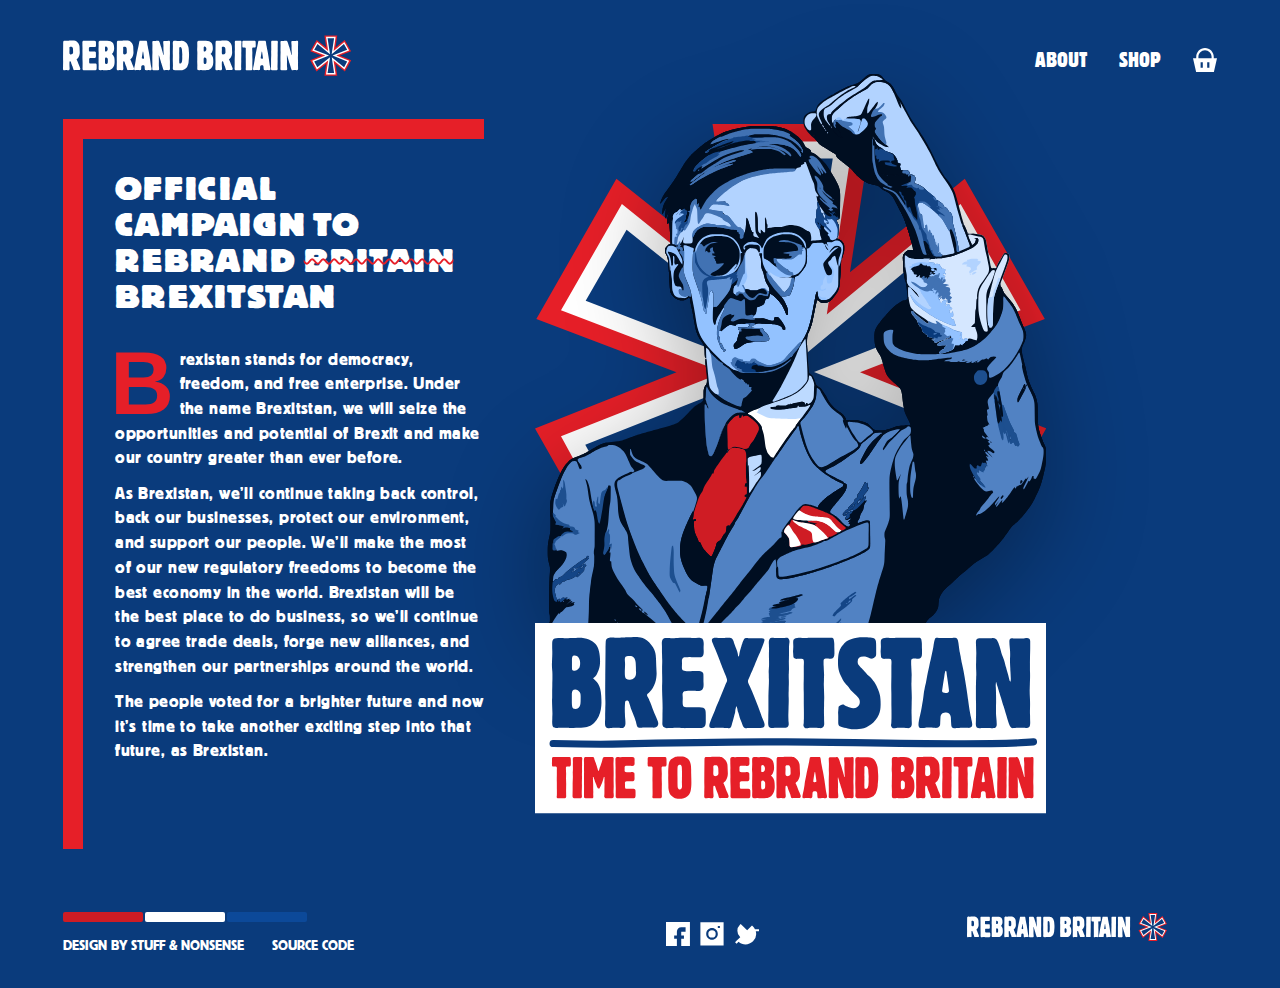
==== about.html @ 07d40673 "First commit" ====
<!DOCTYPE html>
<html lang="en" data-user-color-scheme="blue-theme" class="no-js">
<title>Brexitstan | Rebrand Britain</title>
<meta charset="utf-8">
<meta name="viewport" content="width=device-width, initial-scale=1">

<!-- ****************************************************
Andy Clarke @malarkey https://stuffandnonsense.co.uk
********************************************************* -->

<style>@keyframes progress{0%{transform:scaleX(.1)}to{transform:scaleX(.9)}}:root{--font-family-default:"block-berthold-regular", sans-serif;--font-family-condensed:"block-berthold-condensed", sans-serif;--font-family-heavy:"block-berthold-heavy", sans-serif;--font-size-x-small:11px;--font-size-small:clamp(0.69rem, calc(0.64rem + 0.27vw), 0.88rem);--font-size-default:clamp(0.83rem, calc(0.76rem + 0.38vw), 1.10rem);--font-size-medium:clamp(1.00rem, calc(0.89rem + 0.54vw), 1.38rem);--font-size-large:clamp(1.20rem, calc(1.05rem + 0.74vw), 1.72rem);--font-size-x-large:clamp(1.44rem, calc(1.24rem + 1.01vw), 2.15rem);--font-size-display:clamp(2.07rem, calc(1.71rem + 1.83vw), 3.36rem);--font-weight-default:400;--font-weight-medium:500;--font-weight-bold:900;--lineheight-text-default:1.45;--lineheight-text-alt:1.1;--color-accent:#e61f28;--color-background:#0a3b7c;--color-background-selection:rgba(0,0,0,.15);--color-border:var(--color-accent);--color-text-default:#fff;--color-text-link:var(--color-accent);--color-text-link-hover:var(--color-text-link);--color-text-link-underline:var(--color-text-link);--color-button-background:var(--color-accent);--color-button-text:var(--color-text-default);--color-input-background:var(--color-background);--color-input-border-active:var(--color-input-background);--color-input-placeholder:var(--color-text-default);--color-logo-outer:#e61f28;--color-logo-middle:#fff;--color-logo-inner:#0a3b7c;--color-header-base:#fff;--color-header-title:#e61f28;--color-header-divider:#0a3b7c;--color-header-tagline:#0a3b7c;--color-bg-outer:#e61f28;--color-bg-middle:#fff;--color-bg-inner:#0a3b7c;--color-banner-1:#144586;--color-banner-2:#1d4f8f;--color-banner-3:#b2d3ff;--color-banner-4:#000e21;--color-banner-5:#4172b3;--color-banner-6:#5182c3;--color-banner-7:#cf1c24;--color-banner-8:#93c2ff;--color-banner-9:#afd2ff;--color-banner-10:#bddaff;--color-banner-11:#d5e7ff;--color-banner-12:#5283c4;--color-banner-13:#fff;--color-banner-14:#6091d2;--color-banner-15:#a4cbff;--color-banner-16:#fff;--color-banner-17:#093a7b;--color-banner-18:#144586;--border-width-thin:5px;--border-width-thick:20px;--border-radius-default:.25rem;--border-radius-large:5rem;--grid-template-columns:[a1] 4fr [a2] 1fr [a3] 3fr [a4] 2fr [a5] 2fr [a6] 3fr [a7] 1fr [a8] 4fr [a9];--grid-column-gap:4vw;--grid-row-gap:2vh;--max-width:90rem;--spacing-small:clamp(0.50rem, calc(0.45rem + 0.27vw), 0.69rem);--spacing-default:clamp(1.50rem, calc(1.34rem + 0.80vw), 2.06rem);--spacing-medium:clamp(1.50rem, calc(1.34rem + 0.80vw), 2.06rem);--spacing-large:clamp(3.00rem, calc(2.68rem + 1.61vw), 4.13rem);--svg-width:clamp(1.50rem, calc(1.34rem + 0.80vw), 2.06rem);--animate-duration:5s;--animate-delay:1s;--animate-function:ease-in;--animate-repeat:1;--duration-promptly:.25s;--duration-quickly:.5s;--scale-up:1.1;--scale-down:.98;--brightness-up:1.25}[data-user-color-scheme=red-theme]{--color-background:#1d1b18;--color-text-default:#e61f28;--color-button-text:var(--color-background);--color-logo-outer:#e61f28;--color-logo-middle:#1d1b18;--color-logo-inner:#e61f28;--color-header-base:#e61f28;--color-header-title:#1d1b18;--color-header-divider:#1d1b18;--color-header-tagline:#1d1b18;--color-bg-outer:#e61f28;--color-bg-middle:#1d1b18;--color-bg-inner:#e61f28;--color-banner-1:#807c72;--color-banner-2:#801318;--color-banner-3:#fff;--color-banner-4:#151515;--color-banner-5:#ccc6b7;--color-banner-6:#cf1c24;--color-banner-7:#cf1c24;--color-banner-8:#f0e9d7;--color-banner-9:#f0e9d7;--color-banner-10:#e6dfce;--color-banner-11:#fff;--color-banner-12:#cf1c24;--color-banner-13:#fff;--color-banner-14:#ccc6b7;--color-banner-15:#fff;--color-banner-16:#fff;--color-banner-17:#807C72;--color-banner-18:#99151b}[data-user-color-scheme=blue-theme],[data-user-color-scheme=white-theme]{--color-header-title:#e61f28;--color-banner-7:#cf1c24;--color-banner-13:#fff;--color-banner-16:#fff}[data-user-color-scheme=white-theme]{--color-background:#fffdf5;--color-text-default:#151515;--color-button-text:var(--color-background);--color-logo-outer:#151515;--color-logo-middle:#fff8e4;--color-logo-inner:#e61f28;--color-header-base:#151515;--color-header-divider:#e61f28;--color-header-tagline:#e61f28;--color-bg-outer:#151515;--color-bg-middle:#fff8e4;--color-bg-inner:#e61f28;--color-banner-1:#807c72;--color-banner-2:#801318;--color-banner-3:#fff;--color-banner-4:#151515;--color-banner-5:#ccc6b7;--color-banner-6:#cf1c24;--color-banner-8:#f0e9d7;--color-banner-9:#f0e9d7;--color-banner-10:#e6dfce;--color-banner-11:#fff;--color-banner-12:#cf1c24;--color-banner-14:#ccc6b7;--color-banner-15:#fff;--color-banner-17:#807C72;--color-banner-18:#99151b}[data-user-color-scheme=blue-theme]{--color-background:#0a3b7c;--color-text-default:#fff;--color-button-text:var(--color-text-default);--color-logo-outer:#e61f28;--color-logo-middle:#fff;--color-logo-inner:#0a3b7c;--color-header-base:#fff;--color-header-divider:#0a3b7c;--color-header-tagline:#0a3b7c;--color-bg-outer:#e61f28;--color-bg-middle:#fff;--color-bg-inner:#0a3b7c;--color-banner-1:#144586;--color-banner-2:#1d4f8f;--color-banner-3:#b2d3ff;--color-banner-4:#000e21;--color-banner-5:#4172b3;--color-banner-6:#5182c3;--color-banner-8:#93c2ff;--color-banner-9:#afd2ff;--color-banner-10:#bddaff;--color-banner-11:#d5e7ff;--color-banner-12:#5283c4;--color-banner-14:#6091d2;--color-banner-15:#a4cbff;--color-banner-17:#093a7b;--color-banner-18:#144586}@-ms-viewport{width:device-width}@-o-viewport{width:device-width}@viewport{width:device-width}::-moz-selection{background-color:var(--color-background-selection);text-shadow:none}::selection{background-color:var(--color-background-selection);text-shadow:none}::-webkit-scrollbar{height:6px;width:6px}::-webkit-scrollbar-thumb{width:3px;background-color:var(--color-accent);border-radius:3px}::-webkit-scrollbar-track{background-color:rgba(0,0,0,.15);border-radius:0}[id]{scroll-margin-top:var(--spacing-large)}.sr-only{position:absolute;margin:-1px;padding:0;height:1px;width:1px;overflow:hidden;border:0;-webkit-clip-path:polygon(0 0,0 0,0 0);clip-path:polygon(0 0,0 0,0 0);white-space:nowrap}@font-face{font-family:"block-berthold-regular";src:url(/fonts/block-berthold-regular.woff2)format("woff2");font-display:swap;font-weight:400;font-style:normal}@font-face{font-family:"block-berthold-condensed";src:url(/fonts/block-berthold-condensed.woff2)format("woff2");font-display:swap;font-weight:400;font-style:normal}@font-face{font-family:"block-berthold-heavy";src:url(/fonts/block-berthold-heavy.woff2)format("woff2");font-display:swap;font-weight:400;font-style:normal}body,html{font-size:1em}html{-webkit-text-size-adjust:100%;overflow-x:hidden;scroll-behavior:smooth}@media screen and (prefers-reduced-motion:reduce){html{scroll-behavior:auto;animation-duration:1ms!important;animation-iteration-count:1!important;transition-duration:1ms!important}}body{margin:0 auto;padding:var(--spacing-default);max-width:var(--max-width);background-color:var(--color-background);color:var(--color-text-default);font-family:var(--font-family-default);font-feature-settings:liga 1;font-weight:var(--font-weight-default);line-height:var(--lineheight-text-default)}@media (min-width:64em){body{padding:var(--spacing-default) var(--spacing-large)}}@supports (font-variant-ligatures:common-ligatures){body{font-feature-settings:normal;font-variant-ligatures:common-ligatures}}a,a:visited{display:inline-block;color:var(--color-text-link);text-decoration:underline;text-decoration-color:var(--color-text-link-hover);text-decoration-thickness:.5px;text-underline-offset:.15em;transform:translateY(0);transition:all var(--duration-quickly) ease}a:hover{text-decoration-skip-ink:auto;color:var(--color-text-link-hover)}a:active,a:focus-visible{color:var(--color-text-link);outline:0;text-decoration-thickness:1.5px;text-underline-offset:.15em;transform:translateY(1px)}a:not([class]){text-decoration-skip-ink:ink}:is(h1,h2,h3,h4){margin:0 0 var(--spacing-default);font-style:normal;font-weight:400;letter-spacing:.025em;line-height:var(--lineheight-text-alt);text-transform:uppercase;text-wrap:balance}:is(h1,h2,h3),:is(h1,h2,h3,h4){font-family:var(--font-family-heavy)}blockquote p,h1{font-size:var(--font-size-display)}h2{font-size:var(--font-size-x-large)}h3{margin:0 0 var(--spacing-small);font-size:var(--font-size-large)}h2 span{text-decoration:line-through;text-decoration-color:var(--color-accent);text-decoration-style:wavy;text-decoration-thickness:2px}body>h2,p{font-size:var(--font-size-default)}body>h2{text-align:center}p{margin:0 0 var(--spacing-small);letter-spacing:.025em;line-height:var(--lineheight-text-default);orphans:3}.alt--dropcap::first-letter{float:left;margin-top:5px;margin-right:15px;padding:10px;width:65px;height:65px;font-family:var(--font-family-heavy);font-size:45px;line-height:50px;text-align:center;background-color:var(--color-text-default);color:var(--color-background);transition:all .5s ease-in-out;box-sizing:border-box}@media (min-width:64em){.alt--secondary{font-size:var(--font-size-small)}}blockquote{margin:0 0 var(--spacing-medium)0;padding:0}blockquote p{line-height:var(--lineheight-text-alt);text-transform:uppercase;text-wrap:balance}@media (min-width:64em){.warp,.warp p{position:relative}.warp{margin:var(--spacing-large)0 0;perspective:800px;perspective-origin:100px 50%}.warp p{top:-30px;left:-120px;margin-bottom:0;font-family:var(--font-family-condensed);hanging-punctuation:first;transform:rotateY(-50deg)}}:is(ol,ul){list-style-type:none;margin-top:var(--spacing-default);margin-bottom:var(--spacing-default);margin-left:0;padding-left:0;font-size:var(--font-size-default);counter-reset:list-counter}ol li:before,ul li:before{margin-right:var(--spacing-small);color:var(--color-accent)}ul li:before{content:"• "}ol li{counter-increment:list-counter}ol li:before{content:counter(list-counter)}ul[class*=alt-] li:before{content:"";display:none}[class=alt-themes]{display:flex;justify-content:flex-start;gap:0 2px;margin:0}[class=alt-themes] li{width:80px}[class=alt-themes] li label{display:block;cursor:pointer}[class=alt-themes] li svg{display:block;margin:0 auto}[class=alt-themes] input{display:none}b,strong{font-weight:var(--font-weight-default)}em,i,small{font-style:normal}small{font-size:var(--font-size-small)}form,hr{padding:0}hr{border:0;border-bottom:var(--border-width-thin) solid var(--color-border);clear:both;display:block;height:1px;margin:var(--spacing-default)0}hr.alt--spacer{margin:var(--spacing-medium)0;border-bottom-width:0}img{border-width:0;content-visibility:auto;vertical-align:middle;max-width:100%;height:auto}.logo-path{fill:var(--color-text-default)}.logo-stroke{fill:var(--color-background)}.logo-outer{fill:var(--color-logo-outer)}.logo-middle{fill:var(--color-logo-middle)}.logo-inner{fill:var(--color-logo-inner)}form{margin:0 0 var(--spacing-default)0}label{display:inline-block;margin:0 0 var(--spacing-small);font-size:var(--font-size-default);text-transform:uppercase}:is([type=email],[type=text]){-webkit-appearance:none;appearance:none;display:inline-block;margin:0 0 var(--spacing-default);padding:var(--spacing-small);width:100%;background-color:var(--color-input-background);border-color:var(--color-border);border-width:var(--border-width-thin);border-style:solid;border-radius:var(--border-radius-default);box-shadow:none;box-sizing:border-box;font-family:var(--font-family-default);font-size:var(--font-size-default);color:var(--color-text-default);transition:all var(--duration-quickly) ease;caret-color:var(--color-accent)}:is([type=email]:focus,[type=text]:focus){outline:0;border-color:var(--color-border);accent-color:var(--color-accent)}:is([type=email].error,[type=text].error){border-color:var(--color-accent)}input[type]::placeholder{font-family:var(--font-family-default);color:var(--color-input-placeholder)}input:focus::-webkit-input-placeholder{transition:opacity .5s .25s ease!important;opacity:0}input:focus::placeholder{transition:opacity .5s .25s ease!important;opacity:0}label:has(br){display:none}@media (min-width:64em){label:has(br){display:block}}:is(.btn,.btn:visited){display:block;margin:0;padding:.85rem var(--spacing-default);width:100%;background-color:var(--color-button-background);border-width:0;border-radius:var(--border-radius-default);box-sizing:border-box;font-family:var(--font-family-default);font-size:var(--font-size-medium);text-decoration:none;text-transform:uppercase;color:var(--color-button-text);text-align:center;transform:scale(var(--scale-down));transition:all .5s ease;cursor:pointer}.btn:hover{text-decoration:none;background-color:var(--color-accent);color:var(--color-button-text);transform:scale(1)}.btn:active{text-decoration:none;transform:scale(var(--scale-down))}@media (min-width:48em){.flex{display:flex;gap:0 var(--grid-column-gap)}.flex-align-start{align-items:flex-start}.flex>*{flex:1}}header{margin-bottom:var(--spacing-default)}header h1{margin:0 auto;max-width:320px}header h1 a{display:block}@media (min-width:64em){header{display:grid;grid-template-columns:var(--grid-template-columns)}header h1{grid-column:a1/a3;margin:0;max-width:100%}header [role=navigation]{grid-column:a7/a9}}[role=banner]{display:grid;grid-template-columns:var(--grid-template-columns);align-items:start;margin-bottom:var(--spacing-medium)}[role=banner] svg{grid-column:a1/a9;max-width:100%}[role=banner] svg:nth-of-type(1),[role=banner] svg:nth-of-type(2){grid-row:1}[role=banner] svg:nth-of-type(1){transform:translateY(50px)}[role=banner] svg:nth-of-type(2){filter:drop-shadow(0 25px 50px rgba(0,0,0,.35))}[role=banner] svg:nth-of-type(3){grid-row:2;z-index:2}@media (min-width:64em){[role=banner]{margin-bottom:-10px;transform:translateY(-45px)}[role=banner] svg{grid-column:a2/a8}}#svg-banner__bg .bg-outer{fill:var(--color-bg-outer)}#svg-banner__bg .bg-middle{fill:var(--color-bg-middle)}#svg-banner__bg .bg-inner{fill:var(--color-bg-inner)}#svg-banner__img .img-color-1{fill:var(--color-banner-1)}#svg-banner__img .img-color-2{fill:var(--color-banner-2)}#svg-banner__img .img-color-3{fill:var(--color-banner-3)}#svg-banner__img .img-color-4{fill:var(--color-banner-4)}#svg-banner__img .img-color-5{fill:var(--color-banner-5)}#svg-banner__img .img-color-6{fill:var(--color-banner-6)}#svg-banner__img .img-color-7{fill:var(--color-banner-7)}#svg-banner__img .img-color-8{fill:var(--color-banner-8)}#svg-banner__img .img-color-9{fill:var(--color-banner-9)}#svg-banner__img .img-color-10{fill:var(--color-banner-10)}#svg-banner__img .img-color-11{fill:var(--color-banner-11)}#svg-banner__img .img-color-12{fill:var(--color-banner-12)}#svg-banner__img .img-color-13{fill:var(--color-banner-13)}#svg-banner__img .img-color-14{fill:var(--color-banner-14)}#svg-banner__img .img-color-15{fill:var(--color-banner-15)}#svg-banner__img .img-color-16{fill:var(--color-banner-16)}#svg-banner__img .img-color-17{fill:var(--color-banner-17)}#svg-banner__img .img-color-18{fill:var(--color-banner-18)}#svg-header .header__base{fill:var(--color-header-base)}#svg-header .header__title{fill:var(--color-header-title)}#svg-header .header__divider{stroke:var(--color-header-divider)}#svg-header .header__tagline{fill:var(--color-header-tagline)}[role=navigation]{display:flex;justify-content:center;align-items:center;gap:0 var(--spacing-default)}[role=navigation] a,[role=navigation] a:visited{display:flex;align-items:center;gap:0 var(--spacing-small);font-family:var(--font-family-condensed);font-size:var(--font-size-medium);color:var(--color-text-default);text-decoration:none;text-transform:uppercase;transition:all var(--duration-promptly) ease-in-out}[role=navigation] a:hover{text-decoration:underline;text-decoration-color:var(--color-accent);text-decoration-style:wavy}@media (min-width:64em){[role=navigation]{justify-content:flex-end}}[role=contentinfo] a,[role=contentinfo] a:visited{color:var(--color-text-default);text-decoration:none;text-transform:uppercase}[role=contentinfo]>*{margin-bottom:var(--spacing-default)}[role=contentinfo] [title=Top]{display:block;width:200px}[role=contentinfo] [title=Top] svg{width:200px}@media (min-width:64em){[role=contentinfo]{display:grid;grid-template-columns:var(--grid-template-columns);gap:var(--grid-column-gap)}[role=contentinfo]>*{margin-bottom:0}[role=contentinfo]>:nth-child(1){grid-column:a1/a5}[role=contentinfo]>:nth-child(2){grid-column:a5/a7}[role=contentinfo]>:nth-child(3){grid-column:a7/a9}}main{padding:var(--spacing-default);border-top:var(--border-width-thick) solid var(--color-border);border-bottom:var(--border-width-thick) solid var(--color-border);border-left:var(--border-width-thick) solid var(--color-border)}@media (min-width:64em){main{display:grid;grid-template-columns:var(--grid-template-columns);gap:var(--grid-column-gap)}main div{grid-column:span 4}}my-about{display:block;margin-bottom:var(--spacing-medium)}@supports (initial-letter:1) or (-webkit-initial-letter:1){my-about p:first-of-type:first-letter{margin-right:1ch;font-family:-apple-system,BlinkMacSystemFont,sans-serif;font-weight:700;-webkit-initial-letter:3;initial-letter:3;color:var(--color-accent)}}my-about>:nth-child(1){padding:var(--spacing-default)0 0 var(--spacing-default);border-top:var(--border-width-thick) solid var(--color-border);border-left:var(--border-width-thick) solid var(--color-border)}@media (min-width:64em){my-about{display:grid;grid-template-columns:var(--grid-template-columns);gap:var(--grid-column-gap);align-content:start;margin-bottom:var(--spacing-large)}my-about>:nth-child(1){grid-column:a1/a4;grid-row:1}my-about>:nth-child(2){grid-column:a3/a9;grid-row:1;align-self:start;z-index:-1}}my-form,my-introduction{display:block;border-bottom:var(--border-width-thick) solid var(--color-border)}my-introduction{margin-bottom:var(--spacing-large);padding:0 0 var(--spacing-default) var(--spacing-default);border-left:var(--border-width-thick) solid var(--color-border);column-width:28em;gap:var(--grid-column-gap);text-wrap:balance}my-form p,my-introduction h2,my-introduction p{margin-bottom:0}my-introduction h2{float:left;margin:0 var(--spacing-default)0 0;font-family:var(--font-family-condensed);font-size:var(--font-size-display);line-height:1;color:var(--color-accent)}my-introduction p+p{text-indent:3ch}my-form{padding:var(--spacing-large);border-right:var(--border-width-thick) solid var(--color-border)}my-form b{font-size-adjust:.75}@media (min-width:64em){my-form form{display:grid;grid-template-columns:var(--grid-template-columns);gap:var(--grid-column-gap);margin:0;padding:0}my-form form div{grid-column:span 4}}my-newspapers,my-parties{display:flex;justify-content:center;align-items:center;gap:var(--spacing-default)}my-newspapers{margin-bottom:var(--spacing-medium);padding:0 var(--spacing-large)}@media (min-width:64em){my-newspapers{margin-bottom:var(--spacing-large)}}my-parties{padding:var(--spacing-default) var(--spacing-large);border-left:var(--border-width-thick) solid var(--color-border)}my-progress{margin:0 0 var(--spacing-small);background-color:var(--color-text-default)}my-progress,my-progress span,my-reel p{border-radius:var(--border-radius-default)}my-progress,my-progress span{display:block;height:var(--border-width-thin)}my-progress span{background-color:var(--color-accent);transform-origin:0 0;animation-name:progress;animation-delay:2s;animation-duration:2s;animation-fill-mode:both}my-reel,my-shop{margin-bottom:var(--spacing-medium)}my-reel{display:flex;gap:0 var(--spacing-default);overflow-x:auto;overflow-y:hidden;padding-bottom:var(--spacing-medium);scroll-snap-type:x mandatory}my-reel>div{flex:0 0 320px;display:grid;grid-template-columns:var(--spacing-default) auto var(--spacing-default);grid-template-rows:auto min-content var(--spacing-default)}my-reel img{grid-column:1/4;grid-row:1/4;transform:scale(.95);transition:transform 1s ease-in-out}my-reel>div:hover img{transform:scale(1)}my-reel p{margin:0;grid-column:2/3;grid-row:2;z-index:2;padding:.5rem 0;text-align:center;text-transform:uppercase}my-reel a,my-reel a:hover,my-reel a:visited,my-reel p{background-color:var(--color-button-background);color:var(--color-button-text)}my-shop{display:block;padding:var(--spacing-default) var(--spacing-default)0 var(--spacing-default);border-top:var(--border-width-thick) solid var(--color-border);border-left:var(--border-width-thick) solid var(--color-border)}@media (min-width:64em){my-shop{margin-bottom:var(--spacing-large)}}my-shop h1+p{column-width:28em;gap:var(--grid-column-gap);text-wrap:balance}my-social{display:flex;gap:var(--spacing-small)}</style>

<link rel="preload" type="font/woff2" href="/fonts/block-berthold-regular.woff2" as="font" crossorigin="">
<link rel="preload" type="font/woff2" href="/fonts/block-berthold-heavy.woff2" as="font" crossorigin="">

<link rel="apple-touch-icon" sizes="180x180" href="apple-touch-icon.png">
<link rel="icon" type="image/png" sizes="32x32" href="favicon-32x32.png">
<link rel="icon" type="image/png" sizes="16x16" href="favicon-16x16.png">

<meta name="twitter:card" content="summary">
<meta name="twitter:image" property="og:image" content="/img/card.webp">

<meta name="author" content="Rebrand Britain">
<meta name="robots" content="index, follow, noodp">

<meta property="og:type" content="article">
<meta property="article:author" content="Rebrand Britain">
<meta property="og:description" content="">

<meta name="apple-mobile-web-app-title" content="Brexitstan">
<meta name="msapplication-TileColor" content="#e61f28">
<meta name="theme-color" content="#e61f28">

<link rel="manifest" href="site.webmanifest">

<body id="rebrand-britain">

<header>

<h1><a href="/index.html" rel="home">
<svg xmlns="http://www.w3.org/2000/svg" viewBox="0 0 400 60" class="logo">

<g fill="none" fill-rule="evenodd">

<path class="logo-outer" fill="#CF1C24" fill-rule="nonzero" d="m378.123 41.441 13.096 10.537L400 36.323 384.225 30l15.626-6.022-8.929-15.806-12.799 10.538L380.653 2h-17.859l2.53 16.86-13.246-10.688-8.929 15.806L358.775 30 343 36.323l8.781 15.655 13.543-10.838-2.53 16.86h17.859z"/>

<path class="logo-middle" fill="#FFF" d="M364.993 3.969h13.442l-2.897 19.499 14.914-12.439 6.698 11.959L379.243 30l17.907 7.204-6.412 11.959-15.2-12.247 2.897 19.163h-13.442l2.992-19.163-15.627 12.247-6.461-11.959L363.995 30l-18.098-7.012 6.793-11.959 15.295 12.439z"/>

<path class="logo-inner" fill="#CF1C24" d="M367.225 5.89h8.977l-3.325 22.285 17.005-14.264 4.466 8.02-20.235 8.021 20.282 8.213-4.275 8.068-17.147-13.88 3.229 21.757h-9.024l3.42-21.757-17.623 13.88-4.37-8.068 20.615-8.213-20.568-8.021 4.56-8.02 17.386 14.072z"/>

<path class="logo-path" fill="#FFF" fill-rule="nonzero" d="M.23 15.076v-1.129c0-.482.01-.974.03-1.475.019-.502.038-.965.057-1.389.02-.424.067-.694.144-.81.192-.501.558-.8 1.096-.897.538-.096.999-.145 1.383-.145h.606c.288 0 .596.01.922.03.327.019.634.028.923.028h.72c.116 0 .337-.01.663-.029.327-.019.683-.038 1.067-.057l1.067-.058c.326-.02.547-.03.663-.03a96.605 96.605 0 0 1 2.22-.086C12.5 9.009 13.221 9 13.951 9c.346 0 .788.02 1.326.058a6.194 6.194 0 0 1 1.73.405c.615.231 1.269.588 1.96 1.07.692.483 1.365 1.187 2.018 2.112.5.656.884 1.273 1.153 1.852.27.579.471 1.206.606 1.88.134.676.22 1.438.26 2.286.038.85.076 1.871.114 3.067 0 .155.01.415.03.781l.057 1.158c.02.405.038.8.058 1.186.019.386.028.656.028.81 0 .463-.048 1.06-.144 1.794-.096.733-.269 1.495-.519 2.285-.25.791-.605 1.582-1.066 2.373a8.667 8.667 0 0 1-1.73 2.112c-.346.309-.576.52-.692.636a.627.627 0 0 0-.173.463c0 .193.058.386.173.579l.346.579c.077.193.154.366.23.52.078.155.155.328.231.521a26.116 26.116 0 0 1 .808 1.968c.115.308.24.646.374 1.012.135.367.318.859.548 1.476.308.81.634 1.61.98 2.401.346.791.673 1.572.98 2.344.116.27.212.53.289.78.077.252.115.531.115.84 0 .347-.144.723-.432 1.128-.289.405-.856.608-1.701.608-.116 0-.308-.01-.577-.03-.269-.018-.557-.028-.865-.028-.307 0-.605-.01-.893-.029a10.61 10.61 0 0 0-.606-.029c-.115 0-.307.01-.576.029-.27.02-.567.039-.894.058-.327.02-.634.038-.922.058-.289.019-.49.029-.606.029-.73 0-1.182-.164-1.355-.492-.173-.328-.336-.82-.49-1.476a6.14 6.14 0 0 0-.23-.954c-.116-.367-.23-.724-.346-1.071a21.38 21.38 0 0 0-.317-.897l-.144-.376a17.704 17.704 0 0 1-.52-1.273 17.704 17.704 0 0 0-.518-1.273 11.031 11.031 0 0 1-.692-2.083 21.345 21.345 0 0 0-.548-1.736c-.173-.463-.47-.694-.893-.694-.308 0-.52.077-.635.231-.115.154-.173.27-.173.347-.038.116-.067.347-.086.695-.02.347-.038.733-.058 1.157-.019.424-.029.83-.029 1.215v.81c0 .424.01.8.03 1.128.019.328.028.589.028.782a27.543 27.543 0 0 0 .115 1.88 27.544 27.544 0 0 1 .116 1.939c0 .115-.01.299-.03.55-.018.25-.086.5-.2.752-.116.25-.29.472-.52.665-.23.193-.557.29-.98.29-.115 0-.317-.01-.605-.03l-.894-.057-.922-.058c-.308-.02-.52-.03-.635-.03-.23 0-.451.01-.663.03a8.96 8.96 0 0 0-.663.087c-.115 0-.374.028-.778.086a7.375 7.375 0 0 1-.778.087c-.462 0-.836-.173-1.125-.52C.144 49.504 0 48.945 0 48.173v-.636c0-.309.01-.57.029-.781a7.73 7.73 0 0 0 .029-.695v-2.228c0-.154.01-.443.028-.868.02-.424.03-.867.03-1.33 0-.463.009-.907.028-1.331.02-.425.029-.733.029-.926v-1.07c0-.213-.01-.483-.029-.81-.02-.329-.029-.763-.029-1.303a137.386 137.386 0 0 1-.029-4.976c.02-1.852.03-3.53.03-5.034l.115-11.11Zm8.706 3.992c0 .193.02.57.058 1.129.039.56.058.935.058 1.128 0 .617-.02 1.225-.058 1.823a28.41 28.41 0 0 0-.029 3.067c.02.405.087.762.202 1.07.115.309.308.57.577.781.269.213.653.319 1.153.319.269 0 .576-.039.922-.116a2.796 2.796 0 0 0 1.01-.463c.326-.231.605-.55.835-.955.23-.405.346-.935.346-1.591v-.434c0-.135-.02-.299-.058-.492v-.81c0-.386-.01-.79-.028-1.215l-.058-1.244c-.02-.405-.048-.685-.087-.84-.076-.655-.23-1.166-.46-1.533-.231-.366-.481-.636-.75-.81a1.742 1.742 0 0 0-.836-.29c-.289-.018-.548-.028-.779-.028-.884 0-1.441.125-1.672.376-.23.25-.346.627-.346 1.128Zm37.777 28.528c0 .463-.086.983-.26 1.562-.172.579-.682.945-1.527 1.1h-5.362c-.192 0-.577.01-1.153.028-.577.02-.961.03-1.153.03-.116 0-.317-.01-.606-.03a215.21 215.21 0 0 0-1.816-.115c-.307-.02-.519-.03-.634-.03-.192 0-.519.01-.98.03-.461.019-.961.038-1.5.057l-1.527.058c-.48.02-.817.03-1.009.03-.577 0-1.067-.174-1.47-.522-.404-.347-.606-.887-.606-1.62 0-.038.01-.385.03-1.041.019-.656.028-1.389.028-2.2 0-.81.01-1.59.029-2.343.02-.752.029-1.263.029-1.533a149.848 149.848 0 0 0-.115-4.427 149.847 149.847 0 0 1-.116-4.484v-.695c0-.347.01-.704.029-1.07.02-.367.029-.723.029-1.07v-.753c0-.81-.01-1.63-.029-2.459-.02-.83-.029-1.65-.029-2.46v-.838c0-.405.01-.83.029-1.273.02-.444.029-.868.029-1.273v-.897c0-.116-.01-.338-.029-.666a18.38 18.38 0 0 1-.029-1.07c0-.386-.01-.743-.029-1.07-.019-.329-.028-.57-.028-.724v-2.141c0-.193-.01-.56-.03-1.1-.019-.54-.028-.906-.028-1.099 0-.578.144-1.07.432-1.475.289-.405.817-.608 1.586-.608h.461c.23 0 .48.02.75.058.269 0 .528.01.778.029.25.02.413.029.49.029a61.09 61.09 0 0 0 2.739-.116 59.185 59.185 0 0 1 2.853-.116c.154 0 .433.01.836.03.404.019.836.028 1.298.028.46 0 .893.01 1.297.03.403.018.701.028.893.028.308 0 .635-.01.98-.029.347-.02.692-.029 1.038-.029 1.115 0 1.807.232 2.076.695.269.462.404 1.138.404 2.025 0 .308-.01.598-.03.868-.018.27-.028.56-.028.868 0 .115.01.414.029.897.019.482.029.8.029.954 0 .965-.173 1.63-.52 1.997-.345.366-.96.55-1.844.55-.23 0-.471-.01-.721-.03-.25-.019-.49-.028-.72-.028h-.98c-.231 0-.462-.01-.693-.03a8.297 8.297 0 0 0-.691-.028c-.193 0-.567.01-1.125.029-.557.019-.932.029-1.124.029-.192 0-.404.029-.634.086-.23.058-.423.241-.577.55a1.459 1.459 0 0 0-.202.637c-.019.231-.01.752.03 1.562 0 .154-.01.444-.03.868-.019.424-.028.714-.028.868 0 .656.134 1.109.403 1.36.27.25.846.376 1.73.376h1.643c.788 0 1.509-.02 2.162-.058.23-.039.461-.058.692-.058h.692c.307 0 .663.039 1.066.116.404.077.74.29 1.01.636.076.116.143.222.201.319.058.096.096.27.115.52.02.251.03.598.03 1.042v1.88c0 .155.009.454.028.897.02.444.029.743.029.897 0 1.08-.212 1.823-.634 2.228-.423.405-1.096.608-2.018.608-.116 0-.327-.01-.634-.03-.308-.019-.644-.038-1.01-.057l-1.037-.058c-.327-.02-.548-.029-.663-.029-1.46 0-2.383.106-2.768.318a1.31 1.31 0 0 0-.691.955c-.039.154-.039.502 0 1.042.038.54.057.906.057 1.1 0 .115-.01.395-.029.838-.019.444-.028.743-.028.897 0 1.119.144 1.803.432 2.054.288.251.798.357 1.528.318h.49c.25 0 .51.01.778.03.27.019.52.028.75.028h.519c.115 0 .394-.01.836-.029.442-.019.74-.029.893-.029.961 0 1.73.03 2.306.087.577.058 1 .203 1.269.434.269.232.442.579.519 1.042.077.463.115 1.1.115 1.91v3.298ZM67.827 27.69a17.73 17.73 0 0 1 1.701 1.707c.596.675 1.105 1.688 1.528 3.038.23.887.384 1.929.461 3.125.077 1.196.116 2.257.116 3.182 0 .926-.096 1.958-.289 3.096a12.652 12.652 0 0 1-1.037 3.298 10.18 10.18 0 0 1-2.018 2.865c-.846.848-1.922 1.446-3.229 1.793-.384.116-.913.193-1.586.232-.672.039-1.393.077-2.162.116-.768.038-1.537.058-2.306.058h-1.902c-.116 0-.298-.01-.548-.03-.25-.019-.51-.028-.778-.028-.27 0-.529-.01-.779-.03a7.963 7.963 0 0 0-.547-.028c-.077 0-.24.01-.49.029-.25.019-.51.029-.779.029s-.528.01-.778.029c-.25.019-.433.029-.548.029-1.23 0-1.95-.222-2.162-.666-.211-.444-.317-1.167-.317-2.17 0-.116.01-.337.029-.665.019-.328.029-.685.029-1.07 0-.387.01-.743.028-1.071.02-.328.03-.57.03-.724 0-.192-.01-.559-.03-1.099l-.057-1.707-.058-1.707c-.02-.54-.029-.926-.029-1.157V37.7c0-.232.01-.473.03-.724.018-.25.028-.482.028-.694V33.535c0-.232.01-.618.029-1.158.019-.54.029-1.128.029-1.765 0-.636.01-1.234.028-1.793.02-.56.03-.955.03-1.187V26.07c0-.501-.02-1.022-.058-1.562a31.71 31.71 0 0 1-.173-3.125c0-.154.01-.453.028-.897.02-.444.039-.916.058-1.418l.058-1.417c.019-.444.029-.762.029-.955v-.781c0-.367-.01-.772-.03-1.215a28.85 28.85 0 0 1-.028-1.244v-.81c0-.463.01-.897.029-1.302.019-.406.115-.753.288-1.042.173-.29.442-.511.807-.665.365-.155.894-.232 1.586-.232h.692c.307 0 .634.02.98.058.346 0 .682.01 1.009.029.326.02.547.029.663.029.23 0 .615-.01 1.153-.03.538-.018 1.124-.038 1.758-.057l1.788-.058c.557-.02.95-.029 1.181-.029 1.845 0 3.392.241 4.642.723 1.249.483 2.248 1.177 2.998 2.084.75.906 1.278 2.025 1.585 3.356.308 1.33.461 2.845.461 4.542 0 1.273-.153 2.373-.46 3.298-.308.926-.539 1.524-.693 1.794-.307.772-.653 1.34-1.037 1.707a9.633 9.633 0 0 1-.98.84Zm-8.244-10.3c-.577 0-.942.184-1.096.55-.153.367-.211.974-.173 1.823v3.53c0 .192.048.395.145.607.096.212.451.318 1.066.318.346 0 .711-.096 1.096-.289.307-.193.615-.482.922-.868.308-.386.461-1.138.461-2.257 0-.925-.22-1.726-.663-2.401-.442-.675-1.028-1.013-1.758-1.013Zm.23 15.334c-.538 0-.932.184-1.181.55-.25.367-.375.84-.375 1.418v3.935c0 .771.067 1.456.202 2.054.134.598.586.897 1.354.897.539 0 1-.145 1.384-.434.385-.29.634-.646.75-1.07.153-.387.24-.956.26-1.708a89.5 89.5 0 0 0 .028-2.285c0-.309-.02-.656-.058-1.042a2.39 2.39 0 0 0-.346-1.042 2.744 2.744 0 0 0-.893-.925 2.075 2.075 0 0 0-1.125-.348ZM74.76 15.076v-1.129c0-.482.01-.974.029-1.475.019-.502.038-.965.057-1.389.02-.424.068-.694.144-.81.193-.501.558-.8 1.096-.897.538-.096 1-.145 1.384-.145h.605c.288 0 .596.01.922.03.327.019.635.028.923.028h.721c.115 0 .336-.01.663-.029.326-.019.682-.038 1.066-.057l1.067-.058c.327-.02.548-.03.663-.03a96.605 96.605 0 0 1 2.22-.086C87.029 9.009 87.75 9 88.48 9c.345 0 .788.02 1.326.058a6.194 6.194 0 0 1 1.73.405c.614.231 1.268.588 1.96 1.07.691.483 1.364 1.187 2.017 2.112.5.656.884 1.273 1.154 1.852.269.579.47 1.206.605 1.88.134.676.22 1.438.26 2.286.038.85.076 1.871.115 3.067 0 .155.01.415.028.781.02.367.039.753.058 1.158l.058 1.186c.019.386.029.656.029.81 0 .463-.048 1.06-.145 1.794-.096.733-.269 1.495-.518 2.285-.25.791-.606 1.582-1.067 2.373a8.667 8.667 0 0 1-1.73 2.112c-.346.309-.576.52-.692.636a.627.627 0 0 0-.172.463c0 .193.057.386.172.579l.346.579c.077.193.154.366.231.52.077.155.154.328.23.521a26.116 26.116 0 0 1 .808 1.968l.375 1.012c.134.367.317.859.547 1.476.308.81.634 1.61.98 2.401.346.791.673 1.572.98 2.344.116.27.212.53.289.78.077.252.115.531.115.84 0 .347-.144.723-.432 1.128-.289.405-.855.608-1.701.608-.115 0-.308-.01-.577-.03-.269-.018-.557-.028-.864-.028-.308 0-.606-.01-.894-.029a10.61 10.61 0 0 0-.605-.029c-.116 0-.308.01-.577.029-.27.02-.567.039-.894.058-.326.02-.634.038-.922.058-.288.019-.49.029-.606.029-.73 0-1.181-.164-1.354-.492-.173-.328-.337-.82-.49-1.476a6.14 6.14 0 0 0-.231-.954c-.115-.367-.23-.724-.346-1.071a21.38 21.38 0 0 0-.317-.897l-.144-.376a17.704 17.704 0 0 1-.52-1.273 17.704 17.704 0 0 0-.518-1.273 11.031 11.031 0 0 1-.692-2.083 21.345 21.345 0 0 0-.548-1.736c-.173-.463-.47-.694-.893-.694-.308 0-.52.077-.634.231-.116.154-.173.27-.173.347-.039.116-.068.347-.087.695-.02.347-.038.733-.058 1.157-.019.424-.028.83-.028 1.215v.81c0 .424.01.8.028 1.128.02.328.03.589.03.782a27.543 27.543 0 0 0 .115 1.88 27.543 27.543 0 0 1 .115 1.939c0 .115-.01.299-.029.55-.02.25-.086.5-.202.752-.115.25-.288.472-.519.665-.23.193-.557.29-.98.29-.115 0-.317-.01-.605-.03l-.894-.057-.922-.058c-.308-.02-.52-.03-.634-.03-.231 0-.452.01-.663.03a8.96 8.96 0 0 0-.663.087c-.116 0-.375.028-.779.086a7.375 7.375 0 0 1-.778.087c-.461 0-.836-.173-1.124-.52-.289-.348-.433-.907-.433-1.679v-.636c0-.309.01-.57.029-.781a7.73 7.73 0 0 0 .029-.695v-2.228c0-.154.01-.443.029-.868.019-.424.028-.867.028-1.33 0-.463.01-.907.03-1.331.019-.425.028-.733.028-.926v-1.07c0-.213-.01-.483-.029-.81-.019-.329-.029-.763-.029-1.303a137.386 137.386 0 0 1-.028-4.976c.019-1.852.028-3.53.028-5.034l.116-11.11Zm8.706 3.992c0 .193.019.57.057 1.129.039.56.058.935.058 1.128 0 .617-.02 1.225-.058 1.823a28.41 28.41 0 0 0-.029 3.067c.02.405.087.762.202 1.07.116.309.308.57.577.781.269.213.653.319 1.153.319.269 0 .576-.039.922-.116a2.796 2.796 0 0 0 1.01-.463c.326-.231.605-.55.835-.955.23-.405.346-.935.346-1.591v-.434c0-.135-.019-.299-.057-.492v-.81c0-.386-.01-.79-.03-1.215-.018-.424-.038-.84-.057-1.244-.02-.405-.048-.685-.086-.84-.077-.655-.231-1.166-.462-1.533-.23-.366-.48-.636-.75-.81a1.742 1.742 0 0 0-.835-.29c-.288-.018-.548-.028-.778-.028-.885 0-1.442.125-1.672.376-.231.25-.346.627-.346 1.128Zm15.233 29.859c0-.58.077-1.293.23-2.141a38.33 38.33 0 0 1 .52-2.43c.269-1.12.5-2.248.692-3.386.192-1.138.384-2.266.576-3.385.115-.887.221-1.746.317-2.575.096-.83.24-1.668.433-2.517.077-.463.163-.926.26-1.389.095-.463.2-.906.316-1.33l.577-3.125a71.93 71.93 0 0 1 .634-3.067c.154-.695.298-1.389.432-2.083a27.21 27.21 0 0 1 .49-2.083c.193-.965.394-1.93.606-2.894.211-.964.413-1.948.605-2.95l.173-1.216c.039-.193.077-.395.115-.607.039-.213.077-.415.116-.608.077-.424.182-.83.317-1.215.134-.386.47-.579 1.009-.579.154 0 .413.01.778.03.365.018.76.028 1.182.028.423 0 .817.01 1.182.029.365.02.625.029.778.029.154 0 .404-.01.75-.029.346-.02.71-.029 1.095-.029s.75-.01 1.096-.029c.346-.02.595-.029.75-.029.384 0 .71.039.98.116.268.077.499.328.691.752.077.154.164.502.26 1.042s.182 1.118.26 1.736c.076.617.153 1.215.23 1.793.077.58.153.984.23 1.216.039.27.087.52.144.752.058.231.106.482.145.752.076.309.134.617.173.926.038.309.096.617.173.926.076.54.172 1.06.288 1.562a102.318 102.318 0 0 1 1.153 5.787c.269 1.581.519 3.105.75 4.57.23 1.467.422 2.75.576 3.849l.288 2.054c.154 1.119.308 2.247.461 3.385.154 1.138.346 2.266.577 3.385.077.425.163.868.26 1.331.096.463.182.907.259 1.33.077.194.154.531.23 1.014.077.482.116.877.116 1.186 0 .926-.52 1.389-1.557 1.389-.115 0-.298-.01-.548-.03-.25-.019-.509-.028-.778-.028s-.528-.01-.778-.03a7.963 7.963 0 0 0-.548-.028 19.455 19.455 0 0 0-1.672.116 20.38 20.38 0 0 1-1.614.115c-1 0-1.586-.183-1.759-.55-.173-.366-.26-.858-.26-1.475 0-.154-.018-.492-.057-1.013-.038-.52-.057-.858-.057-1.012 0-.309-.02-.637-.058-.984a2.905 2.905 0 0 0-.288-.984 2.152 2.152 0 0 0-.663-.78c-.289-.213-.683-.32-1.182-.32-.154 0-.289.01-.404.03l-.519.087a3.565 3.565 0 0 0-.692.231c-.153.077-.326.27-.519.579a3.267 3.267 0 0 0-.259.52 2.272 2.272 0 0 0-.115.608c-.02.25-.039.598-.058 1.042l-.086 1.88c0 .232-.02.463-.058.695a1.54 1.54 0 0 1-.26.636c-.134.193-.336.357-.605.492-.269.135-.653.203-1.153.203a8.96 8.96 0 0 1-1.095-.116 4.187 4.187 0 0 0-.692-.058h-1.961c-.269 0-.557.02-.864.058-.462.077-.779.116-.952.116h-.836c-.615 0-.99-.155-1.124-.463-.134-.309-.202-.579-.202-.81Zm12.223-24.709c-.038 0-.086.116-.144.348-.058.231-.115.482-.173.752a13.656 13.656 0 0 0-.202 1.215c-.038.27-.115.762-.23 1.475-.116.714-.231 1.447-.346 2.2-.116.752-.221 1.446-.318 2.082-.096.637-.144 1.013-.144 1.129 0 .386.154.636.462.752.307.116.672.174 1.095.174.308 0 .644-.049 1.009-.145.365-.096.548-.415.548-.955 0-.115-.058-.588-.173-1.417l-.375-2.691c-.135-.965-.26-1.842-.375-2.633-.115-.79-.173-1.225-.173-1.302 0-.656-.153-.984-.461-.984Zm13.1 16.376v-.926c0-.463-.01-.945-.028-1.446a37.82 37.82 0 0 1-.03-1.447V32.29c0-.675.01-1.33.03-1.967.019-.636.028-1.148.028-1.533 0-.039.01-.193.03-.463.018-.27.028-.55.028-.84 0-.289.01-.559.029-.81.02-.25.029-.414.029-.491 0-.772-.02-1.534-.058-2.286a44.788 44.788 0 0 1-.058-2.286c0-.192.01-.53.03-1.012.018-.482.028-1.003.028-1.563 0-.559.01-1.09.029-1.59.02-.502.029-.85.029-1.042 0-.193-.01-.53-.03-1.013a285.97 285.97 0 0 1-.057-1.562c-.019-.56-.038-1.09-.057-1.592-.02-.501-.03-.848-.03-1.041 0-.926.366-1.447 1.096-1.562.077-.04.298-.058.663-.058H127.942c.154 0 .413-.01.778-.03.365-.019.75-.028 1.153-.028.404 0 .779-.01 1.125-.03.346-.018.557-.028.634-.028.538 0 .99.116 1.355.347.365.232.759.887 1.182 1.967.038.155.125.425.26.81.134.386.268.81.403 1.274a79.19 79.19 0 0 1 .605 2.198c.192.58.394 1.148.605 1.707.212.56.414 1.11.606 1.65.192.578.355 1.167.49 1.764.134.598.298 1.187.49 1.765.038.193.134.55.288 1.07.154.522.308 1.071.461 1.65.154.579.298 1.119.433 1.62.134.502.22.868.26 1.1.038.308.134.54.288.694l.172.174c.039 0 .068-.068.087-.203.02-.135.038-.29.058-.463.019-.173.028-.328.028-.463v-.26c0-.116-.01-.357-.028-.723-.02-.367-.039-.791-.058-1.273-.02-.483-.048-.975-.087-1.476a17.091 17.091 0 0 1-.057-1.273 48.036 48.036 0 0 1-.115-3.298v-.637c0-.308.01-.636.028-.984.02-.347.03-.675.03-.983v-.637c0-.578-.03-1.176-.087-1.794-.058-.617-.125-1.369-.202-2.256 0-.193-.01-.444-.029-.753a14.01 14.01 0 0 1-.029-.867c0-.888.365-1.331 1.096-1.331.115 0 .365.01.75.029.384.019.633.029.749.029H144.892a6.75 6.75 0 0 0 1.211-.116c.154-.039.298-.068.433-.087.134-.02.297-.029.49-.029.422 0 .768.106 1.037.318.27.212.404.589.404 1.129v2.835c0 .54-.01 1.206-.029 1.996a1154 1154 0 0 0-.058 2.489c-.019.867-.028 1.707-.028 2.517V23.582c0 .386.01.8.028 1.244.02.444.03.878.03 1.302v.868c0 .231-.01.646-.03 1.244-.019.598-.038 1.234-.057 1.91l-.058 1.909c-.02.598-.029 1.032-.029 1.302 0 1.003.03 1.987.087 2.951.057.964.086 1.948.086 2.951 0 .656-.01 1.312-.029 1.968a67.16 67.16 0 0 0-.028 1.967c0 .154.01.453.028.897.02.443.03.906.03 1.389 0 .482.009.945.028 1.388.02.444.029.762.029.955 0 1.003-.154 1.65-.461 1.939-.308.289-.692.434-1.153.434h-.375c-.135 0-.279-.02-.433-.058a9.104 9.104 0 0 0-1.008-.058h-2.307c-.365 0-.72.038-1.066.116-.154 0-.337.019-.548.057a2.94 2.94 0 0 1-.432.058c-.577 0-1.01-.28-1.298-.839-.288-.56-.682-1.63-1.182-3.211l-.836-2.807c-.326-1.1-.605-2.035-.836-2.806-.269-.733-.48-1.389-.634-1.967a12.202 12.202 0 0 0-.26-.897c-.095-.29-.182-.589-.259-.897-.115-.425-.24-.82-.374-1.187a14.42 14.42 0 0 1-.375-1.186c-.077-.193-.192-.569-.346-1.128a79.942 79.942 0 0 0-.49-1.707c-.173-.579-.327-1.1-.461-1.562l-.202-.695c-.077 0-.135.193-.173.579-.039.386-.058.733-.058 1.041 0 .386.02.675.058.868a173.117 173.117 0 0 1 .115 5.729v.868c0 .424-.01.878-.029 1.36-.019.482-.028.945-.028 1.388v1.794c0 .251.01.54.028.868.02.328.048.733.087 1.215.038.483.096 1.11.173 1.881 0 .193.01.463.029.81.019.347.028.617.028.81 0 .425-.067.752-.201.984-.135.231-.289.395-.462.492a1.402 1.402 0 0 1-.547.173c-.192.02-.365.03-.52.03h-.691c-.346 0-.72-.01-1.124-.03-.404-.019-.779-.029-1.125-.029h-1.21c-.23 0-.471.01-.721.03-.25.019-.49.028-.72.028h-.52c-.807 0-1.278-.231-1.412-.694-.135-.463-.202-.868-.202-1.215 0-.116.01-.347.029-.695a20.5 20.5 0 0 0 .029-1.128c0-.405.01-.781.029-1.128.019-.348.028-.598.028-.753v-4.108Zm28.322-28.064c0-1.273.182-2.103.547-2.488.365-.386 1.163-.58 2.393-.58.115 0 .327.01.634.03.308.02.625.029.952.029.326 0 .643.01.95.029.308.019.52.029.635.029H162.057c.327 0 .683-.01 1.067-.03.384-.019.74-.028 1.067-.028h.663c1.537 0 2.969.376 4.295 1.128 1.326.752 2.316 1.765 2.97 3.038.422.849.768 1.562 1.037 2.141.269.579.48 1.11.634 1.591.154.482.279.965.375 1.447.096.482.182 1.032.26 1.649 0 .116.028.463.086 1.042.057.578.106 1.215.144 1.91.038.694.086 1.35.144 1.967.058.617.087 1.003.087 1.157.038.424.057.839.057 1.244v1.244c0 .772-.01 1.514-.029 2.228-.019.713-.067 1.437-.144 2.17l-.173 1.91a8.64 8.64 0 0 0-.115 1.417 17.942 17.942 0 0 1-.922 5.642c-.346 1.003-.673 1.832-.98 2.488a9.827 9.827 0 0 1-.952 1.649 6.27 6.27 0 0 1-1.009 1.1c-.346.289-.73.568-1.153.838-1.115.656-2.085 1.08-2.912 1.273-.826.193-1.796.328-2.911.406H158.886c-.326 0-.663.01-1.009.028-.345.02-.615.03-.807.03-.153 0-.49.01-1.009.028-.519.02-.855.03-1.009.03-.46 0-.855-.068-1.182-.203-.326-.135-.663-.415-1.008-.84-.193-.308-.318-.568-.375-.78a2.527 2.527 0 0 1-.087-.666c0-.154.01-.405.03-.752.018-.347.038-.723.057-1.128l.057-1.158c.02-.366.03-.627.03-.781 0-.309-.01-.608-.03-.897-.019-.29-.028-.588-.028-.897 0-.463-.01-1.041-.03-1.736l-.057-2.083c-.02-.694-.038-1.321-.058-1.88-.019-.56-.028-.936-.028-1.129 0-.154.01-.463.028-.926.02-.463.03-.945.03-1.446 0-.502.009-.974.028-1.418.02-.444.029-.762.029-.955 0-.887-.02-1.784-.058-2.69a63.517 63.517 0 0 1-.057-2.691c0-1.196.028-2.614.086-4.253a123.3 123.3 0 0 0 .087-4.253c0-.154-.01-.424-.03-.81-.018-.386-.038-.8-.057-1.244-.02-.444-.038-.868-.058-1.273-.019-.405-.028-.704-.028-.897Zm10.377 5.67c-.307 0-.557.078-.75.232-.307.193-.49.405-.547.636a3.107 3.107 0 0 0-.086.753v5.063c0 .25-.01.52-.03.81-.018.29-.028.56-.028.81v.55c0 .154.02.51.058 1.07.038.56.057.916.057 1.07 0 .194-.01.396-.028.608-.02.212-.03.415-.03.608 0 .116.01.376.03.781.019.405.028.685.028.84 0 .153-.01.423-.028.81-.02.385-.03.79-.03 1.214 0 .425-.009.84-.028 1.244-.02.405-.029.685-.029.84v.52c0 .27.01.55.029.84.02.289.029.568.029.838v.579c0 .424.048.868.144 1.33.096.464.452.695 1.066.695.231 0 .49-.058.779-.173.288-.116.47-.213.548-.29.384-.231.682-.646.893-1.244.212-.598.337-.955.375-1.07.077-.27.134-.685.173-1.244l.115-1.707c.039-.579.058-1.09.058-1.534v-.665c0-.116-.01-.425-.029-.926-.02-.502-.029-.83-.029-.984 0-.077.01-.222.029-.434a7.73 7.73 0 0 0 .029-.694c0-.25.01-.482.029-.694.019-.213.029-.377.029-.492a79.983 79.983 0 0 0-.231-3.414 74.866 74.866 0 0 1-.173-3.299c-.192-1.195-.48-2.14-.865-2.835-.384-.694-.903-1.042-1.557-1.042Zm42.056 9.49a17.73 17.73 0 0 1 1.701 1.707c.596.675 1.105 1.688 1.528 3.038.23.887.384 1.929.461 3.125.077 1.196.115 2.257.115 3.182 0 .926-.096 1.958-.288 3.096a12.652 12.652 0 0 1-1.038 3.298 10.18 10.18 0 0 1-2.017 2.865c-.846.848-1.922 1.446-3.23 1.793-.384.116-.912.193-1.585.232-.672.039-1.393.077-2.162.116-.768.038-1.537.058-2.306.058h-1.902c-.116 0-.298-.01-.548-.03-.25-.019-.51-.028-.779-.028s-.528-.01-.778-.03a7.963 7.963 0 0 0-.548-.028c-.076 0-.24.01-.49.029-.25.019-.509.029-.778.029-.27 0-.528.01-.778.029-.25.019-.433.029-.548.029-1.23 0-1.95-.222-2.162-.666-.211-.444-.317-1.167-.317-2.17 0-.116.01-.337.029-.665.019-.328.028-.685.028-1.07 0-.387.01-.743.03-1.071.019-.328.028-.57.028-.724 0-.192-.01-.559-.029-1.099l-.057-1.707-.058-1.707a37.2 37.2 0 0 1-.029-1.157V37.7c0-.232.01-.473.029-.724.02-.25.029-.482.029-.694V33.535c0-.232.01-.618.029-1.158.019-.54.028-1.128.028-1.765 0-.636.01-1.234.03-1.793.019-.56.028-.955.028-1.187V26.07c0-.501-.02-1.022-.058-1.562a31.711 31.711 0 0 1-.173-3.125c0-.154.01-.453.03-.897.019-.444.038-.916.057-1.418.02-.501.038-.974.058-1.417.019-.444.028-.762.028-.955v-.781c0-.367-.01-.772-.028-1.215a28.85 28.85 0 0 1-.03-1.244v-.81c0-.463.01-.897.03-1.302.019-.406.115-.753.288-1.042.173-.29.442-.511.807-.665.365-.155.894-.232 1.586-.232h.691c.308 0 .635.02.98.058.346 0 .683.01 1.01.029.326.02.547.029.663.029.23 0 .615-.01 1.153-.03.538-.018 1.124-.038 1.758-.057l1.787-.058c.558-.02.952-.029 1.182-.029 1.845 0 3.392.241 4.641.723 1.25.483 2.249 1.177 2.999 2.084.749.906 1.278 2.025 1.585 3.356.308 1.33.461 2.845.461 4.542 0 1.273-.153 2.373-.461 3.298-.307.926-.538 1.524-.692 1.794-.307.772-.653 1.34-1.038 1.707a9.633 9.633 0 0 1-.98.84Zm-8.244-10.3c-.577 0-.942.184-1.096.55-.154.367-.211.974-.173 1.823v3.53c0 .192.048.395.144.607.096.212.452.318 1.067.318.346 0 .711-.096 1.095-.289.308-.193.615-.482.923-.868.307-.386.461-1.138.461-2.257 0-.925-.22-1.726-.663-2.401-.442-.675-1.028-1.013-1.758-1.013Zm.23 15.334c-.538 0-.932.184-1.182.55-.25.367-.374.84-.374 1.418v3.935c0 .771.067 1.456.201 2.054.135.598.587.897 1.355.897.538 0 1-.145 1.384-.434.384-.29.634-.646.75-1.07.153-.387.24-.956.259-1.708.02-.752.029-1.514.029-2.285 0-.309-.02-.656-.058-1.042a2.39 2.39 0 0 0-.346-1.042 2.744 2.744 0 0 0-.893-.925 2.075 2.075 0 0 0-1.125-.348Zm14.946-17.648v-1.129c0-.482.01-.974.028-1.475.02-.502.039-.965.058-1.389.02-.424.067-.694.144-.81.192-.501.558-.8 1.096-.897.538-.096.999-.145 1.383-.145h.606c.288 0 .596.01.922.03.327.019.634.028.923.028h.72c.116 0 .337-.01.663-.029.327-.019.683-.038 1.067-.057l1.067-.058c.326-.02.547-.03.663-.03a96.605 96.605 0 0 1 2.22-.086c.71-.02 1.431-.029 2.161-.029.346 0 .788.02 1.326.058a6.194 6.194 0 0 1 1.73.405c.615.231 1.269.588 1.96 1.07.692.483 1.365 1.187 2.018 2.112.5.656.884 1.273 1.153 1.852.27.579.471 1.206.606 1.88.134.676.22 1.438.26 2.286.038.85.076 1.871.114 3.067 0 .155.01.415.03.781l.057 1.158c.02.405.038.8.058 1.186.019.386.028.656.028.81 0 .463-.048 1.06-.144 1.794-.096.733-.269 1.495-.519 2.285-.25.791-.605 1.582-1.066 2.373a8.667 8.667 0 0 1-1.73 2.112c-.346.309-.576.52-.692.636a.627.627 0 0 0-.173.463c0 .193.058.386.173.579l.346.579c.077.193.154.366.23.52.078.155.155.328.231.521a26.116 26.116 0 0 1 .808 1.968c.115.308.24.646.374 1.012.135.367.318.859.548 1.476.308.81.634 1.61.98 2.401.346.791.673 1.572.98 2.344.116.27.212.53.289.78.077.252.115.531.115.84 0 .347-.144.723-.432 1.128-.289.405-.856.608-1.701.608-.116 0-.308-.01-.577-.03-.269-.018-.557-.028-.865-.028-.307 0-.605-.01-.893-.029a10.61 10.61 0 0 0-.606-.029c-.115 0-.307.01-.576.029-.27.02-.567.039-.894.058-.327.02-.634.038-.922.058-.289.019-.49.029-.606.029-.73 0-1.182-.164-1.355-.492-.173-.328-.336-.82-.49-1.476a6.14 6.14 0 0 0-.23-.954 71.11 71.11 0 0 0-.346-1.071 21.38 21.38 0 0 0-.317-.897l-.144-.376a17.704 17.704 0 0 1-.52-1.273 17.704 17.704 0 0 0-.518-1.273 11.031 11.031 0 0 1-.692-2.083 21.345 21.345 0 0 0-.548-1.736c-.173-.463-.47-.694-.893-.694-.308 0-.52.077-.635.231-.115.154-.173.27-.173.347-.038.116-.067.347-.086.695-.02.347-.038.733-.058 1.157-.019.424-.029.83-.029 1.215v.81c0 .424.01.8.03 1.128.019.328.028.589.028.782a27.544 27.544 0 0 0 .115 1.88 27.542 27.542 0 0 1 .116 1.939c0 .115-.01.299-.03.55-.018.25-.086.5-.2.752-.116.25-.29.472-.52.665-.23.193-.557.29-.98.29-.115 0-.317-.01-.605-.03l-.894-.057-.922-.058c-.308-.02-.52-.03-.635-.03-.23 0-.451.01-.663.03a8.96 8.96 0 0 0-.663.087c-.115 0-.374.028-.778.086a7.375 7.375 0 0 1-.778.087c-.462 0-.836-.173-1.125-.52-.288-.348-.432-.907-.432-1.679v-.636c0-.309.01-.57.029-.781a7.73 7.73 0 0 0 .029-.695v-2.228c0-.154.01-.443.028-.868.02-.424.03-.867.03-1.33 0-.463.009-.907.028-1.331.02-.425.029-.733.029-.926v-1.07c0-.213-.01-.483-.029-.81-.02-.329-.029-.763-.029-1.303a137.387 137.387 0 0 1-.029-4.976c.02-1.852.03-3.53.03-5.034l.115-11.11Zm8.705 3.992c0 .193.02.57.058 1.129.039.56.058.935.058 1.128 0 .617-.02 1.225-.058 1.823a28.411 28.411 0 0 0-.029 3.067c.02.405.087.762.202 1.07.115.309.308.57.577.781.269.213.653.319 1.153.319.269 0 .576-.039.922-.116a2.796 2.796 0 0 0 1.01-.463c.326-.231.605-.55.835-.955.23-.405.346-.935.346-1.591v-.434c0-.135-.02-.299-.058-.492v-.81c0-.386-.01-.79-.028-1.215l-.058-1.244c-.02-.405-.048-.685-.087-.84-.076-.655-.23-1.166-.46-1.533-.231-.366-.481-.636-.75-.81a1.742 1.742 0 0 0-.836-.29c-.289-.018-.548-.028-.779-.028-.884 0-1.441.125-1.672.376-.23.25-.346.627-.346 1.128Zm18.002-7.464c0-.849.124-1.437.374-1.765.25-.328.74-.492 1.47-.492.116 0 .298.01.548.03.25.018.52.028.807.028.289 0 .567.01.836.029.27.02.462.029.577.029.115 0 .327-.01.634-.029.308-.02.644-.029 1.009-.029.365 0 .711-.01 1.038-.029.327-.02.548-.029.663-.029.346 0 .605.068.778.203.173.135.308.299.404.492.096.192.154.385.173.578.019.193.029.328.029.405a5 5 0 0 1-.03.55c-.018.174-.047.357-.086.55a20.45 20.45 0 0 0-.115 2.141v2.922c0 .945-.02 1.919-.058 2.922 0 .501.01 1.1.03 1.794.018.694.028 1.292.028 1.794 0 .077-.01.231-.029.463-.02.231-.029.472-.029.723 0 .25-.01.482-.029.694-.019.212-.028.376-.028.492v.81c0 .386.01.791.028 1.215.02.425.03.84.03 1.244v.84c0 .154-.01.443-.03.867-.019.425-.028.868-.028 1.331 0 .463-.01.907-.03 1.331-.018.424-.028.714-.028.868v.666c0 .327.01.684.029 1.07.019.386.029.743.029 1.07v.666c0 .231-.01.656-.03 1.273-.018.617-.038 1.273-.057 1.967-.02.695-.038 1.36-.058 1.997a51.67 51.67 0 0 0-.028 1.36c0 .424.01.839.028 1.244.02.405.03.82.03 1.244.038.115.067.366.086.752.019.386.029.636.029.752 0 .232-.087.521-.26.868-.173.347-.548.56-1.124.637-.115.038-.423.048-.923.029-.5-.02-.845-.03-1.037-.03h-.865c-.423 0-.884.01-1.384.03-.5.019-.97.029-1.412.029h-.894c-.692 0-1.095-.27-1.21-.81-.116-.54-.174-.984-.174-1.331v-.116c0-.193.01-.56.03-1.1.018-.54.028-1.109.028-1.707 0-.598.01-1.167.029-1.707.019-.54.029-.925.029-1.157V35.965c0-.27.01-.743.028-1.418.02-.675.048-1.398.087-2.17a99.743 99.743 0 0 0 .115-3.703c0-.154-.01-.415-.029-.781-.019-.367-.028-.772-.028-1.215 0-.444-.01-.859-.03-1.244a19.04 19.04 0 0 1-.028-.81c0-.116.01-.319.029-.608l.057-.897.058-.897c.02-.29.029-.492.029-.608v-1.012c0-.482-.01-.994-.029-1.534-.02-.54-.029-1.06-.029-1.562v-1.041c0-.155.01-.502.029-1.042.02-.54.029-.907.029-1.1 0-.115-.01-.298-.029-.55-.02-.25-.029-.52-.029-.81 0-.289-.01-.559-.029-.81a8.05 8.05 0 0 1-.028-.55Zm20.999-2.315c.269 0 .538.01.807.03.269.019.557.028.865.028h.46c.231 0 .385-.02.462-.058h4.036c.653 0 1.038.3 1.153.897.115.598.192 1.225.23 1.88v.869c0 .424.01.868.03 1.33.019.464.028.917.028 1.36v.897c0 1.543-.576 2.315-1.73 2.315-.076 0-.288-.02-.634-.058a8.691 8.691 0 0 0-.634-.058c-.769 0-1.278.068-1.528.203s-.374.51-.374 1.128v1.07c0 .444.019.82.057 1.129 0 .116.01.366.03.752l.057 1.215c.019.425.038.82.057 1.187.02.366.03.626.03.78 0 .155-.01.425-.03.81a23.41 23.41 0 0 0-.025.811l-.003.434c0 .444-.01.858-.03 1.244-.018.386-.028.656-.028.81 0 .232.01.627.029 1.186.019.56.038 1.167.057 1.823l.058 1.88c.017.524.026.907.028 1.15v.095c0 .231-.009.627-.028 1.186-.02.56-.029 1.157-.029 1.794 0 .636-.01 1.244-.029 1.823-.019.578-.028.983-.028 1.215 0 .655.01 1.292.028 1.91.02.616.03 1.253.03 1.909 0 .154.009.492.028 1.012.02.521.029.859.029 1.013 0 .116-.01.29-.029.52a1.67 1.67 0 0 1-.202.666 1.821 1.821 0 0 1-.519.579c-.23.173-.557.26-.98.26a3.05 3.05 0 0 1-.432-.029 9.164 9.164 0 0 1-.49-.086 6.771 6.771 0 0 0-.836-.058h-1.528c-.154 0-.48.01-.98.029-.5.019-.807.048-.923.086-.128 0-.247.009-.358.026l-.16.032a2.136 2.136 0 0 1-.52.058 1.43 1.43 0 0 1-1.008-.405c-.289-.27-.433-.579-.433-.926 0-.193.02-.328.058-.405.077-.386.115-.752.115-1.1 0-.346.02-.867.058-1.562v-2.343c0-.579-.004-1.166-.013-1.762l-.016-.9a125.63 125.63 0 0 1-.029-2.662v-3.356c0-.482-.01-.993-.029-1.533a43.22 43.22 0 0 1-.029-1.534v-1.012c0-.437.005-.879.013-1.325l.016-.672c.02-.675.03-1.34.03-1.996v-4.224c0-.309.009-.704.028-1.186.02-.482.029-.878.029-1.186 0-.772-.173-1.216-.52-1.331a3.62 3.62 0 0 0-1.152-.174h-.807a5.243 5.243 0 0 1-.404.087c-.115.02-.25.029-.404.029-.23 0-.5-.068-.807-.203-.307-.135-.519-.299-.634-.492 0-.038-.01-.192-.029-.462-.019-.27-.038-.57-.057-.897-.02-.328-.039-.618-.058-.868a8.333 8.333 0 0 1-.029-.492c0-.154.02-.492.058-1.013.038-.52.057-.877.057-1.07 0-.155-.01-.492-.028-1.013-.02-.52-.03-.878-.03-1.07 0-.232.03-.512.087-.84.058-.327.24-.588.548-.78.23-.155.615-.251 1.153-.29.538-.039.961-.058 1.268-.058.154 0 .49.01 1.01.03.518.018.874.028 1.066.028h.461c.23 0 .48-.01.75-.029.269-.02.519-.038.75-.058.23-.019.403-.029.518-.029h2.94Zm13.475.087c.365.02.759.03 1.182.03.422 0 .816.009 1.182.028.304.016.535.025.692.028h.086c.154 0 .404-.009.75-.028.345-.02.71-.029 1.095-.029.384 0 .75-.01 1.095-.029.346-.02.596-.029.75-.029.384 0 .71.039.98.116.269.077.5.328.692.752.077.154.163.502.26 1.042.095.54.182 1.118.259 1.736.077.617.153 1.215.23 1.793.077.58.154.984.23 1.216.04.27.087.52.145.752.058.231.106.482.144.752.077.309.135.617.173.926.039.309.096.617.173.926.077.54.173 1.06.288 1.562a102.318 102.318 0 0 1 1.153 5.787c.27 1.581.52 3.105.75 4.57.23 1.467.423 2.75.577 3.849.153 1.1.25 1.784.288 2.054.154 1.119.307 2.247.461 3.385.154 1.138.346 2.266.577 3.385.076.425.163.868.26 1.331.095.463.182.907.258 1.33.077.194.154.531.231 1.014.077.482.115.877.115 1.186 0 .926-.518 1.389-1.556 1.389-.116 0-.298-.01-.548-.03a9.763 9.763 0 0 0-.512-.025l-.266-.003c-.27 0-.529-.01-.779-.03a7.963 7.963 0 0 0-.547-.028 19.455 19.455 0 0 0-1.672.116 20.381 20.381 0 0 1-1.615.115c-.999 0-1.585-.183-1.758-.55-.173-.366-.26-.858-.26-1.475 0-.154-.019-.492-.057-1.013-.039-.52-.058-.858-.058-1.012 0-.309-.02-.637-.058-.984a2.905 2.905 0 0 0-.288-.984 2.152 2.152 0 0 0-.663-.78c-.288-.213-.682-.32-1.182-.32-.154 0-.288.01-.403.03l-.52.087a3.565 3.565 0 0 0-.691.231c-.154.077-.327.27-.519.579a3.267 3.267 0 0 0-.26.52 2.272 2.272 0 0 0-.115.608c-.019.25-.038.598-.057 1.042-.02.443-.048 1.07-.087 1.88 0 .232-.02.463-.058.695a1.54 1.54 0 0 1-.259.636c-.135.193-.336.357-.605.492-.27.135-.654.203-1.153.203a8.96 8.96 0 0 1-1.095-.116 4.187 4.187 0 0 0-.693-.058h-1.96c-.269 0-.557.02-.865.058-.461.077-.778.116-.951.116h-.836c-.615 0-.99-.155-1.124-.463-.135-.309-.202-.579-.202-.81 0-.58.077-1.293.23-2.141.154-.85.327-1.66.52-2.43.268-1.12.499-2.248.691-3.386.192-1.138.385-2.266.577-3.385.115-.887.22-1.746.317-2.575.096-.83.24-1.668.432-2.517.077-.463.164-.926.26-1.389.096-.463.202-.906.317-1.33l.576-3.125a71.93 71.93 0 0 1 .635-3.067c.153-.695.297-1.389.432-2.083a27.21 27.21 0 0 1 .49-2.083c.192-.965.394-1.93.605-2.894.212-.964.414-1.948.606-2.95l.173-1.216c.038-.193.077-.395.115-.607.038-.213.077-.415.115-.608.077-.424.183-.83.317-1.215.135-.386.471-.579 1.01-.579.153 0 .413.01.778.03Zm3.027 14.842c-.039 0-.087.116-.145.348-.057.231-.115.482-.172.752a13.655 13.655 0 0 0-.202 1.215c-.039.27-.116.762-.23 1.475-.116.714-.232 1.447-.347 2.2l-.317 2.082c-.096.637-.144 1.013-.144 1.129 0 .386.154.636.461.752.308.116.673.174 1.096.174.307 0 .643-.049 1.009-.145.365-.096.547-.415.547-.955 0-.115-.057-.588-.173-1.417l-.374-2.691c-.135-.965-.26-1.842-.375-2.633-.115-.79-.173-1.225-.173-1.302 0-.656-.154-.984-.461-.984ZM288.9 11.604c0-.849.125-1.437.374-1.765.25-.328.74-.492 1.47-.492.116 0 .299.01.548.03.25.018.52.028.808.028.288 0 .566.01.836.029.269.02.46.029.576.029.115 0 .327-.01.634-.029.308-.02.644-.029 1.01-.029.364 0 .71-.01 1.037-.029.327-.02.548-.029.663-.029.346 0 .605.068.778.203.173.135.308.299.404.492.096.192.154.385.173.578.02.193.029.328.029.405a5 5 0 0 1-.03.55c-.018.174-.047.357-.086.55a20.45 20.45 0 0 0-.115 2.141v2.922c0 .945-.02 1.919-.058 2.922 0 .501.01 1.1.03 1.794.019.694.028 1.292.028 1.794 0 .077-.01.231-.029.463-.019.231-.029.472-.029.723 0 .25-.01.482-.028.694-.02.212-.03.376-.03.492v.81c0 .386.01.791.03 1.215.019.425.028.84.028 1.244v.84c0 .154-.01.443-.028.867-.02.425-.03.868-.03 1.331 0 .463-.009.907-.028 1.331-.02.424-.029.714-.029.868v.666c0 .327.01.684.029 1.07.02.386.029.743.029 1.07v.666c0 .231-.01.656-.029 1.273-.02.617-.038 1.273-.058 1.967l-.057 1.997a51.67 51.67 0 0 0-.03 1.36c0 .424.01.839.03 1.244.019.405.029.82.029 1.244.038.115.067.366.086.752.02.386.029.636.029.752 0 .232-.087.521-.26.868-.173.347-.547.56-1.124.637-.115.038-.423.048-.922.029-.5-.02-.846-.03-1.038-.03h-.865c-.423 0-.884.01-1.384.03-.5.019-.97.029-1.412.029h-.894c-.692 0-1.095-.27-1.21-.81-.116-.54-.174-.984-.174-1.331v-.116c0-.193.01-.56.03-1.1.018-.54.028-1.109.028-1.707 0-.598.01-1.167.029-1.707.02-.54.029-.925.029-1.157V35.965c0-.27.01-.743.029-1.418.019-.675.048-1.398.086-2.17a99.75 99.75 0 0 0 .115-3.703c0-.154-.01-.415-.028-.781-.02-.367-.03-.772-.03-1.215 0-.444-.009-.859-.028-1.244a19.04 19.04 0 0 1-.029-.81c0-.116.01-.319.029-.608.02-.29.038-.588.058-.897l.057-.897c.02-.29.029-.492.029-.608v-1.012c0-.482-.01-.994-.029-1.534-.019-.54-.029-1.06-.029-1.562v-1.041c0-.155.01-.502.03-1.042.018-.54.028-.907.028-1.1 0-.115-.01-.298-.029-.55-.019-.25-.029-.52-.029-.81 0-.289-.01-.559-.028-.81a8.05 8.05 0 0 1-.03-.55Zm12.927 28.99v-.926c0-.463-.01-.945-.029-1.446a37.82 37.82 0 0 1-.029-1.447V32.29c0-.675.01-1.33.03-1.967.019-.636.028-1.148.028-1.533 0-.039.01-.193.029-.463.02-.27.029-.55.029-.84 0-.289.01-.559.029-.81.019-.25.028-.414.028-.491 0-.772-.019-1.534-.057-2.286a44.788 44.788 0 0 1-.058-2.286c0-.192.01-.53.029-1.012.02-.482.029-1.003.029-1.563 0-.559.01-1.09.029-1.59.019-.502.028-.85.028-1.042 0-.193-.01-.53-.028-1.013a285.97 285.97 0 0 1-.058-1.562c-.02-.56-.038-1.09-.058-1.592-.019-.501-.029-.848-.029-1.041 0-.926.366-1.447 1.096-1.562.077-.04.298-.058.663-.058H305.749c.153 0 .413-.01.778-.03.365-.019.75-.028 1.153-.028.404 0 .778-.01 1.124-.03.346-.018.558-.028.635-.028.538 0 .99.116 1.354.347.366.232.76.887 1.182 1.967.039.155.125.425.26.81.134.386.269.81.403 1.274a79.19 79.19 0 0 1 .606 2.198c.192.58.394 1.148.605 1.707.212.56.413 1.11.606 1.65.192.578.355 1.167.49 1.764.134.598.297 1.187.49 1.765.038.193.134.55.288 1.07.154.522.307 1.071.461 1.65.154.579.298 1.119.433 1.62.134.502.22.868.259 1.1.038.308.135.54.288.694l.173.174c.039 0 .067-.068.087-.203.019-.135.038-.29.057-.463.02-.173.03-.328.03-.463v-.26c0-.116-.01-.357-.03-.723-.019-.367-.038-.791-.057-1.273-.02-.483-.048-.975-.087-1.476a17.091 17.091 0 0 1-.057-1.273 48.036 48.036 0 0 1-.115-3.298v-.637c0-.308.009-.636.028-.984.02-.347.029-.675.029-.983v-.637c0-.578-.029-1.176-.087-1.794-.057-.617-.124-1.369-.201-2.256 0-.193-.01-.444-.03-.753a14.01 14.01 0 0 1-.028-.867c0-.888.365-1.331 1.095-1.331.116 0 .366.01.75.029.384.019.634.029.75.029H322.698a6.75 6.75 0 0 0 1.21-.116c.155-.039.299-.068.433-.087.135-.02.298-.029.49-.029.423 0 .77.106 1.038.318.27.212.404.589.404 1.129v2.835c0 .54-.01 1.206-.03 1.996l-.057 2.489c-.019.867-.029 1.707-.029 2.517V23.582c0 .386.01.8.03 1.244.018.444.028.878.028 1.302v.868c0 .231-.01.646-.029 1.244-.019.598-.038 1.234-.057 1.91l-.058 1.909c-.02.598-.029 1.032-.029 1.302 0 1.003.029 1.987.087 2.951.057.964.086 1.948.086 2.951 0 .656-.01 1.312-.029 1.968a67.16 67.16 0 0 0-.029 1.967c0 .154.01.453.03.897.018.443.028.906.028 1.389 0 .482.01.945.029 1.388.02.444.029.762.029.955 0 1.003-.154 1.65-.462 1.939-.307.289-.691.434-1.153.434h-.374c-.135 0-.28-.02-.433-.058a9.104 9.104 0 0 0-1.009-.058h-2.306c-.365 0-.72.038-1.067.116-.153 0-.336.019-.547.057a2.94 2.94 0 0 1-.433.058c-.576 0-1.009-.28-1.297-.839-.288-.56-.682-1.63-1.182-3.211-.23-.772-.51-1.707-.836-2.807-.327-1.1-.605-2.035-.836-2.806-.269-.733-.48-1.389-.634-1.967a12.201 12.201 0 0 0-.26-.897c-.096-.29-.182-.589-.259-.897a14.42 14.42 0 0 0-.375-1.187 14.42 14.42 0 0 1-.374-1.186c-.077-.193-.193-.569-.346-1.128a79.942 79.942 0 0 0-.49-1.707 215.244 215.244 0 0 1-.663-2.257c-.077 0-.135.193-.173.579-.039.386-.058.733-.058 1.041 0 .386.02.675.058.868a173.127 173.127 0 0 1 .115 5.729v.868c0 .424-.01.878-.029 1.36-.02.482-.029.945-.029 1.388v1.794c0 .251.01.54.03.868.018.328.047.733.086 1.215a99.6 99.6 0 0 0 .173 1.881c0 .193.01.463.028.81.02.347.03.617.03.81 0 .425-.068.752-.203.984-.134.231-.288.395-.46.492a1.402 1.402 0 0 1-.549.173c-.192.02-.365.03-.518.03h-.692c-.346 0-.721-.01-1.125-.03-.403-.019-.778-.029-1.124-.029h-1.21c-.231 0-.471.01-.721.03-.25.019-.49.028-.72.028h-.52c-.807 0-1.278-.231-1.412-.694-.135-.463-.202-.868-.202-1.215 0-.116.01-.347.029-.695a20.5 20.5 0 0 0 .028-1.128c0-.405.01-.781.03-1.128.019-.348.028-.598.028-.753v-4.108Z"/></g></svg>
<span class="sr-only">Rebrand Britain</span>
</a></h1>

<nav role="navigation">
<a href="/about.html">About</a>
<a href="/shop.html">Shop</a>
<a href="javascript:void(0)" title="Cart (disabled)"><span class="sr-only">Cart</span> <svg xmlns="http://www.w3.org/2000/svg" viewBox="0 0 32 32" width="24">
<path class="logo-path" fill="#FFF" fill-rule="evenodd" d="M16 0c6.462 0 11.7 5.27 11.7 11.77v1.839H32L27.845 32H4.155L0 13.61l4.299-.001V11.77C4.3 5.27 9.538 0 16 0Zm-2.925 19.126h-2.926v7.357h2.926v-7.357Zm8.775 0h-2.925v7.357h2.925v-7.357ZM16 2.943c-4.847 0-8.776 3.952-8.776 8.827v1.839h17.551V11.77c0-4.875-3.929-8.827-8.775-8.827Z"/></svg></a>
</nav>

</header>

<my-about>

<div>
<h2>Official campaign to rebrand <span>Britain</span> Brexitstan</h2>

<p>Brexistan stands for democracy, freedom, and free enterprise. Under the name Brexitstan, we will seize the opportunities and potential of Brexit and make our country greater than ever before.</p>

<p>As Brexistan, we&#8217;ll continue taking back control, back our businesses, protect our environment, and support our people. We&#8217;ll make the most of our new regulatory freedoms to become the best economy in the world. Brexistan will be the best place to do business, so we&#8217;ll continue to agree trade deals, forge new alliances, and strengthen our partnerships around the world. </p>

<p>The people voted for a brighter future and now it&#8217;s time to take another exciting step into that future, as Brexistan.</p>
</div><!-- one -->

<div role="banner">
<svg xmlns="http://www.w3.org/2000/svg" viewBox="0 0 1200 1220" id="svg-banner__bg">

<g fill="none" fill-rule="evenodd">
<path class="bg-outer" fill="#E61F28" fill-rule="nonzero" d="m739.426 821.215 275.718 219.409L1200 714.645 867.885 583l328.982-125.376-187.99-329.113-269.451 219.408L792.689 0H416.71l53.264 351.054-278.851-222.543L3.133 457.624 332.115 583 0 714.645l184.856 325.979 285.118-225.678L416.71 1166h375.979z"/>

<path class="bg-middle" fill="#FFF" d="M463 41h283l-61 406 314-259 141 249-377 146 377 150-135 249-320-255 61 399H463l63-399-329 255L61 733l381-150L61 437l143-249 322 259z"/>

<path class="bg-inner" fill="#0A3B7C" d="M510 81h189l-70 464 358-297 94 167-426 167 427 171-90 168-361-289 68 453H509l72-453-371 289-92-168 434-171-433-167 96-167 366 293z"/>
</g></svg>
<svg xmlns="http://www.w3.org/2000/svg" viewBox="0 0 1024 1100" id="svg-banner__img">

<g fill="none" fill-rule="nonzero">

<path class="img-color-4" fill="#000E21" d="M668.443 49.677h1.229l-.063 1.89-.321 2.563-.365 2.745-.48 2.63-1.305 3.532-1.152 3.839-.33 3.359-.13 3.55-.106 3.427.566 1.949 2.054-1.57 1.35-1.508 1.51-1.836 1.631-2.02 1.718-2.18c.875-1.131.875-1.131 1.766-2.286l1.795-2.344 1.824-2.388 1.756-2.272 1.582-2.069 1.44-1.64 2.458-1.229-.115 2.37-1.114 3.773-1.127 2.295-1.368 2.475-1.483 2.577-1.55 2.634-1.55 2.664-1.482 2.567-1.36 2.318-1.136 2.126-1.228 3.685 2.083-.36 2.984-1.099 3.1-1.108 2.889-1.118 3.378-1.536 2.764-.921 3.609.153 2.533 1.075-.806 2.299-1.65 2.615-1.992 1.876-2.231 1.733-2.304 1.91-2.073 1.852-2.38 3.148-1.305 2.994-.384 3.302.384 2.84c.81.812 1.622 1.622 2.457 2.458v3.685l-2.457 1.229.202 2.75 1.026 3.392 1.795 3.124 2.351 3.249 1.282 1.749 1.367 1.792 1.46 1.801c.518.594 1.038 1.187 1.573 1.798l1.747 1.78 1.823 1.743 1.831 1.688 1.816 1.623 1.773 1.553 1.672 1.446 2.85 2.452 2.458 2.457-3.12-.264-2.112-.412-2.139-.552-3.33-1.387-3.273-1.761-3.508-1.982-3.402-2.241-3.056-2.587-2.702-2.634-2.395-2.476-1.674-2.131v-2.457h-2.457l-.225 3.954.04 2.628.084 2.896.067 2.99.075 3.106.096 3.224.093 3.238.06 3.126.058 3.09.073 3.092.092 3.087.117 3.099.151 3.085.192 3.05.255 3.017.36 2.987.42 2.923.462 2.84.476 2.715.444 2.52.46 2.388.493 2.28.57 2.232.74 2.309.79 2.216 1.465 3.767 1.454 3.36 1.694 3.09 2.28 3.19c.868.975 1.738 1.949 2.634 2.952l2.908 2.395 3.08 2.135 3.244 2.207c1.007.615 2.014 1.23 3.052 1.862l2.438 1.094 2.015.672 2.918.691-2.073-.844-2.841-1.613-2.994-2.84-1.55-1.646-1.598-1.656-1.713-1.464-1.666-1.454-2.764-3.224-.787-2.213c-.145-.765-.29-1.53-.441-2.318v-4.069l1.536-1.92 2.15-.537 1.996 1.229 1.689 1.228 1.228-2.457c.81.406 1.622.81 2.457 1.229v2.457l3.685 1.228 2.534-1.843 2.38-1.842 2.457 1.228h2.457l2.457 2.457 2.457-1.766 2.456-1.92 2.457 1.23v1.228l2.457 1.228 2.15-.384 2.764-.844 3.532-1.229 3.839-1.228 2.154-.605 2.068-.47 3.148-.154-.23 2.457-.998 2.457 1.228-1.228h3.686l.393 2.87-.24 3.733-.441 3.752-.94 3.158-3.84 1.843-2.322.302-2.438.312-2.438.888-2.322 1.031-3.839 1.766-1.228 1.229 2.567.033 3.498-.11 3.489-.12 2.73.197v2.457l-2.457 1.228 2.006-.096 3.061-.21 3.124-.054c.946.12 1.891.238 2.865.36l2.994 2.995 1.92 3.148 2.457 1.228.998 2.764.23 3.379-1.843 3.224-1.842 2.918 1.228 3.686.26 2.13.2 2.476.294 2.942.475 3.508.414 2.118.483 2.273a4125662.117 4125662.117 0 0 0 1.022 4.746l.504 2.385.475 2.36.434 2.317.353 2.228.326 4.046.058 3.479-.015 3.08-.369 1.68-1.104-1.41-1.353-2.275-2.38-2.15-2.534-2.764-1.007-1.881-.912-2.112-.888-2.203-.878-2.404-.916-2.826-.927-2.779-.806-2.615-1.036-1.608-1.805 1.195-1.88 1.262c-.47-.438-.938-.877-1.421-1.329l-1.036-2.356-.423-2.779-.192-2.98-.192-3.008-.422-2.29h-2.457l-1.382-2.84-1.075-3.302v-3.685l-3.685-1.229-.537-3.071-.691-3.071-2.644-1.094-2.27-.135.604 1.824 1.7 2.783 1.803 3.062 2.035 3.388 2.111 3.618 2.035 3.599 1.948 3.369 1.277 2.927-1.229 3.685-1.924-2.164-1.177-1.693-1.275-1.901-1.335-1.891-1.372-1.934-1.394-1.99-1.35-1.94-2.361-3.431-2.323-3.172-2.433-3.023-2.71-2.659-3.365-2.044-3.546-1.641-3.272-1.306-3.33-1.151-2.053-.696-2.046-.686-3.272-1.075 3.46 1.31 2.218.87 2.383.968 2.408 1.028 2.376 1.064 2.312 1.092 2.04 1.039c.867.55 1.733 1.102 2.626 1.67l1.981 1.785 1.906 2.164 2.087 2.98 1.379 2.167 1.514 2.464 1.568 2.614 1.604 2.737 1.602 2.805 1.585 2.8 1.56 2.754 1.472 2.543 1.291 2.064 1.205 1.852 1.178 1.807 1.163 1.802 1.174 1.879 1.206 1.998 1.253 2.145 1.358 2.424 1.56 2.903 1.664 3.2 1.714 3.4c.575 1.17 1.15 2.342 1.741 3.55l1.73 3.6 1.72 3.717 1.708 3.852.843 1.987.833 2.046.818 2.137.804 2.188.791 2.214.778 2.228.764 2.229.748 2.22.73 2.202.709 2.165.684 2.097.662 2.05 1.264 3.977 1.186 3.813 1.118 3.649 1.08 3.529.993 3.28.859 2.857.753 2.619.579 2.725.65 2.189 2.183 1.19 2.653.652 2.697.581 2.294.034 1.612-2.534.845-2.38 2.226 1.382 1.46 2.303-2.122 1.296-1.564 1.161 2.327.691 3.585.538 3.555.537 2.817.691v2.457l-2.457.778-3.685.604-2.067.308-2.29.292-2.555.257-2.916.218-3.471.165-3.765.118-3.891.064-3.92.037-3.787.065-3.68-.003-3.563-.117-3.405-.329-3.232-.718-2.968-.918-2.585-.897-2.271-1.152-2.116-2.211-1.57-1.475-.489 3.84-.023 2.826.052 3.162.032 3.195.074 3.322.142 3.473.213 3.523.298 3.476.364 3.444.424 3.417c.148 1.099.296 2.198.45 3.33l.405 3.168.458 3.061.566 2.977.72 2.926.95 2.952 1.142 2.869 1.304 2.734 1.518 2.501 1.815 2.089 1.985 1.87 2.063 1.757 2.122 1.732 2.164 1.875 2.106 1.882 1.988 1.813 1.726 1.724 2.179 3.037 1.353 2.645.989 2.274.393 1.872-1.228 2.457-2.193-2.37-1.349-1.727-1.449-1.892-1.48-1.84-1.514-1.865-1.54-1.907-1.531-1.913c-.49-.63-.979-1.262-1.483-1.912l-1.435-1.83-2.687-3.168-2.409-2.356-1.814-.562-.739 2.856-.116 2.14.01 2.452.095 2.603.18 2.733.259 2.836.311 2.808.326 2.605.36 2.5.414 2.443.436 2.356.404 2.254.46 2.166.558 2.085.728 2.018 1.02 1.985 1.197 1.907 1.31 1.813 1.386 1.666 2.832 2.706 3.157 2.515 1.725 1.39c.602.48 1.205.958 1.826 1.45l1.917 1.474 2.056 1.521 2.287 1.598 2.377 1.627 2.367 1.63c.77.527 1.542 1.053 2.336 1.595l2.293 1.489 2.131 1.448 1.887 1.408 1.52 1.49 1.488 3.59-.26 2.553-2.557-.533-3.584-1.924-3.393-2.27-1.767-1.317-1.827-1.404-1.918-1.46-1.955-1.506-1.952-1.541-1.93-1.559-1.877-1.558-1.813-1.542-1.726-1.506-1.647-1.46-3.052-2.72-2.17-2.27v-2.457h-2.456l1.075 3.532 1.06 2.366 1.55 2.701 2.356 3.048c.87 1.046 1.74 2.093 2.635 3.172l2.577 2.96 2.26 3.105 1.415 3.945 1.042 3.426 1.842 1.92 1.843 1.766 1.229 3.148 1.228 2.994 2.15 1.612c.506.28 1.013.558 1.535.845h-2.457v2.457c1.217-.405 2.433-.81 3.686-1.229v2.457l2.457 1.766 2.456 1.92v3.685l3.686-1.228v2.457l1.967-.115 2.486-.5 4.146-.614-2.457 2.457 3.685 1.229v-2.457l2.457 1.228-1.228 2.457-2.457 1.229 2.457 1.228v3.686l2.303-.768 3.839-1.69 3.014-.997 3.282-.999 3.157-.969 2.831-.72h3.686l-1.996-1.075-1.69-1.382 2.918-1.612 3.225-.845-1.229 3.686h3.685l1.229-2.457v-3.686h3.685v3.686l2.716.744 2.198.484-1.374.758-2.767.845-2.987.945-3.237.984-3.107.955-3.03.955-2.96.954-2.65.975-3.652 2.083-2.49 1.603h-2.457v2.457l4.29-.106 2.64-.179 2.744-.176 2.664-.1 2.446.014 3.643.547-.159 2.006-1.914 2.6-2.524 2.717-2.774 2.505-2.16 1.66-1.91 1.257-3.3 1.996-1.23 2.457 2.63-.35 3.82-.955 4.079-1.094 2.117-.626 2.096-.66 3.906-1.363 3.618-1.478 3.374-1.57c.863-.57 1.726-1.142 2.615-1.731l1.041-2.078.418-2.069.998-3.224 2.255-.063 2.735.447 2.654.676 2.183.168 1.229-3.685 2.534 1.766 2.38 1.92v-2.458h2.457v-2.457h2.456v-2.457l1.363-1.713 2.016-1.742 2.332-1.665 2.888-1.022 3.81.552 4.022 1.137 3.867 1.334 3.043.662 1.228-3.685.25-2.121.057-2.332-.019-2.592-.288-2.783-.825-3.014-1.017-2.975-1.037-2.754-.806-2.313v-2.457l-2.097-.024-2.587.254-3.915-.23c.81-.989 1.621-1.977 2.457-2.995l1.92-1.684 1.765-1.464 1.228-1.228.233-2.45.113-3.184.14-3.465.129-3.647.13-3.618.138-3.474.113-3.193.233-2.768 1.228-3.685.26-4.261.105-2.433.096-2.52.067-2.519.115-2.433.189-2.25c.13-.664.262-1.327.397-2.011l1.852-3.043 1.833-.643.5 3.926.072 2.863.042 3.193.112 3.233.143 3.327.156 3.43.204 3.37.284 3.095.344 2.975.393 2.935.437 2.895.47 2.889c.17.947.342 1.894.519 2.87l.58 2.836.658 2.846.774 2.932.848 2.903.91 2.785.923 2.666.833 2.569.88 2.321 2.202 3.48 3.777.676 3.594-.677 2.457-2.456-1.228-2.457 2.303-1.229 2.61-1.228 1.229-2.457.2-2.207.067-2.703.089-3.074.085-3.346.116-3.475.124-3.606.124-3.722.116-3.742.09-3.644.092-3.605.116-3.589.144-3.564.173-3.551.227-3.499.294-3.416.4-3.31.572-3.172.678-3.033.753-2.89.78-2.725.712-2.534.757-2.353.842-2.162 1.048-2.016 1.49-1.972 1.633-1.752 3.02-2.418 2.533 1.382 2.38 3.531.921 2.251.998 2.587 1.22 2.936c.585 1.084 1.17 2.167 1.775 3.283l1.359 1.792 1.568 1.874c.554.64 1.108 1.278 1.68 1.936l1.765 2c.595.68 1.19 1.363 1.802 2.065l1.811 2.1 1.805 2.118 1.722 2.085 1.526 1.96 1.426 1.937 1.382 1.98 1.348 2.032 1.344 2.088 1.338 2.211 1.334 2.361 1.358 2.63 1.431 3.1c.48 1.105.96 2.21 1.453 3.35l1.447 3.459 1.428 3.528 1.387 3.522 1.348 3.474 1.306 3.394 1.256 3.2 1.199 2.835 1.133 2.606 1.061 2.45.984 2.32.904 2.263.809 2.143 1.281 3.81.705 2.889.216 2.562-.172 2.524-.749 3.081-.756 2.214-.914 2.48-.982 2.594-1.033 2.617-1.062 2.461-1.011 2.42-.908 2.454-.705 2.416-.349 2.26-.092 2.309.103 2.464.338 2.795.627 3.43.813 3.783.93 3.947 1.009 4.12.512 2.133.514 2.155.515 2.152.512 2.14.514 2.123.501 2.073.924 3.885.713 3.222.611 2.862.577 2.675.556 2.527.57 2.487.591 2.422.616 2.351.68 2.338.805 2.4.874 2.403.913 2.376.94 2.342.942 2.289.953 2.245.966 2.208.977 2.164.992 2.111.99 2.069.982 2.062.952 1.974 1.742 3.47.84 1.936.873 2.348 1.01 3.148 1.005 3.61.927 3.877.743 4.107.367 4.23.105 2.164.07 2.191.054 2.209.038 2.233c.01.745.018 1.49.027 2.257l.03 2.299c.02.785.038 1.57.057 2.38l.068 2.4.069 2.377.07 2.345.067 2.302.067 2.216.14 4.023.144 3.036.168 2.512.208 2.27.248 2.087.633 4.089.449 2.09.607 2.344.875 2.93 1.025 3.193 1.098 3.258 1.148 3.287c.38 1.071.762 2.142 1.155 3.245l1.143 3.119 1.118 2.954 1.037 2.583 1.655 3.388 1.34 2.678 1.112 2.716.807 3.503.254 2.67.168 3.06.093 3.246c.007 1.118.022 2.235.022 3.386l-.043 3.424-.106 3.419-.167 3.389-.221 3.204-.265 2.782-.316 2.583-.373 2.52-.428 2.48-.487 2.506-.545 2.562c-.3 1.304-.3 1.304-.604 2.635l-.668 2.817-.74 3.172-.8 3.354-.856 3.432-.905 3.478-.946 3.464-.993 3.437-1.039 3.396-1.091 3.293-1.16 3.102-1.201 2.974-1.227 2.877c-.412.923-.824 1.845-1.25 2.795l-1.276 2.749-1.271 2.659-1.255 2.552-1.188 2.405-1.04 2.18-.98 2.048-.98 1.982-.992 1.929c-.338.625-.676 1.25-1.023 1.895l-1.089 1.91-1.17 1.95-1.325 2.076-1.593 2.351-1.747 2.482-1.83 2.526-1.894 2.546-1.914 2.518-1.93 2.478-1.934 2.428-1.9 2.327-1.808 2.15-1.757 2.03-1.723 1.939-1.698 1.866-1.698 1.84-1.666 1.76c-.535.547-1.07 1.094-1.62 1.659l-1.542 1.498-2.74 2.313-2.635 2.14-2.687 2.299-2.994 3.076-1.814 2.313-1.948 2.644-2.011 2.8-2.058 2.915-2.076 2.944-2.066 2.925-2.043 2.879-1.954 2.693-1.757 2.294-1.664 2.087-1.637 1.992-1.621 1.919-1.631 1.897-1.666 1.894-1.713 1.9-1.824 1.987-2.04 2.209-2.149 2.292-2.192 2.29-2.218 2.269-2.213 2.214-2.187 2.12-2.148 2.005-2.05 1.8-1.865 1.45-1.759 1.242-3.364 2.145-3.287 1.934-3.239 1.828-3.277 1.944-3.326 2.049-3.368 2.14-1.736 1.17-1.806 1.297-1.93 1.517-1.995 1.64-2.02 1.7-2.04 1.746-2.048 1.773-2.03 1.763-1.998 1.738-1.908 1.636-1.727 1.41-1.642 1.31-3.234 2.578-3.278 2.663-1.734 1.451-1.898 1.644-2.22 2.014-2.372 2.195-2.417 2.256-2.435 2.288-2.403 2.27-2.328 2.198-2.228 2.099-2.024 1.88-3.1 2.71-2.505 2.126-2.216 1.93-2.006 1.832-2.006 1.987-1.91 2.083-1.761 2.174-1.694 2.356-1.732 2.625-1.646 2.903-1.507 3.129-1.257 3.628-.44 2.234-.357 2.392-.318 2.45-.267 2.444-.19 2.33-.204 2.258-.256 2.195-.425 2.124-.792 2.069-.95 1.948-1.943 3.354-1.358 2.03-1.33 1.579-1.593 1.852-1.862 1.91-2.322 1.987-2.515 2.082-2.336 1.829-2.654 2.701-1.773 2.261-1.903 2.687-1.91 2.95c-.59 1.042-1.178 2.085-1.785 3.159l-1.407 3.243-1.256 3.379c-.405 1.163-.81 2.326-1.229 3.524l-1.252 3.674-1.389 3.87-1.461 3.952-1.499 3.958-1.563 3.883c-.82 1.823-.82 1.823-1.659 3.682l-1.71 3.545-1.727 3.43-1.737 3.317-1.734 3.243-1.706 3.087-1.664 2.888-1.576 2.606-1.417 2.18-1.323 1.895-2.48 3.22-2.342 2.735-2.265 2.255-2.342 1.795-2.265 1.66-2.116 1.733-1.876 2.183-1.454 3.22-1.233 3.844-1.114 4.15-.542 2.271-.57 2.486-.658 2.854-.686 3.014-.681 3.027-.663 3.005-.622 2.943-.583 2.754-.51 2.46-.512 2.055-1.228 2.457-2.064.31-2.745.002-3.163.022-3.521-.014-3.72.014-3.953.012-4.194-.004a127956.596 127956.596 0 0 0-4.358-.005l-2.205.003-2.229.005-2.261.006-2.295.006-2.33.005-2.367.004-2.399.005-2.436.003-2.478.002h-18.086l-2.636.003-2.643.004-2.656.003-2.67.005c-.888 0-1.776.002-2.69.004l-2.706.004-2.723.004-2.741.005-2.76.004-2.78.004-2.798.003-2.815.004-2.832.004-2.85.003-2.868.003-2.89.003-2.915.002-2.936.002-2.952.002-2.967.001-2.98.002h-2.99l-3.005.002h-3.014l-3.026.002H585.5l-3.04.002h-3.046l-3.053.002h-3.054l-3.054.002-3.05.001-3.035.002a2547818.125 2547818.125 0 0 0-9.088.006l-3.033.002-3.035.002-3.038.002-3.044.003-3.05.002-3.056.002-3.062.002-3.067.002-3.072.002-3.078.003-3.085.002-3.092.002-3.102.002-3.11.002-3.116.002c-1.03 0-2.061 0-3.123.002l-3.13.001-3.137.002-3.143.002-3.149.002-3.154.001-3.16.002-3.166.002-3.173.001-3.18.001-3.187.002-3.195.001-3.203.001-3.214.001h-3.223l-3.23.001h-3.236l-3.242.001h-3.247l-3.253.001h-6.52l-3.266.001a1080068.084 1080068.084 0 0 1-6.544 0l-3.277.001H419.122l-3.287.001H409.257l-3.292.001h-3.295l-3.296.001h-3.298l-3.3.001-3.302.001h-3.303l-3.305.002h-3.305l-3.307.002-3.307.001-3.308.002-3.308.002-3.309.002-3.309.002-3.308.003-3.308.004-3.308.003-3.308.004-3.306.003-3.305.004-3.305.004-3.302.004-3.301.004-3.3.004-3.297.005c-1.087 0-2.175.002-3.295.004l-3.294.004-3.291.004-3.29.005-3.287.004-3.285.004-3.282.004-3.279.005-3.275.004-3.271.004-3.267.004-3.263.004-3.259.004a3918673.556 3918673.556 0 0 0-12.982.015l-3.23.003-3.224.003-3.214.003-3.204.002-3.195.002-3.187.002-3.18.002h-3.173c-1.567.002-1.567.002-3.166.002l-3.16.001-3.154.001-3.148.001-3.143.001-3.136.001h-3.13l-3.123.001-3.117.001h-6.21l-3.092.001h-3.084a303532.977 303532.977 0 0 1-6.149 0h-15.275l-3.038.001a568501.894 568501.894 0 0 0-6.067.001l-3.029.001-3.029.001-3.03.002-3.035.002-3.05.004-3.056.004-3.055.005-3.053.005-3.048.005a1712193.626 1712193.626 0 0 1-9.103.016l-3.016.005-3.005.005-2.993.005-2.98.005-2.968.004-2.953.004-2.936.004-2.915.002-2.889.001H102.086l-2.83-.002-2.814-.001-2.796-.002-2.778-.001-2.759-.003-2.739-.003-2.72-.003-2.704-.002-2.688-.003-2.669-.003-2.654-.001H66.658l-2.639.006-2.63.007a7587454.03 7587454.03 0 0 0-5.205.017l-2.57.008-2.542.007-2.515.007-2.479.004-2.434-.001-2.397-.004-2.364-.005a200674.182 200674.182 0 0 0-4.618-.013 161850.308 161850.308 0 0 0-4.484-.013h-2.203l-2.198.01-2.17.015c-2.08.012-2.08.012-4.201.029-1.953-.014-1.953-.014-3.945-.023l-3.709-.024c-1.167.015-2.335.03-3.538.047l-3.144-.044-2.658-.198-1.844-.568-.171-2.952 1.4-3.19 1.387-2.673 1.76-2.625 2.002-2.884 2.222-2.875 2.413-2.682 2.5-2.539 2.5-2.409 2.414-2.197 2.222-1.891 2-1.641 3.149-2.61 1.228-2.458.23-3.609-.23-3.762a1030335.397 1030335.397 0 0 1-2.457-3.685l-.307-3.686.307-3.685 1.305-1.843 1.152-1.843-.153-3.224-1.075-4.146-1.186-2.117-1.348-2.414-1.305-2.84-1.075-3.686-.326-2.505-.212-2.793-.117-2.943-.036-3.046.015-3.065.105-3.058.212-3.025.359-2.906.585-2.666.715-2.498.788-2.364.83-2.223.822-2.086.819-1.94 1.583-3.422 1.416-2.5 1.041-2.414.283-3.263-.053-3.493-.024-3.494-.206-3.263-.617-2.356-.611-2.558-.156-2.376-.003-2.509-.012-2.88.007-3.095-.004-3.24-.003-3.372.008-3.48.009-3.541.003-3.554.004-3.554.009-3.53.013-3.494.02-3.47.027-3.36c.01-1.057.022-2.114.034-3.203l.044-2.939.058-2.497.068-2.22.152-3.916.165-3.464.17-3.105.167-2.985.16-2.769.151-2.519.137-2.323.211-4.189.096-3.72-.02-3.42-.287-3.413-.825-3.757-1.018-4.074-.515-2.11-.492-2.228-.457-2.385-.378-2.644-.234-3.086-.14-3.326-.073-3.438-.014-3.51.017-3.508.074-3.474.141-3.416.229-3.269.358-2.995.433-2.807.475-2.67.5-2.508.5-2.305.493-2.181.926-4.19.678-3.788.315-2.28.235-2.531.064-2.786-.022-3.008-.06-3.198-.078-3.389-.049-3.596-.046-3.727-.053-3.807-.063-3.823-.088-3.744-.084-3.713-.055-3.7-.022-3.68.01-3.675.078-3.63.163-3.564.305-3.47.544-3.342.681-3.225.757-3.11.816-2.997.844-2.907.853-2.767.85-2.607.798-2.387 1.268-3.914 1.136-3.318 1.13-2.995 1.15-2.902 1.256-3.224 1.296-3.26 1.298-3.147 1.293-3.038 1.265-2.87 1.25-2.74 1.241-2.624 1.235-2.515 1.234-2.426L54.3 793.4l1.204-2.17 1.176-2.005c.734-1.124 1.47-2.248 2.226-3.407l2.15-2.889 2.164-2.533 2.059-2.227 1.713-1.996 1.819-1.843 2.14-1.747 2.927-1.785 2.122-.986 2.417-1.03L81 767.727l2.706-1.075 2.752-1.078 2.781-1.096 2.794-1.121 2.73-1.158 2.561-1.221c.813-.413 1.625-.826 2.463-1.25l2.392-1.26 2.334-1.26 2.315-1.254 2.239-1.232 2.138-1.203 1.984-1.148 3.316-2.045 2.98-1.871 2.97-1.77 3.018-1.685 3.134-1.646 3.546-1.579 1.938-.775 2.146-.751 2.4-.723 2.806-.669 3.463-.562 3.855-.522 4.141-.549 4.204-.516 3.822-.359 3.99-.467 2.14-.303 2.298-.399 2.483-.518 2.772-.719 3.233-1.052 3.524-1.247 3.716-1.358 3.875-1.444 3.969-1.483c.666-.248 1.333-.496 2.02-.75l2.041-.755 2.066-.758 2.08-.753 2.092-.74 2.095-.716 2.086-.67 2.085-.641 2.088-.626 2.093-.613 2.1-.607 2.103-.6 2.106-.592 2.105-.589 2.104-.59 2.103-.587 2.105-.585 2.105-.582 2.103-.578 2.105-.577 2.111-.578 2.127-.583 2.16-.594 2.17-.599 2.163-.598 2.154-.596 2.138-.594 2.11-.587 4.101-1.14 3.813-1.039 3.646-1.008 3.513-1.004 3.51-1.07 3.783-1.277 3.663-1.308 3.283-1.196 2.784-1.133 3.455-2.078 2.687-2.299 1.592-1.348 1.758-1.536 1.877-1.733 2.144-2.063 2.614-2.614 2.866-2.909 2.983-3.03 1.523-1.552 1.53-1.565 1.523-1.577c.5-.519 1.001-1.037 1.517-1.57l3.007-3.063 2.953-2.916 2.824-2.545 2.594-1.805 2.416-1.43c.744-.42 1.488-.842 2.254-1.276l2.103-1.17 1.998-1.16 1.803-1.226 2.802-2.99.715-2.312.398-2.635c.07-.908.14-1.817.21-2.753l.06-2.818-.031-2.775-.07-2.69-.08-2.58.027-2.32.753-3.403 1.013-2.586 1.919-3.84 1.33-1.568 1.127-2.117.326-3.7.015-2.178-.034-2.337-.014-2.443-.044-2.534-.093-2.604-.156-2.631-.252-2.608-.305-2.59-.329-2.563-.343-2.528-.343-2.488-.328-2.411-.305-2.307-.252-2.16-.25-3.74-.057-3.094.307-4.223 2.457 1.228.578 2.099.382 2.758.441 3.116.442 3.39.48 3.473.48 3.582.46 3.684.422 3.697.346 3.61a3822733.262 3822733.262 0 0 1 .607 7.008c.09 1.107.182 2.215.276 3.356l.218 3.202.242 3.046.317 2.887.451 2.689.679 2.43.852 2.225.993 2.061 1.161 1.883 1.369 1.677 1.515 1.548 1.618 1.462c.567.48 1.134.96 1.717 1.456l1.82 1.585 1.856 1.591 1.856 1.535 1.762 1.431 2.927 2.351 2.832 2.102 2.984 2.02 3.542 2.126 2.352 1.279 2.571 1.346 2.64 1.348 2.648 1.325 2.54 1.258 2.436 1.185 2.332 1.106 2.136.981 3.411 1.44 2.73 1.017 3.993 1.152 3.379.077.844-2.304.384-3.839.571-2.615.811-2.836.984-2.903c.435-.892.87-1.784 1.32-2.702l1.895-2.05 2.173-1.79 2.241-1.712 2.29-1.819 2.327-2.318 2.125-2.366 1.968-2.173.95-1.742-3.685-1.229 1.92-2.534 1.765-2.38h-4.914l.077-2.534-.077-2.38-3.148.538-2.994.69 1.228-3.685h-3.685v-2.457l-2.457-1.228v-2.457l-1.986-.614-2.774-.615-3.037-.93-3.259-1.527-3.296-2.754-1.635-1.593-1.595-1.642-1.518-1.574-1.462-1.564-2.778-3.158-2.375-3.143-2.539-2.999-1.65-1.364-1.786-1.3-1.8-1.25-1.827-1.23-1.886-1.274-1.78-1.236-2.784-2.174v-2.457l-2.188-1.161-2.725-1.296-2.112-1.603-2.188-1.929c-.84-.75-1.679-1.5-2.543-2.274l-2.985-2.793-1.851-1.784-1.978-1.93-2.004-1.978-1.998-1.986-1.95-1.933-1.841-1.849-1.643-1.647-1.476-1.635-1.397-2.3-1.06-1.385-.422 4.026-.11 2.757-.082 2.968-.082 2.953-.11 2.762-.423 4.19-2.456-2.458-.38-4.237-.093-2.546-.065-2.66-.05-2.59-.099-2.57-.176-2.56-.366-2.492-.74-2.378-.925-2.244-1.004-2.109-1.016-1.869-1.757-2.697-1.775-2.37-1.943-2.899-1.896-3.09-1.627-3.09-1.52-3.513-.75-1.934-.748-2.155c-.245-.799-.49-1.598-.744-2.42l-.753-2.858-.782-3.588-.792-3.995-.79-4.2-.394-2.16-.39-2.181-.385-2.182-.382-2.18-.379-2.175-.375-2.164-.373-2.153c-.182-1.05-.182-1.05-.37-2.12l-.73-4.072-.727-3.672-.708-3.406-.681-3.207-.648-2.998c-.3-1.384-.3-1.384-.608-2.795l-.563-2.603-.533-2.39-.446-2.27-.254-2.327-.226-2.112-.749-2.932-1.88.355-2.419 1.642-2.687 1.545-2.841 1.372-2.764.528-2.764.086-2.788-.153-2.74-.46-2.625-.769-2.52-1.075-2.398-1.353-2.285-1.718-2.207-2.255-2.015-2.505-1.761-2.37-1.387-2.698-.665-3.322-.564-4.049-.326-4.075-.125-2.157-.12-2.266-.139-2.423-.146-2.522-.145-2.583-.15-2.631-.16-2.662-.165-2.675-.166-2.666-.167-2.65-.167-2.635-.164-2.57-.162-2.477-.154-2.32-.273-3.941-.26-3.448-.268-3.148-.274-2.899-.28-2.79-.31-2.599-.353-2.372-.44-2.143-1.29-3.556-1.397-2.894-1.271-2.423-.955-2.184-.302-2.298.148-2.232 1.382-4.07 1.656-2.168 1.953-2.054 1.953-1.838 1.809-1.31h2.457l.073-3.682-.138-2.436-.19-2.664-.166-2.709-.177-2.8-.199-2.895-.201-2.93-.182-2.918-.176-2.88-.18-2.802-.177-2.716-.167-2.649-.173-2.459-.404-4-1.228-2.457-2.457 2.457-.37-2.241-.014-3.518.053-3.762.33-3.992c.275-1.293.549-2.585.83-3.916l1.013-3.686 1.037-3.43.806-2.482-1.57 3.667-.99 2.25-1.049 2.376-1.034 2.433-.995 2.231-1.733 3.014-.883-1.546-.345-3.368.149-3.35.388-3.56.38-3.58.311-3.024v-2.457l-1.3 2.448c-.56 1.168-1.118 2.337-1.694 3.541l-1.684 3.523-1.464 2.773h-1.228l.019-2.03.288-2.807.388-3.071.533-3.148.648-2.764.81-2.688.941-2.71c.425-.956.85-1.91 1.286-2.895l2.054-3.47 2.17-3.44 2.144-3.196 1.003-2.178-2.025.019-2.889 1.21-1.962 1.87-1.8 2.275-1.809 2.256c-.89 1.088-.89 1.088-1.8 2.197l-2.14 2.405-1.545 1.28.187-1.626.965-2.903 1.156-3.206 1.378-3.32 1.338-2.707 1.58-2.745 1.943-3.119 1.16-1.753 1.35-1.961 1.642-2.288 1.827-2.501 1.943-2.652 2.035-2.771 2.078-2.829 2.12-2.92 2.157-3.017 2.167-3.135 2.153-3.308 2.132-3.382 2.098-3.382 2.063-3.365 2.04-3.333 1.962-3.217 1.853-3.055c.55-.91 1.101-1.82 1.669-2.756l1.352-2.233 1.172-1.928 2.082-3.364c.645-1 1.29-2.001 1.953-3.033l2.04-2.956 2.538-3.416 1.361-1.75 1.399-1.744 1.407-1.706 1.428-1.672 1.454-1.641 1.469-1.584 2.96-2.918 3.028-2.764 3.12-2.697 3.176-2.677 3.177-2.755 3.273-2.773 1.684-1.38 1.732-1.38 1.785-1.381 1.862-1.388 1.977-1.401 2.054-1.406 2.106-1.402 2.155-1.396 2.193-1.383 2.222-1.371 2.246-1.357 2.245-1.34 2.208-1.32 2.207-1.3 2.231-1.275 2.26-1.25 2.302-1.222 2.348-1.191 2.4-1.156 2.47-1.114 2.572-1.061 2.645-1.017 2.706-.977 2.75-.937 2.754-.9 2.808-.862 2.873-.824 3.005-.793 3.259-.768 3.348-.734 3.335-.692 3.264-.647 3.103-.594 2.943-.543 2.575-.462 2.742-.474 3.324-.657 4.046-.571 2.467-.132 2.701-.066 2.874-.036 3.048-.016 3.223-.021 3.339-.017 3.41-.007 3.43-.012 3.37-.039 3.341-.038 3.318-.02h3.287l3.27.029 3.205.069 3.11.116 2.973.19 2.762.304 2.605.379 2.473.427 2.353.469 2.262.496 2.138.52 3.834 1.09 3.064 1.066 2.603 1.098 2.318 1.155 2.226 1.211 2.466 1.29 2.463 1.33 2.333 1.345 2.182 1.333c.64.42 1.278.842 1.937 1.275l1.772 1.25c1.057.813 2.113 1.627 3.201 2.466l2.86 2.457 2.514 2.38 2.208 2.227 1.938 2.15 1.718 2.101L537 136.9l1.276 2.275 1.18 2.255 1.148 2.145 1.31 1.925 1.809 1.502 1.953 1.262 3.608 2.15 2.304 1.996 1.382 1.69v2.456l2.668 1.075 3.474 1.382 3.167 2.227 3.282 2.687 3.244 2.61 1.782 1.588 2.038 1.944 2.527 2.53 2.77 2.941 1.428 1.581 1.443 1.66 1.452 1.744 1.436 1.83 1.384 1.93 1.36 2.007 1.349 2.065 1.339 2.117 1.334 2.159 1.329 2.189 1.324 2.21 1.33 2.214 1.356 2.187c.67 1.08.67 1.08 1.355 2.18l1.335 2.18 1.309 2.187 1.27 2.212 1.225 2.21 1.174 2.197 1.11 2.153 1.028 2.048.955 2.017.881 2.035.812 2.063.752 2.103.67 2.184.581 2.286.463 2.463.3 2.764.188 2.94.11 3.042.045 3.112-.003 3.118-.04 3.146-.069 3.173-.07 3.198-.03 3.244-.023 3.227-.033 3.169-.039 3.062-.039 2.878-.06 2.736-.095 2.594-.142 2.508-.203 2.55-.269 2.371-.756 3.678-2.61.768-2.304.46.154 2.841 1.075 3.302 1.292 2.34 1.165 2.574.205 2.53-.148 2.657-.158 2.925-.207 3.021-.148 3.035-.178 2.92-.164 2.654-.43 2.37-1.262 2.36-1.196 1.326-.067-3.239.102-2.366.119-2.61.061-2.591.006-2.597c-.016-.858-.032-1.717-.05-2.601l-.17-2.423-.912-3.758-1.238-3.152-1.368-2.875-1.396-2.5-1.205-2.155-1.176-1.76-2.533-2.227-3.302.23-2.84.998h-1.229l1.843 2.303 1.842 2.611-1.228 2.457-2.313-1.502-2.754-2.26-2.774-2.27-1.987-1.339 1.229 3.686-1.229 1.228 1.766 1.766 1.92 1.92v2.456l2.193 2.573 2.797 2.956 2.807 2.956 2.03 2.572-1.228 2.457-1.872-1.555-2.274-2.438c-.744-.792-1.489-1.583-2.255-2.4l-2.198-2.207-2.16-1.68-1.526-.777.615 2.61 1.842 3.533 3.071 2.457 3.072 2.457 1.842 3.455.614 2.687-3.685-1.228 2.073 2.15 2.84 2.764 1.153 2.226 1.305 1.46 3.07-.308 3.072-.921 2.457-1.229 2.217.74 2.543 1.256 2.644 1.387 2.423 1.531 1.694 1.57c.43.52.859 1.041 1.3 1.578.634.988 1.268 1.976 1.92 2.995.406 1.216.81 2.432 1.229 3.685l.206 2.476.024 2.745-.034 2.966-.196 2.87-.466 2.332-.61 2.12-.676 2.054-.705 2.093-.667 2.4-.639 2.36-1.151 3.84-1.229 1.228-.213 2.323-.089 3.07-.117 3.453c-.04 1.236-.078 2.472-.118 3.746l-.144 3.82-.163 3.91-.178 3.99-.206 3.943-.254 3.746-.284 3.61c-.1 1.154-.2 2.307-.305 3.495l-.309 3.353-.278 3.205-.293 3.02-.334 2.819-.4 2.55-1.094 4.065-1.363 3.306-1.636 2.88-1.819 2.648-1.986 2.855-1.93 2.673-1.545 2.174-1.449 1.896-1.516 1.722-1.632 1.58-1.862 1.54-2.053 1.377-2.198 1.142-2.486.854-3.023.47-3.196.144-3.157-.057-2.908-.557-2.294-1.631-1.929-1.747-3.148-1.536-.995 2.49-.833 3.744-.939 4.135-.465 2.19-.453 2.183-.844 4.071-.826 4.073-.84 4.195c-.14.705-.282 1.41-.428 2.137l-.44 2.185-.46 2.272-.472 2.305-.484 2.3-.494 2.284-.5 2.26-.512 2.201-1.07 4.115c-.39 1.115-.778 2.23-1.178 3.38l-1.212 3.007-1.2 2.848-1.171 2.742-1.131 2.76-1.043 2.788-.929 2.829-.736 2.987-.414 3.313-.214 3.501-.085 3.617.022 3.696.083 3.69.147 3.763.212 3.864.25 4.04.127 2.157.131 2.214.137 2.239.142 2.253.147 2.247.153 2.235.155 2.215.159 2.176.321 4.165.327 3.969.336 3.762.321 3.537.256 3.328.262 3.006.21 2.599.5 2.123 2.841 2.534c1.09.785 2.18 1.57 3.302 2.38l1.367 2.126 1.243 2.48 1.21 2.573 1.093 2.649.864 2.649.826 2.572.887 2.476 1.109 2.13 3.455 2.458 1.958 1.132 1.957 1.325 1.728 1.785 1.727 2.207 1.848 2.568 2.068 3.268 1.204 2.155 1.286 2.38 1.342 2.491 1.389 2.571 1.42 2.595 1.45 2.573 1.476 2.523 1.489 2.367 1.48 2.056 1.486 1.874 1.504 1.766 1.519 1.675 1.528 1.637 1.552 1.574 1.58 1.5 1.635 1.432c.575.448 1.15.897 1.741 1.36l1.782 1.303 1.779 1.261 1.762 1.22 3.383 2.327 3.066 2.357 2.49 2.701 2.04 2.673 1.704 2.41 1.137 2.043v2.457l3.738.11 2.44-.082 2.651-.104 2.695-.052 2.733-.01 2.756.025 2.642.113 2.34.272 2.175.367 4.084.897 3.901 1.046 3.47 1.104 2.74.95 2.404 1.046 2.327 1.219 2.356 1.699 2.548 2.773 2.827 3.062 3.138 2.903 1.774 1.28 1.998 1.038 2.352.621 2.571.353 2.706.167 2.812.01c.944-.023 1.888-.048 2.86-.073l2.908-.204 2.948-.352 2.955-.522 2.925-.752 2.9-.889 2.867-.959 2.824-1.009 2.779-1.037 2.706-1.007 2.615-.942 2.495-.776 2.338-.45 2.197-.27 3.988-.278 3.412-.1 2.807-.13 3.685-1.229 2.414.312 2.423.38 3.762-.692-.321-2.255-1.214-3.043-1.589-3.426-1.79-3.56-1.598-3.177-1.55-3.196-1.564-3.417-1.43-3.724-.591-2.078-.532-2.183-.491-2.257-.459-2.312-.442-2.33-.417-2.372-.39-2.417-.363-2.478-.33-2.584-.308-2.618-.298-2.599-.293-2.565-.292-2.517-.298-2.416-.309-2.286-.329-2.071-.753-3.206-.86-2.553-.753-2.01c-.435-.68-.87-1.359-1.32-2.059l-2.706-2.894-1.647-1.595-1.789-1.653-1.877-1.656-1.957-1.694-2.01-1.74c-.68-.601-1.362-1.202-2.064-1.82l-2.15-1.971-2.116-2.008-2.016-1.99-1.78-1.863-2.375-2.97-1.77-2.942c-.53-1.083-1.058-2.167-1.603-3.283l-.781-1.945-.84-2.373-1.005-3.15-1.079-3.55-1.116-3.724-1.1-3.78-.972-3.611-.986-3.535c-.35-1.15-.698-2.301-1.058-3.487l-1.284-3.419-1.807-3.38-1.965-3.228-1.923-3.028-1.676-2.648-1.794-3.561-1.123-3.043-1.123-3.723-.467-2.078-.406-2.337-.36-2.779-.283-3.018-.188-3.13-.09-3.205.003-3.216.135-3.18.287-3.113.496-2.929.808-2.57 1.01-2.358 1.146-2.234 1.258-2.128 1.333-2.081 1.393-2.013 1.44-1.937 1.44-1.878 1.372-1.835 1.353-1.788 1.358-1.742 1.367-1.699 1.394-1.65 1.404-1.618 2.807-3.181 2.769-3.22 2.76-3.153 2.773-3.033 2.754-2.879 2.678-2.649 2.696-2.495 2.745-2.366 2.937-2.318 3.397-2.433 3.513-2.327 3.196-2.064 3.407-1.775 2.34-.295 2.396-.305 3.863-1.857.533-2.652-.058-3.4-.343-3.771-.516-4.075-.432-4.203-.47-4.266-.273-2.155-.29-2.129-.608-4.061-.617-3.481-.63-3.214-.642-3.132-.645-3.073-.65-3.08-.626-3.139-.587-3.215-.517-3.465-.402-4.002-.317-4.213c-.12-2.087-.12-2.087-.24-4.216l-.192-4.153-.214-3.98-.127-3.737.009-3.451.255-2.96 1.631-3.776 2.054-2.366 1.627-1.675 1.675-1.166 1.81-1.135c.746-.31 1.49-.62 2.259-.938l2.598.097 2.661.306 2.607.046 1.961-.45.101-3.565-.67-2.36-.89-2.597-.804-2.688-.837-2.778-.92-2.857-.893-2.81-.74-2.585-.69-2.506-.697-2.513-.714-2.53-.767-2.59-.807-2.646-.84-2.704-.888-2.81-.955-2.998-1.002-3.092-1.04-3.126-1.072-3.146-1.098-3.143-1.124-3.105-1.146-3.046-1.162-2.914-1.166-2.664-1.18-2.528-1.199-2.462-1.215-2.404-1.227-2.366-1.249-2.366-1.274-2.381-1.317-2.485-1.394-2.734-1.428-2.823-1.445-2.82-1.415-2.756-1.295-2.57-1.286-2.464-1.333-2.381-1.46-2.336-1.738-2.384-1.861-2.285-1.897-2.117-1.875-1.813-3.416-2.237-3.34-1.602-3.542-1.795-3.215-1.737-2.293-1.737-1.853-1.642-3.224-2.764-2.841-1.305-3.302-1.152-3.349-.787-3.56-.748-3.921-.974-3.91-1.176-3.49-1.445-3.344-1.703-3.325-1.934-3.355-2.289-1.763-1.38-1.783-1.485-1.767-1.54-1.75-1.584-1.739-1.616-1.678-1.609-1.598-1.583-1.435-1.488-2.11-2.457-1.882-2.303-1.982-2.366-2.625-2.702-1.998-1.72-2.277-1.864-2.395-1.918-2.466-1.945-2.45-1.93-2.397-1.88-2.319-1.816-2.124-1.669c-1.087-.87-2.173-1.742-3.292-2.639-.865-.725-1.73-1.45-2.62-2.198l-2.231-1.967-1.685-1.795-1.535-3.455-.922-2.687-2.034-1.104-2.88-1.353-3.627-2.174-1.984-1.224-2.066-1.286-2.148-1.339-2.142-1.334-2.086-1.299-1.916-1.172-2.927-1.665-2.448-1.406c-1.125-.704-1.125-.704-2.274-1.42l-2.179-1.652-2.332-2.341-2.274-2.573-2.097-2.543-1.896-2.37-1.626-1.91-1.368-1.622-1.92-2.611v-2.457h3.686l-1.92-3.302-1.444-2.053-1.55-2.016-2.764-2.994-2.15-3.148-.537-4.07.144-2.198.393-2.332.624-2.562.835-2.582 1.022-2.471 1.205-2.213 2.917-3.07 3.225-1.844 3.225-.767 2.917.767 1.204 1.66 1.023 2.026 1.458 3.685-.806-1.934-1.036-2.596-.989-2.735-.854-2.563-.768-3.148.768-2.994 1.713-2.155 2.203-2.298 2.37-2.198 2.313-1.948 3.455-2.457 2.687-1.229 2.457 1.229-2.303 2.38-1.41 1.66c-.595 1.04-.595 1.04-1.2 2.102l-.51 2.793-.105 3.12.154 3.248.46 3.124.768 2.548 1.075 2.366 1.325 2.351 1.746 2.563 2.515 3.253 1.346 1.685 1.36 1.665 2.63 3.1 1.977 2.582v2.457h2.457l1.905 1.934 2.164 2.596 2.294 2.697 2.236 2.6c.636.682 1.273 1.362 1.929 2.064l1.68 1.699 2.533 2.38v-1.228l-.154-2.534-1.075-3.609-1.636-2.332-1.972-2.505-1.991-2.529-1.771-2.462-1.118-2.27-.725-2.03-.614-3.07h2.457l-.768-3.149-.46-2.994 2.216.235 2.697.993 1.67 1.344 1.708 1.728 2.189 1.986 3.032 2.313 2.256 1.35 2.543 1.424 2.645 1.456 2.69 1.452 2.644 1.384 2.52 1.351 2.364 1.32c.658.435 1.316.87 1.993 1.32l2.198 2.74 1.488 2.174 3.838.844 2.265-.13 2.496-.714 2.802-1.675c.95-.714 1.9-1.429 2.88-2.164l2.806-2.385 2.568-2.376 2.068-1.953 1.694-1.81 1.377-1.808 1.003-1.8.768-3.685-.768-3.686-1.305-2.188-1.613-2.111-1.64-1.958-1.584-1.114-2.457 2.457-.936 2.383-.873 2.877-.967 3.133-.986 3.278c-.496 1.622-.496 1.622-1 3.278l-.963 3.133-.869 2.877-.777 2.383-1.228 2.457-2.457-1.229.792-3.623.679-2.239.755-2.353.713-2.282.693-2.263.657-2.239.625-2.2.645-2.195.497-2.032.086-3.144-2.318-.633-3.44.326-3.714.202-4.04.105-4.272-.431-4.098-.644-3.862-.604-2.51-.778 2.457-2.457 1.966-.465 2.314-.226 2.563-.278 2.677-.259 2.62-.26 2.582-.277 2.33-.226 2.603-.466 3.75-.839 3.62-1.617c.717-1.016 1.433-2.032 2.17-3.08l1.732-3.836.95-2.046.976-2.112.96-2.166.967-2.193 1-2.2.999-2.174.969-2.111.933-2.043 1.71-3.832 1.376-2.92 1.228-1.228Zm-93.361 51.596.921 2.995 1.536 3.148 1.228-2.457-1.92-2.38-1.765-1.306Zm3.685 6.143 1.228 3.685v-3.685h-1.228Zm2.457 3.685 1.228 3.686V111.1h-1.228Zm3.685 4.914 1.229 3.686v-3.686h-1.229Zm-2.457 181.816 2.15-.307 2.764.307v2.457l-2.764-1.075-2.15-1.382Zm202.693 55.282 2.457 1.228c-.405.811-.81 1.622-1.229 2.457l-1.228-3.685Z"/>

<path class="img-color-4" fill="#000E21" d="M668.443 49.677h1.229l-.063 1.89-.321 2.563-.365 2.745-.48 2.63-1.305 3.532-1.152 3.839-.33 3.359c-.044 1.172-.086 2.344-.13 3.55l-.106 3.427.566 1.949 2.054-1.57 1.35-1.508 1.51-1.836 1.631-2.02 1.718-2.18 1.766-2.286 1.795-2.344 1.824-2.388 1.756-2.272 1.582-2.069 1.44-1.64 2.458-1.229-.115 2.37-1.114 3.773-1.127 2.295-1.368 2.475-1.483 2.577-1.55 2.634-1.55 2.664-1.482 2.567c-.45.765-.898 1.53-1.36 2.318l-1.136 2.126-1.228 3.685 2.083-.36 2.984-1.099 3.1-1.108c.953-.37 1.907-.738 2.889-1.118l3.378-1.536 2.764-.921 3.609.153 2.533 1.075-.806 2.299-1.65 2.615-1.992 1.876-2.231 1.733-2.304 1.91-2.073 1.852-2.38 3.148-1.305 2.994-.384 3.302.384 2.84c.81.812 1.622 1.622 2.457 2.458v3.685l-2.457 1.229.202 2.75 1.026 3.392 1.795 3.124 2.351 3.249 1.282 1.749 1.367 1.792 1.46 1.801c.518.594 1.038 1.187 1.573 1.798l1.747 1.78 1.823 1.743 1.831 1.688 1.816 1.623 1.773 1.553 1.672 1.446 2.85 2.452 2.458 2.457-3.12-.264-2.112-.412-2.139-.552-3.33-1.387-3.273-1.761-3.508-1.982-3.402-2.241-3.056-2.587-2.702-2.634-2.395-2.476-1.674-2.131v-2.457h-2.457l-.225 3.954.04 2.628.084 2.896.067 2.99.075 3.106.096 3.224.093 3.238.06 3.126.058 3.09.073 3.092.092 3.087.117 3.099.151 3.085.192 3.05.255 3.017.36 2.987.42 2.923.462 2.84.476 2.715.444 2.52.46 2.388.493 2.28.57 2.232.74 2.309.79 2.216 1.465 3.767 1.454 3.36 1.694 3.09 2.28 3.19c.868.975 1.738 1.949 2.634 2.952l2.908 2.395 3.08 2.135 3.244 2.207 3.052 1.862 2.438 1.094 2.015.672 2.918.691-2.073-.844-2.841-1.613-2.994-2.84-1.55-1.646-1.598-1.656-1.713-1.464-1.666-1.454-2.764-3.224-.787-2.213c-.145-.765-.29-1.53-.441-2.318v-4.069l1.536-1.92 2.15-.537 1.996 1.229 1.689 1.228 1.228-2.457c.81.406 1.622.81 2.457 1.229v2.457l3.685 1.228 2.534-1.843 2.38-1.842 2.457 1.228h2.457l2.457 2.457 2.457-1.766 2.456-1.92 2.457 1.23v1.228l2.457 1.228 2.15-.384 2.764-.844 3.532-1.229 3.839-1.228 2.154-.605 2.068-.47 3.148-.154-.23 2.457-.998 2.457 1.228-1.228h3.686l.393 2.87-.24 3.733-.441 3.752-.94 3.158-3.84 1.843-2.322.302-2.438.312-2.438.888-2.322 1.031-3.839 1.766-1.228 1.229 2.567.033 3.498-.11 3.489-.12 2.73.197v2.457l-2.457 1.228 2.006-.096 3.061-.21 3.124-.054c.946.12 1.891.238 2.865.36l2.994 2.995 1.92 3.148 2.457 1.228.998 2.764.23 3.379-1.843 3.224-1.842 2.918 1.228 3.686.26 2.13.2 2.476.294 2.942.475 3.508.414 2.118.483 2.273a4125662.117 4125662.117 0 0 0 1.022 4.746l.504 2.385.475 2.36.434 2.317.353 2.228.326 4.046.058 3.479-.015 3.08-.369 1.68-1.104-1.41-1.353-2.275c-.785-.71-1.57-1.42-2.38-2.15l-2.534-2.764-1.007-1.881-.912-2.112-.888-2.203-.878-2.404-.916-2.826-.927-2.779-.806-2.615-1.036-1.608-1.805 1.195-1.88 1.262c-.47-.438-.938-.877-1.421-1.329l-1.036-2.356-.423-2.779-.192-2.98-.192-3.008-.422-2.29h-2.457l-1.382-2.84-1.075-3.302v-3.685l-3.685-1.229-.537-3.071-.691-3.071-2.644-1.094-2.27-.135.604 1.824 1.7 2.783 1.803 3.062 2.035 3.388 2.111 3.618 2.035 3.599 1.948 3.369 1.277 2.927-1.229 3.685-1.924-2.164-1.177-1.693-1.275-1.901-1.335-1.891-1.372-1.934-1.394-1.99-1.35-1.94-2.361-3.431-2.323-3.172-2.433-3.023-2.71-2.659-3.365-2.044-3.546-1.641-3.272-1.306-3.33-1.151-2.053-.696-2.046-.686-3.272-1.075 3.46 1.31 2.218.87 2.383.968 2.408 1.028 2.376 1.064 2.312 1.092 2.04 1.039c.867.55 1.733 1.102 2.626 1.67l1.981 1.785 1.906 2.164 2.087 2.98 1.379 2.167 1.514 2.464 1.568 2.614 1.604 2.737 1.602 2.805 1.585 2.8 1.56 2.754c.485.84.971 1.679 1.472 2.543l1.291 2.064 1.205 1.852 1.178 1.807 1.163 1.802 1.174 1.879 1.206 1.998 1.253 2.145 1.358 2.424 1.56 2.903 1.664 3.2 1.714 3.4c.575 1.17 1.15 2.342 1.741 3.55l1.73 3.6 1.72 3.717 1.708 3.852.843 1.987.833 2.046.818 2.137.804 2.188.791 2.214.778 2.228.764 2.229.748 2.22.73 2.202.709 2.165.684 2.097.662 2.05 1.264 3.977 1.186 3.813a10751602.416 10751602.416 0 0 0 2.197 7.178l.994 3.28.859 2.857.753 2.619.579 2.725.65 2.189 2.183 1.19 2.653.652 2.697.581 2.294.034 1.612-2.534.845-2.38 2.226 1.382 1.46 2.303-2.122 1.296-1.564 1.161 2.327.691 3.585.538 3.555.537 2.817.691v2.457l-2.457.778-3.685.604-2.067.308-2.29.292-2.555.257-2.916.218-3.471.165c-1.243.04-2.485.078-3.765.118l-3.891.064-3.92.037-3.787.065-3.68-.003-3.563-.117-3.405-.329-3.232-.718-2.968-.918-2.585-.897-2.271-1.152-2.116-2.211-1.57-1.475c-.16 1.267-.322 2.534-.489 3.84l-.023 2.826.052 3.162.032 3.195.074 3.322.142 3.473.213 3.523.298 3.476.364 3.444.424 3.417c.148 1.099.296 2.198.45 3.33l.405 3.168.458 3.061.566 2.977.72 2.926.95 2.952 1.142 2.869 1.304 2.734 1.518 2.501 1.815 2.089 1.985 1.87 2.063 1.757 2.122 1.732 2.164 1.875 2.106 1.882 1.988 1.813 1.726 1.724 2.179 3.037 1.353 2.645.989 2.274.393 1.872-1.228 2.457-2.193-2.37-1.349-1.727-1.449-1.892-1.48-1.84c-.5-.615-1-1.23-1.514-1.865l-1.54-1.907-1.531-1.913c-.49-.63-.979-1.262-1.483-1.912l-1.435-1.83-2.687-3.168-2.409-2.356-1.814-.562-.739 2.856-.116 2.14.01 2.452.095 2.603.18 2.733.259 2.836.311 2.808.326 2.605.36 2.5.414 2.443.436 2.356.404 2.254.46 2.166.558 2.085.728 2.018 1.02 1.985 1.197 1.907 1.31 1.813 1.386 1.666 2.832 2.706 3.157 2.515 1.725 1.39c.602.48 1.205.958 1.826 1.45l1.917 1.474 2.056 1.521 2.287 1.598 2.377 1.627 2.367 1.63c.77.527 1.542 1.053 2.336 1.595l2.293 1.489 2.131 1.448 1.887 1.408 1.52 1.49 1.488 3.59-.26 2.553-2.557-.533-3.584-1.924-3.393-2.27-1.767-1.317-1.827-1.404-1.918-1.46-1.955-1.506-1.952-1.541-1.93-1.559-1.877-1.558-1.813-1.542-1.726-1.506-1.647-1.46-3.052-2.72-2.17-2.27v-2.457h-2.456l1.075 3.532 1.06 2.366 1.55 2.701 2.356 3.048c.87 1.046 1.74 2.093 2.635 3.172l2.577 2.96 2.26 3.105 1.415 3.945 1.042 3.426 1.842 1.92 1.843 1.766 1.229 3.148 1.228 2.994 2.15 1.612 1.535.845h-2.457v2.457c1.217-.405 2.433-.81 3.686-1.229v2.457l2.457 1.766 2.456 1.92v3.685l3.686-1.228v2.457l1.967-.115 2.486-.5 4.146-.614-2.457 2.457 3.685 1.229v-2.457l2.457 1.228-1.228 2.457-2.457 1.229 2.457 1.228v3.686l2.303-.768 3.839-1.69 3.014-.997 3.282-.999 3.157-.969 2.831-.72h3.686l-1.996-1.075-1.69-1.382 2.918-1.612 3.225-.845-1.229 3.686h3.685l1.229-2.457v-3.686h3.685v3.686l2.716.744 2.198.484-1.374.758-2.767.845-2.987.945-3.237.984-3.107.955-3.03.955-2.96.954-2.65.975-3.652 2.083-2.49 1.603h-2.457v2.457l4.29-.106 2.64-.179 2.744-.176 2.664-.1 2.446.014 3.643.547-.159 2.006-1.914 2.6-2.524 2.717-2.774 2.505-2.16 1.66-1.91 1.257-3.3 1.996-1.23 2.457 2.63-.35 3.82-.955 4.079-1.094 2.117-.626 2.096-.66 3.906-1.363 3.618-1.478 3.374-1.57c.863-.57 1.726-1.142 2.615-1.731l1.041-2.078.418-2.069.998-3.224 2.255-.063 2.735.447 2.654.676 2.183.168 1.229-3.685 2.534 1.766 2.38 1.92v-2.458h2.457v-2.457h2.456v-2.457l1.363-1.713 2.016-1.742 2.332-1.665 2.888-1.022 3.81.552 4.022 1.137 3.867 1.334 3.043.662 1.228-3.685.25-2.121.057-2.332-.019-2.592-.288-2.783-.825-3.014-1.017-2.975-1.037-2.754-.806-2.313v-2.457l-2.097-.024-2.587.254-3.915-.23c.81-.989 1.621-1.977 2.457-2.995l1.92-1.684 1.765-1.464 1.228-1.228.233-2.45.113-3.184.14-3.465.129-3.647.13-3.618.138-3.474.113-3.193.233-2.768 1.228-3.685.26-4.261.105-2.433.096-2.52.067-2.519.115-2.433.189-2.25c.13-.664.262-1.327.397-2.011l1.852-3.043 1.833-.643.5 3.926.072 2.863.042 3.193.112 3.233.143 3.327.156 3.43.204 3.37.284 3.095.344 2.975.393 2.935.437 2.895.47 2.889c.17.947.342 1.894.519 2.87l.58 2.836.658 2.846.774 2.932.848 2.903.91 2.785.923 2.666.833 2.569.88 2.321 2.202 3.48 3.777.676 3.594-.677 2.457-2.456-1.228-2.457 2.303-1.229 2.61-1.228 1.229-2.457.2-2.207.067-2.703.089-3.074.085-3.346.116-3.475.124-3.606.124-3.722.116-3.742.09-3.644.092-3.605.116-3.589.144-3.564.173-3.551.227-3.499.294-3.416.4-3.31.572-3.172.678-3.033.753-2.89.78-2.725.712-2.534.757-2.353.842-2.162 1.048-2.016 1.49-1.972 1.633-1.752 3.02-2.418 2.533 1.382 2.38 3.531.921 2.251.998 2.587 1.22 2.936c.585 1.084 1.17 2.167 1.775 3.283l1.359 1.792 1.568 1.874c.554.64 1.108 1.278 1.68 1.936l1.765 2c.595.68 1.19 1.363 1.802 2.065l1.811 2.1 1.805 2.118 1.722 2.085 1.526 1.96 1.426 1.937 1.382 1.98 1.348 2.032 1.344 2.088 1.338 2.211 1.334 2.361 1.358 2.63 1.431 3.1c.48 1.105.96 2.21 1.453 3.35l1.447 3.459 1.428 3.528 1.387 3.522 1.348 3.474 1.306 3.394 1.256 3.2 1.199 2.835 1.133 2.606 1.061 2.45.984 2.32.904 2.263.809 2.143 1.281 3.81.705 2.889.216 2.562-.172 2.524-.749 3.081-.756 2.214-.914 2.48-.982 2.594-1.033 2.617-1.062 2.461-1.011 2.42-.908 2.454-.705 2.416-.349 2.26-.092 2.309.103 2.464.338 2.795.627 3.43.813 3.783.93 3.947 1.009 4.12.512 2.133.514 2.155.515 2.152.512 2.14.514 2.123.501 2.073.924 3.885.713 3.222.611 2.862.577 2.675.556 2.527.57 2.487.591 2.422.616 2.351.68 2.338.805 2.4.874 2.403.913 2.376.94 2.342.942 2.289.953 2.245.966 2.208.977 2.164.992 2.111.99 2.069.982 2.062.952 1.974 1.742 3.47.84 1.936.873 2.348 1.01 3.148 1.005 3.61.927 3.877.743 4.107.367 4.23.105 2.164.07 2.191.054 2.209.038 2.233c.01.745.018 1.49.027 2.257l.03 2.299c.02.785.038 1.57.057 2.38l.068 2.4.069 2.377.07 2.345.067 2.302.067 2.216.14 4.023.144 3.036.168 2.512.208 2.27.248 2.087.633 4.089.449 2.09.607 2.344.875 2.93 1.025 3.193 1.098 3.258 1.148 3.287c.38 1.071.762 2.142 1.155 3.245l1.143 3.119 1.118 2.954 1.037 2.583 1.655 3.388 1.34 2.678 1.112 2.716.807 3.503.254 2.67.168 3.06.093 3.246.022 3.386-.043 3.424-.106 3.419-.167 3.389-.221 3.204-.265 2.782-.316 2.583-.373 2.52-.428 2.48-.487 2.506-.545 2.562-.604 2.635-.668 2.817-.74 3.172-.8 3.354-.856 3.432-.905 3.478-.946 3.464-.993 3.437-1.039 3.396-1.091 3.293-1.16 3.102-1.201 2.974-1.227 2.877c-.412.923-.824 1.845-1.25 2.795l-1.276 2.749-1.271 2.659-1.255 2.552-1.188 2.405-1.04 2.18-.98 2.048-.98 1.982-.992 1.929c-.338.625-.676 1.25-1.023 1.895l-1.089 1.91-1.17 1.95-1.325 2.076-1.593 2.351-1.747 2.482-1.83 2.526-1.894 2.546-1.914 2.518-1.93 2.478-1.934 2.428-1.9 2.327-1.808 2.15-1.757 2.03-1.723 1.939-1.698 1.866-1.698 1.84-1.666 1.76c-.535.547-1.07 1.094-1.62 1.659l-1.542 1.498-2.74 2.313-2.635 2.14-2.687 2.299-2.994 3.076-1.814 2.313-1.948 2.644-2.011 2.8-2.058 2.915-2.076 2.944-2.066 2.925-2.043 2.879-1.954 2.693-1.757 2.294-1.664 2.087-1.637 1.992-1.621 1.919-1.631 1.897-1.666 1.894-1.713 1.9-1.824 1.987-2.04 2.209-2.149 2.292-2.192 2.29-2.218 2.269-2.213 2.214-2.187 2.12-2.148 2.005-2.05 1.8-1.865 1.45-1.759 1.242-3.364 2.145-3.287 1.934-3.239 1.828-3.277 1.944-3.326 2.049-3.368 2.14-1.736 1.17-1.806 1.297-1.93 1.517-1.995 1.64-2.02 1.7-2.04 1.746-2.048 1.773-2.03 1.763-1.998 1.738-1.908 1.636-1.727 1.41-1.642 1.31-3.234 2.578-3.278 2.663-1.734 1.451-1.898 1.644-2.22 2.014-2.372 2.195-2.417 2.256-2.435 2.288-2.403 2.27-2.328 2.198-2.228 2.099-2.024 1.88-3.1 2.71-2.505 2.126-2.216 1.93-2.006 1.832-2.006 1.987-1.91 2.083-1.761 2.174-1.694 2.356-1.732 2.625-1.646 2.903-1.507 3.129-1.257 3.628-.44 2.234-.357 2.392-.318 2.45-.267 2.444-.19 2.33-.204 2.258-.256 2.195-.425 2.124-.792 2.069-.95 1.948-1.943 3.354-1.358 2.03-1.33 1.579-1.593 1.852-1.862 1.91-2.322 1.987-2.515 2.082-2.336 1.829-2.654 2.701-1.773 2.261-1.903 2.687-1.91 2.95c-.59 1.042-1.178 2.085-1.785 3.159l-1.407 3.243-1.256 3.379-1.229 3.524-1.252 3.674-1.389 3.87-1.461 3.952-1.499 3.958-1.563 3.883-1.659 3.682-1.71 3.545-1.727 3.43-1.737 3.317-1.734 3.243-1.706 3.087-1.664 2.888-1.576 2.606-1.417 2.18-1.323 1.895-2.48 3.22-2.342 2.735-2.265 2.255-2.342 1.795-2.265 1.66-2.116 1.733-1.876 2.183-1.454 3.22-1.233 3.844-1.114 4.15-.542 2.271-.57 2.486-.658 2.854-.686 3.014-.681 3.027-.663 3.005-.622 2.943-.583 2.754-.51 2.46-.512 2.055-1.228 2.457-3.709.37-2.396.059-2.644.026-2.772.055-2.916.052-3.058.036-3.134.03-3.127.036-3.165.034-3.222.03-3.272.028-3.332.019-3.37.018-3.39.02-3.404.032-3.412.058-3.403.066-3.383.067-3.341.056-3.273.028-3.218.017-3.157.008-3.124.021-3.147.078-3.068.072c-.96.006-1.92.018-2.91.018l-2.743-.04c-.85-.03-1.7-.062-2.575-.094l-2.294-.215-3.403-.985-.745-2.36.613-2.92 1.184-2.897 1.405-2.88.925-2.77.712-2.369.888-2.57.93-2.655.979-2.859.994-2.948.99-2.972.953-2.969.862-2.912.813-2.875.795-2.873.755-2.78.675-2.529.678-2.524.718-2.65.846-2.97 1.124-3.642 1.247-3.983.64-2.055.643-2.083c.21-.696.422-1.39.64-2.107l.62-2.1 1.121-4.089 1.067-4.078 1.051-4.093.525-2.065.535-2.106.564-2.197.571-2.224.567-2.204.559-2.176.547-2.135.527-2.055.965-3.747c.247-.942.494-1.884.75-2.854l.637-2.396.588-2.196.559-2.075.568-2.12c.19-.715.382-1.43.579-2.165l.594-2.225.639-2.396.72-2.709.782-2.95.836-3.175.886-3.374.915-3.486.98-3.765 1.063-4.117.573-2.246.615-2.433.678-2.722.717-2.903c.245-.996.49-1.993.744-3.019l.765-3.109.776-3.15.787-3.194.797-3.23.802-3.243.8-3.236.798-3.218.795-3.183.788-3.142.784-3.103.77-3.02.755-2.914c.24-.909.48-1.818.729-2.754l.69-2.504.664-2.334.64-2.208.621-2.096 1.188-3.937 1.11-3.582 1.037-3.29.96-3.011.816-2.503.873-2.79 1.285-4.062.635-2.246.537-2.291.308-2.207.196-2.222.149-2.287.124-2.378.155-2.537.157-2.62.146-2.654.147-2.674.16-2.668.161-2.647.155-2.621.148-2.54.14-2.37.124-2.3.106-2.251.08-2.336.05-2.676.017-2.663.01-2.425-.076-2.064-.615-2.457-.614-2.457-.208-1.993-.094-2.369.017-2.657.285-2.809.789-2.775 1.05-2.806 1.158-2.843 1.226-2.862 1.212-2.906 1.163-2.829 1.072-2.52.93-2.571.667-2.744.56-3.399.124-3.676-.042-4.133-.018-2.297-.019-2.416-.027-2.505-.027-2.575-.017-2.614-.015-2.663-.015-2.71-.015-2.752-.018-2.796-.02-2.82-.02-2.833-.024-2.829-.028-2.8-.029-2.782-.028-2.77-.025-2.752-.02-2.732-.016-2.712-.011-2.686-.006-2.667-.003-2.663.005-2.63.016-2.574.027-2.515.038-2.451.056-2.361.075-2.256.103-2.11.317-3.641c.199-1.572.199-1.572.4-3.176l.448-2.859.485-2.59.506-2.422.516-2.236 1.013-3.96.816-3.529.768-3.151.798-2.832.843-2.773.936-3.078 1.007-3.136 1.064-3.066 1.139-3.005 1.24-2.904 1.308-2.82 1.355-2.744 1.394-2.665 1.418-2.598 1.438-2.503 1.45-2.394 1.453-2.256 1.437-2.07 1.427-1.928 1.417-1.813 1.4-1.714 2.735-3.196 2.64-2.793 2.562-2.255 2.351-2.044 2.04-1.953 1.646-2.347 1.147-3.613.619-3.835.105-3.498-.643-2.567h-4.223l-2.452.844-3.152 1.613-2.234 1.228-2.479 1.459-2.57 1.636-2.545 1.82-2.302 2.01-2.204 2.135-2.171 2.208-2.152 2.246-2.196 2.245-2.157 2.208-2.078 2.157-1.938 1.989-1.684 1.627-1.546 1.487c-.96 1-1.922 1.999-2.912 3.028l-1.491 1.895-1.484 2.016-1.435 1.99-1.425 2.008-1.483 2.109-1.416 1.955c-1.15 1.37-1.15 1.37-2.322 2.77l-1.229-2.458 1.771-3.83 1.255-2.26 1.35-2.356 1.25-2.327 1.29-2.27 1.4-2.212 1.512-1.944 3.416-2.442 1.887-1.12 2.067-1.352 2.378-2.003 2.493-2.282 2.43-2.32 2.45-2.378 2.666-2.45 2.358-2.296 2.424-3.47-1.738-.315-2.85.277-3.268.567-3.2.7-4.046 1.022-3.555 1.205-3.585 1.175c-1.173.5-2.347.998-3.556 1.512l-1.894 1.032-1.896 1.18-1.855 1.3-1.725 1.402-2.76 3.023c-.435.566-.87 1.132-1.32 1.714l-1.371 1.866-1.526 2.022-1.646 2.215-1.745 2.416-1.917 2.714-2.2 3.19-2.344 3.437-2.414 3.552-1.213 1.792-1.196 1.773-2.267 3.402-2.234 3.33-2.227 3.27-2.331 3.281-1.313 1.735-1.354 1.742-2.66 3.342-2.43 3.006-2.07 2.46c-.812.81-1.622 1.621-2.458 2.457h-3.685l.221-2.716 1.007-3.427 1.166-2.812 1.435-2.87 1.626-3.221 1.762-3.381 1.823-3.483 1.877-3.476 1.921-3.403 1.903-3.152 1.803-2.623 1.753-2.32 1.728-2.136 1.703-1.98 1.693-1.91 1.661-1.795 1.614-1.663 1.558-1.543 2.903-2.745 2.625-2.323c.748-.61 1.495-1.222 2.265-1.852l2.035-1.68 1.958-2.063 1.727-1.622h2.457v-2.457l-2.783-.014-3.666.398-3.628.37-3.436.475-2.975.897-1.939.331 1.229-3.685-2.05-2.294-3.094-2.467-1.704-1.308-1.775-1.307-1.846-1.272c-.6-.39-1.198-.78-1.816-1.18l-3.239-1.877-3.364-1.578-3.618-1.34-2.064-.637-2.456-.71-3.214-.947-3.533-.978-3.558-.87-3.515-.738-3.374-.582-3.032-.291-2.586.064-1.757.656.226 3.868 1.035 2.55 1.426 2.795 1.592 2.89 1.758 2.95 1.901 2.976 1.89 2.855 1.678 2.533 1.575 2.338 1.506 2.198 1.46 2.068 1.505 1.996 1.379 1.838 1.953 3-1.229 2.456-2.289-.763-2.625-1.694-1.972-2.193-1.943-2.797-2.236-3.316-1.192-1.888-1.256-2.09-1.352-2.384-1.402-2.554-1.42-2.645-1.43-2.706-1.441-2.73-1.41-2.707-1.359-2.652-1.242-2.507-1.01-2.223-.9-2.052-1.698-3.787-1.732-3.512-2.03-3.168-2.836-2.783c-1.04-.83-2.08-1.66-3.153-2.514l-3.205-2.342-3.09-2.188-2.63-2.035-2.438-2.035-2.39-2.13-2.37-2.4-2.447-2.937-2.467-3.282-2.418-3.46-1.224-1.848-1.272-1.986-1.386-2.231-1.416-2.333-1.382-2.339-1.344-2.31-1.305-2.233-1.19-2.106-1.804-3.647v-3.685l2.15 2.533 1.209 1.656 1.555 1.953 2.428 2.294 2.485 2.62 1.66 2.96 1.565 3.26 1.915 3.598 1.064 1.851 1.167 1.844 1.315 1.787 1.415 1.755 1.486 1.733 1.542 1.712 1.571 1.708 1.61 1.67 1.65 1.618 1.695 1.53 1.757 1.387 1.78 1.301 3.527 2.457 3.383 2.327 3.066 2.357 2.49 2.701 2.04 2.673 1.704 2.41 1.137 2.043v2.457l3.738.11 2.44-.082 2.651-.104 2.695-.052 2.733-.01 2.756.025 2.642.113 2.34.272 2.175.367 4.084.897 3.901 1.046 3.47 1.104 2.74.95 2.404 1.046 2.327 1.219 2.356 1.699 2.548 2.773 2.827 3.062 3.138 2.903 1.774 1.28 1.998 1.038 2.352.621 2.571.353 2.706.167 2.812.01c.944-.023 1.888-.048 2.86-.073l2.908-.204 2.948-.352 2.955-.522 2.925-.752 2.9-.889 2.867-.959 2.824-1.009 2.779-1.037 2.706-1.007 2.615-.942 2.495-.776 2.338-.45 2.197-.27 3.988-.278 3.412-.1 2.807-.13 3.685-1.229 2.414.312 2.423.38 3.762-.692-.321-2.255-1.214-3.043-1.589-3.426-1.79-3.56-1.598-3.177-1.55-3.196-1.564-3.417-1.43-3.724-.591-2.078-.532-2.183-.491-2.257-.459-2.312-.442-2.33-.417-2.372-.39-2.417-.363-2.478-.33-2.584-.308-2.618-.298-2.599-.293-2.565-.292-2.517-.298-2.416-.309-2.286-.329-2.071-.753-3.206-.86-2.553-.753-2.01c-.435-.68-.87-1.359-1.32-2.059l-2.706-2.894-1.647-1.595-1.789-1.653-1.877-1.656-1.957-1.694-2.01-1.74c-.68-.601-1.362-1.202-2.064-1.82l-2.15-1.971-2.116-2.008-2.016-1.99-1.78-1.863-2.375-2.97-1.77-2.942c-.53-1.083-1.058-2.167-1.603-3.283l-.781-1.945-.84-2.373-1.005-3.15-1.079-3.55-1.116-3.724-1.1-3.78-.972-3.611-.986-3.535c-.35-1.15-.698-2.301-1.058-3.487l-1.284-3.419-1.807-3.38-1.965-3.228-1.923-3.028-1.676-2.648-1.794-3.561-1.123-3.043-1.123-3.723-.467-2.078-.406-2.337-.36-2.779-.283-3.018-.188-3.13-.09-3.205c0-1.592 0-1.592.003-3.216l.135-3.18.287-3.113.496-2.929.808-2.57 1.01-2.358 1.146-2.234 1.258-2.128 1.333-2.081 1.393-2.013 1.44-1.937 1.44-1.878 1.372-1.835 1.353-1.788 1.358-1.742 1.367-1.699 1.394-1.65 1.404-1.618 2.807-3.181 2.769-3.22 2.76-3.153 2.773-3.033 2.754-2.879 2.678-2.649 2.696-2.495 2.745-2.366 2.937-2.318 3.397-2.433 3.513-2.327 3.196-2.064 3.407-1.775 2.34-.295 2.396-.305 3.863-1.857.533-2.652-.058-3.4-.343-3.771-.516-4.075-.432-4.203-.47-4.266-.273-2.155-.29-2.129-.608-4.061-.617-3.481-.63-3.214-.642-3.132-.645-3.073-.65-3.08-.626-3.139-.587-3.215c-.17-1.143-.34-2.287-.517-3.465l-.402-4.002-.317-4.213-.24-4.216-.192-4.153-.214-3.98-.127-3.737.009-3.451.255-2.96 1.631-3.776 2.054-2.366 1.627-1.675 1.675-1.166 1.81-1.135c.746-.31 1.49-.62 2.259-.938l2.598.097 2.661.306 2.607.046 1.961-.45.101-3.565-.67-2.36-.89-2.597-.804-2.688-.837-2.778-.92-2.857-.893-2.81-.74-2.585-.69-2.506-.697-2.513-.714-2.53-.767-2.59-.807-2.646-.84-2.704-.888-2.81-.955-2.998-1.002-3.092-1.04-3.126-1.072-3.146-1.098-3.143-1.124-3.105-1.146-3.046-1.162-2.914-1.166-2.664-1.18-2.528-1.199-2.462-1.215-2.404-1.227-2.366-1.249-2.366-1.274-2.381-1.317-2.485-1.394-2.734-1.428-2.823-1.445-2.82-1.415-2.756-1.295-2.57-1.286-2.464-1.333-2.381-1.46-2.336-1.738-2.384-1.861-2.285-1.897-2.117-1.875-1.813-3.416-2.237-3.34-1.602-3.542-1.795-3.215-1.737-2.293-1.737-1.853-1.642-3.224-2.764-2.841-1.305-3.302-1.152-3.349-.787-3.56-.748-3.921-.974-3.91-1.176-3.49-1.445-3.344-1.703-3.325-1.934-3.355-2.289-1.763-1.38-1.783-1.485-1.767-1.54-1.75-1.584-1.739-1.616-1.678-1.609-1.598-1.583-1.435-1.488-2.11-2.457-1.882-2.303-1.982-2.366-2.625-2.702-1.998-1.72-2.277-1.864-2.395-1.918-2.466-1.945-2.45-1.93-2.397-1.88-2.319-1.816-2.124-1.669c-1.087-.87-2.173-1.742-3.292-2.639-.865-.725-1.73-1.45-2.62-2.198l-2.231-1.967-1.685-1.795-1.535-3.455-.922-2.687-2.034-1.104-2.88-1.353-3.627-2.174-1.984-1.224-2.066-1.286-2.148-1.339-2.142-1.334-2.086-1.299-1.916-1.172-2.927-1.665-2.448-1.406c-1.125-.704-1.125-.704-2.274-1.42l-2.179-1.652-2.332-2.341-2.274-2.573-2.097-2.543-1.896-2.37-1.626-1.91-1.368-1.622-1.92-2.611v-2.457h3.686l-1.92-3.302-1.444-2.053-1.55-2.016-2.764-2.994-2.15-3.148-.537-4.07.144-2.198.393-2.332.624-2.562.835-2.582 1.022-2.471 1.205-2.213 2.917-3.07 3.225-1.844 3.225-.767 2.917.767 1.204 1.66 1.023 2.026 1.458 3.685-.806-1.934-1.036-2.596-.989-2.735-.854-2.563-.768-3.148.768-2.994 1.713-2.155 2.203-2.298 2.37-2.198 2.313-1.948 3.455-2.457 2.687-1.229 2.457 1.229-2.303 2.38-1.41 1.66c-.595 1.04-.595 1.04-1.2 2.102l-.51 2.793-.105 3.12.154 3.248.46 3.124.768 2.548 1.075 2.366 1.325 2.351 1.746 2.563 2.515 3.253 1.346 1.685 1.36 1.665 2.63 3.1 1.977 2.582v2.457h2.457l1.905 1.934 2.164 2.596 2.294 2.697 2.236 2.6c.636.682 1.273 1.362 1.929 2.064l1.68 1.699 2.533 2.38v-1.228l-.154-2.534-1.075-3.609-1.636-2.332-1.972-2.505-1.991-2.529-1.771-2.462-1.118-2.27-.725-2.03-.614-3.07h2.457l-.768-3.149-.46-2.994 2.216.235 2.697.993 1.67 1.344 1.708 1.728 2.189 1.986 3.032 2.313 2.256 1.35 2.543 1.424 2.645 1.456 2.69 1.452 2.644 1.384c1.247.67 1.247.67 2.52 1.351l2.364 1.32c.658.435 1.316.87 1.993 1.32l2.198 2.74 1.488 2.174 3.838.844 2.265-.13 2.496-.714 2.802-1.675c.95-.714 1.9-1.429 2.88-2.164l2.806-2.385 2.568-2.376 2.068-1.953 1.694-1.81 1.377-1.808 1.003-1.8.768-3.685-.768-3.686-1.305-2.188-1.613-2.111-1.64-1.958-1.584-1.114-2.457 2.457-.936 2.383-.873 2.877-.967 3.133-.986 3.278-1 3.278-.963 3.133-.869 2.877-.777 2.383-1.228 2.457-2.457-1.229.792-3.623.679-2.239.755-2.353.713-2.282.693-2.263.657-2.239.625-2.2.645-2.195.497-2.032.086-3.144-2.318-.633-3.44.326-3.714.202-4.04.105-4.272-.431-4.098-.644-3.862-.604-2.51-.778 2.457-2.457 1.966-.465 2.314-.226 2.563-.278 2.677-.259 2.62-.26 2.582-.277 2.33-.226 2.603-.466 3.75-.839 3.62-1.617c.717-1.016 1.433-2.032 2.17-3.08l1.732-3.836.95-2.046.976-2.112.96-2.166.967-2.193 1-2.2.999-2.174.969-2.111.933-2.043 1.71-3.832 1.376-2.92 1.228-1.228Zm-93.361 51.596.921 2.995 1.536 3.148 1.228-2.457-1.92-2.38-1.765-1.306Zm3.685 6.143 1.228 3.685v-3.685h-1.228Zm2.457 3.685 1.228 3.686V111.1h-1.228Zm3.685 4.914 1.229 3.686v-3.686h-1.229Zm200.236 237.098 2.457 1.228c-.405.811-.81 1.622-1.229 2.457l-1.228-3.685ZM616.85 692.175l2.457 2.457 1.358 2.798 1.329 3.268 1.358 3.258.868 2.96-1.228 3.686-1.464-2.735-.827-2.001-.857-2.174-.87-2.088-.824-2.03-1.3-3.714v-3.685Zm78.62 61.424v3.686-3.686Z"/>

<path class="img-color-6" fill="#5182C3" d="m494.005 317.487 2.186-.174 2.406-.143 2.507-.097c.85-.015 1.7-.03 2.575-.047l2.582.008 2.552.074 2.499.144 2.348.235 3.925.801 3.445 1.118 3.191 1.358 2.952 1.637 2.835 1.982 2.616 2.164 2.341 2.265L537 331l1.65 1.804c.444.57.888 1.14 1.344 1.728l1.92 3.839.648 3.047.427 3.172.297 3.038-.144 1.8-1.127-1.296-1.33-2.39-1.458-3.916-.965-2.265-1.262-2.418-1.761-2.573-2.078-2.572-2.265-2.476-2.495-2.207-2.802-1.67-2.88-1.325-2.658-1.07c-.896-.28-1.793-.56-2.716-.85l-2.942-.714-3.2-.514c-1.18-.082-2.36-.164-3.575-.25l-3.873-.057-4.232.034-4.29.273-4.06.696-3.848.917-3.652 1.031-3.181 1.042-2.299.85c-.61.276-1.22.553-1.847.839l-3.225 1.996-1.814 1.08-1.871 1.3-1.814 1.618-1.872 2.145-2.101 3.028-2.045 3.575-1.837 3.858-.777 2.07-.61 2.21-.337 2.44-.167 2.532-.058 2.522.024 2.488.054 2.425.105 2.268.379 3.753 1.228 2.457 2.659.96c1.15.493 2.299.988 3.483 1.497l1.818 1.377 1.897 1.655 2.006 1.803 2.11 1.921 2.234 1.974 2.32 2.01 2.379 2.023 2.435 1.978 2.497 1.854 2.508 1.765 2.481 1.686 2.418 1.606 2.303 1.538 2.193 1.427 2.086 1.295 1.94 1.114 3.335 1.526 2.807.931 2.342.423 1.958.192 3.071.614-1.152 1.228-2.533 1.229-3.686 1.228-2.11.14-2.28-.02-2.484-.012-2.57-.031-2.612-.017c-.815-.005-1.63-.01-2.469-.017l-3.901-.043 2.423.658 3.719.57 2.39-.096 2.596-.215 2.671-.206 2.708-.173 2.722-.094 2.552.046 4.016.739.907 2.428-.6 3.177-1.219 3.392-1.545 3.288-1.161 2.557-1.142 2.203-1.286 2.044-1.325 1.795-2.61 2.764-2.303 2.15-1.176 2.102-1.281 1.583-3.148-1.996-1.982-1.81c-.74-.77-1.479-1.541-2.24-2.336l-2.51-2.913-2.712-3.306-1.41-1.767-1.445-1.818-1.475-1.854-1.505-1.855-1.538-1.803-1.557-1.792-1.563-1.804-1.56-1.819-1.55-1.84-1.531-1.864-1.508-1.889-1.477-1.931-1.439-2.009-1.392-2.041-1.339-2.045-1.281-2.044-1.23-2.039c-.38-.66-.76-1.32-1.15-2.002-.66-1.25-1.318-2.502-1.997-3.79l-1.382-3.177-.998-2.966-.768-2.908-.537-3.234-.173-2.08-.134-2.23-.13-2.231-.1-2.212-.072-4.156-.62-3.062-2.59-.686-2.323.686 1.459 3.763 1.18 2.74 1.046 3.325.278 3.978.057 2.183.049 2.285.078 2.35.143 2.44.224 2.532.4 2.66.725 2.86.896 2.946.973 2.957 1.014 2.907.988 2.759.965 2.654.948 2.568.861 2.461.67 2.339.592 2.215 1.195 4.046 1.584 3.354 1.64 3.018 1.661 3.048 1.257 2.864.36 2.832-.36 2.082-2.84-.076-3.302-1.152-1.766-1.92-1.92-1.766-3.378-.46-3.992.46-1.915.835-2 1.008-2.15 1.013-2.534.83-3.378.331-3.609.053-3.392-.015c-1.034-.122-2.068-.243-3.134-.37l-2.668-1.276-2.246-1.18-3.148.384-2.994-.384-1.123-1.862-.95-2.361-.782-2.375-.83-2.001-2.457-1.229.792 1.857 1.435 2.673 1.405 2.625 1.282 2.673.907 2.72.321 2.194-1.996 1.075-2.918.153-2.994-1.305-3.148-1.152c-1.115.28-2.23.558-3.378.845l-2.764 1.612-1.228 3.686-1.896-.7-1.79-1.757-.446-2.217.062-2.544.11-2.644.274-2.423.922-2.994 1.535-1.92 2.61-1.152 2.304-.076v3.685l2.457-1.228 1.142-2.376 1.161-3.076 1.286-3.33 1.325-3.503 1.324-3.503 1.286-3.33 1.161-3.077 1.142-2.375 2.457-1.229.201-3.856-.049-2.462-.085-2.68-.046-2.75-.045-2.847-.06-2.938-.07-2.967-.082-2.934-.076-2.899-.043-2.853-.038-2.769-.1-2.641-.026-2.52.111-2.39.408-2.262.992-2.162c.415-.654.831-1.31 1.26-1.983l2.662-3.226 1.868-1.407 1.817-1.05 2.25-.37 2.434-.014 2.61.067 2.534.317 2.15.7 1.919.912 3.301 2.073 2.006 2.294 1.68 1.392.619-1.972.072-3.172-.13-3.158-.561-2.755-2.764-1.92-2.016-.364-2.59-.173c-1.16-.082-2.32-.164-3.513-.25l-3.859-.133-3.862.062c-1.737.16-1.737.16-3.508.321l-2.548.744-1.982.946-2.84 1.996-1.23 2.457h2.458l-1.229 3.685-2.457-1.228-.403-2.894.403-3.249 1.632-2.212 2.36-1.857 2.707-1.847 3.129-1.454 3.59-.725 3.78-.197 3.791.192c1.182.24 2.363.482 3.58.73l3.042 1.497 2.64 1.88 2.274 1.901 1.872 2.092 1.242 3.196 1.215 1.718 1.818-3.023 1.017-2.287 1.08-2.521 1.148-2.469 1.18-2.426 1.193-2.378 1.163-2.094 2.087-2.63 2.059-1.824 2.15-1.564 2.303-1.353 2.61-1.43 2.764-1.334 2.865-1.152 2.817-.998 2.47-.845 2.52-.69 2.74-.529 3.326-.393Zm-173.21-58.968 1.228 3.686 1.871 3.786.988 2.283.826 2.53.395 2.805.19 2.968.116 3.04.067 3.088.096 3.131.106 3.026.065 2.72.194 2.564.496 2.928.732 1.985 2.14-2.26 1.282-1.811 1.338-1.994 1.31-1.864 1.291-1.855 1.295-1.876 1.172-1.853 1.622-3.537c1.02-1.29 1.02-1.29 2.063-2.605l3.872-.61 2.289.174 2.438.436 2.491.652 2.581.84 2.675 1.004 2.772 1.112 2.9 1.149 2.94 1.212 2.918 1.284 2.835 1.346 2.658 1.413 2.52 1.447 2.39 1.46 2.26 1.439 2.162 1.37 1.983 1.331 3.225 2.596 1.536 2.712.921 2.202 2.457 1.229-2.534.768-3.608.46-2.918-.46-3.224-.768-3.993-.691-2.178-.312-2.429-.226-2.965-.033-3.023.033-2.831.077-2.237-.077-1.228-1.228-3.609-.691-2.384-.264-2.606-.274-2.567-.465-2.808-.302-3.104.033-3.805.734-2.535.913-2.768 1.165-2.832 1.34-2.845 1.42-2.777 1.314-2.63 1.407-2.434 1.564-2.063 1.934-1.43 2.718-1.022 2.954-.76 2.802-.473 2.582-.154 3.916.154 3.455-.058 3.825-1.17 3.546-3.926 1.152-2.363.12-2.464-.043-2.441-.005-2.3-.15-3.705-1.074-.864-2.764.403-3.378.816-3.456.874-2.687-1.258 2.558-1.66 3.354-1.641 3.326-1.584 3.047-1.66 2.164-.797 1.521 3.686 1.229-3.686 1.228 2.457 2.457h2.457l.845 2.38.384 2.534-1.229 1.229h2.457l-.062-2.15-.322-2.764-.053-2.702.437-2.212 3.532-.998 2.332.336 2.735.662 3.35.585c1.124.34 2.248.678 3.407 1.027l3.176 1.69 2.352 2.84.423 2.265.085 2.65-.104 2.868-.25 3.043c-.102 1.036-.203 2.073-.306 3.14l-.352 3.176-.385 3.174-.34 3.026-.191 2.65-.111 2.475-.063 2.407-.019 2.372.004 2.419.054 2.433.122 2.44.204 2.46.31 2.483.4 2.531.489 2.602.567 2.672.625 2.724.719 2.847.825 3 .979 3.253 1.219 3.68 1.353 3.917 1.418 4.036.727 2.05.734 2.057.736 2.046.735 2.042.728 2.04.719 2.035 1.4 4.048 1.287 3.99 1.065 3.908.931 3.784.847 3.612.765 3.438.696 3.29.643 3.006.528 2.62.667 2.14 2.457 2.457.916-2.476.85-3.974.47-2.142.485-2.282.484-2.458.48-2.638.466-2.878.46-2.986.466-2.994c.149-.979.298-1.958.45-2.967l.397-2.909.41-2.744.338-2.44.699-2.195 1.753-2.133 1.932-1.553h2.457v4.914h2.457l.287 2.041-.028 2.898-.012 3.27c-.017 1.182-.034 2.364-.05 3.582l-.02 3.656-.021 3.784-.038 3.916-.042 3.957-.034 3.91-.03 3.861-.023 3.793-.023 3.682-.042 3.53-.025 3.351.017 3.137.084 2.914.19 2.714.272 2.394.766 3.492h2.457l.325-1.797.116-2.489.276-2.724.511-2.818 1.03-2.555 1.293-2.489 1.416-2.507 1.482-2.507 1.426-2.551 1.434-2.493 1.452-2.334 1.523-2.22 1.735-2.225 1.701-1.907 2.707-2.01.59 2.893-.171 2.219-.42 2.258c-.69 1.59-.69 1.59-1.396 3.21l-1.905 3.317-1 1.877-1.02 2.005-1.035 2.102-1.014 2.231-.952 2.4-.905 2.51-.86 2.584c-.27.871-.538 1.743-.815 2.641l-.775 2.676-.708 2.694-.622 2.701-.505 2.679-.338 2.615-.214 2.572-.114 2.533-.025 2.491.037 2.453.121 2.399.212 2.334.32 2.258.47 2.168.562 2.08 1.272 3.891 1.296 3.35 1.315 3.253 1.16 4.022 1.296 3.349c1.217.405 2.433.81 3.686 1.229v3.685h2.84l2.074-1.228-2.61-2.841-1.83-1.666-1.703-1.636-1.612-2.61-.845-2.304v-3.685h-2.456l-1.229-3.686-.033-2.51.11-2.634.12-2.663-.197-2.02h-2.457l-.326-2.645.02-3.421-.02-3.412.326-2.808 2.457-1.228v2.457l2.687-1.382 3.455-2.303 2.995-2.38c1.038-.837 2.077-1.673 3.148-2.534l1.593-1.493 1.708-1.425 1.833-1.253 2.236-.743c1.042.122 2.084.243 3.158.37l3.368.781 3.21.955 2.549.35 1.228-3.685 2.063-.672 2.697-.25 2.99-.24 3.306-.066 3.652.163 3.642.297 3.412.336 2.807.432 2.457 1.229-.845 2.457-1.612 2.457-3.686 1.228-3.853.26-2.147.105-2.215.096-2.257.067-2.133.115-3.364.586v3.685h2.457l.921 2.15.307 2.764-.998 2.457-1.459 2.457-1.228 2.227-1.229 2.687-.528 2.006-.547 2.217-.59 2.255-.792 2.121c-.886 1.04-1.773 2.078-2.687 3.148l-2.226 2.995-.077 4.146 1.305 3.225 2.764-.15 3.378-1.079 3.115-1.915 3.104-2.308 3.115-2.298 2.95-2.078c.756-.47 1.511-.938 2.29-1.42l2.624-1.037 4.003-.735 2.297-.292 2.453-.279 2.563-.314 2.677-.31 2.776-.284 2.887-.243 3.04-.167 3.083-.13 3.036-.13 2.971-.11 2.9-.056 2.696-.093c.788-.017 1.576-.034 2.389-.05l1.996-.493 1.536-1.738.921-1.947-.532-2.208-1.234-2.399-1.396-2.596-1.751-2.625-2.251-2.51-2.356-2.327-2.284-2.107-1.708-1.655v-1.229l-2.24-.155-3.082-.018-3.275-.072-3.458-.062-3.529-.005-3.251-.091-2.8-.238-1.706-.587 1.982-2.899 2.015-1.665 2.145-1.579 3.019-2.207 3.124-1.478 3.315-.403 3.671.096 4.228.12 2.299.096 2.456.09 2.682.038 2.803.035 2.852.062 2.873.096 2.853.136 2.795.2 2.707.272 2.547.39 2.284.582 2.088.695 3.69 1.564 3.153 1.521 2.298 1.78.648 2.664.58 2.25 2.716.735 2.198-.734-.873-2.923-.94-1.884c-.365-.67-.73-1.338-1.104-2.027l-1.072-2.034-1.102-2.026-1.155-2-1.124-1.848-1.934-2.85-1.828-2.295-1.829-1.948-1.78-1.507-3.378-1.612-2.764.384-1.075 3.608-1.382 3.763-3.685.69-2.361-.186-2.553-.504-2.476-.85-2.745-.993-3.052-1.065-4.012-.778-2.953.004-3.285.14-3.335.162c-1.097.05-2.195.102-3.325.155l-3.227.103-2.93-.007-2.657.025-1.628-.582.598-2.225 1.475-2.535 2.726-3.043 2.572-3.253.652-3.254.192-3.196.446-3.124 1.167-2.711 2.97-1.752c1.798-.69 1.798-.69 3.632-1.396 1.215-.439 2.43-.877 3.68-1.33l3.23-1.664 1.81-2.779c.39-1.009.782-2.017 1.185-3.057l.84-2.898 1.08-2.323 2.46-.662 2.453-.566 1.113-2.045.73-2.409.729-2.428 1.113-1.718 2.17.02 2.744 1.209 3.09 2.332 1.648 1.456 1.711 1.586 1.79 1.654 1.804 1.715 1.779 1.77 1.69 1.772 1.505 1.704 1.39 1.684 2.557 3.368 2.337 3.374 2.04 3.383 1.693 3.498 1.377 3.335 1.114 3 .73 2.452v2.457h2.456l.005-2.62c-.18-1.213-.358-2.426-.542-3.676-.36-2.003-.36-2.003-.725-4.046l-.518-2.166-.677-2.234-.931-2.287-1.07-2.305-1.133-2.296c-.384-.742-.77-1.484-1.165-2.249l-1.15-2.153-1.115-2.065-1.036-1.963-.999-1.88-1.967-3.557-.49-2.586 3.08-.48 2.134.067 2.31.106 2.277-.03 2.215-.143 3.954-.749 2.035-2.13 1.19-2.784c.304-1.005.608-2.01.92-3.047l.769-3.095.998-2.673.998-2.625.907-2.72.782-3.038.513-3.844.485-3.988.59-3.815.869-3.095 3.225-2.073 1.957-.615 2.189-.998 2.495-2.303 2.572-2.841 2.51-2.946c.742-.98 1.485-1.958 2.25-2.966l1.675-2.735c.435-.846.87-1.692 1.32-2.563l1.07-2.289.849-2.241.678-2.208.55-2.706.003-2.96c-.06-1.076-.122-2.151-.185-3.26l-.13-3.579-.148-3.714-.236-3.715-.1-3.58.114-3.371.682-2.848 1.88-1.822 2.329-1.273 2.338-.896 2.052-.923 1.92-3.301 1.766-2.841 3.23-.773 4.14-.455c.73-.05 1.461-.1 2.214-.15l2.268-.1 2.28-.038 2.298-.02 2.385-.076 2.25-.02 3.503.404v3.685h3.686l2.687 3.071 2.227 3.071-1.152-2.15-1.305-2.764-1.382-2.764.153-2.15 1.857-.177 2.52.1 2.759.154 2.692-.076 3.839-1.92 3.531-1.766h3.762c1.191.405 2.382.81 3.609 1.229l1.785 1.334 1.67 1.583 2.687 3.225 1.229 3.685.307 3.993-.024 2.663-.283 3.172-.782 3.748-.477 2.09-.507 2.224-.52 2.34-.507 2.493-.484 2.658-.409 2.875-.255 3.187-.177 3.382-.141 3.506-.118 3.592-.117 3.615-.123 3.645-.13 3.662-.167 3.666-.244 3.67-.284 3.62-.31 3.523-.314 3.391-.278 3.209-.293 3.015-.334 2.82-.4 2.55-1.094 4.065-1.363 3.306-1.636 2.88-1.819 2.648-1.986 2.855-1.93 2.673-1.545 2.174-1.449 1.896-1.516 1.722-1.632 1.58-1.862 1.54-2.053 1.377-2.198 1.142-2.486.854-3.023.47-3.196.144-3.157-.057-2.908-.557-2.294-1.631-1.929-1.747-3.148-1.536-.995 2.49-.833 3.744-.939 4.135-.465 2.19-.453 2.183-.844 4.071-.826 4.073-.84 4.195-.428 2.137-.44 2.185-.46 2.272-.472 2.305-.484 2.3-.494 2.284-.5 2.26-.512 2.201-1.07 4.115c-.39 1.115-.778 2.23-1.178 3.38l-1.212 3.007-1.2 2.848-1.171 2.742-1.131 2.76-1.043 2.788-.929 2.829-.736 2.987-.414 3.313-.214 3.501-.085 3.617.022 3.696.083 3.69.147 3.763.212 3.864.25 4.04.127 2.157.131 2.214.137 2.239.142 2.253.147 2.247.153 2.235.155 2.215.159 2.176.321 4.165.327 3.969.336 3.762.321 3.537.256 3.328.262 3.006.21 2.599.5 2.123 2.841 2.534c1.09.785 2.18 1.57 3.302 2.38l1.367 2.126 1.243 2.48 1.21 2.573 1.093 2.649.864 2.649.826 2.572.887 2.476 1.109 2.13 3.455 2.458 1.91 1.065 2.005 1.392 2.16 2.39 2.063 2.677 1.915 2.543 1.233 2.218-1.228 2.456-2.457-2.456.932 1.815 1.323 2.547 1.487 2.815 1.632 3.034 1.682 3.064 1.73 3.055 1.77 3.015 1.728 2.767 1.57 2.216 1.506 1.916 1.497 1.76 1.493 1.633 1.506 1.597 1.531 1.532 3.182 2.86c.585.464 1.17.93 1.774 1.408l1.83 1.375 1.825 1.333 1.788 1.258 3.291 2.179 3.004 2.274 2.803 3.038 2.111 3.105.662 2.577.106 2.414.201 2.524.26 2.313 1.228 3.301 1.228 1.613 1.229-3.686 1.15 1.569 1.398 2.832 1.567 3.093 1.643 3.332 1.572 3.175 1.59 3.145 1.639 3.137 1.725 3.059c.635.982 1.27 1.964 1.923 2.977l1.94 2.719 1.765 2.422 1.743 1.71h3.685l-2.068-3.513-1.603-2.293-1.78-2.487-1.741-2.516-1.738-2.551-1.74-2.577-1.614-2.49-1.322-2.261-1.15-2.116-1.036-2.012-.945-1.904-1.737-3.513c-.39-.969-.78-1.938-1.18-2.937v-3.685l3.469-.264 2.271.126 2.474.215 2.52.2 2.567.246c.859.105 1.718.21 2.603.32l2.522.385 2.282.458 2.152.516 4.088 1.176 3.92 1.334 3.528 1.43 2.874 1.43 2.5 1.488 2.24 1.564 2.213 1.66 2.635 1.815 2.51 1.871 2.279 1.69 1.175 1.996-1.223 2.96-2.462 3.182-3.014 2.76-1.68 1.337-1.755 1.354-1.814 1.449-1.814 1.45-1.778 1.404-1.658 1.302-2.668 2.093-2.246 1.823-2.044 1.752-1.641 1.703-1.69 3.532c-.26.607-.522 1.213-.791 1.838l-1.204 2.001-2.241 2.347-2.75 2.49-2.956 2.52-3.11 2.471-3.109 2.28-3.11 2.173-3.138 2.131-2.927 2.016-2.313 1.785-2.217 1.746-2.385 1.805-2.912 2.034-1.943 1.239-2.16 1.334-2.286 1.383-2.364 1.42-2.342 1.43-2.38 1.434-2.428 1.428-2.524 1.389-2.735 1.297-2.755 1.251-2.631 1.228-2.474 1.215-2.285 1.218-1.943 1.215-2.375 2.404 1.118 2.365 3.105 2.395 1.937 1.204 2.194 1.234 2.455 1.274 2.704 1.356 2.986 1.509 3.132 1.581 3.158 1.613 3.162 1.593 3.174 1.472 2.978 1.455 2.654 1.479 2.096 1.582 1.68 3.753c-.15 1.194-.298 2.388-.451 3.618l-2.601 2.668-3.542 2.246-3.08 2.016-3.215 1.977-3.575 2.255-1.83 1.17-1.812 1.182-3.45 2.351-3.384 2.41-3.359 2.48-3.32 2.587-1.668 1.374-1.653 1.404-3.205 2.827-3 2.788-2.759 2.663-2.49 2.395-2.116 2.212-1.67 2.073-1.094 1.92v3.378l2.456 2.764 2.41.936 2.965.83 3.34.878 3.57 1.041 3.57 1.387 3.647 1.684 3.743 1.934 1.888 1.11 1.893 1.256 1.893 1.481 1.888 1.614 1.882 1.69 1.861 1.741 1.818 1.757 1.8 1.761 1.787 1.755 1.812 1.714 1.919 1.634 1.91 1.567 1.81 1.508 1.732 1.434 3.225 2.61 1.689 2.304-1.713 1.929-3.2 1.756-3.317 1.757-3.67 1.775-1.953.951-1.973.969-3.83 1.92-3.291 1.842-2.927 1.69-2.577 1.525-2.26 1.085h-3.685v2.457l-3.566 1.367-2.364.721-2.593.753-2.648.795-2.745.822-2.848.835-2.892.85-2.881.862-2.858.86-2.812.84c-.902.27-1.805.538-2.735.815l-2.627.784-2.493.733-2.347.669-2.13.578-3.378.792-2.764.437-2.481.034-2.203-.11-3.915.076v2.457l-1.933.617-2.688.43c-.97.157-1.94.316-2.94.479l-3.111.47-3.04.5-2.963.47-2.872.394-2.565.325-3.556.413-2.586-.413-2.059-1.938-1.627-2.976-1.435-3.896-.636-2.154-.616-2.242-.654-2.304-.618-2.293-.542-2.235-.413-2.074-.225-3.311.072-2.678.153-3.84h-2.456l.105 2.117.355 2.874.053 3.09-.513 2.976-1.704 2.13-2.366 1.94-2.74 2.087-3.018 2.443-1.514 1.548c-.51.56-1.018 1.122-1.543 1.7l-1.594 1.794-1.645 1.868-1.694 1.901-1.76 1.943-1.829 1.982-1.934 2.005-2.106 2.01-2.193 2.017-2.22 2.015-2.233 2.02-2.24 2.042-2.185 2.018-2.103 1.976-1.918 1.873-1.563 1.661-1.383 1.573-2.582 3.138-2.586 3.297-1.384 1.809-1.558 2.035-1.898 2.443-2.08 2.668-2.165 2.779-2.226 2.86-2.233 2.88-2.23 2.878-2.218 2.855-2.148 2.75-1.995 2.52-1.911 2.394-1.866 2.33c-.604.75-1.207 1.502-1.829 2.277l-1.815 2.257a345851.894 345851.894 0 0 0-3.564 4.442l-1.761 2.207-1.771 2.246-1.761 2.246-1.738 2.22-1.717 2.195-1.7 2.17-1.664 2.12-1.62 2.057-1.542 1.945-1.403 1.743-1.337 1.645-2.635 3.215-2.682 3.263-1.43 1.737c-.776.946-.776.946-1.57 1.91l-1.833 2.236-1.971 2.41-2.031 2.486-2.072 2.543-2.08 2.554-2.057 2.537-2.019 2.503-1.906 2.387-1.676 2.142-1.558 2.019-1.51 1.967-1.475 1.934-1.475 1.939-1.49 1.953-1.513 1.974-1.587 2.042-1.741 2.182-1.82 2.257-1.856 2.297-1.877 2.324-1.868 2.322-1.865 2.333-1.864 2.348-1.85 2.365-1.832 2.393-1.806 2.396-1.771 2.379-1.732 2.352-1.688 2.315-1.633 2.263-1.566 2.204-1.485 2.125-1.38 2.019-1.288 1.925-2.323 3.58-1.963 3.081-1.646 2.908-1.377 3.676-1.08 2.467-1.228-3.686 1.075-4.07 1.046-2.677 1.564-3.08 2.41-3.389 1.37-1.88 1.441-2.026 1.477-2.178 1.484-2.361 1.474-2.56 1.4-2.806 1.233-3.132 1.143-3.384 1.095-3.59 1.06-3.79c.347-1.312.695-2.622 1.054-3.973l1.033-4.138.506-2.13.498-2.166.493-2.195.485-2.214.475-2.214.468-2.233.463-2.264.46-2.3.458-2.352.456-2.394c.15-.803.3-1.606.453-2.434l.452-2.466.448-2.48.447-2.524c.149-.855.298-1.71.45-2.592l.454-2.66.457-2.722.464-2.825.474-2.947.491-3.133.52-3.43.536-3.604a2373645.748 2373645.748 0 0 0 1.099-7.472l.56-3.79.56-3.799.558-3.794c.27-1.855.27-1.855.543-3.748l.507-3.648.494-3.57.497-3.496.503-3.423.52-3.368.54-3.265.562-3.14.6-2.963.655-2.694c.23-.83.46-1.66.695-2.516l.728-2.395.758-2.29.782-2.224.811-2.157.841-2.095.872-2.056.908-2.045.938-2.025.965-2.006.99-1.986 1.01-1.96 1.035-1.96 1.057-1.972 1.082-2.017 1.115-2.112 1.135-2.158 1.15-2.173 1.159-2.18 1.165-2.167 1.166-2.155 1.165-2.14 1.159-2.113 1.144-2.07 1.131-2.035 1.12-2.002 1.106-1.97 1.092-1.94 1.074-1.901 2.085-3.669 1.98-3.443 1.869-3.251 1.743-3.05 1.625-2.925 1.54-2.968 1.368-2.737 1.185-2.418.821-1.704-1.526 1.924-2.006 2.452-1.986 2.462-1.853 1.76-2.456-1.228 1.07-2.02 1.924-2.663 2.116-3.038 2.26-3.335 2.068-3.45 2.078-3.614 1.075-1.873 1.099-1.908 1.121-1.936 1.158-1.96 1.221-1.98 1.25-1.994 1.262-2.006 1.258-2.006 1.232-1.984 1.215-1.985 1.199-1.988 1.19-2.028c.4-.706.8-1.411 1.211-2.139l1.18-2.146 1.098-2.078 1.042-2.006 1.934-3.71.906-2.663h-3.685v-3.685l3.685-1.229.49-3.613.014-2.172-.043-2.277.043-2.291-.014-2.167-.49-3.45h-3.685l.23-3.071.999-3.072h2.456l-.007-1.829-.415-2.787-.408-3.404-.398-4.264-.12-2.6-.086-2.827-.074-2.982-.065-3.099-.07-3.152-.07-3.211-.065-3.256-.064-3.29-.064-3.329-.066-3.303-.07-3.22-.069-3.114-.05-2.982-.063-2.785-.046-2.434-.186-2.327-.447-2.655-.782-2.26-2.913-1.597-3.766-1.243-4.031-1.214-4.031-.86-3.494-.206-3.186.207-2.99.465-2.615.763-2.039 1.109-1.646 1.271c-.81.837-1.621 1.673-2.457 2.534l-2.457 2.457v-1.92l1.229-2.994 1.646-1.66 1.962-1.641 1.953-1.55 1.81-1.291 2.456-1.229 2.184-.25 2.653-.057 2.97.015 3.25.292 3.517.869 3.546 1.05 3.282 1.08 3.167.687 3.244-.14 2.898-1.089 1.997-2.591 1.689-3.244 1.689-3.206 1.996-3.244 3.004-2.903 1.6-1.528 1.538-1.711 1.319-2.09 1.205-2.282 1.133-2.358 1.103-2.407 1.19-2.392 1.104-2.363.926-2.317.62-2.218-.154-3.969-1.075-3.402-1.526-2.524-2.006-2.237-2.332-2.48-2.735-2.587-1.59-1.418-1.683-1.437-1.729-1.4-1.755-1.35-3.479-2.471-3.277-1.752-2.778-.254-2.366.408-3.455 1.074v-2.457h-2.457l-.537 2.457-.691 2.457h-3.686l.043-2.519-.043-2.395-1.847.024-2.53.975-2.71 1.147-2.74 1.54-2.395 1.963-2.212 2.183-2.107 2.26-1.885 2.193-1.54 1.925-1.301 1.684-2.073 2.534h-2.457l-3.685 1.228-1.267 2.63-1.19 3.513c-.469 1.26-.938 2.52-1.42 3.82l-.793 2.15-.858 2.322-.93 2.487-1.019 2.7-1.107 2.919c-.41 1.075-.82 2.15-1.244 3.257l-1.465 3.82-.778 2.021-.8 2.063-.808 2.071-.816 2.079-.818 2.08-.81 2.067-.789 2.043-.774 2.004-1.518 3.838-1.484 3.552-1.424 3.075-1.338 2.31-1.263 1.745-2.313 2.087-3.685-1.228-1.36-3.662-.603-2.337-.59-2.558-.636-2.664-.624-2.762-.583-2.847-.518-2.826-.403-2.659-.334-2.606-.292-2.619-.257-2.64-.238-2.698-.22-2.741-.203-2.778-.203-2.834-.223-2.923-.226-2.973-.218-2.998-.206-3.012-.19-3.007-.174-3.002-.159-2.991-.14-2.973-.115-2.95-.097-2.914-.08-2.872-.063-2.815-.043-2.734-.03-2.669-.017-2.6-.015-2.559-.03-2.57-.022-2.49.008-2.334.015-2.203.013-4.017.477-2.356 1.796 1.214 1.889 2.471 1.228 3.686 2.457 1.228-1.104-3.445-.865-2.377-.948-2.624-.903-2.665-.858-2.762c-.402-1.421-.402-1.421-.81-2.872l-.654-2.91-.341-2.888-.163-2.857-.053-2.81.02-2.732.01-2.627.071-2.494.164-2.314.292-2.163 1.108-3.901 1.349-2.241 1.223 1.103 1.234 2.582 1.195 2.659 1.338 3.023 1.646 3.297 1.963 3.306 2.385 2.96 2.682 2.799 2.903 2.72 3.086 2.577 3.2 2.385 3.326 2.222 3.46 2.088 3.527 1.905 3.488 1.636 3.575 1.512 3.695 1.463 3.983 1.531 2.25.878 2.347.922 2.38.94 2.39.946 2.369.924 2.32.918 2.25.917 2.12.926 3.643 1.92 3.19 1.766 2.693 1.612 2.759.845 3.556-.869 3.815-1.588c1.79-.768 1.79-.768 3.618-1.55l3.906-1.752 2.16-.96c.766-.33 1.533-.661 2.322-1.003l2.47-1.037 2.722-1.07 3.154-1.102 3.343-1.12 3.363-1.126 3.346-1.105 3.282-1.03 3.07-1.014 2.75-.871 2.26-1.23 1.389-2.59 1.069-2.325h2.456l1.032-2.476 1.425-3.666 1.124-2.042 1.338-2.239 1.498-2.498 1.645-2.742 1.748-2.97 1.89-3.263 2.038-3.573 1.086-1.936 1.146-2.078 1.233-2.285 1.288-2.416 1.323-2.504 1.348-2.57 1.359-2.603 1.369-2.635 1.375-2.66a15159664.287 15159664.287 0 0 1 2.752-5.349l1.363-2.66 1.341-2.628 1.315-2.59 1.289-2.552 1.242-2.476 1.186-2.38 1.1-2.232c.613-1.27 1.225-2.54 1.855-3.85l1.581-3.373 1.398-3.066 1.232-2.764 1.114-2.503.993-2.305.846-2.104.81-2.148.964-2.636.84-2.532.652-3.431-2.222 1.492-1.552 1.562-1.677 1.783-1.663 1.653-1.557 1.605-2.385 2.96 1.229 2.458-1.416 2.13-2.193 2.477-2.447 2.663-2.544 2.558-2.159 1.982-2.217 1.78-2.48 1.756-2.971 1.853-1.878 1.09-2.052 1.146-2.147 1.15-2.215 1.144-2.237 1.111-2.245 1.063-2.24 1-2.184.895-4.04 1.32-3.792.983-3.33.759-3.58.624c-1.377.224-2.755.45-4.174.68-.838.1-1.676.2-2.54.301l-3.113.247-4.117.155-2.278.055-2.377.04-2.43.023-2.479.015-2.52.007-2.533.012c-1.24.02-1.24.02-2.505.038l-2.49.039-2.475.02h-2.453l-2.431-.025-2.39-.066-2.336-.116-2.268-.197-2.178-.333-2.092-.412-3.911-.944-3.393-.931-3.167-1.065-3.408-1.407-2.965-1.358-3.008-1.612-2.903-1.766-2.788-1.92-2.74-2.072-2.76-2.251-2.768-2.356-2.73-2.318c-.95-.831-1.898-1.663-2.875-2.52l-3.086-2.83c-.56-.528-1.122-1.055-1.7-1.598l-1.894-1.79-2.225-2.099-2.405-2.288c-1.235-1.19-1.235-1.19-2.494-2.406l-2.55-2.498-2.55-2.542-2.531-2.583-2.498-2.618-2.402-2.622-2.225-2.594-2.098-2.57-1.995-2.538-1.897-2.51-1.83-2.503-1.716-2.435-1.58-2.34-1.4-2.166-2.097-3.547-1.588-3.21-1.306-3.268-1.151-3.489-1.229-3.987-.616-2.2-.612-2.335-.598-2.446-.602-2.636-.615-2.862-.642-3.19-.69-3.693-.72-4.008-.744-4.21-.38-2.168-.384-2.198-.388-2.213-.392-2.233-.397-2.25-.401-2.268-.407-2.284-.41-2.291-.413-2.294-.416-2.287-.416-2.268-.419-2.255-.422-2.245-.428-2.234-.434-2.224-.44-2.21-.447-2.196c-.148-.72-.296-1.44-.45-2.181l-.449-2.169-.455-2.15-.466-2.125-.477-2.098-.989-4.1-1.079-3.943-1.247-3.73-1.32-3.544-1.333-3.376-1.32-3.17-1.272-2.9c-.397-.9-.795-1.798-1.205-2.724l-1.124-2.615-1.006-2.51-.844-2.398-.692-2.387-.558-2.432-.363-2.611-.066-3.01.085-3.205.139-3.264.149-3.343c.03-1.141.062-2.282.094-3.457l.007-3.396-.093-3.237-.315-2.886-.733-2.225-.942-1.825-2.087-2.937-2.117-2.318-1.492-1.752 1.228-2.457h1.229c-.405-1.216-.81-2.432-1.229-3.685l-3.685 1.228v-2.457h-2.457l.604 1.746 1.263 2.425 1.35 2.636 1.467 2.79 1.422 2.748 1.366 2.652 1.275 2.436 1.08 2.223 1.23 3.686.249 2.413.057 2.424-.307 3.762-1.64-1.838-2.045-3.076-1.756-2.994-1.776-3.148-1.967-3.268-1.872-2.875-2.764-2.994-3.378-1.92-3.287-1.444-3.546-1.32-3.249-.868-2.202-.053 1.535 3.762 1.69 2.783 1.688 3.283.922 3.82.614 3.935.557 3.747.364 3.24v3.685h2.457l.333-1.824.046-2.519.094-2.704.065-2.858.05-2.872.098-2.699.543-4.18 3.685 1.229.1 3.656-.136 2.189-.194 2.293-.238 2.323-.122 2.179.59 3.33 3.728-.283 3.643-.945-.461 2.533-1.996 3.609-1.243 1.838-1.291 1.847-1.272 1.69-1.108 1.996-.744 2.898-.485 3.244-.249 3.167-.058 3.283.048 3.537.26 3.527.566 3.335.815 3.037 1.008 2.707 1.296 1.977 3.685.537 3.685-.537 2.304.845 1.382 1.612.537 3.378-.537 2.764-2.457-1.305-2.457-1.152-.691 3.148.691 4.223 1.128 1.824 1.482 1.631 1.7 1.488 1.832 1.2 3.686 1.151 3.685.077 3.839-1.459 2.303-.998-1.92 2.227-2.994 2.687-2.457 1.229-3.205.292-3.858.092-4.007-.039-3.67-.345-2.482-.883-1.895-1.19-2.995-2.841-2.226-3.071-1.459-3.072-.686-2.354-.542-2.56-.214-2.314-.089-2.398-.117-2.706-.118-2.87-.144-3.003-.163-3.03-.177-2.999-.207-2.792-.254-2.298-.283-2.074-.614-3.997-.658-4.103-.331-2.217-.317-2.51-.273-3.091c-.085-1.11-.17-2.22-.26-3.363l-.275-3.454-.266-3.452-.202-3.277-.25-3.163-.334-3.064-.596-2.934-1.185-2.8-1.364-2.604-1.346-2.262-1.02-2.162-.18-2.33.258-2.277 1.151-3.993 1.382-2.994 2.304-1.92 4.222-.46 2.284.12 2.093.34 2.687 1.306 2.226 1.151c.912-.1 1.825-.202 2.764-.307l2.15-.921v-2.457l-2.375-.466-3.076-.225-3.066-.235-2.539-.303-1.228-1.228-.179-4.137-.023-2.649-.005-2.888-.012-2.973-.01-3.079.001-3.18-.003-3.207-.022-3.154-.023-3.118-.006-3.088-.001-3.001c-.01-.934-.018-1.867-.027-2.829l.011-2.743.08-2.683.219-2.725.48-2.97.612-2.937.597-2.637.768-2.512 1.131-2.664 1.325-2.25 2.918-1.843 3.225-1.843 2.687-2.764 2.226-2.15 2.457 1.229-1.91 2.226-2.85 2.688-2.831 2.687-2.236 2.227v1.228l1.665-1.675 2.25-2.394 2.347-2.39 2.337-2.14 2.068-1.296 1.77-.777 2.304-.384-1.305 2.303-2.38 2.61h-2.457v2.458l3.071-1.229 3.071-1.228v2.457l2.457 1.228-2.049 1.958-3.095 2.342-3.047 2.342-2.865 1.958-3.685 1.228-1.382 2.38-1.075 2.534-1.229 2.457 2.304-2.534 2.61-2.38c.81.405 1.622.81 2.457 1.229l2.303-1.075 2.61-1.382 3.072-1.152 1.843-.077-2.15 2.764-1.517 1.632-1.247 1.747v3.685l-1.118 1.756-1.416 1.776-1.353 1.895-1.027 1.944.077 3.916 1.151 2.226 1.69-2.764 1.996-3.378 3.685 1.228-1.612 3.763-2.073 3.608 2.38-2.533 2.534-2.38 1.228 1.228 1.915-2.63 1.125-1.815 1.183-2.005 1.201-2.055 1.164-2.096 1.098-2.126.913-2.015.897-3.258.485-3.115.437-3.282c.21-1.273.42-2.547.638-3.858l.622-2.546.746-2.771.803-2.83.823-2.833.766-2.734.765-2.597.782-2.414.835-2.16 1.963-3.306 1.722-1.608Zm-30.712 20.885-1.228 2.457h2.457c-.405-.811-.81-1.622-1.229-2.457Zm291.14 62.652c.28 1.14.558 2.28.845 3.456l1.613 3.915 2.764 2.61 2.15 1.076c-.228-.608-.457-1.216-.691-1.843l-1.766-3.071-1.92-3.378-1.766-2.765h-1.228Zm38.083 352.576 2.456 2.457-1.228 3.685-.845-2.994-.383-3.148Zm-234.633 210.07 3.455-.613 2.688.614-.605 1.703-1.315 2.213-1.535 2.37-1.46 2.313-1.304 3.455-1.152 2.688-2.15 1.92-1.535.537 1.089-2.064 1.368-2.85.465-2.855.226-2.904.235-2.932.302-2.366 1.228-1.228Z"/>

<path class="img-color-6" fill="#5182C3" d="m744.607 706.917 2.245-.754 2.054-.398 3.071 1.152.883 2.596.346 3.393-.188 3.747-1.04 3.777-2.463 3.2-1.512 1.519-1.63 1.5-1.699 1.532-1.713 1.53-1.699 1.515-1.57 1.489-2.384 2.85-2.068 2.908-2.04 3.096-2.106 3.43-1.2 1.941-1.252 2.067-1.268 2.172-1.27 2.267-1.25 2.33-1.227 2.43-1.202 2.539-1.159 2.682-1.092 2.894-1.038 3.018-.998 3.125-.941 3.094-.857 2.802-.818 2.87-.79 3.196-.837 3.57-1.026 3.993-.52 2.246-.507 2.428-.487 2.594-.446 2.856-.394 3.16-.305 3.608-.151 4.295-.04 2.318-.02 2.406c-.006 1.221-.006 1.221-.01 2.467l.002 2.528.013 2.582.019 2.618.02 2.63.023 2.653.028 2.68.032 2.7.037 2.723.04 2.74.04 2.749.044 2.758.046 2.768.045 2.766.045 2.755.04 2.739.027 2.72.023 2.689.02 2.647.027 2.587c.02.824.038 1.648.057 2.496l.055 2.43.032 2.381.006 2.33-.021 2.279-.076 2.24-.143 2.206-.26 2.2-.455 2.246-.566 2.228-.627 2.177-.658 2.086-1.275 3.755-1.333 3.478-1.468 3.531-1.296 2.996-1.223 2.951-.926 2.807c-.116.914-.232 1.828-.35 2.77l-.034 2.605.09 2.255.294 2.198.639 2.205.59 2.71.045 2.952-.151 3.285-.16 3.678-.196 3.905a8949395.53 8949395.53 0 0 1-.393 8.047l-.203 3.962-.171 3.654-.086 2.967-.058 2.614-.071 2.448-.092 2.336-.131 2.35-.186 2.329-.25 2.298-.355 2.314-.517 2.376-.625 2.427-.7 2.479-.768 2.545-.819 2.628-.866 2.713-.91 2.813-.937 2.903-.932 2.965-.954 3.096-.996 3.291c-.34 1.145-.682 2.29-1.034 3.47l-1.067 3.595-1.126 3.896-.584 2.07-.606 2.197-.632 2.342-.668 2.561-.726 2.902-.761 3.11-.781 3.238-.798 3.338-.808 3.39-.811 3.424-.812 3.446-.799 3.411-.766 3.301-.751 3.242-.746 3.21-.74 3.175-.738 3.152-.74 3.12-.744 3.082-.763 3.056-.809 3.052c-.27.993-.542 1.986-.822 3.009l-.815 2.935-.803 2.857-.786 2.78-.753 2.657-.712 2.517-.643 2.306-.98 3.752-.79 3.177-.703 2.873-.675 2.79-.77 3.125-.78 3.132-.745 2.98-.699 2.74c-.2.752-.4 1.505-.608 2.28l-.568 2.058-1.127 3.955-1.19 4.074-.662 2.246-.759 2.586-.93 3.224-1.027 3.566-1.077 3.728-1.112 3.84-1.121 3.852-1.124 3.836-1.12 3.797-1.088 3.64-1.01 3.315-.967 3.126-.953 3.044-.909 2.877-.808 2.559-.814 2.552-.923 2.507-.986 3.362-.247 2.154-.228 2.346-.344 2.42-.496 2.475-.702 2.52-.99 2.421c-.435.74-.87 1.479-1.32 2.24l-1.816 1.851-2.576 1.126-3.085.709-3.445.471-3.758.282-3.973.203-4.196.116-2.183.022-2.23.012-2.27.008-2.3.02-2.318.056-2.344.07-2.375.076-2.406.076-2.438.071-2.468.067-2.498.065-2.53.056-2.564.042-2.593.034-2.615.03-2.635.026-2.652.026-2.665.025-2.675.026-2.675.028-2.662.036-2.66.04-2.666.04-2.673.042-2.684.041-2.693.04-2.703.04-2.715.04a173785.141 173785.141 0 0 0-5.472.073l-2.753.035-2.764.034-2.773.032-2.785.03-2.796.029-2.808.024-2.824.019-2.837.015-2.846.013-2.855.012-2.862.012-2.87.012-2.875.013-2.88.012-2.884.012-2.888.014-2.891.016-2.895.019-2.897.021-2.9.026-2.9.031-2.903.041-2.903.055-2.904.065-2.903.07-2.902.073-2.9.076-2.896.078-2.893.079-2.89.08-2.886.08-2.88.08-2.875.077-2.868.075-2.86.074-2.85.07-2.841.064-2.827.056-2.81.04-2.797.033-2.784.026-2.772.022-2.763.02-2.752.017-2.74.014-2.727.011-2.712.005-2.7.004-2.691.005-2.68.007-2.67.007-2.664.013-2.66.023-2.662.04-2.678.075-2.68.091-2.672.097-2.658.1c-.872.03-1.743.062-2.64.094l-2.62.088-2.596.08-2.568.065-2.53.041-2.497.022c-1.22.006-1.22.006-2.465.006-.803 0-1.606-.008-2.433-.012l-2.398-.03-2.365-.049-2.33-.066-2.3-.08-2.276-.083-2.24-.102-2.197-.13-2.146-.163-4.114-.457-3.878-.627-3.643-.79-3.32-1.051-2.953-1.356-2.454-1.809-1.73-2.51-1.234-2.95-.876-3.235-.565-3.46-.346-3.576-.13-3.69.075-3.785.222-3.814.302-3.768.399-3.732.494-3.688.58-3.634.672-3.589.715-3.471.729-3.312.693-3.068c.19-.887.382-1.774.579-2.688l.52-2.423.491-2.228.462-2.028.868-3.503.765-3.1.635-3.3.594-2.842 1.3-2.952 1.694-3.114 2.015-3.58 1.135-1.901 1.226-1.967c.44-.668.88-1.335 1.332-2.024l1.413-2.074 1.477-2.116 1.537-2.155 1.588-2.195 1.627-2.215 1.654-2.221 1.657-2.198 1.618-2.127 1.616-2.101 1.635-2.105 1.657-2.113 1.683-2.13c.85-1.07.85-1.07 1.719-2.16l1.76-2.197 1.824-2.266 1.936-2.391 1.995-2.456 2.018-2.481 2.036-2.5 2.046-2.507 2.028-2.489 1.997-2.457 1.914-2.375 1.746-2.207 1.666-2.126 1.64-2.101 1.628-2.089 1.637-2.1 1.67-2.132 1.713-2.175 1.813-2.269 2-2.441 2.103-2.54 2.153-2.594 2.19-2.637c.725-.874 1.451-1.75 2.2-2.65l2.2-2.667 2.196-2.68 2.156-2.675 2.065-2.647 2.019-2.632 1.998-2.624 1.98-2.616 1.973-2.608 1.971-2.599 1.971-2.584c.658-.85 1.315-1.7 1.993-2.574l2.05-2.57 2.067-2.55 2.056-2.523 2.042-2.492 2.023-2.467 1.98-2.419 1.925-2.362 1.827-2.273 1.654-2.13 1.56-2.045 1.517-2 1.488-1.964 1.49-1.95 1.5-1.946 1.515-1.951 1.56-1.984 1.642-2.062 1.703-2.104 1.758-2.13 1.807-2.15 1.83-2.15 1.899-2.17 1.982-2.195 2.12-2.238 2.356-2.316 2.477-2.349 2.525-2.356c.84-.774 1.68-1.549 2.547-2.346l2.525-2.309 2.484-2.28 2.426-2.247 2.315-2.225 2.133-2.224 1.994-2.171 1.876-2.075 1.752-1.975 1.63-1.884 1.503-1.715 2.625-2.697 3.686-1.229.23-2.495-.23-3.033-.23-3.033.23-2.495 3.685-1.229.187 1.694-.264 2.683-.11 3.047.187 3.633.426 2.157.567 2.282.636 2.312.674 2.309.648 2.258.648 2.147 1.315 3.733 1.06 2.371 1.397 1.315 2.365.134 2.932-.441 3.278-.446 3.709-.476c.706-.05 1.411-.102 2.138-.155l2.224-.128 2.208-.13 2.183-.124 4.155-.226 3.062-.465v-2.457l1.826-.594 2.598-.419 2.942-.514 3.229-.546 3.294-.599 3.429-.663 3.575-.729 3.676-.85 3.756-1.066 3.763-1.165 3.694-1.185 3.605-1.19 3.518-1.185 3.281-1.1 2.899-.997 2.51-.711h3.685v-2.457c.524-.352 1.049-.703 1.59-1.064l2.234-1.067 2.486-1.202 2.673-1.274 2.648-1.348 2.673-1.354 2.695-1.326 2.656-1.193 2.573-.881 2.432-.756 2.148-.594 2.06-.917 2.608-1.94 1.691-2.283-.975-2.085-2.148-2.167-2.375-2.401-2.717-2.484-2.896-2.486-2.958-2.423-2.949-2.322-2.637-2.06-1.86-1.545-1.499-1.262-2.706-2.106-2.793-1.867-3.426-1.819-2.525-1.09-2.82-1.15-2.885-1.16-2.903-1.13-2.843-1.02-2.651-.99-2.395-.848-1.862-1.211-.65-2.51-.578-2.404-3.685-1.229h2.457l1.031-2.073 1.425-2.84 2.462-2.918 1.497-1.57 1.646-1.655 1.757-1.76 1.895-1.83 2.04-1.873 2.216-1.908 2.461-1.927 2.602-1.931 2.67-1.92 2.71-1.9 2.706-1.878 2.668-1.822 2.6-1.744 2.467-1.62 2.236-1.423 2.063-1.288 1.913-1.191 1.773-1.088 3.186-1.886 2.342-1.723 1.228-3.686.538-2.533-.538-2.38-3.119-1.051-2.031-.62-2.22-.787-2.271-1.11-2.36-1.289-2.448-1.374-2.519-1.448-2.602-1.49-2.59-1.494-2.515-1.472-2.35-1.379-2.044-1.177-1.824-1.06-3.12-1.909-2.7-1.641-1.369-1.584 1.362-1.705 2.324-1.98 2.91-1.842 3.424-1.935 1.87-1.07 1.94-1.111 1.988-1.129 1.995-1.129 1.942-1.096c.635-.36 1.27-.72 1.926-1.09l1.924-1.098 1.924-1.107 1.934-1.12 1.926-1.138c.629-.38 1.258-.76 1.905-1.153l1.874-1.181 1.825-1.232 1.784-1.254 3.46-2.514 3.323-2.479 3.121-2.349 2.819-2.059 2.628-1.91 2.488-1.835 2.43-1.797 2.531-1.84 2.455-1.822 2.283-1.767 2.021-1.712 1.584-1.64 1.3-1.57 2.03-2.932 1.272-2.596 1.185-2.318 1.915-1.972 2.308-1.944 2.624-2.217 2.98-2.467 1.702-1.43 1.777-1.497 1.8-1.5 1.785-1.485 1.71-1.433 1.649-1.355 3.09-2.356 2.419-1.53 2.495-.927 3.436-.326 3.628.019 3.666-.02 2.783.327v2.457l-1.804 1.819-2.496 2.097-2.725 2.337-2.803 2.346-2.495 2.002-2.418 1.991-2.472 2.193-2.442 2.414-2.327 2.682-2.357 3.076-2.408 3.436-1.295 1.99-1.44 2.33-1.73 2.934-1.85 3.227-1.863 3.317-1.852 3.344-1.805 3.264-1.683 3.103-1.507 2.781-1.224 2.599-.948 2.86-.28 2.054 2.625-1.08 1.739-1.162 1.778-1.444 1.505-1.583 1.437-1.752 1.466-1.917 1.504-2.042 1.615-2.145 1.634-2.193 1.605-2.207 1.519-2.13 1.321-1.91 1.227-1.815 2.365-3.57 1.177-1.796 1.199-1.827 1.228-1.864 1.31-1.96 1.479-2.158 1.559-2.243 1.583-2.256 1.598-2.25 1.599-2.212 1.563-2.14 1.514-2.052 1.39-1.889 2.173-3.056 1.973-2.548 2.03-2.242 2.423-1.981 3.46-1.867c1.265-.55 2.53-1.1 3.834-1.665l3.843-1.426 3.604-1.185 2.874-.916 2.5-.696 2.265-.48 2.188-.365 2.496-.441 2.265-.25 2.61.691-2.38 3.455-2.207 2.337-2.784 2.808-1.648 1.713-1.749 1.823-1.79 1.842-1.8 1.839-1.767 1.818-1.702 1.704-3.056 2.774-3.686 1.228-1.32 1.719-1.19 2.164-1.307 2.339-1.327 2.455-1.37 2.469-1.293 2.334-2.02 3.72 1.353-1.848 1.871-2.53 2.054-2.725 2.092-2.726c.59-.747 1.179-1.495 1.785-2.265l1.747-2.111 1.852-2.13 1.987-2.093 2.217-2.016 2.39-2.053 2.514-2.121 2.707-2.41 1.48-1.495 1.533-1.604 1.557-1.634c.519-.54 1.037-1.082 1.572-1.64l1.571-1.608 1.557-1.544 3.014-2.76 2.706-1.876 2.515-1.348 2.36-.974 2.247-.715Zm-49.138 46.682v3.686-3.686Z"/>

<path class="img-color-4" fill="#000E21" d="m428.897 104.959 2.467-.132 2.701-.066 2.874-.036 3.048-.016 3.223-.021 3.339-.017 3.41-.007 3.43-.012 3.37-.039 3.341-.038 3.318-.02h3.287l3.27.029 3.205.069 3.11.116 2.973.19 2.762.304 2.605.379 2.473.427 2.353.469 2.262.496 2.138.52 3.834 1.09 3.064 1.066 2.603 1.098 2.318 1.155 2.226 1.211c1.221.64 1.221.64 2.466 1.29l2.463 1.33 2.333 1.345 2.182 1.333 1.937 1.275 1.772 1.25c1.057.813 2.113 1.627 3.201 2.466l2.86 2.457c.83.785 1.66 1.57 2.514 2.38l2.208 2.227 1.938 2.15 1.718 2.101L537 136.9l1.276 2.275 1.18 2.255 1.148 2.145 1.31 1.925 1.809 1.502 1.953 1.262 3.608 2.15 2.304 1.996 1.382 1.69v2.456l2.668 1.075 3.474 1.382 3.167 2.227 3.282 2.687 3.244 2.61 1.782 1.588 2.038 1.944 2.527 2.53 2.77 2.941 1.428 1.581 1.443 1.66 1.452 1.744 1.436 1.83 1.384 1.93 1.36 2.007 1.349 2.065 1.339 2.117 1.334 2.159 1.329 2.189 1.324 2.21 1.33 2.214 1.356 2.187c.67 1.08.67 1.08 1.355 2.18l1.335 2.18 1.309 2.187 1.27 2.212 1.225 2.21 1.174 2.197 1.11 2.153 1.028 2.048.955 2.017.881 2.035.812 2.063.752 2.103.67 2.184.581 2.286.463 2.463c.1.912.198 1.824.3 2.764l.188 2.94.11 3.042.045 3.112-.003 3.118-.04 3.146-.069 3.173-.07 3.198-.03 3.244-.023 3.227-.033 3.169-.039 3.062-.039 2.878-.06 2.736-.095 2.594-.142 2.508-.203 2.55-.269 2.371-.756 3.678-2.61.768-2.304.46.154 2.841 1.075 3.302 1.292 2.34 1.165 2.574.205 2.53-.148 2.657-.158 2.925-.207 3.021-.148 3.035-.178 2.92-.164 2.654-.43 2.37-1.262 2.36-1.196 1.326-.067-3.239.102-2.366.119-2.61.061-2.591.006-2.597c-.016-.858-.032-1.717-.05-2.601l-.17-2.423-.912-3.758-1.238-3.152-1.368-2.875-1.396-2.5-1.205-2.155-1.176-1.76-2.533-2.227-3.302.23-2.84.998h-1.229l1.843 2.303 1.842 2.611-1.228 2.457-2.313-1.502-2.754-2.26-2.774-2.27-1.987-1.339 1.229 3.686-1.229 1.228 1.766 1.766 1.92 1.92v2.456l2.193 2.573 2.797 2.956 2.807 2.956 2.03 2.572-1.228 2.457-1.872-1.555-2.274-2.438c-.744-.792-1.489-1.583-2.255-2.4l-2.198-2.207-2.16-1.68-1.526-.777.615 2.61 1.842 3.533 3.071 2.457 3.072 2.457 1.842 3.455.614 2.687-3.685-1.228 2.073 2.15 2.84 2.764 1.153 2.226 1.305 1.46 3.07-.308 3.072-.921 2.457-1.229 2.217.74 2.543 1.256 2.644 1.387 2.423 1.531 1.694 1.57c.43.52.859 1.041 1.3 1.578.634.988 1.268 1.976 1.92 2.995.406 1.216.81 2.432 1.229 3.685l.206 2.476.024 2.745-.034 2.966-.196 2.87-.466 2.332-.61 2.12-.676 2.03-.705 2.117-.667 2.615-.639 2.529-1.151 3.455-.758-1.876-.47-3.038.417-2.821.734-3.014.7-3.263.605-3.187.298-2.725.086-2.496-.072-2.37-.312-2.237-.657-2.159-.878-1.987-2.15-3.224-2.303-1.766-2.61-.691c-.989.1-1.977.202-2.995.307l-3.148.921-2.84 1.382-3.302 1.075-2.745-.374-2.86-.547-4.223-.307 1.92 3.378 1.694 1.977 1.3 2.015-1.228 3.686-1.334-1.253a3398960.009 3398960.009 0 0 0-3.148-4.376l-1.66-1.742h-3.686l-1.228-2.457-3.086-.283-3.901.053-4.045.09-3.71.14-2.442.024-1.857.13-3.071 1.075-1.397 1.636-1.29 1.972-1.051 1.953-1.176 1.81-1.752 1.463-1.933.993h-3.686l1.229 2.457.217 2.34.075 2.843.068 3.146.024 3.342v3.395l-.053 3.352-.122 3.252-.21 2.9-.753 3.925-1.089 2.985-1.339 2.702-1.732 2.673-2.385 3.325-2.606 3.355-2.5 2.99-2.337 2.615-1.837 2.116-1.848 1.57-2.577.287-2.337.94-1.07 3.859-.36 2.43-.336 2.618-.414 2.662-.459 2.703-.483 2.73-.563 2.655-.716 2.453-.79 2.316-.82 2.202c-.27.69-.542 1.378-.822 2.089l-1.54 3.867-1.454 3.043-2.457 2.457c-1.36-.15-2.72-.298-4.122-.451l-2.337-.333-2.37-.291-2.32-.171-2.076.056-2.745 1.19.3 1.8 1.025 2.308 1.392 2.557 1.66 2.702 1.719 2.65 1.74 2.619 1.725 2.592 1.495 2.428 1.627 3.954.83 3.416.326 3.139-.019 2.85.02 2.908-.327 2.16h-2.457l-1.507-3.019-.829-1.973-.889-2.149-.965-2.192-1.021-2.227-1.064-2.252-1.096-2.158-1.104-1.905-1.132-1.776-2.37-3.383-2.49-3.273-2.731-3.177-1.58-1.635-1.65-1.618-1.659-1.556-1.637-1.487-3.057-2.697-2.701-2.063-3.686-1.229-.69 2.764-.538 3.379-.998 2.15-1.46 1.535-2.451.418-2.462.81-.94 2.098-.595 2.586-.864 2.678-1.286 2.467-2.284 1.698-2.63 1.296-2.534 1.07-2.38.85-3.685 1.228-.638 2.462-.36 3.143-.466 3.335-.993 3.345-2.567 3-2.654 2.682-1.491 2.21-.659 1.936 4.012.475 2.764.001 3.052-.092 3.15-.139 3.17-.14 3.131-.116 2.833.01 3.93.74 3.057 1.027 2.774.998 2.524.921 2.6.691 2.39.46 3.609.078 1.075-2.227.153-2.687 1.229-2.457 2.879-.418 3.263.418 2.265 1.76 2.035 2.463 2.192 2.697 2.107 2.908 1.915 2.985 1.694 2.927 1.492 2.711 1.041 2.433v3.686l-2.303.537-2.61-.537-1.085-2.323-1.372-2.591-2.15-1.512-2.764-1.176-3.316-1.223-4.055-1.003-2.484-.332-2.684-.249-2.79-.196-2.867-.145-2.898-.102-2.88-.075-2.829-.056-2.68-.074-2.382-.155-2.205-.166-4.089-.216-3.69.01-3.603.527-2.12.71-2.137.893-3.728 2.006-2.046 1.97-1.025 1.792 1.628.52 2.81.07 3.047.128 3.34.05 3.431-.034 3.35.005 3.137-.064 2.597.554 1.48 2.378.977 2.535 1.723 1.747 1.885 1.632 1.949 1.886 1.813 2.106 1.43 2.53 1.104 2.615.965 2.433.187 2.25-1.399 1.933-2.287 1.753-3.155.605-3.76.206-4.162.266-2.172.116-2.183.112-4.254.242-4.196.262-4.136.29-3.921.358-3.52.467-3.208.564c-.974.215-1.948.43-2.952.65l-2.604.776c-.699.318-1.398.636-2.117.965l-1.823 1.07-3.2 2.264-3.25 2.265-3.123 2.035-3.316 1.574-2.826.883-2.457-1.228-1.152-3.302-.077-4.07 1.21-1.78 1.631-1.751 1.737-1.829 1.564-2.01.874-2.433.585-2.558.509-2.524.49-2.313c.43-1.09.86-2.18 1.305-3.302l1.151-2.84.922-3.456c.1-.887.202-1.773.307-2.687h-2.457l-1.363-2.419.134-2.495 4.05-.576 2.65-.053a78450040.467 78450040.467 0 0 1 5.585.03l2.668-.054c.827-.045 1.654-.09 2.506-.138l2.196-.437 2.961-2.433.725-2.481-3.057-.792-2.238-.14-2.46-.067-2.424-.111-2.413-.09-2.4-.035-2.206.006-3.302.125-2.61.259-3.916.845-1.228 2.457-2.376-.332-3.076-.667-3.34-.427-3.493.197c-1.127.56-2.255 1.118-3.416 1.694l-3.263 2.299-2.99 2.322-2.615 2.285-2.025 2.188-1.66 1.497-2.688-.921-2.226-.308-.23 3.993.177 2.323.053 2.284-1.229 3.685h2.457l.422 2.956.192 3.801.192 3.8.423 2.957h2.456l1.498 2.687a6057788.579 6057788.579 0 0 1 3.147 6.91l1.498 2.688h2.457v2.457l-2.38.998-2.534.23-1.229-3.685c-.58-.563-1.162-1.125-1.76-1.704l-1.925-1.982-1.348-2.788-1.186-3.124-1.195-3.095c-.39-1.082-.782-2.163-1.185-3.278l-1.343-3.522-1.114-3.849-.292-2.09-.164-2.195-.073-2.29-.008-2.408.002-2.569.07-2.662.167-2.712.298-2.73.495-2.69.623-2.674.712-2.664.78-2.644c.27-.866.538-1.732.815-2.625l.86-2.586.906-2.533.952-2.468 1.014-2.39 1.035-2.303 1.019-2.204 1-2.086 1.906-3.748 1.396-3.239.247-2.88-.247-2.034-1.069 1.11-1.488 2.408-1.63 2.617-1.725 2.848-1.682 2.69-1.643 2.67-1.594 2.695-1.453 2.618-1.197 2.461-1.001 2.28-1.488 3.858-.69 3.609-.538 2.534h-2.457l-1.367-3.791-.613-2.399-.477-2.41-.283-3.887.053-4.252.019-2.401c.01-.883.022-1.766.034-2.676l.069-2.962.108-3.478.08-2.11.091-2.28.098-2.374.1-2.44.098-2.443.098-2.458.099-2.467.104-2.47.12-2.478.12-2.433.098-2.333.094-2.237.195-4.144-.166-2.959h-2.457l.153-2.687-.153-2.227-2.342 1.051c-.849.87-1.697 1.74-2.572 2.635-.235.715-.47 1.43-.71 2.168l-.49 2.554-.418 2.78-.378 2.94a2340178.73 2340178.73 0 0 1-.883 6.013l-.413 2.945-.393 2.713-.73 4.16-.652 3.44-.58 3.11-.495 2.803-.38 2.726-.311 2.418-.538 3.455h-1.228l-1.228-3.685-1.229-3.686h-1.228l-.85-4.069-.506-2.733-.564-3.025-.616-3.125-.694-3.291-.778-3.475-.906-3.623-1.113-3.761-1.224-3.835-1.281-3.87-1.296-3.813-1.236-3.606-1.22-3.53-1.216-3.49-1.242-3.578-1.347-3.94-1.32-3.916c-.395-1.165-.788-2.33-1.194-3.531l-1.052-3.355-.875-3.446-.661-3.004-.542-3.35-.38-3.714-.114-2.167-.072-2.315-.038-2.41-.006-2.475.021-2.48c.015-.835.03-1.67.047-2.53l.07-2.589.093-2.69.111-2.881.129-2.934.144-2.886.153-2.815.146-2.724.156-2.526.39-4.118 1.228-2.457-2.61-1.228c-1.166-.405-2.332-.81-3.533-1.229l-2.917-1.305-3.225-1.152-2.342-.815-2.418-.643-3.839.23-.1 2.39.484 3.061.753 3.144.092 2.461-2.405.504-2.51-.504v-2.457h2.458l-1.536-2.61-2.15-2.304-2.457 2.457c-.1-.734-.202-1.47-.307-2.226l.307-2.688 2.457-1.228-2.457-1.229.879-2.053 1.578-2.86 1.54-3.705 1.608-3.973.823-2.064.794-1.948 1.378-3.052h1.228l.154 3.916.01 2.202-.164 2.481-1.07 3.268-.158 2.875 3.018 1.247 4.122.288 4.127-.125 3.474-1.41 1.401-3.868.337-2.377.181-2.508.088-2.47.07-2.454.121-2.438.259-2.313 1.257-3.916 2.428-3.455 2.062-1.607 2.434-1.531 2.63-1.443 2.778-1.408 2.845-1.47 2.832-1.39 2.768-1.235 2.535-.972 3.805-.749 3.104-.019 2.808.302 2.567.466 2.606.273 2.384.264 3.609.691 1.228 1.229 3.667.034 2.255-.046 2.37-.065 2.313-.079 2.275-.04 2.236.015c.687.06 1.375.12 2.083.18 1.107.397 2.213.793 3.354 1.2l2.788 1.258 2.385.456 1.991.081 2.994-.537-1.665-2.721-1.45-1.689-1.798-1.733c-.693-.513-1.385-1.027-2.098-1.557l-2.346-1.514-2.541-1.526-2.69-1.545-2.789-1.62-2.834-1.6-2.839-1.53-2.747-1.392-2.517-1.138-2.377-.979-2.295-.87-2.178-.776-3.963-1.348-3.868-1.032-2.312-.633-2.323-.514-3.964-.081-1.459 2.553-.998 3.59-2.303 3.512-1.286 1.77c-.437.588-.874 1.176-1.325 1.78l-1.324 1.839-1.286 1.751-2.303 2.86-2.457 1.229-.74-2.275c-.16-1.276-.322-2.552-.489-3.867l-.147-2.562-.112-2.842-.105-3.014-.096-3.1-.068-3.07-.115-3.024-.186-2.94-.4-2.79-.869-2.568-1.02-2.317-1.796-3.714v-2.457l-1.684 3.018-1.021 2.115-.98 2.238-1.348 4.007-.596 2.068-.59 2.14-.65 2.277-.64 2.301-.594 2.267-.496 2.139-.513 3.56-.408 3.273-.518 3.21-1.017 3.47-1.02 2.152-1.226 2.277-1.311 2.255-1.357 2.223-1.328 2.18-1.283 1.985-2.303 2.898-2.457-1.228-2.764 2.764-2.15 2.15.845-2.61 1.612-3.533 1.229-2.457-2.457-1.228-1.229 2.918-1.228 3.224-2.457 1.229-1.152-2.995-.307-2.034.23-2.342 1.383-2.726 1.765-2.726 1.848-2.605 1.147-1.771-2.457 1.228.921-2.226 1.536-2.687 2.457-2.457-1.526 1.118-2.006 1.415-1.987 1.426-1.852.955-2.457-1.229-3.225 2.61-2.917 2.304v-3.685l2-2.976 1.36-1.6 1.554-1.567 1.731-1.394 1.834-1.312c.61-.418 1.22-.837 1.85-1.267l1.879-1.248 1.979-1.305 1.816-1.248 2.424-2.054-3.686-1.228h-3.685v-2.457l2.457-2.457-2.02 1.751-2.664 2.318-2.634 2.29-2.51 2.24c-.723.75-1.447 1.498-2.193 2.27l-1.492 1.416.46-2.304.75-1.77c.41-.683.823-1.366 1.247-2.069l2.092-2.337 2.36-2.346 2.352-2.251 1.795-1.665-1.752 1.612-2.317 2.073-2.29 2.073-2.24 1.613h-3.686l-.764 2.135-.464 2.779-.641 2.51-.636 2.636-.646 2.937-.534 2.973-.257 2.734-.12 2.694-.059 2.755-.02 2.84-.033 3.01-.027 3.096-.007 3.125-.014 3.164-.061 3.223-.062 3.195-.017 3.086-.009 2.978-.073 2.907.023 2.65.736 3.997 3.114.444 3.028-.444v2.457h4.914v2.457h-3.685l-1.229 2.457-1.996-1.075-2.917-1.382-2.107-.432-2.27-.182-4.222.614-2.457 3.301-1.229 4.07.154 2.994c.354 1.04.71 2.078 1.075 3.148l1.785 3.422.991 2.299.909 2.879.626 3.783c.085.691.17 1.382.26 2.095l.237 2.184.23 2.228.22 2.273.212 2.31.211 2.325.225 2.327.226 2.31.223 2.27.219 2.23.209 2.202.202 2.107.385 3.753.362 2.604.33 2.085.537 3.91c.05.845.1 1.688.15 2.558l.109 2.774.105 2.805.096 2.843.068 2.83.115 2.809.197 2.76.388 2.734.765 2.777.939 2.641.91 2.352 1.071 2.058 2.995 3.072 1.89 1.089 2.486.753 3.714.331 4.04.053 3.902-.091 3.085-.293 1.229-1.228-3.225-.384-4.146-.845-3.455-2.073-2.687-2.84-1.075-3.84-.153-3.532 1.228-2.457 3.685 1.229.691-2.303-.69-2.611-3.456-.845-3.915-.383-3.686-1.229-1.166-2.063-.907-2.697-.911-3.014-.701-3.282-.317-3.436-.067-3.475.12-3.455.264-3.148.302-2.38.466-2.073.624-1.967 1.065-2.18 2.063-3.022 2.236-3.12 2.265-2.917.807-1.996-3.436.796-3.935.432-.902-3.33-.063-2.179.044-2.323-.015-2.293-.043-2.189-.25-3.656-2.456-1.229-.197 2.932.12 4.055.11 4.007-.033 3.748-.456 2.942-.773 1.972h-2.457l-.916-3.772-.43-2.418-.42-2.563-.405-2.476-.434-2.448-.47-2.424-.61-2.326-.941-2.163-1.022-1.974-1.722-3.234v-2.457l2.385.038 3.22.576 3.402.773 3.277 1.07 2.471 1.339 2.136 1.655 2.02 1.925 1.972 2.452 2.164 3.488 2.059 3.73 1.838 3.598 1.31 2.697-.077-3.839-.307-2.668-.845-3.32-.902-2.115-1.094-2.282-1.166-2.326-1.214-2.338c-.405-.76-.81-1.52-1.226-2.304l-1.159-2.178-1.838-3.657v-2.457l2.841.154 3.301 1.075 2.304 2.38 1.382 2.534-1.229 2.457h-1.228l1.224 1.718 1.77 2.428 1.737 2.73 1.411 2.952.413 2.913-.029 2.999-.158 3.126-.226 3.247-.116 3.424c-.015 1.14-.03 2.282-.047 3.457l.004 3.408.16 3.224c.15.927.3 1.855.456 2.81l.628 2.593.739 2.52.787 2.365c.23.683.462 1.366.7 2.069l.768 2.106.897 2.326 1.166 2.867.808 1.871.901 2.082.945 2.216.974 2.33c.486 1.186.486 1.186.98 2.397l.966 2.462.938 2.523.859 2.546.704 2.516.617 2.524.572 2.551.535 2.578.52 2.605.508 2.638a6923604.275 6923604.275 0 0 1 .997 5.395l.543 2.82.555 2.859.55 2.856.54 2.843.524 2.816.503 2.757.482 2.684.449 2.555.396 2.344.362 2.208.662 4.148.614 3.897.576 3.68.565 3.57.563 3.403.568 3.209.608 3.025.699 2.837.745 2.667.78 2.525.77 2.336c.455 1.316.91 2.632 1.377 3.988l.794 1.944.977 2.13 1.322 2.638 1.514 2.828 1.626 2.852 1.68 2.738 1.616 2.348 1.657 2.211 1.759 2.217 1.878 2.284 2.04 2.489 2.188 2.612 2.323 2.687 2.509 2.808 2.783 2.995 2.932 3.075 2.998 3.08 1.515 1.533 1.519 1.525 3.029 3.013 2.974 2.9 2.886 2.744 2.704 2.476 2.383 2.025 2.171 1.737 2.025 1.55 1.867 1.368 3.292 2.299 3.004 2.078 3.181 2.505 2.96 2.409 2.395 1.876 2.136 1.732 2.226 1.9c.608.615 1.216 1.23 1.843 1.862l1.459 3.302.998 2.84c.887.685 1.773 1.37 2.687 2.074l2.227 1.612-1.229 2.457-3.148-1.689-1.991-1.415-2.232-1.81-2.5-2.308-2.567-2.529-2.39-2.414-2.37-2.577-2.313-3.061-2.6-3.08-1.655-1.37-1.782-1.294-1.8-1.25c-.602-.407-1.206-.813-1.827-1.231l-1.886-1.274-1.78-1.236-2.784-2.174v-2.457l-2.188-1.161-2.725-1.296-2.112-1.603-2.188-1.929c-.84-.75-1.679-1.5-2.543-2.274l-2.985-2.793-1.851-1.784-1.978-1.93-2.004-1.978-1.998-1.986-1.95-1.933-1.841-1.849-1.643-1.647-1.476-1.635-1.397-2.3-1.06-1.385-.422 4.026-.11 2.757-.082 2.968-.082 2.953-.11 2.762-.423 4.19-2.456-2.458-.38-4.237-.093-2.546-.065-2.66-.05-2.59-.099-2.57-.176-2.56-.366-2.492-.74-2.378-.925-2.244-1.004-2.109-1.016-1.869-1.757-2.697-1.775-2.37-1.943-2.899-1.896-3.09-1.627-3.09-1.52-3.513-.75-1.934-.748-2.155-.744-2.42-.753-2.858-.782-3.588-.792-3.995-.79-4.2-.394-2.16-.39-2.181-.385-2.182-.382-2.18-.379-2.175-.375-2.164-.373-2.153c-.122-.7-.243-1.4-.37-2.12l-.73-4.072-.727-3.672-.708-3.406-.681-3.207-.648-2.998c-.3-1.384-.3-1.384-.608-2.795l-.563-2.603-.533-2.39-.446-2.27-.254-2.327-.226-2.112-.749-2.932-1.88.355-2.419 1.642-2.687 1.545-2.841 1.372-2.764.528-2.764.086-2.788-.153-2.74-.46-2.625-.769-2.52-1.075-2.398-1.353-2.285-1.718-2.207-2.255-2.015-2.505-1.761-2.37-1.387-2.698-.665-3.322-.564-4.049-.326-4.075-.125-2.157-.12-2.266-.139-2.423-.146-2.522-.145-2.583c-.05-.868-.1-1.736-.15-2.631l-.16-2.662-.165-2.675-.166-2.666-.167-2.65-.167-2.635-.164-2.57-.162-2.477-.154-2.32-.273-3.941-.26-3.448-.268-3.148-.274-2.899-.28-2.79-.31-2.599-.353-2.372-.44-2.143-1.29-3.556-1.397-2.894-1.271-2.423-.955-2.184-.302-2.298.148-2.232 1.382-4.07 1.656-2.168 1.953-2.054 1.953-1.838 1.809-1.31h2.457l.073-3.682-.138-2.436-.19-2.664-.166-2.709-.177-2.8-.199-2.895-.201-2.93-.182-2.918-.176-2.88-.18-2.802-.177-2.716-.167-2.649-.173-2.459-.404-4-1.228-2.457-2.457 2.457-.37-2.241-.014-3.518.053-3.762.33-3.992c.275-1.293.549-2.585.83-3.916l1.013-3.686 1.037-3.43.806-2.482-1.57 3.667-.99 2.25-1.049 2.376-1.034 2.433-.995 2.231-1.733 3.014-.883-1.546-.345-3.368.149-3.35.388-3.56.38-3.58.311-3.024v-2.457l-1.3 2.448c-.56 1.168-1.118 2.337-1.694 3.541l-1.684 3.523-1.464 2.773h-1.228l.019-2.03.288-2.807.388-3.071.533-3.148.648-2.764.81-2.688.941-2.71c.425-.956.85-1.91 1.286-2.895l2.054-3.47 2.17-3.44 2.144-3.196 1.003-2.178-2.025.019-2.889 1.21-1.962 1.87-1.8 2.275-1.809 2.256c-.89 1.088-.89 1.088-1.8 2.197l-2.14 2.405-1.545 1.28.187-1.626.965-2.903 1.156-3.206 1.378-3.32 1.338-2.707 1.58-2.745 1.943-3.119 1.16-1.753 1.35-1.961 1.642-2.288 1.827-2.501 1.943-2.652 2.035-2.771 2.078-2.829 2.12-2.92 2.157-3.017 2.167-3.135 2.153-3.308 2.132-3.382 2.098-3.382 2.063-3.365 2.04-3.333 1.962-3.217 1.853-3.055c.55-.91 1.101-1.82 1.669-2.756l1.352-2.233 1.172-1.928 2.082-3.364c.645-1 1.29-2.001 1.953-3.033l2.04-2.956 2.538-3.416 1.361-1.75 1.399-1.744 1.407-1.706 1.428-1.672 1.454-1.641 1.469-1.584 2.96-2.918 3.028-2.764 3.12-2.697 3.176-2.677 3.177-2.755 3.273-2.773 1.684-1.38 1.732-1.38 1.785-1.381 1.862-1.388 1.977-1.401 2.054-1.406 2.106-1.402 2.155-1.396 2.193-1.383 2.222-1.371 2.246-1.357 2.245-1.34 2.208-1.32c.728-.43 1.456-.858 2.207-1.3l2.231-1.275 2.26-1.25 2.302-1.222 2.348-1.191 2.4-1.156 2.47-1.114 2.572-1.061 2.645-1.017 2.706-.977 2.75-.937 2.754-.9 2.808-.862 2.873-.824 3.005-.793 3.259-.768 3.348-.734 3.335-.692 3.264-.647 3.103-.594 2.943-.543 2.575-.462 2.742-.474 3.324-.657 4.046-.571Zm65.108 212.528-4.122.57-3.71.812-3.531 1.032-3.379 1.271c-1.114.509-2.23 1.017-3.378 1.54l-3.225 1.762-2.994 1.948-2.687 2.121-2.227 2.275-1.92 2.409-1.707 2.452-1.517 2.692-1.363 3.345-1.247 3.258-1.171 2.807-1.132 1.646-2.304-2.687-1.257-2.327-1.353-2.357-3.071-2.917-1.891-1.133-2.409-.863-3.407-.557-3.81-.211-3.848.13c-1.213.21-2.426.42-3.676.638l-3.138 1.444-2.697 1.857-2.361 1.857-1.632 2.212-.48 3.326.48 2.817h3.686v-2.457h-2.457l2.073-2.38 2.84-2.534c1.217-.405 2.433-.81 3.686-1.229l3.325-.206 3.815-.024 3.959.067 3.642.163 2.606.164 2 .374 2.765 1.92.69 2.84.231 3.225-.187 3.019-.734 1.972-3.455-2.304-1.944-1.986-1.972-1.853-3.685-1.228-2.294-.293-2.466-.091-2.61.034-2.458.35-3.532 2.15-2.61 2.764-1.382 2.031-1.075 2.883-.192 2.041-.048 2.331.025 2.521.062 2.68.028 2.78.03 2.866.045 2.93.05 2.965.05 2.986.046 2.953.03 2.862.028 2.77.062 2.702.024 2.486-.24 3.895-2.457 1.229-1.142 2.375-1.161 3.076-1.286 3.33a9856860.771 9856860.771 0 0 1-2.649 7.007l-1.286 3.33-1.161 3.076-1.142 2.376-2.457 1.228c-.406-1.216-.81-2.432-1.229-3.685l-3.685 1.228-1.459 1.92-.998 2.994-.278 2.423-.106 2.644-.062 2.544.446 2.217 1.79 1.756 1.896.7 1.228-3.685 1.871-.983 2.275-.629 2.255-.677 2.198-.168 1.948 1.186 1.737 1.271 2.764-.153 2.15-1.075-.312-2.193-.916-2.721-1.282-2.673-1.405-2.625-1.435-2.673-.792-1.857c.81.405 1.622.81 2.457 1.229.245.646.49 1.292.744 1.957l.715 2.342.93 2.352 1.296 1.948 2.064.797 2.312.278 4.223.153 2.457 1.229 2.894.25 3.479.057 3.675-.02 3.465-.287 2.543-.825 2.14-1.018 2.006-1.003 1.91-.84 3.916-.537 3.455.537 2.61 2.457 2.303 2.457 2.841.845 2.073-.845.077-3.608-.47-2.414-.835-2.577-1.296-2.385-1.545-2.529-1.665-2.798-1.636-3.344-.709-2.136-.659-2.322-.633-2.393-.61-2.44-.6-2.454-.585-2.388-.566-2.28-.552-2.015-1.08-2.72-.993-2.194-.898-2.188-.714-2.726-.215-2.034c-.05-.76-.102-1.52-.155-2.304l-.133-2.408-.112-2.467-.093-2.431-.113-2.373c-.05-.757-.1-1.514-.15-2.294l-.258-2.116-1.06-3.373-1.166-2.692-1.46-3.763 2.323-.686 2.592.686.619 3.062.072 4.156.103 2.215.132 2.233.135 2.23.167 2.075.494 3.19.734 2.875.989 2.956 1.468 3.263 1.076 1.982 1.237 2.126c.44.722.882 1.443 1.336 2.186l1.419 2.23 1.474 2.235 1.506 2.213 1.524 2.173 1.484 2.054 1.355 1.81c.432.557.864 1.114 1.308 1.689l2.635 3.258 2.725 3.22 1.45 1.684 1.583 1.853 1.843 2.212 1.958 2.36 1.985 2.371 1.969 2.347 1.875 2.265 1.796 2.116 1.713 1.92 1.602 1.607 2.784 1.877 2.13.58 1.766-2.457 1.92-3.685 1.463-1.54 1.608-1.608 1.588-1.824 1.483-2.399 1.214-3.705 1.012-4.05.869-3.901.59-3.086v-1.228l-4.127-.077-2.62.029-2.773.048-2.716.048-2.64.028-2.417.044-2.362-.12-2.756-.62-2.158-.609 3.503.087 2.25.033 2.386.034 2.298.062 2.28.024 2.26-.042 2.221-.198 2.211-.514 2.041-.647 3.12-1.296v-1.228l-1.944-.355-2.74-.413-3.076-.662c-1.088-.34-2.176-.678-3.297-1.027l-3.181-1.641-3.268-2.045-3.417-2.298-1.78-1.262-1.867-1.354-2.02-1.483-2.087-1.554-2.096-1.584-2.089-1.598-2.06-1.593-1.99-1.56-1.898-1.507-1.73-1.405-2.706-2.337-2.207-1.963-1.93-1.709-1.756-1.362-3.531-1.536-2.61-.921-1.23-2.457-.378-3.753-.106-2.267-.053-2.426-.016-2.493.064-2.527.17-2.532c.105-.802.21-1.604.32-2.43l.55-2.17.707-2.024 1.737-3.79c1.014-1.766 1.014-1.766 2.05-3.566l2.326-3.191 2.52-2.693 2.701-2.298 2.841-1.972 2.994-1.637 3.225-1.29 3.225-1.013 2.936-.758 2.899-.624 2.96-.682 3.182-.547c1.208-.082 2.417-.164 3.661-.25l3.94-.057c2.1.02 2.1.02 4.242.038l4.127.27 3.512.652 3.167.883 2.97 1.036 2.635 1.114 2.136 1.036 1.857 1.114 1.694 1.271 1.684 1.493 1.953 1.838 1.962 2.077 1.834 2.208 1.621 2.476 1.239 3.014.988 3.052.792 2.874.667 2.116h1.228l.154-2.03-.154-2.807-.384-3.052-.844-3.167-1.613-2.937-2.073-2.822-2.341-2.744-2.572-2.553-2.726-2.246-2.802-1.977-2.572-1.685-2.956-1.463-4.055-1.402-2.237-.592-2.307-.463-2.293-.25-2.328-.12-2.375-.035-2.448.02-2.592.022-2.614.06-2.57.121-2.435.182Zm-203.922-38.083 1.229 2.457-2.457-1.229 1.228-1.228Zm292.37 18.427 2.15-.307 2.763.307v2.457l-2.764-1.075-2.15-1.382Zm-1.23 44.225 1.536.538 2.15 1.92 2.15 3.07 1.536 3.072-1.229 2.457c-.81-.862-1.621-1.723-2.457-2.61l-1.31-1.743-1.147-1.79-1.151-2.994-.077-1.92Z"/>

<path class="img-color-6" fill="#5182C3" d="m145.127 743.771 3.124-.336 3.249-.124 3.565.043 3.575.417 3.307 1.07 3.143 1.464 2.783 1.425 3.052 2.184 2.034 1.648 2.198 1.994 2.224 2.286 2.143 2.671 1.854 3.206 1.726 3.512 1.679 3.662c.545 1.237 1.09 2.473 1.65 3.748.555 1.236 1.11 2.473 1.68 3.748l1.67 3.661 1.572 3.52 1.682 3.198 2.197 2.6 2.03 2.233 1.915 3.767-1.78 1.572-2.918 1.427-3.453 1.327-3.75 1.279-3.563 1.293-3.515 1.322-3.5 1.344-3.318 1.492-2.979 1.852-2.65 1.944-2.298 1.794-1.9 1.781-1.466 1.938-.992 1.747-.413 2.045-.047 2.409.057 3.009.403 3.594.454 2.042.563 2.205.622 2.371.664 2.519.687 2.621.681 2.801.66 3.006.583 3.32.414 3.837c.11 1.353.218 2.705.33 4.1l.3 4.21.261 4.206.203 3.993.224 3.901.289 3.854.436 3.839.719 3.932.888 3.842.991 3.658 1.087 3.31 1.162 2.669 1.218 2.316 1.257 2.124 1.277 2.027 1.276 2.129 1.258 2.09 1.221 2.008 1.159 1.835 2.03 2.832 1.655 3.31.59 2.538.49 2.929.429 3.123.41 3.312.466 3.453.465 3.515.438 3.524.397 3.405.32 3.088.285 2.92.274 2.83.273 2.756.285 2.739.305 2.679.333 2.596.382 2.505.464 2.384.52 2.294.563 2.223.603 2.159.637 2.11.673 2.06 1.454 3.968 1.57 3.777c.57 1.212 1.142 2.423 1.731 3.671l1.905 3.604 2.165 3.69c.413.658.827 1.315 1.254 1.992l1.332 2.044 1.376 2.052 1.412 2.051 1.433 2.034 1.437 1.997 1.428 1.948 1.384 1.853 2.504 3.263 2.41 3.033 2.442 2.999 2.471 2.99 2.51 3.028 2.634 3.19 1.36 1.658 1.423 1.745 1.5 1.855 1.63 2.037 1.849 2.339 1.97 2.512 2.024 2.604 2.064 2.68 2.081 2.73 2.06 2.73 2.02 2.709 1.9 2.58 1.657 2.283 1.535 2.16 1.49 2.153 1.461 2.157 1.466 2.189 1.495 2.298 1.536 2.442 1.645 2.745 1.861 3.317 1.973 3.598 2.021 3.697 2.053 3.746c.677 1.226 1.354 2.45 2.05 3.713l2.039 3.605 2.017 3.454 1.956 3.126 1.83 2.525 1.76 2.173 1.717 1.96 1.68 1.787 1.653 1.698 1.634 1.604 1.615 1.512 1.624 1.482 1.676 1.54 1.678 1.532 1.646 1.484 1.603 1.433 3.013 2.668 2.668 2.4 2.13 2.015 1.71 1.824c.76 1.165 1.52 2.33 2.302 3.532l.331 3.685-.063 2.29-.268 2.624-.565 3.051-.735 3.312-.823 3.46-.87 3.537-.857 3.508-.828 3.47-.789 3.43-.675 3.259-.452 2.874-.325 2.721-.255 2.69-.196 2.771-.165 3.064-.138 3.175-.122 3.167-.113 3.186-.098 3.244-.127 3.148-.094 2.809-.372 2.777-.527 3.196-1.93 2.946-2.18.569-2.768.2-3.155.047-3.486-.044-3.688.026c-1.29.007-2.58.014-3.908.024-1.362-.01-2.723-.016-4.126-.023l-4.277-.023-2.16.002-2.183.007-2.211.008-2.24.01-2.27.006-2.298.006c-.768.002-1.536.007-2.327.007H253.11c-.798 0-1.597-.006-2.42-.008l-2.442-.007-2.461-.007a568043.049 568043.049 0 0 1-4.967-.015l-2.498-.007-2.496-.005-2.483-.002h-2.48l-2.484.002-2.49.001-2.5.002-2.51.002-2.518.002-2.529.002-2.543.001h-2.555l-2.565.001h-7.756l-2.606-.002-2.618-.002-2.634-.004-2.645-.005-2.655-.006-2.664-.006-2.67-.006-2.677-.006-2.683-.007-2.687-.006-2.691-.007-2.695-.007-2.697-.006a1620462.876 1620462.876 0 0 1-5.404-.011l-2.705-.005-2.707-.004-2.707-.003h-5.417l-2.707.002-2.706.003-2.703.002-2.701.003-2.698.004-2.694.003-2.691.004-2.686.003-2.68.004a330886.17 330886.17 0 0 0-10.646.012 428754.217 428754.217 0 0 1-5.255.001h-2.606l-2.595-.002-2.584-.001-2.575-.002-2.565-.003a426195.976 426195.976 0 0 1-5.095-.005l-2.527-.003-2.517-.004-2.508-.003-2.498-.003-2.489-.004-2.482-.003-2.48-.002h-4.982l-2.5.004-2.492.003-2.482.004-2.464.003-2.445.002-2.424.002H48.98l-2.355-.005-2.324-.006-2.294-.008-2.265-.008-2.233-.01-2.205-.01-2.177-.008-2.16-.004-4.287.013-4.137.01-3.894-.02c-1.211-.01-2.423-.018-3.67-.026l-3.511.03-3.126-.04-2.734-.005-1.751-.618.247-2.333.981-2.58 1.387-2.597 1.761-2.702 2.03-2.936 2.193-2.822 2.154-2.284 2.299-2.093 2.495-2.063 2.88-2.16c.58-.41 1.162-.82 1.76-1.244l1.886-1.299 1.94-1.312 1.938-1.289 1.826-1.195 1.792-1.16c1.187-.769 2.375-1.537 3.599-2.328l1.97-1.372 1.95-1.354 3.45-2.188 3.455-.384 2.688.384 1.228 1.228 2.591.346 3.244.268 3.206.27 3.243.345 3.182 1.022 2.96.206 2.481-2.48c1.09-1.7 1.09-1.7 2.203-3.432l2.25-3.402 1.666-2.97v-2.458a1968238.67 1968238.67 0 0 1-7.371 1.229v-2.457l-2.87-.24-3.733.086-3.714.067-3.196.087h-2.457l-2.533.153-2.38-.153-1.229-2.457-2.84.307-3.302.921-2.84 1.766-2.074.691-.768-2.917.135-2.097.633-2.357 1.401-2.47 1.824-2.52 2.006-2.481 2.14-2.356 2.217-2.165 2.082-1.828 3.071-2.15-.614 1.766-1.842 3.148-1.382 2.764-1.075 2.15 2.61-2.457 1.684-1.665 1.848-2.02 1.962-2.597 1.953-2.701 1.82-2.596 1.635-1.934h2.457v3.685l2.457-1.228-1.459 3.378-.998 2.764 2.697-2.38 1.73-1.782 1.716-1.98 1.352-1.952 1.224-2.022 1.21-2.123 1.204-2.196 1.277-2.277c.416-.753.832-1.506 1.262-2.281l1.2-2.235 1.098-2.113 1.723-3.58 1.348-3.023 1.113-2.64.73-1.814-1.229 1.229-1.151 2.087-1.305 2.443-1.306 2.471-1.151 1.598-1.229-2.457.691-3.301.538-2.841-2.457 1.228-1.229-2.457-1.766 1.843-1.919 1.843-2.457-2.457-2.02 1.372-1.665 1.085-.091-1.91.475-2.85.446-2.832.398-2.236-1.3 2.817-1.694 3.556-1.684 3.585-1.464 2.327-1.228-3.686v-2.457l-1.032 1.502-1.349 2.26-1.338 2.27-1.195 1.34-1.229-3.686-1.377 1.79-1.617 2.894-1.607 2.864-1.54 2.28h-2.458l-1.305 2.764-1.152 2.15-.575-2.88-.653-2.034-.84 3.55-.458 2.568-.468 2.788-.453 2.73-.463 2.587-.406 2.435-.597 1.77h-2.457l-.691-1.839-.538-2.385-.537-2.375-.691-2.001-2.457-1.229-.777-2.15-.605-2.764-.624-2.687c-.149-1.14-.298-2.28-.45-3.455-.073-.82-.144-1.641-.218-2.486l-.119-2.778.034-2.9.302-2.893.767-2.648 1.037-2.568 1.192-2.56 1.304-2.589 1.327-2.723 1.37-2.714 1.411-2.623 1.42-2.459 1.39-2.166 1.364-1.956 2.62-3.402 2.409-2.928 2.044-1.833 2.457 1.229 2.035-2.61 2.265-3.533 2.265-3.531 2.034-2.611 2.457 1.228.845-1.689 1.612-1.996 4.146-.614 2.303-.24 2.15-.374 2.918-1.69 1.996-1.996 1.228-3.685-2.15 1.689-2.764 1.996-3.685-1.228 1.612-1.92 2.073-1.766-1.794 1.656-2.352 2.106-2.332 2.117-2.12 1.492-2.458-1.228 2.083-2.313 2.985-2.755 3.004-2.774 1.756-1.986-2.16.47-2.754.758v-2.457l-3.224 1.382-2.918 1.075 1.228-2.38 1.229-2.534-2.764.307-3.378.922h-2.457l-3.225 2.687-2.917 2.227v-3.686l-1.69 1.152-1.996 1.305-2.457-2.457-.465-2.39-.226-2.677-.235-2.697-.302-2.064h-1.228l-.562-1.804-.437-2.495-.311-2.692.081-2.837.888-2.797 1.262-2.654 1.286-2.452 1.478-1.924 3.685-1.229 1.229-2.457v3.686h2.457v-2.457h2.456l1.152-2.38 1.305-2.534 3.686-1.229h2.456l2.4-.633 2.821-.902 2.995-1.023 2.84-1.127 2.15-1.166 1.843-1.215 3.378-2.533 1.77-1.32 1.685-1.29 2.687-2.304 1.229-2.457h2.457l-.922 2.226-1.535 2.688-1.325 2.01-1.132 1.675 2.913-2.87 1.83-1.813 1.936-1.92 1.922-1.89 1.836-1.824 1.696-1.677 1.38-1.52 1.228-2.456-2.457-1.229 1.843-2.457 1.843-2.457-2.457-1.228-2.356.95-2.558 1.507-2.059 1.539-2.01 1.7-2.236 1.84-2.294 1.908-2.294 1.95-2.236 1.827-2.01 1.687-2.06 1.062-2.815-.328-2.098-.9 1.68-1.829 3.08-2.24 2.985-2.213 3.311-2.318 3.508-2.274 1.868-1.239 1.995-1.4 2.215-1.711 2.31-1.865 2.296-1.917 2.315-1.955 2.416-1.97 2.263-1.912 2.06-1.719 1.323-1.693-1.229-3.686-2.236 1.617-2.831 2.76-2.774 2.692c-1.06.91-2.122 1.82-3.215 2.76l-1.912 1.15-2.085 1.133-2.223 1.217-2.379 1.413-2.561 1.818-2.684 2.035-2.751 2.136-2.83 2.227-2.941 2.291-2.922 2.296-2.825 2.258-2.598 2.138-2.155 1.898-1.885 1.73-1.71 1.585-1.544 1.467-2.72 2.682-2.27 1.694-3.685-1.228-.691 2.303-.538 2.61-2.457 1.23v-2.458l-3.07.922-3.072 1.535v2.457h-2.457l-.499-2.03-.115-2.807.082-3.071.532-3.148 1.262-2.764 1.733-2.688 2.03-2.769 2.346-2.836 2.692-2.95 2.836-3.038 2.836-3.09 2.692-3.206 2.346-3.436 2.03-3.475 1.704-3.388 1.29-3.215.792-2.908.283-2.62-.182-2.337-.893-1.963-2.044-1.463c-.845-.353-1.69-.707-2.562-1.07l-2.591-.811c-1.302-.17-1.302-.17-2.63-.341l-2.548.614-2.366.614-3.762-1.151-3.608-1.306h-3.686l-.446-2.965.062-3.945.11-4.07.274-3.761.389-2.534.533-1.92 1.535-2.917 2.13-1.147 2.784-1.31 3.263-1.992 3.493-2.231 3.494-2.222 3.263-2.155 2.385-2.111 2.528-1.574 3.835-.274 4.074.197 4.14.187 2.693-.11-1.262-1.147-2.424-1.31-2.456-1.229v-3.685l-1.934-.715-2.596-.283-2.688-.264-2.61.033-3.916 1.382-2.226 1.075 2.01-1.65 1.675-2.035-1.843-1.123-3.07-.873-3.139-.931-3.004-.759-3.839-.614-2.303-.614 1.228-3.686v-1.228l-1.031-1.828-1.349-2.241-1.338-2.213-1.195-2.317-.668-2.232-.56-2.682-.238-2.82-.099-3.107-.087-3.487-.037-3.716-.002-3.867.064-3.888.147-3.839.251-3.532c.13-.927.258-1.855.39-2.812l.508-2.485.615-2.402.714-2.359.788-2.404c.297-.839.595-1.678.9-2.543l1.028-2.725 1.2-3.154 1.458-3.983.792-2.161.82-2.23.84-2.252.856-2.278.874-2.3.886-2.302.894-2.286.898-2.26.896-2.221.891-2.178.888-2.137.87-2.057 1.65-3.752 1.418-2.947 1.297-2.466 1.237-2.177 1.191-1.931 2.347-3.45 2.337-3 2.529-3.114 2.538-2.798 2.452-2.25 2.308-1.666 3.916-1.228 3.455 1.228 1.732 2.098 1.646 2.586 1.44 2.635 1.324 2.51 1.401 2.394 1.056 1.29v-3.685l-1.344-2.38-1.727-2.534-1.728-2.533-1.343-2.38v-3.686l1.85-1.145 2.608-.976 2.906-1.136 3.154-1.196 3.206-1.273 3.244-1.328 3.263-1.367 3.11-1.407 2.715-1.455 2.505-1.472 2.39-1.463 2.294-1.445c.746-.47 1.493-.938 2.262-1.421l2.186-1.363 2.087-1.283 1.987-1.154 3.652-1.747 3.258-1.324 2.735-1.037c1.306-.4 1.306-.4 2.64-.806.992-.231 1.985-.463 3.008-.7l3.133-.529ZM37.025 939.101l1.228 2.456-1.228-2.456Zm3.685 8.599 1.228 2.457-1.228-2.457Zm30.711 163.389 1.228 2.456-1.228-2.456Zm30.711-141.276 2.457 1.228-1.536 1.996-2.15 1.69-2.456-1.229 1.535-1.996 2.15-1.69Zm-7.37 15.97 2.456 1.228c-.506.66-1.013 1.318-1.535 1.997l-2.15 1.689c-.81-.405-1.622-.81-2.457-1.229l1.536-1.996 2.15-1.689Zm-15.97 2.457 2.457 1.228-1.824 1.776-2.783 2.063-2.745 2.083-2.476 1.45-2.457-1.23 1.824-1.775 2.783-2.063 2.745-2.083 2.476-1.45Zm-22.112 67.567 2.457 1.228H55.45l1.229-1.228Zm-7.37 20.884v3.685-3.685Z"/>

<path class="img-color-11" fill="#D5E7FF" d="m681.956 15.28 3.436-.413 3.628-.048 3.91.086 3.767.374 3.115.758 2.797 1.085 2.668 1.416 2.476 1.655L710 21.887l2.13 2.068 2.069 2.553c.71 1.16 1.422 2.319 2.154 3.513l1.225 2.517 1.275 2.839 1.286 2.992 1.282 3.092 1.25 3.097 1.216 3.055 1.177 2.977 1.117 2.772 1.03 2.389.957 2.132 1.698 3.695 1.459 3.162.998 2.136-.408-1.891-.59-2.563-.662-2.706-.797-2.668-1.027-2.208-1.046-1.938-1.612-3.225 1.228-2.457 1.034 1.322 1.255 2.325 1.436 2.623 1.573 2.944 1.66 3.034 1.733 3.175 1.796 3.33 1.798 3.36 1.706 3.235 1.696 3.224 1.733 3.27 1.775 3.323 1.83 3.407 1.903 3.47 1.983 3.518 2.115 3.58 1.147 1.822 1.189 1.838 1.216 1.849 1.237 1.856 1.247 1.86 1.257 1.864 1.266 1.865 1.269 1.864 1.266 1.86 1.263 1.857 1.255 1.85 1.244 1.842 1.236 1.834 1.217 1.823 2.346 3.599 2.155 3.513 2.03 3.436 1.94 3.358 1.86 3.283 1.813 3.226 1.738 3.128 1.653 3.01 1.552 2.844 1.418 2.584 1.327 2.426 1.265 2.332 1.211 2.256 1.174 2.207 1.149 2.188 1.135 2.186 1.149 2.248 1.207 2.412 1.23 2.483 1.237 2.502 1.24 2.508 1.235 2.487 1.231 2.46 1.23 2.433 1.217 2.371 1.19 2.261c.39.725.78 1.45 1.18 2.197l1.191 2.162 1.2 2.133 1.206 2.122 1.236 2.11 1.275 2.104c.445.696.89 1.393 1.35 2.11l1.49 2.14 1.557 2.15 1.596 2.188 1.576 2.121 1.441 1.849 1.443 1.914 1.506 2.18 1.675 2.657 2.045 3.487 1.086 1.977 1.107 2.108 1.11 2.203 1.106 2.329 1.093 2.466 1.052 2.629.97 2.845.924 2.989.897 3.088.876 3.161.862 3.19.85 3.226.841 3.253.844 3.278.87 3.318.872 3.3c.285 1.071.57 2.143.862 3.247l.832 3.14.756 2.94.735 2.81.742 2.696.78 2.658.878 2.789.923 2.665.825 2.375 1.06 1.999 1.854 1.29 1.83 1.167 1.704 3.378.804 1.958.794 2.035.838 2.035c.26.646.52 1.292.79 1.957l1.213 3.379v2.457l2.438.153 3.397-.153 3.714-.058 3.964.058 3.964.364 3.867.557 3.705.682 3.205.854 2.208 1.084 1.631 1.22 2.303 2.61 1.285 2.188 1.172 2.726.765 3.232.646 3.683.74 4.13.379 2.172.388 2.215.403 2.23a6005279.778 6005279.778 0 0 1 .822 4.492l.411 2.252.41 2.254.404 2.227.396 2.18.379 2.102.683 3.84.636 3.54.625 3.29.59 3.073c.168.984.338 1.967.512 2.98l.529 2.678 1.338 3.94 2.378.217 2.536-.217 2.61.46 2.304-.46 1.075-2.918.537-2.03.845-2.423 1.612-2.922 1.92-3.144 1.967-3.181 1.871-3.038 1.488-2.615 1.276-2.299 2.15-3.685 2.457-2.457 3.071.307 3.071.921 2.457 2.457.34 2.076-.01 2.433-.07 2.663-.26 2.656-.509 2.28-.673 2.176-.784 2.212-.86 2.277-.883 2.449-.914 2.527-.948 2.552-.955 2.569-.935 2.569-.924 2.551-.913 2.512-.899 2.464-.886 2.42-.856 2.322-.816 2.198-.758 2.005-1.28 3.198-1.037 2.585-1.368 4.045.183 2.61.431 2.534.614 3.455-1.458-1.612-2.227-2.073-2.389 1.764-2.525 3.15-.955 1.926-.83 2.15-.777 2.375-.749 2.57-.801 2.748-.77 2.906-.691 3.046-.569 3.163-.352 3.255-.227 3.339-.154 3.413-.102 3.468-.09 3.502-.068 3.533-.048 3.552c-.01 1.181-.022 2.362-.034 3.58l-.02 3.63-.033 3.615-.066 3.543-.102 3.454-.126 3.35-.21 3.181-.316 2.974-.509 2.665-.841 2.193-1.023 1.868-2.277 3.036-2.243 2.341-2.215 1.618-3.916 1.305-3.455-1.305-1.377-1.627-1.233-2.212-1.152-2.726-1.151-3.263-1.305-3.877-.658-2.09-.648-2.172-.626-2.242-.597-2.278-.566-2.293-.514-2.247-.811-4.155-.648-4.137-.547-4.204-.236-2.234-.215-2.469-.195-2.948-.18-3.136-.166-3.116-.15-3.084-.118-3.056-.117-2.78-.302-3.992-1.229 2.457-.345 4.141-.14 2.445-.129 2.55-.13 2.537-.139 2.45-.113 2.233-.232 2.071-1.229 3.685-.135 2.69.006 3.098-.055 3.407-.046 3.551.026 3.522-.079 3.417-.23 3.248-.715 2.866-1.81 2.179-2.12 1.698-3.44 2.265 2.917.154 2.226.158 2.227.917 1.612 2.72 1.305 3.499 1.152 3.695.845 3.599.384 2.908.076 2.543-.048 2.222-.412 2.155-.811 2.845-1.646 2.069-3.249-.5-3.892-1.343-4.006-1.176-3.595-.667-2.25.83-1.588 1.397-2.304 2.687h-2.457v2.457h-2.456v2.457h-2.457v2.457l-2.38-1.228-2.534-1.229c-.406.811-.81 1.622-1.229 2.457l-4.146-.307-2.39-.072-2.063.38-1.535 3.3-.773 2.03-1.377 2.04-2.874 1.77-3.499 1.608-3.627 1.493-3.513 1.271-2.898.927-2.553.686-2.222.523-2.154.321-2.808.284-2.106-.284 1.228-3.685 2.38-2.073 2.534-1.612h2.457l1.152-2.227 1.305-2.687 2.49-2.011 1.195-1.675-3.714-.23-2.572.086-2.774.144-2.744.144-2.582.086-4.04-.23 1.228-3.685 2.289-1.531 3.009-1.464 3.31-1.603 3.676-1.545 2.043-.678 2.094-.637 4.079-1.219 3.853-1.04 2.673-1.34-.106-2.735-1.123-2.179-1.612 2.073-2.073 2.841-2.61 1.075-2.304.154-1.228-2.457V531.243l-2.428.917c-1.074.28-2.148.56-3.254.85l-3.392.935-3.21.984-2.328 1.099-1.895 1.05-3.148 1.536-3.686-1.228-1.228-3.686-2.994-.768-1.92-.46 3.455-.614 3.916-.615-1.229-1.228-2.533-.614-2.38-.615v-1.228l-1.881-.26-2.419-.2-2.418-.183-1.882-.586v-3.685c-1.216-.406-2.432-.81-3.685-1.229l-2.457-2.457-2.457-1.228-1.305-2.15-1.151-2.764-.538-3.302-.69-2.84-3.686-1.229v-2.457l-2.457-1.228-1.027-3.292-.613-2.01-.817-2.07-1.23-1.906-1.428-1.865-1.488-1.876-1.536-1.877-1.564-1.905-1.478-1.867-2.332-3.445-.49-2.908.49-2.006h2.457l2.207 2.73 1.298 1.705 1.409 1.707 3.09 2.76 1.648 1.339 1.711 1.353 1.787 1.435 1.802 1.44 1.778 1.4 1.697 1.33 2.936 2.308 2.592 1.991 2.264 1.728 2.035 1.344 3.685 1.228-.098-2.153-1.13-2.76-1.994-1.869-2.574-1.76-2.843-1.983-3.03-2.067-3.053-2.148-3.018-2.142-2.942-2.086-2.658-1.916-2.068-1.56-1.728-1.367-2.884-2.448-2.457-2.313-1.919-2.14-1.382-1.987-.998-2.006-.71-2.135-.595-2.471-.749-3.124-.71-3.556-.547-3.748-.232-2.043-.22-2.271-.238-2.709-.212-2.872-.153-2.849-.087-2.78-.018-2.656.09-2.378.619-3.412 3.685 1.766 2.361 2.553 2.553 3.052 2.63 2.898 2.59 2.86 2.4 2.779 2.207 2.52 2.131 2.173 1.555 1.512-.782-1.9-1.291-2.707-1.656-3.047-2.413-3.403-1.8-1.812-2.035-1.859-2.13-1.899-2.174-1.877c-1.058-.866-1.058-.866-2.139-1.748l-2.055-1.75-1.943-1.829-1.694-1.967-1.236-2.22-.967-2.397-.806-2.533-.676-2.678-.62-2.825-.547-2.958-.469-3.072-.437-3.2-.47-3.358-.442-3.442-.388-3.47-.313-3.474-.198-3.45-.119-3.378-.054-3.252-.013-3.126-.02-3.036.035-2.78c.01-.807.02-1.614.032-2.446l.337-1.873 2.457-1.228 2.073 2.226 2.84 2.688 3.585 1.382 2.311.606 2.704.469 3.205.212 3.523.07 3.704-.003 3.849-.049 3.954-.03 3.925-.042 3.811-.071 3.511-.087 2.926-.092 2.554-.105 2.286-.128 2.062-.136 3.685-.26 2.457-.508v-2.457l-2.644-.422-3.421-.192-3.412-.192-2.807-.422c-.406-.811-.81-1.622-1.229-2.457l3.686-1.229v-2.457l-3.686 1.229-1.228 2.457-3.532-.23-3.839-.999-1.97-1.642-1.715-2.043-1.01-1.98-.785-2.224-.925-2.632-.965-2.992-1.033-3.395-1.088-3.688-1.135-3.89-1.197-4.076-.635-2.118-.652-2.148-.664-2.155-.674-2.154-.682-2.15-.688-2.118-1.38-4.049-1.356-3.544-1.355-3.275-1.365-3.135-1.375-3.022-1.39-2.985c-.46-.966-.922-1.932-1.398-2.927l-1.404-2.855-1.413-2.826c-.47-.943-.942-1.885-1.427-2.856l-1.428-2.826-1.419-2.761-1.407-2.69-1.396-2.612-1.368-2.509-1.334-2.396-1.277-2.235-1.18-1.99-1.123-1.834-2.15-3.393-2.082-3.153-2.064-3.143-2.14-3.566-2.16-3.575-2.183-3.378-2.116-2.994-1.847-2.227-1.915-1.843-2.087-1.655-2.75-1.646-2.038-.974-2.286-1.018-2.353-1.013-2.383-.988-2.351-.918-2.207-.867-3.58-1.593-1.229-2.457 1.824.35 2.783.955 3.085 1.109 3.364 1.271 3.402 1.234 3.431 1.377 3.446 1.617 3.234 1.915 2.697 2.337 2.447 2.653 2.318 2.841 2.366 3.225 1.37 1.944 1.418 2.049 1.388 2.044 1.352 2.025c.43.66.862 1.32 1.306 1.999l1.189 1.845 1.804 2.836-.955-3.215-.68-2.043-.822-2.113-.989-1.911-1.088-1.86-1.135-1.877-1.164-1.876-1.178-1.906-1.13-1.866-1.915-3.446-1.06-2.903-.168-2.01 2.917-.078 3.225 1.306.845 3.07.383 3.072c.811.406 1.622.81 2.457 1.229l1.382 2.917 1.075 3.225v3.686h2.457l.691 2.375.538 3.076.537 3.066.691 2.539 2.457 1.228 1.195-2.236 1.262-1.45 1.454 3.005.765 2.169.775 2.351.76 2.265.77 2.198 1.618 3.983 1.91 2.092 1.775 1.594 1.166 2.274.907 2.179 1.613 2.918.259-3.345-.044-2.464-.215-2.79-.487-2.906-.632-3.05-.688-3.174-.727-3.232-.741-3.247-.684-3.17-.605-3.023-.35-2.769.212-2.36.407-2.011c.2-.99.402-1.98.61-3l-2.458-1.228 1.69-2.764 1.996-3.378.537-3.302-.537-2.84-2.304-1.383-2.61-1.075-.912-1.905-1.545-1.78-3.55-.274-4.128.197-4.165.187-2.898-.11 2.457-2.457h3.685v-2.457l-3.397.201-2.083.26c-.725.1-1.45.202-2.198.307l-2.255.336-2.064.25-2.744-.126 1.77-2.38 3.143-2.534 3.916-.767 3.455-.461c.405-.81.81-1.622 1.229-2.457l3.685.691 3.685-.691.888-3 .417-3.757.274-3.8-.35-2.956h-3.686v2.457l-2.457-1.229 1.229-3.685-2.351.048-3.33.72-3.427.762-3.177.927-3.685 2.073-2.457 1.612-2.457-1.228h-3.685l1.228-3.686-2.226 1.69-2.687 1.996-2.457-1.229h-2.457l-2.457-1.228-2.534 1.305-2.38 1.152-1.228-2.457-4.146-.768-2.255-.279-2.198-.182h-3.686c-.1 1.216-.202 2.433-.307 3.686l.399 2.356 1.137 2.558 2.558 2.672c1.005.867 2.01 1.733 3.047 2.625l3.076 2.443 2.375 2.087v2.457l2.15.615 2.764.614 2.994 1.228 1.92 1.229-3.686 1.228-3.239-1.19-3.748-1.88-1.987-1.032-1.99-1.07-1.957-1.113-1.82-1.086-2.894-1.89-2.48-1.949-2.309-2.193-2.145-2.567-2.106-3.22-1.963-3.613-1.766-3.815-.801-2.003-.734-2.09-.648-2.23-.58-2.286c-.175-.757-.348-1.514-.527-2.294l-.472-2.25-.792-4.176-.667-3.964-.643-3.25-.585-4.12-.124-2.456-.055-2.667-.023-2.83-.005-2.98-.012-3.107-.01-3.203.001-3.258-.002-3.301-.023-3.341-.023-3.306-.006-3.194-.001-3.087c-.01-.998-.018-1.996-.027-3.025l.011-2.76.299-4.168h2.457l1.689 1.89 1.996 2.563 2.299 2.707 2.615 2.668 3.037 2.207 3.182 1.939 2.96 1.718 3.105 1.507 2.263.966 2.233.857 2.875.634-2.428-2.467-2.106-1.811-2.376-2.018-2.294-2.028-2.294-2.09-2.315-2.165-2.157-2.163-1.773-2.077-1.548-2.021-1.393-1.977-1.275-1.91-2.37-3.57-1.468-3.187.22-2.88 1.008-2.034h2.457l-1.766-2.534-1.92-3.608-.23-3.993.418-2.183 1.041-2.424 2.155-2.922 2.605-2.99 2.601-2.788 2.467-2.356 2.159-1.396 1.526-1.061v-2.457l-3.148.23-2.035.394-2.188.605-2.188.911-2.188 1.008-2.155.965-2.068.801-3.685.614-2.457-.614.106-2.476 1.122-3.666 1.168-2.328 1.414-2.529 1.516-2.61 1.584-2.668 1.612-2.726 1.507-2.592 1.4-2.357.855-1.846-1.228-1.229-1.302 1.362-1.601 2.108-1.769 2.296-1.854 2.45-1.812 2.378-1.782 2.32-1.745 2.243-1.648 2.042-2.817 3.095-2.097 1.819-1.228-1.228-.25-2.419-.057-3.11.019-3.35.288-3.406.825-3.1 1.018-2.89 1.036-2.6.806-2.467.233-2.993-.233-1.92-1.217 2.202c-.562 1.29-1.125 2.578-1.705 3.906l-.93 2.06-.968 2.137-1.006 2.243-1.007 2.27-.961 2.224-.951 2.188-.96 2.142-.972 2.089-.999 2.057-1.014 1.936-2.051 3.258-2.046 1.77-2.095.98-2.164.586-2.294.349-2.541.453-2.642.401-2.62.283-2.639.245-2.754.274-2.582.273-3.877.528 1.228 1.228 2.414.151 3.124.032 3.373.11 3.527.168 3.482.252 3.289.386 3.01.546 2.35.812 1.483 2.779-.331 3.44-.994 3.633-1.386 3.662-1.042 3.392-.955 3.057-1.046 2.784-.643 1.823 1.229-1.228.87-2.508 1.001-3.256 1.113-3.515 1.162-3.697 1.132-3.712 1.123-3.51 1.01-3.252 1.188-2.349h3.685l1.704 1.354 1.598 1.871 1.569 2.054 1.271 2.092.922 3.532-.922 3.84-1.593 2.389-2.092 2.524-2.37 2.496-2.544 2.418-2.543 2.265-2.524 2.035-2.313 1.804-2.447 1.267-3.139.48-3.004-.48-1.996-1.977-1.689-2.63-1.862-2.716-1.823-2.505-1.747-1.66-1.631-1.257-2.764-1.997-2.457-2.457 1.91-.69 2.85-.538 2.831-.538 2.236-.69v-2.458l-3.771-.916-2.419-.43-2.562-.42-2.476-.405-2.448-.434-2.42-.46-2.33-.62-2.206-1.028-2.007-1.088-3.158-1.57-1.228 2.457-3.609-.998-3.762-.23-.902 1.953-.557 2.5-.998 4.146-1.92-1.151-1.765-2.534-1.229-2.457-.292-2.4-.092-2.821.048-3.004.336-2.832 1.92-3.839 1.382-1.751 1.612-1.78 1.766-1.973 1.996-2.097 2.256-2.183 2.581-2.347 3.042-2.615 1.636-1.367 1.695-1.392 1.74-1.408 1.777-1.419 1.807-1.428 1.816-1.427 1.792-1.413 1.793-1.404 1.807-1.397 1.825-1.391 1.849-1.389 1.87-1.375 1.89-1.358 1.915-1.33 1.95-1.28 1.97-1.253 1.99-1.236 1.998-1.221 1.994-1.212 2.004-1.207 2.016-1.204 2.048-1.214 2.12-1.243 2.136-1.253 2.112-1.251 2.078-1.244 2.031-1.222 1.951-1.211 3.542-2.404 2.697-2.443 2.217-2.318 1.765-2.063 1.92-1.776 2.86-1.44c1.083-.335 2.166-.67 3.282-1.017Zm103.19 337.833 1.227 3.685v-3.685h-1.228Z"/>

<path class="img-color-8" fill="#93C2FF" d="m494.005 317.487 2.186-.174 2.406-.143 2.507-.097c.85-.015 1.7-.03 2.575-.047l2.582.008 2.552.074 2.499.144 2.348.235 3.925.801 3.445 1.118 3.191 1.358 2.952 1.637 2.835 1.982 2.616 2.164 2.341 2.265L537 331l1.65 1.804c.444.57.888 1.14 1.344 1.728l1.92 3.839.648 3.047.427 3.172.297 3.038-.144 1.8-1.127-1.296-1.33-2.39-1.458-3.916-.965-2.265-1.262-2.418-1.761-2.573-2.078-2.572-2.265-2.476-2.495-2.207-2.802-1.67-2.88-1.325-2.658-1.07c-.896-.28-1.793-.56-2.716-.85l-2.942-.714-3.2-.514c-1.18-.082-2.36-.164-3.575-.25l-3.873-.057-4.232.034-4.29.273-4.06.696-3.848.917-3.652 1.031-3.181 1.042-2.299.85c-.61.276-1.22.553-1.847.839l-3.225 1.996-1.814 1.08-1.871 1.3-1.814 1.618-1.872 2.145-2.101 3.028-2.045 3.575-1.837 3.858-.777 2.07-.61 2.21-.337 2.44-.167 2.532-.058 2.522.024 2.488.054 2.425.105 2.268.379 3.753 1.228 2.457 2.659.96c1.15.493 2.299.988 3.483 1.497l1.818 1.377 1.897 1.655 2.006 1.803 2.11 1.921 2.234 1.974 2.32 2.01 2.379 2.023 2.435 1.978 2.497 1.854 2.508 1.765 2.481 1.686 2.418 1.606 2.303 1.538 2.193 1.427 2.086 1.295 1.94 1.114 3.335 1.526 2.807.931 2.342.423 1.958.192 3.071.614-1.152 1.228-2.533 1.229-3.686 1.228-2.11.14-2.28-.02-2.484-.012-2.57-.031-2.612-.017c-.815-.005-1.63-.01-2.469-.017l-3.901-.043 2.423.658 3.719.57 2.39-.096 2.596-.215 2.671-.206 2.708-.173 2.722-.094 2.552.046 4.016.739.907 2.428-.6 3.177-1.219 3.392-1.545 3.288-1.161 2.557-1.142 2.203-1.286 2.044-1.325 1.795-2.61 2.764-2.303 2.15-1.176 2.102-1.281 1.583-3.148-1.996-1.982-1.81c-.74-.77-1.479-1.541-2.24-2.336l-2.51-2.913-2.712-3.306-1.41-1.767-1.445-1.818-1.475-1.854-1.505-1.855-1.538-1.803-1.557-1.792-1.563-1.804-1.56-1.819-1.55-1.84-1.531-1.864-1.508-1.889-1.477-1.931-1.439-2.009-1.392-2.041-1.339-2.045-1.281-2.044-1.23-2.039c-.38-.66-.76-1.32-1.15-2.002-.66-1.25-1.318-2.502-1.997-3.79l-1.382-3.177-.998-2.966-.768-2.908-.537-3.234-.173-2.08-.134-2.23-.13-2.231-.1-2.212-.072-4.156-.62-3.062-2.59-.686-2.323.686 1.459 3.763 1.18 2.74 1.046 3.325.278 3.978.057 2.183.049 2.285.078 2.35.143 2.44.224 2.532.4 2.66.725 2.86.896 2.946.973 2.957 1.014 2.907.988 2.759.965 2.654.948 2.568.861 2.461.67 2.339.592 2.215 1.195 4.046 1.584 3.354 1.64 3.018 1.661 3.048 1.257 2.864.36 2.832-.36 2.082-2.84-.076-3.302-1.152-1.766-1.92-1.92-1.766-3.378-.46-3.992.46-1.915.835-2 1.008-2.15 1.013-2.534.83-3.378.331-3.609.053-3.392-.015c-1.034-.122-2.068-.243-3.134-.37l-2.668-1.276-2.246-1.18-3.148.384-2.994-.384-1.123-1.862-.95-2.361-.782-2.375-.83-2.001-2.457-1.229.792 1.857 1.435 2.673 1.405 2.625 1.282 2.673.907 2.72.321 2.194-1.996 1.075-2.918.153-2.994-1.305-3.148-1.152c-1.115.28-2.23.558-3.378.845l-2.764 1.612-1.228 3.686-1.896-.7-1.79-1.757-.446-2.217.062-2.544.11-2.644.274-2.423.922-2.994 1.535-1.92 2.61-1.152 2.304-.076v3.685l2.457-1.228 1.142-2.376 1.161-3.076 1.286-3.33 1.325-3.503 1.324-3.503 1.286-3.33 1.161-3.077 1.142-2.375 2.457-1.229.201-3.856-.049-2.462-.085-2.68-.046-2.75-.045-2.847-.06-2.938-.07-2.967-.082-2.934-.076-2.899-.043-2.853-.038-2.769-.1-2.641-.026-2.52.111-2.39.408-2.262.992-2.162c.415-.654.831-1.31 1.26-1.983l2.662-3.226 1.868-1.407 1.817-1.05 2.25-.37 2.434-.014 2.61.067 2.534.317 2.15.7 1.919.912 3.301 2.073 2.006 2.294 1.68 1.392.619-1.972.072-3.172-.13-3.158-.561-2.755-2.764-1.92-2.016-.364-2.59-.173c-1.16-.082-2.32-.164-3.513-.25l-3.859-.133-3.862.062c-1.737.16-1.737.16-3.508.321l-2.548.744-1.982.946-2.84 1.996-1.23 2.457h2.458l-1.229 3.685-2.457-1.228-.403-2.894.403-3.249 1.632-2.212 2.36-1.857 2.707-1.847 3.129-1.454 3.59-.725 3.78-.197 3.791.192c1.182.24 2.363.482 3.58.73l3.042 1.497 2.64 1.88 2.274 1.901 1.872 2.092 1.242 3.196 1.215 1.718 1.818-3.023 1.017-2.287 1.08-2.521 1.148-2.469 1.18-2.426 1.193-2.378 1.163-2.094 2.087-2.63 2.059-1.824 2.15-1.564 2.303-1.353 2.61-1.43 2.764-1.334 2.865-1.152 2.817-.998 2.47-.845 2.52-.69 2.74-.529 3.326-.393Zm-173.21-58.968 1.228 3.686 1.871 3.786.988 2.283.826 2.53.395 2.805.19 2.968.116 3.04.067 3.088.096 3.131.106 3.026.065 2.72.194 2.564.496 2.928.732 1.985 2.14-2.26 1.282-1.811 1.338-1.994 1.31-1.864 1.291-1.855 1.295-1.876 1.172-1.853 1.622-3.537c1.02-1.29 1.02-1.29 2.063-2.605l3.872-.61 2.289.174 2.438.436 2.491.652 2.581.84 2.675 1.004 2.772 1.112 2.9 1.149 2.94 1.212 2.918 1.284 2.835 1.346 2.658 1.413 2.52 1.447 2.39 1.46 2.26 1.439 2.162 1.37 1.983 1.331 3.225 2.596 1.536 2.712.921 2.202 2.457 1.229-2.534.768-3.608.46-2.918-.46-3.224-.768-3.993-.691-2.178-.312-2.429-.226-2.965-.033-3.023.033-2.831.077-2.237-.077-1.228-1.228-3.609-.691-2.384-.264-2.606-.274-2.567-.465-2.808-.302-3.104.033-3.805.734-2.535.913-2.768 1.165-2.832 1.34-2.845 1.42-2.777 1.314-2.63 1.407-2.434 1.564-2.063 1.934-1.43 2.718-1.022 2.954-.76 2.802-.473 2.582-.154 3.916.154 3.455-.058 3.825-1.17 3.546-3.926 1.152-2.363.12-2.464-.043-2.441-.005-2.3-.15-3.705-1.074-.864-2.764.403-3.378.816-3.456.874-2.687-1.258 2.558-1.66 3.354-1.641 3.326-1.584 3.047-1.66 2.164-.797 1.521 3.686 1.229-3.686 1.228 2.457 2.457h2.457l.845 2.38.384 2.534-1.229 1.229h2.457l-.062-2.15-.322-2.764-.053-2.702.437-2.212 3.532-.998 2.332.336 2.735.662 3.35.585c1.124.34 2.248.678 3.407 1.027l3.176 1.69 2.352 2.84.423 2.265.085 2.65-.104 2.868-.25 3.043c-.102 1.036-.203 2.073-.306 3.14l-.352 3.176-.385 3.174-.34 3.026-.191 2.65-.111 2.475-.063 2.407-.019 2.372.004 2.419.054 2.433.122 2.44.204 2.46.31 2.483.4 2.531.489 2.602.567 2.672.625 2.724.719 2.847.825 3 .979 3.253 1.219 3.68 1.353 3.917 1.418 4.036.727 2.05.734 2.057.736 2.046.735 2.042.728 2.04.719 2.035 1.4 4.048 1.287 3.99 1.065 3.908.931 3.784.847 3.612.765 3.438.696 3.29.643 3.006.528 2.62.667 2.14 2.457 2.457.916-2.476.85-3.974.47-2.142.485-2.282.484-2.458.48-2.638.466-2.878.46-2.986.466-2.994c.149-.979.298-1.958.45-2.967l.397-2.909.41-2.744.338-2.44.699-2.195 1.753-2.133 1.932-1.553h2.457v4.914h2.457l.287 2.041-.028 2.898-.012 3.27c-.017 1.182-.034 2.364-.05 3.582l-.02 3.656-.021 3.784-.038 3.916-.042 3.957-.034 3.91-.03 3.861-.023 3.793-.023 3.682-.042 3.53-.025 3.351.017 3.137.084 2.914.19 2.714.272 2.394.766 3.492h2.457l.325-1.797.116-2.489.276-2.724.511-2.818 1.03-2.555 1.293-2.489 1.416-2.507 1.482-2.507 1.426-2.551 1.434-2.493 1.452-2.334 1.523-2.22 1.735-2.225 1.701-1.907 2.707-2.01.59 2.893-.171 2.219-.42 2.258c-.69 1.59-.69 1.59-1.396 3.21l-1.905 3.317-1 1.877-1.02 2.005-1.035 2.102-1.014 2.231-.952 2.4-.905 2.51-.86 2.584c-.27.871-.538 1.743-.815 2.641l-.775 2.676-.708 2.694-.622 2.701-.505 2.679-.338 2.615-.214 2.572-.114 2.533-.025 2.491.037 2.453.121 2.399.212 2.334.32 2.258.47 2.168.562 2.08 1.272 3.891 1.296 3.35 1.315 3.253 1.16 4.022 1.296 3.349c1.217.405 2.433.81 3.686 1.229v3.685h2.84l2.074-1.228-2.61-2.841-1.83-1.666-1.703-1.636-1.612-2.61-.845-2.304v-3.685h-2.456l-1.229-3.686-.033-2.51.11-2.634.12-2.663-.197-2.02h-2.457l-.326-2.645.02-3.421-.02-3.412.326-2.808 2.457-1.228v2.457l2.687-1.382 3.455-2.303 2.995-2.38c1.038-.837 2.077-1.673 3.148-2.534l1.593-1.493 1.708-1.425 1.833-1.253 2.236-.743c1.042.122 2.084.243 3.158.37l3.368.781 3.21.955 2.549.35 1.228-3.685 2.063-.672 2.697-.25 2.99-.24 3.306-.066 3.652.163 3.642.297 3.412.336 2.807.432 2.457 1.229-.845 2.457-1.612 2.457-3.686 1.228-3.853.26-2.147.105-2.215.096-2.257.067-2.133.115-3.364.586v3.685h2.457l.921 2.15.307 2.764-.998 2.457-1.459 2.457-1.228 2.227-1.229 2.687-.528 2.006-.547 2.217-.59 2.255-.792 2.121c-.886 1.04-1.773 2.078-2.687 3.148l-2.226 2.995-.077 4.146 1.305 3.225 2.764-.15 3.378-1.079 3.115-1.915 3.104-2.308 3.115-2.298 2.95-2.078c.756-.47 1.511-.938 2.29-1.42l2.624-1.037 4.003-.735 2.297-.292 2.453-.279 2.563-.314 2.677-.31 2.776-.284 2.887-.243 3.04-.167 3.083-.13 3.036-.13 2.971-.11 2.9-.056 2.696-.093c.788-.017 1.576-.034 2.389-.05l1.996-.493 1.536-1.738.921-1.947-.532-2.208-1.234-2.399-1.396-2.596-1.751-2.625-2.251-2.51-2.356-2.327-2.284-2.107-1.708-1.655v-1.229l-2.24-.155-3.082-.018-3.275-.072-3.458-.062-3.529-.005-3.251-.091-2.8-.238-1.706-.587 1.982-2.899 2.015-1.665 2.145-1.579 3.019-2.207 3.124-1.478 3.315-.403 3.671.096 4.228.12 2.299.096 2.456.09 2.682.038 2.803.035 2.852.062 2.873.096 2.853.136 2.795.2 2.707.272 2.547.39 2.284.582 2.088.695 3.69 1.564 3.153 1.521 2.298 1.78.648 2.664.58 2.25 2.716.735 2.198-.734-.873-2.923-.94-1.884c-.365-.67-.73-1.338-1.104-2.027l-1.072-2.034-1.102-2.026-1.155-2-1.124-1.848-1.934-2.85-1.828-2.295-1.829-1.948-1.78-1.507-3.378-1.612-2.764.384-1.075 3.608-1.382 3.763-3.685.69-2.361-.186-2.553-.504-2.476-.85-2.745-.993-3.052-1.065-4.012-.778-2.953.004-3.285.14-3.335.162c-1.097.05-2.195.102-3.325.155l-3.227.103-2.93-.007-2.657.025-1.628-.582.598-2.225 1.475-2.535 2.726-3.043 2.572-3.253.652-3.254.192-3.196.446-3.124 1.167-2.711 2.97-1.752c1.798-.69 1.798-.69 3.632-1.396 1.215-.439 2.43-.877 3.68-1.33l3.23-1.664 1.81-2.779c.39-1.009.782-2.017 1.185-3.057l.84-2.898 1.08-2.323 2.46-.662 2.453-.566 1.113-2.045.73-2.409.729-2.428 1.113-1.718 2.17.02 2.744 1.209 3.09 2.332 1.648 1.456 1.711 1.586 1.79 1.654 1.804 1.715 1.779 1.77 1.69 1.772 1.505 1.704 1.39 1.684 2.557 3.368 2.337 3.374 2.04 3.383 1.693 3.498 1.377 3.335 1.114 3 .73 2.452v2.457h2.456l.005-2.62c-.18-1.213-.358-2.426-.542-3.676-.36-2.003-.36-2.003-.725-4.046l-.518-2.166-.677-2.234-.931-2.287-1.07-2.305-1.133-2.296c-.384-.742-.77-1.484-1.165-2.249l-1.15-2.153-1.115-2.065-1.036-1.963-.999-1.88-1.967-3.557-.49-2.586 3.08-.48 2.134.067 2.31.106 2.277-.03 2.215-.143 3.954-.749 2.035-2.13 1.19-2.784c.304-1.005.608-2.01.92-3.047l.769-3.095.998-2.673.998-2.625.907-2.72.782-3.038.513-3.844.485-3.988.59-3.815.869-3.095 3.225-2.073 1.957-.615 2.189-.998 2.495-2.303 2.572-2.841 2.51-2.946c.742-.98 1.485-1.958 2.25-2.966l1.675-2.735c.435-.846.87-1.692 1.32-2.563l1.07-2.289.849-2.241.678-2.208.55-2.706.003-2.96c-.06-1.076-.122-2.151-.185-3.26l-.13-3.579-.148-3.714-.236-3.715-.1-3.58.114-3.371.682-2.848 1.88-1.822 2.329-1.273 2.338-.896 2.052-.923 1.92-3.301 1.766-2.841 3.23-.773 4.14-.455c.73-.05 1.461-.1 2.214-.15l2.268-.1 2.28-.038 2.298-.02 2.385-.076 2.25-.02 3.503.404v3.685h3.686l2.687 3.071 2.227 3.071-1.152-2.15-1.305-2.764-1.382-2.764.153-2.15 1.857-.177 2.52.1 2.759.154 2.692-.076 3.839-1.92 3.531-1.766h3.762c1.191.405 2.382.81 3.609 1.229l1.785 1.334 1.67 1.583 2.687 3.225 1.229 3.685.2 2.095.02 2.31-.034 2.624-.186 2.8-.426 2.865-.563 2.94-.638 2.995-.677 3.024-.647 3.052-.648 2.984-.585 2.657-.73 2.824-1.292 3.455-1.165 3.915-.22 2.127-.074 2.237-.014 2.337.015 2.456-.028 2.606c-.01.89-.02 1.78-.032 2.696l-.02 2.743-.01 2.761.008 2.735.003 2.712-.022 2.68-.052 2.642-.08 2.61-.141 2.529-.218 2.42-.343 2.25c-.406 1.25-.813 2.5-1.23 3.788l-1.554 3.223c-.554.937-1.11 1.874-1.68 2.84l-1.679 2.433-1.42 2.026-1.339 1.732-2.692 2.922-2.682 2.99-2.923 2.615-3.685 2.155-3.685 1.53-2.923.577-2.682.038-2.85-.106-2.601-.508-1.987-1.123-1.622-1.488-1.339-1.468-1.194-2.064-.578-2.15-.59-2.262c-.425-.976-.85-1.953-1.29-2.959l-1.083 3.456-.535 2.853-.555 3.255-.606 3.27-.63 3.403-.637 3.58-.637 3.601-.617 3.45-.614 3.4-.62 3.396-.63 3.388c-.21 1.125-.42 2.251-.638 3.411l-.654 3.38-.67 3.311-.7 3.214-.755 3.066-.78 2.94-.797 2.831-.783 2.68-.714 2.456-.716 2.338-.748 2.264-.85 2.31-1.09 2.577-1.166 2.58-1.153 2.45-1.044 2.144-1.381 2.719-1.177 2.132-1.37 2.478-1.447 2.575-1.546 2.772-1.616 2.857-1.662 2.87-1.702 2.865-1.73 2.823-1.749 2.753-1.759 2.664-1.748 2.509-1.706 2.25-1.687 2.079-1.683 1.958c-.555.611-1.11 1.222-1.68 1.852l-1.689 1.777-1.69 1.692-1.69 1.605-1.688 1.529-1.69 1.466-1.688 1.399-3.379 2.586-3.359 2.308-3.397 2.069-3.551 1.876-3.513 1.656-3.392 1.425-3.057 1.185-2.327.917-2.05.696-2.015.499-2.207.345-2.822.269-3.09.115-3.148-.058-3.224-.326-3.302-.787-3.225-.979-2.903-.993-2.855-.926-3.277-.581-2.865-.648-2.457-2.457h-2.457v-3.685l-3.378 2.15-2.054 1.454-1.938 1.31-2.457.998-2.457.23-3.993-.384-3.378-.844v-2.457l-3.992-.615-2.38-.25-2.227-.364-2.764-1.535-2.15-.922-2.073 1.306-1.612 2.38-.998 3.225-.23 2.917 2.456 1.229v2.457l3.532 1.305 3.84 1.152 2.456 1.228 1.228 3.686 3.686 1.228 2.847.217 3.367.076 3.783.066 4.053.025 4.159.01 4.215-.044 4.228-.119 4.059-.231 3.632-.408 3.388-.518 3.235-.584 3.104-.64 3.059-.678c.964-.23 1.927-.461 2.92-.7l2.739-.709 2.492-.677 4.002-1.118 3.368-1.109 3.057-1.228 3.085-1.459 3.739-1.92 1.935-1.057 1.927-1.092 3.68-2.203 3.46-2.327 3.115-2.596 2.72-2.472 2.362-2.313 1.631-1.219v3.686l-1.996 2.433-2.918 2.711-1.627 1.455-1.76 1.487-1.911 1.495-2.072 1.475-2.274 1.413-2.4 1.366-2.474 1.32-2.526 1.276-2.555 1.241-2.541 1.173-2.5 1.083-2.385.956c-.715.25-1.43.5-2.166.759l-2.028.628-3.791.993-3.263.725-3.494.58-4.165.677-2.543.303-3.12.249-4.116.156-2.278.054-2.377.04-2.43.023-2.479.015-2.52.007-2.533.012c-1.24.02-1.24.02-2.505.038l-2.49.039-2.475.02h-2.453l-2.431-.025-2.39-.066-2.336-.116-2.268-.197-2.178-.333-2.092-.412-3.911-.944-3.393-.931-3.167-1.065-3.408-1.407-2.965-1.358-3.008-1.612-2.903-1.766-2.788-1.92-2.74-2.072-2.76-2.251-2.768-2.356-2.73-2.318c-.95-.831-1.898-1.663-2.875-2.52l-3.086-2.83c-.56-.528-1.122-1.055-1.7-1.598l-1.894-1.79-2.225-2.099-2.405-2.288c-1.235-1.19-1.235-1.19-2.494-2.406l-2.55-2.498-2.55-2.542-2.531-2.583-2.498-2.618-2.402-2.622-2.225-2.594-2.098-2.57-1.995-2.538-1.897-2.51-1.83-2.503-1.716-2.435-1.58-2.34-1.4-2.166-2.097-3.547-1.588-3.21-1.306-3.268-1.151-3.489-1.229-3.987-.616-2.2-.612-2.335-.598-2.446-.602-2.636-.615-2.862-.642-3.19-.69-3.693-.72-4.008-.744-4.21-.38-2.168-.384-2.198-.388-2.213-.392-2.233-.397-2.25-.401-2.268-.407-2.284-.41-2.291-.413-2.294-.416-2.287-.416-2.268-.419-2.255-.422-2.245-.428-2.234-.434-2.224-.44-2.21-.447-2.196c-.148-.72-.296-1.44-.45-2.181l-.449-2.169-.455-2.15-.466-2.125-.477-2.098-.989-4.1-1.079-3.943-1.247-3.73-1.32-3.544-1.333-3.376-1.32-3.17-1.272-2.9c-.397-.9-.795-1.798-1.205-2.724l-1.124-2.615-1.006-2.51-.844-2.398-.692-2.387-.558-2.432-.363-2.611-.066-3.01.085-3.205.139-3.264.149-3.343c.03-1.141.062-2.282.094-3.457l.007-3.396-.093-3.237-.315-2.886-.733-2.225-.942-1.825-2.087-2.937-2.117-2.318-1.492-1.752 1.228-2.457h1.229c-.405-1.216-.81-2.432-1.229-3.685l-3.685 1.228v-2.457h-2.457l.604 1.746 1.263 2.425 1.35 2.636 1.467 2.79 1.422 2.748 1.366 2.652 1.275 2.436 1.08 2.223 1.23 3.686.249 2.413.057 2.424-.307 3.762-1.64-1.838-2.045-3.076-1.756-2.994-1.776-3.148-1.967-3.268-1.872-2.875-2.764-2.994-3.378-1.92-3.287-1.444-3.546-1.32-3.249-.868-2.202-.053 1.535 3.762 1.69 2.783 1.688 3.283.922 3.82.614 3.935.557 3.747.364 3.24v3.685h2.457l.333-1.824.046-2.519.094-2.704.065-2.858.05-2.872.098-2.699.543-4.18 3.685 1.229.1 3.656-.136 2.189-.194 2.293-.238 2.323-.122 2.179.59 3.33 3.728-.283 3.643-.945-.461 2.533-1.996 3.609-1.243 1.838-1.291 1.847-1.272 1.69-1.108 1.996-.744 2.898-.485 3.244-.249 3.167-.058 3.283.048 3.537.26 3.527.566 3.335.815 3.037 1.008 2.707 1.296 1.977 3.685.537 3.685-.537 2.304.845 1.382 1.612.537 3.378-.537 2.764-2.457-1.305-2.457-1.152-.691 3.148.691 4.223 1.128 1.824 1.482 1.631 1.7 1.488 1.832 1.2 3.686 1.151 3.685.077 3.839-1.459 2.303-.998-1.92 2.227-2.994 2.687-2.457 1.229-3.205.292-3.858.092-4.007-.039-3.67-.345-2.482-.883-1.895-1.19-2.995-2.841-2.226-3.071-1.459-3.072-.686-2.354-.542-2.56-.214-2.314-.089-2.398-.117-2.706-.118-2.87-.144-3.003-.163-3.03-.177-2.999-.207-2.792-.254-2.298-.283-2.074-.614-3.997-.658-4.103-.331-2.217-.317-2.51-.273-3.091c-.085-1.11-.17-2.22-.26-3.363l-.275-3.454-.266-3.452-.202-3.277-.25-3.163-.334-3.064-.596-2.934-1.185-2.8-1.364-2.604-1.346-2.262-1.02-2.162-.18-2.33.258-2.277 1.151-3.993 1.382-2.994 2.304-1.92 4.222-.46 2.284.12 2.093.34 2.687 1.306 2.226 1.151c.912-.1 1.825-.202 2.764-.307l2.15-.921v-2.457l-2.375-.466-3.076-.225-3.066-.235-2.539-.303-1.228-1.228-.179-4.137-.023-2.649-.005-2.888-.012-2.973-.01-3.079.001-3.18-.003-3.207-.022-3.154-.023-3.118-.006-3.088-.001-3.001c-.01-.934-.018-1.867-.027-2.829l.011-2.743.08-2.683.219-2.725.48-2.97.612-2.937.597-2.637.768-2.512 1.131-2.664 1.325-2.25 2.918-1.843 3.225-1.843 2.687-2.764 2.226-2.15 2.457 1.229-1.91 2.226-2.85 2.688-2.831 2.687-2.236 2.227v1.228l1.665-1.675 2.25-2.394 2.347-2.39 2.337-2.14 2.068-1.296 1.77-.777 2.304-.384-1.305 2.303-2.38 2.61h-2.457v2.458l3.071-1.229 3.071-1.228v2.457l2.457 1.228-2.049 1.958-3.095 2.342-3.047 2.342-2.865 1.958-3.685 1.228-1.382 2.38-1.075 2.534-1.229 2.457 2.304-2.534 2.61-2.38c.81.405 1.622.81 2.457 1.229l2.303-1.075 2.61-1.382 3.072-1.152 1.843-.077-2.15 2.764-1.517 1.632-1.247 1.747v3.685l-1.118 1.756-1.416 1.776-1.353 1.895-1.027 1.944.077 3.916 1.151 2.226 1.69-2.764 1.996-3.378 3.685 1.228-1.612 3.763-2.073 3.608 2.38-2.533 2.534-2.38 1.228 1.228 1.915-2.63 1.125-1.815 1.183-2.005 1.201-2.055 1.164-2.096 1.098-2.126.913-2.015.897-3.258.485-3.115.437-3.282c.21-1.273.42-2.547.638-3.858l.622-2.546.746-2.771.803-2.83.823-2.833.766-2.734.765-2.597.782-2.414.835-2.16 1.963-3.306 1.722-1.608Zm-30.712 20.885-1.228 2.457h2.457c-.405-.811-.81-1.622-1.229-2.457Zm291.14 62.652c.28 1.14.558 2.28.845 3.456l1.613 3.915 2.764 2.61 2.15 1.076c-.228-.608-.457-1.216-.691-1.843l-1.766-3.071-1.92-3.378-1.766-2.765h-1.228Z"/>

<path class="img-color-4" fill="#000E21" d="M611.935 372.769h1.228l.066 2.184-.128 3.09-.141 3.464c-.06 1.247-.12 2.493-.18 3.777-.06 1.266-.118 2.532-.178 3.836l-.197 3.928-.224 4.013-.246 3.963-.265 3.751-.282 3.61c-.1 1.153-.199 2.305-.3 3.493l-.305 3.35-.277 3.204-.294 3.02-.334 2.82-.4 2.55-1.094 4.065-1.363 3.306-1.636 2.88-1.819 2.648-1.986 2.855-1.93 2.673-1.545 2.174-1.449 1.896-1.516 1.722-1.632 1.58-1.862 1.54-2.053 1.377-2.198 1.142-2.486.854-3.023.47-3.196.144-3.157-.057-2.908-.557-2.294-1.631-1.929-1.747-3.148-1.536-.995 2.49-.833 3.744-.939 4.135-.465 2.19-.453 2.183-.844 4.071-.826 4.073-.84 4.195-.428 2.137-.44 2.185-.46 2.272-.472 2.305-.484 2.3-.494 2.284-.5 2.26-.512 2.201-1.07 4.115c-.39 1.115-.778 2.23-1.178 3.38l-1.212 3.007-1.2 2.848-1.171 2.742-1.131 2.76-1.043 2.788-.929 2.829-.736 2.987-.414 3.313-.214 3.501-.085 3.617.022 3.696.083 3.69.147 3.763.212 3.864.25 4.04.127 2.157.131 2.214.137 2.239.142 2.253.147 2.247.153 2.235.155 2.215.159 2.176.321 4.165.327 3.969.336 3.762.321 3.537.256 3.328.262 3.006.21 2.599.5 2.123 2.841 2.534c1.09.785 2.18 1.57 3.302 2.38l1.367 2.126 1.243 2.48 1.21 2.573 1.093 2.649.864 2.649.826 2.572.887 2.476 1.109 2.13 3.455 2.458 1.91 1.065 2.005 1.392 2.16 2.39 2.063 2.677 1.915 2.543 1.233 2.218-1.228 2.456-2.457-2.456.932 1.815 1.323 2.547 1.487 2.815 1.632 3.034 1.682 3.064 1.73 3.055 1.77 3.015 1.728 2.767 1.57 2.216 1.506 1.916 1.497 1.76 1.493 1.633 1.506 1.597 1.531 1.532 3.182 2.86c.585.464 1.17.93 1.774 1.408l1.83 1.375 1.825 1.333 1.788 1.258 3.291 2.179 3.004 2.274 2.803 3.038 2.111 3.105.662 2.577.106 2.414.201 2.524.26 2.313 1.228 3.301 1.228 1.613 1.229-3.686 1.15 1.569 1.398 2.832 1.567 3.093 1.643 3.332 1.572 3.175 1.59 3.145 1.639 3.137 1.725 3.059c.635.982 1.27 1.964 1.923 2.977l1.94 2.719 1.765 2.422 1.743 1.71h3.685l-2.068-3.513-1.603-2.293-1.78-2.487-1.741-2.516-1.738-2.551-1.74-2.577-1.614-2.49-1.322-2.261-1.15-2.116-1.036-2.012-.945-1.904-1.737-3.513c-.39-.969-.78-1.938-1.18-2.937v-3.685l3.469-.264 2.271.126 2.474.215 2.52.2 2.567.246 2.603.32 2.522.385 2.282.458 2.152.516 4.088 1.176 3.92 1.334 3.528 1.43 2.874 1.43 2.5 1.488 2.24 1.564 2.213 1.66 2.635 1.815 2.51 1.871 2.279 1.69 1.175 1.996-1.223 2.96-2.462 3.182-3.014 2.76-1.68 1.337-1.755 1.354-1.814 1.449-1.814 1.45-1.778 1.404-1.658 1.302-2.668 2.093-2.246 1.823-2.044 1.752-1.641 1.703-1.69 3.532c-.26.607-.522 1.213-.791 1.838l-1.204 2.001-2.241 2.347-2.75 2.49-2.956 2.52-3.11 2.471-3.109 2.28-3.11 2.173c-1.035.703-2.07 1.407-3.138 2.131l-2.927 2.016-2.313 1.785-2.217 1.746-2.385 1.805-2.912 2.034-1.943 1.239-2.16 1.334-2.286 1.383-2.364 1.42-2.342 1.43-2.38 1.434-2.428 1.428-2.524 1.389-2.735 1.297-2.755 1.251-2.631 1.228-2.474 1.215-2.285 1.218-1.943 1.215-2.375 2.404 1.118 2.365 3.105 2.395 1.934 1.196 2.192 1.227 2.455 1.273 2.709 1.372 3.006 1.568 3.155 1.652 3.175 1.663 3.178 1.643 3.206 1.566 2.99 1.49c.891.434 1.783.866 2.702 1.312l1.928 1.39v3.686l-2.654-.802-3.488-1.655-3.22-1.464-3.46-1.684c-.629-.314-1.258-.628-1.907-.95l-1.994-1.022-2.052-1.087-2.108-1.164-2.162-1.265-2.19-1.331-2.2-1.373-2.201-1.406-2.198-1.43-2.16-1.434-2.099-1.429-1.989-1.388-1.797-1.298-1.677-1.25-3.128-2.443-2.937-2.447-2.745-2.39-2.591-2.236-2.476-2.294-2.385-2.472-2.375-2.826-2.49-3.48c-.414-.627-.828-1.255-1.253-1.902l-1.248-1.989-1.233-2.054-1.22-2.121c-.396-.722-.794-1.443-1.203-2.187l-1.181-2.237-1.147-2.267-1.123-2.311-1.102-2.37-1.081-2.42-1.06-2.46-1.042-2.526-1.026-2.595-1.018-2.707-1.028-2.894-1.016-2.985-.99-3.01-.959-3.012-.922-2.968-.877-2.91-.825-2.837-.754-2.725-.653-2.567-.58-2.42-.524-2.263-.47-2.118-.791-3.81-.667-2.793-1.228-1.228-2.376 3.037-1.474 2.092-1.602 2.318-1.679 2.393-1.723 2.454-1.75 2.506c-.554.792-1.11 1.583-1.68 2.399l-1.466 2.052-1.39 1.93-1.4 1.942-1.426 1.984-1.497 2.094-1.584 2.225-1.68 2.368-1.842 2.603-2.1 2.978-2.267 3.222-2.379 3.396-1.226 1.755-1.242 1.779-1.246 1.786-1.26 1.807-1.277 1.838-1.294 1.868-1.31 1.897-1.33 1.933-1.35 1.971-1.374 2.026-1.414 2.106-1.436 2.154-1.447 2.18-1.452 2.193-1.448 2.187c-.716 1.08-.716 1.08-1.445 2.184-.476.718-.95 1.437-1.44 2.178a1385194.163 1385194.163 0 0 1-2.867 4.338l-1.416 2.142-1.39 2.095-1.362 2.046-1.333 1.996c-.425.63-.85 1.26-1.286 1.91l-2.376 3.46-1.95 2.658-1.702 2.212-1.567 1.988-1.46 1.818-1.414 1.76-1.385 1.757-1.371 1.788-1.436 1.989-1.613 2.444-1.693 2.676-1.717 2.775-1.733 2.854-1.726 2.876-1.71 2.873-1.691 2.864-1.63 2.75-1.494 2.473-1.442 2.374-1.446 2.4-1.453 2.428-1.46 2.457c-.504.865-1.009 1.73-1.53 2.62l-1.625 2.837-1.834 3.296-1.08 2.004-1.152 2.165-1.194 2.255-1.224 2.32-1.234 2.331-1.24 2.348-1.244 2.355-1.23 2.342-1.193 2.308-1.168 2.26-1.157 2.204-1.112 2.115-1.007 1.983-.998 1.884-2.194 3.524-1.533 1.72-1.632 1.63-2.977 2.792-2.687 2.918-2.227 1.996c-.81-.405-1.621-.81-2.456-1.229l1.07-2.02 1.924-2.663 2.116-3.038 2.26-3.335 2.068-3.45 2.078-3.614 1.075-1.873 1.099-1.908 1.121-1.936 1.158-1.96 1.221-1.98 1.25-1.994 1.262-2.006 1.258-2.006 1.232-1.984 1.215-1.985 1.199-1.988 1.19-2.028c.4-.706.8-1.411 1.211-2.139l1.18-2.146 1.098-2.078 1.042-2.006 1.934-3.71.906-2.663h-3.685v-3.685l3.685-1.229.49-3.613.014-2.172-.043-2.277.043-2.291-.014-2.167-.49-3.45h-3.685l.23-3.071.999-3.072h2.456l-.007-1.829-.415-2.787-.408-3.404-.398-4.264-.12-2.6-.086-2.827-.074-2.982-.065-3.099-.07-3.152-.07-3.211-.065-3.256-.064-3.29-.064-3.329-.066-3.303-.07-3.22-.069-3.114-.05-2.982-.063-2.785-.046-2.434-.186-2.327-.447-2.655-.782-2.26-2.913-1.597-3.766-1.243-4.031-1.214-4.031-.86-3.494-.206-3.186.207-2.99.465-2.615.763-2.039 1.109-1.646 1.271c-.81.837-1.621 1.673-2.457 2.534l-2.457 2.457v-1.92l1.229-2.994 1.646-1.66 1.962-1.641 1.953-1.55 1.81-1.291 2.456-1.229 2.184-.25 2.653-.057 2.97.015 3.25.292 3.517.869 3.546 1.05 3.282 1.08 3.167.687 3.244-.14 2.898-1.089 1.997-2.591 1.689-3.244 1.689-3.206 1.996-3.244 3.004-2.903 1.6-1.528c.76-.847.76-.847 1.538-1.711l1.319-2.09 1.205-2.282 1.133-2.358 1.103-2.407 1.19-2.392 1.104-2.363.926-2.317.62-2.218-.154-3.969-1.075-3.402-1.526-2.524-2.006-2.237-2.332-2.48-2.735-2.587-1.59-1.418-1.683-1.437-1.729-1.4-1.755-1.35-3.479-2.471-3.277-1.752-2.778-.254-2.366.408-3.455 1.074v-2.457h-2.457l-.537 2.457-.691 2.457h-3.686l.043-2.519-.043-2.395-1.847.024-2.53.975-2.71 1.147-2.74 1.54-2.395 1.963-2.212 2.183-2.107 2.26-1.885 2.193-1.54 1.925-1.301 1.684-2.073 2.534h-2.457l-3.685 1.228-1.267 2.63-1.19 3.513c-.469 1.26-.938 2.52-1.42 3.82l-.793 2.15-.858 2.322-.93 2.487-1.019 2.7-1.107 2.919-1.244 3.257-1.465 3.82-.778 2.021-.8 2.063-.808 2.071-.816 2.079-.818 2.08-.81 2.067-.789 2.043-.774 2.004-1.518 3.838-1.484 3.552-1.424 3.075-1.338 2.31-1.263 1.745-2.313 2.087-3.685-1.228-1.36-3.662-.603-2.337-.59-2.558-.636-2.664-.624-2.762-.583-2.847-.518-2.826-.403-2.659-.334-2.606-.292-2.619-.257-2.64-.238-2.698-.22-2.741-.203-2.778-.203-2.834-.223-2.923-.226-2.973-.218-2.998-.206-3.012-.19-3.007-.174-3.002-.159-2.991-.14-2.973-.115-2.95-.097-2.914-.08-2.872-.063-2.815-.043-2.734-.03-2.669-.017-2.6-.015-2.559-.03-2.57-.022-2.49c0-.77.005-1.54.008-2.334l.015-2.203.013-4.017.477-2.356 1.796 1.214 1.889 2.471 1.228 3.686 2.457 1.228-1.104-3.445-.865-2.377-.948-2.624-.903-2.665-.858-2.762-.81-2.872-.654-2.91-.341-2.888-.163-2.857-.053-2.81.02-2.732.01-2.627.071-2.494.164-2.314.292-2.163 1.108-3.901 1.349-2.241 1.223 1.103 1.234 2.582 1.195 2.659 1.338 3.023 1.646 3.297 1.963 3.306 2.385 2.96 2.682 2.799 2.903 2.72 3.086 2.577 3.2 2.385 3.326 2.222 3.46 2.088 3.527 1.905 3.488 1.636 3.575 1.512 3.695 1.463 3.983 1.531 2.25.878 2.347.922 2.38.94 2.39.946 2.369.924 2.32.918 2.25.917 2.12.926 3.643 1.92 3.19 1.766 2.693 1.612 2.759.845 3.556-.869 3.815-1.588 3.618-1.55 3.906-1.752 2.16-.96c.766-.33 1.533-.661 2.322-1.003l2.47-1.037 2.722-1.07 3.154-1.102 3.343-1.12 3.363-1.126 3.346-1.105 3.282-1.03 3.07-1.014 2.75-.871 2.26-1.23 1.389-2.59 1.069-2.325h2.456l1.032-2.476 1.425-3.666 1.124-2.042 1.338-2.239 1.498-2.498 1.645-2.742 1.748-2.97 1.89-3.263 2.038-3.573 1.086-1.936 1.146-2.078 1.233-2.285 1.288-2.416 1.323-2.504 1.348-2.57 1.359-2.603 1.369-2.635 1.375-2.66a15159664.287 15159664.287 0 0 1 2.752-5.349l1.363-2.66 1.341-2.628 1.315-2.59 1.289-2.552 1.242-2.476 1.186-2.38 1.1-2.232c.613-1.27 1.225-2.54 1.855-3.85l1.581-3.373 1.398-3.066 1.232-2.764 1.114-2.503.993-2.305c.28-.696.562-1.39.851-2.107l.804-2.145.92-2.606.803-2.51.734-3.483-1.641 1.17-2.505 2.822-2.486 2.783-1.967 1.824v-3.686l1.622-2.102 2.217-2.317 2.385-2.63 2.375-2.778 1.953-2.764 1.81-2.837 1.798-2.936 1.81-3.057 1.927-3.257 1.916-3.308 1.839-3.282 1.688-3.13 1.406-2.754 1.238-2.581 1.138-2.525 1.055-2.505 1.02-2.564.967-2.604.91-2.642.865-2.708.827-2.8.795-2.897.774-3.016.752-3.112.724-3.14.725-3.314.743-3.542.803-3.978.456-2.32.48-2.468.493-2.549.5-2.6.5-2.603.5-2.609.497-2.607.49-2.59.471-2.564.46-2.51.453-2.43.434-2.33.39-2.198.388-2.06.858-3.645 1.293-3.078 1.164-1.836.605 2.035.47 3.494.638 3.522.744 3.234 1.92 3.225 2.994 1.69 2.476.45 2.821.163 2.942-.168 2.817-.446 2.24-.638 2.06-.974 2.053-1.344 2.246-1.958 2.86-3.033 1.495-1.726 1.48-1.767 1.404-1.674 1.34-1.69 1.2-1.67 1.277-1.953 1.03-1.909.936-2.037.953-2.292.766-2.361.342-2.244.13-2.26.038-2.337-.01-2.436.04-2.601.04-2.69.02-2.727.014-2.745.014-2.726.02-2.704.034-2.674.048-2.631.054-2.584.09-2.506.135-2.405.22-2.27.815-4.019.989-3.405.976-2.895.905-1.966Zm-100.732 194.1 2.893.26 2.02.969-2.456 2.457-2.001 1.593-2.376 1.785-2.668 1.972-2.783 2.02-2.63 1.906-2.668 1.857-2.811 1.833-2.947 1.776-3.1 1.698-3.272 1.603-3.427 1.497-3.714 1.344-2.081.58-2.17.533-2.226.501-2.199.46-4.035.781-2.14.382-2.347.449-2.711.635-2.975.675-3.17.635-3.428.511-3.78.237-3.965.09-4.012.01-4.06-.03-4.145.03-3.983-.01-3.584-.009-3.182-.317-2.88-1.019c-.671-.475-1.342-.95-2.034-1.438v-3.686l-3.532-1.382-3.839-1.075-2.457-1.228v-2.457l-3.685-1.229.768-3.532 1.689-3.839 1.536-2.534 2.15-1.151 3.531 1.535 1.92 1.128 1.919 1.022 3.532.691 2.61.538v2.457l2.227-.538 2.687-.69 3.685 1.228 2.918-.922 3.224-1.535 3.532-2.304 2.61-1.382-.46 2.304-.768 2.61 3.686-1.228 2.073.921 2.84 1.536 2.328.945 2.586.974 2.457.926c.81.278 1.621.555 2.457.84l2.418.7 2.496.529 2.648.292 2.88.092 3.258-.039 3.498-.345 3.69-.883 3.757-1.19 3.748-1.368 3.546-1.473 3.047-1.435 2.788-1.483 2.644-1.536 2.577-1.689 2.692-2.073 2.606-2.073 2.289-1.948 2.24-1.277Zm108.103 127.763 2.456 2.457-1.228 3.685-.845-2.994-.383-3.148Zm-234.633 210.07 3.455-.613 2.688.614-.605 1.703-1.315 2.213-1.535 2.37-1.46 2.313-1.304 3.455-1.152 2.688-2.15 1.92-1.535.537 1.089-2.064 1.368-2.85.465-2.855.226-2.904.235-2.932.302-2.366 1.228-1.228Z"/>

<path class="img-color-6" fill="#5182C3" d="M190.58 751.142h1.228l.71 2.16.826 2.908 1.022 3.066 1.128 2.923 1.089 2.116 1.29 1.8 1.575 1.727 2.188 1.727 3.416 1.958 1.92.993 1.958.965 3.718 1.742 3.729 1.713 3.695 1.584 3.676 2.102 1.822 1.63 1.82 1.878 1.81 1.996 1.842 2.097 1.949 2.162 1.937 2.157 1.863 2.11 1.698 1.94 2.562 2.975 2.121 2.477 1.963 2.265 1.953 2.111 2.299 2.188 2.308 2.035 2.053 1.761 1.94 1.387 3.684 1.228 3.381.062 4.072-.114 2.21-.04 2.288-.04 2.348-.045 2.362-.053 2.316-.073 2.293-.068 2.277-.046 2.255-.02 2.24.006 2.193.059 4.162.372 3.691.992 3.281 1.269 2.814 1.257 2.498 1.396 2.433 1.717 2.02 1.662 2.006 2.207 2.14 3.014 1.338 2.176 1.417 2.45 1.398 2.578 1.375 2.624 1.352 2.518 1.22 2.472c.51 1.224.51 1.224 1.032 2.471l.696 2.367-.11 4.15-.463 2.122-.656 2.327-.766 2.773-.89 3.02-1.01 3.136-1.096 3.28-1.149 3.448-1.197 3.48-1.239 3.434-1.252 3.227-1.228 2.757-1.224 2.522-1.23 2.424-1.232 2.355-1.236 2.355-1.235 2.367-1.225 2.385-1.217 2.49-1.213 2.731-1.191 2.837-1.159 2.855c-.37.946-.74 1.89-1.12 2.865l-1.08 2.85-1.022 2.783-.954 2.696-.86 2.497-1.354 4.04-1.026 3.715-.759 3.82-.291 2.07-.256 2.325-.255 2.795-.215 3.06-.146 3.201-.075 3.306.003 3.327.103 3.357.215 3.384.37 3.368.601 3.306.753 3.254.854 3.2.94 3.14.998 3.086 1.046 2.993 1.086 2.877 1.093 2.714 1.054 2.48 1.048 2.304 1.053 2.164 1.068 2.035 1.106 1.94 1.11 1.818 2.16 3.23 1.852 2.576 1.91 2.184 2.126 1.92 2.711 1.919 1.88 1.16 2.098 1.22 2.22 1.205 2.248 1.175 2.102 1.113 2.11 1.027 2.152.973 2.388.726 3.035.127 3.084.046 2.818.251 2.12.805c.214.65.43 1.3.65 1.97l-.118 2.627-.496 2.996-.728 3.31-.634 3.455-.69 3.642-.813 3.833-.857 3.965-.828 4.036-.842 4.107-.877 4.166-.908 4.198-.47 2.107-.48 2.107-.484 2.103-.49 2.096-.99 4.156c-.33 1.35-.66 2.701-1.002 4.093l-1.016 4.011-1.013 3.892-.997 3.739-.966 3.56-.916 3.362-.87 3.117-.841 2.83-.751 2.516-1.056 3.963-1.401 2.179-2.764-.475-3.378-1.982-1.738-1.236-1.794-1.399-1.875-1.574-1.964-1.703-2.089-1.795c-.71-.62-1.42-1.238-2.153-1.876l-2.181-1.947-2.176-1.983-2.119-1.98-2.085-1.989-2.057-2.003-2.031-2.014-2.019-2.032-1.969-2.022-1.9-1.995-1.79-1.936-1.613-1.825-1.501-1.76-1.448-1.741c-.446-.548-.89-1.096-1.35-1.66l-2.327-2.933c-.425-.549-.85-1.098-1.29-1.663-.503-.638-1.007-1.275-1.527-1.931l-1.945-2.307-2.292-2.76-2.585-3.231-1.438-1.869-1.567-2.118-1.753-2.492-1.874-2.73-1.955-2.887-2.02-3.01-2.051-3.075-2.085-3.137-2.11-3.188-2.122-3.206a990062.9 990062.9 0 0 1-4.232-6.351l-2.085-3.133-2.052-3.094-2.018-3.057-1.955-2.976-1.874-2.868-1.754-2.707-1.573-2.458-1.443-2.282-1.342-2.146-1.251-2.025-1.187-1.941-1.103-1.83-1.928-3.288-1.492-2.69-1.23-2.349c-.53-1.07-.53-1.07-1.073-2.16l-1.042-2.168-1.213-2.492-1.263-2.6c-.415-.86-.829-1.722-1.255-2.609l-1.26-2.588-1.25-2.459-1.264-2.47-1.299-2.58-1.331-2.703-1.355-2.824-1.419-3.069-1.498-3.366-1.64-3.87-.921-2.28c-.32-.806-.64-1.613-.968-2.445l-.998-2.555-1.019-2.644-1.027-2.689-1.036-2.74-1.044-2.787-1.048-2.821c-.347-.94-.694-1.88-1.05-2.85-.346-.942-.69-1.884-1.045-2.855l-1.031-2.84-1.016-2.819-1.001-2.804-.97-2.738-.93-2.647-.866-2.483-.76-2.2-.694-2.037-1.276-3.825-1.2-3.72-1.137-3.651-1.106-3.656-1.13-3.859-.575-2.01-.602-2.135c-.21-.756-.422-1.513-.64-2.292l-.707-2.556-.828-2.997-.894-3.252-.928-3.395-.949-3.495-.945-3.512-.945-3.535-.944-3.547-.938-3.524-.93-3.468-.908-3.394-.866-3.304-.828-3.17-.8-2.978-.725-2.82-.618-2.666-.467-2.54-.249-2.476-.073-2.303.322-3.82c.84-1.095 1.679-2.191 2.543-3.32l1.715-1.471 1.884-1.351 1.895-1.216 2.011-1.145 2.19-1.112 2.35-1.134 2.5-1.24c.887-.426 1.774-.853 2.687-1.294.947-.435 1.894-.87 2.87-1.32l3.152-1.367 3.618-1.444 3.825-1.474 3.851-1.474 3.831-1.443 3.755-1.357 3.525-1.311 3.15-1.136c.89-.468 1.781-.936 2.7-1.417l2.432-2.477 1.253-2.437-3.594-2.241-2.575-1.125-2.814-1.164-2.774-1.25-2.745-1.308-2.705-1.342-2.448-1.398-1.892-1.49c-.52-.5-1.038-1.002-1.573-1.519l-2.6-2.98-2.184-2.754-1.579-2.313-1.228-2.457-.163-2.659.01-3.023c-.006-1.506-.006-1.506-.01-3.043l.163-2.332Z"/>

<path class="img-color-4" fill="#000E21" d="m100.904 811.338 1.607 1.128 2.078 2.557 1.262 2.592 1.118 3.244 1.262 3.935c.21.762.42 1.525.638 2.31l.634 2.661.62 3.218.613 3.52.613 3.656a16033854.962 16033854.962 0 0 1 1.22 7.456c.2 1.203.402 2.405.61 3.644l.612 3.517.625 3.244.654 2.76.661 2.428.658 2.16.638 1.943 1.161 3.46 1.142 1.991 2.457-2.457.96 1.93.883 3.138.95 3.417.892 3.8.74 4.108.642 4.03.547 3.811.528 2.793h1.229l.419-1.811.377-2.56.435-2.868c.15-1.032.302-2.063.458-3.126l.487-3.19.501-3.255.508-3.31.5-3.221.471-2.938.46-2.787.456-2.702.456-2.63.462-2.61.464-2.53.461-2.417.455-2.27.879-3.96.887-3.488.912-3.163 1.008-2.903 1.238-2.788 1.295-2.586 1.267-2.328 1.113-2.126 1.306-3.762 1.151-2.38 3.686 1.228.457 2.46-.011 3.236.003 3.582-.065 3.852-.037 3.938-.064 3.917c-.04 1.267-.078 2.533-.118 3.838-.055 1.132-.11 2.265-.165 3.433l-.218 2.525-.257 2.096-.6 3.824-.686 3.945-.355 2.197-.341 2.611-.298 3.428-.283 3.838-.284 3.997-.287 4.093-.297 4.062-.312 3.967c-.11 1.264-.218 2.528-.33 3.83l-.366 3.497-.428 2.87-.46 2.5-.474 2.28-.48 2.102-.946 3.949-.897 3.498-.783 3.153-.676 2.99-.59 2.917-.408 3.225-.063 4.146.022 2.211.04 2.243.05 2.213.032 2.182-.081 4.204-.58 3.743-.726 3.32-.734 2.9-.417 2.322 1.228 2.457 1.646-2.006 1.963-3.062 1.953-3.004 1.809-2.985 1.31-2.83 1.147-2.084h2.457l-.384 4.07-.37 2.289-.475 2.24-1.228 3.686h2.457l-.116 3.763-.225 2.35-.274 2.487-.273 2.485-.226 2.352-.115 3.762h2.457l.336 1.987.125 2.773.288 3.076.48 3.22.863 2.952 1.133 2.96 1.348 3.125 1.57 3.248 1.76 3.364 2.001 3.547 1.067 1.816 1.146 1.888 1.236 1.98 1.388 2.147 1.653 2.455 1.778 2.593 1.816 2.632 1.817 2.609 1.756 2.479 1.68 2.387 1.604 2.31 1.41 2.19 1.015 2.013.865 1.885 1.805 3.474 2.744 3.061 3.09 2.928 1.656 1.595 1.66 1.615 1.629 1.582 1.505 1.504 2.327 2.586 2.05 2.404 1.995 2.352 2.227 2.486 1.478 1.476 1.593 1.547 1.581 1.535 1.567 1.507 2.96 2.798c.62.724 1.24 1.447 1.877 2.193l-2.457 1.228v2.457l2.083 1.085 2.83 1.372 2.832 2.14 3.158 2.62 1.732 1.44 1.833 1.526 1.919 1.614 2.04 1.717 2.227 1.86 2.307 1.93 2.316 1.954 2.286 1.934 2.2 1.842 2.095 1.786 1.978 1.736 1.789 1.7 1.494 1.704 1.29 1.626 2.13 2.812 2.84 2.918 1.565 1.526 1.737 1.698 2.044 2.083 2.179 2.217 2.197 2.212 2.179 2.088 2.102 1.742 1.967 1.56 1.752 1.319 1.55 1.521 1.122 2.337 1.334 2.577 2.347 2.37 2.644 2.39 2.615 2.573 2.222 2.495 1.262 2.188.58 1.958-.614 3.225-1.615 1.125-2.281.79-2.716.586-3.215-.044-3.753-1.244-2.028-.885-2.108-1.005-2.167-1.068-2.225-1.135-2.28-1.195-2.33-1.223-2.39-1.212-2.417-1.213-2.414-1.212-2.405-1.21-2.393-1.217-2.337-1.188-2.26-1.14-2.118-1.052-3.6-1.693-3.204-1.445-3.033-1.344-2.908-1.276-2.898-1.29-2.908-1.302-2.929-1.312-3.089-1.394-3.463-1.577-3.629-1.667-3.669-1.707-3.673-1.73-3.603-1.714-3.523-1.711-3.429-1.71-3.265-1.698-3-1.678-2.81-1.652-2.658-1.618-2.511-1.578-2.39-1.532-2.25-1.477-2.097-1.412-1.939-1.337-3.383-2.405-2.76-2.049-2.226-1.737-1.458-1.18 1.386 1.526 1.761 2.006c.585.655 1.17 1.31 1.771 1.986l1.224 1.853-1.229 2.457-2.39-1.397-2.677-1.905-3.532-1.612 1.291 2.572 1.19 1.856 1.435 2.098 1.542 2.194 1.702 2.317 1.869 2.435 2.027 2.498 2.21 2.507 2.3 2.503 2.318 2.475 2.309 2.42 2.287 2.345 2.161 2.228 1.931 1.953 1.682 1.996 1.265 2.575 1.192 2.34 3.033 2.058 3.724 2.01 1.96 1.093c.66.373 1.32.745 1.999 1.13l2.02 1.14 2.006 1.168 1.952 1.21 1.882 1.213 3.46 2.337 3.18 2.14 1.81 1.699-3.685 1.228 2.605 1.872 1.951 1.113 2.123 1.162 1.994 1.132 1.994 1.123 2.047 1.122 2.027 1.076 3.834 1.881 3.537 1.804 3.042 1.93 2.64 1.91 2.734 1.928 1.411 1.603-1.89.912-3.024.317-2.645-.595-2.268-.634a999194.013 999194.013 0 0 0 4.976 2.064l3.14 1.31 3.323 1.387 3.28 1.358 3.155 1.32 2.905 1.208 2.561 1.181 2.41 1.392 1.275 1.065-3.608-.23-2.76-.394c-1.712-.3-1.712-.3-3.46-.604l-2.169-.431-2.326-.481-2.355-.498-2.363-.51-2.365-.517-2.203-.486-3.416-.763 2.644.72 3.421.97 3.412.95 2.807 1.046 1.228 2.457-2.456 1.228 1.863.664 3.002.713 3.215.795 3.436.822 3.407.81 3.225.798 3.01.717 2.182.823v2.457l2.457 2.457-2.265.154-3.263-.154-3.263-.153-2.265.153 2.457 2.457-1.229 2.457-2.394.37-3.364.014-3.997-.072-2.333-.12-2.653-.192-3.147-.293-3.413-.364-3.54-.426-3.566-.452-3.415-.407-3.351-.457-3.327-.563-3.267-.723-3.183-.983-3.108-1.167-3.042-1.306-2.951-1.458-2.817-1.62-2.745-1.74-2.698-1.818-2.72-1.886c-.946-.641-1.892-1.283-2.868-1.943l-2.866-1.953-2.775-1.927-2.623-1.855-2.36-1.72-2.155-1.6-1.966-1.46c-.598-.45-1.195-.9-1.811-1.362l-3.282-2.534-1.939-1.152.816 2.054 1.641 2.86 1.382 2.764 1.075 2.15-2.84-3.071-1.599-1.728-1.703-1.343h-3.686l-2.51-2.688-1.307-1.68-1.327-1.775a611586.81 611586.81 0 0 1-2.663-3.455l-2.02-2.687 1.622 2.567 2.217 3.499 1.163 1.842 1.188 1.872c.6.937.6.937 1.21 1.894l1.199 1.84 2.255 3.272 2.044 2.946 1.882 2.654 1.19 2.184-1.229 2.457-1.742-.941-2.174-1.824-2.322-2.044-2.36-2.562-2.208-3.408-2.016-3.503-1.838-3.426-1.31-1.948-.407 1.775.407 3.139 1.44 2.725 1.939 2.803 2.025 2.922 1.967 2.606 2.918 2.995 1.996 1.919v2.457h-3.686l1.72 1.408 3.036 1.956 3.294 2.133 3.544 2.258 3.414 2.214 3.338 2.148 3.252 2.057 2.971 1.796 2.458 1.293 2.039.987 2.874 1.406v1.228l-2.102.162-3.006.01-3.43.022-3.812.004-3.976.019-4.184.017-2.18.005-2.22.004-2.25.003-2.26.004a5556395.202 5556395.202 0 0 1-4.49.01l-2.263.006-2.28.005-2.302.005-2.323.004-2.34.005-2.36.003-2.385.002-2.403.002-2.417.002-2.428.001-2.434.002-2.44.002-2.446.004-2.45.004-2.45.008-2.451.01-2.447.01-2.44.01-2.435.011-2.424.01-2.409.01-2.39.008-2.36.005-2.34.003-2.32.003-2.3.001-2.276.001h-2.26l-2.244.002-2.242.004-2.266.011-2.257.013-2.227.013-2.183.01-4.169-.004-3.956-.008-3.834.034-3.399-.02-3.002.005-1.638-.457 1.499-1.724 2.186-1.961.864-2.347.672-2.644.921-3.004 1.229-3.062 1.842-2.677c.71-.916 1.42-1.83 2.15-2.774l2.303-3.167 1.171-1.759 1.133-1.907 1.017-2.09.979-2.268.99-2.453 1.006-2.633 1.027-2.787 1.09-3.01 1.166-3.264 1.324-3.608.78-2.007.836-2.11.867-2.189.89-2.255.896-2.303.903-2.35.908-2.397.906-2.433.9-2.46.886-2.483.867-2.502.846-2.517.825-2.533.788-2.532.741-2.522.674-2.49.567-2.423.497-2.388.447-2.37.403-2.36.372-2.36.34-2.357.31-2.354.288-2.353.278-2.355.26-2.36.24-2.368.22-2.375.2-2.38.18-2.397.163-2.42c.05-.813.098-1.626.148-2.463l.134-2.54.12-2.579.11-2.594.097-2.6.089-2.585.08-2.574.073-2.56.065-2.545.057-2.532.052-2.5.051-2.452.051-2.402.052-2.354.056-2.274.142-4.22.218-3.511.262-3.112.287-2.91.308-2.753.315-2.672.332-2.678.355-2.728.38-2.978.413-3.55.436-3.807.452-3.87.465-3.899.469-3.858.476-3.733.483-3.57.491-3.197.506-2.487.506-2.13.984-3.905.922-3.868.412-2.168.355-2.64.26-3.6.201-4.05.17-4.18.137-4.218.104-4.08.098-3.871.065-3.47.194-3.244.617-2.797.611-3.345.126-2.377.053-2.71.023-2.91.005-3.103.012-3.255.01-3.37-.001-3.448.003-3.474.022-3.427.023-3.394.01-3.353c0-1.636 0-1.636-.003-3.305l-.02-3.271-.05-3.165-.08-3.018-.133-2.788-.215-2.418-.264-2.174-.615-3.849-.676-3.385-.687-2.916-.603-2.49-.582-2.193-1.195-3.916-.645-2.185-.65-2.22-.637-2.154-.601-2.04-1.008-3.504-.912-3.407-.888-3.58-.437-1.983-.44-2.268-.456-2.797-.461-3.068-.465-3.18-.461-3.24-.445-3.2-.448-3.14-.457-3.057-.493-2.888-.58-2.605-.6-2.381-.57-2.162-.553-1.989-1.066-3.604-.316-2.001Zm19.655 63.881 1.228 2.457-1.228-2.457Zm79.848 189.187.768 1.766 1.69 1.92 2.456-1.229-2.457-1.536-2.457-.92Zm7.37 6.142 1.536 2.534 2.15 2.38 2.457-1.228-1.535-1.92-2.15-1.766h-2.457Zm-49.137 22.113 1.766 2.073 1.92 1.613-1.229-3.686h-2.457Zm63.88 89.68.997 1.228 2.688 1.229 2.687-.461 2.226-.768-2.01-.355-2.52-.413-4.069-.46Zm29.482 19.655 4.914 1.229-4.914-1.229Zm-34.397-125.305 1.997.614 2.917 1.843 2.457 2.764 1.229 2.15-1.997-.614c-.962-.609-1.925-1.217-2.917-1.843l-2.457-2.764-1.229-2.15Zm61.422 60.196 2.457 1.228-2.457-1.228Zm-62.65 22.112 2.457 1.229-2.457-1.229Zm-46.68 22.113 1.765.768 1.92 1.69-1.229 2.456-1.535-2.457-.922-2.457Zm79.848 11.057 2.428.33 3.253.668 3.36.71 3.243.749 2.63.671 2.13.634 2.611 1.152-1.814.83-3.1.398-3.704-.912-3.974-1.391-4.011-1.373-3.052-1.238v-1.228Zm245.688-872.225 3.906-.279 4.079-.105 4.074.072 3.91.312 3.49.657 3.19.878 2.976 1.042 2.63 1.108 2.091.994 1.824 1.08 1.694 1.276 1.76 1.564 2.184 2.025 2.27 2.352 2.164 2.634 1.982 2.817 1.636 2.779 1.358 3.056 1.109 3.431.445 1.97.366 2.277.274 2.81.191 3.088.113 3.198.036 3.266-.039 3.266-.115 3.179-.192 3.042-.268 2.721-.768 3.882-1.075 3.028-1.339 2.702-1.732 2.673-2.385 3.325-2.606 3.355-2.5 2.99-2.337 2.615-1.837 2.116-1.848 1.57-2.577.287-2.337.94-1.07 3.859-.36 2.43-.336 2.618-.414 2.662-.459 2.703-.483 2.73-.563 2.655-.716 2.453-.79 2.316-.82 2.202c-.27.69-.542 1.378-.822 2.089l-1.54 3.867-1.454 3.043-2.457 2.457c-1.36-.15-2.72-.298-4.122-.451l-2.337-.333-2.37-.291-2.32-.171-2.076.056-2.745 1.19.3 1.8 1.025 2.308 1.392 2.557 1.66 2.702 1.719 2.65 1.74 2.619 1.725 2.592 1.495 2.428 1.627 3.954.83 3.416.326 3.139-.019 2.85.02 2.908-.327 2.16h-2.457l-1.507-3.019-.829-1.973-.889-2.149-.965-2.192-1.021-2.227-1.064-2.252-1.096-2.158-1.104-1.905-1.132-1.776-2.37-3.383-2.49-3.273-2.731-3.177-1.58-1.635-1.65-1.618-1.659-1.556-1.637-1.487-3.057-2.697-2.701-2.063-3.686-1.229-.69 2.764-.538 3.379-.998 2.15-1.46 1.535-2.451.418-2.462.81-.94 2.098-.595 2.586-.864 2.678-1.286 2.467-2.284 1.698-2.63 1.296-2.534 1.07-2.38.85-3.685 1.228-.638 2.462-.36 3.143-.466 3.335-.993 3.345-2.567 3-2.654 2.682-1.491 2.21-.659 1.936 4.012.475 2.764.001 3.052-.092 3.15-.139 3.17-.14 3.131-.116 2.833.01 3.93.74 3.057 1.027 2.774.998 2.524.921 2.6.691 2.39.46 3.609.078 1.075-2.227.153-2.687 1.229-2.457 2.879-.418 3.263.418 2.265 1.76 2.035 2.463 2.192 2.697 2.107 2.908 1.915 2.985 1.694 2.927 1.492 2.711 1.041 2.433v3.686l-2.303.537-2.61-.537-1.085-2.323-1.372-2.591-2.15-1.512-2.764-1.176-3.316-1.223-4.055-1.003-2.484-.332-2.684-.249-2.79-.196-2.867-.145-2.898-.102-2.88-.075-2.829-.056-2.68-.074-2.382-.155-2.205-.166-4.089-.216-3.69.01-3.603.527-2.12.71-2.137.893-3.728 2.006-2.046 1.97-1.025 1.792 1.628.52 2.81.07 3.047.128 3.34.05 3.431-.034 3.35.005 3.137-.064 2.597.554 1.48 2.378.977 2.535 1.723 1.747 1.885 1.632 1.949 1.886 1.813 2.106 1.43 2.53 1.104 2.615.965 2.433.187 2.25-1.399 1.933-2.287 1.753-3.155.605-3.76.206-4.162.266-2.172.116-2.183.112-4.254.242-4.196.262-4.136.29-3.921.358-3.52.467-3.208.564-2.952.65-2.604.776-2.117.965-1.823 1.07-3.2 2.264-3.25 2.265-3.123 2.035-3.316 1.574-2.826.883-2.457-1.228-1.152-3.302-.077-4.07 1.21-1.78 1.631-1.751 1.737-1.829 1.564-2.01.874-2.433.585-2.558.509-2.524.49-2.313c.43-1.09.86-2.18 1.305-3.302l1.151-2.84.922-3.456c.1-.887.202-1.773.307-2.687h-2.457l-1.363-2.419.134-2.495 4.05-.576 2.65-.053a78450040.467 78450040.467 0 0 1 5.585.03l2.668-.054c.827-.045 1.654-.09 2.506-.138l2.196-.437 2.961-2.433.725-2.481-3.057-.792-2.238-.14-2.46-.067-2.424-.111-2.413-.09-2.4-.035-2.206.006-3.302.125-2.61.259-3.916.845-1.228 2.457-2.376-.332-3.076-.667-3.34-.427-3.493.197c-1.127.56-2.255 1.118-3.416 1.694l-3.263 2.299-2.99 2.322-2.615 2.285-2.025 2.188-1.66 1.497-2.688-.921-2.226-.308-.23 3.993.177 2.323.053 2.284-1.229 3.685h2.457l.422 2.956.192 3.801.192 3.8.423 2.957h2.456l1.498 2.687a6057788.579 6057788.579 0 0 1 3.147 6.91l1.498 2.688h2.457v2.457l-2.38.998-2.534.23-1.229-3.685-1.76-1.704-1.925-1.982-1.348-2.788-1.186-3.124-1.195-3.095c-.39-1.082-.782-2.163-1.185-3.278l-1.343-3.522-1.114-3.849-.292-2.09-.164-2.195-.073-2.29-.008-2.408.002-2.569.07-2.662.167-2.712.298-2.73.495-2.69.623-2.674.712-2.664.78-2.644c.27-.866.538-1.732.815-2.625l.86-2.586.906-2.533.952-2.468 1.014-2.39 1.035-2.303 1.019-2.204 1-2.086 1.906-3.748 1.396-3.239.247-2.88-.247-2.034-1.069 1.11-1.488 2.408-1.63 2.617-1.725 2.848-1.682 2.69-1.643 2.67-1.594 2.695-1.453 2.618-1.197 2.461-1.001 2.28-1.488 3.858-.69 3.609-.538 2.534h-2.457l-1.367-3.791-.613-2.399-.477-2.41-.283-3.887.053-4.252.019-2.401c.01-.883.022-1.766.034-2.676l.069-2.962.108-3.478.08-2.11.091-2.28.098-2.374.1-2.44.098-2.443.098-2.458.099-2.467.104-2.47.12-2.478.12-2.433.098-2.333.094-2.237.195-4.144-.166-2.959h-2.457l.153-2.687-.153-2.227-2.342 1.051c-.849.87-1.697 1.74-2.572 2.635-.235.715-.47 1.43-.71 2.168l-.49 2.554-.418 2.78-.378 2.94a2340178.73 2340178.73 0 0 1-.883 6.013l-.413 2.945-.393 2.713-.73 4.16-.652 3.44-.58 3.11-.495 2.803-.38 2.726-.311 2.418-.538 3.455h-1.228l-1.228-3.685-1.229-3.686h-1.228l-.85-4.069-.506-2.733-.564-3.025-.616-3.125-.694-3.291-.778-3.475-.906-3.623-1.113-3.761-1.224-3.835-1.281-3.87-1.296-3.813-1.236-3.606-1.22-3.53-1.216-3.49-1.242-3.578-1.347-3.94-1.32-3.916c-.395-1.165-.788-2.33-1.194-3.531l-1.052-3.355-.875-3.447-.661-3.003-.542-3.335-.38-3.729-.114-2.227-.072-2.384-.039-2.467-.005-2.52.026-2.511.051-2.517.072-2.52.082-2.51.072-2.5.081-2.452.112-2.371.119-2.274c.07-1.376.142-2.752.216-4.17l.628-3.431 1.766-1.963 1.92-1.723 1.089-2.658.983-3.023 1.272-3.288 1.57-3.315 2.067-3.048 2.385-2.865c.85-.894 1.698-1.789 2.572-2.71l2.803-2.434 3.11-2.01 3.186-1.675 2.927-1.382 3.061-1.075 3.431-.749 3.94-.48 2.325-.15 2.488-.1 2.575-.046c1.321-.006 1.321-.006 2.67-.01h2.787l2.789.042 2.722.097 2.527.167 4.022.61 3.426.85 3.172 1.04 2.893 1.186 2.702 1.223 2.519 1.387 2.342 1.613 2.265 1.92 2.341 2.38 2.265 2.687 2.107 2.855 1.886 3.133 1.54 3.633c.43 1.208.858 2.417 1.3 3.662l1.061 3.412 1.013 2.807 2.456 2.457-3.685 1.228-.187 3.182.264 4.112.067 2.185.014 2.206-.158 4.286-.734 3.402-1.109 3.047-1.3 2.918-1.77 2.917-2.731 3.302-2.874 3.148-2.846 2.86-1.377 1.747 2.5-.557 3.642-1.9 2.562-2.702 2.352-3.44 1.148-1.952 1.126-2.065 1.091-2.142 1.088-2.21 1.14-2.288 1.106-2.276 1.024-2.212.876-2.054 1.056-3.307.633-2.682.768-3.84h1.228l.291 3.629.099 2.397.085 2.617.095 2.653.095 2.739.088 2.829.092 2.87.112 2.875.11 2.837.092 2.737.084 2.65.108 2.625.063 2.385-.185 3.47-2.457-1.23-1.123 2.097-1.137 3.115-1.27 3.355-1.307 3.565-1.293 3.537-1.275 3.364-1.141 3.123-1.282 2.415-3.685 1.228c-.406-.81-.81-1.622-1.229-2.457h-3.685l-.844 1.843-.384 3.071-.154 2.471-.077 2.673-.052 2.587.283 2.097 2.457 1.228 2.303-2.303 2.61-2.61 2.534-1.076 2.38-.153 1.92 1.152 1.765 1.305h3.686l-.154-2.073-1.075-2.841-1.92-3.148-1.765-2.994v-3.686l3.685 1.229 1.613 3.685 2.073 3.685 3.762.999 3.608.23 2.457 1.228 2.894.25 3.479.058 3.675-.02 3.465-.288 2.543-.825 2.14-1.017 2.006-1.003 1.91-.84 3.916-.538 3.455.538 2.61 2.38 2.303 2.534 2.721 1.166 2.193.062-.465-2.62-1.454-3.676-1.387-3.618-1.608-3.599-1.876-2.96-1.809-3.182-.694-2.048-.611-2.238-.58-2.305-.572-2.393c-.205-.826-.41-1.651-.623-2.502-.207-.817-.415-1.633-.63-2.474l-.612-2.374-.592-2.094-1.089-2.74-.984-2.174-.892-2.173-.72-2.74-.234-2.095-.179-2.373-.155-2.474-.123-2.503-.073-2.392-.085-2.306-.12-2.223-.26-2.062-1.261-3.402-1.195-2.74v-3.686l2.392-.5 2.522.5.779 1.796.247 2.523.338 2.794.325 3.022.432 3.076.484 3.076.513 3.044.567 2.782 1.348 4.06 1.646 3.464 1.934 3.46 1.134 1.796 1.308 1.962 1.582 2.312 1.744 2.482 1.835 2.541 1.903 2.57 1.927 2.533 1.936 2.486 1.932 2.427 1.883 2.305 1.772 2.093 1.697 1.947 1.645 1.843 1.565 1.718 2.836 3.047 2.77 2.865 1.67 1.687 1.674 1.677 2.797 2.778 1.229 1.229c1.06-1.014 1.06-1.014 2.14-2.05l2.62-3.094 2.606-3.384 1.261-1.833 1.2-1.924 1.119-2.034.998-2.069.829-2.04.663-1.996.787-3.762-.71-2.84c-1.172-.28-2.344-.558-3.551-.845l-2.309-.04-2.51.116-2.57.187-2.583.221-2.549.234-2.355.126-3.599-.446-2.773-.706-3.455-1.305 1.698-.696 3.215-.532 4.113-.077 2.253.029 2.31.048 2.325.048 2.248.029 3.95-.077 3.685-1.229-1.584-.892-2.87-1.104-3.166-1.339-3.436-1.579-3.282-1.847-3.321-2.068-3.436-2.242-3.474-2.442-1.74-1.332-1.734-1.38-1.726-1.402-1.71-1.414-1.683-1.407-1.662-1.396-3.258-2.725c-1.062-.85-2.125-1.698-3.22-2.573l-2.999-2.341-2.653-2.073-2.184-1.613-2.457-1.228-1.228 3.685-.658-2.299-.57-3.843-.38-4.113-.105-2.231-.053-2.333-.02-2.442.063-2.476.169-2.463.325-2.37c.189-.71.377-1.421.57-2.154.242-.668.483-1.337.73-2.025.585-1.256 1.17-2.512 1.771-3.806l2.04-3.565 2.26-3.191 2.375-2.693 2.462-2.298 2.538-1.977 2.453-1.632 2.106-1.248 2.04-.978 2.13-.778 2.323-.681 2.706-.758 2.975-.701 3.158-.566 3.445-.432Z"/>

<path class="img-color-6" fill="#5182C3" d="M969.411 558.27h1.229l.811 3.086.45 2.062c.16.75.317 1.502.48 2.276.17.775.338 1.55.512 2.35l.536 2.456.555 2.57.571 2.63.584 2.631.593 2.644.596 2.645.598 2.641.601 2.65.592 2.596.577 2.506.543 2.34.927 3.92.848 3.446.84 3.233.84 3.068.856 3.037.914 3.01.99 2.982c.38 1.024.762 2.047 1.155 3.102l1.478 3.448 1.627 3.558 1.668 3.532 1.677 3.436 1.625 3.211c.51 1.002 1.018 2.005 1.542 3.037l1.378 2.641 1.29 2.935c.23.644.462 1.287.7 1.95l.674 2.146.608 2.239.475 2.265.223 2.152.09 2.156c.01.732.018 1.465.027 2.22l-.004 2.316.03 2.49.035 2.59.026 2.647.033 2.7.053 2.744.066 2.76.077 2.752.087 2.734.095 2.716.109 2.645.127 2.546.154 2.372.41 3.977.497 3.46.558 3.188.608 2.965.635 2.886.68 2.781.73 2.667.796 2.646.891 2.756.942 2.748.966 2.684.963 2.56.913 2.31.896 2.202.884 2.185.915 2.21 1.046 2.306 1.023 2.397.915 2.485.702 2.64.306 2.9.058 3.05-.103 3.14-.261 3.195-.396 3.196-.506 3.215-.595 3.22-.653 3.268-.674 3.43c-.23 1.115-.458 2.23-.694 3.38l-.708 3.217-.688 2.872-1.204 4.055-1.176 3.086-1.219 2.658-1.315 2.486-1.545 2.947-1.603 2.812-1.463 2.471-1.53 1.598-3.686-1.228-.077-2.534.077-2.38h-2.457l-1.152 2.764-1.305 3.378-1.92 2.918-1.765 1.996-1.229-1.229-1.022 1.479-1.204 2.25-1.315 2.397-1.373 2.55-1.372 2.566-1.315 2.392-2.226 3.565-1.229-2.457.876-2.421 1.423-2.925 1.523-3.167 1.63-3.31 1.614-3.34 1.529-3.158c.47-.963.942-1.925 1.427-2.916l1.034-2.104-2.38 2.534-2.534 2.38-1.228-1.228-1.828 2.524-2.241 3.464-2.212 3.446-2.318 2.85-2.587.855-2.327.374-2.457 2.457-1.228-1.229-1.843 3.225-1.842 2.918-1.229-3.686-2.418 2.928-1.498 2.18-1.612 2.417c-.545.79-1.09 1.58-1.65 2.395l-1.69 2.428-1.718 2.47-1.698 2.381-1.622 2.137-1.565 1.985-1.509 1.869-1.447 1.764-2.687 3.287-2.226 2.471-2.457 1.229.84-3.446.388-2.696-2.567 2.754-1.691 2.126-1.807 2.337-1.792 2.308-1.697 2.136-2.73 3.08v-3.685l1.612-2.779 2.073-2.98 2.073-3.008 1.613-2.29-2.15 2.549-2.764 3.21-2.764 3.24-2.15 2.058v-3.686l1.57-2.648 2.039-2.88 2.03-2.879 1.732-2.649 1.228-3.685-2.76 2.788-1.874 2.068-2.046 2.284-2.06 2.263-2.062 2.258-2.05 2.249-1.89 2.06-2.826 3.004-2.394 2.447-2.303 2.27-2.304 2.107-2.61 2.145-2.61 2-2.323 1.719-2.284 1.507-2.592 1.43-2.322 1.027h-2.457l-2.764 2.226-2.15 1.46.615-2.458 1.842-3.685 2.457-3.148 2.457-2.995 1.152-2.38 1.305-2.534 1.689-2.068 1.996-2.155 2.284-2.543 2.63-3.062 1.543-1.951 1.624-2.108 1.646-2.153 1.636-2.157 1.579-2.096 1.512-1.997 1.422-1.88 1.322-1.628 2.284-2.087 1.402-1.598-1.229-3.686-2.25-.307-2.664.307-2.24.614-2.29.615-2.59.321-2.707-.321-2.706-1.589-2.745-2.327-2.75-2.711-2.855-3.201-1.585-1.878-1.616-1.976-1.57-1.993-1.525-1.985-1.5-1.949-1.35-1.842-1.91-3.119 1.228-2.457 2.097 2.361 1.265 1.67 1.322 1.804 2.558 3.436 2.586 3.014 2.586 1.521 2.328.936 3.07 1.766 1.843.69-1.765-2.456-1.464-1.742-1.684-1.944-1.8-2.058-1.732-2.011-2.61-3.302h2.456l-1.684-2.557-2.538-3.355-2.53-3.325-1.847-3.047 1.229-3.686 3.685 1.229-.153-2.534.153-2.38 2.918.921 3.224 1.536h2.457l1.843-1.46 1.842-2.226 1.306-3.225 1.151-2.917 2.457-1.229-1.228-1.92-1.229-1.765h2.457l-1.382-3.071-1.075-3.072 2.534.077 2.38-.077-1.459-3.531-1.127-1.987-1.1-1.852c-.607-1.217-.607-1.217-1.228-2.457l2.38 1.151 2.534 1.306v-1.229l-1.387-1.646-1.76-1.963-1.771-1.953-1.224-1.809 1.228-2.457 3.076 2.448 1.836 1.703 1.922 1.838 1.936 1.81 1.83 1.712 2.913 2.774-2.284-2.903-2.63-3.24-2.764-2.687c-.709-.735-1.418-1.47-2.15-2.226v-2.457l2.765.23 3.378.998 2.687 1.996 2.227 1.69 2.457-1.229v-2.457l-2.064-1.991-2.697-2.232-2.677-2.222-2.39-2.154-1.67-2.045-.787-1.64 1.996-1.152 1.69-1.306-2.457-2.533-2.457-2.38 3.685-1.23-1.339-1.376a2276236.565 2276236.565 0 0 1-4.53-3.225l-1.502-1.54 2.457-2.458 1.996 1.075 1.69 1.382-2.15-2.74-1.344-1.763-1.42-1.87-1.42-1.796-1.344-1.788-2.15-3.556-.23-3.364.23-2.778-1.228-2.457h3.685l1.228-2.457 2.457 1.228 1.229-1.766 1.228-1.92h2.457l-1.612-2.38-2.073-3.762-.571-2.826-.35-3.009-.289-2.898-.019-2.323 1.229-1.229-.279-2.495-.49-3.033-.508-3.033.048-2.495 3.686-1.228-.221-2.86-.854-3.59-.835-3.551-.547-3.513.182-3.066 1.046-3.076 1.124-1.746 1.371-1.81 1.483-1.788 1.55-1.797 1.55-1.869 1.483-1.763 2.495-2.74h1.229l.302 3.867.122 2.52.113 2.673.098 2.529.128 2.567.173 2.69.292 2.81.531 2.97.635 3.066.664 3.122.627 3.126.466 3.035.407 3.03.403 3.065.413 3.155.46 3.361.49 3.424.508 3.406.538 3.322.587 3.12.613 2.994.625 2.901.632 2.81.627 2.737.62 2.637.613 2.52.597 2.394.578 2.26.554 2.117 1.018 3.762.902 3.196.633 2.178.312-2.073.38-2.84.354-3.014.183-3.129-.279-3.052-.412-2.783-.538-3.993 1.118 1.363 1.34 2.323 1.228 3.685 2.456-1.228 1.315 3.104.648 2.028.648 2.162.677 2.147.638 2.032.988 3.268-1.118-4.127-.688-2.62-.727-2.773-.742-2.716-.684-2.64-.643-2.417-.312-2.362.488-2.892c.245-.668.49-1.335.74-2.022l1.066 2.183 1.238 3.882.657 2.044.663 2.122.66 2.234.63 2.277.57 2.267.53 2.243c.165.723.33 1.445.502 2.189l.472 2.13.859 4.046.753 3.095 1.228 1.228 2.457-2.457 2.457.768 2.457 1.69 1.152 2.687 1.305 2.226 3.316.087 2.826-1.315-.7-3.978-.883-2.44-1.027-2.565-.94-2.522-.913-2.455-.912-2.359-.767-2.108-.681-2.97-.547-1.944-2.457-1.229-1.1-2.063-1.127-2.697-1.305-3.067-1.382-3.23-1.382-2.96-1.459-3.105-1.545-3.388-.836-1.897-.92-2.163-1.074-2.643-1.143-2.875-1.16-2.957-1.153-2.965-1.108-2.848-1.056-2.742-1.005-2.61-.9-2.472-.714-2.392-.616-2.114-1.127-2.865-2.457 2.457-.691-1.533-.538-2.599-.612-2.891-.616-3.19-.63-3.224-.627-3.292-.609-3.358-.59-3.255-.583-2.928-.54-2.763-.473-2.679-.401-2.61-.342-2.599-.22-2.535-.07-2.441.171-2.329.57-2.175.798-2.057 1.934-3.83 2.14-3.522 1.929-3.158.93-2.697c.226-.807.45-1.615.682-2.447l.83-2.351 1.243-2.332 2.203-2.41c.894-.851 1.79-1.703 2.71-2.581l2.938-2.764 1.566-1.546 1.64-1.756 1.734-2.13 1.778-2.323 1.78-2.399 1.77-2.438 1.747-2.415 1.68-2.355 1.59-2.271 1.433-2.096 2.179-3.369 1.66-2.697 1.315-2.26.988-1.502Zm12.285 60.196 1.228 2.457-1.228-2.457Zm-1.229 2.457-.983 1.668-1.157 2.33-1.281 2.569-1.34 2.723c-.431.866-.864 1.731-1.31 2.623l-1.29 2.603-1.263 2.607-1.203 2.532-1.123 2.386-1.008 2.24-1.555 3.974-.49 2.894.03 2.25.46 3.455 1.679-1.91 2.007-3.004 1.565-2.564 1.525-2.72 1.66-3.025 1.699-3.13 1.756-3.089 1.641-3.04 1.442-2.954.996-2.819.132-2.66-.305-2.383-1.055-3.556h-1.229Zm3.685 1.228-.69 2.457-.538 2.457 1.305-2.457 1.152-2.457h-1.229Zm-76.163 52.825 1.229 2.457-1.229-2.457Zm3.685 61.424 1.229 2.457 2.457-1.228c-1.216-.406-2.433-.81-3.686-1.229Zm58.966 8.6 1.228 2.457L970.64 745Zm-70.022 49.14 1.229 2.456-1.229-2.457Zm90.905 13.513 1.229 2.457-1.229-2.457Zm-1.228 2.457 1.228 2.456-1.228-2.456Zm-17.199 3.685-.844 2.303-.384 2.61 1.228 2.458 1.997-2.15 1.689-2.764-1.229-2.457h-2.457Zm-11.055 9.828 1.228 2.457-1.228-2.457Zm-22.112 15.97v3.686-3.686Zm-2.457 3.686-2.61 2.764-2.304 3.378 1.228 2.457 2.61-2.764 2.304-3.378-1.228-2.457Zm41.767-214.985 1.228 3.685-2.457 1.229.384-2.61.845-2.304Zm-82.306 79.851 2.457 1.229-1.228 2.457-1.229-3.686Zm-1.228 15.97 1.742 1.104 2.173 1.814 2.203 1.795 1.252 1.43h-3.685l-2.073-1.69-1.612-1.996v-2.456Zm55.28 0 2.456 2.457.308 3.379-.308 2.764-2.456-2.457-.308-3.378.308-2.764Zm-51.595 28.256 2.457 1.228c-.405.811-.81 1.622-1.229 2.457l-1.228-3.685Zm-22.112 52.825 2.457 1.228-1.228 2.457-1.229-3.685Zm93.362 18.427v3.685-3.685Z"/>

<path class="img-color-3" fill="#B2D3FF" d="m681.956 15.28 3.436-.413 3.628-.048 3.91.086 3.767.374 3.115.758 2.797 1.085 2.668 1.416 2.476 1.655L710 21.887l2.13 2.068 2.069 2.553c.71 1.16 1.422 2.319 2.154 3.513l1.225 2.517 1.275 2.839 1.286 2.992 1.282 3.092 1.25 3.097 1.216 3.055 1.177 2.977 1.117 2.772 1.03 2.389.957 2.132 1.698 3.695 1.459 3.162.998 2.136-.408-1.891-.59-2.563-.662-2.706-.797-2.668-1.027-2.208-1.046-1.938-1.612-3.225 1.228-2.457 1.034 1.322 1.255 2.325 1.436 2.623 1.573 2.944 1.66 3.034 1.733 3.175 1.796 3.33 1.798 3.36 1.706 3.235 1.696 3.224 1.733 3.27 1.775 3.323 1.83 3.407 1.903 3.47 1.983 3.518 2.115 3.58 1.147 1.822 1.189 1.838 1.216 1.849 1.237 1.856 1.247 1.86 1.257 1.864 1.266 1.865 1.269 1.864 1.266 1.86 1.263 1.857 1.255 1.85 1.244 1.842 1.236 1.834 1.217 1.823 2.346 3.599 2.155 3.513 2.03 3.436 1.94 3.358 1.86 3.283 1.813 3.226 1.738 3.128 1.653 3.01 1.552 2.844 1.418 2.584 1.327 2.426 1.265 2.332 1.211 2.256 1.174 2.207 1.149 2.188 1.135 2.186 1.149 2.248 1.207 2.412 1.23 2.483 1.237 2.502 1.24 2.508 1.235 2.487 1.231 2.46 1.23 2.433 1.217 2.371 1.19 2.261c.39.725.78 1.45 1.18 2.197l1.191 2.162 1.2 2.133 1.206 2.122 1.236 2.11 1.275 2.104c.445.696.89 1.393 1.35 2.11l1.49 2.14 1.557 2.15 1.596 2.188 1.576 2.121 1.441 1.849 1.443 1.914 1.505 2.176 1.676 2.66 2.059 3.526 1.091 1.994 1.112 2.12 1.115 2.214 1.104 2.326 1.086 2.446 1.032 2.574.927 2.722.868 2.835.84 2.924.816 2.997.808 3.041.803 3.094.8 3.142.818 3.2.865 3.286.883 3.31.882 3.29.878 3.253.864 3.21.846 3.107.825 2.974.79 2.754.733 2.39.695 2.158 1.322 3.888 1.262 3.53 1.21 3.237 1.175 3.109 1.151 2.98 1.131 2.854 1.149 2.88 1.23 3.136a2935087.15 2935087.15 0 0 1 3.607 9.226l1.097 2.73 1.01 2.535.88 2.358.775 2.129 1.272 3.43-.044 2.712-2.802 2.169-1.91.93-2.044.894-1.93.95-1.947.911-2.015.759-2.093.758-2.256 1.065-2.255.797-4.088-.634-1.425-2.955-1.166-4.07-.53-2.246-.506-2.356-.487-2.456-.493-2.501-.535-2.482-.545-2.475-.536-2.464-.524-2.445-.5-2.441-.478-2.373c-.15-.749-.3-1.497-.453-2.269-.14-.69-.278-1.381-.421-2.093l-.712-3.402-.603-2.855-.529-2.541-.46-2.258-.758-3.993-.623-3.378-.663-3.268-.566-2.874-.614-4.223-.322-2.198-.292-2.179-.384-4.07-.845-3.3-2.303-1.383-2.61-1.075c-.71-.81-1.42-1.621-2.15-2.457l-1.536-2.457v-2.457l-2.994-1.075-3.148-1.382-.614-2.457-.614-2.457-2.61-1.075-3.533-1.382-2.058-1.482c-.714-.6-1.429-1.2-2.164-1.82l-2.227-1.971-2.15-2.097-1.842-2.136-1.766-2.164-1.795-2.174-1.967-2.126-2.429-2.01c-.845-.63-1.69-1.258-2.562-1.906l-2.52-1.8-2.317-1.655-1.819-1.463-1.56-1.3c-.911-.71-1.823-1.42-2.763-2.15a2088379.992 2088379.992 0 0 1-4.914-2.458l-1.843-1.92-1.842-1.765-2.534-.691-2.38-.538-2.457-2.457h-3.685l-.307-2.994.307-3.148 1.228-1.229.154-2.917-.154-3.225-1.228-3.685-3.455-.384-3.916-.845-1.147-1.708-1.003-2.054-1.127-2.025-1.637-1.584-2.903-.355-3.316.125-3.19.331-2.875-.1-2.169-1.599-1.516-2.087-.845-3.686-.384-3.685v-3.686l-1.655-1.012-2.03-1.445-1.454-3.248-1.54-3.892-.9-2.028-1.015-1.989-1.132-1.908-1.33-1.676-3.498-2.165-3.872-1.52-3.873-1.297-3.498-1.16-2.462-1.316-1.914-1.295-2.995-2.304-1.92-1.92-1.765-1.765-2.918-1.613-3.224-2.073-1.718-1.612-1.66-1.843-1.498-1.886-1.266-2.03-.96-2.375-.576-2.231.307-2.765 3.148 2.688 2.351 2.212 3.1 2.471 2.1 1.226 2.305 1.207 2.354 1.178 2.378 1.15 2.38 1.152 2.222 1.065 3.46 1.622-2.774-2.793-1.705-1.707-1.664-1.643-2.447-2.274-2.313-2.179-2.52-2.524-2.547-2.85-1.303-1.686-1.284-1.78-1.226-1.805-1.178-1.793-2.193-3.36-1.415-3.09.235-2.86.993-2.054h2.457l-1.766-2.534-1.92-3.608-.23-3.993.418-2.183 1.041-2.424 2.155-2.922 2.605-2.99 2.601-2.788 2.467-2.356 2.159-1.396 1.526-1.061v-2.457l-3.148.23-2.035.394-2.188.605-2.188.911-2.188 1.008-2.155.965-2.068.801-3.685.614-2.457-.614.106-2.476 1.122-3.666 1.168-2.328 1.414-2.529 1.516-2.61 1.584-2.668 1.612-2.726 1.507-2.592 1.4-2.357.855-1.846-1.228-1.229-1.302 1.362-1.601 2.108-1.769 2.296-1.854 2.45-1.812 2.378-1.782 2.32-1.745 2.243-1.648 2.042-2.817 3.095-2.097 1.819-1.228-1.228-.25-2.419-.057-3.11.019-3.35.288-3.406.825-3.1 1.018-2.89 1.036-2.6.806-2.467.233-2.993-.233-1.92-1.217 2.202c-.562 1.29-1.125 2.578-1.705 3.906l-.93 2.06-.968 2.137-1.006 2.243-1.007 2.27-.961 2.224-.951 2.188-.96 2.142-.972 2.089-.999 2.057-1.014 1.936-2.051 3.258-2.046 1.77-2.095.98-2.164.586-2.294.349-2.541.453-2.642.401-2.62.283-2.639.245-2.754.274-2.582.273-3.877.528 1.228 1.228 2.414.151 3.124.032 3.373.11 3.527.168 3.482.252 3.289.386 3.01.546 2.35.812 1.483 2.779-.331 3.44-.994 3.633-1.386 3.662-1.042 3.392-.955 3.057-1.046 2.784-.643 1.823 1.229-1.228.87-2.508 1.001-3.256 1.113-3.515 1.162-3.697 1.132-3.712 1.123-3.51 1.01-3.252 1.188-2.349h3.685l1.704 1.354 1.598 1.871 1.569 2.054 1.271 2.092.922 3.532-.922 3.84-1.593 2.389-2.092 2.524-2.37 2.496-2.544 2.418-2.543 2.265-2.524 2.035-2.313 1.804-2.447 1.267-3.139.48-3.004-.48-1.996-1.977-1.689-2.63-1.862-2.716-1.823-2.505-1.747-1.66-1.631-1.257-2.764-1.997-2.457-2.457 1.91-.69 2.85-.538 2.831-.538 2.236-.69v-2.458l-3.771-.916-2.419-.43-2.562-.42-2.476-.405-2.448-.434-2.42-.46-2.33-.62-2.206-1.028-2.007-1.088-3.158-1.57-1.228 2.457-3.609-.998-3.762-.23-.902 1.953-.557 2.5-.998 4.146-1.92-1.151-1.765-2.534-1.229-2.457-.292-2.4-.092-2.821.048-3.004.336-2.832 1.92-3.839 1.382-1.751 1.612-1.78 1.766-1.973 1.996-2.097 2.256-2.183 2.581-2.347 3.042-2.615 1.636-1.367 1.695-1.392 1.74-1.408 1.777-1.419 1.807-1.428 1.816-1.427 1.792-1.413 1.793-1.404 1.807-1.397 1.825-1.391 1.849-1.389 1.87-1.375 1.89-1.358 1.915-1.33 1.95-1.28 1.97-1.253 1.99-1.236 1.998-1.221 1.994-1.212 2.004-1.207 2.016-1.204 2.048-1.214 2.12-1.243 2.136-1.253 2.112-1.251 2.078-1.244 2.031-1.222 1.951-1.211 3.542-2.404 2.697-2.443 2.217-2.318 1.765-2.063 1.92-1.776 2.86-1.44c1.083-.335 2.166-.67 3.282-1.017Zm-4.914 111.791 2.457 2.457h-2.457v-2.457Z"/>

<path class="img-color-4" fill="#000E21" d="m661.073 817.48 1.765 1.152 1.92 1.305 2.457-1.228-.46 2.764-.769 3.378v3.686h2.457l-.604 2.505-1.853 3.637-1.55 2.096-1.838 2.233-2.007 2.327-2.129 2.404-2.187 2.49-2.18 2.453-2.134 2.345-1.944 2.08c-.941.928-1.882 1.855-2.85 2.812l-2.371 2.101-2.256 1.843-2.35 1.843c-.98.81-1.958 1.622-2.966 2.457l-3.024 2.457c-.909.735-1.817 1.47-2.754 2.226l-2.313 1.46-2.457-1.23 1.824-1.914 2.783-2.308 2.745-2.299 2.476-2.078 2.457-2.457v-3.685l1.655-1.886 2.107-1.876 2.116-1.886 1.492-1.723-1.228-2.457 1.233-2.183 1.915-2.654 2.053-2.956 2.17-3.263 2.092-3.647 1.977-3.647 1.828-3.412 1.473-2.808 1.229-2.457Zm-42.996 1.229 2.38.921 2.534 1.536 1.228 1.228v4.147l-.408 2.72-.82 2.961-1.397 2.923-1.905 3.143-2.308 3.431-1.377 1.897-1.612 2.12-1.991 2.508-2.189 2.698-2.273 2.772-2.3 2.77-2.225 2.64c-1.07 1.268-1.07 1.268-2.16 2.563l-2.08 2.497-1.98 2.436-1.895 2.416-1.704 2.287-1.497 2.012-1.047 1.884v3.686l2.438 1.722 3.398 1.886 1.827 1.07 1.896 1.176 1.968 1.284 1.986 1.461 1.949 1.759 1.929 1.907 1.925 1.963 1.875 1.972 1.75 1.903 1.724 1.836 1.726 1.745 1.864 1.657 2.261 1.609 2.316 1.419 2.134 1.257 1.888.629 2.61-1.996 1.075-2.918-1.92-1.305-1.765-1.152 2.61-2.073 2.303-1.612-3.147.767-2.995.461 2.687-2.918 1.896-1.718 1.56-1.506v-1.229l-2.107.86-2.73 1.213-2.721 1.243-2.27.37-1.08-2.203-.149-2.711 2.457-2.457-2.457-2.457 2.318-2.121 3.44-2.333 3.393-2.351 3.134-1.795h3.685v-3.685c.406-1.216.81-2.433 1.229-3.686l1.794-1.766 2.352-1.92 2.639-2.216 3.042-2.697 1.786-1.777 1.87-1.918 1.866-1.915 1.849-1.915 1.835-1.943 1.697-1.752 2.61-2.293v3.685l-1.536 3.378-.92 2.764 2.61-.69 2.303-.538-1.996 2.918-1.507 2.068-1.41 2.385-.72 2.654-.51 2.797-.537 2.865-.69 2.74-1.152 2.318-1.306 2.136-1.3 2.073-1.157 2.073-.734 2.226-.57 2.227c-.177.706-.352 1.413-.533 2.14l-.62 2.006-1.996 3.378-1.689 2.765v3.685l2.923-.715 3.91-1.512 2.034-.744 2.026-.71 3.849-1.233 2.85-.427 2.294-.034 3.455.461 1.228 2.457.19 2.213c.015.893.03 1.785.047 2.705l.06 3.07.039 3.323.039 3.415.033 3.53.022 3.636.03 3.676.07 3.656.07 3.612.026 3.534.017 3.426.084 3.3c0 1.025-.007 2.05-.01 3.106l-.177 2.87-.54 2.524-1.251 1.997-1.577 1.636-3.314 2.51-2.314 1.61-2.226 1.202-2.61 1.409-2.831 1.46-3.047 1.584-3.249 1.646-3.436 1.676-3.628 1.698-3.838 1.703-1.98.854-2.013.855-2.037.855-2.062.855-2.085.855-2.108.856-2.134.859-2.148.857-2.15.851-2.152.845-2.153.838-2.136.827-2.11.812-2.061.791c-1.925.74-1.925.74-3.89 1.493l-3.764 1.43-3.74 1.394-3.732 1.365-3.76 1.345-3.826 1.337-3.91 1.334-2.012.673-2.077.685-2.184.71-2.247.721-2.287.726-2.318.727-2.333.725-2.346.722-2.357.717c-.777.235-1.554.47-2.355.71-.771.232-1.542.463-2.337.7l-2.327.69-2.32.681-2.31.67-2.303.66-2.29.647-2.277.633-2.263.618-2.253.598-2.233.58c-.727.187-1.455.373-2.205.564l-2.172.547-2.134.529-2.09.511-4.034.97-3.789.906-3.538.822-3.295.73-2.968.614-2.502.45c-.727.11-1.455.222-2.205.337l-3.892.441-3.666.25-3.397.057-3.436.096-3.014-.403-2.004-1.315c-.555-.782-1.11-1.564-1.68-2.37-.143-1.32-.284-2.64-.43-4.001l-.018-2.35.025-2.493-.037-2.55-.05-2.604-.045-2.637-.06-2.637-.092-2.612-.123-2.535-.158-2.404-.193-2.258-.498-3.985-.779-2.56-2.812 1.593-1.686 2.317c-.593.964-1.186 1.93-1.798 2.923l-1.847 3.151-1.852 3.294-1.83 3.368-1.688 3.01-1.356 2.015-1.201 1.56-2.28 2.72-2.341 2.856-2.65 3.133-1.674 1.966-1.819 2.128-1.88 2.193-1.92 2.236-1.92 2.226-1.9 2.203-1.864 2.171-1.763 2.076-1.562 1.889-1.452 1.782-1.394 1.72-1.35 1.673-2.664 3.282-2.634 3.167-2.75 3.09-2.778 3.053-2.755 3.018-2.773 3.124-1.422 1.71-1.429 1.76-1.42 1.762-1.41 1.755-1.397 1.734-1.368 1.683-2.61 3.11-2.304 2.418-2.15 2.112-2.096 2.025-2.05 2.044-2.01 2.275-2.059 2.409-2.125 2.466-2.405 2.678-1.476 1.534-1.58 1.604-1.623 1.628-1.616 1.607-3.004 2.97-2.985 2.942-2.889 2.883-1.625 1.627-1.628 1.632-2.91 2.93-2.988 3.011-1.638 1.647a631377.07 631377.07 0 0 1-3.41 3.425l-1.722 1.733-1.704 1.719-1.691 1.707c-.555.558-1.11 1.115-1.68 1.69l-1.667 1.67-1.657 1.653-1.627 1.61-1.584 1.55-1.52 1.453-2.767 2.5-2.535 2.203-2.365 2.025c-1.07.926-1.07.926-2.16 1.872l-1.908 1.79-1.748 1.694-1.651 1.578-1.603 1.54-1.631 1.628-1.642 1.55-3.33 2.505-2.096.884-2.079.546-3.195-.202-.245-2.975.55-2.085.923-2.31 1.235-2.33 1.505-2.45 1.734-2.607 1.899-2.749 1.982-2.917 2.068-3.005 2.147-3.043 2.171-3.013 2.124-2.868 2.118-2.804 2.133-2.778 2.148-2.76 2.176-2.768 2.18-2.75 2.172-2.715 2.147-2.67 2.1-2.601 2.066-2.552 2.037-2.509 2.013-2.472 2.003-2.451 1.97-2.41 1.927-2.364 1.854-2.296 1.73-2.185 1.668-2.13c.543-.695 1.087-1.391 1.646-2.109l1.636-2.099c.54-.693 1.08-1.387 1.638-2.101l1.668-2.131 1.714-2.175 1.813-2.269 2-2.441 2.103-2.54 2.153-2.594 2.19-2.637c.725-.874 1.451-1.75 2.2-2.65l2.2-2.667 2.196-2.68 2.156-2.675 2.065-2.647 2.019-2.632 1.998-2.624 1.98-2.616 1.973-2.608 1.971-2.599 1.971-2.584c.658-.85 1.315-1.7 1.993-2.574l2.05-2.57 2.067-2.55 2.056-2.523 2.042-2.492 2.023-2.467 1.98-2.419 1.925-2.362 1.827-2.273 1.654-2.13 1.56-2.045 1.517-2 1.488-1.964 1.49-1.95 1.5-1.946 1.515-1.951 1.56-1.984 1.642-2.062 1.703-2.104 1.758-2.13 1.807-2.15 1.83-2.15 1.899-2.17 1.982-2.195 2.12-2.238 2.356-2.316 2.477-2.349 2.525-2.356c.84-.774 1.68-1.549 2.547-2.346l2.525-2.309 2.484-2.28 2.426-2.247 2.315-2.225 2.133-2.224 1.994-2.171 1.876-2.075 1.752-1.975 1.63-1.884 1.503-1.715 2.625-2.697 3.686-1.229.23-2.495-.23-3.033-.23-3.033.23-2.495 3.685-1.229.187 1.694-.264 2.683-.11 3.047.187 3.633.426 2.157.567 2.282.636 2.312.674 2.309.648 2.258.648 2.147 1.315 3.733 1.06 2.371 1.397 1.315 2.365.134 2.932-.441 3.278-.446 3.709-.476c.706-.05 1.411-.102 2.138-.155l2.224-.128 2.208-.13 2.183-.124 4.155-.226 3.062-.465v-2.457l1.826-.594 2.598-.419 2.942-.514 3.229-.546 3.294-.599 3.429-.663 3.575-.729 3.676-.85 3.756-1.066 3.763-1.165 3.694-1.185 3.605-1.19 3.518-1.185 3.281-1.1 2.899-.997 2.51-.711h3.685v-2.457c.524-.352 1.049-.703 1.59-1.064l2.234-1.067 2.486-1.202 2.673-1.274 2.648-1.348 2.673-1.354 2.695-1.326 2.656-1.193 2.573-.881 2.432-.756 2.148-.594 2.06-.917 2.608-1.94 1.691-2.283-.975-2.085-2.148-2.167-2.375-2.401-2.717-2.484-2.896-2.486-2.958-2.423-2.949-2.322-2.637-2.06-1.86-1.545-1.499-1.262-2.706-2.106-2.793-1.867-3.426-1.819-2.525-1.09-2.82-1.15-2.885-1.16-2.903-1.13-2.843-1.02-2.651-.99-2.395-.848-1.862-1.211-.65-2.51-.578-2.404-3.685-1.229h2.457l1.031-2.073 1.425-2.84 2.462-2.918 1.497-1.57 1.646-1.655 1.757-1.76 1.895-1.83 2.04-1.873 2.216-1.908 2.461-1.927 2.602-1.931 2.67-1.92 2.71-1.9 2.706-1.878 2.668-1.822 2.6-1.744 2.467-1.62 2.236-1.423 2.063-1.288 1.913-1.191 1.773-1.088 3.186-1.886 2.342-1.723 1.228-3.686v-3.685Zm40.539 25.798v3.686l-1.881 1.972-2.419 1.943-2.418 1.973-1.881 1.482 1.026-2.23 1.43-2.683 1.584-1.954 1.641-1.655 2.918-2.534Zm-13.513 13.513 2.457 1.229-2.764 3.225-1.709 1.737-1.67 1.18-2.456-1.228 2.764-3.225 1.708-1.737c.551-.39 1.102-.78 1.67-1.18Zm-8.6 7.371h2.458v2.457l-2.16 1.68-2.908 1.852-3.056 1.968-2.932 1.871-2.203 1.488-1.867 1.276-3.301 2.15-2.663 1.363-2.25 1.094 1.31-1.708 1.837-2.284 2.03-2.38 2.193-2.227 2.231-1.536 2.222-1.228 2.174-1.114 1.972-1.036 2.84-2.15 2.074-1.536Zm-1.228 4.914 2.457 1.229-2.457 1.535-2.457.922.768-1.766 1.69-1.92Zm-4.913 3.686 2.456 1.228h-3.685l1.229-1.228Zm-3.686 2.457 2.457 1.228-3.148 1.536-2.994.921 1.305-1.766 2.38-1.92Zm-6.142 3.685 2.457 1.229-1.536 1.996-2.15 1.69-2.456-1.23 1.535-1.996c.71-.557 1.42-1.114 2.15-1.689Z"/>

<path class="img-color-3" fill="#B2D3FF" d="M539.457 176.21h2.457l1.46 3.135c.26.685.518 1.37.784 2.077l.822 2.28.872 2.334.901 2.419.917 2.505.923 2.526.917 2.481.91 2.45.902 2.428.875 2.359.815 2.227.795 2.16.785 2.108.835 2.138.997 2.329 1.005 2.295.924 2.06.759 1.915.681 3.45.394 3.23.552 3.484.83 3.35 1.56 2.965 1.741 2.64 1.704 2.308 1.137 1.915-1.228 2.457h-1.229l.46 4.146.356 2.701.413 2.98.49 3.172.43 3.201c.109 1.034.216 2.068.327 3.134l-.019 2.778-1.843 3.532-1.842 2.61.46 2.381.768 2.534-.614 3.839-.614 3.532 1.228 2.457-2.457 1.228v3.455l.384 2.337.845 2.807 1.689 3.46 1.996 3.758 1.03 1.924.99 1.915c.55 1.216 1.1 2.432 1.665 3.685l.629 3.148.216 2.841.115 2.64.269 2.428.96 2.274 1.113 2.025 1.612 3.072-2.457 1.228-2.328.35-2.792.255-3.016.24-3.15.23-3.194.317c-.99.07-1.98.14-3.001.21-.894.012-1.787.022-2.708.033l-1.923-.406.091-2.985 1.138-3.158-2.457-1.228h2.457v-2.457l-2.457-1.229-.23-3.532-.999-3.839-3.608-1.92-2.347-.805-2.644-.96-2.912-1.497-3.076-1.651-3.167-1.593-3.13-1.402-2.897-.94-2.784-.672-2.744-.5-2.63-.345-2.4-.268-2.36-.115-2.414.052-2.654.331-3.229.83-3.45 1.013-3.489 1.027-3.344.816-2.846.201-2.682-.048-2.668-.1-2.86-.053-3.475.216-3.589.321-3.282.303-3.167.388-3.494.917-2.648.312c.1-1.368.202-2.737.307-4.146l.556-2.41.365-2.044-1.228-1.228-.39-2.001-.301-2.376-.538-4.222.078 2.368.095 3.275.067 3.527.067 3.729.125 3.728.048 3.527.078 3.276-.558 2.368-2.357.535-2.557-.535-2.073-2.918-1.612-1.996-.537 3.532-.691 3.839-2.457-.615-2.457-1.842c-.406-.811-.81-1.622-1.229-2.457l-.213-2.717-.089-3.358-.122-3.705-.113-3.887-.098-3.8-.128-3.734-.167-3.634-.298-3.42-.59-3.104-.682-2.722-1.185-4.002-.043 3.877-.02 2.551-.014 2.785.004 2.841.016 2.913.026 2.98.031 2.937.022 2.76.036 2.658.07 2.586.102 2.515.124 2.477.188 2.374.27 2.238.417 2.048 1.492 3.325 1.732 2.664 1.737 2.14c.39.56.78 1.121 1.18 1.699l-1.228 2.457-2.495-.35-3.033-.956-3.023-1.075-2.505-1.305-1.382-3.148.154-2.994 1.228-2.457-3.685-1.229-1.617-2.999-1.53-3.834c-.51-1.243-1.017-2.486-1.541-3.767l-.735-1.968-.72-2.174-.733-2.686-.682-2.722-.609-2.548-.432-1.871-.187 1.82-.264 2.532-.302 2.771-.322 2.935-.293 2.862-.312 2.796-.351 2.701-.426 2.467-1.2 3.776-1.257 2.366-1.842-.46-1.843-1.997-.845-2.994-1.612-3.148-1.862-.658-2.36-.57-2.606-.802-3-1.656-1.78-1.675-1.871-2.015-1.867-2.147-1.852-2.225-1.835-2.2-1.697-2.104-1.526-1.917-1.084-1.687v-2.457l-3.686-1.228-1.228-2.457-2.15-.384-2.764-.845-2.366-2.97-1.623-1.68-2.153-1.492-3.07-.866-3.528-.593-3.669-.528-3.783-.47-3.885-.47-3.635-.528-3.205-.61-2.25-.85.11-2.917 2.346-3.225 1.987-2.812 2.927-2.102 2.156-.42 2.46-.146 2.621.01 2.744.096 2.804.04 2.796.07 2.74.139 2.562.211 4.19.696 3.411.763 2.97.82 1.714.178-.773-1.698-1.684-1.987-2.61-1.305-2.304-1.152v-2.457l-2.917.46-1.978.38-2.476.388-3.397.35-3.513.188-3.426.225-1.948-.763 1.68-3.282 1.516-2.032 1.718-2.056 1.607-1.77 1.675-1.7 1.829-1.734 1.952-1.783 2.082-1.909 2.19-1.954 2.275-1.957 2.36-1.935 2.446-1.874 2.496-1.826 2.515-1.781 2.524-1.737 2.533-1.705 2.486-1.635 2.408-1.545 2.247-1.41 1.949-1.2 1.784-1.066 3.33-1.88 3.225-1.67 3.224-1.556 3.455-1.631 3.609-1.593 3.767-1.502 3.91-1.416 3.95-1.3 2.083-.624 2.183-.61 2.298-.597 2.448-.593 2.618-.59 2.847-.6 3.17-.629 3.41-.638 3.616-.635 3.778-.632 3.845-.624 4.03-.609 4.247-.59 2.243-.285 2.372-.272 2.579-.253 2.694-.24 2.756-.233 2.792-.229 2.782-.23 2.776-.228 2.763-.221 2.74-.209 2.715-.178 2.654-.172 2.566-.193 2.454-.186 2.315-.12 2.161-.175 3.792-.818 2.729-2.445 2.185-2.47 3.915-1.304 3.455-1.152 1.229-3.686 3.148-1.228c.988-.406 1.976-.81 2.994-1.229v-3.685Zm25.797 89.68 1.229 2.457-1.229-2.457Zm2.457-7.37 1.502 1.732 2.183 3.181 2.241 2.995 2.29 3.148 2.317 3.148 1.751 2.994.096 2.678-.096 2.236 2.534 2.61 2.38 2.304-1.228 2.457-2.457-1.228c-.405 1.216-.81 2.432-1.229 3.685l-1.194-1.435-1.34-2.48c-.444-.804-.89-1.606-1.348-2.434l-1.031-2.25v-2.457l-1.766-.998-1.92-1.46c-.21-.902-.42-1.805-.638-2.735l-.59-3.407-.787-3.46-.749-3.373-.787-3.46-.134-1.992Z"/>

<path class="img-color-4" fill="#000E21" d="m675.814 125.843 2.457 1.228-1.229 2.457h2.457l.83 1.934.782 2.596.955 2.717 1.118 2.581 1.387 1.891 1.531 1.564 3.225 2.688 3.07 1.92 3.072 1.765 2.76 2.38c1.115.837 2.232 1.673 3.382 2.534l3.92 1.608 2.057.708 2.085.679 2.1.664 2.05.713 3.758 1.77 2.817 3.029 2.097 3.114 1.286 2.083.863 1.756 1.536 3.532v3.685l3.148 1.152 2.994 1.305-.384 2.15-.844 2.764.921 3.916 1.536 3.455 3.685 1.229 2.423.033 2.567-.11 2.577-.12 2.26.197 2.457 2.457 1.152 3.301 1.305 2.841 3.685-1.228v2.457h3.686l1.459 1.458.998 2.227.23 2.918-.23 3.224-.922 3.379-.307 2.764 1.92.768 2.994.46 3.532 1.613 1.905.993 1.934 1.08 1.895 1.118 1.867 1.185 1.866 1.277 1.742 1.334 2.764 2.764 1.469 1.545 1.91 1.833 2.984 2.448 3.311 2.62 3.158 2.466 2.83 2.294 2.218 1.987 1.468 1.699v2.457l2.14 1.16 2.774 1.297c.84.554 1.679 1.108 2.543 1.68l2.524 1.851 2.544 1.834 2.217 2.005 1.382 2.63 1.074 2.284 2.304 1.075 2.61 1.382 1.281 1.7 1.253 1.986 1.118 1.92 1.262 1.765 1.862 1.18 1.823 1.277 1.166 2.045.907 2.408.936 2.673.677 2.702.1 2.356-.1 2.328-.107 2.34.107 2.804.67 2.867.932 3.16 1.021 3.606 1.062 3.88.975 4.047.954 4.183.477 2.126.478 2.143.476 2.152.479 2.164.492 2.184.491 2.176.478 2.148.468 2.106.902 4.029.7 3.711.2 3.29.112 2.79.917 3.748 3.71-.297 2.271-.902 2.388-1.104 2.344-.96 2.286-.95 2.197-1.012 2.002-.917 3.076-1.152 1.838-1.305-.067-2.236-1.008-2.832-1.142-3.296-1.468-3.92-.86-2.363-.916-2.518-.95-2.589-.96-2.59-.925-2.474-.917-2.415-.907-2.366-.936-2.342-1.056-2.394-1.027-2.294-1.602-3.911.153-3.378 1.075-1.536 1.612 2.073.97 1.804 1.103 2.265 1.334 2.803 1.354 2.956 1.28 2.855.946 2.443v2.457l2.438.153 3.397-.153 3.714-.058 3.964.058 3.964.364 3.867.557 3.705.682 3.205.854 2.208 1.084 1.631 1.22 2.303 2.61 1.285 2.188 1.172 2.726.765 3.232.646 3.683.74 4.13.379 2.172.388 2.215.403 2.23a6005279.778 6005279.778 0 0 1 .822 4.492l.411 2.252.41 2.254.404 2.227.396 2.18.379 2.102.683 3.84.636 3.54.625 3.29c.291 1.521.291 1.521.59 3.073.168.984.338 1.967.512 2.98l.529 2.678 1.338 3.94 2.378.217 2.536-.217 2.61.46 2.304-.46 1.075-2.918.537-2.03.845-2.423 1.612-2.922 1.92-3.144 1.967-3.181 1.871-3.038 1.488-2.615 1.276-2.299 2.15-3.685 2.457-2.457 3.071.307 3.071.921 2.457 2.457.34 2.076-.01 2.433-.07 2.663-.26 2.656-.509 2.28-.673 2.176-.784 2.212-.86 2.277-.883 2.449-.914 2.527-.948 2.552-.955 2.569-.935 2.569-.924 2.551-.913 2.512-.899 2.464-.886 2.42-.856 2.322-.816 2.198-.758 2.005-1.28 3.198-1.037 2.585-1.368 4.045.183 2.61.431 2.534.614 3.455-1.458-1.612-2.227-2.073-2.389 1.764-2.525 3.15-.955 1.926-.83 2.15-.777 2.375-.749 2.57-.801 2.748-.77 2.906-.691 3.046-.569 3.163-.352 3.255-.227 3.339-.154 3.413-.102 3.468-.09 3.502-.068 3.533-.048 3.552c-.01 1.181-.022 2.362-.034 3.58l-.02 3.63-.033 3.615-.066 3.543-.102 3.454-.126 3.35-.21 3.181-.316 2.974-.509 2.665-.841 2.193-1.023 1.868-2.277 3.036-2.243 2.341-2.215 1.618-3.916 1.305-3.455-1.305-1.377-1.627-1.233-2.212-1.152-2.726-1.151-3.263-1.305-3.877-.658-2.09-.648-2.172-.626-2.242-.597-2.278-.566-2.293-.514-2.247-.811-4.155-.648-4.137-.547-4.213-.236-2.235-.215-2.459-.195-2.909-.18-3.089-.166-3.082-.15-3.05-.118-2.994-.117-2.756-.302-4.232h-1.229l-.384-3.302.082-2.423.302-2.875.494-3.22.888-3.69.564-2.007.732-2.158.94-2.325 1.296-2.57 1.92-2.954 2.236-3.17 2.346-3.27 2.404-3.352 2.373-3.398 2.239-3.358 2.044-3.273 1.636-3.023.892-2.505.447-2.256.172-2.173-.052-2.126-.16-2.145c-.1-.737-.199-1.473-.3-2.232l-.447-2.351-.552-2.64-.619-3.195-.686-3.484-.743-3.61-.793-3.684-.845-3.65-.853-3.616-.836-3.567-.767-3.449-.613-3.247-.53-3.077-.487-2.911-.443-2.742-.397-2.594-.385-2.378-.83-3.935-1.074-2.018-1.383-1.667-3.302-1.123-4.069-.874-2.127-.424-2.158-.42-2.172-.403-2.142-.442-4.045-1.152-3.556-.844-3-.302-1.683 1.07.887 3.95.92 2.442 1.11 2.591 1.204 2.61 1.205 2.52 1.173 2.324.871 1.99v2.457l2.918-1.766 1.68-1.401 1.544-1.747 1.085-2.207.758-2.323.614-4.07-3.685-1.228 2.918-.23 3.224.23 1.69 1.459.767 2.227-.302 2.917-.926 3.225-1.761 2.404-2.462 2.28c-1 .84-1.999 1.681-3.028 2.548l-1.785 1.297-2.02 1.299-2.352 1.284-2.567 1.274-2.704 1.262-2.82 1.247-2.894 1.234-2.935 1.209-2.95 1.179-2.89 1.139-2.712 1.086-2.63 1.04-2.6.994-2.577.95-2.57.905-2.574.855-2.582.801-2.639.74-2.783.667-2.822.604-2.804.544c-.899.16-1.798.322-2.723.488l-2.525.448-2.432.387-2.362.31-2.432.237-2.792.17-2.731.07-2.498.049-1.807-.289v-2.457l-2.644-.422-3.421-.192-3.412-.192-2.807-.422c-.406-.811-.81-1.622-1.229-2.457l3.686-1.229v-2.457l-3.686 1.229-1.228 2.457-3.532-.23-3.839-.999-1.97-1.642-1.715-2.043-1.01-1.98-.785-2.224-.925-2.632-.965-2.992-1.033-3.395-1.088-3.688-1.135-3.89-1.197-4.076-.635-2.118-.652-2.148-.664-2.155-.674-2.154-.682-2.15-.688-2.118-1.38-4.049-1.356-3.544-1.355-3.275-1.365-3.135-1.375-3.022-1.39-2.985c-.46-.966-.922-1.932-1.398-2.927l-1.404-2.855-1.413-2.826c-.47-.943-.942-1.885-1.427-2.856l-1.428-2.826-1.419-2.761-1.407-2.69-1.396-2.612-1.368-2.509-1.334-2.396-1.277-2.235-1.18-1.99-1.123-1.834-2.15-3.393-2.082-3.153-2.064-3.143-2.14-3.566-2.16-3.575-2.183-3.378-2.116-2.994-1.847-2.227-1.915-1.843-2.087-1.655-2.75-1.646-2.038-.974-2.286-1.018-2.353-1.013-2.383-.988-2.351-.918-2.207-.867-3.58-1.593-1.229-2.457 1.824.35 2.783.955 3.085 1.109 3.364 1.271 3.402 1.234 3.431 1.377 3.446 1.617 3.234 1.915 2.697 2.337 2.447 2.653 2.318 2.841 2.366 3.225 1.37 1.944 1.418 2.049 1.388 2.044 1.352 2.025 1.306 1.999 1.189 1.845 1.804 2.836-.955-3.215-.68-2.043-.822-2.113-.989-1.911-1.088-1.86-1.135-1.877-1.164-1.876-1.178-1.906-1.13-1.866-1.915-3.446-1.06-2.903-.168-2.01 2.917-.078 3.225 1.306.845 3.07.383 3.072 2.457 1.229 1.382 2.917 1.075 3.225v3.686h2.457l.691 2.375.538 3.076.537 3.066.691 2.539 2.457 1.228 1.195-2.236 1.262-1.45 1.454 3.005.765 2.169.775 2.351.76 2.265.77 2.198 1.618 3.983 1.91 2.092 1.775 1.594 1.166 2.274.907 2.179 1.613 2.918.259-3.345-.044-2.464-.215-2.79-.487-2.906-.632-3.05-.688-3.174-.727-3.232-.741-3.247-.684-3.17-.605-3.023-.35-2.769.212-2.36.407-2.011c.2-.99.402-1.98.61-3l-2.458-1.228 1.69-2.764 1.996-3.378.537-3.302-.537-2.84-2.304-1.383-2.61-1.075-.912-1.905-1.545-1.78-3.55-.274-4.128.197-4.165.187-2.898-.11 2.457-2.457h3.685v-2.457l-3.397.201-2.083.26c-.725.1-1.45.202-2.198.307l-2.255.336-2.064.25-2.744-.126 1.77-2.38 3.143-2.534 3.916-.767 3.455-.461c.405-.81.81-1.622 1.229-2.457l3.685.691 3.685-.691.888-3 .417-3.757.274-3.8-.35-2.956h-3.686v2.457l-2.457-1.229 1.229-3.685-2.351.048-3.33.72-3.427.762-3.177.927-3.685 2.073-2.457 1.612-2.457-1.228h-3.685l1.228-3.686-2.226 1.69-2.687 1.996-2.457-1.229h-2.457l-2.457-1.228-2.534 1.305-2.38 1.152-1.228-2.457-4.146-.768-2.255-.279-2.198-.182h-3.686c-.1 1.216-.202 2.433-.307 3.686l.399 2.356 1.137 2.558 2.558 2.672c1.005.867 2.01 1.733 3.047 2.625l3.076 2.443 2.375 2.087v2.457l2.15.615 2.764.614 2.994 1.228 1.92 1.229-3.686 1.228-3.239-1.19-3.748-1.88-1.987-1.032-1.99-1.07-1.957-1.113-1.82-1.086-2.894-1.89-2.48-1.949-2.309-2.193-2.145-2.567-2.106-3.22-1.963-3.613-1.766-3.815-.801-2.003-.734-2.09-.648-2.23-.58-2.286c-.175-.757-.348-1.514-.527-2.294l-.472-2.25-.792-4.176-.667-3.964-.643-3.247-.585-4.124-.124-2.463-.055-2.678-.023-2.843-.005-2.99-.012-3.117-.01-3.21.001-3.267-.002-3.31-.023-3.357-.023-3.32-.006-3.202-.001-3.092c-.01-1.005-.018-2.009-.027-3.044l.011-2.76.299-4.029Zm109.331 227.27 1.228 3.685v-3.685h-1.228Z"/>

<path class="img-color-4" fill="#000E21" d="M668.443 49.677h1.229l-.063 1.89-.321 2.563-.365 2.745-.48 2.63-1.305 3.532-1.152 3.839-.33 3.359c-.044 1.172-.086 2.344-.13 3.55l-.106 3.427.566 1.949 2.054-1.57 1.35-1.508 1.51-1.836 1.631-2.02 1.718-2.18 1.766-2.286 1.795-2.344 1.824-2.388 1.756-2.272 1.582-2.069 1.44-1.64 2.458-1.229-.115 2.37-1.114 3.773-1.127 2.295-1.368 2.475-1.483 2.577-1.55 2.634-1.55 2.664-1.482 2.567c-.45.765-.898 1.53-1.36 2.318l-1.136 2.126-1.228 3.685 2.083-.36 2.984-1.099 3.1-1.108c.953-.37 1.907-.738 2.889-1.118l3.378-1.536 2.764-.921 3.609.153 2.533 1.075-.806 2.299-1.65 2.615-1.992 1.876-2.231 1.733-2.304 1.91-2.073 1.852-2.38 3.148-1.305 2.994-.384 3.302.384 2.84c.81.812 1.622 1.622 2.457 2.458v3.685l-2.457 1.229.202 2.75 1.026 3.392 1.795 3.124 2.351 3.249 1.282 1.749 1.367 1.792 1.46 1.801c.518.594 1.038 1.187 1.573 1.798l1.747 1.78 1.823 1.743 1.831 1.688 1.816 1.623 1.773 1.553 1.672 1.446 2.85 2.452 2.458 2.457-3.12-.264-2.112-.412-2.139-.552-3.33-1.387-3.273-1.761-3.508-1.982-3.402-2.241-3.056-2.587-2.702-2.634-2.395-2.476-1.674-2.131v-2.457h-2.457l-.225 3.954.04 2.628.084 2.896.067 2.99.075 3.106.096 3.224.093 3.238.06 3.126.058 3.09.073 3.092.092 3.087.117 3.099.151 3.085.192 3.05.255 3.017.36 2.987.42 2.923.462 2.84.476 2.715.444 2.52.46 2.388.493 2.28.57 2.232.74 2.309.79 2.216 1.465 3.767 1.454 3.36 1.694 3.09 2.28 3.19c.868.975 1.738 1.949 2.634 2.952l2.908 2.395 3.08 2.135 3.244 2.207 3.052 1.862 2.438 1.094 2.015.672 2.918.691-2.073-.844-2.841-1.613-2.994-2.84-1.55-1.646-1.598-1.656-1.713-1.464-1.666-1.454-2.764-3.224-.787-2.213c-.145-.765-.29-1.53-.441-2.318v-4.069l1.536-1.92 2.15-.537 1.996 1.229 1.689 1.228 1.228-2.457c.81.406 1.622.81 2.457 1.229v2.457l3.685 1.228 2.534-1.843 2.38-1.842 2.457 1.228h2.457l2.457 2.457 2.457-1.766 2.456-1.92 2.457 1.23v1.228l2.457 1.228 2.15-.384 2.764-.844 3.532-1.229 3.839-1.228 2.154-.605 2.068-.47 3.148-.154-.23 2.457-.998 2.457 1.228-1.228h3.686l.393 2.87-.24 3.733-.441 3.752-.94 3.158-3.84 1.843-2.322.302-2.438.312-2.438.888-2.322 1.031-3.839 1.766-1.228 1.229 2.567.033 3.498-.11 3.489-.12 2.73.197v2.457l-2.457 1.228 2.006-.096 3.061-.21 3.124-.054c.946.12 1.891.238 2.865.36l2.994 2.995 1.92 3.148 2.457 1.228.998 2.764.23 3.379-1.843 3.224-1.842 2.918 1.228 3.686.26 2.13.2 2.476.294 2.942.475 3.508.414 2.118.483 2.273a4125662.117 4125662.117 0 0 0 1.022 4.746l.504 2.385.475 2.36.434 2.317.353 2.228.326 4.046.058 3.479-.015 3.08-.369 1.68-1.104-1.41-1.353-2.275c-.785-.71-1.57-1.42-2.38-2.15l-2.534-2.764-1.007-1.881-.912-2.112-.888-2.203-.878-2.404-.916-2.826-.927-2.779-.806-2.615-1.036-1.608-1.805 1.195-1.88 1.262c-.47-.438-.938-.877-1.421-1.329l-1.036-2.356-.423-2.779-.192-2.98-.192-3.008-.422-2.29h-2.457l-1.382-2.84-1.075-3.302v-3.685l-3.685-1.229-.537-3.071-.691-3.071-2.644-1.094-2.27-.135.604 1.824 1.7 2.783 1.803 3.062 2.035 3.388 2.111 3.618 2.035 3.599 1.948 3.369 1.277 2.927-1.229 3.685-1.924-2.164-1.177-1.693-1.275-1.901-1.335-1.891-1.372-1.934-1.394-1.99-1.35-1.94-2.361-3.431-2.323-3.172-2.433-3.023-2.71-2.659-3.365-2.044-3.546-1.641-3.272-1.306-3.33-1.151-2.053-.696-2.046-.686-3.272-1.075 3.46 1.31 2.218.87 2.383.968 2.408 1.028 2.376 1.064 2.312 1.092 2.04 1.039c.867.55 1.733 1.102 2.626 1.67l1.981 1.785 1.906 2.164 2.087 2.98 1.379 2.167 1.514 2.464 1.568 2.614 1.604 2.737 1.602 2.805 1.585 2.8 1.56 2.754c.485.84.971 1.679 1.472 2.543l1.291 2.064 1.205 1.852 1.178 1.807 1.163 1.802 1.174 1.879 1.206 1.998 1.253 2.145 1.358 2.424 1.56 2.903 1.664 3.2 1.714 3.4c.575 1.17 1.15 2.342 1.741 3.55l1.73 3.6 1.72 3.717 1.708 3.852.843 1.987.833 2.046.818 2.137.804 2.188.791 2.214.778 2.228.764 2.229.748 2.22.73 2.202.709 2.165.684 2.097.662 2.05 1.264 3.977 1.186 3.813a10751602.416 10751602.416 0 0 0 2.197 7.178l.994 3.28.859 2.857.753 2.619.579 2.725.65 2.189 2.183 1.19 2.653.652 2.697.581 2.294.034 1.612-2.534.845-2.38 2.226 1.382 1.46 2.303-2.122 1.296-1.564 1.161 2.327.691 3.585.538 3.555.537 2.817.691v2.457l-2.457.778-3.685.604-2.067.308-2.29.292-2.555.257-2.916.218-3.471.165c-1.243.04-2.485.078-3.765.118l-3.891.064-3.92.037-3.787.065-3.68-.003-3.563-.117-3.405-.329-3.232-.718-2.968-.918-2.585-.897-2.271-1.152-2.118-2.235-1.567-1.45-.447 4.227-.002 3 .065 3.291.03 3.282.06 3.278c.04 1.077.078 2.153.118 3.263l.176 3 .257 2.39.304 2.068.667 3.68.672 3.417.557 3.186.249 3.263.058 3.033.019 2.62-.326 2.14-2.457 2.458-1.003-3.25-.463-2.402-.454-2.717-.473-2.78-.463-2.984-.433-3.235-.397-3.517-.343-3.915-.295-4.103-.235-4.14-.202-4.12-.228-4.03-.146-3.82-.143-3.399.364-3.185 1.755-3.378 1.93-2.764 1.627-1.675 1.675-1.166 1.81-1.135c.746-.31 1.49-.62 2.259-.938l2.598.097 2.661.306 2.607.046 1.961-.45.101-3.565-.67-2.36-.89-2.597-.804-2.688-.837-2.778-.92-2.857-.893-2.81-.74-2.585-.69-2.506-.697-2.513-.714-2.53-.767-2.59-.807-2.646-.84-2.704-.888-2.81-.955-2.998-1.002-3.092-1.04-3.126-1.072-3.146-1.098-3.143-1.124-3.105-1.146-3.046-1.162-2.914-1.166-2.664-1.18-2.528-1.199-2.462-1.215-2.404-1.227-2.366-1.249-2.366-1.274-2.381-1.317-2.485-1.394-2.734-1.428-2.823-1.445-2.82-1.415-2.756-1.295-2.57-1.286-2.464-1.333-2.381-1.46-2.336-1.738-2.384-1.861-2.285-1.897-2.117-1.875-1.813-3.416-2.237-3.34-1.602-3.542-1.795-3.215-1.737-2.293-1.737-1.853-1.642-3.224-2.764-2.841-1.305-3.302-1.152-3.349-.787-3.56-.748-3.921-.974-3.91-1.176-3.49-1.445-3.344-1.703-3.325-1.934-3.355-2.289-1.763-1.38-1.783-1.485-1.767-1.54-1.75-1.584-1.739-1.616-1.678-1.609-1.598-1.583-1.435-1.488-2.11-2.457-1.882-2.303-1.982-2.366-2.625-2.702-1.998-1.72-2.277-1.864-2.395-1.918-2.466-1.945-2.45-1.93-2.397-1.88-2.319-1.816-2.124-1.669c-1.087-.87-2.173-1.742-3.292-2.639-.865-.725-1.73-1.45-2.62-2.198l-2.231-1.967-1.685-1.795-1.535-3.455-.922-2.687-2.034-1.104-2.88-1.353-3.627-2.174-1.984-1.224-2.066-1.286-2.148-1.339-2.142-1.334-2.086-1.299-1.916-1.172-2.927-1.665-2.448-1.406c-1.125-.704-1.125-.704-2.274-1.42l-2.179-1.652-2.332-2.341-2.274-2.573-2.097-2.543-1.896-2.37-1.626-1.91-1.368-1.622-1.92-2.611v-2.457h3.686l-1.92-3.302-1.444-2.053-1.55-2.016-2.764-2.994-2.15-3.148-.537-4.07.144-2.198.393-2.332.624-2.562.835-2.582 1.022-2.471 1.205-2.213 2.917-3.07 3.225-1.844 3.225-.767 2.917.767 1.204 1.66 1.023 2.026 1.458 3.685-.806-1.934-1.036-2.596-.989-2.735-.854-2.563-.768-3.148.768-2.994 1.713-2.155 2.203-2.298 2.37-2.198 2.313-1.948 3.455-2.457 2.687-1.229 2.457 1.229-2.303 2.38-1.41 1.66c-.595 1.04-.595 1.04-1.2 2.102l-.51 2.793-.105 3.12.154 3.248.46 3.124.768 2.548 1.075 2.366 1.325 2.351 1.746 2.563 2.515 3.253 1.346 1.685 1.36 1.665 2.63 3.1 1.977 2.582v2.457h2.457l1.905 1.934 2.164 2.596 2.294 2.697 2.236 2.6c.636.682 1.273 1.362 1.929 2.064l1.68 1.699 2.533 2.38v-1.228l-.154-2.534-1.075-3.609-1.636-2.332-1.972-2.505-1.991-2.529-1.771-2.462-1.118-2.27-.725-2.03-.614-3.07h2.457l-.768-3.149-.46-2.994 2.216.235 2.697.993 1.67 1.344 1.708 1.728 2.189 1.986 3.032 2.313 2.256 1.35 2.543 1.424 2.645 1.456 2.69 1.452 2.644 1.384c1.247.67 1.247.67 2.52 1.351l2.364 1.32c.658.435 1.316.87 1.993 1.32l2.198 2.74 1.488 2.174 3.838.844 2.265-.13 2.496-.714 2.802-1.675c.95-.714 1.9-1.429 2.88-2.164l2.806-2.385 2.568-2.376 2.068-1.953 1.694-1.81 1.377-1.808 1.003-1.8.768-3.685-.768-3.686-1.305-2.188-1.613-2.111-1.64-1.958-1.584-1.114-2.457 2.457-.936 2.383-.873 2.877-.967 3.133-.986 3.278-1 3.278-.963 3.133-.869 2.877-.777 2.383-1.228 2.457-2.457-1.229.792-3.623.679-2.239.755-2.353.713-2.282.693-2.263.657-2.239.625-2.2.645-2.195.497-2.032.086-3.144-2.318-.633-3.44.326-3.714.202-4.04.105-4.272-.431-4.098-.644-3.862-.604-2.51-.778 2.457-2.457 1.966-.465 2.314-.226 2.563-.278 2.677-.259 2.62-.26 2.582-.277 2.33-.226 2.603-.466 3.75-.839 3.62-1.617c.717-1.016 1.433-2.032 2.17-3.08l1.732-3.836.95-2.046.976-2.112.96-2.166.967-2.193 1-2.2.999-2.174.969-2.111.933-2.043 1.71-3.832 1.376-2.92 1.228-1.228Zm-93.361 51.596.921 2.995 1.536 3.148 1.228-2.457-1.92-2.38-1.765-1.306Zm3.685 6.143 1.228 3.685v-3.685h-1.228Zm2.457 3.685 1.228 3.686V111.1h-1.228Zm3.685 4.914 1.229 3.686v-3.686h-1.229Zm200.236 237.098 2.457 1.228c-.405.811-.81 1.622-1.229 2.457l-1.228-3.685Z"/>

<path class="img-color-7" fill="#CF1C24" d="m398.186 748.685 2.51.02 2.634.287 2.899.384 3.013.538 3.09.69c.982.28 1.964.558 2.976.845l2.72.787 2.27 1.363 1.341 2.475 1.116 3.668.25 2.37.122 2.647.062 2.857c.01 1.001.02 2.002.032 3.033l.063 3.161c.02 1.077.042 2.153.064 3.262l.05 3.333.048 3.369.055 3.375.058 3.34.062 3.262.06 3.157.039 3.04.05 2.846.036 2.49.177 2.369.618 2.59.61 2.323.164 2.717-.01 2.658.01 2.716-.163 1.737-1.229-2.457-1.64.82-.353.177-.463.232-.999 2.534-.23 2.38h3.685l.82-1.64.177-.354.232-.463.293 3.748.055 2.526.036 2.71.048 1.178.011.288.049 1.199.031 2.54-.523 4.238-2.48.974-2.434.255v3.685h3.685l-.748 3.2-.785 2.047-.923 2.124c-.615 1.262-1.23 2.524-1.862 3.825l-1.036 1.937-1.095 1.993-1.157 2.129-1.175 2.132-1.17 2.068-1.104 1.886c-.6.925-1.198 1.85-1.814 2.803l-1.718 2.495-1.78 2.568-2.06 3.19-1.336 2.324-1.451 2.595-1.486 2.674-1.484 2.696-1.418 2.617-1.36 2.48-1.204 2.223-1.316 2.047-1.799 2.1-1.886 1.586-3.225.153-2.918 1.075-.158.909-.046.265-.16.923-.096 2.74-.154 3.01-.614 3.21-1.843 3.249-2.303 3.2-2.255 2.937-2.198 2.899-1.737 3.205-1.948 2.937-3.148 1.761-2.995 1.925-1.458 3.421-.999 4.026-.578 2.122-.612 2.15-.614 2.15-.652 2.1-1.498 3.869-1.574 3.426-1.42 3.105c-.545.622-1.09 1.244-1.65 1.886l-2.314-.61-2.6-1.847-2.64-2.227-2.735-2.687-2.903-2.966-1.495-1.71-.245-.28-1.038-1.187-2.356-3.33-2.02-3.273-1.771-3.023-1.224-2.659v-3.685h-2.457l-1.833-1.943-1.852-2.97-1.392-3.931-.065-.224-.106-.36-.448-1.535-.6-2.166-.628-2.21-.61-2.105-1.065-3.44-1.228-1.229-.143-.833-.042-.243-.146-.848-.23-2.452-.224-2.659c-.07-.921-.14-1.843-.214-2.793l-.285-2.792c-.066-.878-.131-1.755-.2-2.659l-.055-2.467.31-1.91 2.443-.998 2.47-.23v-3.685l-3.094 1.358-3.047 1.099-.322-2.165.706-3.594.84-4.113.565-2.332.668-2.538.787-2.802.868-2.952.918-3.017.958-3.053.99-3.064.987-2.988.967-2.863.895-2.603 1.401-3.968 1.21-3.172 1.156-2.779 1.147-2.365 1.262-2.02 1.272-1.82 2.38-3.531.798-2.117.766-2.346.957-2.627 1.164-2.738 1.522-2.676 1.708-2.68 1.777-2.692 1.826-2.701.608-.912 1.233-1.848 1.773-2.673 1.605-2.383 1.46-2.32c.419-.907.837-1.815 1.267-2.75l1.19-2.163h2.458l.422-2.53.806-3.613 1.065-1.997 1.354-2.115 1.497-2.233 1.612-2.331 1.648-2.43 1.687-2.465 1.717-2.46 1.705-2.396 1.641-2.253 1.588-2.143 1.526-2.039 1.464-1.934 1.42-1.85 1.31-1.706 2.107-2.817 1.228-2.457h2.457l1.075-2.227 1.382-2.687 2.303-2.073 2.61-1.612 2.299-.734 2.615-.495Zm8.83-65.493 2.226.383.077 2.534-.077 2.38 3.686-1.228 1.228-3.686h2.457v2.457l2.073-1.151 2.84-1.306 2.832.216 3.31 1.013 3.297 2.236 1.676 1.366 1.707 1.465 1.785 1.506 1.771 1.523 1.707 1.52 1.57 1.44 2.472 2.385 1.982 2.145 1.66 1.858 1.257 2.212 1.07 3.33.159 4.04-.713 2.297-1.058 2.42-.384.77-.857 1.714c-.45.842-.9 1.684-1.365 2.55l-1.371 2.652-1.383 2.603-1.39 2.476-1.307 2.174-2.082 2.846-1.833 2.068-1.776 1.814-1.68 1.872-1.602 2.64-1.545 2.734-1.31 2.486-1.685 1.968-2.855 1.003-3.287.225-3.167-.686-3.282-1.08-3.57-1.036-3.494-.883-3.032-.423-2.803-.115-2.668.015-2.553.523-2.553 1.713-2.36 1.819-3.686 1.382-.801-2.337-.35-3.883-.06-2.263-.017-2.55.014-2.871-.014-3.295-.14-3.933-.167-4.268-.064-2.19-.057-2.213-.051-2.225-.059-2.216-.09-2.184-.084-2.15-.051-4.18.15-3.983.613-3.627.692-1.368.145-.286.704-1.39 1.933-2.614 1.92-2.175 1.976-1.995 2.093-2.262 1.823-1.961 1.742-1.761 1.713-1.387c1.216-.405 2.432-.81 3.685-1.229l2.688-.383Z"/>

<path class="img-color-4" fill="#000E21" d="m193.037 796.596 2.457 1.229-.643 1.737-1.814 1.948-3.12 1.488-3.79 1.43c-1.318.52-2.635 1.042-3.993 1.579l-3.839 1.646-3.07 1.76-2.611 1.695-2.275 1.56-1.871 1.127h-2.457c-.405 1.216-.81 2.432-1.229 3.685l-.282 3.674.038 2.297.244 2.629.58 3.012c.26 1.094.518 2.19.785 3.317l.913 3.568 1.01 3.803 1.045 4.021.541 2.077.555 2.114.569 2.145.58 2.172.586 2.195.591 2.211.59 2.22.592 2.228.594 2.233.596 2.235.598 2.23.599 2.224.6 2.217.6 2.212.607 2.214.605 2.197.6 2.166.594 2.13 1.165 4.13 1.104 3.839.993 3.338.93 3.031.891 2.836.861 2.672.849 2.58.833 2.483.817 2.384.812 2.328.818 2.32.817 2.289.815 2.25.813 2.21.808 2.159.81 2.137.815 2.134.83 2.16.86 2.242.873 2.273.879 2.272.882 2.264.878 2.232.875 2.206.873 2.179.867 2.145.863 2.105.853 2.061.842 2.011.83 1.962 1.618 3.767 1.52 3.45 1.348 2.951 1.253 2.654 1.055 2.193c.66 1.31.66 1.31 1.335 2.644l1.035 1.976 1.195 2.266 1.282 2.43 1.325 2.542 1.274 2.526 1.302 2.6 1.373 2.71 1.459 2.846 1.59 3.054 1.685 3.164 1.761 3.22 1.84 3.221 1.921 3.133 1.986 3.107 2.037 3.112 2.08 3.115 2.11 3.132 2.136 3.14 2.153 3.14 2.161 3.152 2.161 3.191 2.153 3.186 2.135 3.147 2.112 3.096 2.085 3.033 2.04 2.94 1.987 2.834 1.911 2.682 1.803 2.46 1.718 2.296 1.641 2.161 1.57 2.037 1.517 1.945 1.439 1.825 2.597 3.246 2.073 2.579 1.79 2.181 1.645 1.948 1.632 1.891 1.838 2.13 1.91 2.184 1.912 2.147 1.94 2.139 1.975 2.133 1.994 2.114 2.008 2.081 2.009 2.04 1.99 1.989 1.988 1.932 1.99 1.873 2.017 1.808 2.098 1.746 2.1 1.666 2.045 1.568 1.972 1.47 1.88 1.38 1.743 1.25 2.903 1.976 2.457 1.229.656-2.582.572-3.56.832-3.181.953-3.413a43243213.3 43243213.3 0 0 0 2.208-7.995l.582-2.133.588-2.165.588-2.184.588-2.199.589-2.213.578-2.197.562-2.166.531-2.095.926-3.843.835-3.638.793-3.554.748-3.477.71-3.44.696-3.422.689-3.401.746-3.48.913-3.73.944-3.766.853-3.648.821-3.521.92-3.4.683-3.083.296-2.702-.517-1.948-2.078-.553-2.821.087-3.104.3-3.053.166-2.371-.605-2.125-.931-2.092-1.02-2.088-1.13-2.241-1.19-2.226-1.233-2.123-1.268-1.932-1.223-2.941-2.068-2.433-2.155-2.241-2.495-2.212-3.11-1.256-2.02-1.302-2.241-1.301-2.38-1.285-2.496-1.238-2.573-1.195-2.629-1.154-2.67-1.097-2.647-1.025-2.521-.957-2.488-.887-2.51-.816-2.539-.747-2.589-.664-2.656-.575-2.729-.471-2.852-.347-3.058-.239-3.175-.139-3.234-.043-3.278.046-3.3.141-3.294.24-3.271.34-3.188.453-3.005.55-2.917.647-2.886c.24-.945.482-1.89.731-2.863l.801-2.85.888-2.875.979-2.913 1.094-3.032 1.257-3.287 1.354-3.388 1.403-3.395c.475-1.11.949-2.222 1.437-3.367l1.444-3.283 1.43-3.176 1.401-3.048 1.33-2.854 1.2-2.567 1.108-2.338 1.032-2.13.96-1.949 1.727-3.44 1.344-2.318h1.228l.163 2.202-.01 2.942-.004 3.033-.149 2.88-.998 3.915-.23 2.227 2.994-1.075 3.148-1.382v3.685c-1.216.405-2.432.81-3.685 1.229l-.264 3.987.127 2.487.213 2.662.193 2.699.24 2.695.317 2.661.402 2.464 1.104 3.82 1.276 3.167 1.262 2.702 1.272 2.596 1.31 3.172 1.147 2.97 1.228 3.686h2.457l1.195 2.255 1.339 3.12 1.607 3.373 2.001 3.537 1.306 1.728 1.425 1.693 1.47 1.657 1.48 1.602 2.813 2.99 2.562 2.615 2.025 2.193 1.66 1.492h2.457l1.723-3.373.926-2.182.96-2.353 1-2.37.987-2.371.944-2.354.831-2.196 1.084-3.474.835-2.898.62-2.51 1.146-2.174 2.947-1.752 3.196-1.933 2.039-2.918 1.723-3.225 1.732-3.225c.62-.962 1.238-1.925 1.876-2.917l2.587-1.939 2.327-1.747.94-2.207.595-2.4.869-2.61 1.281-2.61 2.241-2.38 2.596-2.227 2.596-2.069 2.395-1.924 1.818-1.886 1.406-1.57c.558-.48 1.115-.962 1.69-1.458l-.802 3.052-.735 2.098-.92 2.22-1.064 1.999-1.216 2.038-1.368 2.228-1.496 2.412-1.588 2.626-1.71 2.883-1.836 3.146-2.007 3.553-1.106 2.045-1.154 2.17-1.184 2.249-1.206 2.308-1.217 2.341-1.222 2.362-1.222 2.372-1.21 2.35c-.58 1.13-.58 1.13-1.174 2.281l-1.153 2.242-1.138 2.216-1.122 2.192-1.106 2.178-1.089 2.148-1.07 2.11-1.053 2.062-1.044 1.995c-.338.64-.675 1.282-1.022 1.942l-1.946 3.756-1.7 3.237-1.659 3.812-.947 2.681-.962 3.027-.931 3.224-.845 3.353-.656 3.323-.567 3.41-.536 3.551-.535 3.724-.595 3.973-.617 4.13-.62 4.223-.315 2.142-.32 2.16c-.16 1.076-.16 1.076-.326 2.174l-.33 2.185-.33 2.187-.333 2.186-.33 2.176c-.11.715-.218 1.43-.33 2.166l-.328 2.154-.327 2.143-.325 2.138-.322 2.116-.628 4.113-.601 3.918-.557 3.59-.48 3.037-.433 2.694-.406 2.475-.384 2.293-.375 2.191-.363 2.081-.707 3.886-.718 3.768-.73 3.636c-.248 1.158-.494 2.315-.748 3.508l-.798 3.6-.894 4.007-.958 4.136-1.012 4.102-1.052 4.032-1.061 3.874-1.117 3.713-1.19 3.549-1.315 3.298-1.546 2.92-1.65 2.661-1.668 2.477-1.662 2.308-1.622 2.176-1.53 2.056-1.412 1.945-1.195 1.885-1.415 3.752-.734 3.388-.442 2.865.135 2.28 2.456 2.457-1.598 1.612-2.087 2.073-.894 2.844-.56 3.305-.58 3.653-.423 3.711-.168 3.34-.028 3.27.046 3.35.073 3.453.017 3.66.007 3.766.018 3.8.035 3.847.088 3.92.08 3.885-.002 3.752-.012 3.621.134 3.536-.048 3.222-.34 2.798-1.128 2.062-2.821.796-3.396.079-3.411-.235-2.657-.64-.182-2.37 1.41-3.772c.069-.803.136-1.607.206-2.434l.054-2.72.098-2.937.104-3.12.137-3.262.17-3.35.201-3.394.26-3.353.354-3.19.413-3.096.448-3.031.473-2.968c.16-.968.318-1.936.481-2.934l.494-2.843.505-2.724.517-2.555.53-2.306.53-2.128 1.013-3.858.878-3.465.734-2.985.619-2.37.302-2.083-.921-4.146-1.958-2.774-2.649-3.062-1.476-1.572-1.57-1.6c-.55-.537-1.098-1.075-1.663-1.63l-1.74-1.647-1.812-1.653-1.859-1.663c-.62-.552-1.24-1.105-1.88-1.673l-1.896-1.691-1.918-1.727-1.883-1.728-1.819-1.718-1.674-1.66-2.65-2.995-2.34-3.071-2.328-3.364-1.208-1.903-1.302-2.18-1.49-2.656-1.595-2.926-1.658-3.068-1.706-3.175-1.723-3.21-1.751-3.22-1.783-3.208-1.807-3.108-1.826-2.876-1.84-2.748-1.849-2.67-1.855-2.608-1.863-2.584-1.856-2.532-1.842-2.468-1.81-2.398-1.747-2.312-1.713-2.247-1.693-2.195-1.68-2.152-1.678-2.127-1.672-2.091-1.666-2.059-1.664-2.016-1.664-1.953-1.666-1.929-1.674-1.933-1.675-1.94-1.667-1.936-1.683-1.989-1.71-2.065-1.774-2.225-1.908-2.533-1.96-2.678-1.952-2.72-1.934-2.741-1.896-2.727-1.818-2.648-1.722-2.539-1.551-2.298-2.351-3.455-1.872-2.918-1.626-2.822-1.522-3.09-.847-1.96-.866-2.129-.845-2.193-.82-2.24-.776-2.251-.726-2.222-.672-2.176-.59-2.028-.84-3.282-.619-3.09-.513-3.254-.485-3.887-.29-2.578-.31-2.845-.31-2.965-.318-3.053-.332-3.079-.326-3.049-.312-2.987c-.085-.92-.17-1.839-.259-2.785l-.129-2.358-.096-2.149-.312-4.093-.576-4.098c-.17-.71-.342-1.418-.518-2.149l-.825-2.352-1.373-2.766-1.66-2.964-1.788-3.057-1.86-3.037c-.602-.924-1.206-1.847-1.827-2.798l-1.776-2.779-1.702-2.874-1.527-3.066-1.208-3.453-.99-3.664-.836-3.777-.652-3.848-.428-3.83-.296-3.863-.224-3.901-.203-3.993-.261-4.206-.3-4.21c-.11-1.354-.218-2.706-.33-4.1l-.415-3.838-.582-3.32-.66-3.005-.683-2.8-.685-2.622-.654-2.53-.613-2.38-.561-2.206-.475-2.021-.576-3.422-.192-2.874.182-2.5.586-2.26.969-2.222 1.488-2.155 1.991-2.054 2.922-2.169 2.18-1.284 2.47-1.346 2.599-1.345 2.656-1.323 2.593-1.257 2.517-1.185 2.42-1.098 2.22-.99 3.527-1.588 2.616-.869Z"/>

<path class="img-color-6" fill="#5182C3" d="M114.416 961.213h3.686l.532 4.242.042 2.806-.037 3.087-.02 3.195-.076 3.298-.165 3.389-.276 3.324-.44 3.042c-.177.971-.356 1.942-.54 2.943l-.6 2.95-.647 2.966-.671 3.023-.682 3.1-.683 3.185-.651 3.361-.575 3.698-.529 3.846-.5 3.898-.469 3.837-.443 3.567-.416 3.492-.387 3.531-.366 3.615-.36 3.797-.331 3.934-.299 4.051-.239 4.188-.075 2.149-.056 2.185-.046 2.225-.039 2.261-.037 2.29-.039 2.333-.04 2.381-.052 2.45-.07 2.556-.082 2.615-.092 2.644-.101 2.665-.11 2.674-.12 2.663-.13 2.64-.14 2.58-.143 2.461-.154 2.396-.168 2.363-.187 2.34-.21 2.34-.23 2.334-.25 2.328-.27 2.327-.28 2.33-.305 2.338-.34 2.356-.375 2.372-.41 2.381-.463 2.416-.521 2.461-.607 2.54-.736 2.68c-.27.91-.54 1.818-.82 2.754l-.872 2.787-.917 2.807-.944 2.809-.966 2.795-.983 2.77-.98 2.712-.946 2.595-.936 2.527-.935 2.487-.935 2.449-.94 2.415-.943 2.396-.943 2.382-.945 2.404-.954 2.493-.954 2.503-.946 2.46-.937 2.406-.927 2.338-.91 2.23-.887 2.1-.856 1.898-1.576 2.937-1.476 2.365-1.406 2.07-1.377 1.918-1.435 2.047-1.387 2.027-1.293 1.92-1.106 1.914-1.324 4.027-1.133 3.344-1.548 1.415-2.137 1.042-2.69.329-3.16.028-3.59.048-3.862.008-3.959.025-4.083.018h-4.194l-4.252.005-4.278.045-4.225.046-4.078.011-3.945.004-3.893.053-3.541-.023-3.15.01-2.065-.607.201-2.332c.34-.852.678-1.704 1.027-2.582l1.387-2.596 1.761-2.702 2.03-2.936 2.193-2.822 2.154-2.284 2.299-2.093 2.495-2.063 2.88-2.16c.58-.41 1.162-.82 1.76-1.244l1.886-1.299 1.94-1.312 1.938-1.289 1.826-1.195 1.792-1.16c1.187-.769 2.375-1.537 3.599-2.328l1.97-1.372 1.95-1.354 3.45-2.188 3.455-.384 2.688.384 1.228 1.228 2.591.346 3.244.268 3.206.27 3.243.345 3.182 1.022 2.96.206 2.481-2.48 2.203-3.432 2.25-3.402 1.666-2.97v-2.458a1968238.67 1968238.67 0 0 1-7.371 1.229v-2.457l-2.87-.24-3.733.086-3.714.067-3.196.087h-2.457l-2.533.153-2.38-.153-1.229-2.457-2.84.307-3.302.921-2.84 1.766-2.074.691-.768-2.917.135-2.097.633-2.357 1.401-2.47 1.824-2.52 2.006-2.481 2.14-2.356 2.217-2.165 2.082-1.828 3.071-2.15-.614 1.766-1.842 3.148-1.382 2.764-1.075 2.15 2.61-2.457 1.684-1.665 1.848-2.02 1.962-2.597 1.953-2.701 1.82-2.596 1.635-1.934h2.457v3.685l2.457-1.228-1.459 3.378-.998 2.764 2.697-2.38 1.73-1.782 1.716-1.98 1.352-1.952 1.224-2.022 1.21-2.123 1.204-2.196 1.277-2.277c.416-.753.832-1.506 1.262-2.281l1.2-2.235 1.098-2.113 1.723-3.58 1.348-3.023 1.113-2.64.73-1.814-1.229 1.229-1.151 2.087-1.305 2.443-1.306 2.471-1.151 1.598-1.229-2.457.691-3.301.538-2.841-2.457 1.228-1.229-2.457c-.582.609-1.165 1.217-1.766 1.843l-1.919 1.843-2.457-2.457-2.02 1.372-1.665 1.085-.091-1.91.475-2.85.446-2.832.398-2.236-1.3 2.817c-.56 1.173-1.118 2.347-1.694 3.556l-1.684 3.585-1.464 2.327-1.228-3.686v-2.457l-1.032 1.502-1.349 2.26-1.338 2.27-1.195 1.34c-.406-1.217-.81-2.433-1.229-3.686l-1.377 1.79-1.617 2.894-1.607 2.864-1.54 2.28h-2.458l-1.305 2.764-1.152 2.15-.575-2.88-.653-2.034-.84 3.55-.458 2.568-.468 2.788-.453 2.73-.463 2.587-.406 2.435-.597 1.77h-2.457l-.691-1.839-.538-2.385-.537-2.375-.691-2.001-2.457-1.229-.777-2.15-.605-2.764-.624-2.687c-.149-1.14-.298-2.28-.45-3.455-.073-.82-.144-1.641-.218-2.486l-.119-2.778.034-2.9.302-2.893.767-2.648 1.037-2.568 1.192-2.56 1.304-2.589 1.327-2.723 1.37-2.714 1.411-2.623 1.42-2.459 1.39-2.166 1.364-1.956 2.62-3.402 2.409-2.928 2.044-1.833 2.457 1.229 2.035-2.61 2.265-3.533 2.265-3.531 2.034-2.611 2.457 1.228.845-1.689 1.612-1.996 4.146-.614 2.303-.24 2.15-.374 2.918-1.69 1.996-1.996 1.228-3.685-2.15 1.689-2.764 1.996-3.685-1.228 1.612-1.92 2.073-1.766-1.794 1.656-2.352 2.106-2.332 2.117-2.12 1.492-2.458-1.228 2.083-2.313 2.985-2.755 3.004-2.774 1.756-1.986-2.16.47-2.754.758v-2.457l-3.224 1.382-2.918 1.075 1.228-2.38 1.229-2.534-2.764.307-3.378.922h-2.457l-3.225 2.687-2.917 2.227v-3.686l-1.69 1.152-1.996 1.305-2.457-2.457-.465-2.39-.226-2.677-.235-2.697-.302-2.064h-1.228l-.562-1.804-.437-2.495-.311-2.692.081-2.837.888-2.797 1.262-2.654 1.286-2.452 1.478-1.924 3.685-1.229 1.229-2.457v3.686h2.457v-2.457h2.456l1.152-2.38 1.305-2.534 3.686-1.229h2.456l2.4-.633 2.821-.902 2.995-1.023 2.84-1.127 2.15-1.166 1.843-1.215 3.378-2.533 1.77-1.32 1.685-1.29 2.687-2.304 1.229-2.457h2.457l-.922 2.226-1.535 2.688-1.325 2.01-1.132 1.675 2.913-2.87 1.83-1.813 1.936-1.92 1.922-1.89 1.836-1.824 1.696-1.677 1.38-1.52 1.228-2.456-2.457-1.229 1.843-2.457 1.843-2.457-2.457-1.228-2.356.95-2.558 1.507-2.059 1.539-2.01 1.7-2.236 1.84-2.294 1.908-2.294 1.95-2.236 1.827-2.01 1.687-2.06 1.062-2.815-.328-2.098-.9 1.68-1.829 3.08-2.24 2.985-2.213 3.311-2.318 3.513-2.274 1.868-1.239 1.99-1.4 2.196-1.711 2.286-1.865 2.279-1.917 2.298-1.955 2.385-1.97 2.25-1.912 2.042-1.719 1.462-1.693v-6.143h4.913l2.457-2.457ZM71.421 1111.09l1.228 2.456-1.228-2.456Zm23.34-125.306 2.457 1.228c-.506.66-1.013 1.318-1.535 1.997l-2.15 1.689c-.81-.405-1.622-.81-2.457-1.229l1.536-1.996 2.15-1.689Zm-15.97 2.457 2.458 1.228-1.824 1.776-2.783 2.063-2.745 2.083-2.476 1.45-2.457-1.23 1.824-1.775 2.783-2.063 2.745-2.083 2.476-1.45Zm-22.111 67.567 2.457 1.228H55.45l1.229-1.228Zm-7.37 20.884v3.685-3.685Z"/>

<path class="img-color-12" fill="#5283C4" d="m937.472 442.792 2.649 1.742 1.686 2.033 1.807 2.368 1.787 2.178 1.821 2.246 1.872 2.443 1.89 2.5 1.891 2.414 1.872 2.471 1.846 2.61 1.762 2.794 1.58 3.072 1.51 3.29 1.5 3.462 1.552 3.689.848 1.975c.29.671.58 1.343.877 2.035l.891 2.072.897 2.095.886 2.089.885 2.095.886 2.102.894 2.121.92 2.174.918 2.164.892 2.111.86 2.036 1.577 3.735 1.282 3.136 1.229 3.686.241 2.436.051 2.713-.04 2.971-.252 2.936-.594 2.5-.812 2.371-.964 2.404-1.085 2.476-1.143 2.679-1.233 2.778-1.333 2.817-1.435 2.86-1.556 2.893-1.635 2.899-1.687 2.877-1.725 2.848-1.755 2.816-1.753 2.731-1.734 2.618-1.668 2.43-1.53 2.124-1.45 1.926-1.406 1.795-1.373 1.68-2.71 3.138-2.587 2.85-2.395 2.698-2.365 2.524-2.419 2.342-2.649 2.265-3.186 2.341-3.417 2.265-3.435 2.054-3.475 1.939-3.55 2.015-3.36 1.67-3.047 1.147-2.327.082-.907-1.953-.245-2.884.02-3.201-.096-3.019c-.685-1.114-1.369-2.23-2.073-3.378l-1.613-2.764.46-2.84 1.997-3.302 1.833-2.27 2.16-2.49c.74-.834 1.482-1.667 2.245-2.525l2.361-2.543 2.591-2.544 2.323-2.37 1.833-2.097.624-1.589-1.833-.705-2.927-.14-3.259.212-3.037.633-2.994 2.534-1.92 2.38-2.457-1.228v-1.229l-2.84 1.152-3.302 1.305h-3.685l-2.155 1.387-2.222 1.761-2.23 1.771-1.992 1.224-2.457-1.229 1.689-1.92 1.996-1.765-2.6 1.387c-1.119.58-2.237 1.162-3.389 1.76l-3.368 1.772-2.927 1.223-2.457-1.228 2.457-2.457c-.882.301-.882.301-1.78.61l-2.75 1.156-2.702 1.147-2.596.772-3.685-1.228 3.455-1.92 3.915-1.766-1.847.538-2.529.69-2.701.677-2.75.552-2.48.207-2.28.024-3.84-.23-2.456-1.23-3.685 1.23-2.918.162-3.225-.01c-1.596.006-1.596.006-3.224.01l-2.918-.163-3.685-1.228-2.64-.034-2.735.11-2.792.12-1.66-.196 1.209-1.157 2.476-1.3 2.735-.691 2.946-.538 2.966-.537 2.409-.691 1.228-2.457-2.068-.093-3.12.304-3.438.322-3.735.388-3.786.364-3.777.375-3.728.4-3.374.397-2.557.368-2.164.352-3.954.662-4.04.595-2.133.257-2.35.223c-.915.06-1.83.122-2.772.185l-3.015.141-3.156.092-3.264.042-3.293-.006-3.358-.07-3.432-.144-3.507-.24-3.603-.375-3.643-.47-3.641-.542-3.624-.61-3.59-.664-3.512-.713-3.407-.757-3.234-.783-2.956-.778-2.764-.801-2.62-.84-2.486-.883-2.385-.93-2.27-.984-2.146-1.041-2.028-1.114c-.632-.4-1.263-.802-1.914-1.215l-1.8-1.285-3.273-2.721-2.846-2.894-2.452-2.941-2.106-2.75-1.732-2.855-1.344-3.043-.96-3.637-.336-2.403-.24-2.617-.129-2.67-.063-2.676-.087-2.6.04-2.462.224-2.284.591-1.944 2.889-2.347 3.253-1.339 3.686-1.228 2.284-.422 2.322-.192 3.993.614-.077 3.302-.561 2.35-.59 2.947-.245 3.868-.063 4.194.067 4.194.24 3.715.394 2.409.681 1.814c.862 1.038 1.723 2.077 2.61 3.148l2.462 1.895 2.99 1.944 3.32 1.838 3.513 1.694 3.436 1.425 3.55 1.262 3.58 1.07c1.02.29 1.02.29 2.06.583l2.115.573 4.02 1 2.1.472 2.21.467 2.401.487 2.51.469 2.575.43 2.611.36 2.587.245 2.607.17 2.651.123 2.698.082 2.75.053c.927.01 1.852.018 2.806.027l2.857.001 2.926-.009 3.023.003 3.08-.007 3.112-.03c1.033-.02 2.067-.038 3.131-.057l3.136-.088 3.13-.125 3.113-.166 3.074-.221 3.002-.303 2.95-.358 2.906-.394 2.865-.428 2.833-.451 2.784-.47 2.729-.486c.877-.161 1.753-.323 2.657-.488l2.559-.47 2.488-.468 2.436-.477 2.383-.486 2.326-.497 2.294-.512 2.269-.528 2.286-.555c.783-.198 1.567-.397 2.375-.6l2.379-.625 2.337-.637 2.252-.629 4.065-1.151 3.79-1.272 3.856-1.759 3.284-1.696 3.282-1.92 3.09-1.996 2.86-1.996 2.746-2.073 2.696-2.198 2.755-2.332 2.984-2.486 3.081-2.659 3.095-2.84 1.558-1.502 1.566-1.57 1.58-1.655 1.582-1.723 1.574-1.778 1.56-1.83 1.54-1.877 1.517-1.92 1.485-1.962 1.447-1.996 1.393-2.021 1.347-2.054 1.301-2.089 1.256-2.129 1.21-2.18 1.16-2.215 1.108-2.249 1.052-2.262.995-2.244.934-2.267.87-2.33.81-2.373.764-2.37.69-2.481.604-2.632.475-2.959.27-3.607.157-3.865.123-3.839.064-3.815-.048-3.83.01-3.45.158-2.874.495-1.747Zm-79.849 128.991-2.457 2.457 3.84-.384 3.53-.844-1.842-.845-3.07-.384Zm24.569 6.143 2.457 1.228h-3.686l1.229-1.228Zm-11.056 1.228 2.457 1.229-2.457-1.229Z"/>

<path class="img-color-6" fill="#5182C3" d="m562.797 627.065 2.903 1.013 3.24 2.673 1.823 1.818 1.555 2.097 1.88 2.601 2.112 3.311 1.21 2.161 1.285 2.38 1.34 2.489 1.386 2.568 1.42 2.595 1.45 2.573 1.476 2.523 1.49 2.367 1.478 2.056 1.487 1.874 1.505 1.767 1.518 1.674 1.523 1.63 1.548 1.566 1.579 1.499 1.646 1.448 1.78 1.419 1.828 1.373 1.824 1.33 1.785 1.252 3.291 2.179 3.004 2.274 2.803 3.038 2.111 3.105.662 2.577.106 2.414.201 2.524.26 2.313 1.228 3.301 1.228 1.613 1.229-3.686 1.053 1.452 1.279 2.69 1.46 2.963 1.582 3.26 1.624 3.25 1.692 3.277 1.763 3.306 1.831 3.144 1.923 2.73 1.94 2.49 1.891 2.34 1.847 2.19 1.838 2.083 1.67 1.944 2.404 3.421-.212 2.416-1.016 2.498-1.73 2.067-2.301 2.017-2.697 2.252-3.1 2.264-3.484 2.105-1.855 1.034-1.916 1.03-1.962 1.037-2.007 1.042-2.046 1.05-2.085 1.07-2.134 1.115-2.151 1.13-2.145 1.133-2.131 1.129-2.111 1.116-2.059 1.098-1.987 1.074-1.866 1.035-3.201 1.904-2.826 1.768-2.607 1.667-2.422 1.572-2.339 1.502-2.215 1.406-2.076 1.294-1.97 1.172-3.7 1.93-3.286 1.449-2.702 1.132-2.596.403-3.148-.878-2.994-1.579-2.135-1.828-1.934-2.241-2.217-2.697-2.313-3.062-2.39-3.292-1.217-1.791c-.61-.942-.61-.942-1.23-1.904l-1.24-2.026-1.246-2.163-1.25-2.309-1.255-2.485-1.253-2.71-1.251-2.89-1.249-3.05-1.237-3.174-1.214-3.233-1.205-3.375c-.395-1.169-.791-2.338-1.2-3.542l-1.218-3.824-.639-2.12-.647-2.208-.646-2.255-.64-2.28-.623-2.273-.61-2.266-.597-2.255-.589-2.233-.589-2.206-.57-2.157c-.34-1.349-.682-2.698-1.034-4.088l-.921-3.635-.494-3.193.319-2.581.91-2.333 1.468-2.373 1.842-2.47 2.04-2.765 2.173-2.911 2.2-3.004 2.182-2.995 2.13-2.923 1.934-2.672 1.516-2.134 1.282-1.849 2.193-3.311 1.933-3.172 1.675-3.047 1.56-3.086 1.358-3.21 1.146-3.283.85-3.935.216-2.69.134-2.934.116-2.946.071-2.947-.034-2.951.03-2.682.695-3.734Zm56.509 67.567 2.456 2.457-1.228 3.685-.845-2.994-.383-3.148Zm44.223 202.7 2.65.267 2.264.961.616 1.88v2.448l.035 2.772-.041 3.016.005 3.09-.003 3.197-.039 3.298-.035 3.334.01 3.307.016 3.267-.012 3.2-.02 3.106.012 2.986-.047 2.819-.147 2.62-.35 2.343-1.668 3.59-2.017 2.552-3.32 2.457-2.051 1.202-2.307 1.255-2.547 1.398-2.827 1.496-3.124 1.571-3.48 1.678-1.92.898-2.019.928-2.1.951-2.175.97-2.238.985-2.298.997-2.354 1.009c-.792.335-1.584.67-2.4 1.017l-2.433 1.02-2.471 1.024c-1.244.51-1.244.51-2.514 1.028l-2.554 1.03-2.593 1.032-2.631 1.031-2.67 1.028-2.71 1.022-2.765 1.012-2.799 1.004-2.82.996-2.836.985-2.838.976-2.84.964-2.84.953-2.835.942-2.836.934-2.818.92-2.788.901-2.754.882-2.717.862-2.66.836-2.59.806-2.489.769-2.335.716-2.23.677-2.154.646-2.086.62-4.025 1.17-3.83 1.085-3.692 1.017-3.56.95-3.43.885-3.369.833-3.412.805-3.349.76-3.23.705-3.06.648-2.801.58-2.622.524-2.486.47-2.38.422-2.34.384-2.233.336-4.026.509-3.172.25-2.74.057-2.788.096-2.356-.403-1.502-1.358-.955-2.328-.509-3.69-.145-2.126-.114-2.246-.13-2.315-.124-2.33-.104-2.308-.102-2.184-.245-3.647-.14-3.186-.139-2.769.524-2.682 1.914-3.105 3-3.038 1.969-1.308 2.205-1.226 2.368-1.188 2.517-1.192 2.66-1.283c.893-.422 1.786-.844 2.705-1.28.89-.404 1.779-.81 2.695-1.227l2.535-1.124 2.123-.922c.645-.27 1.29-.538 1.956-.815 1.29-.49 2.578-.982 3.906-1.487l2.041-.726 2.177-.724 2.341-.723 2.655-.745 3.206-.793 3.516-.83c1.213-.283 2.426-.566 3.675-.859l3.806-.896 3.886-.94 3.888-.98 3.856-1.022 3.65-1.051 3.159-1.051 2.963-1.099 2.954-1.186 2.977-1.27 3.064-1.344 3.251-1.488 3.486-1.664 1.892-.929 2.05-1.025 2.3-1.175 2.458-1.27 2.56-1.33 2.644-1.38 2.691-1.404 2.737-1.43 2.778-1.453 2.793-1.461 2.778-1.459 2.775-1.453 2.775-1.442 2.77-1.429 2.768-1.415 2.752-1.385 2.726-1.345 2.69-1.282 2.644-1.187 2.596-1.118 2.55-1.068 2.494-1.018 2.433-.977 2.373-.936 2.31-.895 2.256-.863 2.221-.848 2.15-.814 3.998-1.49c1.722-.63 1.722-.63 3.479-1.27l2.893-1.03 3.685-1.228Z"/>

<path class="img-color-5" fill="#4172B3" d="m355.19 321.172 2.326-.15 2.488-.1 2.575-.046c1.321-.006 1.321-.006 2.67-.01h2.787l2.789.042 2.722.097 2.527.167 4.022.61 3.426.85 3.172 1.04 2.893 1.186 2.702 1.223 2.519 1.387 2.342 1.613 2.265 1.92 2.341 2.38 2.265 2.687 2.107 2.855 1.886 3.133 1.54 3.633c.43 1.208.858 2.417 1.3 3.662l1.061 3.412 1.013 2.807 2.456 2.457-3.685 1.228-.187 3.182.264 4.112.067 2.185.014 2.206-.158 4.286-.734 3.402-1.109 3.047-1.377 2.951-1.694 2.884-2.04 3-2.336 2.913-2.553 2.71-2.898 2.434-3.513 2.01-3.628 1.675-3.402 1.382-2.97 1.075-3.685 1.229-2.592.237-2.98.099-3.302.086-3.488.038-3.55.007-3.499-.06-3.38-.145-3.007-.262-4.045-.984-3.018-1.396-2.687-1.718-2.534-2.045-2.918-2.351-2.917-2.64-2.707-2.87c-.83-1.054-1.66-2.108-2.514-3.195l-1.173-1.825-1.111-1.909-1.043-1.943c-.32-.635-.642-1.27-.973-1.924l-1.727-3.585-1.344-3.556-.806-4.132-.422-3.239-.216 2.03-.168 2.807.014 3.067.37 3.153 1.022 2.807 1.435 2.72 1.708 2.746 1.977 2.783 2.207 2.937 2.4 2.898 2.495 2.755 2.726 2.466 3.263 1.93 3.186 1.602 3.013 1.296 1.594 1.315-1.963 1.89-2.951 1.795-3.302 1.843-2.84 1.843-1.229 3.685-.198 2.132-.051 2.384-.046 2.738-.012 2.958-.012 3.06.031 3.207.094 3.35.194 3.512.367 3.742.459 3.812.495 3.746.522 3.673.531 3.626.505 3.337c.155.983.31 1.967.468 2.98l.339 2.111.45-2.041.624-2.859.674-3.15.708-3.39c.23-1.128.458-2.256.694-3.419l.66-3.39.61-3.323.493-2.998.413-4.208.048-3.316-.106-3.047-.355-2.942-.739-3.364-.796-3.316-.864-2.913-.058-2.692 1.963-2.76 2.951-2.154 3.24-.662 3.747-.106 4.242-.206 2.296-.107 2.445-.147 2.666-.238 2.766-.285 2.79-.312 2.757-.317 2.64-.279 2.538-.292 2.418-.307 2.308-.427 2.256-.76 2.049-.78 3.066-.917v3.685l2.495-1.276 2.419-1.18.115 1.66-.73 2.792-.825 3.12-1.017 3.484-1.017 3.637-1.133 3.734-1.305 3.79-1.459 3.58-1.612 2.966-1.766 2.716-1.905 2.654-2.087 2.72-2.357 3.067-2.48 3.153-2.505 3.066-2.486 3-2.409 2.96-2.274 2.721-2.02 2.429-1.896 1.718h-3.685l-2.457 1.228-.24-2.567.086-3.763.058-4.043.096-4.292.096-4.278.057-4.048.087-3.767-.24-2.726h-2.457l.153-2.687-.153-2.227-2.342 1.051c-.849.87-1.697 1.74-2.572 2.635-.235.715-.47 1.43-.71 2.168l-.49 2.554-.418 2.78-.378 2.94a2340178.73 2340178.73 0 0 1-.883 6.013l-.413 2.945-.393 2.713-.73 4.16-.652 3.44-.58 3.11-.495 2.803-.38 2.726-.311 2.418-.538 3.455h-1.228l-1.228-3.685-1.229-3.686h-1.228l-.85-4.069-.506-2.733-.564-3.025-.616-3.125-.694-3.291-.778-3.475-.906-3.623-1.113-3.761-1.224-3.835-1.281-3.87-1.296-3.813-1.236-3.606-1.22-3.53-1.216-3.49-1.242-3.578-1.347-3.94-1.32-3.916c-.395-1.165-.788-2.33-1.194-3.531l-1.052-3.355-.875-3.447-.661-3.003-.542-3.335-.38-3.729-.114-2.227-.072-2.384-.039-2.467-.005-2.52.026-2.511.051-2.517.072-2.52.082-2.51.072-2.5.081-2.452.112-2.371.119-2.274c.07-1.376.142-2.752.216-4.17l.628-3.431 1.766-1.963 1.92-1.723 1.089-2.658.983-3.023 1.272-3.288 1.57-3.315 2.067-3.048 2.385-2.865c.85-.894 1.698-1.789 2.572-2.71l2.803-2.434 3.11-2.01 3.186-1.675 2.927-1.382 3.061-1.075 3.431-.749 3.94-.48Z"/>

<path class="img-color-1" fill="#144586" d="m675.814 125.843 2.457 1.228-1.229 2.457h2.457l.83 1.934.782 2.596.955 2.717 1.118 2.581 1.387 1.891 1.531 1.564 3.225 2.688 3.07 1.92 3.072 1.765 2.76 2.38c1.115.837 2.232 1.673 3.382 2.534l3.92 1.608 2.057.708 2.085.679 2.1.664 2.05.713 3.758 1.77 2.817 3.029 2.097 3.114 1.286 2.083.863 1.756 1.536 3.532v3.685l3.148 1.152 2.994 1.305-.384 2.15-.844 2.764.921 3.916 1.536 3.455 3.685 1.229 2.423.033 2.567-.11 2.577-.12 2.26.197 2.457 2.457 1.152 3.301 1.305 2.841 3.685-1.228v2.457h3.686l1.459 1.458.998 2.227.23 2.918-.23 3.224-.922 3.379-.307 2.764 1.92.768 2.994.46 3.532 1.613 1.905.993 1.934 1.08 1.895 1.118 1.867 1.185 1.866 1.277 1.742 1.334 2.764 2.764 1.469 1.545 1.91 1.833 2.984 2.448 3.311 2.62 3.158 2.466 2.83 2.294 2.218 1.987 1.468 1.699v2.457l2.14 1.16 2.774 1.297c.84.554 1.679 1.108 2.543 1.68l2.524 1.851 2.544 1.834 2.217 2.005 1.382 2.63 1.074 2.284 2.304 1.075 2.61 1.382 1.281 1.7 1.253 1.986 1.118 1.92 1.262 1.765 1.862 1.18 1.823 1.277 1.166 2.045.907 2.408.936 2.673.677 2.702.1 2.356-.1 2.328-.107 2.34.107 2.804.67 2.867.932 3.16 1.021 3.606 1.062 3.88.975 4.047.954 4.183.477 2.126.478 2.143.476 2.152.479 2.164.492 2.184.491 2.176.48 2.147.466 2.107.88 4.042.723 3.698.406 3.166.275 2.694.547 3.968 2.457 1.229-2.807 1.076-3.335.152-1.184-2.485-.587-3.681-.713-4.043-.334-2.145-.33-2.157-.68-4.144-.707-4.096-.725-4.058-.883-3.903-1.28-3.668-1.364-3.333-1.3-2.926-.97-2.358v-2.457h-2.456l-1.229 3.686-1.593-1.622-2.092-3.292-1.154-2.1-1.245-2.344-1.356-2.541-1.466-2.69c-.52-.92-1.042-1.84-1.578-2.79l-1.7-2.834-1.815-2.838-1.97-2.747-2.196-2.517-2.32-2.378-2.372-2.28-2.402-2.193-2.408-2.143-2.357-2.041-2.276-1.91-2.096-1.737-1.765-1.488-1.57-1.315-2.807-2.265-2.558-1.895-2.356-1.637-2.318-1.598-2.212-1.396-2.058-1.099-2.011-.82-4.146-.768-3.225.767-1.305 2.841-.139 2.001.216 2.53.638 3.411.897 3.652.941 3.513 1.21 2.937 1.845 1.105 1.84 1.352.756 2.23.41 2.674.467 2.932.44 3.066.482 3.038.453 2.942.397 2.682.28 2.548-.111 2.784.11 2.13h2.458l-.077-2.994.077-3.148c1.216-.405 2.432-.81 3.685-1.229l.811 3.278.266 2.095.228 2.229.243 2.272.261 2.08.648 2.788 1.147-2.164 1.31-2.75 2.457 2.457v4.914h2.457l.614 2.457.614 2.457h2.457l.69 3.071.538 3.072h1.229l.302 2.687.235 3.455.226 3.455.465 2.687h2.457l.768 2.457.46 2.457.226-1.88.312-2.42.302-2.418.389-1.881h1.228l.475 3.32.19 2.117.18 2.241.223 2.183.175 2.136-.014 3.973-1.358 2.976-1.099 1.938h2.457l1.228-3.685 1.152 2.15 1.305 2.764 2.457 1.228-1.228 3.686-3.182 1.094-4.112.441-2.16.105-2.188-.138-2.199-.47-2.13-1.032-1.956-2.007-1.834-2.528-1.723-2.763-1.626-2.914-1.586-2.919-1.433-2.825-1.251-2.593-.875-2.336v-3.685l-1.655-2.092-2.107-1.9c-1.19-.71-2.381-1.42-3.608-2.15l-.346 1.593.27 2.706c.175 1.053.35 2.106.532 3.191l.772 3.566.888 3.68.955 3.614.96 3.412.883 2.807 1.228 2.457-3.301.307-2.09-.418-1.98-1.117-1.313-2.303-1.115-2.985-1.254-3.372-1.231-3.625-1.133-3.606-1.108-3.717-1.123-3.866-1.166-4.014-.625-2.1-.645-2.132-.656-2.139c-.22-.705-.44-1.41-.665-2.137l-.671-2.127-.675-2.094-1.36-4.009-1.352-3.533-1.355-3.276-1.368-3.14-1.377-3.027-1.39-2.986-1.398-2.926-1.404-2.855-1.413-2.826c-.47-.943-.942-1.885-1.427-2.856l-1.428-2.826-1.419-2.761-1.407-2.69-1.396-2.612-1.368-2.509-1.334-2.396-1.277-2.235-1.18-1.99-1.123-1.834-2.15-3.393-2.082-3.153-2.064-3.143-2.14-3.566-2.16-3.575-2.183-3.378-2.116-2.994-1.847-2.227-1.915-1.843-2.087-1.655-2.75-1.646-2.038-.974-2.286-1.018-2.353-1.013-2.383-.988-2.351-.918-2.207-.867-3.58-1.593-1.229-2.457 1.824.35 2.783.955 3.085 1.109 3.364 1.271 3.402 1.234 3.431 1.377 3.446 1.617 3.234 1.915 2.697 2.337 2.447 2.653 2.318 2.841 2.366 3.225 1.37 1.944 1.418 2.049 1.388 2.044 1.352 2.025 1.306 1.999 1.189 1.845 1.804 2.836-.955-3.215-.68-2.043-.822-2.113-.989-1.911-1.088-1.86-1.135-1.877-1.164-1.876-1.178-1.906-1.13-1.866-1.915-3.446-1.06-2.903-.168-2.01 2.917-.078 3.225 1.306.845 3.07.383 3.072 2.457 1.229 1.382 2.917 1.075 3.225v3.686h2.457l.691 2.375.538 3.076.537 3.066.691 2.539 2.457 1.228 1.195-2.236 1.262-1.45 1.454 3.005.765 2.169.775 2.351.76 2.265.77 2.198 1.618 3.983 1.91 2.092 1.775 1.594 1.166 2.274.907 2.179 1.613 2.918.259-3.345-.044-2.464-.215-2.79-.487-2.906-.632-3.05-.688-3.174-.727-3.232-.741-3.247-.684-3.17-.605-3.023-.35-2.769.212-2.36.407-2.011c.2-.99.402-1.98.61-3l-2.458-1.228 1.69-2.764 1.996-3.378.537-3.302-.537-2.84-2.304-1.383-2.61-1.075-.912-1.905-1.545-1.78-3.55-.274-4.128.197-4.165.187-2.898-.11 2.457-2.457h3.685v-2.457l-3.397.201-2.083.26c-.725.1-1.45.202-2.198.307l-2.255.336-2.064.25-2.744-.126 1.77-2.38 3.143-2.534 3.916-.767 3.455-.461c.405-.81.81-1.622 1.229-2.457l3.685.691 3.685-.691.888-3 .417-3.757.274-3.8-.35-2.956h-3.686v2.457l-2.457-1.229 1.229-3.685-2.351.048-3.33.72-3.427.762-3.177.927-3.685 2.073-2.457 1.612-2.457-1.228h-3.685l1.228-3.686-2.226 1.69-2.687 1.996-2.457-1.229h-2.457l-2.457-1.228-2.534 1.305-2.38 1.152-1.228-2.457-4.146-.768-2.255-.279-2.198-.182h-3.686c-.1 1.216-.202 2.433-.307 3.686l.399 2.356 1.137 2.558 2.558 2.672c1.005.867 2.01 1.733 3.047 2.625l3.076 2.443 2.375 2.087v2.457l2.15.615 2.764.614 2.994 1.228 1.92 1.229-3.686 1.228-3.239-1.19-3.748-1.88-1.987-1.032-1.99-1.07-1.957-1.113-1.82-1.086-2.894-1.89-2.48-1.949-2.309-2.193-2.145-2.567-2.106-3.22-1.963-3.613-1.766-3.815-.801-2.003-.734-2.09-.648-2.23-.58-2.286c-.175-.757-.348-1.514-.527-2.294l-.472-2.25-.792-4.176-.667-3.964-.643-3.247-.585-4.124-.124-2.463-.055-2.678-.023-2.843-.005-2.99-.012-3.117-.01-3.21.001-3.267-.002-3.31-.023-3.357-.023-3.32-.006-3.202-.001-3.092c-.01-1.005-.018-2.009-.027-3.044l.011-2.76.299-4.029Zm126.53 210.071h1.228l.153 3.071-.153 3.071h-1.229l-.153-3.07.153-3.072Z"/>

<path class="img-color-13" fill="#E4F0FF" d="m549.284 603.724 3.686 1.228 1.391 2.366 1.22 2.932 1.237 2.904 1.066 2.855.662 2.238.566 2.676.217 3.015.076 3.343.055 3.698.036 3.841.108 3.798.031 3.712-.113 3.58-.41 3.268-.986 2.706-1.255 2.299-1.237 1.918-1.436 1.676-1.866 1.645-1.973 1.427-3.531 1.842-2.457-1.228 1.228-2.457-2.457 2.457-1.228 2.457-3.686-1.229h2.457l-.153-2.38-1.075-2.534-2.15-1.075-2.764-.153-2.735 1.142-3.407 1.315-3.964.69-4.174.538-4.194.538-3.638.69-2.068 1.258-1.617 1.2-4.223.768-2.572.283-3.033.177-3.877-.014-4.03-.063-3.835-.12-2.999.197-1.228 2.457-2.539.154a9200007.008 9200007.008 0 0 1-6.142-.307l-2.375.153v2.457l3.747.638 2.494.202 2.742.158 2.811.17 2.928.118 3.05.036 3.111-.093 3.122-.315 3.116-.434 3.099-.489 3.024-.528 2.874-.546 2.774-.524 2.664-.499 2.668-.35 2.912.008 2.764.102 4.151-.11-1.228-3.686h3.685v2.457l3.503-.211 2.25-.327 2.385-.384 2.299-.326 2.28-.345 2.251-.368 2.23-.496 2.297-.862 2.108-.847 2.966-.748-.307 2.265-.888 1.775-1.262 2.102-1.53 2.332-1.772 2.544-1.967 2.713-2.102 2.853-2.178 2.988-2.198 3.001-2.183 2.951c-.673.901-1.346 1.803-2.04 2.73l-1.694 2.232-1.53 1.992-1.475 1.905-1.443 1.857-1.472 1.893-1.503 1.941-1.538 2-1.63 2.151-1.801 2.434-1.903 2.6-1.964 2.703-2.009 2.782-2.019 2.804-2.05 2.859-2.088 2.925-2.135 3.006-2.212 3.131-2.241 3.184-2.236 3.188-2.217 3.166-2.184 3.108-2.125 3.034-2.05 2.942-1.933 2.817-1.75 2.653-1.619 2.491-1.52 2.307-1.407 2.146-1.273 2.053-1.193 1.81-2.294 2.51-2.52.014-2.394-1.242-1.963-1.613-1.799-2.073-1.81-1.996-1.799-2.918-.983-2.35-.974-2.732-.924-2.934-.804-3.04-.556-2.96-.437-2.976-.39-3.024-.383-3.095-.452-3.255-.479-3.242-.486-3.135-.502-2.883-.522-2.384-.543-2.098-1.162-3.733-1.271-3.412-1.416-3.115-1.607-2.999-1.771-2.836-1.91-2.649-2.083-2.572-2.313-2.65-2.447-2.571-2.485-2.41-2.582-2.197-2.812-1.89-2.716-1.642-2.495-1.372-1.805-1.238v-2.457l2.958-1.843 1.992-1.029 2.22-1.087 2.32-1.147 2.453-1.172 2.589-1.178 2.667-1.144 2.676-1.043 2.723-.996 2.787-.98 2.84-.969 2.896-.972 2.943-.975 2.982-.977 3.032-.996 3.113-1.042 3.134-1.056c1.027-.347 2.053-.694 3.111-1.05l3.075-1.042 3.029-1.022 2.93-.994 2.807-.957 2.602-.9 2.272-.802 2.057-.742 3.7-1.368 3.32-1.27 3.009-1.192 2.87-1.168 2.662-1.13 2.434-1.09 2.245-1.065 2.087-1.061 1.94-1.055 3.497-2.107 3.057-2.121 2.932-2.255 3.277-2.563 3.249-2.735 3.014-2.817 2.744-2.942 2.361-3.133 2.016-3.163 1.718-3.066c.42-.965.842-1.929 1.276-2.923l.585-2.73.26-2.414.383-3.455Z"/>

<path class="img-color-5" fill="#4172B3" d="m432.583 108.644 2.272-.14 2.277-.091 2.288-.062 2.3-.033 2.313-.013 2.322.003 2.326.016 2.328.013 2.329-.013 2.326-.016c.766 0 1.533-.003 2.322-.003l2.313.013 2.296.035 2.285.063 2.276.093 2.28.135c.762.066 1.524.131 2.309.2l2.3.242 2.261.276 2.218.304 2.17.326 2.09.348 3.85.761 3.11.833 2.696.89 2.452.933 2.337.953 2.481.938 2.404.938 2.2.935 1.975.951 3.1 2.001 1.814 1.685-1.229 1.228c.66.56 1.318 1.121 1.997 1.699l2.917 2.14 3.095 2.37 3.047 2.39 2.395 2.006 2.135 1.987 2.05 2.111 2.02 2.496 2.212 3.417 2.087 3.647 1.881 3.436 1.19 3.013-1.228 3.686-1.344-1.714-1.728-2.97-2.025-3.158-2.274-3.215-2.428-2.677-2.64-2.467-2.883-2.414-3.105-2.27-3.297-2.077-3.536-1.915-3.767-1.766-2.007-.826-2.134-.787-2.341-.748-2.453-.71-2.498-.672-2.536-.634-2.57-.595-2.53-.556-2.462-.519-2.265-.48-3.537-.844-3.297-.691-3.479-.538-2.004-.21-2.425-.173-3.226-.135-3.621-.096-3.772-.051-3.815-.026-3.66-.034-3.538.015-3.4.084-3.222.243-3.05.568-2.727.68c-1.337.398-2.673.797-4.05 1.209l2.03-.02 2.807-.024 3.023-.016 3.196-.017 3.196-.031 3.023-.012 2.807-.02 2.03.14v1.228l2.698.081 3.77-.09 4.165-.063 2.203-.038 2.212-.044 4.242-.11 4.223-.053 4.24.043 4.186.274 4.124.74 3.909.95 3.463.94 3.245 1.055 3.381 1.33 2.915 1.281 2.985 1.603 3.004 1.929 3.234 2.466 3.215 2.755 3.052 2.874 2.783 2.961 2.323 3 1.977 2.912 1.65 2.635c.47.828.938 1.656 1.42 2.51l1.498 2.548.96 2.366-1.229 3.685-1.924-2.068-2.452-3.383-1.327-1.75-1.365-1.744-1.392-1.742-1.367-1.598-2.49-2.342-2.424-1.88-2.471-1.704-2.443-1.445-2.327-1.175-2.356-.975-2.336-.746c-.926-.26-1.853-.52-2.808-.79l-2.932-.681-3.21-.633-3.601-.638-3.77-.504-3.744-.197-3.756-.043-3.731.024-3.74.062-3.9.034-3.678.033-3.326.048-2.38.039 3.201.096 2.103.09 2.298.121 2.352.155 2.408.2c.81.083 1.618.166 2.452.25l2.385.316 2.164.402 2.059.472c1.317.37 2.635.74 3.992 1.123l3.93 1.324 3.825 1.593 3.786 1.977 3.584 2.17 3.282 2.23 2.86 2.223 2.246 2.106 1.747 1.963 2.15 3.302-1.229 2.457-2.428-1.651-3.253-2.65-1.79-1.38-1.9-1.393-2.016-1.412-2.126-1.342-2.245-1.16c-.765-.35-1.53-.698-2.318-1.057l-2.351-.993c-.784-.31-1.568-.618-2.376-.936l-2.399-.913-2.356-.853-2.279-.778-2.102-.681-3.345-.998-2.951-.691-2.908-.466-3.08-.302-3.696-.264-3.982-.12-4.06.062-4.232.322-2.252.333-2.288.41-2.276.456-2.244.49-2.182.507-2.098.51-3.859.98-3.167.748-2.514.633-2.918 1.075 1.613.538 3.301.69 3.266 1.664 1.648 2.022-3.652 1.744-2.81.888-3.178.929-3.221 1.009-3.37 1.057-3.555 1.088-3.631 1.117-3.6 1.143-3.6 1.162-3.603 1.175-3.598 1.184-3.616 1.194-3.544 1.189-3.42 1.176-3.197 1.144-2.802 1.082-2.562 1.046-2.409 1.027-2.28 1.01-2.205 1.005-2.125.996-2.044.988-2 .985-1.998.989-1.968.988c-1.251.65-2.503 1.299-3.793 1.967l-3.575 1.947-3.407 1.94-3.276 1.95-3.13 1.937-2.977 1.913-2.824 1.878-2.659 1.826-2.524 1.783-2.404 1.742-2.317 1.713-2.29 1.713c-.726.55-1.453 1.1-2.202 1.665l-2.083 1.578-1.948 1.494-1.782 1.426-1.63 1.28-2.807 1.9h-3.685l1.228-1.718c1.217-1.201 1.217-1.201 2.457-2.428l2.836-2.725 1.607-1.464c.56-.493 1.122-.985 1.7-1.492l1.752-1.474 1.822-1.482 1.901-1.506 1.972-1.527 2.041-1.554 2.105-1.57 2.16-1.58c.73-.526 1.462-1.051 2.216-1.592l2.284-1.606 2.323-1.605 2.339-1.59 2.344-1.572 2.34-1.55 2.315-1.512 2.276-1.462 2.206-1.388 2.09-1.273 2.008-1.194 1.935-1.134 1.875-1.083 3.618-2.054 3.215-1.862 2.447-1.631 2.237-1.517 2.317-1.458 2.827-1.536 1.932-.897 2.16-.946 2.288-.959 2.372-.96 2.373-.94 2.402-.917 2.435-.895 2.464-.857 2.518-.804 2.497-.755 2.41-.703 2.326-.656 2.268-.624 2.065-.556 3.114-.816-2.941.504-4.199.801-2.341.501-2.472.565-2.603.632-2.642.683-2.55.701-2.58.767-2.684.87-2.781.963-2.862 1.036-3.036 1.19-3.237 1.378c-1.191.56-2.383 1.118-3.61 1.694-1.03.53-1.03.53-2.082 1.069l-2.205 1.172-2.274 1.236-2.321 1.283-2.329 1.304-2.335 1.323-2.335 1.336-2.315 1.335-2.277 1.316-2.23 1.296-2.18 1.277-2.09 1.232-1.94 1.143-1.86 1.108-3.623 2.226-2.014 1.414-1.982 1.4-3.375 2.1-2.457-1.229 1.075-1.92 1.382-1.765-1.934 1.569-2.596 2.04-2.692 2.015-2.606 1.747-3.839 1.459-2.303-.23.835-2.77 1.622-3.373 1.785-2.544 2.207-2.524 2.64-2.87 1.51-1.52 1.686-1.599 1.944-1.724 2.096-1.779 2.17-1.783 2.235-1.777 2.29-1.76 2.264-1.69 2.2-1.593 1.999-1.407 2.932-1.963 2.672-1.492 2.899-1.325 3.781-1.362 2.78-.876 3.151-.948 3.312-.966 3.425-.973 3.447-.95 3.391-.926 3.293-.897 2.998-.835 2.4-.726 2.087-.661 3.805-1.224 3.705-1.152 3.973-1.151 2.435-.643 2.613-.662 2.683-.658 2.71-.648 2.65-.628 2.62-.6 2.597-.567 2.576-.508 2.585-.413 2.51-.355 2.35-.326 2.229-.288 4.136-.47 2.16-.605-2.472-1.291-3.67-1.166-3.302-.077-2.841.077c-.81-.406-1.622-.81-2.457-1.229l-2.164.176-2.63.477-2.974.55-3.211.64-3.3.657-3.39.72-3.46.801-3.44.893-3.305 1.023c-1.06.36-2.12.722-3.211 1.094l-3.134 1.127-3.018 1.133-2.862 1.09-2.728 1.064-2.595 1.033-2.487 1.036-2.444 1.127-2.292 1.056-3.863 1.502-3.686-1.228 3.196-1.829 2.349-1.089 2.594-1.152 2.567-1.168 2.591-1.164 2.622-1.14 2.508-1.058 2.215-.884 2.032-.776 3.661-1.334 3.297-1.147 2.308-.773-2.003.455-2.91.774-3.389 1.15-3.872 1.398-2.113.768-2.19.799-2.236.821-2.247.822-2.201.79-2.183.782-2.175.792-2.16.799-2.146.8-2.121.819-2.085.842-2.05.903-2.028 1.027-1.97 1.068-3.676 2.075-3.246 1.938-2.594 1.263-2.456-1.229 3.411-2.462 2.425-1.515 2.686-1.628 2.722-1.666 2.787-1.688 2.852-1.696 2.772-1.63 2.492-1.462 2.364-1.364 2.315-1.303 2.272-1.245 2.263-1.215 2.248-1.156 2.224-1.083 2.248-1 2.354-.893 2.349-.805 2.261-.723 2.173-.65 3.987-1.113c.94-.24 1.878-.482 2.846-.73l-2.308.053-3.297.178c-1.227.11-2.454.218-3.719.33l-4.189.668-2.27.602-2.341.718-2.374.78-2.382.818-2.363.816-2.315.815-2.246.809-2.136.784-3.805 1.44-3.181 1.17-4.07 1.076 1.714-2.702 1.48-1.733 1.72-1.708 1.757-1.313 1.88-1.177 2.033-1.17 2.162-1.177 2.3-1.27 2.364-1.283 2.387-1.25 2.315-1.187 2.085-1.063 2.004-.991 2.013-.95 2.037-.912 2.089-.891 2.182-.87 2.29-.85 2.499-.844 2.873-.87 3.067-.863 3.179-.841 3.165-.805 2.91-.74c.966-.23 1.93-.461 2.925-.7l3.076-.665 3.373-.659 3.95-.706 2.102-.345 2.164-.33c.725-.105 1.451-.208 2.199-.315l2.235-.29 2.267-.258 2.282-.213Zm78.62 13.514 2.457 1.228-2.457-1.228Zm-90.905 13.513 4.914 1.228-4.914-1.228Zm25.797 11.056 3.27-.292 3.386-.164 3.49-.074 3.598-.007 3.76.004 3.75.073 3.64.168 3.36.292 2.8.475 2.474.6 2.283.692 2.118.767 3.944 1.675 3.58 1.934 3.58 2.28 3.176 2.327 2.726 2.207 1.574 1.785c-.811.405-1.622.81-2.457 1.229l-2.721-1.632-3.345-2.361-3.258-2.323c-.628-.38-1.255-.762-1.902-1.155l-2.287-1.129-2.983-1.1-3.356-1.011-3.544-.894-3.63-.68-3.517-.306-3.508-.097-3.546.019-3.556.077-3.556.019-3.546.038-3.464.08-3.561.17-4.021.381-3.849.406-3.543.423-2.1.018 1.184-1.116 2.501-1.34 2.296-.76 2.604-.59c1.47-.301 1.47-.301 2.968-.61l3.188-.498Zm-85.99 4.914 2.456 1.229-2.456-1.229Zm-2.457 1.229 2.457 1.228-2.457-1.228Zm-2.457 1.228 2.457 1.229-2.457-1.229Zm42.995 18.427 3.215.35 1.699.879-2.409 1.228-1.965.721-2.229.772-2.217.803-2.298.83-2.412.852-2.44.86-2.386.852-2.35.844-2.309.832-2.245.807-2.168.764-2.06.733-3.68 1.387-2.951 1.409-1.963 1.048 1.874-.657 2.618-.912 2.889-.991 3.061-1.049 2.946-1.034 2.928-.996 2.898-.93 2.898-.802 3.052-.596 2.822-.407 3.954-.226-1.429 1.149-2.257 1.308-2.668 1.056-3.167 1.094-3.685 1.325-3.992 1.44-3.993 1.439-2.106.788-2.193.843-2.27.895-2.414.991-2.581 1.11-2.87 1.304-3.369 1.636-3.618 1.815-3.703 1.895-3.744 1.948c-1.225.645-2.45 1.29-3.713 1.953l-3.595 1.92-3.428 1.861-3.084 1.714-2.465 1.43-2.089 1.262-3.508 2.222-2.956 1.958-2.495 1.727-2.342 1.651-2.034 1.42-2.995 1.843-2.457-1.228 2.865-2.505 2.038-1.536 2.238-1.64 2.225-1.665 2.238-1.676 2.246-1.67 2.12-1.593 1.813-1.42 1.633-1.306 2.927-2.341 2.586-2.083 2.097-1.45h2.457v-2.456l2.889-2.131 1.912-1.205 2.11-1.271 2.194-1.327c.749-.44 1.497-.882 2.268-1.336l2.328-1.322 2.269-1.236 2.028-1.04 1.955-.942 1.984-.906 2.018-.874 2.065-.863 2.186-.875 2.331-.893 2.631-.978 3.197-1.17 3.454-1.24 3.51-1.223 3.505-1.204 3.4-1.188 3.213-1.073 2.865-.969 2.653-.533Zm-70.02 18.428 2.456 1.228-2.457 1.536-2.457.921.768-1.766 1.69-1.92Z"/>

<path class="img-color-4" fill="#000E21" d="M611.935 372.769h1.228l.066 2.184-.128 3.09-.141 3.464c-.06 1.247-.12 2.493-.18 3.777l-.178 3.836-.197 3.928-.224 4.013-.246 3.963-.265 3.751-.282 3.61c-.1 1.153-.199 2.305-.3 3.493l-.305 3.35-.277 3.204-.294 3.02-.334 2.82-.4 2.55-1.094 4.065-1.363 3.306-1.636 2.88-1.819 2.648-1.986 2.855-1.93 2.673-1.545 2.174-1.449 1.896-1.516 1.722-1.632 1.58-1.862 1.54-2.053 1.377-2.198 1.142-2.486.854-3.023.47-3.196.144-3.157-.057-2.908-.557-2.294-1.631-1.929-1.747-3.148-1.536-.995 2.49-.833 3.744-.939 4.135-.465 2.19-.453 2.183-.844 4.071-.826 4.073-.84 4.195-.428 2.137-.44 2.185-.46 2.272-.472 2.305-.484 2.3-.494 2.284-.5 2.26-.512 2.201-1.07 4.115c-.39 1.115-.778 2.23-1.178 3.38l-1.212 3.007-1.2 2.848-1.171 2.742-1.131 2.76-1.043 2.788-.929 2.829-.736 2.987-.414 3.313-.214 3.501-.085 3.617.022 3.696.083 3.69.147 3.763.212 3.864.25 4.04.127 2.157.131 2.214.137 2.239.142 2.253.147 2.247.153 2.235.155 2.215.159 2.176.321 4.165.327 3.969.336 3.762.321 3.537.256 3.328.262 3.006.21 2.599.5 2.123 2.841 2.534c1.09.785 2.18 1.57 3.302 2.38l1.367 2.126 1.243 2.48 1.21 2.573 1.093 2.649.864 2.649.826 2.572.887 2.476 1.109 2.13 3.455 2.458 1.91 1.065 2.005 1.392 2.16 2.39 2.063 2.677 1.915 2.543 1.233 2.218-1.228 2.456-2.688-3.224-1.434-1.968-2.02-2.178c-.91-.818-.91-.818-1.84-1.651l-2.023-1.589-3.508-1.674-.73 3.172.023 2.446.093 2.75-.052 2.77-.121 2.83-.161 2.904-.28 2.783-.493 2.405-.64 2.245-.763 2.214-.869 2.196-.923 2.228-1.049 2.283-1.201 2.345-1.433 2.512-1.812 2.857-2.013 2.997-2.103 3.007-2.134 2.963-2.062 2.823-2.012 2.676-1.972 2.535-1.862 2.254-1.654 1.746-1.542 1.508-2.946 2.889-1.513 1.793-1.506 1.892-1.451 1.838-1.442 1.848-1.514 1.962-1.428 1.8-2.202 2.38v-3.685l1.857-2.808 1.264-1.636 1.409-1.775 1.454-1.886 1.56-2.035 1.681-2.189 1.83-2.413 2.052-2.773 2.152-2.942 2.166-2.983 2.153-2.973 2.112-2.894c.986-1.36.986-1.36 1.99-2.749l1.776-2.445 1.57-2.354 1.546-2.777.91-2.137-1.746.327-2.86 1.209-3.086 1.147-3.364 1.003-3.479.35-3.354.034-3.153-.015-2.298-.37v-2.456l-2.457 1.228v2.457l-2.889.73-4.02.585-2.161.32-2.24.328-2.32.322-2.34.326-2.286.339-2.258.337-2.233.327-2.206.312-2.193.295-2.125.268-3.897.425c-1.007.06-2.014.12-3.052.18l-2.553.031c-1.393-.07-2.787-.14-4.222-.21l-3.379-.452-2.764-.624-2.84-.604-2.073-.778v-2.457l2.063-.422 2.697-.192 2.677-.192 2.39-.422 2.457-2.457 4.098-.154 2.428.058a1685304.638 1685304.638 0 0 1 5.039.192l2.437.057 2.346.01 2.079-.163 2.812-1.229 2.101-1.228h3.686l1.228-2.457v2.457l2.841-.922 2.001-.743 2.529-.792 3.412-.677 3.651-.628 3.513-.581 2.937-.571 2.457-1.229v2.457h3.685l1.382 2.688 1.075 2.226 1.228-3.685h2.457l1.229 2.457 3.531-1.843 1.91-1.19 1.93-1.881 2.048-3.019.913-1.963.724-2.39.368-3.027.164-3.398.042-3.586-.037-3.732-.02-3.823-.076-3.773-.166-3.637-.275-3.278-.44-2.573-.54-2.154-1.247-3.566-1.252-2.898-1.435-2.323-2.025-2.375-1.66-1.31.23 3.301.096 2.472-.327 2.826-1.324 3.019-1.823 3.124c-.68 1.047-1.36 2.093-2.059 3.172l-2.164 2.97-1.972 2.395-2.02 2.135-2.203 2.05-2.404 2.02-2.673 2.135-2.932 2.164-3.22 2.155-3.46 2.145-3.575 2.107-1.927 1.058-2.022 1.058-2.074 1.04-2.25 1.062-2.469 1.093-2.88 1.181-3.635 1.374-3.981 1.438-4.052 1.41-2.038.693-2.034.69-4.024 1.382-3.755 1.234-3.391 1.12-2.573.487-1.229-2.457 1.229-2.457h2.456l1.032-2.476 1.425-3.666 1.124-2.042 1.338-2.239 1.498-2.498 1.645-2.742 1.748-2.97 1.89-3.263 2.038-3.573 1.086-1.936 1.146-2.078 1.233-2.285 1.288-2.416 1.323-2.504 1.348-2.57 1.359-2.603 1.369-2.635 1.375-2.66a15159664.287 15159664.287 0 0 1 2.752-5.349l1.363-2.66 1.341-2.628 1.315-2.59 1.289-2.552 1.242-2.476 1.186-2.38 1.1-2.232 1.855-3.85 1.581-3.373 1.398-3.066 1.232-2.764 1.114-2.503.993-2.305c.28-.696.562-1.39.851-2.107l.804-2.145.92-2.606.803-2.51.734-3.483-1.641 1.17-2.505 2.822-2.486 2.783-1.967 1.824v-3.686l1.622-2.102 2.217-2.317 2.385-2.63 2.375-2.778 1.953-2.764 1.81-2.837 1.798-2.936 1.81-3.057 1.927-3.257 1.916-3.308 1.839-3.282 1.688-3.13 1.406-2.754 1.238-2.581 1.138-2.525 1.055-2.505 1.02-2.564.967-2.604.91-2.642.865-2.708.827-2.8.795-2.897.774-3.016.752-3.112.724-3.14.725-3.314.743-3.542.803-3.978.456-2.32.48-2.468.493-2.549.5-2.6.5-2.603.5-2.609.497-2.607.49-2.59.471-2.564.46-2.51.453-2.43.434-2.33.39-2.198.388-2.06.858-3.645 1.293-3.078 1.164-1.836.605 2.035.47 3.494.638 3.522.744 3.234 1.92 3.225 2.994 1.69 2.476.45 2.821.163 2.942-.168 2.817-.446 2.24-.638 2.06-.974 2.053-1.344 2.246-1.958 2.86-3.033 1.495-1.726 1.48-1.767 1.404-1.674 1.34-1.69 1.2-1.67 1.277-1.953 1.03-1.909.936-2.037.953-2.292.766-2.361.342-2.244.13-2.26.038-2.337-.01-2.436.04-2.601.04-2.69.02-2.727.014-2.745.014-2.726.02-2.704.034-2.674.048-2.631.054-2.584.09-2.506.135-2.405.22-2.27.815-4.019.989-3.405.976-2.895.905-1.966Zm-100.732 194.1 2.893.26 2.02.969-2.456 2.457-2.001 1.593-2.376 1.785-2.668 1.972-2.783 2.02-2.63 1.906-2.668 1.857-2.811 1.833-2.947 1.776-3.1 1.698-3.272 1.603-3.427 1.497-3.714 1.344-2.081.58-2.17.533-2.226.501-2.199.46-4.035.781-2.14.382-2.347.449-2.711.635-2.975.675-3.17.635-3.428.511-3.78.237-3.965.09-4.012.01-4.06-.03-4.145.03-3.983-.01-3.584-.009-3.182-.317-2.88-1.019c-.671-.475-1.342-.95-2.034-1.438v-3.686l-3.532-1.382-3.839-1.075-2.457-1.228v-2.457l-3.685-1.229.768-3.532 1.689-3.839 1.536-2.534 2.15-1.151 3.531 1.535 1.92 1.128 1.919 1.022 3.532.691 2.61.538v2.457l2.227-.538 2.687-.69 3.685 1.228 2.918-.922 3.224-1.535 3.532-2.304 2.61-1.382-.46 2.304-.768 2.61 3.686-1.228 2.073.921 2.84 1.536 2.328.945 2.586.974 2.457.926c.81.278 1.621.555 2.457.84l2.418.7 2.496.529 2.648.292 2.88.092 3.258-.039 3.498-.345 3.69-.883 3.757-1.19 3.748-1.368 3.546-1.473 3.047-1.435 2.788-1.483 2.644-1.536 2.577-1.689 2.692-2.073 2.606-2.073 2.289-1.948 2.24-1.277Zm8.599 141.276v3.686l-2.457 1.228 1.075-2.61 1.382-2.304Zm19.655 153.56 2.548-.153 2.98.154 3.181.437c1.18.26 2.36.522 3.575.791l2.103.598c.726.23 1.453.458 2.202.693l2.197.76 2.174.79 2.13.746 1.983.775 3.181 1.78.739 2.559.49 2.356 2.288 1.027 3.01.662 3.373.912 3.613 1.084 3.575 1.392 3.642 1.68 3.743 1.933 1.888 1.11 1.893 1.256 1.893 1.481 1.888 1.614 1.882 1.69 1.861 1.741 1.818 1.757 1.8 1.761 1.787 1.755 1.812 1.714 1.919 1.634 1.91 1.567 1.81 1.508 1.732 1.434 3.225 2.61 1.689 2.304-1.713 1.929-3.2 1.756-3.317 1.757-3.67 1.775-1.953.951-1.973.969-3.83 1.92-3.291 1.842-2.927 1.69-2.577 1.525-2.26 1.085h-3.685v2.457l-3.566 1.367-2.364.721-2.593.753-2.648.795-2.745.822-2.848.835c-.954.28-1.909.56-2.892.85l-2.881.862-2.858.86-2.812.84c-.902.27-1.805.538-2.735.815l-2.627.784-2.493.733-2.347.669-2.13.578-3.378.792-2.764.437-2.481.034-2.203-.11-3.915.076v2.457l-1.933.617-2.688.43c-.97.157-1.94.316-2.94.479l-3.111.47-3.04.5c-.978.154-1.956.31-2.963.47l-2.872.394-2.565.325-3.556.413-2.586-.413-2.059-1.938-1.627-2.976-1.435-3.896-.636-2.154-.616-2.242-.652-2.31-.615-2.297-.542-2.236-.418-2.063-.268-3.225.038-2.61.23-3.993-1.228-2.457 1.06-2.097c.588-.854 1.176-1.707 1.78-2.587l2.069-2.99 2.462-3.383 1.401-1.862 1.483-1.943 1.532-1.994 1.572-2.032 1.601-2.054 1.6-2.054 1.58-2.04 1.515-1.99c.68-.94.68-.94 1.375-1.896l1.298-1.829 2.471-3.493 2.38-3.292 2.304-3.004 2.303-2.62 2.227-2.294 2.14-1.996 1.929-1.69 2.84-2.457 3.302-1.228Zm-44.224-541.761 3.906-.279 4.079-.105 4.074.072 3.91.312 3.49.657 3.19.878 2.976 1.042 2.63 1.108 2.091.994 1.824 1.08 1.694 1.276 1.76 1.564 2.184 2.025 2.27 2.352 2.164 2.634 1.982 2.817 1.636 2.779 1.358 3.056 1.109 3.431.445 1.97.366 2.277.274 2.81.191 3.088.113 3.198.036 3.266-.039 3.266-.115 3.179-.192 3.042-.268 2.721-.768 3.882-1.075 3.028-1.339 2.702-1.732 2.673-2.385 3.325-2.606 3.355-2.5 2.99-2.337 2.615-1.837 2.116-1.848 1.57-2.577.287-2.337.94-1.07 3.859-.36 2.43-.336 2.618-.414 2.662-.459 2.703-.483 2.73-.563 2.655-.716 2.453-.79 2.316-.82 2.202-.822 2.089-1.54 3.867-1.454 3.043-2.457 2.457-3.613.897-2.157.32-2.292.242-2.35.198-2.348.066-2.31-.111-2.128-.384-3.249-1.914-2.74-2.693-2.577-3.08-2.49-3.37-1.334-1.716-1.349-1.729-1.324-1.732-1.29-1.732-2.42-3.45-2.11-3.153-1.575-2.424-1.267-2.106-1.08-2.002-.993-2.068-1.108-2.49-1.041-2.577-.869-2.462-.667-2.299-.537-3.762.537-2.38 2.217.1 2.697 1.128 2.154 2.515 2.222 3.32 1.24 1.799 1.323 1.882 1.39 1.967 1.498 2.03 1.672 2.084 1.755 2.106 1.787 2.11 1.773 2.07 1.68 1.959 1.636 1.904 1.61 1.86 1.6 1.878 1.644 2.027 1.605 1.98 1.42 1.779 1.473 1.585c.62.514 1.238 1.029 1.875 1.56.598.295 1.195.592 1.81.897l2.38-1.93 2.535-3.138 2.538-3.416 1.215-1.857 1.16-1.944 1.108-2.04.999-2.068.833-2.037.669-1.994.787-3.762-.71-2.84c-1.172-.28-2.344-.558-3.551-.845l-2.309-.04-2.51.116-2.57.187-2.583.221-2.549.234-2.355.126-3.599-.446-2.773-.706-3.455-1.305 1.698-.696 3.215-.532 4.113-.077 2.253.029 2.31.048 2.325.048 2.248.029 3.95-.077 3.685-1.229-1.584-.892-2.87-1.104-3.166-1.339c-1.134-.52-2.268-1.042-3.436-1.579l-3.282-1.847-3.321-2.068-3.436-2.242-3.474-2.442-1.74-1.332-1.734-1.38-1.726-1.402-1.71-1.414-1.683-1.407-1.662-1.396-3.258-2.725c-1.062-.85-2.125-1.698-3.22-2.573l-2.999-2.341-2.653-2.073-2.184-1.613-2.457-1.228-1.228 3.685-.658-2.299-.57-3.843-.38-4.113-.105-2.231-.053-2.333-.02-2.442.063-2.476.169-2.463.325-2.37c.189-.71.377-1.421.57-2.154.242-.668.483-1.337.73-2.025.585-1.256 1.17-2.512 1.771-3.806l2.04-3.565 2.26-3.191 2.375-2.693 2.462-2.298 2.538-1.977 2.453-1.632 2.106-1.248 2.04-.978 2.13-.778 2.323-.681 2.706-.758 2.975-.701 3.158-.566 3.445-.432Z"/>

<path class="img-color-4" fill="#000E21" d="M525.944 553.356c.405.81.81 1.622 1.229 2.457l-1.16 3.86-.872 2.36-.987 2.552-1.014 2.657-1.067 2.73-1.126 2.779-1.145 2.718-1.117 2.497-1.121 2.405-1.143 2.382-1.163 2.37-1.192 2.395-1.215 2.41-1.233 2.422-1.26 2.467-1.298 2.568-1.315 2.602-1.314 2.592-1.308 2.57-1.298 2.531-1.271 2.465-1.235 2.384-1.172 2.251-1.067 2.035-1 1.895-1.873 3.513-1.763 3.261-1.668 3.04-1.62 2.91-1.561 2.767-1.497 2.615-1.464 2.534-1.479 2.558-1.443 2.476-1.38 2.32-1.303 2.167-1.202 2.026-1.106 1.794-1.915 2.63h-2.456l.383 2.236-.383 2.677-3.609 1.833-2.382.846-2.609.853-2.665.935-2.747.965-2.827.967-2.816.972-2.702.972-2.635.967-2.58.958-2.525.942-2.502.919-2.402.895-2.264.87-2.046.848-3.157 1.641-2.524 1.43-1.968 1.267-2.178.576-3.503-.907-3.868-1.55-3.436-1.55-3.627-1.751-2.027-.965-2.162-1.008-2.276-1.038-2.441-1.059-2.697-1.063-2.827-1.072-2.87-1.079-2.893-1.086-2.887-1.102-2.809-1.095-2.689-1.077-2.44-1.025-3.71-1.795c-1.005-.573-2.01-1.147-3.047-1.737l-2.783-1.804-2.745-2.035-3.205-2.572-3.244-2.803-3.057-2.855-2.778-2.827-2.28-2.634-1.943-2.51-1.699-2.38-1.449-2.303-1.219-2.38-1.007-2.15-1.46-2.841-1.228 3.685-.302 4.175-.122 2.4-.113 2.485-.098 2.457-.128 2.41-.172 2.325-.293 2.175-1.195 3.657-1.262 2.486h-1.228l-.25-4.223-.046-2.706-.011-2.899-.007-2.904.035-2.864.095-2.79.184-2.498.739-3.446.95-2.543.95-2.064 1.046-1.775 1.334-1.57 1.123-2.116.326-3.7.015-2.178-.034-2.337-.014-2.443-.044-2.534-.093-2.604-.156-2.631-.252-2.608-.305-2.59-.329-2.563-.343-2.528-.343-2.488-.328-2.411-.305-2.307-.252-2.16-.25-3.74-.057-3.094.307-4.223 2.457 1.228.578 2.099.382 2.758.441 3.116.442 3.39.48 3.473.48 3.582.46 3.684.422 3.697.346 3.61a4148334.142 4148334.142 0 0 1 .607 7.008c.09 1.107.182 2.215.276 3.356l.218 3.202.242 3.046.317 2.887.451 2.689.679 2.43.852 2.225.993 2.061 1.161 1.883 1.369 1.677 1.515 1.548 1.618 1.462 1.717 1.456 1.82 1.585 1.856 1.591 1.856 1.535 1.762 1.431 2.927 2.351 2.832 2.102 2.984 2.02 3.542 2.126 2.352 1.279 2.571 1.346 2.64 1.348 2.648 1.325 2.54 1.258 2.436 1.185 2.332 1.106 2.136.981 3.411 1.44 2.73 1.017 3.993 1.152 3.379.077.844-2.304.384-3.839.571-2.615.811-2.836.984-2.903c.435-.892.87-1.784 1.32-2.702l1.895-2.05 2.173-1.79c.74-.564 1.48-1.13 2.241-1.712l2.29-1.819 2.327-2.318 2.125-2.366 1.968-2.173.95-1.742-3.685-1.229 1.92-2.534 1.765-2.38h-4.914l.077-2.534-.077-2.38-3.148.538-2.994.69 1.228-3.685h-3.685v-2.457l-2.457-1.228v-2.457l-2.457-.614-2.456-.615v-2.457c-.71-.329-1.42-.658-2.15-.998l-2.764-1.459-2.457-2.84-2.457-3.302-2.61-3.302-2.304-2.84-2.457-2.457 3.116.342 2.116.408 2.139.478 3.289.91 3.376.98 3.89.986 4.186.81 2.184.221 2.238.137 2.287.087 2.327.044 2.354.023h2.388l2.418-.022 2.461-.03 2.534-.016 2.554-.019 2.537-.03 2.51-.045 2.472-.064 2.394-.08 2.294-.095 2.13-.111 3.55-.28 3.053-.34 2.765-.394 2.532-.445 2.434-.491 2.303-.536 2.16-.58c.69-.204 1.377-.41 2.086-.62l2.09-.659 2.042-.694 3.853-1.488 3.518-1.612 3.239-1.69 2.97-1.689 2.788-1.766c.865-.61 1.73-1.222 2.62-1.852l2.678-2.063 3.138-2.524 3.08-2.62 2.808-2.434 2.03-2.25v-3.686l1.44-2.068 1.938-2.155 2.03-2.255 1.962-2.121 2.841-3.148 2.073-1.766ZM315.881 876.448h1.228l.163 2.202-.01 2.942c0 1-.002 2.002-.004 3.033l-.149 2.88-.998 3.915-.23 2.227 2.994-1.075 3.148-1.382v3.685c-1.216.405-2.432.81-3.685 1.229l-.264 3.987.127 2.487.213 2.662.193 2.699.24 2.695.317 2.661.402 2.464 1.104 3.82 1.276 3.167 1.262 2.702 1.272 2.596 1.31 3.172 1.147 2.97 1.228 3.686h2.457l1.195 2.255 1.339 3.12 1.607 3.373 2.001 3.537 1.306 1.728 1.425 1.693 1.47 1.657 1.48 1.602 2.813 2.99 2.562 2.615 2.025 2.193 1.66 1.492h2.457l1.723-3.373.926-2.182.96-2.353 1-2.37.987-2.371.944-2.354.831-2.196 1.084-3.474.835-2.898.62-2.51 1.146-2.174 2.947-1.752 3.196-1.933 2.039-2.918 1.723-3.225 1.732-3.225c.62-.962 1.238-1.925 1.876-2.917l2.587-1.939 2.327-1.747.94-2.207.595-2.4.869-2.61 1.281-2.61 2.241-2.38 2.596-2.227 2.596-2.069 2.395-1.924 1.818-1.886 1.406-1.57c.558-.48 1.115-.962 1.69-1.458l-.802 3.052-.735 2.098-.92 2.22-1.064 1.999-1.216 2.038-1.368 2.228-1.496 2.412-1.588 2.626-1.71 2.883-1.836 3.146-2.007 3.553-1.106 2.045-1.154 2.17-1.184 2.249-1.206 2.308-1.217 2.341-1.222 2.362-1.222 2.372-1.21 2.35-1.174 2.281-1.153 2.242-1.138 2.216-1.122 2.192-1.106 2.178-1.089 2.148-1.07 2.11-1.053 2.062-1.044 1.995c-.338.64-.675 1.282-1.022 1.942l-1.946 3.756-1.7 3.237-1.659 3.812-.947 2.645-.962 2.998-.931 3.224-.845 3.418-.656 3.525-.567 3.675-.536 3.837-.535 4.007-.601 4.218-.31 2.16-.313 2.186-.31 2.197-.312 2.212-.311 2.225-.31 2.236-.304 2.253-.303 2.254-.302 2.243-.305 2.221-.312 2.186a1726608.105 1726608.105 0 0 0-.92 6.344c-.173 1.34-.344 2.68-.521 4.06l-.559 3.755-.64 3.353c-.298.902-.595 1.805-.9 2.734l-3.159 2.865-2.984.82-1.228-2.456.487-2.647.856-3.237.835-3.503.893-3.666 1.007-3.695.797-3.494.436-3.192-.398-2.364-2.046-.666c-.932.033-1.864.065-2.824.1l-3.116.343-3.07.223-2.373-.599-2.123-.937-2.092-1.02-2.088-1.13-2.241-1.19-2.226-1.233-2.123-1.268-1.932-1.223-2.941-2.068-2.433-2.155-2.241-2.495-2.212-3.11-1.256-2.02-1.302-2.241-1.301-2.38-1.285-2.496-1.238-2.573-1.195-2.629-1.154-2.67-1.097-2.647-1.025-2.521-.957-2.488-.887-2.51-.816-2.539-.747-2.589-.664-2.656-.575-2.729-.471-2.852-.347-3.058-.239-3.175-.139-3.234-.043-3.278.046-3.3.141-3.294.24-3.271.34-3.188.453-3.005.55-2.917.647-2.886c.24-.945.482-1.89.731-2.863l.801-2.85.888-2.875.979-2.913 1.094-3.032 1.257-3.287 1.354-3.388 1.403-3.395c.475-1.11.949-2.222 1.437-3.367l1.444-3.283 1.43-3.176 1.401-3.048 1.33-2.854 1.2-2.567 1.108-2.338 1.032-2.13.96-1.949 1.727-3.44 1.344-2.318Z"/>

<path class="img-color-5" fill="#4172B3" d="m772.86 375.226 3.35.14 3.56.416 3.854.466 3.978.513 4.093.456 3.815.485 3.527.433 2.078.776-1.685 1.986-2 1.7 3.07-1.075 2.122-.778c1.078-.3 1.078-.3 2.178-.604l3.532.307 2.61.921v2.457l2.457 1.228-1.228 1.229 1.92 1.228 1.765 1.229-2.457 1.228 4.223.308 2.466.297 1.91.624-.23 2.918-.998 3.224a3423672.199 3423672.199 0 0 0 2.457 3.686l-2.995-.614-3.147-.615 1.228 3.686 3.685 1.228-1.151 2.457-1.306 2.457 2.457 1.229.46 2.226-.46 2.688-2.84 2.764-2.073 2.15 2.533.23 3.609-.23 3.685 1.228c.81.405 1.622.81 2.457 1.229l-4.07 1.151-3.3 1.306 3.761 1.151 2.577.494 2.26.811 1.229 3.686-.691 2.534-.538 2.38 2.457 2.457-1.382 2.38-1.075 2.534 2.534 1.92 2.38 1.765-1.535 1.92c-.71.583-1.42 1.165-2.15 1.766v2.457l2.457 1.228-1.46 1.92-2.226 1.766h-3.685l-.691-3.686-.537-3.685h-2.457l-1.229-3.686-1.228 3.686-2.457.46-2.457-.46-1.228-3.686v-3.685l-2.38 2.15-2.534 2.764-1.229 1.228 2.457 1.229.615 3.762.614 3.609h2.457l1.228-3.686 2.994-1.535 3.148-.922 2.457 1.229-.384 2.457-.844 2.457-1.229 1.228 2.457 1.229-1.228 2.457-2.457-1.229 1.228 2.457h2.457l1.152-1.92 1.305-1.765 3.685 1.228 1.229 3.686-1.229 1.228 2.38.537 2.534.692v2.456h-6.142v2.457h2.457l-.768 2.457-.46 2.457 2.303.538 2.61-.538 1.229-3.685.767 3.148.461 4.223-.307 2.918-.921 1.996h-3.686l.768 2.457 1.69 2.457h3.684c.228.887.457 1.773.691 2.687l.538 3.455 2.073 3.609.384 2.534-1.8.182-2.807-.413c-1.132-.275-2.264-.55-3.43-.835l-2.004-.613-2.244-.778-2.584-1.01-2.776-1.15c-1.415-.61-1.415-.61-2.859-1.23l-2.913-1.294-2.933-1.332-2.86-1.327-2.734-1.296-2.453-1.19-3.536-1.794-2.76-1.507-2.49-1.459-2.27-1.382-2.23-1.305-2.3-1.382-2.394-1.521-2.903-1.934-1.946-1.331-2.147-1.486-2.228-1.559-2.278-1.613-2.27-1.635-2.222-1.619-2.145-1.582-1.962-1.46-3.033-2.275-2.495-2.025-2.232-2.02-2.068-2.28-2.183-3.085-2.04-3.287-1.76-3.047-1.387-2.865-.955-2.956-.274-1.958 2.303 2.073 1.762 1.833 2.077 2.236 2.27 2.544 2.567 2.754 2.86 2.865 1.591 1.447 1.768 1.447 2.066 1.441 2.215 1.414 2.275 1.364 2.274 1.309 2.166 1.259 2.11 1.16 2.03 1.006 2.062.875 2.346.81 2.19.557 2.835-.139-1.708-3.21-1.639-2.175-1.874-2.37-1.8-2.377-1.794-2.393-1.812-2.4-1.657-2.274-1.278-1.966-1.078-1.786-1.867-3.235-1.608-2.855-1.54-2.443-1.963-1.713-1.722-1.972-.427-3.594-.802-3.777-2.99-2.74-1.801-1.221-1.888-1.183-1.874-1.226-1.807-1.207-3.153-2.25-2.116-2.29-.34-1.396 3.11.72 2.11.78 2.15.957 3.417 2.12 3.34 2.333 3.34 2.351 3.416 1.795 3.92.403 3.45-.403 2.995-2.303 1.92-2.611-1.229-2.457-3.071-1.075-3.071-1.382-.768-2.534-.46-2.38-3.686-1.228-1.228-2.457-2.457-1.229.844-2.84.384-2.074-2.84 2.227-3.302 2.687-2.457-1.228 1.459-1.843.998-1.843-2.84-.537-3.302-.691-.845-2.457-.384-2.457-2.457-1.229v-2.457l-3.685-1.228c.81-.405 1.622-.81 2.457-1.229l-2.61-1.689-2.304-1.996 2.227-1.92 2.687-1.765-1.228-2.457 3.224-.615 4.146-.614 3.148-1.228 2.994-1.229 2.827-.726 3.316-.502Zm-22.111 3.685 2.457 1.229h-3.686l1.229-1.229Zm28.254 46.683 2.457 1.228-2.457-1.228Zm34.396 19.655 1.229 2.457-1.92 2.38-1.766 1.306.922-2.995 1.535-3.148Z"/>

<path class="img-color-4" fill="#000E21" d="m105.817 964.899 2.457 1.228-1.535 1.996-2.15 1.69-2.457-1.229 1.536-1.996 2.15-1.69Zm0 3.685 2.457 1.229-2.596 2.817-1.87 1.723-2.06 1.832-2.053 1.847-2.074 1.834-2.094 1.799-1.994 1.661-3.32 2.577-2.899 2.03-2.577 1.747-2.26 1.017-3.685-1.229-2.241 1.224-2.29 1.77-2.317 1.762-1.751 1.387 2.917-1.92 3.225-1.766 2.457 1.229-3.225 2.61-2.918 2.304 2.023-.284 2.891-.945 2.04-1.34 1.986-1.65 2.22-1.801 2.277-1.889 2.262-1.873 2.224-1.807 2.15-1.694 2.04-1.459 3.613-1.81 2.529-.647v2.457l2.456 1.228-2.303 2.227-2.61 2.687.25 2.18-.25 2.734-1.217 1.682-1.653 1.797-1.814 1.817-1.92 1.845-1.89 1.917-1.823 1.792-3.196 2.664-2.457-1.229 1.459-2 2.226-2.376 2.227-2.385 1.459-1.838H87.39l-1.114 2.222-1.343 2.692-1.958 1.962-2.342 1.8-2.625 1.905-2.903 1.704-3.248 1.204-3.278.946-3.056.748-2.702.787-1.972 1.325-1.713 1.132H55.45l-1.305 1.843-1.152 1.843h-2.456v2.457l-3.686-1.229-2.533 1.92-2.38 2.994-1.613 3.532-.844 3.839.383 3.839c.28 1.165.558 2.331.845 3.532l.537 2.457.691 2.457.999 4.146 1.458 3.225 2.61-.998 2.304-1.46v3.686l1.483-1.027 1.972-1.89 1.943-1.872 1.973-1.353 3.685 1.228 2.84-.844 2.074-.384-1.305 2.533-1.152 2.38 2.917-1.074 3.225-1.382v2.457h3.685c-.59.71-1.18 1.419-1.79 2.15l-2.893 2.764-2.865 2.764-2.28 2.15 2.064-1.656 2.697-2.107 2.678-2.116 2.39-1.492 2.456 1.228-2.303 1.92-2.61 1.766 2.84-1.229 3.302-1.228h3.685l-2.457 2.457 1.229 2.457c-1.014.633-2.027 1.266-3.071 1.92-.68.317-1.36.636-2.06.964l-2.24.801-2.28.38-2.25.234-4.07.615-1.995 1.535-1.69 2.15-1.449 1.608-1.622 1.694-3.07 2.84h-3.686l-2.745 3.115-1.512 2.065-1.578 2.268-1.63 2.328-1.643 2.413c-.535.825-1.07 1.649-1.623 2.498l-1.553 2.512-1.41 2.445-1.306 2.412-1.218 2.384-1.134 2.357-1.073 2.354-.966 2.286-.836 2.183-.656 2.006-.61 3.23-.081 2.76.235 2.514.456 2.553.494 3.167.58 3.129.605 2.85.777 1.91 2.457-1.228.423 2.298.192 3.153.192 3.143.422 2.462h2.457l.422-3.009.192-3.978.192-3.93.422-3.825 1.19-3.786 1.267-2.356 1.228 3.685 1.229-1.228 3.685-1.229 1.349-1.958 1.185-2.341 1.195-2.342 1.185-1.958 2.457-1.229v3.686l1.3-1.608 1.694-2.615 1.684-2.606 1.464-1.77 1.228 2.456 1.152-1.77 1.305-2.606 1.306-2.615 1.151-1.608 1.229 3.686v3.685l3.685 1.228 1.228 2.457 1.843-2.533 1.843-2.38 1.228 3.685 2.457-2.457-.029 1.91-.432 2.85-.412 2.832-.355 2.236 1.3-2.817c.56-1.173 1.118-2.347 1.694-3.556l1.684-3.585 1.464-2.327 1.228 3.685-.606 2.122-1.078 2.332-1.204 2.613-1.334 2.761-1.345 2.817-1.386 2.822-1.435 2.787-1.44 2.63-1.395 2.3-1.363 2.082-1.33 1.912-1.286 1.769-2.409 3.23-2.044 2.221H64.05v-3.685l-1.228-2.457 1.228-2.457-2.188 2.102-2.725 2.812-2.189 2.812-2.11 2.87-2.112 2.888c-.722.82-1.445 1.64-2.188 2.486l-2.774 1.732-2.14.725c.253-.887.506-1.774.768-2.687l1.689-3.455 1.334-2.06 1.123-1.626-2.107 2.116-2.73 2.875-2.692 3.018L40.71 1159l-1.185 2.779-.504 2.443.46 3.378 3.302-1.382 2.054-1.253 2.015-1.05 2.995.23 1.919.998-1.228 2.457 3.608-1.229 3.762-1.228v2.457l3.302-.538 4.069-.69 3.532.383 2.61.845v2.457l2.236-.826 2.831-1.324 2.702-1.075 2.059-.46-.077 2.763-.94 2.098-1.44 2.51-1.9 3.008-2.17 3.057-2.135 2.951-2.394 2.04-2.952-.264-3.19-.965-3.244-.345-3.206-.27-3.244-.268-2.591-.345-1.228-1.229-3.849.183-2.352.377-2.399.669c-.705.37-1.411.738-2.139 1.119l-2.074 1.386-2.096 1.533-2.136 1.643-2.263 1.692-2.262 1.696-2.193 1.676-2.035 1.54-3.268 2.293-2.797 2.006-2.567 2.016-2.424 2.284-2.538 3.129-2.375 3.32-2.073 3.09-1.613 2.746-1.228 3.685H.17l.188-2.74 1.04-3.402 1.388-2.673 1.76-2.625 2.002-2.884 2.222-2.875 2.413-2.682 2.5-2.539 2.5-2.409 2.414-2.197 2.222-1.891 2-1.641 3.149-2.61 1.228-2.458.23-3.609-.23-3.762a1030335.397 1030335.397 0 0 1-2.457-3.685l-.307-3.686.307-3.685 1.305-1.843 1.152-1.843-.153-3.224-1.075-4.146-1.186-2.117-1.348-2.414-1.305-2.84-1.075-3.686-.326-2.505-.212-2.793-.117-2.943-.036-3.046.015-3.065.105-3.058.212-3.025.359-2.906.585-2.666.715-2.498.788-2.364.83-2.223.822-2.086.819-1.94 1.583-3.422 1.416-2.5 1.041-2.414.283-3.263-.053-3.493-.024-3.494-.206-3.263-.617-2.356-.611-2.558-.156-2.376-.003-2.509-.012-2.88.007-3.095-.005-3.241-.002-3.372.007-3.48.01-3.54.005-3.547.005-3.547.01-3.524.014-3.49.02-3.466c.01-1.11.018-2.218.027-3.36l.033-3.21.04-2.96c.016-.838.032-1.677.05-2.54l.056-2.275.129-4.033.147-3.576.155-3.162.146-2.9.156-2.643.177-2.372.212-2.297.274-2.532.307-2.406.647-3.661h1.229l.08 2.05-.09 2.83-.062 3.04-.082 3.213-.11 3.227-.053 3.035-.082 2.827.399 1.89 3.685-1.228v2.457h2.457v-2.457l2.918-1.382 3.224-1.075h2.457l1.229-3.685 2.169-.514 2.744-.715 2.745-2.289 1.493-1.438 1.597-1.57 1.727-1.633 1.853-1.712 1.969-1.79 2.13-1.853 2.369-1.904 2.496-1.93 2.546-1.928 2.57-1.916 2.56-1.898 2.497-1.835 2.403-1.743 2.213-1.587 1.878-1.329 1.664-1.157 2.908-1.968 2.399-1.583 2.207-1.334 2.822-1.642 2.092-.815-1.228 3.685 2.226-2.303 2.687-2.61Zm-11.056 17.199-2.303 2.61-1.382 2.304 2.15-.768 2.764-1.69 1.228-2.456h-2.457Zm-38.081 70.024-1.229 2.457 3.686-1.229-2.457-1.228Zm1.228 63.88 1.229 2.458-1.229-2.457Zm-8.599-40.54v3.686-3.685Z"/>

<path class="img-color-5" fill="#4172B3" d="m342.906 548.442 2.462 1.684 1.704 2.04 1.977 2.419 2.23 2.318 2.41 2.408 2.526 2.56 2.584 2.618 2.57 2.632 2.531 2.556 2.452 2.424 2.352 2.14 2.26 1.616 2.044 1.296 3.066 2.001v2.457l2.097 1.114 2.817 1.343 2.778 1.958 2.98 2.342 3.259 2.63 1.65 1.413 1.617 1.485 1.527 1.581 1.473 1.625 1.435 1.627 1.4 1.617 2.717 3.119 2.504 2.716 2.198 1.871 1.948 1.354 3.225 1.689h3.685v2.457h2.457v2.457l3.686 1.228-1.229 2.457h3.685l1.229 2.457h3.685l-.077 2.457.077 2.457h4.914l-.46 2.38-.768 2.534c.81.405 1.621.81 2.456 1.229l-2.586 3.215-1.821 1.953-1.965 2.049-1.893 2.02-1.845 1.963-1.797 1.891-1.605 1.65-2.208 2.054-1.478 1.632-.81 2.025-.495 2.121-.614 2.255-.538 2.198-.69 3.686-1.766 2.457-1.925.446-2.529-.062-2.965-.5-3.637-1.113-2.264-.93c-.808-.365-1.616-.73-2.449-1.104l-2.53-1.206-2.585-1.29-2.607-1.347-2.551-1.36-2.454-1.345-2.215-1.246-3.25-1.9-2.662-1.708-2.505-1.766-2.64-1.997-3.406-2.61-1.79-1.403-1.79-1.438-1.743-1.458-1.683-1.44-3.1-2.707-2.41-2.015c-.648-.628-1.298-1.255-1.967-1.9l-1.541-2.005-1.453-2.68-.738-3.323-.514-3.975-.294-2.24-.305-2.4-.3-2.55-.306-2.71-.322-2.895-.33-3.03-.331-3.131-.332-3.21-.325-3.254-.322-3.296-.323-3.326-.325-3.35-.34-3.375-.337-3.357-.325-3.32-.313-3.211-.302-2.983-.275-2.885-.228-2.803-.184-2.942-.147-3.514-.068-3.46-.06-3.196.275-2.115Zm130.215-358.718 2.983-.157 3.136-.114 3.23-.085 3.286-.056 3.276-.03 3.295-.014 3.313.001 3.355-.005 3.467-.045c1.137-.016 2.274-.03 3.446-.047l3.306-.01 3.184-.004 3.12-.053 2.801.022 3.94.597.015 2.406-2.472 2.508-1.98.594-2.38.337-2.72.25-2.959.201-3.074.269-3.204.278-3.326.26-3.39.268-3.396.298-3.4.31-3.383.312-3.358.313-3.347.309-3.25.306-3.108.306-2.863.303-2.445.298-2.187.297-3.904.59-3.521.595-3.221.6-3.14.613-2.998.625-2.835.64-2.774.656-2.837.676-2.811.697-2.741.72-2.667.748-2.572.779-2.49.81-2.424.84-2.342.873-2.241.895-2.178.933-2.143.98-2.114 1.03-2.09 1.078-2.099 1.144-2.126 1.219-2.207 1.32-2.375 1.469-2.457 1.569-2.491 1.64-2.505 1.695-2.475 1.722-2.462 1.762-2.45 1.803-2.44 1.853-2.444 1.93-2.408 1.957-2.344 1.957a6299895.17 6299895.17 0 0 1-4.347 3.695l-1.984 1.734-1.835 1.698-1.836 1.771-2.154 2.064-1.95 2.039-2.039 3.268 3.388.633 2.563-.105c1.387-.11 1.387-.11 2.802-.22l2.716-.164 2.591-.125 2.439-.181 1.928.162c.405.81.81 1.622 1.229 2.457l3.07 1.766 3.072 1.92 1.228 3.685-2.102-.178-3.272-.82-3.724-.754-2.107-.372-2.308-.333-2.596-.251-2.74-.186-2.786-.104-2.78-.073-2.699-.158-2.59-.034-2.45.168c-.74.21-1.48.42-2.242.638l-1.945 1.598-1.673 1.972-1.412 1.97-1.112 1.83-1.229 2.458 2.63.422 3.82.192 4.069.278 4.222.336 3.993.49 3.685.585 3.398.528 2.437.854v3.686l2.073 1.305 2.841 1.152 2.903.897 3.24 1.56 2.802 2.937 1.357 1.71 1.368 1.802 1.453 1.838 1.44 1.824 1.38 1.777 1.255 1.625 1.905 2.443 1.55 1.933 2.687 2.995 2.688 1.766 2.226.69 2.457-1.228v2.457l2.303.999c.862.48 1.723.962 2.61 1.458l1.46 3.072.998 3.07 1.228 2.458-.556 2.078-.98 2.298-.94 2.308-1.21 1.915-3.684 1.229-2.457-1.229v-7.371l-2.457-1.228 1.228-2.457-3.685-1.229c-.406-1.216-.81-2.432-1.229-3.685l-1.804-.5-2.495-.114-3.004-.23-3.753-.385-2.35-.384-2.554-.46-2.654-.49-2.73-.508-2.773-.501-2.736-.483-2.656-.459-2.43-.4-3.705-.514-3.205-.33c-1.03-.08-2.059-.16-3.12-.24l-3.483-.145-2.297-.042-2.492-.025-2.526-.01h-2.512l-2.412.014-2.272.02-3.915.043h-3.686l-2.294.816c-.813.39-1.627.78-2.466 1.18l-2.615 1.364-2.452 1.554-1.877 1.709-1.578 1.823-1.43 1.886-1.258 1.953-1.103 2.069-.97 2-1.612 3.302-2.457 1.229.082-2.352c.2-1.099.402-2.198.61-3.33l.542-3.273 1.223-3.33 2.668-3.191 1.658-1.52 1.816-1.432 1.915-1.287 2.015-1.194 2.102-1.118 2.184-1.084 2.286-1.138 2.301-1.074 2.263-.954 2.133-.75 3.55-.59 3.13-.024 2.907.235 2.697.379 2.62.264 2.37.273 3.609.691 1.228 1.229 3.667.034 2.255-.046 2.37-.065 2.313-.079 2.275-.04 2.236.015c.687.06 1.375.12 2.083.18 1.107.397 2.213.793 3.354 1.2l2.788 1.258 2.385.456 1.991.081 2.994-.537-1.665-2.721-1.45-1.689-1.798-1.733c-.693-.513-1.385-1.027-2.098-1.557l-2.346-1.514-2.541-1.526-2.69-1.545-2.789-1.62-2.834-1.6-2.839-1.53-2.747-1.392-2.517-1.138-2.377-.979-2.295-.87-2.178-.776-3.963-1.348-3.868-1.032-2.312-.633-2.323-.514-3.964-.081-1.459 2.553-.998 3.59-2.303 3.512-1.286 1.77c-.437.588-.874 1.176-1.325 1.78l-1.324 1.839-1.286 1.751-2.303 2.86-2.457 1.229-.74-2.275-.489-3.867-.147-2.562-.112-2.842-.105-3.014-.096-3.1-.068-3.07-.115-3.024-.186-2.94-.4-2.79-.869-2.568-1.02-2.317-1.796-3.714v-2.457l-1.684 3.018-1.021 2.115-.98 2.238-1.348 4.007-.596 2.068-.59 2.14-.65 2.277-.64 2.301-.594 2.267-.496 2.139-.513 3.56-.408 3.273-.518 3.21-1.017 3.47-1.02 2.152-1.226 2.277-1.311 2.255-1.357 2.223-1.328 2.18-1.283 1.985-2.303 2.898-2.457-1.228-2.764 2.764-2.15 2.15.845-2.61 1.612-3.533 1.229-2.457-2.457-1.228-1.229 2.918-1.228 3.224-2.457 1.229-1.152-2.995-.307-2.034.23-2.342 1.383-2.726 1.765-2.726 1.848-2.605 1.147-1.771-2.457 1.228.921-2.226 1.536-2.687 2.457-2.457-1.526 1.118-2.006 1.415-1.987 1.426-1.852.955-2.457-1.229-3.225 2.61-2.917 2.304v-3.685l2-2.976 1.36-1.6 1.554-1.567 1.731-1.394 1.834-1.312c.61-.418 1.22-.837 1.85-1.267l1.879-1.248 1.979-1.305 1.816-1.248 2.424-2.054-3.686-1.228h-3.685v-2.457l2.84-3.225 1.599-1.66 1.703-1.258h3.685l-1.228 2.457 2.457.384 2.457.845-.23 2.917-.999 3.225-1.228 3.686.153 2.303c-.05.862-.1 1.723-.153 2.61l-1.843 3.225-1.842 2.918v2.457l2.288-.705 2.625-1.752 1.512-2.711 1.176-3.201 1.204-3.172 1.022-3.2.984-3.394.244-2.75-3.685-1.228 2.227-.844 2.687-1.613.077-3.224-.077-4.147.542-2.452.84-2.538c.33-.824.662-1.647 1.003-2.496l1.3-2.342 1.8-2.034 1.962-1.728 1.886-1.502 1.723-.878 2.457 1.229.11 2.668-.187 3.167-.197 3.205.274 2.016 1.88-1.776 1.805-1.91-.537 4.147-.533 2.562-.158 1.89 2.457-1.228 1.228 3.686 1.228 2.457 1.795-2.961 1.12-2.127 1.231-2.36 1.307-2.384 1.385-2.439 1.465-2.498 1.525-2.43 1.569-2.195 1.612-2.08 1.654-2.03 1.691-1.987 1.735-1.993 1.754-1.957 1.76-1.9 1.738-1.828 1.666-1.728 1.64-1.655 1.644-1.598 1.653-1.546 1.677-1.504 1.706-1.461 1.737-1.417 1.79-1.376 1.87-1.338 1.925-1.301 1.96-1.268 2-1.237 2.038-1.211 2.06-1.184 2.071-1.158 2.045-1.131 1.95-1.097 1.937-1.077 1.983-1.067 2.038-1.059 2.106-1.046 2.223-1.056 2.364-1.073 2.598-1.124c1.475-.61 1.475-.61 2.98-1.23l3.21-1.275 3.342-1.283 3.443-1.28 3.481-1.255 3.515-1.221 3.538-1.178 3.516-1.106 3.44-.991 3.384-.91 3.366-.848 3.246-.783 2.942-.711 2.927-.662 3.09-.62 3.403-.618 3.961-.69 2.154-.342 2.253-.33 2.326-.315 2.437-.292 2.563-.265 2.732-.223Zm-183.038 89.68 1.229 2.457-2.457-1.229 1.228-1.228Z"/>

<path class="img-color-4" fill="#000E21" d="m672.129.537 3.618-.407 3.906-.13 3.82.154 3.397.383 2.322.538 1.824.768 3.224 2.38 1.728 1.943 1.804 2.203 1.833 2.299 2.006 2.154 2.39 1.58 2.524 1.415 2.524 1.483 2.39 1.665 2.005 2.087 1.833 2.366 1.78 2.553 1.752 2.822 1.79 3.205 1.819 3.398 1.569 3.1.939 1.741 1.254 2.069 1.9 2.688 2.188 3.032 2.284 3.222 2.227 3.343 1.879 3.319 1.754 3.37 1.738 3.437 1.77 3.54 1.922 3.758 1.95 3.767 1.914 3.671 1.814 3.393 1.59 2.798 1.486 2.5 1.463 2.382 1.45 2.301 1.465 2.307 1.515 2.348 1.582 2.41 1.734 2.61 2.026 3.022 2.172 3.226 2.225 3.302 2.253 3.349 2.238 3.332 2.19 3.285 2.123 3.222 1.97 3.06 1.688 2.748 1.523 2.574 1.428 2.48 1.35 2.41 1.318 2.385 1.279 2.36 1.24 2.34c.407.779.813 1.557 1.23 2.359l1.255 2.43 1.255 2.46 1.246 2.467 1.235 2.47 1.219 2.456 1.21 2.454 1.205 2.456 1.203 2.463 1.204 2.476 1.205 2.48 1.212 2.479 1.216 2.47 1.22 2.45 1.232 2.44c.414.801.827 1.603 1.252 2.43l1.287 2.43 1.349 2.455 1.381 2.445 1.395 2.407 1.403 2.368 1.4 2.329 1.393 2.253 1.38 2.162 1.355 2.009 2.581 3.364 2.486 3.008 2.414 2.918 2.346 2.994 2.308 3.379 2.222 3.608 1.083 1.893 1.048 1.932 1.005 1.97.933 1.96 1.555 3.738.727 1.992.713 2.102.705 2.19.74 2.426c.39 1.348.39 1.348.79 2.722.3 1.075.602 2.15.913 3.258l.556 2.014.602 2.193.627 2.302.648 2.387.654 2.428.66 2.46.664 2.483.656 2.467.634 2.401.62 2.361.613 2.331.6 2.293a1606091.086 1606091.086 0 0 0 1.152 4.46l.565 2.158.576 2.116.624 2.102.623 2.037c.37 1.238.742 2.475 1.124 3.75l1.036 3.305.279 2.32h-3.686c-.44-.995-.881-1.989-1.336-3.013l-.61-2.01-.616-2.219-.678-2.288-.702-2.39-.71-2.498-.722-2.551-.744-2.548-.75-2.553-.745-2.552-.736-2.544-.727-2.55-.701-2.492-.668-2.404-.61-2.243-.973-3.76-.813-3.28-.742-3.026-.697-2.833-.712-2.802-.718-2.688-.726-2.543-.762-2.41-.829-2.255-.889-2.16-.954-2.11-1.013-2.074-1.05-2.034-1.143-2.073-1.263-2.15-1.458-2.342-1.79-2.726-1.967-2.918-2.048-2.99-2.103-3.037-2.118-3.037-2.08-2.99-2.018-2.918-1.846-2.725-1.505-2.342-1.321-2.15-1.23-2.075-1.165-2.033-1.16-2.054-1.148-2.097-1.138-2.155-1.16-2.293-1.223-2.548-1.268-2.707-1.308-2.818-1.345-2.907-1.362-2.943-1.422-3.026-1.5-3.127-1.628-3.265-1.85-3.487-1.97-3.596-2.025-3.631-2.063-3.644-2.073-3.633-2.054-3.56-2.018-3.458-1.917-3.247-1.716-2.867-1.605-2.646-1.547-2.515-1.505-2.414-1.497-2.383c-.49-.768-.978-1.537-1.482-2.33l-1.467-2.273-1.465-2.227-1.48-2.18-1.49-2.168-1.505-2.191-1.514-2.214-1.512-2.222-1.54-2.313-1.581-2.443-1.663-2.697-1.816-3.161-1.888-3.399-1.91-3.492-1.91-3.538-1.877-3.494-1.837-3.43-1.789-3.342-1.714-3.17-1.609-2.887-1.51-2.665-1.406-2.46-1.31-2.277-1.248-2.17-1.113-1.928-1.632-2.812 1.032 1.804 1.348 2.496 1.344 2.668 1.19 2.86.73 3.013.422 2.822.077 3.993-1.546-1.517-2.14-3.397-1.107-2.372-1.143-2.696-1.193-2.917-1.24-3.072-1.31-3.156-1.32-3.154-1.298-3.097-1.216-2.878-1.034-2.411-.943-2.143-1.785-3.815-1.771-3.43-1.838-2.942-2.107-2.443-2.192-2.01-2.213-1.632-2.087-1.286-3.301-1.69-4.07-.767-3.479-.264-3.891-.12-3.892.086-3.479.298-4.07 1.305-3.3 2.38-1.82 1.89-2.005 2.16-2.3 2.323-2.475 2.227-2.548 1.73c-.879.51-1.758 1.02-2.663 1.547l-2.783 1.534-2.908 1.561-3.069 1.715-3.136 1.784-3.146 1.805-3.087 1.837-2.92 1.87-2.814 1.887-2.736 1.887c-.88.62-1.758 1.241-2.663 1.88l-2.621 1.871-2.523 1.839-2.394 1.793-2.213 1.715-1.933 1.585-1.752 1.5-3.148 2.827-2.817 2.658-2.634 2.486-2.75 2.332-2.624 2.198-2.37 2.097-2.083 1.973-1.7 1.78-1.372 1.751-1.842 3.84-.375 2.744-.086 2.937.048 2.736.413 2.639 1.19 3 1.267 1.914 1.075-3.302 1.382-4.07 2.303-1.074 2.61-.154c.811-.05 1.622-.1 2.457-.153l2.457.153 2.116.514 2.798.715 3.757.84c1.37.305 2.74.61 4.15.926l4.142.916 3.92 1.003 3.652 1.118 2.49 1.34-1.228 3.685-2.078.595-2.298.326-2.994 1.536 1.574 1.804 2.648 2.188 2.894 2.28 2.711 2.327 1.675 2.29 1.09 2.087.92 2.994-1.919-.46-2.994-1.997-2.164-2.327-2.75-2.587-3.628-2.059-1.985-.995-2.065-1.015c-1.058-.54-1.058-.54-2.137-1.093l-2.134-1.129-2.083-1.142-1.938-1.166-3.1-2.424c-.852-.77-1.704-1.542-2.581-2.337l-2.198-2.14-1.948-1.699-3.686-1.228.538 2.994.69 3.148h-2.456l1.243 2.515 2.058 3.32 2.011 3.283 2.059 3.167 2.053 2.663 1.632 2.251.69 3.148c.178.988.356 1.976.538 2.995l1.69 2.38.767 1.305-2.615-.725-3.527-1.732-1.661-1.435-1.626-1.675-1.62-1.79-1.62-1.857-1.69-1.857-1.596-1.79-2.471-3.11v-2.456h-2.457l-2.217-2.697-1.245-1.735-1.298-1.864-1.33-1.874-1.314-1.86-2.424-3.484-1.694-2.409-1.3-1.89-1.92-3.072-1.228-3.685-.293-2.831-.09-3.158-.01-3.273.393-3.023 1.315-2.255 1.526-1.737 2.073-2.15-3.148 1.228-2.994 1.229 1.996-2.457 1.89-1.795 2.256-1.89 2.332-1.584 2.582-1.642 2.927-1.88 3.215-2.266 1.688-1.41 1.757-1.546 1.848-1.636 1.924-1.704c.65-.57 1.302-1.138 1.972-1.725l2.087-1.773 2.226-1.824 2.467-1.895 2.9-2.015 3.099-2.05 3.148-2.022 3.138-1.975 3.027-1.908 2.885-1.782 2.706-1.623c.805-.45 1.609-.902 2.438-1.367l3.762-1.646 2.38-.81-3.575.853-2.385.683-2.639.92-2.74 1.275-2.86 1.48-2.973 1.588-3.02 1.646-3.007 1.617-2.977 1.598-2.912 1.559-2.851 1.522-2.837 1.532-2.658 1.395-2.356 1.253-1.977.734-2.457-1.229 1.56-2.12c.711-.66.711-.66 1.438-1.331l1.916-1.462 2.497-1.55 2.892-1.627 3.155-1.685 3.356-1.742 3.474-1.825 3.523-1.807 3.523-1.736 3.377-1.542 3.013-1.144 2.813-.943 2.7-.865 2.607-.81 2.573-.805 2.494-.841 2.395-.897 2.289-1.066 2.164-1.416 2.058-1.583 1.963-1.637c.62-.547 1.238-1.095 1.876-1.66l1.812-1.624 1.725-1.562L662.3 5.45l2.567-1.88 2.347-1.344 2.293-1.013 2.62-.677Z"/>

<path class="img-color-5" fill="#8ABBFC" d="m344.135 623.38 1.223 1.103 1.234 2.582 1.195 2.659 1.338 3.023 1.646 3.297 1.963 3.306 2.385 2.96 2.682 2.799 2.903 2.72 3.086 2.577 3.2 2.385 3.326 2.222 3.46 2.088 3.527 1.905 3.488 1.636 3.575 1.512 3.69 1.463 3.988 1.531 2.27.878 2.37.922 2.401.94c.793.311 1.586.624 2.403.946l2.357.932 2.297.925 2.223.918 2.106.91 3.714 1.79 3.119 1.665 2.692 1.483 1.53 1.205-2.456 1.228-2.764-.14-3.378-.244-3.667-.024-3.704.408-3.32 1.29-3.13 1.781-3.042 2.073-2.793 2.227-2.332 2.073-2.12 2.227-2.05 2.567-2.097 2.96c-.78 1.143-1.561 2.284-2.365 3.46l-1.228 1.932-1.244 2.057-1.24 2.152-1.245 2.315-1.252 2.502-1.253 2.782-1.254 3.227-1.251 3.477-1.247 3.597-1.239 3.673-1.224 3.67-1.213 3.633-1.202 3.567-1.198 3.41-1.207 3.133-1.192 2.924-1.166 2.743-1.118 2.564-1.034 2.416-.986 2.21-1.896 3.667-1.857 2.437-1.828 1.248-3.685-1.228-1.36-3.662-.603-2.337-.59-2.558-.636-2.664-.624-2.762-.583-2.847-.518-2.826-.403-2.659-.334-2.606-.292-2.619-.257-2.64-.238-2.698-.22-2.741-.203-2.778-.203-2.834-.223-2.923-.226-2.973-.218-2.998-.206-3.012-.19-3.007-.174-3.002-.159-2.991-.14-2.973-.115-2.95-.097-2.914-.08-2.872-.063-2.815-.043-2.734-.03-2.669-.017-2.6-.015-2.559-.03-2.57-.022-2.49.008-2.334.015-2.203.013-4.017.477-2.356 1.796 1.214 1.889 2.471 1.228 3.686 2.457 1.228-1.104-3.445-.865-2.377-.948-2.624-.903-2.665-.858-2.762-.81-2.872-.654-2.91-.341-2.888-.163-2.857-.053-2.81.02-2.732.01-2.627.071-2.494.164-2.314.292-2.163 1.108-3.901 1.349-2.241Z"/>

<path class="img-color-10" fill="#BDDAFF" d="m549.284 603.724 3.686 1.228 1.391 2.366 1.22 2.932 1.237 2.904 1.066 2.855.662 2.238.566 2.676.217 3.015.076 3.343.055 3.698.036 3.841.108 3.798.031 3.712-.113 3.58-.41 3.268-.986 2.706-1.255 2.299-1.237 1.918-1.436 1.676-1.866 1.645-1.973 1.427-3.531 1.842-2.457-1.228 1.228-2.457-2.457 2.457-1.228 2.457-3.686-1.229h2.457l-.153-2.38-1.075-2.534-2.15-1.075-2.764-.153-2.735 1.142-3.407 1.315-3.964.69-4.174.538-4.194.538-3.638.69-2.068 1.258-1.617 1.2-4.223.768-2.572.283-3.033.177-3.877-.014-4.03-.063-3.835-.12-2.999.197-1.228 2.457-2.539.154a9200007.008 9200007.008 0 0 1-6.142-.307l-2.375.153v2.457l3.747.638 2.494.202 2.742.158 2.811.17 2.928.118 3.05.036 3.111-.093 3.122-.315 3.116-.434 3.099-.489 3.024-.528 2.874-.546 2.774-.524 2.664-.499c.88-.116 1.76-.232 2.668-.35l2.912.008 2.764.102 4.151-.11-1.228-3.686h3.685v2.457l3.503-.211 2.25-.327 2.385-.384 2.299-.326 2.28-.345 2.251-.368 2.23-.496 2.297-.862 2.108-.847 2.966-.748-.818 2.69-1.64 3.452-1.686 2.688-1.917 2.663-2.109 2.93-2.195 3.006-2.181 3.05-2.114 2.915-1.921 2.65c-.61.73-1.218 1.46-1.846 2.21l-2.078 1.687-1.607.77v-2.456l-3.378.46-2.438.404-2.783.364-2.86.135-3.282.019-3.791-.034-2.216-.047-2.593-.073-3.235-.106-3.569-.129-3.719-.147-3.757-.155-3.594-.146-3.518-.156-3.486-.194-3.376-.195-3.164-.123-3.064-.189-3.018-.322-3.038-.595-3.187-1.115-3.205-1.38-3.105-1.483-3.095-1.55-3.267-1.55-3.048-1.483-2.765-1.36-1.668-1.135 2.456-1.228 1.229-3.686 1.689-1.92 1.996-1.765 1.679-1.233 2.007-1.224 2.176-.883c.805-.27 1.61-.54 2.44-.82l2.789-.946 3.012-1.008 3.148-1.076 3.266-1.117 3.36-1.144 3.38-1.145 3.292-1.106 3.26-1.097 3.247-1.106 3.228-1.115 3.22-1.128 3.179-1.146 3.112-1.163c1-.395 1.999-.791 3.028-1.2.963-.418 1.925-.837 2.917-1.27l2.803-1.296 2.692-1.301 2.548-1.272 2.353-1.175 2.214-1.15 2.095-1.149 2.033-1.214 2.081-1.408 1.987-1.437 3.38-2.606 3.186-2.774 2.879-2.831 2.649-2.985 2.342-2.927 1.962-2.635 1.646-2.51 1.42-2.485 1.037-2.429.38-2.404.157-2.28.691-3.915Z"/>

<path class="img-color-4" fill="#000E21" d="m357.648 323.63 4.232-.25 2.219-.049 2.301-.009 2.434.012 2.466.05 2.44.1 2.334.145 4.046.437 3.709.715 3.565 1.036 3.422 1.498 3.383 2.188 3.22 2.649 2.975 2.98 2.706 3.239 2.4 3.354 2.053 3.556 1.684 3.777 1.234 4.055.394 2.2.263 2.277.148 2.318.04 2.342-.052 2.337-.155 2.332-.261 2.32-.377 2.301-.517 2.277-.62 2.23-.704 2.162-.77 2.084-1.665 3.882-1.867 3.335-2.135 2.53-2.087 1.847-3.148 1.766.537-1.613 1.92-3.301.993-1.935.97-1.957 1.722-3.479-1.78 1.878-2.486 2.604-2.738 2.822-2.9 2.985-2.8 2.956-2.771 2.83-2.77 2.65-2.638 2.16-2.344 1.199-2.177.672-4.079.585-3.805.327-3.642-.02-3.805-.076-3.489-.23-2.76-.385-2.154-.537-2.457-1.536 1.306-2.226c.514-.433 1.029-.865 1.56-1.31l2.048-1.378 2.472-1.339 2.75-1.425 2.897-1.54 2.937-1.838 2.86-2.49 2.668-2.654 2.419-2.51 1.88-2.174 1.23-2.457-3.062.202-4.156.566-4.136.585-3.388-.124-.931-2.275-.298-2.64-2.456-2.456 1.228-1.229-2.073-1.766-1.612-1.92 2.687-1.305 2.226-1.151-3.378-1.152-3.992-1.305v-3.686l2.687.154 2.227-.154-1.536-2.687-2.15-3.455.154-3.686-.154-2.457-3.148 1.075-2.994 2.61.614 3.302.614 2.841-2.994.538-3.148-.538v-2.457h-2.457l-1.228 2.457-.537-2.38.537-3.762 1.3-2.203 1.771-2.25 2.04-2.208 2.26-1.939 2.375-1.324 2.462-.979 2.49-.782 2.5-.6 2.539-.485 2.375-.36 3.685-.383-2.524-.216-3.464-.168-3.715-.015-3.81.399-3.503 1.28-3.253 1.637-2.956 1.641-2.572 1.584-2.073 1.57-1.612.887-1.843-2.227-1.843-2.687-3.685-1.228.537-2.15 1.92-2.764 1.473-1.56 1.752-1.588 1.967-1.56 2.179-1.435 2.408-1.166 2.505-.984 2.304-.825 2.61-.71 3.445-.691 3.926-.538Z"/>

<path class="img-color-3" fill="#B2D3FF" d="m769.175 257.291 2.995-.537 2.02.057 2.356.48 2.702 1.17c.983.552 1.966 1.103 2.98 1.67l3.195 2.036 3.407 2.495 1.799 1.497 1.839 1.612 1.859 1.679 1.874 1.738 1.886 1.796a2849731.9 2849731.9 0 0 1 3.713 3.557l1.772 1.634 3.19 2.553 3.029 2.438 2.975 2.678 1.509 1.548 1.581 1.84 1.744 2.357 1.807 2.643 1.804 2.782 1.785 2.89 1.743 2.938 1.664 2.926 1.568 2.883 1.398 2.693c.366.75.732 1.5 1.11 2.271l.934 2.077.828 2.027.736 1.994 1.315 4.084.601 2.214.618 2.532.714 3.17.735 3.457c.235 1.162.47 2.324.71 3.521l.682 3.519.64 3.401.574 3.212.505 2.865.354 2.653.273 2.705-.273 2.21-3.503 1.554-2.25.624-2.386.585-2.298.643-2.28.605-2.26.511-2.221.391-4.252.288-3.119-.288v-2.457l-3.685-1.228-1.229-3.686-1.228 2.457h-2.457l.537-2.687.691-3.455-.383-3.532-.845-2.61-2.457 1.228-.614-2.995-.614-3.148h-2.457l-.691-3.685-.538-3.685h-1.228l.01-2.462.143-3.143.164-3.153-.317-2.299-3.685 1.229c.1-.938.202-1.875.307-2.841l-.307-3.302-1.857-.657-2.366-.418-2.39-.465-1.987-.917-.758-2.183-.24-2.5-.23-3.916-1.228 1.459-1.229 2.226-1.228-2.457h-2.457l-1.046-4.04-.48-2.587-.47-2.74-.5-2.654-.47-2.615-.433-2.578-.286-2.441.201-4.175-.201-3.196c-.765-.425-1.53-.85-2.318-1.286l-2.596-1.171-1.33-2.937-.897-3.513-.888-3.657-.57-3.407.004-2.485.303-1.968.92-2.918 1.23-1.228Z"/>

<path class="img-color-4" fill="#000E21" d="m928.873 423.137 3.07 1.382c.53.511 1.059 1.023 1.603 1.55l1.469 1.981 1.008 2.251.988 2.587 1.185 2.936 1.733 3.283 1.353 1.792 1.569 1.874 1.682 1.936 1.768 2c.595.68 1.19 1.363 1.802 2.065l1.811 2.1 1.805 2.118 1.722 2.085 1.526 1.96 1.426 1.937 1.382 1.98 1.348 2.032 1.344 2.088 1.338 2.211 1.334 2.361 1.358 2.63 1.431 3.1c.48 1.105.96 2.21 1.453 3.35l1.447 3.459 1.428 3.528 1.387 3.522 1.348 3.474 1.306 3.394 1.256 3.2 1.199 2.835 1.133 2.606 1.06 2.452.985 2.318.912 2.244.815 2.128 1.267 3.844.576 3.191.115 2.798-.192 2.52-.499 2.547-.806 3.124-.96 3.096-.993 2.807-.926 2.03h-1.229l.183-4.103.149-2.696.129-2.952.06-3.041-.036-3.111-.146-3.164-.339-3.046-.66-2.681-.86-2.53-.99-2.504-1.098-2.497-1.163-2.544-1.227-2.61-1.287-2.679-1.314-2.84-1.294-3.146-1.307-3.293-1.335-3.338-1.361-3.352c-.46-1.092-.918-2.185-1.39-3.31-.47-1.07-.94-2.139-1.422-3.24-.48-1.038-.958-2.077-1.45-3.146l-1.497-2.973-1.573-2.679-1.603-2.48-1.616-2.34-1.58-2.175-1.458-1.966-1.436-1.863-1.439-1.749-1.58-1.946c-.655-.905-1.31-1.81-1.986-2.741l-2.03-2.677-1.882-2.164-1.472-1.018-.73 3.758.022 3.1.094 3.508-.035 3.474-.109 3.546-.157 3.651-.313 3.533c-.303 1.551-.303 1.551-.61 3.134l-.782 2.936-.877 2.838-.956 2.763-.997 2.771-1.033 2.694-1.064 2.574-1.052 2.403-.97 2.129-.954 1.964-1.992 3.662-2.164 3.455-1.192 1.722-1.327 1.81-1.563 2.03-1.686 2.116-1.736 2.118-1.771 2.105-1.787 2.059-1.75 1.976c-.558.62-1.115 1.24-1.69 1.877l-1.53 1.689-2.26 2.529-1.963 2.078c-.668.64-1.336 1.28-2.025 1.938l-2.351 2.054-3.196 2.668c-.586.47-1.173.938-1.777 1.421l-1.86 1.44c-.63.467-1.258.935-1.906 1.417l-1.957 1.4-2.009 1.378-2.036 1.333-2.032 1.25-2.052 1.192-2.085 1.143-2.123 1.098-2.18 1.067-2.216 1.016-2.248.956-2.262.877-2.244.762-2.267.687-2.326.64-2.377.598-2.41.562-2.513.547-2.64.542-2.878.576-3.31.677-3.514.71-3.587.697-3.563.68-3.361.654-3.27.594-3.2.51-3.221.392-3.461.218-3.344.07-3.011.027-2.469-.315-2.456-2.457 2.15-2.073 2.763-2.841 1.142-2.231.855-2.376.46-3.992-3.839-.384-3.531.384 1.727-1.157 3.186-1.3 3.964-.586 4.175-.182 3.954.048 2.649.72-.423 2.025-1.88 2.581-2.424 2.717-2.644 2.505-2.145 1.66-1.924 1.257-3.302 1.996-1.228 2.457 2.63-.35 3.82-.955 4.078-1.094 2.117-.626 2.096-.66 3.906-1.363 3.618-1.478 3.374-1.57c.863-.57 1.726-1.142 2.615-1.731l1.041-2.078.418-2.069.998-3.224 2.255-.063 2.735.447 2.654.676 2.183.168 1.229-3.685 2.534 1.766 2.38 1.92v-2.458h2.457v-2.457h2.456v-2.457l1.363-1.713 2.016-1.742 2.332-1.665 2.888-1.022 3.81.552 4.022 1.137 3.867 1.334 3.043.662 1.228-3.685.25-2.121.057-2.332-.019-2.592-.288-2.783-.825-3.014-1.017-2.975-1.037-2.754-.806-2.313v-2.457l-2.097-.024-2.587.254-3.915-.23c.81-.989 1.621-1.977 2.457-2.995l1.92-1.684 1.765-1.464 1.228-1.228.233-2.45.113-3.184.14-3.465.129-3.647.13-3.618.138-3.474.113-3.193.233-2.768 1.228-3.685.26-4.261.105-2.433.096-2.52.067-2.519.115-2.433.189-2.25c.13-.664.262-1.327.397-2.011l1.852-3.043 1.833-.643.5 3.926.072 2.863.042 3.193.112 3.233.143 3.327.156 3.43.204 3.37.284 3.095.344 2.975.393 2.935.437 2.895.47 2.889c.17.947.342 1.894.519 2.87l.58 2.836.658 2.846.774 2.932.848 2.903.91 2.785.923 2.666.833 2.569.88 2.321 2.202 3.48 3.777.676 3.594-.677 2.457-2.456-1.228-2.457 2.303-1.229 2.61-1.228 1.229-2.457.2-2.207.067-2.703.089-3.074.085-3.346.116-3.475.124-3.606.124-3.722.116-3.742.09-3.644.092-3.605.117-3.589.143-3.564.17-3.551.225-3.499.293-3.416.406-3.31.592-3.172.7-3.033.77-2.89.798-2.725.743-2.534.77-2.353.824-2.162.945-2.016 1.193-1.972 1.277-1.752 2.444-2.418Z"/>

<path class="img-color-3" fill="#B2D3FF" d="m428.897 348.199 2.25-.37 2.434-.014 2.61.067 2.534.317 2.15.7 1.919.912 3.301 2.073 2.227 1.843 1.459 1.843 1.228 3.685.614 2.38.615 2.534.638 2.107.59 2.807.13 3.734.04 2.128.06 2.277.106 2.402.182 2.521c.09.867.18 1.734.271 2.627l.44 2.738.736 2.883.895 2.943.968 2.948 1.009 2.897.987 2.758.966 2.655.948 2.568.861 2.461.67 2.339.592 2.215 1.195 4.046 1.584 3.354 1.64 3.018 1.661 3.048 1.257 2.864.36 2.832-.36 2.082-2.84-.076-3.302-1.152-1.766-1.92-1.92-1.766-3.378-.46-3.992.46-1.915.835-2 1.008-2.15 1.013-2.534.83-3.378.331-3.609.053-3.392-.015c-1.034-.122-2.068-.243-3.134-.37l-2.668-1.276-2.246-1.18-3.148.384-2.994-.384-1.123-1.862-.95-2.361-.782-2.375-.83-2.001-2.457-1.229.792 1.857 1.435 2.673 1.405 2.625 1.282 2.673.907 2.72.321 2.194-1.996 1.075-2.918.153-2.994-1.305-3.148-1.152c-1.115.28-2.23.558-3.378.845l-2.764 1.612-1.228 3.686-1.896-.7-1.79-1.757-.446-2.217.062-2.544.11-2.644.274-2.423.922-2.994 1.535-1.92 2.61-1.152 2.304-.076v3.685l2.457-1.228 1.142-2.376 1.161-3.076 1.286-3.33 1.325-3.503 1.324-3.503 1.286-3.33 1.161-3.077 1.142-2.375 2.457-1.229.201-3.856-.049-2.462-.085-2.68-.046-2.75-.045-2.847-.06-2.938-.07-2.967-.082-2.934-.076-2.899-.043-2.853-.038-2.769-.1-2.641-.026-2.52.111-2.39.408-2.262.992-2.162c.415-.654.831-1.31 1.26-1.983l2.662-3.226 1.868-1.407 1.817-1.05Z"/>

<path class="img-color-4" fill="#000E21" d="m661.073 817.48 1.765 1.152 1.92 1.305 2.457-1.228-.46 2.764-.769 3.378v3.686h2.457l-.604 2.505-1.853 3.637-1.55 2.096-1.838 2.233-2.007 2.327-2.129 2.404-2.187 2.49-2.18 2.453-2.134 2.345-1.944 2.08c-.941.928-1.882 1.855-2.85 2.812l-2.371 2.101-2.256 1.843-2.35 1.843c-.98.81-1.958 1.622-2.966 2.457l-3.024 2.457c-.909.735-1.817 1.47-2.754 2.226l-2.313 1.46-2.457-1.23 1.824-1.914 2.783-2.308 2.745-2.299 2.476-2.078 2.457-2.457v-3.685l1.655-1.886 2.107-1.876 2.116-1.886 1.492-1.723-1.228-2.457 1.233-2.183 1.915-2.654 2.053-2.956 2.17-3.263 2.092-3.647 1.977-3.647 1.828-3.412 1.473-2.808 1.229-2.457Zm-42.996 1.229 2.38.921 2.534 1.536 1.228 1.228v4.147l-.408 2.72-.82 2.961c-.46.965-.922 1.93-1.397 2.923l-1.905 3.143-2.308 3.431-1.377 1.897-1.612 2.12-1.991 2.508-2.189 2.698-2.273 2.772-2.3 2.77-2.225 2.64-2.16 2.563-2.08 2.497-1.98 2.436-1.895 2.416-1.704 2.287-1.497 2.012-1.047 1.884v3.686l2.438 1.722 3.398 1.886 1.827 1.07 1.896 1.176 1.968 1.284 1.986 1.461 1.949 1.759 1.929 1.907 1.925 1.963 1.875 1.972 1.75 1.903 1.724 1.836 1.726 1.745 1.864 1.657 2.261 1.609 2.316 1.419 2.134 1.257 1.888.629 2.61-1.996 1.075-2.918-1.92-1.305-1.765-1.152 2.61-2.073 2.303-1.612-3.147.767-2.995.461 2.687-2.918 1.896-1.718 1.56-1.506v-1.229l-2.107.86-2.73 1.213-2.721 1.243-2.27.37-1.08-2.203-.149-2.711 2.457-2.457-2.457-2.457 2.318-2.121 3.44-2.333 3.393-2.351 3.134-1.795h3.685v-3.685c.406-1.216.81-2.433 1.229-3.686l1.794-1.766 2.352-1.92 2.639-2.216 3.042-2.697 1.786-1.777 1.87-1.918 1.866-1.915 1.849-1.915 1.835-1.943 1.697-1.752 2.61-2.293v3.685l-1.536 3.378-.92 2.764 2.61-.69 2.303-.538-1.996 2.918-1.507 2.068-1.41 2.385-.72 2.654-.51 2.797-.537 2.865-.69 2.74-1.152 2.318-1.306 2.136-1.3 2.073-1.157 2.073-.734 2.226-.57 2.227c-.177.706-.352 1.413-.533 2.14l-.62 2.006-1.996 3.378-1.689 2.765v3.685l2.923-.715 3.91-1.512 2.034-.744 2.026-.71 3.849-1.233 2.85-.427 2.294-.034 3.455.461 1.228 2.457.164 2.051.015 2.474.023 2.808.004 3.032.013 3.112.009 3.213v3.305l.002 3.346.023 3.346.023 3.305.005 3.213.002 3.112.027 3.033-.012 2.807.006 2.474-.304 2.051-2.457 2.457-.216-4.158.034-2.931.062-3.238.008-3.25v-3.357l.01-3.485.025-3.536.073-3.536.064-3.485-.009-3.357-.017-3.25.115-3.238-.048-2.931-.34-2.49-.99-1.669-2.28-.183-2.855.593-3.036.967-2.884 1.08-3.921 1.32-3.613 1.454-2.037.82-2.137.868-2.179.904-2.237.93-2.295.942-2.345.967-2.392 1-2.43 1.031-2.461 1.062-2.494 1.1-2.524 1.143-2.56 1.201-2.608 1.293-2.63 1.344-2.634 1.37-2.627 1.382-2.605 1.37-2.577 1.363-2.545 1.354-2.504 1.35-2.46 1.362-2.402 1.333-2.339 1.266-2.233 1.208-2.047 1.18-1.964 1.05-3.907 1.431-2.457-.01-2.433-.303-3.709-.915 1.536-1.152 3.378-1.305 3.148-1.382 2.994-1.075h3.686v-2.457c.524-.352 1.049-.703 1.59-1.064l2.234-1.067 2.486-1.202 2.673-1.274 2.648-1.348 2.673-1.354 2.695-1.326 2.656-1.193 2.573-.881 2.432-.756 2.148-.594 2.06-.917 2.608-1.94 1.691-2.283-.975-2.085-2.148-2.167-2.375-2.401-2.717-2.484-2.896-2.486-2.958-2.423-2.949-2.322-2.637-2.06-1.86-1.545-1.499-1.262-2.706-2.106-2.793-1.867-3.426-1.819-2.525-1.09-2.82-1.15-2.885-1.16-2.903-1.13-2.843-1.02-2.651-.99-2.395-.848-1.862-1.211-.65-2.51-.578-2.404-3.685-1.229h2.457l1.031-2.073 1.425-2.84 2.462-2.918 1.497-1.57 1.646-1.655 1.757-1.76 1.895-1.83 2.04-1.873 2.216-1.908 2.461-1.927 2.602-1.931 2.67-1.92 2.71-1.9 2.706-1.878 2.668-1.822 2.6-1.744 2.467-1.62 2.236-1.423 2.063-1.288 1.913-1.191 1.773-1.088 3.186-1.886 2.342-1.723 1.228-3.686v-3.685Zm40.539 25.798v3.686l-1.881 1.972-2.419 1.943-2.418 1.973-1.881 1.482 1.026-2.23 1.43-2.683 1.584-1.954 1.641-1.655 2.918-2.534Zm-13.513 13.513 2.457 1.229-2.764 3.225-1.709 1.737-1.67 1.18-2.456-1.228 2.764-3.225 1.708-1.737c.551-.39 1.102-.78 1.67-1.18Zm-8.6 7.371h2.458v2.457l-2.16 1.68-2.908 1.852-3.056 1.968-2.932 1.871-2.203 1.488-1.867 1.276-3.301 2.15-2.663 1.363-2.25 1.094 1.31-1.708 1.837-2.284 2.03-2.38 2.193-2.227 2.231-1.536 2.222-1.228 2.174-1.114 1.972-1.036 2.84-2.15 2.074-1.536Zm-1.228 4.914 2.457 1.229-2.457 1.535-2.457.922.768-1.766 1.69-1.92Zm-4.913 3.686 2.456 1.228h-3.685l1.229-1.228Zm-3.686 2.457 2.457 1.228-3.148 1.536-2.994.921 1.305-1.766 2.38-1.92Zm-6.142 3.685 2.457 1.229-1.536 1.996-2.15 1.69-2.456-1.23 1.535-1.996c.71-.557 1.42-1.114 2.15-1.689ZM385.902 480.875l4.069-.537 3.301.537h7.371l-.844 2.841-1.613 3.302-1.228 2.226-1.229 1.46h-2.457v3.685l2.203-.091 2.942-.754 3.085-.772 2.826-.84 3.072-1.382 3.07-1.075 2.568-.197 2.884-.034 2.913.063 2.692.168 3.685.614 3.685.614 2.865.125 3.047.029 2.865.01 2.28-.164 1.228-1.228 3.181-.25 4.113-.057 2.179-.01 2.202.034c.727.03 1.454.062 2.203.094l2.091.189 3.489.782 3.114.984 2.942.998 2.74.921 2.625.691 2.365.46 3.609.078 1.075-2.227.153-2.687 1.229-2.457 2.879-.418 3.263.418 2.265 1.76 2.035 2.463 2.192 2.697 2.107 2.908 1.915 2.985 1.694 2.927 1.492 2.711 1.041 2.433v3.686l-2.303.537-2.61-.537-1.085-2.323-1.372-2.591-2.15-1.512-2.764-1.176-3.316-1.223-4.055-1.003-2.484-.332-2.684-.249-2.79-.196-2.867-.145-2.898-.102-2.88-.075-2.829-.056-2.68-.074-2.382-.155-2.205-.166-4.089-.216-3.69.01-3.603.527-2.12.71-2.137.893-3.728 2.006-2.046 1.97-1.025 1.792 1.628.52 2.81.07 3.047.128 3.34.05 3.431-.034 3.35.005 3.137-.064 2.597.554 1.48 2.378.977 2.535 1.723 1.747 1.885 1.632 1.949 1.886 1.813 2.106 1.43 2.53 1.104 2.615.965 2.433.187 2.25-1.399 1.933-2.287 1.753-3.155.605-3.76.206-4.162.266-2.172.116-2.183.112-4.254.242-4.196.262-4.136.29-3.921.358-3.52.467-3.208.564c-.974.215-1.948.43-2.952.65l-2.604.776c-.699.318-1.398.636-2.117.965l-1.823 1.07-3.2 2.264-3.25 2.265-3.123 2.035-3.316 1.574-2.826.883-2.457-1.228-1.152-3.302-.077-4.07 1.21-1.78 1.631-1.751 1.737-1.829 1.564-2.01.874-2.433.585-2.558.509-2.524.49-2.313c.43-1.09.86-2.18 1.305-3.302l1.151-2.84.922-3.456c.1-.887.202-1.773.307-2.687h-2.457l-1.363-2.419.134-2.495 4.05-.576 2.65-.053 2.82.015 2.765.014 2.668-.053c.827-.045 1.654-.09 2.506-.138l2.196-.437 2.961-2.433.725-2.481-3.057-.792-2.238-.14-2.46-.067-2.424-.111-2.413-.09-2.4-.035-2.206.006-3.302.125-2.61.259-3.916.845-1.228 2.457-2.29-.375-3.008-.7-3.33-.442-3.657.288-1.964.876-2 1.178-1.99 1.31-1.954 1.396-1.89 1.402-1.79 1.353-3.153 2.313-3.685 1.228-.447-1.813.063-2.64.1-2.769.284-2.605 1.074-3.148 1.382-2.995.768-4.146.605-2.183 1.084-2.27 2.083-2.462 2.524-2.375 2.644-2.15 2.577-1.613Z"/>

<path class="img-color-9" fill="#AFD2FF" d="M540.685 531.243h1.229l.287 2.2.19 3.127.224 3.534.225 3.885.243 3.99.249 4.139.249 4.289.126 2.165.126 2.155a7217547.58 7217547.58 0 0 0 .516 8.379l.25 4.126.237 4.08.222 4.052.203 3.947.182 3.793.156 3.564.125 3.213.093 2.953.052 2.745.032 2.529.058 2.313.002 2.126-.362 3.776c-.47 1.131-.94 2.262-1.426 3.427l-1.645 2.716-2.059 2.524-2.24 2.39-2.203 2.543-2.327 2.524-2.563 2.428-2.735 2.333-2.812 2.178-3.1 2.121-3.44 2.097-1.947 1.073-2.214 1.13-2.67 1.25-2.91 1.298-3.015 1.303-3.075 1.293-3.06 1.257-3 1.21c-.96.38-1.92.76-2.908 1.153-.892.35-1.784.702-2.702 1.064l-2.333.93-2.087.826-3.642 1.392-3.076 1.156-2.375.61-2.457-1.229.836-1.938 1.64-2.582 1.863-3.013 2.11-3.37 2.156-3.542 1.127-1.88 1.166-1.958 1.21-2.04 1.25-2.131 1.286-2.226 1.326-2.346 1.373-2.515 1.406-2.624 1.427-2.696 1.442-2.751 1.445-2.775 1.449-2.8 1.449-2.817 1.449-2.828 1.452-2.835 1.438-2.818 1.412-2.776 1.38-2.728 1.346-2.68 1.292-2.587 1.226-2.472 1.126-2.295 1.842-3.85 1.536-3.305 1.345-2.972 1.189-2.696 1.112-2.559 1.018-2.393.924-2.222.861-2.116.833-2.088.799-2.02 1.516-3.8 1.41-3.446 1.584-3.388 1.052-1.868 1.146-1.904 1.168-1.87c.384-.595.769-1.191 1.164-1.806.714-1.078 1.429-2.156 2.164-3.268.63-.923 1.258-1.846 1.905-2.797l1.406-2.222 1.051-1.464Z"/>

<path class="img-color-4" fill="#144586" d="m675.814 125.843 2.457 1.228-1.229 2.457h2.457l.83 1.934.782 2.596.955 2.717 1.118 2.581 1.387 1.891 1.531 1.564 3.225 2.688 3.07 1.92 3.072 1.765 2.76 2.38c1.115.837 2.232 1.673 3.382 2.534l3.92 1.608 2.057.708 2.085.679 2.1.664 2.05.713 3.758 1.77 2.817 3.029 2.097 3.114 1.286 2.083.863 1.756 1.536 3.532v3.685l3.148 1.152 2.994 1.305-.384 2.15-.844 2.764.921 3.916 1.536 3.455 3.685 1.229 2.423.033 2.567-.11 2.577-.12 2.26.197 2.457 2.457 1.152 3.301 1.305 2.841 3.685-1.228v2.457h3.686l1.459 1.458.998 2.227.23 2.918-.23 3.224-.922 3.379-.307 2.764 1.92.768 2.994.46 3.532 1.613 1.876.979 1.963 1.094 2.154 1.248 2.068 1.286 3.148 2.38-1.228 2.457-3.609.23-3.762-.23-2.457-1.229v-2.457l-1.996.691-2.917.538-3.84-1.536-3.531-2.15-1.152-2.15-1.305-1.535-2.049.173-2.404.441-4.146.614v-3.685h2.457v-2.457h3.685l.758-2.956.317-3.8.374-3.801-.22-2.956h-3.686v2.457l-2.457-1.229 1.229-3.685-2.351.048-3.33.72-3.427.762-3.177.927-3.685 2.073-2.457 1.612-2.457-1.228h-3.685l1.228-3.686-2.226 1.69-2.687 1.996-2.457-1.229h-2.457l-2.457-1.228-2.534 1.305-2.38 1.152-1.228-2.457-4.146-.768-2.255-.279-2.198-.182h-3.686c-.1 1.216-.202 2.433-.307 3.686l.399 2.356 1.137 2.558 2.558 2.672c1.005.867 2.01 1.733 3.047 2.625l3.076 2.443 2.375 2.087v2.457l2.15.615 2.764.614 2.994 1.228 1.92 1.229-3.686 1.228-3.239-1.19-3.748-1.88-1.987-1.032-1.99-1.07-1.957-1.113-1.82-1.086-2.894-1.89-2.48-1.949-2.309-2.193-2.145-2.567-2.106-3.22-1.963-3.613-1.766-3.815-.801-2.003-.734-2.09-.648-2.23-.58-2.286c-.175-.757-.348-1.514-.527-2.294l-.472-2.25-.792-4.176-.667-3.964-.643-3.247-.585-4.124-.124-2.463-.055-2.678-.023-2.843-.005-2.99-.012-3.117-.01-3.21.001-3.267-.002-3.31-.023-3.357-.023-3.32-.006-3.202-.001-3.092c-.01-1.005-.018-2.009-.027-3.044l.011-2.76.299-4.029Z"/>

<path class="img-color-4" fill="#000E21" d="m271.657 285.546 2.764.384 2.15 2.073-.46 3.149-.769 4.222-.16 2.415-.077 2.594-.06 2.756-.039 2.898-.039 3.026-.033 3.116-.022 3.171-.03 3.212-.07 3.25-.07 3.218-.025 3.11-.018 3.004-.084 2.943.01 2.685.717 4.056 3.111.452 3.031-.452v2.457h4.914v2.457h-3.685l-1.229 2.457-1.996-1.075-2.917-1.382-2.107-.432-2.27-.182-4.222.614-2.457 3.301-1.229 4.07.154 2.994c.354 1.04.71 2.078 1.075 3.148l1.785 3.422.991 2.299.909 2.879.626 3.783.26 2.095.237 2.184.23 2.228.22 2.273.212 2.31.211 2.325.225 2.327.226 2.31.223 2.27.219 2.23.209 2.202.202 2.107.385 3.753.362 2.604.33 2.085.537 3.91c.05.845.1 1.688.15 2.558l.109 2.774.105 2.805.096 2.843.068 2.83.115 2.809.197 2.76.388 2.734.765 2.777.939 2.641.91 2.352 1.071 2.058 2.995 3.072 1.89 1.089 2.486.753 3.714.331 4.04.053 3.902-.091 3.085-.293 1.229-1.228-3.225-.384-4.146-.845-3.455-2.073-2.687-2.84-1.075-3.84-.153-3.532 1.228-2.457 3.685 1.229.691-2.303-.69-2.611-3.456-.845-3.915-.383-3.686-1.229-1.166-2.063-.907-2.697-.911-3.014-.701-3.282-.317-3.436-.067-3.475.12-3.455.264-3.148.302-2.38.466-2.073.624-1.967 1.065-2.18 2.063-3.022 2.236-3.12 2.265-2.917.807-1.996-3.436.796-3.935.432-.902-3.33-.063-2.179.044-2.323-.015-2.293-.043-2.189-.25-3.656-2.456-1.229-.197 2.932.12 4.055.11 4.007-.033 3.748-.456 2.942-.773 1.972h-2.457l-.916-3.772-.43-2.418-.42-2.563-.405-2.476-.434-2.448-.47-2.424-.61-2.326-.941-2.163-1.022-1.974-1.722-3.234v-2.457l2.385.038 3.22.576 3.402.773 3.277 1.07 2.471 1.339 2.136 1.655 2.02 1.925 1.972 2.452 2.164 3.488 2.059 3.73 1.838 3.598 1.31 2.697-.077-3.839-.307-2.668-.845-3.32-.902-2.115-1.094-2.282-1.166-2.326-1.214-2.338c-.405-.76-.81-1.52-1.226-2.304l-1.159-2.178-1.838-3.657v-2.457l2.841.154 3.301 1.075 2.304 2.38 1.382 2.534-1.229 2.457h-1.228l1.224 1.718 1.77 2.428 1.737 2.73 1.411 2.952.413 2.913-.029 2.999-.158 3.126-.226 3.247-.116 3.424c-.015 1.14-.03 2.282-.047 3.457l.004 3.408.16 3.224.456 2.81.628 2.593.739 2.52.787 2.365c.23.683.462 1.366.7 2.069l.768 2.106.897 2.326 1.166 2.867.808 1.871.901 2.082.945 2.216.974 2.33.98 2.397.966 2.462.938 2.523.859 2.546.704 2.516.617 2.524.572 2.551.535 2.578.52 2.605.508 2.638a6923604.275 6923604.275 0 0 1 .997 5.395l.543 2.82.555 2.859.55 2.856.54 2.843.524 2.816.503 2.757.482 2.684.449 2.555.396 2.344.362 2.208.662 4.148.614 3.897.576 3.68.565 3.57.563 3.403.568 3.209.608 3.025.699 2.837.745 2.667.78 2.525.77 2.336c.455 1.316.91 2.632 1.377 3.988l.794 1.944.977 2.13 1.322 2.638 1.514 2.828 1.626 2.852 1.68 2.738 1.616 2.348 1.657 2.211 1.759 2.217 1.878 2.284 2.04 2.489 2.188 2.612 2.323 2.687 2.509 2.808 2.783 2.995 2.932 3.075 2.998 3.08 1.515 1.533 1.519 1.525 3.029 3.013 2.974 2.9 2.886 2.744 2.704 2.476 2.383 2.025 2.171 1.737 2.025 1.55 1.867 1.368 3.292 2.299 3.004 2.078 3.181 2.505 2.96 2.409 2.395 1.876 2.136 1.732 2.226 1.9c.608.615 1.216 1.23 1.843 1.862l1.459 3.302.998 2.84c.887.685 1.773 1.37 2.687 2.074l2.227 1.612-1.229 2.457-3.148-1.689-1.991-1.415-2.232-1.81-2.5-2.308-2.567-2.529-2.39-2.414-2.37-2.577-2.313-3.061-2.6-3.08-1.655-1.37-1.782-1.294-1.8-1.25c-.602-.407-1.206-.813-1.827-1.231l-1.886-1.274-1.78-1.236-2.784-2.174v-2.457l-2.188-1.161-2.725-1.296-2.112-1.603-2.188-1.929c-.84-.75-1.679-1.5-2.543-2.274l-2.985-2.793-1.851-1.784-1.978-1.93-2.004-1.978-1.998-1.986-1.95-1.933-1.841-1.849-1.643-1.647-1.476-1.635-1.397-2.3-1.06-1.385c-.21 1.993-.21 1.993-.422 4.026l-.11 2.757-.082 2.968-.082 2.953-.11 2.762-.423 4.19-2.456-2.458-.38-4.237-.093-2.546-.065-2.66-.05-2.59-.099-2.57-.176-2.56-.366-2.492-.74-2.378-.925-2.244-1.004-2.109-1.016-1.869-1.757-2.697-1.775-2.37-1.943-2.899-1.896-3.09-1.627-3.09-1.52-3.513-.75-1.934-.748-2.155-.744-2.42-.753-2.858-.782-3.588-.792-3.995-.79-4.2-.394-2.16-.39-2.181-.385-2.182-.382-2.18-.379-2.175-.375-2.164-.373-2.153c-.122-.7-.243-1.4-.37-2.12l-.73-4.072-.727-3.672-.708-3.406-.681-3.207-.648-2.998c-.3-1.384-.3-1.384-.608-2.795l-.563-2.603-.533-2.39-.446-2.27-.254-2.327-.226-2.112-.749-2.932-1.88.355-2.419 1.642-2.687 1.545-2.841 1.372-2.764.528-2.764.086-2.788-.153-2.74-.46-2.625-.769-2.52-1.075-2.398-1.353-2.285-1.718-2.207-2.255-2.015-2.505-1.761-2.37-1.387-2.698-.665-3.322-.564-4.049-.326-4.075c-.04-.712-.082-1.424-.125-2.157l-.12-2.266-.139-2.423-.146-2.522-.145-2.583c-.05-.868-.1-1.736-.15-2.631l-.16-2.662-.165-2.675-.166-2.666-.167-2.65-.167-2.635-.164-2.57-.162-2.477-.154-2.32-.273-3.941-.26-3.448-.268-3.148-.274-2.899-.28-2.79-.31-2.599-.353-2.372-.44-2.143-1.29-3.556-1.397-2.894-1.271-2.423-.955-2.184-.302-2.298.148-2.232 1.382-4.07 1.656-2.168 1.953-2.054 1.953-1.838 1.809-1.31h2.457l.073-3.682-.138-2.436-.19-2.664-.166-2.709-.177-2.8-.199-2.895-.201-2.93-.182-2.918-.176-2.88-.18-2.802-.177-2.716-.167-2.649-.173-2.459-.404-4-1.228-2.457-2.457 2.457-.327-2.889.02-4.021-.02-4.04.327-2.563 1.142 2.226 1.315 2.688 1.689-2.918 1.996-3.225Zm0 2.457-.518 2.28-.403 2.864-.327 2.716.02 1.968 1.842-.845 1.843-2.84-.307-3.302-.922-2.84h-1.228Z"/>

<path class="img-color-5" fill="#4172B3" d="M754.434 474.733h2.457l2.207 2.73 1.298 1.705 1.409 1.707 3.09 2.76 1.648 1.339 1.711 1.353 1.787 1.435 1.802 1.44 1.778 1.4 1.697 1.33 2.936 2.308 2.592 1.991 2.264 1.728 2.035 1.344 3.685 1.228-.69-3.148-.538-2.994 2.01.892 2.904 1.565 3.253 1.262 3.35 1.118 3.306.988 2.375.317-.844-2.994-1.613-3.148 2.38.46 3.762 1.997 1.9 1.382 2.016 1.535 2.207 1.637 2.477 1.588 2.936 1.32 3.129 1.214 3.181 1.19 3.038 1.19 2.538 1.267 2.376 1.267 2.356 1.219 2.557 1.161 3.21 1.085 3.317.988 3.056.859 2.702.753 3.685 1.229.274 2.409-.197 2.966-.187 2.946.11 2.735 1.07 2.198 1.387 1.488h2.457l1.228-3.686 3.148.845 2.995 1.612v2.457l-3.072 1.229-3.07 1.228v2.457h-2.457v2.457h-2.457v2.457l-2.38-1.228-2.534-1.229-1.229 2.457-4.146-.307-2.39-.072-2.063.38-1.535 3.3-.773 2.03-1.377 2.04-2.874 1.77-3.499 1.608-3.627 1.493-3.513 1.271-2.898.927-2.553.686-2.222.523-2.154.321-2.808.284-2.106-.284 1.228-3.685 2.38-2.073 2.534-1.612h2.457l1.152-2.227 1.305-2.687 2.49-2.011 1.195-1.675-3.714-.23-2.572.086-2.774.144-2.744.144-2.582.086-4.04-.23 1.228-3.685 2.289-1.531 3.009-1.464 3.31-1.603 3.676-1.545 2.043-.678 2.094-.637 4.079-1.219 3.853-1.04 2.673-1.34-.106-2.735-1.123-2.179-1.612 2.073-2.073 2.841-2.61 1.075-2.304.154-1.228-2.457V531.243l-2.428.917-3.254.85-3.392.935-3.21.984-2.328 1.099-1.895 1.05-3.148 1.536-3.686-1.228-1.228-3.686-2.994-.768-1.92-.46 3.455-.614 3.916-.615-1.229-1.228-2.533-.614-2.38-.615v-1.228l-1.881-.26-2.419-.2-2.418-.183-1.882-.586v-3.685l-3.685-1.229-2.457-2.457-2.457-1.228-1.305-2.15-1.151-2.764-.538-3.302-.69-2.84-3.686-1.229v-2.457l-2.457-1.228-1.027-3.292-.613-2.01-.817-2.07-1.23-1.906-1.428-1.865-1.488-1.876-1.536-1.877-1.564-1.905-1.478-1.867-2.332-3.445-.49-2.908.49-2.006Zm98.275 44.225v3.686l-2.457 1.228h3.686l-.384-2.457-.845-2.457Zm-2.457 9.828-1.228 2.457 3.685-1.228-2.457-1.229Z"/>

<path class="img-color-7" fill="#CF1C24" d="m514.888 892.418 2.17 1.032 2.744 1.425 2.831.96 3.158.883 3.598.964 3.926.878 4.232.61 2.173.272 2.194.27 2.208.29 2.187.31c2.081.35 2.081.35 4.204.705l3.666.898 3.397 1.099 3.273 1.3 3.177 1.617 3.176 2.117 3.12 2.413 2.994 2.558 2.994 2.74 1.608 1.49 1.617 1.52c1.52 1.474 1.52 1.474 3.07 2.98l2.774 2.754 1.987 2.313v2.457l-2.049 1.055-3.095 1.094-3.67 1.272-2.178.706-2.52.787-3.074.925-3.352.99-3.452 1.001-3.482 1-3.408.975-3.262.92-2.917.821-2.851.738-3.277.71-2.865.519-2.481.034-2.203-.11-3.915.076v2.457l-3.278.777-2.1.312-2.223.293-2.152.322-2.124.302c-1.35.149-2.701.298-4.093.45l-3.517.222-2.625-.221-1.229-2.457-.13-3.12-.1-3.79-.288-3.993-.71-3.839-1.632-3.071-1.977-2.61c-.966-1.127-.966-1.127-1.953-2.275l-1.809-1.872-2.457-2.457v-2.61l1.229-3.532 1.646-2.587 1.962-2.711c.645-.857 1.29-1.713 1.953-2.596l1.81-1.934h2.456l1.229-2.84 1.228-3.302 1.075-2.38 1.382-1.306Z"/>

<path class="img-color-4" fill="#000E21" d="m339.221 303.973 2.284.533 2.63.696 3.23.077 3.603-.077 3.983-.024 3.925.024 3.234.14c1.036.08 2.072.16 3.139.244 1.09.11 2.182.218 3.306.33l3.834.514 2.447.4 2.654.46 2.73.482 2.764.501 2.732.51 2.657.493 2.555.461 2.344.379 3.71.34 2.97.197 2.452.072 1.924.62 1.349 2.423 1.108 2.49 2.457 1.229 1.459 3.532.998 3.839-1.228 3.685 4.146-.844 2.433-.476 2.02.092.844 3.685.384 3.686 2.457-.461 2.457-.768 1.382 1.996-.154 2.918-1.578 1.483-2.03 1.511-2.068 1.536-1.694 1.612-.614 3.61.614 2.533 2.457-2.457h-2.457l.69-2.304 1.767-2.61 2.725-1.368 3.417-1.089 3.565-.37 3.729-.014 3.896.062 3.551.322c.843.245 1.685.49 2.553.744l1.977.945 2.84 1.996 1.23 2.457c.067.672.135 1.343.206 2.035l.024 2.265.052 2.265-.283 2.035-2.457 2.457-1.612-2.764-2.073-3.379-2.687-1.612-3.455-.845-2.366-.355-2.548-.182-2.38-.149-2.534.686-3.2 2.539-1.571 1.695-1.371 1.909-.905 2.05-.693 2.202-.626 2.342-.617 2.466c-.36 1.279-.36 1.279-.73 2.583l-.796 2.652-.838 2.685-.937 2.676-1.11 2.613-1.203 2.555-1.26 2.491-1.264 2.399-1.16 2.274-1.177 2.155-1.237 2.017-1.417 1.923-1.824 1.927c-.64.576-1.282 1.151-1.943 1.744l-1.807 1.542-1.796.93-3.686-1.23 1.617-2.106 2.76-2.73 2.812-3.048 2.639-3.172 1.718-2.903 1.276-2.932 1.1-3.047c.27-1.123.54-2.246.82-3.402l.27-2.081.205-2.205.168-2.206.124-2.185.125-4.112.336-3.182 2.457-1.228-2.457-2.457-1.012-2.807-1.06-3.412-1.306-3.662-1.536-3.633-1.842-3.133-2.073-2.855-2.25-2.683-2.434-2.385-2.625-1.963-2.75-1.646-2.869-1.391-2.812-1.142-2.428-.912-2.485-.7-2.726-.505-3.417-.34-2.346-.13-2.606-.096-2.711-.06-2.778-.021-2.779.024-2.711.062-2.606.097-2.346.124-3.417.297-2.725.47-2.481.692-2.433.998-2.855 1.459-2.903 1.765-2.755 1.992-2.543 2.155-2.16 2.193-1.91 2.337-1.736 2.471-1.565 2.826-1.41 3.633-1.277 3.738-1.05 3.532-1.177 2.61h-3.685l.768-2.917.46-3.225-2.61-1.458-3.532-.999-2.917-1.305-3.225-1.152-2.342-.815-2.418-.643-3.839.23-.1 2.39.484 3.061.753 3.144.092 2.461-2.405.504-2.51-.504v-2.457h2.458l-1.536-2.61-2.15-2.304-2.457 2.457c-.1-.734-.202-1.47-.307-2.226l.307-2.688 2.457-1.228-2.457-1.229.879-2.053 1.578-2.86 1.54-3.705 1.608-3.973.823-2.064.794-1.948 1.378-3.052h1.228l.154 3.916.01 2.202-.164 2.481-1.075 3.302-.153 2.84 3.061.946 4.156.053 4.146-.178 3.378-.82 1.075-4.147-.058-2.706.211-2.975 1.363-3.13 1.862-3.166 2.01-3.124 2.136-2.865 2.097-2.29 2.126-1.933 2.169-1.69 2.207-1.458 2.284-1.305 2.246-1.075 4.07-1.306Z"/>

<path class="img-color-6" fill="#5182C3" d="M750.749 724.116h1.228l.307 2.04.221 2.86.267 3.151.28 3.389.301 3.408.328 3.382.352 3.32.401 3.02.492 2.37.53 2.01 1.051 3.45 1.013 2.87.6 2.813-.332 3.627-.897 3.743-1.334 3.254-1.584 3.35-1.66 3.863-.812 2.076-.752 2.2-.628 2.377-.553 2.474-.505 2.517-.464 2.536-.445 2.524-.41 2.486-.365 2.426-.316 2.315-.45 4.127-.317 3.628-.202 3.134-.259 2.624-1.228 3.686-.179 2.12-.028 2.333-.026 2.61.002 2.765-.002 2.84.026 2.842.07 2.792.137 2.582.551 3.993.677 3.378.691 2.84.537 3.302.204 2.364.099 2.7-.034 2.892-.269 3.1-.676 3.308-.893 3.416-.99 3.42-1.05 3.447-1.033 3.577-.996 3.376-.916 3.062-.816 2.193h-1.229l-.438-2.83-.401-3.95-.225-2.134-.234-2.217-.234-2.298-.234-2.31-.227-2.24-.226-2.212-.23-2.209-.233-2.194-.239-2.175-.245-2.156-.519-4.244-.285-2.162-.296-2.116-.614-3.875-.552-3.497-.71-1.863-1.26 2.285-1.197 2.629-.744-2.611-.27-2.183-.214-2.577-.171-2.77-.122-2.989-.065-3.193-.026-3.333-.022-3.437.036-3.45.117-3.399.253-3.228.487-2.877.612-2.636.661-2.436.697-2.262.708-2.181.674-1.951 1.075-2.855-1.57 2.956-.99 1.847-1.049 1.953-1.034 1.953-.996 1.848-1.732 2.956h-1.229l-.477-1.83-.449-2.585-.494-2.886-.499-3.141-.494-3.201-.47-3.253-.433-3.288-.369-3.157-.268-2.797-.188-2.611-.114-2.517-.044-2.44.014-2.434.096-2.375.192-2.29.312-2.192 1.08-4.021 1.454-3.734 1.708-3.546 1.9-3.44 1.977-3.48 2.093-3.431 2.197-3.32 2.332-3.283 2.563-3.36 2.582-3.243 2.356-2.87 2.327-2.812 1.342-1.72 1.33-1.706 2.242-2.716Z"/>

<path class="img-color-5" fill="#4172B3" d="m432.583 108.644 2.272-.14 2.277-.091 2.288-.062 2.3-.033 2.313-.013 2.322.003 2.326.016 2.328.013 2.329-.013 2.326-.016 2.322-.003 2.313.013 2.296.035 2.285.063 2.276.093 2.28.135c.762.066 1.524.131 2.309.2l2.3.242 2.261.276 2.218.304 2.17.326 2.09.348 3.85.761 3.11.833 2.696.89 2.452.933 2.337.953 2.481.938 2.404.938 2.2.935 1.975.951 3.1 2.001 1.814 1.685-1.229 1.228c.66.56 1.318 1.121 1.997 1.699l2.917 2.14 3.095 2.37 3.047 2.39 2.395 2.006 2.135 1.987 2.05 2.111 2.02 2.496 2.212 3.417 2.087 3.647 1.881 3.436 1.19 3.013-1.228 3.686-1.344-1.714-1.728-2.97-2.025-3.158-2.274-3.215-2.428-2.677-2.64-2.467-2.883-2.414-3.105-2.27-3.297-2.077-3.536-1.915-3.767-1.766-2.007-.826-2.134-.787-2.341-.748-2.453-.71-2.498-.672-2.536-.634-2.57-.595-2.53-.556-2.462-.519-2.265-.48-3.537-.844-3.297-.691-3.479-.538-2.004-.21-2.425-.173-3.226-.135-3.621-.096-3.772-.051-3.815-.026-3.66-.034-3.538.015-3.4.084-3.222.243-3.05.568-2.727.68c-1.337.398-2.673.797-4.05 1.209l2.03-.02 2.807-.024 3.023-.016 3.196-.017 3.196-.031 3.023-.012 2.807-.02 2.03.14v1.228a6099361.623 6099361.623 0 0 1 7.37 1.228v1.229l-3.493.389-2.183.156-2.309.146-2.308.16-2.183.152-3.493.225c1.596-.02 1.596-.02 3.224-.043l4.146-.033 4.146-.044 3.225.12v1.229l-2.15.389-2.764.302-2.764.312-2.15.225 2.82.206 3.898.289 4.2.319 2.203.169 2.235.17 2.234.162 2.205.161 4.198.324 3.9.292 2.818.365v1.229l-2.854.233-3.96.112-2.113.069-2.186.07-2.263.066-2.286.064-2.26.064-2.232.066-2.191.07-2.128.069-3.976.113-3.49.232-2.782.643-2.132.586-2.274-.106-2.179-.355-4.146-.768-2.457-1.228h-6.142c-.81-.406-1.622-.81-2.457-1.229l-2.164.176-2.63.477-2.974.55-3.211.64-3.3.657-3.39.72-3.46.801-3.44.893-3.305 1.023c-1.06.36-2.12.722-3.211 1.094l-3.134 1.127-3.018 1.133-2.862 1.09-2.728 1.064-2.595 1.033-2.487 1.036-2.444 1.127-2.292 1.056-3.863 1.502-3.686-1.228 3.196-1.829 2.349-1.089 2.594-1.152 2.567-1.168 2.591-1.164 2.622-1.14 2.508-1.058 2.215-.884 2.032-.776 3.661-1.334 3.297-1.147 2.308-.773-2.003.455-2.91.774-3.389 1.15-3.872 1.398-2.113.768-2.19.799-2.236.821-2.247.822-2.201.79-2.183.782-2.175.792-2.16.799-2.146.8-2.121.819-2.085.842-2.05.903-2.028 1.027-1.97 1.068-3.676 2.075-3.246 1.938-2.594 1.263-2.456-1.229 3.411-2.462 2.425-1.515 2.686-1.628 2.722-1.666 2.787-1.688 2.852-1.696 2.772-1.63 2.492-1.462 2.364-1.364 2.315-1.303 2.272-1.245 2.263-1.215 2.248-1.156 2.224-1.083 2.248-1 2.354-.893 2.349-.805 2.261-.723 2.173-.65 3.987-1.113c.94-.24 1.878-.482 2.846-.73l-2.308.053-3.297.178c-1.227.11-2.454.218-3.719.33l-4.189.668-2.27.602-2.341.718-2.374.78-2.382.818-2.363.816-2.315.815-2.246.809-2.136.784-3.805 1.44-3.181 1.17-4.07 1.076 1.714-2.702 1.48-1.733 1.72-1.708 1.757-1.313 1.88-1.177 2.033-1.17 2.162-1.177 2.3-1.27 2.364-1.283 2.387-1.25 2.315-1.187 2.085-1.063 2.004-.991 2.013-.95 2.037-.912 2.089-.891 2.182-.87 2.29-.85 2.499-.844 2.873-.87 3.067-.863 3.179-.841 3.165-.805 2.91-.74c.966-.23 1.93-.461 2.925-.7l3.076-.665 3.373-.659 3.95-.706 2.102-.345 2.164-.33c.725-.105 1.451-.208 2.199-.315l2.235-.29 2.267-.258 2.282-.213Zm78.62 13.514 2.457 1.228-2.457-1.228Zm-90.905 13.513 4.914 1.228-4.914-1.228Zm-60.193 15.97 2.456 1.229-2.456-1.229Zm-2.457 1.229 2.457 1.228-2.457-1.228Zm-2.457 1.228 2.457 1.229-2.457-1.229Z"/>

<path class="img-color-4" fill="#000E21" d="m441.182 275.718 2.457 1.229.76 1.762.593 2.326.615 2.69.488 3.05.23 3.376.106 3.591.077 3.7.048 3.767.02 3.825.086 3.68.18 3.403.482 2.913 1.146 2.11 1.364 1.484 2.404 1.32.264-1.617-.341-2.76.077-4.223 2.917 2.534 1.641 1.963 1.584 1.646h2.457l.24-2.897-.087-3.994-.057-4.266-.046-2.235-.05-2.271-.05-2.298-.046-2.266-.058-4.247-.086-3.977.24-2.261 1.209 1.922 1.248 2.992.465 2.317.226 2.213.537 4.069 1.228 1.228.154 3.072-.154 3.07-1.228 1.23 3.522-.418 2.36-.348 2.564-.386 2.582-.375 2.571-.355 2.535-.33 2.293-.246 3.215-.038 2.62.115 2.548.082 2.673-.159 3.325-.81 3.508-1.032 3.464-1.008 3.215-.835 2.525-.374 2.312-.087 2.347.115 2.644.346 3.45.576 3.767.806 3.796 1.003c1.23.43 2.46.858 3.728 1.3l3.46 1.8 3.22 1.963 2.836 1.886 2.769 1.722 3.32 1.21 2.822 1.247 1.612 3.916.494 2.294c.116.789.232 1.577.35 2.39l.313 2.39.148 2.293-.46 3.916-2.38 1.612c-.836.28-1.673.558-2.534.845l-1.228 2.457h-2.457v2.457h-2.457l-1.507-2.16-1.718-2.908-1.982-3.052-2.164-2.936c-.752-.741-1.504-1.483-2.28-2.246l-2.403-1.9-2.558-1.728-2.586-1.497-2.395-1.267-2.52-1.037-2.778-.806-3.363-.576-2.172-.201-2.382-.144-2.485-.087-2.559-.028-2.577.028-2.562.087-2.523.144-2.395.201-4.113.576-3.719.806-3.531 1.037-3.379 1.267-3.378 1.497-3.225 1.727-2.994 1.954-2.687 2.193-2.227 2.461-1.92 2.683-1.693 2.812-1.53 3.1-1.493 3.714-1.349 3.734-1.137 3.498-.935 2.567h-1.229l-.667-2.245-.792-2.976-1.022-3.047-1.204-2.788-2.918-3.148-1.89-1.075-2.563-.691-3.944-.154-2.158.013-2.19.064-4.203.264-3.475-.187-1.4-1.838-1.057-1.847-2.538.072-2.375-.072-.878-2.03-.274-2.808-.34-2.72.263-3.499.774-2.391.983-2.7 1.023-2.89.906-3.075.495-3.251.316-3.333.266-3.302.228-3.32.242-3.494.262-3.244.202-2.964.445-1.662 1.176 1.273 1.281 2.413.804 2.144.694 2.342.782 2.585.791 2.68.792 2.665.782 2.59.768 2.465.73 2.184 1.266 3 1.19 1.914 2.457 1.229-.537 3.532.537 3.839 2.668 1.694 3.244 1.3 3.086.787 2.058-.096-.59-1.555-1.713-2.514-2.001-3.177-1.838-3.81-.46-2.113-.264-2.235-.172-2.35-.102-2.44-.094-2.486-.07-2.571-.034-2.657-.032-2.804-.071-3.072-.073-3.157-.05-3.098-.037-3.035-.05-2.994-.002-2.73.283-4.027ZM66.507 1104.946l1.229 3.686v3.685l3.685 1.228 1.228 2.457 1.843-2.533 1.843-2.38 1.228 3.685 2.457-2.457-.029 1.91-.432 2.85-.412 2.832-.355 2.236 1.3-2.817c.56-1.173 1.118-2.347 1.694-3.556l1.684-3.585 1.464-2.327 1.228 3.685-.606 2.122-1.078 2.332-1.204 2.613-1.334 2.761-1.345 2.817-1.386 2.822-1.435 2.787-1.44 2.63-1.395 2.3-1.363 2.082-1.33 1.912-1.286 1.769-2.409 3.23-2.044 2.221H64.05v-3.685l-1.228-2.457 1.228-2.457-2.188 2.102-2.725 2.812-2.189 2.812-2.11 2.87-2.112 2.888c-.722.82-1.445 1.64-2.188 2.486l-2.774 1.732-2.14.725c.253-.887.506-1.774.768-2.687l1.689-3.455 1.334-2.06 1.123-1.626-2.107 2.116-2.73 2.875-2.692 3.018L40.71 1159l-1.185 2.779-.504 2.443.46 3.378 3.302-1.382 2.054-1.253 2.015-1.05 2.995.23 1.919.998-1.228 2.457 3.608-1.229 3.762-1.228v2.457l3.302-.538 4.069-.69 3.532.383 2.61.845v2.457l2.236-.826 2.831-1.324 2.702-1.075 2.059-.46-.077 2.763-.94 2.098-1.44 2.51-1.9 3.008-2.17 3.057-2.135 2.951-2.394 2.04-2.952-.264-3.19-.965-3.244-.345-3.206-.27-3.244-.268-2.591-.345-1.228-1.229-3.849.183-2.352.377-2.399.669-2.139 1.119-2.074 1.386-2.096 1.533-2.136 1.643-2.263 1.692-2.262 1.696-2.193 1.676-2.035 1.54-3.268 2.293-2.797 2.006-2.567 2.016-2.424 2.284-2.538 3.129-2.375 3.32-2.073 3.09-1.613 2.746-1.228 3.685H.17l.188-2.74 1.04-3.402 1.388-2.673 1.76-2.625 2.002-2.884 2.222-2.875 2.413-2.682 2.5-2.539 2.5-2.409 2.414-2.197 2.222-1.891 2-1.641 3.149-2.61 1.228-2.458.23-3.609-.23-3.762a1030335.397 1030335.397 0 0 1-2.457-3.685l-.307-3.686.307-3.685 1.305-1.843 1.152-1.843-.23-3.07-.394-1.968-.604-2.332-.912-2.793-1.008-3.196-.97-3.518-.796-4.007-.248-2.339-.164-2.474-.094-2.532-.031-2.56.01-2.543.081-2.495.165-2.425.281-2.288 1.022-3.944 1.282-3.35 1.295-2.874 1.315-2.116 2.457-1.229-.46 2.303-.768 3.84-.178 2.485-.053 2.736.034 2.85.197 2.985.465 3.215.61 3.08.604 2.851.777 1.91 2.457-1.228.423 2.298.192 3.153.192 3.143.422 2.462h2.457l.422-3.009.192-3.978.192-3.93.422-3.825 1.19-3.786 1.267-2.356 1.228 3.685 1.229-1.228 3.685-1.229 1.349-1.958 1.185-2.341 1.195-2.342 1.185-1.958 2.457-1.229v3.686l1.3-1.608 1.694-2.615 1.684-2.606 1.464-1.77 1.228 2.456 1.152-1.77 1.305-2.606 1.306-2.615 1.151-1.608Zm-8.599 14.742 1.229 2.457-1.229-2.457Zm474.178-425.056v3.685-3.685Zm94.59 2.457 3.47-.264 2.271.126 2.474.215 2.52.2 2.567.246 2.603.32 2.522.385 2.282.458 2.152.516 4.088 1.176 3.92 1.334 3.528 1.43 2.874 1.43 2.5 1.488 2.24 1.564 2.213 1.66 2.635 1.815 2.51 1.871 2.279 1.69 1.175 1.996-1.223 2.96-2.462 3.182-3.014 2.76-1.68 1.337-1.755 1.354-1.814 1.449-1.814 1.45-1.778 1.404-1.658 1.302-2.668 2.093-2.246 1.823-2.044 1.752-1.641 1.703-1.69 3.532c-.26.607-.522 1.213-.791 1.838l-1.204 2.001-2.241 2.347-2.75 2.49-2.956 2.52-3.11 2.471-3.109 2.28-3.11 2.173c-1.035.703-2.07 1.407-3.138 2.131l-2.927 2.016-2.313 1.785-2.217 1.746-2.385 1.805-2.912 2.034-1.943 1.239-2.16 1.334-2.286 1.383-2.364 1.42-2.342 1.43-2.38 1.434-2.428 1.428-2.524 1.389-2.735 1.297-2.755 1.251-2.631 1.228-2.474 1.215-2.285 1.218-1.943 1.215-2.375 2.404 1.118 2.365 3.105 2.395 1.934 1.196 2.192 1.227 2.455 1.273 2.709 1.372 3.006 1.568 3.155 1.652 3.175 1.663 3.178 1.643 3.206 1.566 2.99 1.49c.891.434 1.783.866 2.702 1.312l1.928 1.39v3.686l-2.654-.802-3.488-1.655-3.22-1.464-3.46-1.684c-.629-.314-1.258-.628-1.907-.95l-1.994-1.022-2.052-1.087-2.108-1.164-2.162-1.265-2.19-1.331-2.2-1.373-2.201-1.406-2.198-1.43-2.16-1.434-2.099-1.429-1.989-1.388-1.797-1.298-1.677-1.25-3.128-2.443-2.937-2.447-2.745-2.39-2.591-2.236-2.476-2.294-2.385-2.472-2.375-2.826-2.49-3.48c-.414-.627-.828-1.255-1.253-1.902l-1.248-1.989-1.233-2.054-1.22-2.121c-.396-.722-.794-1.443-1.203-2.187l-1.181-2.237-1.147-2.267-1.123-2.311-1.102-2.37-1.081-2.42-1.06-2.46-1.042-2.526-1.026-2.595-1.018-2.707-1.028-2.894-1.016-2.985-.99-3.01-.959-3.012-.925-2.968-.879-2.91-.825-2.837c-.37-1.35-.37-1.35-.749-2.725l-.633-2.567-.557-2.42-.507-2.263-.453-2.118-.748-3.81-.787-2.793-2.457-1.228.921-2.457 1.536-2.457 2.457-1.229.726 1.614.598 2.508.7 2.821.74 3.116c.264 1.05.527 2.102.8 3.184l.836 3.294.862 3.406.88 3.399.885 3.245.895 3.175.908 3.14.92 3.108.938 3.113.944 3.049.945 2.949.936 2.79.907 2.532.897 2.363.9 2.249.904 2.147.912 2.075.926 2.004 1.924 3.83 1.042 1.893 1.075 1.859 2.183 3.541 2.178 3.254 2.121 2.965 1.968 2.659 1.871 2.332 1.622 1.963 1.91 1.646 2.894 1.583 3.248.874 3.047-.629 3.326-1.444 1.9-.835 2.04-.94 2.152-1.077 2.277-1.218 2.405-1.39 2.523-1.518 2.634-1.615 2.726-1.696 2.78-1.751 2.882-1.805 2.992-1.85 3.17-1.888 3.476-1.921 3.606-1.932 3.626-1.936 3.572-1.889 3.395-1.752 3.256-1.722 3.101-1.735 2.993-1.855 3.022-2.18 2.765-2.254 2.459-2.053L647.56 745l-.27-2.55-.959-2.364-1.459-2.687-.998-2.227 2.457-1.229-2.188-3.632-1.591-2.28-1.749-2.457-1.724-2.499-1.721-2.535-1.717-2.553-1.594-2.47-1.316-2.256-1.15-2.117-1.04-2.014-.947-1.906-1.737-3.513c-.39-.969-.78-1.938-1.18-2.937v-3.685Zm-101.96 7.37v3.686l-1.718 2.712-2.428 3.2-1.346 1.801-1.409 1.89-1.467 1.953-1.46 1.958-1.354 1.856-1.343 1.863-1.392 1.943-1.439 2.016-1.485 2.065-1.59 2.225-1.72 2.422-1.961 2.808-2.409 3.529-1.291 1.902-1.324 1.95-1.33 1.948-1.338 1.957-1.341 1.96-1.332 1.957a4483235.268 4483235.268 0 0 1-2.601 3.878l-1.256 1.838-1.206 1.76-2.2 3.256-2.027 2.32h-3.686l.814-2.17 1.643-2.743 1.398-2.257 1.549-2.326 1.763-2.653 1.893-2.823 1.96-2.93 2.023-3.01 2.072-3.06 2.083-3.054 2.055-2.977 2.024-2.906 1.985-2.83 1.921-2.727 1.83-2.6 1.74-2.454 1.65-2.295 1.537-2.095 1.398-1.834 1.28-1.622 2.236-2.687 1.737-1.857 1.487-1.444 2.918-2.841 2.457-2.457ZM33.339 864.164h1.229l.484 3.868.247 2.499.267 2.693.302 2.712.34 2.71.379 2.684.438 2.49 1.123 3.867 1.257 3.196c.39.906.782 1.812 1.185 2.745l1.348 2.477 2.232 2.86 1.454 2.053-3.686-1.228-1.228 2.457 2.918-.077 2.025-.067 2.428.144 3.042.681 3.1.931 2.994.907 1.92 1.166-.922 1.973-1.535 1.713 1.382-1.305 2.303-1.152 3.762.384 3.609.844 2.457 1.229v3.685a5812798.994 5812798.994 0 0 1 6.142 1.229v3.685l-2.88.101-3.877-.331-4.088-.11-3.897.34-2.821 1.454-2.4 1.925-2.298 2.034-2.308 1.958-2.654 1.497-2.644 1.267-2.365 1.094-2.165 1.056-2.077 1.09-1.608 1.367-.585 2.001-.183 2.376-.22 2.61-.24 2.841-.47 3.148-.452 3.071-.441 2.884.134 1.953 3.686-1.228 2.456 1.228 1.229-3.685-.274 2.49.274 2.424 1.847.081 2.53-.619 2.696-.484 2.754-.207 2.524.677 2.313 1.013 3.762 1.996 1.229 1.228.537 4.146-.057 2.697-.48 2.985-1.17 3.139-1.67 3.31-2.011 3.456-1.178 1.78-1.342 1.829-1.596 1.905-1.73 1.934-1.785 1.942-1.799 1.897-1.738 1.752-1.688 1.722-1.625 1.734-1.552 1.855-1.484 2.19-1.347 2.259-1.18 2.06-.902 2.09-.4 2.357-.215 2.327-.614 3.916-2.495 2.102-2.419.355c-.1-1.335-.202-2.67-.307-4.045l.125-2.85.182-3.163.106-3.233.048-3.322v-3.411l-.154-3.317-.46-2.972-.614-2.835-.674-2.817-.708-2.816-.692-2.875-.657-2.932-.61-2.986-.498-3.108-.292-3.34-.164-3.446-.077-3.477-.005-3.481.032-3.438.093-3.376.164-3.3.249-3.169.363-2.968.433-2.81.473-2.681.497-2.52.499-2.307.494-2.18.926-4.19.696-3.796.288-2.151.244-2.652.19-3.643.156-4.16.071-2.177.068-2.223.065-2.265.065-2.27c.02-.736.042-1.473.064-2.231l.065-2.218.068-2.219.071-2.21.074-2.19.08-2.188.089-2.184.103-2.22.127-2.33.142-2.333.152-2.254.155-2.172.285-4.008.367-2.873Zm42.996 51.596 2.457 1.229-2.457-1.229Z"/>

<path class="img-color-8" fill="#93C2FF" d="m770.404 429.279 2.226.643 2.688 1.046 2.687 1.027 2.226.97 1.229 1.228 3.532.077 3.838-.077h3.686l3.685 1.228 1.305-1.842 1.152-1.843 2.457 1.228h3.685l-.998 2.227-1.459 2.687v3.686l2.38-2.534 2.534-2.38 1.075 1.92.153 2.994-1.305 2.15-1.151 1.535h2.456V451.392l2.457 1.228.615 3.148.614 2.995h2.457l1.228-3.686 2.994-1.535 3.148-.922 2.457 1.229-.384 2.457-.844 2.457-1.229 1.228c.811.406 1.622.81 2.457 1.229l-1.228 2.457-2.457-1.229 1.228 2.457h2.457l1.152-1.92 1.305-1.765 3.685 1.228 1.229 3.686-1.229 1.228 2.38.537 2.534.692v2.456h-6.142v2.457h2.457l-.768 2.457-.46 2.457 2.303.538 2.61-.538c.406-1.216.81-2.432 1.229-3.685l.767 3.148.461 4.223-.307 2.918-.921 1.996h-3.686l.768 2.457 1.69 2.457h3.684c.228.887.457 1.773.691 2.687l.538 3.455 2.073 3.609.384 2.534-1.8.182-2.807-.413c-1.132-.275-2.264-.55-3.43-.835l-2.004-.613-2.244-.778-2.584-1.01-2.776-1.15c-1.415-.61-1.415-.61-2.859-1.23l-2.913-1.294-2.933-1.332-2.86-1.327-2.734-1.296-2.453-1.19-3.536-1.794-2.76-1.507-2.49-1.459-2.27-1.382-2.23-1.305-2.3-1.382-2.394-1.521-2.903-1.934-1.946-1.331-2.147-1.486-2.228-1.559-2.278-1.613-2.27-1.635-2.222-1.619-2.145-1.582-1.962-1.46-3.033-2.275-2.495-2.025-2.232-2.02-2.068-2.28-2.183-3.085-2.04-3.287-1.76-3.047-1.387-2.865-.955-2.956-.274-1.958 2.303 2.073 1.762 1.833 2.077 2.236 2.27 2.544 2.567 2.754 2.86 2.865 1.591 1.447 1.768 1.447 2.066 1.441 2.215 1.414 2.275 1.364 2.274 1.309c.715.415 1.43.83 2.166 1.259l2.11 1.16 2.03 1.006 2.062.875 2.346.81 2.19.557 2.835-.139-1.708-3.21-1.639-2.175-1.874-2.37-1.8-2.377-1.794-2.393-1.812-2.4-1.657-2.274-1.278-1.966-1.078-1.786-1.867-3.235-1.608-2.855-1.54-2.443-1.982-1.972-1.703-1.713-.922-3.225c-.1-.963-.202-1.926-.307-2.918l1.229-1.228Zm28.254 6.142c-.405.811-.81 1.622-1.229 2.457h2.457l-1.228-2.457Zm-1.229-6.142 2.457 1.228-2.457 1.536-2.456.921.767-1.766 1.69-1.919Z"/>

<path class="img-color-4" fill="#000E21" d="m689.327 224.122 2.457 1.228-2.457-1.228Zm4.913 1.228h2.457l1.478 1.632 2.208 2.054 3.82 1.67 2.181.834 2.29.874 2.358.978 2.326 1.014 2.241 1.021 1.982.98 2.61 1.655 1.996 1.8 1.906 2.164 2.087 2.98 1.379 2.167 1.514 2.464 1.568 2.614 1.604 2.737 1.602 2.805 1.585 2.8 1.56 2.754c.485.84.971 1.679 1.472 2.543l1.291 2.064 1.205 1.852 1.178 1.807 1.163 1.802 1.174 1.879 1.206 1.998 1.253 2.145 1.358 2.424 1.56 2.903 1.664 3.2 1.714 3.4c.575 1.17 1.15 2.342 1.741 3.55l1.73 3.6 1.72 3.717 1.708 3.852.843 1.987.833 2.046.818 2.137.804 2.188.791 2.214.778 2.228.764 2.229.748 2.22.73 2.202.709 2.165.684 2.097.662 2.05 1.264 3.977 1.186 3.813 1.118 3.649 1.08 3.529.993 3.28.859 2.857.753 2.619.579 2.725.65 2.189 2.183 1.19 2.653.652 2.697.581 2.294.034 1.612-2.534.845-2.38 2.226 1.382 1.46 2.303-2.122 1.296-1.564 1.161 2.327.691 3.585.538 3.555.537 2.817.691v2.457l-2.457.778-3.685.604-2.067.308-2.29.292-2.555.257-2.916.218-3.471.165c-1.243.04-2.485.078-3.765.118l-3.891.064-3.92.037-3.787.065-3.68-.003-3.563-.117-3.405-.329-3.232-.718-2.968-.918-2.585-.897-2.271-1.152-2.118-2.235-1.567-1.45-.447 4.227-.002 3 .065 3.291.03 3.282.06 3.278c.04 1.077.078 2.153.118 3.263l.176 3 .257 2.39.304 2.068.667 3.68.672 3.417.557 3.186.249 3.263.058 3.033.019 2.62-.326 2.14-2.457 2.458-1.003-3.25-.463-2.402-.454-2.717-.473-2.78-.463-2.984-.433-3.235-.397-3.517-.343-3.915-.295-4.103-.235-4.14-.202-4.12-.228-4.03-.146-3.82-.143-3.399.364-3.185 1.755-3.378 1.93-2.764 1.627-1.675 1.675-1.166 1.81-1.135 2.259-.938 2.598.097 2.661.306 2.607.046 1.961-.45.101-3.565-.67-2.36-.89-2.597-.804-2.688-.837-2.778-.92-2.857-.893-2.81-.74-2.585-.69-2.506-.697-2.513-.714-2.53-.767-2.59-.807-2.646-.84-2.704-.888-2.81-.955-2.998-1.002-3.092-1.04-3.126-1.072-3.146-1.098-3.143-1.124-3.105-1.146-3.046-1.162-2.914-1.166-2.664-1.18-2.528-1.199-2.462-1.215-2.404-1.227-2.366-1.249-2.366-1.274-2.381-1.317-2.485-1.394-2.734-1.428-2.823-1.445-2.82-1.415-2.756-1.295-2.57-1.286-2.464-1.334-2.381-1.46-2.336-1.73-2.381c-.611-.754-1.223-1.507-1.854-2.283l-1.895-2.117-1.89-1.818-3.547-2.28-3.44-1.636-3.47-1.665-3.057-1.79-2.327-2.596-1.358-2.318 1.228-1.229Zm90.905 127.763 2.457 1.228c-.405.811-.81 1.622-1.229 2.457l-1.228-3.685Z"/>

<path class="img-color-1" fill="#144586" d="m743.378 216.75 2.61.922 2.304 1.536-2.457 2.457 3.762-.845 2.462-.427 2.375.043 3.071 2.918 1.435 1.742 1.636 1.483 2.29.6 2.394.244 3.915.384v2.457l2.126.077 3.018-.077 3.364.245 3.777.984 2.07 1.174 2.129 1.46 2.136 1.6 2.11 1.678 2.036 1.634 1.947 1.615 1.837 1.596 1.704 1.528 2.928 2.701 1.986 2.213v2.457l2.14 1.16 2.774 1.297c1.259.83 1.259.83 2.543 1.68l2.524 1.851 2.544 1.834 2.217 2.005 1.382 2.63 1.074 2.284 2.304 1.075 2.61 1.382 1.281 1.7 1.253 1.986 1.118 1.92 1.262 1.765 1.862 1.18 1.823 1.277 1.166 2.045.907 2.408.936 2.673.677 2.702.1 2.356-.1 2.328-.107 2.34.107 2.804.67 2.867.932 3.16 1.021 3.606 1.062 3.88.975 4.047.954 4.183.477 2.126.478 2.143.476 2.152.479 2.164.492 2.184.491 2.176.48 2.147.466 2.107.88 4.042.723 3.698.406 3.166.275 2.694.547 3.968 2.457 1.229-2.807 1.076-3.335.152-1.184-2.485-.587-3.681-.713-4.043-.334-2.145-.33-2.157-.68-4.144-.707-4.096-.725-4.058-.883-3.903-1.28-3.668-1.364-3.333-1.3-2.926-.97-2.358v-2.457h-2.456l-1.229 3.686-1.593-1.622-2.092-3.292-1.154-2.1-1.245-2.344-1.356-2.541-1.466-2.69c-.52-.92-1.042-1.84-1.578-2.79l-1.7-2.834-1.815-2.838-1.97-2.747-2.196-2.517-2.32-2.378-2.372-2.28-2.402-2.193-2.408-2.143-2.357-2.041-2.276-1.91-2.096-1.737-1.765-1.488-1.57-1.315-2.807-2.265-2.558-1.895-2.356-1.637-2.318-1.598-2.212-1.396-2.063-1.113-2.006-.807-4.07-.537-3.3.537-1.474 1.474-.984 2.212.116 3.09.499 3.36.499 3.397.115 2.438-2.457-1.229-1.046-3.58-.48-2.221-.47-2.337-.5-2.251c-.154-.743-.31-1.485-.47-2.25l-.408-2.275-.311-2.285c-.05-.768-.1-1.536-.15-2.328l-.037-2.26.187-4.01.58-2.506.725-1.948.672-2.136.48-2.01-.23-3.455-.999-2.688-1.535-1.305-2.15-1.152-2.471-2.529-1.64-1.331-2.031-1.054-2.651-.321-2.959.014-3.03.115-3.107.192-3.237.192-2.987.115c-1.367-.1-2.733-.202-4.141-.307l1.56-2.409 3.353-2.505 3.993-.767 3.378-.461v-2.457Z"/>

<path class="img-color-4" fill="#000E21" d="m695.469 199.552 2.534 1.229 2.38 1.228 1.228-2.457c.81.406 1.622.81 2.457 1.229v2.457l3.685 1.228 2.534-1.843 2.38-1.842 2.457 1.228h2.457l2.457 2.457 2.457-1.766 2.456-1.92 2.457 1.23v1.228l2.457 1.228 2.15-.384 2.764-.844 3.532-1.229 3.839-1.228 2.154-.605 2.068-.47 3.148-.154-.23 2.457-.998 2.457 1.228-1.228h3.686l.393 2.87-.24 3.733-.441 3.752-.94 3.158-3.84 1.843-2.322.302-2.438.312-2.438.888-2.322 1.031-3.839 1.766-1.228 1.229 2.567.033 3.498-.11 3.489-.12 2.73.197v2.457l-2.457 1.228 2.006-.096 3.061-.21 3.124-.054c.946.12 1.891.238 2.865.36l2.994 2.995 1.92 3.148 2.457 1.228.998 2.764.23 3.379-1.843 3.224-1.842 2.918 1.228 3.686.26 2.13.2 2.476.294 2.942.475 3.508.414 2.118.483 2.273.506 2.35.516 2.396.504 2.385.475 2.36.434 2.317.353 2.228.326 4.046.058 3.479-.015 3.08-.369 1.68-1.104-1.41-1.353-2.275c-.785-.71-1.57-1.42-2.38-2.15l-2.534-2.764-1.007-1.881-.912-2.112-.888-2.203-.878-2.404-.916-2.826-.927-2.779-.806-2.615-1.036-1.608-1.805 1.195-1.88 1.262c-.47-.438-.938-.877-1.421-1.329l-1.036-2.356-.423-2.779-.192-2.98-.192-3.008-.422-2.29h-2.457l-1.382-2.84-1.075-3.302v-3.685l-3.685-1.229-.537-3.071-.691-3.071-2.644-1.094-2.27-.135.604 1.824 1.7 2.783 1.803 3.062 2.035 3.388 2.111 3.618 2.035 3.599 1.948 3.369 1.277 2.927-1.229 3.685-1.924-2.164-1.177-1.693-1.275-1.901-1.335-1.891-1.372-1.934-1.394-1.99-1.35-1.94-2.361-3.431-2.323-3.172-2.437-3.028-2.707-2.654-3.32-2-3.513-1.608-3.45-1.383-3.23-1.151-2.73-.922-2.337-.844-3.532-1.92-1.007-1.948-.528-2.121.307-3.302 2.533.615 3.609 1.842 4.07 1.382 3.3 1.075-2.072-.844-2.841-1.613-2.994-2.84-1.55-1.646-1.598-1.656-1.713-1.464-1.666-1.454-2.764-3.224-.743-2.213-.408-2.318-.077-4.069 2.457-2.457Z"/>

<path class="img-color-3" fill="#B2D3FF" d="m320.794 258.52 1.229 3.685 1.871 3.786.988 2.283.826 2.53.395 2.805.19 2.968.116 3.04.067 3.088.096 3.131.106 3.026.065 2.72.194 2.564.496 2.928.732 1.985 2.14-2.26 1.282-1.811 1.338-1.994 1.31-1.864 1.291-1.855 1.295-1.876 1.172-1.853 1.622-3.537c1.02-1.29 1.02-1.29 2.063-2.605l3.872-.61 2.289.174 2.438.436 2.491.652 2.581.84 2.675 1.004 2.772 1.112 2.9 1.149 2.94 1.212 2.918 1.284 2.835 1.346 2.658 1.413 2.52 1.447 2.39 1.46 2.26 1.439 2.162 1.37 1.983 1.331 3.225 2.596 1.536 2.712.921 2.202 2.457 1.229-2.534.768-3.608.46-2.918-.46-3.224-.768-3.993-.691-2.178-.312-2.429-.226-2.965-.033-3.023.033-2.831.077-2.237-.077-1.228-1.228-3.609-.691-2.384-.264-2.606-.274-2.567-.465-2.808-.302-3.104.033-3.805.734-2.535.913-2.768 1.165-2.832 1.34-2.845 1.42-2.777 1.314-2.63 1.407-2.434 1.564-2.063 1.934-1.43 2.718-1.022 2.954-.76 2.802-.473 2.582-.154 3.916.154 3.455-.058 3.825-1.17 3.546-3.926 1.152-2.363.12-2.464-.043-2.441-.005-2.3-.15-3.705-1.074-.864-2.764.403-3.378.816-3.456.874-2.687-1.258 2.644-1.66 3.422-1.641 3.412-1.584 2.807-2.457 1.229v-3.686l-1.612 2.84-2.073 3.302h-3.685l.23-2.38.998-3.762.47-2.61.528-2.841.658-2.894.801-2.711.993-2.136 1.157-1.857 1.272-1.713 1.492-1.665 1.915-1.857 2-1.752 3.456-2.534 1.228 1.229 1.915-2.63 1.125-1.815 1.183-2.005 1.201-2.055 1.164-2.096 1.098-2.126.913-2.015.897-3.258.485-3.115.437-3.282c.21-1.273.42-2.547.638-3.858l.622-2.546.746-2.771.803-2.83.823-2.833.766-2.734.765-2.597.782-2.414.835-2.16 1.963-3.306 1.722-1.608ZM742.15 362.94l2.61 2.227 1.68 1.397 1.852 1.29 3.992 1.385 2.292.607 2.315.466 4.173.26 4.277-.064 2.295-.019 2.357-.021 2.377-.038 2.41-.042 2.47-.034 2.446-.03 2.347-.023 2.262-.023 4.24-.067 2.742.1-2.457 1.23.303 3.171-.303 2.97-3.104.245-4.19-.628-2.194-.276-2.206-.238-4.275-.33c-1.12.13-2.24.262-3.393.397l-2.903.677-2.543.681-2.217.701c-1.216.405-2.433.81-3.686 1.229l-1.228 2.457v-2.457l-2.457 1.228v7.371l.307 3.225.921 2.917 2.534.999 2.38.23h-2.457l.768 2.38 1.69 2.534 2.61.69 2.303.538v3.686l1.967-1.243 2.486-2.059 2.404-1.833 1.742-1.008-.844 3.302-1.013 2.24-.6 1.83h2.457l2.534 2.84c.785 1.09 1.57 2.18 2.38 3.302l1.228 3.685 3.916 1.152 3.455 1.305-.538 2.457-1.919 2.457-1.535 1.459-2.15.998-3.388.936-3.983.292-3.503-1.717-3.407-2.429-3.426-2.409-3.177-2.044-2.87-.892-2.044-.336 2.87 1.933 1.814 1.26 1.92 1.337 1.89 1.264 1.823 1.284 3.196 2.75 1.507 3.095.95 3.047 1.176 2.529 1.281 2.385 1.55 2.423 1.752 2.568 1.957 2.893 2.112 3.172 2.265 3.594 2.265 3.624 2.087 3.368 1.982 2.928 2.097 2.082 1.588 1.603v2.457l-1.986.989-2.928.24-3.541-1.373-1.946-1.015-2.037-1.144-2.126-1.174-2.15-1.235-2.132-1.31-2.037-1.349-1.822-1.36-1.696-1.375-3.162-2.793-2.951-2.798-2.654-2.73-2.308-2.616-1.991-2.375-1.651-2.116-1.42-1.493h-2.457l-.154-2.457.154-2.457-.226 1.881-.312 2.42-.302 2.418-.389 1.88h-1.228l-.276-1.92-.146-2.638-.125-2.81-.067-2.92-.03-2.83.068-2.607.576-3.93 3.685 1.766 2.361 2.553 2.553 3.052 2.63 2.898 2.59 2.86 2.4 2.779 2.207 2.52 2.131 2.173 1.555 1.512-.782-1.9-1.291-2.707-1.656-3.047-2.413-3.403-1.8-1.812-2.035-1.859-2.13-1.899-2.174-1.877-2.139-1.748-2.055-1.75-1.943-1.829-1.694-1.967-1.236-2.22-.967-2.397-.806-2.533-.676-2.678-.62-2.825-.547-2.958-.469-3.072-.437-3.2-.472-3.358a6083518 6083518 0 0 1-.445-3.442l-.388-3.47-.308-3.474-.178-3.45-.095-3.378-.038-3.252.004-3.126.011-3.036c.016-.918.03-1.835.047-2.78l.051-2.446.198-1.873 1.229-1.228Zm8.599 15.971-1.229 2.457 3.686-1.228-2.457-1.229Zm28.254 47.911 2.457 1.228-2.457-1.228Z"/>

<path class="img-color-2" fill="#1D4F8F" d="m926.416 624.608 2.457 2.457.69 2.756.538 3.406.614 3.738.615 3.92.614 3.864.614 3.757.614 3.602.614 3.212.615 2.503.614 2.008 1.228 2.86 2.457 1.229 1.099 2.994.617 2.016.741 2.36.976 2.746 1.111 3.013 1.188 3.192 1.255 3.334 1.298 3.445 1.327 3.456 1.34 3.401 1.333 3.212 1.298 2.818 1.26 2.566 1.203 2.385 1.152 2.212 1.126 2.088 1.024 1.914 1.536 3.216v3.685c1.216.405 2.432.81 3.685 1.229l1.348 3.397.603 2.088.583 2.193.597 2.135.597 2.107 1.186 4.05 1.454 3.359c.33.919.662 1.837 1.003 2.783L969.41 745l-2.457 1.228-2.457-2.457-2.456 1.229-1.69-3.84-1.996-3.531-2.533 1.612-2.38 2.073-1.279-1.354-1.178-2.331-.843-2.674-.741-3.06-.816-3.324-.825-3.457-.854-3.501-.806-3.309-.733-3.048-.525-2.197v3.686c.156.67.31 1.34.47 2.032.215.721.428 1.442.648 2.186l.689 2.416.727 2.502.741 2.489.684 2.42.644 2.191.311 2.19c-.154.988-.31 1.975-.468 2.993l-.76 1.922-.665-1.398-.713-2.777-.794-2.937-.823-3.177-.808-3.148-.8-2.946-.716-2.785-.824-1.716-2.456 2.457c-.456-.76-.913-1.52-1.382-2.304l-1.075-2.61.312 2.202.379 2.942.336 3.033.201 2.879-.384 3.916-.844 2.226-2.457-2.457-.897-2.521-.826-3.122-.927-3.496-.959-3.76-.992-3.858-.98-3.901-.942-3.902-.848-3.695-.66-3.18-.554-2.919-.493-2.797-.443-2.698-.421-2.666-.394-2.631-.366-2.592-.354-2.63-.364-2.792-.356-2.812-.342-2.738-.32-2.637-.282-2.49-.265-2.304-.528-3.882-1.228-3.686-.37-2.14-.278-2.356-.272-2.633-.232-2.775-.21-2.821-.116-2.813.012-2.763.237-2.583.631-2.218.847-1.976 1.977-3.407 2.02-2.97 1.896-1.714Zm8.599 82.309 1.228 3.685-1.228-3.685Zm15.97 17.199.105 1.88.355 2.42.336 2.418.432 1.88h1.228l-.105-1.88-.355-2.419-.336-2.418-.432-1.881h-1.228Zm2.456 8.599 1.229 3.685-1.229-3.685Z"/>

<path class="img-color-18" fill="#144586" d="m497.69 1095.118 3.08.36 1.834.869-2.918 3.07-1.948 1.652-1.277 1.42 2.457 1.229-2.092.979-3.129 1.17-3.09 1.133-2.745 1.632-1.122 3.066-1.334 3.076-3.312 1.598-2.017.625-2.196.618-2.32.735-2.411.8-2.482.84-2.46.926-2.298 1.07-2.261 1.157-2.305 1.209-2.35 1.248-2.402 1.26-2.512 1.279-2.639 1.296-2.889 1.31-3.35 1.323-3.56 1.32-3.62 1.309-3.597 1.268-3.424 1.18-3.294 1.143-3.167 1.11-3.013 1.174-2.86 1.423-2.63 1.399-2.282 1.3c-.678.26-1.357.522-2.056.792l-3.685-1.228 1.366-1.077c.835-.425 1.67-.85 2.53-1.29l2.707-1.432 2.917-1.5c.944-.48 1.888-.96 2.86-1.456l2.726-1.446 2.547-1.302 2.002-1.554 1.052-2.558.176-2.356-2.457-1.228 2.265-1.646 3.263-1.963 3.263-1.953c1.122-.895 1.122-.895 2.265-1.81l-2.457-2.456 2.28-1.79c.583-.315 1.166-.63 1.767-.953l2.096-.943 2.359-.87 2.54-.833 2.627-.804 2.685-.794 2.757-.837 2.603-.79 4.084-1.214-2.16.538-2.908.69-3.028.672-2.96.557-2.462.25-2.068.057-2.84-.307 2.456-2.457 3.373-1.368 2.149-.721 2.386-.752 2.516-.79 2.758-.817 3.034-.835 3.439-.86 4.096-.902 2.181-.455 2.23-.452 2.241-.44 2.252-.434 2.256-.426 2.25-.422 2.235-.429 2.196-.417 4.187-.757 3.753-.68 3.29-.328Zm-29.483 8.6-2.341 1.266-1.344 1.19 1.79.015 2.893-.398 2.865-.37 2.28-.475v-1.228l-2.841-.23-3.302.23Zm-11.056 25.798 2.995.23 1.92.998-1.23 3.686-2.955 1.574-3.8 1.497-3.724 1.497-2.032.772-2.23.802-2.56.85-2.747.897-2.844.936c-.959.33-1.917.662-2.905 1.003l-2.894 1.118-2.893 1.166-2.864 1.156-2.865 1.166-2.951 1.224-2.836 1.137-2.536 1.04-2.272.592-3.686-1.228c.754-.47 1.508-.938 2.284-1.42l3.551-1.652 3.513-1.65 2.937-1.42 1.228-1.23-2.289 1.119-3.009 1.415-2.98 1.426-2.778.955-3.685-1.229 3.056-1.871 2.235-1.108 2.463-1.167 2.454-1.187 2.436-1.164 2.406-1.12 2.148-.982 2.826-1.258 2.241-.892 2.227-.782 2.533-.754 3.609-.945 3.916-.974 3.81-.907 3.407-.86c.795-.27 1.59-.54 2.409-.82l1.89-.715 3.071-.921Zm3.686 4.914 2.457 1.228c-.28.76-.558 1.52-.845 2.304l-1.612 2.61-1.516 1.804-2.17 1.882-3.112 1.615-3.726 1.624-2.036.896-2.124.934-2.196.95-2.238.968-2.246.98-2.257.988-2.26.99-2.258.986-2.26.984-2.222.968-2.166.947-2.067.911-3.685 1.667-3.34 1.53-3.087 1.407-2.863 1.309-2.74 1.277-2.486 1.127-3.91 1.511-2.457-1.228 2.917-1.075 3.225-1.382v-3.686l-3.532 1.69-1.987 1.18c-.61.27-1.222.539-1.852.816l-2.457-1.229 1.8-1.43 3.037-1.794 3.484-2.006 1.938-1.062 2.026-1.079 2.064-1.068 2.13-1.072 2.206-1.077 2.276-1.082 2.34-1.092 2.405-1.087 2.465-1.074c.838-.345 1.677-.69 2.54-1.047l2.651-1 2.7-.967 2.706-.948 2.692-.924 2.654-.898 2.591-.882 2.508-.87 2.382-.882 2.195-.934 2.042-.933 3.67-1.742 3.144-1.569 2.462-.964Zm-63.88 34.397 2.458 1.229h-3.686l1.229-1.229Z"/>

<path class="img-color-4" fill="#000E21" d="m565.254 256.062 2.457 2.457 1.003 2.712.916 3.2.927 3.173.84 3.2.609 3.388.619 2.755 1.842 1.305 1.843 1.152.691 2.303.538 2.61 1.228 3.072 1.228 1.843.691-2.15.538-2.764h1.228c-.886-1.04-1.773-2.078-2.687-3.148l-2.226-2.995 1.612-.077 3.301 1.306 2.174 1.243 2.28 1.367 2.197 1.392 1.948.912 2.457-1.229-2.577-2.538-1.753-1.5-1.889-1.567-1.902-1.581-1.75-1.495-2.413-2.375h3.685l1.69 1.689 1.996 1.996 3.07 1.152 3.072 1.305 1.996 2.61 1.69 2.304h3.684l2.457 2.457-.69-2.534-.538-2.38 1.689 1.152 1.996 2.534 1.075 3.224.154 2.918c-1.217.405-2.433.81-3.686 1.229l.23 2.84.999 3.302 1.287 2.34 1.17 2.574.205 2.53-.148 2.657-.158 2.925-.207 3.021-.148 3.035-.178 2.92-.164 2.654-.43 2.37-1.262 2.36-1.196 1.326-.067-3.239.102-2.366.119-2.61.061-2.591.006-2.597-.05-2.601-.17-2.423c-.302-1.24-.602-2.48-.912-3.758l-1.238-3.152-1.368-2.875-1.396-2.5-1.205-2.155-1.176-1.76-2.533-2.227-3.302.23-2.84.998h-1.229l1.843 2.303 1.842 2.611-1.228 2.457-2.313-1.502-2.754-2.26-2.774-2.27-1.987-1.339 1.229 3.686-1.229 1.228a2193979.874 2193979.874 0 0 1 3.686 3.685v2.457l2.193 2.573 2.797 2.956 2.807 2.956 2.03 2.572-1.228 2.457-1.872-1.555-2.274-2.438c-.744-.792-1.489-1.583-2.255-2.4l-2.198-2.207-2.16-1.68-1.526-.777.615 2.61 1.842 3.533 3.071 2.457 3.072 2.457 1.842 3.455.614 2.687-3.685-1.228 2.073 2.15 2.84 2.764 1.153 2.226 1.305 1.46 3.07-.308 3.072-.921 2.457-1.229 2.217.74 2.543 1.256 2.644 1.387 2.423 1.531 1.694 1.57c.43.52.859 1.041 1.3 1.578.634.988 1.268 1.976 1.92 2.995.406 1.216.81 2.432 1.229 3.685l.206 2.476.024 2.745-.034 2.966-.196 2.87-.466 2.332-.61 2.12-.676 2.03-.705 2.117-.667 2.615-.639 2.529-1.151 3.455-.758-1.876-.47-3.038.417-2.821.734-3.014.7-3.263.605-3.187.298-2.725.086-2.496-.072-2.37-.312-2.237-.657-2.159-.878-1.987-2.15-3.224-2.303-1.766-2.61-.691c-.989.1-1.977.202-2.995.307l-3.148.921-2.84 1.382-3.302 1.075-2.745-.374-2.86-.547-4.223-.307 1.92 3.378 1.694 1.977 1.3 2.015-1.228 3.686-1.334-1.253a3398960.009 3398960.009 0 0 0-3.148-4.376l-1.66-1.742h-3.686l-1.228-2.457-3.086-.283-3.901.053-4.045.09-3.71.14-2.442.024-1.857.13-3.071 1.075-1.397 1.636-1.29 1.972-1.051 1.953-1.176 1.81-1.752 1.463-1.933.993h-3.686l-.715-1.88-.283-2.42-.331-2.418c.033-.62.067-1.241.1-1.881h2.458v-2.457h2.457l1.228-3.685 2.508-.605 3.255-.206 3.515-.267 3.697-.228 3.712-.242 3.51-.262 3.252-.201 2.348-.446v-2.457l-1.075-3.072c-.23-.654-.462-1.308-.7-1.981l-.682-2.318-.45-2.74-.471-3.019-.585-3.177-.95-3.35c-.593-1.18-1.185-2.362-1.795-3.579l-2.044-3.56-2.006-3.25-1.526-3.123-.374-3.316.374-2.827 2.457-2.457-.538-2.84-.69-3.302.537-3.225.69-2.918v-3.685l1.268-1.665 1.19-2.02-.116-3.134-.499-3.393-.499-3.44-.115-2.319Zm-1.228 25.799 1.228 2.457-1.228-2.457Zm29.482-7.371 2.38.844 2.534 1.613 1.305 2.994-.076 1.92-2.995-2.688-1.76-1.818-1.388-1.637v-1.228Zm4.914 0 2.534 1.535c.785.71 1.57 1.42 2.38 2.15-.406.811-.81 1.622-1.229 2.457l-1.919-1.535-1.766-2.15v-2.457Zm-15.97 23.341 2.15-.307 2.764.307v2.457l-2.764-1.075-2.15-1.382Zm-1.228 44.225 1.535.538 2.15 1.92 2.15 3.07 1.536 3.072-1.229 2.457c-.81-.862-1.621-1.723-2.457-2.61l-1.31-1.743-1.147-1.79-1.151-2.994-.077-1.92Z"/>

<path class="img-color-14" fill="#6091D2" d="m390.816 405.938 2.456 2.457v1.228l1.886-1.43 1.8-1.027-.005 1.66-.686 2.793-.792 3.12-.974 3.484-1.013 3.637-1.137 3.734-1.305 3.79-1.459 3.58-1.612 2.966-1.766 2.716-1.905 2.654-2.087 2.72-2.357 3.067-2.48 3.153-2.505 3.066-2.486 3-2.409 2.96-2.274 2.721-2.02 2.429c-.626.566-1.252 1.133-1.896 1.718h-3.685l-2.457 1.228-.24-2.567.086-3.763.058-4.043.096-4.292.096-4.278.057-4.048.087-3.767-.24-2.726h-2.457l.153-2.687-.153-2.227-2.342 1.051-2.572 2.635c-.235.715-.47 1.43-.71 2.168l-.49 2.554-.418 2.78-.378 2.94-.441 3.01-.442 3.003-.413 2.945-.393 2.713-.73 4.16-.652 3.44-.58 3.11-.495 2.803-.38 2.726-.311 2.418-.538 3.455h-1.228l-1.228-3.685-1.229-3.686h-1.228l-.532-1.967-.534-2.75c-.2-1.003-.402-2.006-.61-3.04l-.628-3.222-.6-3.093-.619-3.083-.646-3.1-.745-3.086-.985-3.11-1.02-2.96c-.32-.872-.638-1.744-.966-2.642l-.714-2.344v-3.686h2.456l1.498 3.244.778 2.126.796 2.308.821 2.333.805 2.38.765 2.422.68 2.386.52 2.262.425 2.163.667 4.021.523 3.676.322 2.62.45-2.041.624-2.859.674-3.15.708-3.39c.23-1.128.458-2.256.694-3.419l.66-3.39.61-3.323.493-2.998.413-4.208.048-3.316-.106-3.047-.355-2.942-.739-3.364-.796-3.316-.864-2.913-.058-2.692 1.963-2.76 2.951-2.154 3.24-.662 3.747-.106 4.237-.206 2.296-.107 2.45-.147 2.685-.238 2.79-.285 2.806-.312 2.775-.317 2.671-.279 2.55-.292 2.409-.311 2.197-.423 3.532-1.464 2.61-.993Z"/>

<path class="img-color-4" fill="#000E21" d="m449.78 359.255 2.393-.5 2.522.5.779 1.796.247 2.523.342 2.798.32 3.018.398 3.038.457 3.047.505 3.035.637 2.858.896 2.455 1.014 2.21 1.034 2.043 1.048 1.891 2.016 3.456c.45.886.9 1.773 1.362 2.687l-1.228 2.457-1.228-1.229.23 4.223.393 2.774.605 2.831.835 2.37 1.084 2.314 1.334 2.452 1.66 2.692 2.122 3.191 2.409 3.412 1.271 1.736 1.31 1.739 1.345 1.734 1.371 1.701 2.793 3.206 2.812 3.09 2.788 3.048 2.663 2.941 2.395 2.75 2.212 2.702 2.063 2.692 1.93 2.913 1.852 3.565 1.68 3.652 1.448 3.369 1.162 2.927 1.228 3.685.206 2.779.024 2.98.053 3.009-.283 2.289h-2.457l-1.507-3.019-.829-1.973-.889-2.149-.965-2.192-1.021-2.227-1.064-2.252-1.096-2.158-1.104-1.905-1.132-1.776-2.37-3.383-2.49-3.273-2.731-3.177-1.58-1.635-1.65-1.618-1.659-1.556-1.637-1.487-3.057-2.697-2.701-2.063-3.686-1.229-.69 2.764-.538 3.379-.998 2.15-1.46 1.535-2.451.418-2.462.81-.94 2.098-.595 2.586-.864 2.678-1.286 2.467-2.284 1.698-2.63 1.296-2.534 1.07-2.38.85-3.685 1.228-.811 2.678-.494 3.31-.504 3.293-.648 3.004c-.49 1.102-.49 1.102-.988 2.227l-1.469 1.458-2.346.317-2.644-.163-2.654-.144-2.183-.01-1.229 1.229-3.07.153-3.072-.153-1.228-1.229-.526-3.203-.468-4.216-.22-2.24-.206-2.309-.182-2.374-.164-2.396-.157-2.38-.122-2.342-.066-2.271-.006-2.192.201-4.085.687-3.16 3.537-1.796 2.23.085 2.372.482 2.34.659 2.314.723 2.275.716 2.13.359 3.499-1.478 2.644-2.208 2.226-3.378 2.687-2.764 2.232-.163 2.529.316 2.576.47 2.49.605 4.07 1.229h3.301l1.315-1.536 1.066-2.15.8-2.428.505-2.486v-4.146l-.437-2.178-.792-2.275-1.29-2.351-1.55-2.563-1.666-2.798-1.636-3.344-.708-2.136-.66-2.322-.632-2.393-.61-2.44-.6-2.454-.586-2.388-.565-2.28-.553-2.015-1.08-2.72-.993-2.194-.892-2.173-.72-2.74-.234-2.095-.179-2.373c-.05-.817-.102-1.633-.155-2.474l-.123-2.503-.073-2.392-.085-2.306-.12-2.223-.26-2.062-1.261-3.402-1.195-2.74v-3.686Z"/>

<path class="img-color-5" fill="#4172B3" d="m392.044 448.935 2.687.23 3.455.998 2.41.869 2.58.974 2.424.96 2.414.883 2.596.84 2.318.388 2.61-1.766 2.303-1.92h2.457l.372 2.668.094 3.696.127 3.997.098 4.228.113 4.199.122 4.007.09 3.704.213 2.985 1.228 2.457 2.84.23 3.302-.23 2.534-.767 2.38-.461 2.918.844 1.996 1.613-1.229 2.534-1.228 2.38 2.38.844 2.534.384-1.229 1.229-2.28.163-2.864-.01-3.047-.028-2.865-.125-3.685-.615-3.685-.614-2.433-.254-2.711-.13-2.832.01-3.08.374-3.542 1.142-3.599 1.392-3.325 1.425-3.047.955-2.932-.235-1.982-.993 1.228-3.686 2.457-2.457 2.457-2.457 1.229-3.685-2.995.537-3.148.691v-2.457l-3.762.615-2.36.763-2.477 1.08-2.399 1.425-2.284 1.722-2.15 1.982c-.583.74-1.165 1.48-1.766 2.241l-.998 2.51-.614 2.711-.427 2.822-.418 3.014-.763 3.397-.772 3.36-.71 3.109-.211 2.418 2.456 1.229-2.456-1.152-2.457-.077-.23 3.993.177 2.323.053 2.284-1.229 3.685h2.457l.422 2.956.192 3.801.192 3.8.423 2.957h2.456l1.498 2.687a6057788.579 6057788.579 0 0 1 3.147 6.91l1.498 2.688h2.457v2.457l-2.38.998-2.534.23-1.229-3.685c-.58-.563-1.162-1.125-1.76-1.704l-1.925-1.982-1.348-2.788-1.186-3.124-1.195-3.095c-.39-1.082-.782-2.163-1.185-3.278l-1.343-3.522-1.114-3.849-.292-2.09-.164-2.195-.073-2.29-.008-2.408.002-2.569.07-2.662.167-2.712.298-2.73.495-2.69.623-2.674.712-2.663.78-2.645.815-2.63.86-2.591c.3-.836.598-1.672.906-2.534l.952-2.457 1.014-2.351 1.035-2.256 1.019-2.17 1-2.052 1.906-3.662 1.396-3.479-.086-3.69.086-3.681 2.02-3.59 1.294-1.741 1.37-1.733 1.326-1.79 1.308-1.722 2.51-2.937 1.996-1.646 1.689-.811Z"/>

<path class="img-color-4" fill="#000E21" d="m571.396 633.208 1.416.647 2.193 1.733 2.428 2.13 2.562 2.86 1.18 1.836 1.153 2.023 1.165 2.135 1.186 2.222 1.229 2.273 1.266 2.281 1.3 2.263 1.349 2.166c.7.966.7.966 1.416 1.95l1.463 1.827 1.502 1.751 1.53 1.69 1.544 1.665 1.571 1.612c.53.51 1.058 1.021 1.603 1.547l1.655 1.472 1.746 1.37 1.781 1.303 1.778 1.257 1.759 1.214 3.383 2.327 3.066 2.357 2.49 2.701 2.04 2.673 1.704 2.41 1.137 2.043v2.457l3.738.11 2.44-.082 2.651-.104 2.695-.052 2.733-.01 2.756.025 2.642.113 2.34.272 2.175.367 4.084.897 3.901 1.046 3.47 1.104 2.74.95 2.404 1.046 2.327 1.219 2.356 1.699 2.548 2.773 2.827 3.062 3.138 2.903 1.774 1.28 1.998 1.038 2.352.621 2.571.353 2.706.167c1.392.006 1.392.006 2.812.01.944-.023 1.888-.048 2.86-.073l2.908-.204 2.948-.352 2.955-.522 2.925-.752 2.9-.889 2.866-.959c.932-.333 1.865-.665 2.825-1.009l2.784-1.037 2.71-1.007c.864-.31 1.727-.621 2.616-.942l2.485-.776 2.298-.45 2.15-.27 3.921-.278 3.326-.1 3.047-.13 3.546-.936 2.596-.293-.139 2.264-1.09 2.65-2.203 1.5-2.806 1.303-3.03 1.569-3.016 1.77-2.537 2.117-2.358 2.299-2.327 2.375-2.299 2.423-2.356 2.424-2.308 2.375-2.209 2.31-2.033 2.105-1.717 1.665-1.546 1.488-2.88 2.99-1.488 1.892-1.486 2.018-1.435 1.99-1.425 2.008-1.483 2.109-1.416 1.955-2.322 2.77-1.229-2.458 1.771-3.83 1.255-2.26 1.35-2.356c.62-1.152.62-1.152 1.25-2.327l1.29-2.27 1.4-2.212 1.512-1.944 3.416-2.442 1.887-1.12 2.067-1.352 2.378-2.003 2.493-2.282 2.43-2.32 2.45-2.378 2.666-2.45 2.358-2.296 2.424-3.47c-.574-.103-1.147-.207-1.738-.315l-2.85.277-3.268.567-3.2.7-4.046 1.022-3.555 1.205-3.585 1.175c-1.173.5-2.347.998-3.556 1.512l-1.894 1.032-1.896 1.18-1.855 1.3-1.725 1.402-2.76 3.023c-.435.566-.87 1.132-1.32 1.714l-1.371 1.866-1.526 2.022-1.646 2.215-1.745 2.416-1.917 2.714-2.2 3.19-2.344 3.437-2.414 3.552-1.213 1.792-1.196 1.773-2.267 3.402-2.234 3.33-2.227 3.27-2.331 3.281-1.313 1.735-1.354 1.742-2.66 3.342-2.43 3.006-2.07 2.46c-.812.81-1.622 1.621-2.458 2.457h-3.685l.221-2.716 1.007-3.427 1.166-2.812 1.435-2.87 1.626-3.221 1.762-3.381 1.823-3.483 1.877-3.476 1.921-3.403 1.903-3.152 1.803-2.623 1.753-2.32 1.728-2.136 1.703-1.98 1.693-1.91 1.661-1.795 1.614-1.663 1.558-1.543 2.903-2.745 2.625-2.323c.748-.61 1.495-1.222 2.265-1.852l2.035-1.68 1.958-2.063 1.727-1.622h2.457v-2.457l-2.783-.014-3.666.398-3.628.37-3.436.475-2.975.897-1.939.331 1.229-3.685-2.05-2.294-3.094-2.467-1.704-1.308-1.775-1.307-1.846-1.272c-.6-.39-1.198-.78-1.816-1.18l-3.239-1.877-3.364-1.578-3.618-1.34-2.064-.637-2.456-.71-3.214-.947-3.533-.978-3.558-.87-3.515-.738-3.374-.582-3.032-.291-2.586.064-1.757.656.226 3.868 1.035 2.55 1.426 2.795 1.592 2.89 1.758 2.95 1.901 2.976a4715800.935 4715800.935 0 0 0 3.568 5.388l1.575 2.338 1.506 2.198 1.46 2.068 1.505 1.996 1.379 1.838 1.953 3-1.229 2.456-2.289-.763-2.625-1.694-1.972-2.193-1.943-2.797-2.236-3.316-1.192-1.888-1.256-2.09-1.352-2.384-1.402-2.554-1.42-2.645-1.43-2.706-1.441-2.73-1.41-2.707-1.359-2.652-1.242-2.507-1.01-2.223-.9-2.052-1.698-3.787-1.732-3.512-2.03-3.168-2.836-2.783c-1.04-.83-2.08-1.66-3.153-2.514l-3.205-2.342-3.09-2.188-2.63-2.035-2.438-2.035-2.39-2.13-2.37-2.4-2.447-2.937-2.467-3.282-2.423-3.46-1.224-1.848-1.267-1.986-1.367-2.231-1.392-2.333-1.365-2.339-1.327-2.31-1.274-2.233-1.178-2.106-1.924-3.647-1.229-3.685Zm45.453 58.967 2.457 2.457 1.358 2.798 1.329 3.268 1.358 3.258.868 2.96-1.228 3.686-1.464-2.735-.827-2.001-.857-2.174-.87-2.088-.824-2.03-1.3-3.714v-3.685Zm78.62 61.424v3.686-3.686Z"/>

<path class="img-color-3" fill="#B2D3FF" d="m673.357 2.994 2.562-.379 2.812-.158 2.841.1 2.84.437 2.765.936 2.61 1.214 2.332 1.21 2.121 1.554 2.644 2.597 1.042 2.317-3.326.533-2.403.022-2.64-.017-2.62.081-2.596.14c-.844.06-1.688.12-2.557.18l-2.285.29-3.037 1.084-2.337 1.45-2.265 1.684-2.188 1.924-2.265 2.116-2.496 2.337-2.778 2.553-1.619 1.37-1.898 1.452-2.374 1.567-2.64 1.639-2.779 1.681-2.88 1.716-2.915 1.74-2.91 1.744-2.878 1.736-2.736 1.69-2.43 1.585-2.263 1.535c-.72.5-1.439 1.001-2.18 1.518l-2.11 1.505-2.084 1.503-2.057 1.515-2.03 1.534-2.044 1.59-2.127 1.71-2.14 1.76-2.11 1.764-2.069 1.753-1.999 1.718-1.926 1.67-1.849 1.614-1.75 1.525-3.138 2.677-2.697 2.313-2.284 1.963-1.709 1.646-1.228 2.457-3.225 1.382-2.917 2.303-.303 2.165.226 2.52.485 2.605.82 2.538 1.243 2.193 1.368 1.954 2.303 3.224-1.229 2.457-2.183-2.231-2.654-3.374-2.644-3.306-2.346-3.374-1.512-3.104-.945-3.038-.413-3.071-.048-3.071.096-3.25.365-2.893 1.69-3.301 3.224-2.841 2.673-1.93 3.085-2.14 3.326-2.24 3.2-2.29 2.395-2.174 2.365-2.279 2.702-2.467 1.619-1.368 1.975-1.54 2.604-1.836 2.948-1.993 3.117-2.058 3.232-2.098 3.243-2.093 3.225-2.053 3.18-1.991 3.02-1.848 2.704-1.579 2.498-1.415 2.352-1.322 2.197-1.212 2.04-1.077 1.909-1.035 3.498-2.188 1.633-1.453 1.563-1.57 2.946-3.12 2.76-2.62 2.692-2.447 2.912-2.543 2.692-2.217 1.963-1.45 1.723-1.007c1.216-.405 2.432-.81 3.685-1.229ZM592.28 103.73l1.766.768 1.92 1.69-1.23 2.456-1.535-2.457-.921-2.457Z"/>

<path class="img-color-2" fill="#1D4F8F" d="m533.315 1042.293 3.685 1.229-3.205 1.603-2.4.94-2.687.989-2.698 1.003-2.796.993-2.918.965-2.951.878-2.898.705-2.856.6-2.806.528-2.726.47-2.626.446-2.494.39-2.315.31-2.163.236-3.9.24-2.242-.24 1.299-1.133 2.387-1.324 2.968-.916 3.495-.85 3.86-.95 4.034-.97 3.961-.969 3.885-.95 3.778-.907 3.501-.859 3.007-.82 2.622-.715 4.199-.922Zm-11.056 7.371 2.976.37 1.938.859-.538 2.226-1.92 2.688-3.378 2.61-2.764 2.304 2.457 2.457-1.228 2.457 2.457 2.457-3.378 1.765-2.054.84-1.939 1.08-1.074 1.823-1.383 1.862-2.024.85-2.386.542-2.613.62-2.728.599-2.713.629-2.618.609-2.39.533-2.183.532-3.685 1.229 2.03-.183 2.807-.278 3.042-.326 3.177-.442 3.023-.671c.953-.235 1.907-.47 2.889-.71l2.634-.701 2.51-.375 3.076.403 1.838.826-1.603 1.065-3.158 1.238-3.455 1.325-4.069 1.286-2.37.55-2.467.506-2.429.485-2.408.455-2.46.412-2.214.404-2.85.873 2.351 1.21 2.563 1.247-2.208 1.046-3.627.95-3.59.97-2.86.72 3.235-.806 2.082-.504 2.208-.533 2.12-.533 2.112-.504 4.213-.806 2.302-.201 2.142-.067 2.927.268-1.348 1.155-2.338 1.302-2.342.785c-.877.22-1.754.442-2.658.67-.99.25-1.981.5-3.002.76l-3.207.78-3.292.809-3.354.808-3.389.787-3.324.744-3.138.661-3 .6-2.871.543-2.738.5-2.633.49c-.805.14-1.61.278-2.44.42l-4.064.471-3.685-1.228 3.685-1.766 3.685-1.92-1.905-1.262-1.78-1.195 1.79-.777 2.893-.605 2.865-.624 2.28-.45-2.548.086-3.21.067-3.24.086-2.058-.24 1.209-1.151 2.476-1.306 2.337-.777 2.5-.605 2.49-.624 2.5-.45 2.836.158 2.078-.159-1.075-3.608-1.382-3.763 2.457-1.228-2.457-2.457c1.217-.405 2.433-.81 3.686-1.229l-1.766-1.074-1.92-1.383.677-1.8 1.78-1.885 3.196-1.166 3.714-.907 3.734-.936 2.87-.676-1.968.086-2.486.067-4.146-.153 2.457-2.457 2.97-.691 3.402-.538 3.431-.537 2.481-.691-1.228-2.457 2.827-1.088 4.136-1.077 2.2-.576 2.28-.592 2.365-.594 2.392-.603 2.359-.623 2.327-.618 2.285-.588 2.218-.566 4.157-1.064 3.622-.61Zm-27.026 36.855 2.361-.25 2.476-.057 3.762.307-1.459 1.228-3.455 1.229-4.222.307-3.148-.307.844-1.229 2.841-1.228Z"/>

<path class="img-color-15" fill="#A4CBFF" d="m598.422 362.94 3.685 1.23 1.08 2.192.84 2.798.85 2.73.916 3.336 1.305 4.035.629 2.561.523 3.231.17 2.085.124 2.305.096 2.448.065 2.558.04 2.613.02 2.666.007 2.713.015 2.729.06 2.716.062 2.697.031 2.664-.004 2.624c-.016.854-.03 1.708-.047 2.588l-.115 2.505-.197 2.397-.327 2.233-1.209 3.772-1.546 3.22-1.688 2.843-1.7 2.45-1.462 2.065-1.383 1.778-2.76 2.99-2.768 3.076-2.683 2.375-2.567 1.032-2.346.197-3.686-1.229v-2.457l-3.301.154-4.07-.154-3.454-1.842-2.688-3.072-.911-2.557-.547-2.74-.173-2.606.403-1.925 3.148.154 2.049.61 2.174.465 4.146-.998 3.224-1.46v-2.456l-1.458 1.075-2.227 1.382-3.301.614-2.841-.614-.614-3.532.614-3.839 1.766-1.152 1.92-1.305c.176-1.292.354-2.584.537-3.916l.225-2.284.466-2.4 1.118-2.476 1.338-2.36 1.306-2.184 1.151-1.579h1.229l.398 3.268.446 4.18.399 4.19 1.214 3.104 3.647.226 3.723-1.454 1.483-2.765.744-3.378.792-3.378.667-2.764 1.228-1.229.25-2.591.057-3.244-.053-3.374-.254-3.076-1.305-3.455-2.38-2.687-2.203-1.555-2.404-1.593-2.36-1.387c-.54-.53-1.078-1.06-1.632-1.607.07-.85.142-1.698.216-2.573l1.012-2.341 2.38-1.152 2.534-1.305 1.305-2.995 1.152-3.148 1.766-2.303 1.92-1.382Z"/>

<path class="img-color-11" fill="#D5E7FF" d="m941.157 361.712 2.75-.388 2.164 1.617.484 3.79-.14 2.365-.344 2.444-.493 2.204-.644 2.22-.797 2.383-.907 2.56-.957 2.798-1.058 3.042c-.39 1.082-.778 2.164-1.178 3.279l-1.337 3.627-.765 2.032-.811 2.137-.841 2.204a4784238.953 4784238.953 0 0 1-1.745 4.562l-.89 2.323-.894 2.333-.887 2.299-.86 2.195c-.28.712-.56 1.424-.847 2.158l-.842 2.157-.834 2.17-.825 2.213-.822 2.246-.82 2.279-.83 2.318-.865 2.358-.868 2.412-.845 2.48c-.27.839-.54 1.679-.82 2.544l-.786 2.602-.732 2.697-.666 2.81-.56 2.981-.389 3.251-.282 3.411-.217 3.507-.163 3.565-.134 3.558-.108 3.578-.085 3.597-.08 3.635-.101 3.727-.108 3.706c-.04 1.188-.078 2.375-.118 3.599l-.11 3.47-.066 3.326-.089 3.075-.06 2.694-.347 2.355-1.086 2.177-1.37 1.508-2.688-.307-2.226-.921 1.228-1.229-2.457-2.457-.509-2.6-.259-3.389-.254-4.03-.104-2.27-.102-2.453-.127-2.663-.118-2.827-.089-2.952-.05-3.075v-3.197l.057-3.267.123-3.313.204-3.275.31-3.099.4-3.068c.16-1.036.322-2.072.488-3.139l.568-3.21.63-3.277.723-3.455.826-3.678c.32-1.353.64-2.707.968-4.101l.569-2.365.61-2.509.64-2.591.667-2.656.69-2.684.704-2.701.714-2.707.704-2.671c.22-.85.438-1.701.664-2.578l.655-2.524.67-2.494.684-2.463.7-2.438.739-2.413.782-2.382.864-2.364 1.01-2.37 1.086-2.34 1.113-2.285 1.13-2.224c.37-.712.742-1.424 1.125-2.158l1.1-2.065 2.036-3.757 1.529-2.975 1.287-2.51 1.193-2.2 1.135-2.066 1.178-2.282 1.178-2.128 2.327-3.038Z"/>

<path class="img-color-4" fill="#000E21" d="m637.732 23.879 2.934.397 1.98.831-2.548 1.483-2.073.932-2.366 1.04-2.387 1.122-2.498 1.225-2.64 1.335-2.686 1.463-2.629 1.63-2.62 1.743-2.632 1.817-2.638 1.873-2.661 1.902-2.636 1.923-2.582 1.932-2.486 1.921-2.322 1.888-2.208 1.85-2.115 1.802-2.03 1.755-1.974 1.723-1.885 1.636-1.782 1.523-1.653 1.337-2.822 1.862-2.476 1.44-2.246 1.333-2.284 1.507-2.822 2.198-2.783 2.486-2.442 2.562-1.78 2.582-.514 2.428.206 2.41.586 2.423.95 2.567 1.257 2.99 1.353 2.999 1.392 2.754c.3.764.602 1.527.912 2.313l-1.229 2.457-1.463-2.049-1.685-3.095-1.694-3.047-1.3-2.865V86.53l-3.992.538-2.37.773-2.237 1.146-1.622 1.646-1.296 1.886-1.122 1.992-.874 1.847-.921 2.38-.307 2.534-.614 3.916v2.217l.614 2.467 1.92 2.927 2.38 2.985 2.418 2.788 1.88 2.356v2.457h-3.684l.614 2.625.614 2.289-1.459-.744-2.226-1.943-2.4-2.17-2.514-2.514-2.361-2.668-2.246-2.783-2.135-2.884-1.857-2.721-1.358-2.145-1.022-2.001-.768-2.06-.538-2.394-.383-3.277-.154-3.556.12-3.503.417-3.177.763-2.332 1.08-1.891 1.358-1.66 1.713-1.488 2.212-1.488 2.472-1.353 2.577-1.204 2.567-.869 2.375-.14 2.231-.013 3.993-1.075 1.152-2.41.998-3.119 1.137-3.368 1.627-3.388 2.74-2.928 1.611-1.392 1.714-1.362 1.745-1.348 1.816-1.34 1.894-1.329 1.992-1.358 2.147-1.454 2.201-1.463 2.184-1.408 2.144-1.356 2.085-1.323 1.95-1.182 3.26-1.642 2.456 1.229 2.286-.373 2.628-.856 2.525-1.189 2.672-1.445 2.992-1.6 3.097-1.678 3.026-1.634 3.016-1.614 3.01-1.582c.99-.51 1.981-1.018 3.002-1.542l3.046-1.538 2.928-1.394 2.608-1.251 2.474-.731Zm-62.65 77.394 1.766 1.306 1.919 2.38-1.228 2.457-1.536-3.148-.921-2.995Zm3.685 6.143 2.457 1.228c-.405.811-.81 1.622-1.229 2.457l-1.228-3.685Zm2.457 3.685 2.457 1.229-1.229 2.457-1.228-3.686Zm3.685 4.914 2.457 1.229-1.228 2.457-1.229-3.686Z"/>

<path class="img-color-11" fill="#D5E7FF" d="m917.817 392.424 3.685 1.229-.681 3.772-.743 2.39-.88 2.59-.862 2.66-.918 2.725-1 2.78-1.058 2.739-1.112 2.575-1.139 2.483-1.145 2.432-1.134 2.338-1.106 2.179-1.058 2.12c-.31.66-.618 1.32-.936 2l-.97 2.3-.711 2.192-.615 2.319-.628 2.615-.502 2.702-.23 2.586-.088 2.616-.024 2.712.016 2.835-.008 3.04-.002 3.146.016 3.196.013 3.21-.013 3.157-.016 3.134-.002 3.123.012 3.101.027 3.08.056 3.043.091 2.993.152 2.939.257 2.891.311 2.81.333 2.705.346 2.573.351 2.398.332 2.243.527 4.036.248 3.55-.248 2.592-2.764.998-3.379-.998-1.329-1.608-1.204-2.231-1.185-2.726-1.195-3.263-1.31-3.877-.656-2.09-.645-2.172-.623-2.248-.596-2.282c-.186-.757-.372-1.514-.565-2.293l-.519-2.237-.854-4.07-.682-4.068-.537-4.262-.211-2.289-.173-2.51-.134-2.912-.096-3.115-.058-3.186-.019-3.225.025-3.208.061-3.131.098-3.02.123-2.772.133-2.317.165-2.055.47-3.69.7-3.436.989-3.244 1.372-3.244 1.7-3.282 1.947-3.297 1.108-1.756c.41-.638.82-1.277 1.244-1.934l1.464-2.285 1.578-2.442 1.624-2.482 1.63-2.466 1.561-2.348 1.52-2.249 1.478-2.144 1.429-2.012 1.38-1.868 1.298-1.673 2.236-2.601 2.457-1.229Z"/>

<path class="img-color-8" fill="#93C2FF" d="m538.228 346.97 1.886 1.603 1.8 3.311.378 2.406.154 2.748.043 2.955-.038 3.101-.028 3.181-.082 3.149-.167 3.051-.26 2.75-.85 3.921-1.146 3.067-1.363 2.75L537 387.51l-1.708 2.74-1.824 2.635-1.91 2.375-1.929 2.078c-.61.547-1.222 1.093-1.852 1.656l-1.833 1.339-3.685 1.92-4.146.92-3.225.308 2.457-1.229-1.228-3.685-2.001-1.08-2.376-.84-2.385-.85-1.838-.916v-2.457l-2.687-1.089-3.455-1.368-3.07-2.173-3.072-2.51-3.215-2.65-2.927-2.494-2.16-1.882-1.679-1.574-2.303-2.687v-3.685c.891-.12 1.783-.238 2.702-.36l3.757.13 4.098.086 2.159.068 2.178.076 4.252.144 4.127.086 3.965.001 3.473-.231 2.498-.705 1.936-.932 2.936-2.049 2.16-1.703 1.68-1.598 1.827-1.627 1.704-1.214h4.914l.921-2.995.307-3.148v-4.914H537l1.228-2.457Z"/>

<path class="img-color-3" fill="#B2D3FF" d="m460.837 371.54 2.61.658 3.532 1.8 2.951 2.226 3.114 2.687 1.727 1.455 1.824 1.515 1.898 1.567 1.999 1.605 2.142 1.64 2.215 1.648 2.234 1.632 2.238 1.607 2.226 1.58 2.165 1.51 2.075 1.413 1.903 1.255 3.018 1.824 2.51 1.324 2.212 1.032 2.087.734 2.357.466 2.173.302 2.841.46-1.152 1.23-2.533 1.228-3.686 1.228-2.11.14-2.28-.02-2.484-.012-2.57-.031-2.612-.017c-.815-.005-1.63-.01-2.469-.017l-3.901-.043 2.423.658 3.719.57 2.39-.096 2.596-.215 2.671-.206 2.708-.173 2.722-.094 2.552.046 4.016.739.907 2.428-.6 3.177-1.219 3.392-1.545 3.288-1.161 2.557-1.142 2.203-1.286 2.044-1.325 1.795-2.61 2.764-2.303 2.15-1.176 2.102-1.281 1.583-3.148-1.996-1.982-1.81c-.74-.77-1.479-1.541-2.24-2.336l-2.51-2.913-2.712-3.306-1.397-1.746-1.434-1.8-1.472-1.85c-.505-.626-1.01-1.253-1.532-1.898l-1.637-1.961-1.674-1.98-1.664-1.969-1.628-1.922-1.55-1.814-1.473-1.747-2.658-3.35-2.232-3.282-1.454-2.86.538-3.532.69-3.839-.92-4.146-.677-2.135-.859-2.318-1.204-2.817-1.176-2.788-1.185-2.615-.12-1.608Z"/>

<path class="img-color-8" fill="#93C2FF" d="m815.856 502.988 2.515.437 3.32 1.022 3.282.974 3.167 1.253 2.366 1.78 2.548 1.905 3.758 1.66 2.05.787 2.1.778 2.085.806 2.057.777 3.92 1.334 3.56.461 2.582.768.514 2.409-.283 2.966-.255 2.946.024 2.735 1.06 2.198 1.397 1.488h2.457l1.228-3.686 3.148.845 2.995 1.612v2.457l-3.072 1.229-3.07 1.228v2.457h-2.457v2.457h-2.457v2.457l-2.38-1.228-2.534-1.229c-.406.811-.81 1.622-1.229 2.457l-4.146-.307-2.39-.072-2.063.38-1.535 3.3-.773 2.03-1.377 2.04-2.874 1.77-3.499 1.608-3.627 1.493-3.513 1.271-2.898.927-2.553.686-2.222.523-2.154.321-2.808.284-2.106-.284 1.228-3.685 2.38-2.073 2.534-1.612h2.457l1.152-2.227 1.305-2.687 2.49-2.011 1.195-1.675-3.714-.23-2.572.086-2.774.144-2.744.144-2.582.086-4.04-.23 1.228-3.685 2.289-1.531 3.009-1.464 3.31-1.603 3.676-1.545 2.043-.678 2.094-.637 4.079-1.219 3.853-1.04 2.673-1.34.019-2.634-1.248-2.28-3.608.461-3.762.768-2.457-2.457-2.15-1.075-1.536-1.382 1.075-2.38 1.382-2.534-1.228-3.685 2.457-1.229-3.532-2.38-2.14-1.262-1.699-1.272v-2.457Zm36.853 15.97v3.686l-2.457 1.228h3.686l-.384-2.457-.845-2.457Zm-2.457 9.828-1.228 2.457 3.685-1.228-2.457-1.229Z"/>

<path class="img-color-10" fill="#BDDAFF" d="m448.552 763.427 2.803-.595 2.111.595c.215 1.185.43 2.37.653 3.59l.019 2.284-.058 2.418.058 2.361-.02 2.304-.652 4.242-2.054 2.687-2.86 2.227-1.67 1.292-1.765 1.338-1.8 1.295-1.828 1.296-1.886 1.353-1.78 1.277-2.784 1.977 2.14-.418 2.774-.81 2.543-1.464 2.525-1.685 2.543-1.694 2.217-1.3h2.457l-.072 2.701-1.157 3.441-2.807 3.019-1.668 1.451-1.744 1.442-1.758 1.514-1.663 1.428-2.644 2.203 2.332-1.57 3.042-2.04 3.023-2.029 2.659-1.732 2.457-1.229.427 3.782-.072 2.42-.355 2.398-1.848 3.59-2.529 3.473-1.342 1.889-1.369 1.936-1.39 1.932-1.35 1.921-1.23 1.888-1.164 1.85-2.213 3.557-1.977 3.181-2.015 3.038-1.236 2.037-1.283 1.93-2.395 2.175-.526-1.563-.257-2.713-.148-3.297-.086-3.714-.144-3.73-.144-3.87-.115-4.051-.115-4.089-.142-3.982-.146-3.926-.139-3.89-.13-3.788-.116-3.593-.101-3.485-.073-3.385-.075-3.434-.137-3.788-.09-3.69-.106-3.338.333-2.698 3.278-2.35c.693-.174 1.385-.346 2.1-.524l2.223-.35 2.153-.495 2.123-.475 4.093-.72 3.287-.72 2.855-.508Z"/>

<path class="img-color-4" fill="#000E21" d="m618.077 818.709 2.38.921 2.534 1.536 1.228 1.228v4.147l-.408 2.72-.82 2.961c-.46.965-.922 1.93-1.397 2.923l-1.905 3.143-2.308 3.431-1.377 1.897-1.612 2.12-1.991 2.508-2.189 2.698-2.273 2.772-2.3 2.77-2.225 2.64-2.16 2.563-2.077 2.497-1.983 2.436-1.922 2.416-1.725 2.287-1.524 2.012-.972 1.884.768 3.686.46 2.457-3.3.153-2.366-.504-2.932-.878-3.815-1.3-2.005-.757-2.012-.784-3.867-1.52-3.043-1.781-.815-2.587-.413-2.327-3.685-1.229h2.457l1.031-2.073 1.425-2.84 2.462-2.918 1.497-1.57 1.646-1.655 1.757-1.76 1.895-1.83 2.04-1.873 2.216-1.908 2.461-1.927 2.602-1.931 2.67-1.92 2.71-1.9 2.706-1.878 2.668-1.822 2.6-1.744 2.467-1.62 2.236-1.423 2.063-1.288 1.913-1.191 1.773-1.088 3.186-1.886 2.342-1.723 1.228-3.686v-3.685Z"/>

<path class="img-color-18" fill="#144586" d="m105.817 964.899 2.457 1.228-1.535 1.996-2.15 1.69-2.457-1.229 1.536-1.996 2.15-1.69Zm0 3.685 2.457 1.229-2.596 2.817-1.87 1.723-2.06 1.832-2.053 1.847-2.074 1.834-2.094 1.799-1.994 1.661c-1.096.85-2.192 1.7-3.32 2.577l-2.899 2.03-2.577 1.747-2.26 1.017c-1.216-.405-2.432-.81-3.685-1.229l-2.241 1.224-2.29 1.77-2.317 1.762-1.751 1.387 2.917-1.92 3.225-1.766 2.457 1.229-3.225 2.61-2.918 2.304 2.023-.284 2.891-.945 2.04-1.34 1.986-1.65 2.22-1.801 2.277-1.889 2.262-1.873 2.224-1.807 2.15-1.694 2.04-1.459 3.613-1.81 2.529-.647v2.457l2.456 1.228-2.303 2.227-2.61 2.687.25 2.18-.25 2.734-1.217 1.682-1.653 1.797-1.814 1.817-1.92 1.845-1.89 1.917-1.823 1.792-3.196 2.664-2.457-1.229 1.459-2 2.226-2.376 2.227-2.385 1.459-1.838H87.39l-1.114 2.222-1.343 2.692-1.958 1.962-2.342 1.8-2.625 1.905-2.903 1.704-3.248 1.204-3.278.946-3.056.748-2.702.787-1.972 1.325-1.713 1.132H55.45l-1.305 1.843-1.152 1.843h-2.456v2.457l-3.686-1.229-2.533 1.92-2.38 2.994-1.613 3.532-.844 3.839.383 3.839c.28 1.165.558 2.331.845 3.532l.537 2.457.691 2.457 1.306 3.762 1.151 3.609v3.685l-2.327-.086-2.586-1.142-1.243-2.064-.83-2.697-.879-3.037-.734-3.259-.542-3.22-.38-3.306-.234-3.388-.072-3.6.12-4.136.264-4.079.292-3.776.552-2.75h2.457v-2.457l2.918-1.382 3.224-1.075h2.457l1.229-3.685 2.169-.514 2.744-.715 2.745-2.289 1.493-1.438 1.597-1.57 1.727-1.633 1.853-1.712 1.969-1.79 2.13-1.853 2.369-1.904 2.496-1.93 2.546-1.928 2.57-1.916 2.56-1.898 2.497-1.835 2.403-1.743 2.213-1.587 1.878-1.329 1.664-1.157 2.908-1.968 2.399-1.583 2.207-1.334 2.822-1.642 2.092-.815-1.228 3.685 2.226-2.303 2.687-2.61Zm-11.056 17.199-2.303 2.61-1.382 2.304 2.15-.768 2.764-1.69 1.228-2.456h-2.457Zm-39.31 62.653 3.148.537 1.766 1.92-1.843 2.457-3.07 2.457c-.888.582-1.774 1.165-2.688 1.766l-2.226.69-1.229-3.685 1.051-1.79 1.636-1.665 1.699-1.593 1.756-1.094Zm7.37 0 2.458 1.228-1.613 1.459-2.073.998-1.228-2.457 2.457-1.228Zm-14.74 2.457.921 2.226.307 2.688-2.457 1.228-1.228-3.685 2.457-2.457Z"/>

<path class="img-color-8" fill="#93C2FF" d="m267.972 344.513 4.146-.537 2.279.154 2.174.383 3.301 1.306 2.84 2.38c.786 1.165 1.572 2.331 2.38 3.532l1.167 2.255 1.368 2.812c.64 1.258 1.282 2.515 1.943 3.81l1.025 2.079 1.024 2.096 1.007 1.987.932 1.968 1.44 4.03c.11.854.222 1.708.338 2.587l.103 2.52-.442 3.493-1.622-1.536-2.063-3.378-1.756-2.994-1.776-3.148-1.967-3.268-1.872-2.875-2.764-2.994-3.378-1.92-3.287-1.444-3.546-1.32-3.249-.868-2.202-.053 1.535 3.762 1.69 2.783 1.688 3.283.922 3.82.614 3.935.557 3.747.364 3.24v3.685h2.457l.333-1.824.046-2.519.094-2.704.065-2.858.05-2.872.098-2.699.543-4.18 3.685 1.229.1 3.656-.136 2.189-.194 2.293-.238 2.323-.122 2.179.59 3.33 3.728-.283 3.643-.945-.461 2.533-1.996 3.609-1.243 1.838-1.291 1.847-1.272 1.69-1.108 1.996-.744 2.898-.485 3.244-.249 3.167-.058 3.283.048 3.537.26 3.527.566 3.335.815 3.037 1.008 2.707 1.296 1.977 3.685.537 3.685-.537 2.304.845 1.382 1.612.537 3.378-.537 2.764-2.457-1.305-2.457-1.152-.691 3.148.691 4.223 1.128 1.824 1.482 1.631 1.7 1.488 1.832 1.2 3.686 1.151 3.685.077 3.839-1.459 2.303-.998-1.92 2.227-2.994 2.687-2.457 1.229-3.205.292-3.858.092-4.007-.039-3.67-.345-2.482-.883-1.895-1.19-2.995-2.841-2.226-3.071-1.459-3.072-.686-2.354c-.18-.845-.358-1.69-.542-2.56l-.214-2.314-.089-2.398-.117-2.706-.118-2.87-.144-3.003-.163-3.03-.177-2.999-.207-2.792-.254-2.298-.283-2.074-.614-3.997-.658-4.103-.331-2.217-.317-2.51-.273-3.091c-.085-1.11-.17-2.22-.26-3.363l-.275-3.454-.266-3.452-.202-3.277-.25-3.163-.334-3.064-.596-2.934-1.185-2.8-1.364-2.604-1.346-2.262-1.02-2.162-.18-2.33.258-2.277 1.151-3.993 1.382-2.994 2.304-1.92Z"/>

<path class="img-color-16" fill="#FFF" d="m529.63 873.99 3.075.73 3.067 1.728 2.466 1.454 2.6 1.54 3.206 1.627 4.012 1.521 2.608.622 2.862.554 2.984.506 3.063.468 3.075.454 3.033.415 2.957.367c.91.1 1.82.198 2.758.3l2.38.189 2.145.132 3.844.216 3.249.072 3.124.62 3.661 2 1.87 1.344 1.84 1.57 1.73 1.82 1.686 1.98 1.675 2.068 1.665 2.116 1.665 2.116 1.675 2.069 1.651 1.988 1.765 1.812 2.142 1.496 2.105 1.288 3.124 2.13-2.227 2.764-1.713 1.248-2.202.902c-.974.15-1.948.298-2.952.451l-3.19-.45-2.899-2.16-2.937-2.908-1.61-1.524-1.643-1.528-1.63-1.52-1.566-1.417-2.735-2.246-2.64-1.9-2.59-1.609-3.091-1.616-3.17-1.075-3.471-.888-3.932-.933-4.168-.79-4.221-.482-2.145-.178-2.166-.15-2.188-.14-2.203-.127-2.21-.115-2.219-.113-2.232-.119-2.226-.123-2.207-.127-2.174-.135-4.195-.298c-1.324-.115-2.647-.23-4.01-.35l-3.886-.402-3.476-.514-2.932-.65-1.991-.89.168-2.846 2.289-3.297 2.174-3.105 2.51-2.96 2.48-3.029 2.663-1.962Z"/>

<path class="img-color-4" fill="#000E21" d="m412.928 509.13 2.48-.163 3.431.01 3.964.053 2.28.05 2.586.05 3.084.028 3.317.035 3.36.08 3.368.088 3.341.02 3.122.11 2.817.256 2.16.612 1.209 2.97.02 3.172c.632.862 1.266 1.723 1.919 2.611l1.765 2.303v3.686l-2.221.273-3.23-.196-3.652-.096-2.078-.022-2.331.04-2.75.166-2.927.238-2.923.288-2.917.307-2.949.262-2.685.3-3.733.897.782 1.809 2.903 1.876 3.585 1.123 4.016.874 4.046.892 3.095.797v1.228l-3.201.312-2.104.17-2.296.21-2.337.26-2.395.358-2.448.471-2.418.676-2.282 1.036-2.2 1.224-2.139 1.305c-.678.445-1.356.89-2.054 1.35l-1.947 1.326-1.859 1.284-3.488 2.303-3.374 1.612c-.913.28-1.827.558-2.768.845l-2.457-1.228-1.152-3.302-.077-4.07 1.21-1.78 1.631-1.751 1.737-1.829 1.564-2.01.874-2.433.585-2.558.518-2.515.48-2.322 1.152-3.455 1.305-2.688 2.073-1.92 1.613-1.765-.461-2.61-.768-2.304 1.229-1.228Z"/>

<path class="img-color-6" fill="#5182C3" d="m626.676 697.089 3.47-.264 2.271.126 2.474.215 2.52.2 2.567.246 2.603.32 2.522.385 2.282.458 2.152.516 4.088 1.176 3.911 1.33 3.537 1.434 2.96 1.473 2.568 1.522 2.264 1.555 2.035 1.593 1.958 1.67 1.727 1.631 2.457 2.841v2.457l-1.9 1.69-2.706 1.996-3.028 2.25-1.66 1.256-1.762 1.407-1.89 1.682-1.953 1.788-1.967 1.764-1.944 1.754-1.873 1.797-1.798 1.595-3.316 1.905-2.52-1.588-2.394-3.326-1.41-1.916-1.498-2.076-1.519-2.245-1.561-2.362-1.624-2.449-1.62-2.484c-.52-.82-1.04-1.64-1.577-2.483l-1.475-2.412-1.284-2.239-1.154-2.118-1.051-2.02-.964-1.915-1.737-3.513c-.39-.969-.78-1.938-1.18-2.937v-3.685Z"/>

<path class="img-color-5" fill="#4172B3" d="M530.858 537.386h2.457l-.84 2.711-1.617 3.431-1.732 2.855-2.03 2.904-2.328 3.23-2.51 3.296-2.547 3.182-2.673 3.114-2.831 3.057-3.004 2.932-3.234 2.74-3.37 2.558-3.425 2.375-3.484 2.155-3.56 1.886-3.504 1.646-3.392 1.425-3.057 1.185-2.327.917-2.05.696-2.015.499-2.207.345-2.822.269-3.09.115-3.148-.058-3.224-.326-3.302-.787-3.225-.979-2.903-.993-2.855-.926-3.277-.581-2.865-.648-2.457-2.457h-2.457v-3.685l-3.378 2.15-2.054 1.454c-.64.432-1.28.864-1.938 1.31l-2.457.998-2.457.23-3.993-.384-3.378-.844v-2.457l-3.992-.615c-.786-.082-1.571-.164-2.38-.25l-2.227-.364-2.764-1.535-2.15-.922-2.073 1.306-1.612 2.38-.998 3.225-.23 2.917 2.456 1.229v2.457l3.532 1.305 3.84 1.152 2.456 1.228 1.228 3.686 3.686 1.228 2.847.217 3.367.076 3.783.066 4.053.025 4.159.01 4.215-.044 4.228-.119 4.059-.231 3.632-.408 3.388-.518 3.235-.584 3.104-.64 3.059-.678 2.92-.7 2.739-.709 2.492-.677 4.002-1.118 3.368-1.109 3.057-1.228 3.085-1.459 3.739-1.92 1.935-1.057 1.927-1.092 3.68-2.203 3.46-2.327 3.115-2.596 2.72-2.472 2.362-2.313 1.631-1.219v3.686l-1.996 2.433-2.918 2.711-1.627 1.455-1.76 1.487-1.911 1.495-2.072 1.475-2.274 1.413-2.4 1.366-2.474 1.32-2.526 1.276-2.555 1.241-2.541 1.173-2.5 1.083-2.385.956c-.715.25-1.43.5-2.166.759l-2.028.628-3.791.993-3.263.725-3.494.58-4.136.687-2.54.304-3.151.238-4.236.116-2.35.03-2.445.017-2.482.006-2.528-.001-2.566-.008-2.587-.006-2.601.006-2.582.008-2.54-.001-2.46-.004-2.316.008-2.212-.012-4.177-.159-4.042-.495-3.328-.734-2.995-2.073-3.148-2.84-2.164-1.747c-.755-.615-1.51-1.23-2.289-1.862l-2.202-1.896-1.944-1.866-2.38-3.379-1.305-2.764v-2.457h2.457l-.23-2.15.23-2.764 2.61-2.994 3.532-1.92 3.532 1.46 1.843 1.16 1.996 1.066c.785.149 1.57.298 2.38.45.785.08 1.57.16 2.38.24l3.839.538v2.457l2.332.509 3.042.26c.998.09 1.996.183 3.023.277l2.659.183h2.457l1.535-2.457 2.15-2.457 3.532-.614 3.839.614 2.783 2.246 3.359 2.668c.649.36 1.297.722 1.965 1.094l2.094.998 2.174.96 2.212.94c.72.33 1.441.66 2.184.998l2.183.941c.724.27 1.448.54 2.194.82l2.192.62 2.182.284 2.166.061 4.251-.345 4.03-.902 3.955-1.248 2.107-.683 2.087-.7 3.79-1.381 2.64-1.075 2.121-1.075 1.982-1.262 1.857-1.502 1.819-1.848 1.943-2.222c.697-.84 1.394-1.681 2.111-2.548l2.726-3.21 1.939-2.134 2.169-2.343c.749-.804 1.497-1.607 2.27-2.434l2.298-2.456 2.196-2.358 2.147-2.297 2.107-2.228 2.072-2.177 2.087-2.207 1.978-2.045 1.753-1.825 1.553-1.294Z"/>

<path class="img-color-7" fill="#CF1C24" d="m537 865.391 2.084-.44 2.575-.068 3.001.07 3.396.438 3.775 1.043 4.042 1.386 2.096.77 2.13.808 2.152.837 2.159.838 2.138.799c.703.26 1.406.52 2.13.79l2.125.798 2.115.81c.693.272 1.387.546 2.101.828l2.087.844 2.066.857c.677.29 1.354.58 2.052.877.676.3 1.353.598 2.05.906l2.02.922 1.968.929 1.913.933 3.628 1.866 3.162 1.815 2.335 1.671 1.898 1.616 1.684 1.605 1.607 1.634 1.79 1.745 1.829 1.773 1.786 1.755 1.812 1.714 1.919 1.634 1.91 1.567 1.81 1.508 1.732 1.434 3.225 2.61 1.689 2.304-1.92 2.073-2.994 1.612-3.685 1.229-2.035-.931-2.265-1.68-2.591-2.025-2.937-2.735-1.696-1.882-1.778-2.082c-.595-.71-1.19-1.418-1.802-2.15l-1.787-2.178-1.711-2.156-1.648-2.048-1.448-1.846-1.643-1.628c-.724-.46-1.45-.919-2.196-1.391l-2.717-1.066-3.388-.54-3.873-.334-2.112-.202-2.19-.21-2.237-.204-2.247-.2c-.726-.06-1.453-.122-2.2-.186l-2.183-.188-2.175-.203-2.16-.22-2.153-.232-2.126-.267-4.124-.7-3.894-1.115-3.597-1.28-3.143-1.222-2.88-1.297-2.936-1.557-2.438-1.437-2.02-1.555-1.204-1.593 1.151-3.302 2.534-2.84L537 865.39Z"/>

<path class="img-color-5" fill="#4172B3" d="m798.658 246.235 1.92.998 1.765 1.459v2.457l3.686 1.228c-1.217.405-2.433.81-3.686 1.229l-2.764-2.918-2.15-3.225 1.229-1.228Zm8.599 8.599 2.063.691 2.697 1.766 2.678 1.69 2.39 1.995 1.4 2.62 1.056 2.294 2.304 1.075 2.61 1.382 1.281 1.7 1.253 1.986 1.118 1.92 1.262 1.765 1.862 1.18 1.823 1.277 1.166 2.045.907 2.408.936 2.673.677 2.702.1 2.356-.1 2.328-.107 2.34.107 2.804.67 2.867.932 3.16 1.021 3.606 1.062 3.88.975 4.047.954 4.183.477 2.126.478 2.143.476 2.152.479 2.164.492 2.184.491 2.176.48 2.147.466 2.107.88 4.042.723 3.698.406 3.166.275 2.694.547 3.968 2.457 1.229-2.807 1.076-3.335.152-1.184-2.485-.587-3.681-.713-4.043-.334-2.145-.33-2.157-.68-4.144-.707-4.096-.725-4.058-.883-3.903-1.28-3.668-1.364-3.333-1.3-2.926-.97-2.358v-2.457h-2.456l-1.229 3.686-1.55-1.579-2.135-3.335-1.332-2.279-1.456-2.554-1.543-2.723-1.58-2.81-1.539-2.795-1.557-2.728-1.567-2.62c-.565-.783-1.129-1.568-1.71-2.375l-2.128-1.94c-.696-.54-1.392-1.08-2.11-1.635l-3.133-2.568 2.457-2.457 2.15.23 2.764.999 1.957.911 2.035 1.008 3.378 1.766-1.842-1.996-3.071-2.918-2.472-1.88-2.673-1.959-2.586-1.852-2.097-1.68-1.228-2.457 3.224.768 2.918.46-1.92-2.533-1.766-2.38 3.225.844 2.044.783 2.102.83 3.685 1.228-2.687-1.483-3.455-1.972-3.455-1.943-2.687-1.973v-3.685l-.298-2.84.298-2.074Zm-38.082 1.228 2.256-.508 3.119-.26 3.344-.009 3.566.777 1.847 1.091 1.833 1.376 1.757 1.49 1.703 1.572 1.722 1.595 1.527 1.514 1.895 2.419h-3.685l-2.068-1.257-2.155-1.66-2.294-1.7-2.082-1.526-2.534-1.535-2.38-.922-3.992-.69-3.379-.538v-1.229Zm35.625 8.6 3.685 1.228H804.8v-1.228Zm-1.228 4.914 2.457 1.228-2.457-1.228Zm-456.98 1.228 3.954.283 2.553.536c.893.21 1.786.422 2.706.64l2.591.569 2.592.559 2.605.587 2.654.512 2.845.286 2.721.237 2.479.155 1.782.55v3.686l2.073 1.305 2.841 1.152 2.903.897 3.24 1.56 2.802 2.937 1.357 1.71 1.368 1.802 1.453 1.838 1.44 1.824 1.38 1.777 1.255 1.625 1.905 2.443 1.55 1.933 2.687 2.995 2.688 1.766 2.226.69 2.457-1.228v2.457l2.303.999c.862.48 1.723.962 2.61 1.458l1.46 3.072.998 3.07 1.228 2.458-.556 2.078-.98 2.298-.94 2.308-1.21 1.915-3.684 1.229-2.457-1.229v-7.371l-2.457-1.228 1.228-2.457-3.685-1.229c-.406-1.216-.81-2.432-1.229-3.685l-1.804-.5-2.495-.114-3.004-.23-3.753-.385-2.35-.384-2.554-.46-2.654-.49-2.73-.508-2.773-.501-2.736-.483-2.656-.459-2.43-.4-3.705-.514-3.205-.33c-1.03-.08-2.059-.16-3.12-.24l-3.483-.145-2.297-.042-2.492-.025-2.526-.01h-2.512l-2.412.014-2.272.02-3.915.043h-3.686l-2.294.816c-.813.39-1.627.78-2.466 1.18l-2.615 1.364-2.452 1.554-1.877 1.709-1.578 1.823-1.43 1.886-1.258 1.953-1.103 2.069-.97 2-1.612 3.302-2.457 1.229.082-2.352c.2-1.099.402-2.198.61-3.33l.542-3.273 1.223-3.33 2.668-3.191 1.658-1.52 1.816-1.432 1.915-1.287 2.015-1.194 2.102-1.118 2.184-1.084c.754-.376 1.509-.75 2.286-1.138l2.301-1.074 2.263-.954 2.133-.75 3.55-.59 3.13-.024 2.907.235 2.697.379 2.62.264 2.37.273 3.609.691 1.228 1.229 3.667.034 2.255-.046 2.37-.065 2.313-.079 2.275-.04 2.236.015c.687.06 1.375.12 2.083.18 1.107.397 2.213.793 3.354 1.2l2.788 1.258 2.385.456 1.991.081 2.994-.537-1.228-2.61-1.516-1.695-2.17-1.838-3.09-1.876-3.359-1.886-3.32-1.732-2.515-1.876.02-2.53-.02-2.384-2.317-1.277-3.825-1.18-2.695-.91-3.01-1.039-3.132-1.084-3.217-1.113-3.29-1.085-3.107-1.094-2.844-.966-2.045-1.309-.553-2.617.553-2.297Z"/>

<path class="img-color-4" fill="#000E21" d="m283.941 349.427 2.841.154 3.301 1.075 2.304 2.38 1.382 2.534-1.229 2.457h-1.228l1.224 1.675 1.77 2.394 1.723 2.721 1.425 3.038.542 3.23.072 3.373-.168 3.455-.446 3.455-.715 3.378-.897 3.225-1.008 3.047-1.065 2.635-2.073 3.301-1.613 2.841-.69 3.84.071 2.207.62 2.553 1.655 3.167 2.03 3.436 2.034 3.47 1.651 3.44.576 3.326.038 3.047-.115 2.74-.499 1.943h-2.457l-.921-2.994-1.536-3.148-3.608-.921-3.762-.307-3.686-1.229-1.166-2.063-.907-2.697-.911-3.014-.701-3.282-.317-3.436-.067-3.475.12-3.455.264-3.148.302-2.38.466-2.073.624-1.967 1.065-2.18 2.063-3.022 2.236-3.12 2.265-2.917.807-1.996-3.436.796-3.935.432-.902-3.33-.063-2.179.044-2.323-.015-2.293-.043-2.189-.25-3.656-2.456-1.229-.197 2.932.12 4.055.11 4.007-.033 3.748-.456 2.942-.773 1.972h-2.457l-.916-3.772-.43-2.418-.42-2.563-.405-2.476-.434-2.448-.47-2.424-.61-2.326-.941-2.163-1.022-1.974-1.722-3.234v-2.457l2.385.038 3.22.576 3.402.773 3.277 1.07 2.471 1.339 2.136 1.655 2.02 1.925 1.972 2.452 2.164 3.488 2.059 3.73 1.838 3.598 1.31 2.697-.077-3.839-.307-2.668-.845-3.32-.902-2.115-1.094-2.282-1.166-2.326-1.214-2.338c-.405-.76-.81-1.52-1.226-2.304l-1.159-2.178-1.838-3.657v-2.457ZM679.5 12.822h2.457v3.686l-3.148 1.535-2.065.919-2.158 1.231-1.91 1.867-1.972 2.169-2.275 2.33-2.442 2.234c-.84.57-1.68 1.142-2.544 1.73l-2.667 1.547-2.783 1.534-2.908 1.561-3.069 1.715-3.136 1.784-3.146 1.805-3.087 1.837-2.92 1.87-2.814 1.887-2.736 1.887c-.88.62-1.758 1.241-2.663 1.88l-2.621 1.871-2.523 1.839-2.394 1.793-2.213 1.715-1.933 1.585-1.752 1.5-3.148 2.827-2.817 2.658-2.634 2.486-2.75 2.332-2.624 2.198-2.37 2.097-2.083 1.973-1.7 1.78-1.372 1.751-1.842 3.84-.375 2.744-.086 2.937.048 2.736.413 2.639 1.19 3 1.267 1.914 1.075-3.302 1.382-4.07 2.303-1.074 2.61-.154c.811-.05 1.622-.1 2.457-.153l2.457.153 2.116.514 2.798.715 3.757.84c1.37.305 2.74.61 4.15.926l4.142.916 3.92 1.003 3.652 1.118 2.49 1.34-1.228 3.685-2.078.595-2.298.326-2.994 1.536 1.574 1.804 2.648 2.188 2.894 2.28 2.711 2.327 1.675 2.29 1.09 2.087.92 2.994-1.919-.46-2.994-1.997-2.164-2.327-2.75-2.587-3.628-2.059-1.985-.995-2.065-1.015-2.137-1.093-2.134-1.129-2.083-1.142-1.938-1.166-3.1-2.424c-.852-.77-1.704-1.542-2.581-2.337l-2.198-2.14-1.948-1.699-3.686-1.228.538 2.994.69 3.148h-2.456l1.243 2.515 2.058 3.32 2.011 3.283 2.059 3.167 2.053 2.663 1.632 2.251.69 3.148c.178.988.356 1.976.538 2.995l1.69 2.38.767 1.305-2.63-.744-3.512-1.713-1.602-1.356-1.555-1.58-1.57-1.724-1.569-1.79-1.598-1.732-1.56-1.742c-.49-.586-.982-1.171-1.489-1.775l-1.341-1.814-1.977-3.791-1.709-3.58-1.929-2.793-1.91-2.582-1.924-2.84-1.607-2.842-.878-2.764-.428-2.61-.139-2.41.216-2.044 1.536-2.456 2.15-1.229h3.685l1.108-2.116 1.349-2.798 2.461-2.606 3.144-2.845 1.777-1.59 1.913-1.678 2.044-1.748 2.174-1.818 2.302-1.89 2.415-1.944 2.513-1.984 2.597-2.013 2.654-2.03 2.725-2.04 2.794-2.04 2.883-2.03 3.023-2.01 3.076-1.982 3.067-1.94 3.042-1.899 3-1.862c.955-.59 1.91-1.181 2.892-1.79l2.748-1.699 2.492-1.559 2.061-1.333 1.798-1.196 3.128-2.155 2.75-1.957 2.548-1.958 2.74-2.342 2.634-2.342 2.256-2.097 2.197-1.819 2.582-1.473 2.332-.984Zm176.896 287.466 1.665.657 2.02 1.8 1.703 3.378.804 1.958.794 2.035.838 2.035c.39.969.39.969.79 1.957l1.213 3.379v2.457l2.956.196 3.8-.12 3.801-.11 2.956.034v1.228l-2.946-.57-3.657-.581-3.436-.101-2.245 1.252.141 1.884.684 2.402.947 2.622 1.145 2.767 1.208 2.774 1.201 2.667 1.173 2.457.871 2.083v2.457l2.918-1.766 1.68-1.401 1.544-1.747 1.085-2.207.758-2.323.614-4.07-3.685-1.228 2.918-.23 3.224.23 1.69 1.459.767 2.227-.302 2.917-.926 3.225-1.761 2.404-2.462 2.28-3.028 2.548-1.785 1.297-2.02 1.299-2.352 1.284-2.567 1.274-2.704 1.262-2.82 1.247-2.894 1.234-2.935 1.209-2.95 1.179-2.89 1.139-2.712 1.086-2.63 1.04-2.6.994-2.577.95-2.57.905-2.574.855-2.582.801-2.639.74-2.783.667-2.822.604-2.804.544-2.723.488-2.525.448-2.432.387-2.362.31-2.432.237-2.792.17-2.731.07-2.498.049-1.807-.289v-2.457l-2.644-.422-3.421-.192-3.412-.192-2.807-.422c-.406-.811-.81-1.622-1.229-2.457l3.686-1.229v-2.457l-3.686 1.229-1.228 2.457-2.447-.101-2.467-1.128-.93-2.548-.452-3.21-.537-3.374-.538-3.153-1.382-3.992-1.075-3.379-.383-4.146.383-3.224h3.686l1.972 1.794 1.943 2.352 1.973 2.332 1.482 2.121v2.457l.65 1.97c.464 1.14.464 1.14.939 2.3l1.092 2.502 1.235 2.595 1.315 2.581 1.42 2.448 1.537 2.246 1.64 1.785 3.56 1.344 3.887.038 4.118-.494 2.155-.422 2.25-.466 2.403-.423 2.462-.426 2.467-.45 2.418-.467 2.287-.496 2.2-.497 4.19-.926 3.997-.219 3.373-1.01.199-3.121-1.005-4.134-.51-2.23-.536-2.31-.606-2.386-.613-2.403-.56-2.35-.544-2.324-.543-2.303-.541-2.275-.552-2.256-.542-2.198-1.018-4.107-.864-3.494-.71-2.994-.616-2.536-.267-2.033 1.229-2.457h2.457l1.454 2.62 1.54 3.676.815 1.994.812 2.08.789 2.17.732 2.202.622 2.169.554 2.164.508 2.195.466 2.148.825 3.96.414 2.058.296 2.505-.097 3.679-.018 3.855.296 3.502 1.048 2.477 2.573.244 3.32-.91 3.565-1.476 3.747-1.773 3.806-1.471 3.546-1.577 3.13-1.864 2.11-2.23.093-2.84-.918-3.12-1.367-3.21-1.493-3.114-.985-2.69-.858-2.507-.921-2.45-.922-2.411-.921-2.455-.921-2.435-.91-2.366-.933-2.342-1.035-2.402-1.01-2.3c-.54-1.286-1.082-2.572-1.64-3.897l-.461-3.148.46-1.766Zm-71.25 52.825 1.228 3.685v-3.685h-1.228Z"/>

<path class="img-color-2" fill="#1D4F8F" d="m88.62 1119.688 1.228 2.457-1.128 3.1-1.56 3.503-1.588 3.56-.638 2.122 2.337-2.515 2.577-2.4.288 2.41-.595 4.194-.349 2.214-.443 2.297-.589 2.411-.77 2.445-1.042 2.407-1.198 2.373-1.278 2.325-1.318 2.262-1.295 2.2-1.273 2.071-1.226 1.907-1.197 1.654-2.322 2.246-1.363 1.44 2.687 1.381 2.227 1.075-3.379.922-3.992.307v-2.457l-2.87-.24-3.733.086-3.714.067-3.196.087h-2.457l-2.533.153-2.38-.153-1.229-2.457-2.84.307-3.302.921-2.84 1.766-2.074.691-.768-2.917.135-2.097.633-2.357 1.401-2.47 1.824-2.52 2.006-2.481 2.14-2.356 2.217-2.165 2.082-1.828 3.071-2.15-.614 1.766-1.842 3.148-1.382 2.764-1.075 2.15 2.61-2.457 1.684-1.665 1.848-2.02 1.962-2.597 1.953-2.701c.6-.857 1.2-1.714 1.82-2.596l1.635-1.934h2.457v3.685l2.457-1.228-1.459 3.378-.998 2.764 2.61-2.227c.585-.612 1.17-1.225 1.771-1.857l1.762-2.058 1.338-1.944 1.195-1.895 2.38-3.532 2.61-2.304 2.304-1.382h2.457l1.152-2.764 1.305-3.378 1.92-2.995 1.765-1.92Z"/>

<path class="img-color-16" fill="#FFF" d="m516.117 893.647 1.67.316 2.936 1.066 3.44 1.127 2.005.602 2.233.574 2.545.473 2.729.434 2.82.427 2.885.432 2.919.463 2.873.478 2.783.487 2.558.491 3.997.98 3.374 1.094 3.138 1.266c.991.52 1.982 1.04 3.004 1.574l3.157 2.112 3.138 2.418 2.995 2.558 2.994 2.74 1.608 1.49 1.617 1.52c1.013.983 2.027 1.966 3.07 2.98l2.774 2.754 1.987 2.313v2.457l-2.394 1.185-3.364 1.195c-1.832.598-1.832.598-3.7 1.21l-4.055 1.324-2.148.88-2.175.905-2.154.81-2.122.706-4.069.94-3.301-.556-1.613-3.705-.499-2.398-.345-2.573-.192-2.576-.192-2.535-.287-2.466-.558-2.174-2.548-2.77c-1.779-1.06-1.779-1.06-3.594-2.144l-2.186-1.17-2.368-1.2-2.478-1.183-2.565-1.208-2.642-1.282-2.613-1.295-2.518-1.272-2.285-1.218-3.383-2.145-2.606-1.924-2.14-1.675-1.699-1.627-1.756-2.135-.7-1.55Z"/>

<path class="img-color-5" fill="#4172B3" d="M697.926 58.276h2.457l-.461 2.534-1.996 3.609-2.318 2.236-2.673 2.294-2.653 2.164-2.184 1.905-1.228 2.457 2.082.432 2.985.336 3.047.605 2.942 1.084 2.365 2.083 1.858 2.524 1.44 2.673.479 2.548-1.363 1.895-2.092 1.714c-.732.593-1.463 1.187-2.217 1.8l-1.699 1.962-.01 2.308.701 2.606.893 2.855.873 3.287.336 4.017.106 2.15.096 2.202.112 2.21.142 2.215.176 2.213.26 2.192.43 2.153.506 2.099 1.06 3.964 1.047 3.546.643 2.98-1.228 3.685-1.968-1.132-2.486-2.246-2.672-2.467-2.702-2.754-2.433-2.831-2.25-2.85-2.097-2.827c-.6-.841-1.2-1.682-1.82-2.548l-2.456-3.456-1.228-2.687.23-2.84.998-2.074h2.457l-1.766-2.534-1.92-3.608-.23-3.993.418-2.183 1.041-2.424 2.155-2.922 2.605-2.99 2.601-2.788 2.467-2.356 2.159-1.396 1.526-1.061v-2.457l-3.148.23-2.035.394-2.188.605-2.188.911-2.188 1.008-2.155.965-2.068.801-3.685.614-2.457-.614-.077-2.534 1.305-3.608.898-2.237 1.099-2.293 1.334-2.246 1.583-1.824 3.993-1.152 2.221-.407 2.385-.898 2.654-2.318c1.309-1.36 1.309-1.36 2.644-2.75l2.442-2.696 2.088-2.064Z"/>

<path class="img-color-2" fill="#1D4F8F" d="m626.676 1168.827.931 1.953.298 2.961-.768 2.841-.46 2.073 3.685-1.228.6 3.2-.6 4.17c-.82 1.085-1.638 2.17-2.481 3.288l-1.638 1.604-1.793 1.635-1.84 1.752-1.894 1.78-1.944 1.756-1.923 1.699-1.808 1.574-1.753 1.497-1.727 1.447-1.7 1.394-3.33 2.644-3.195 2.5-3.12 2.539-2.792 2.222-2.375 1.766-1.54.844.767-2.61 1.69-3.532h-2.458l.922-3.378 1.535-3.993 1.382-2.84 1.075-2.074v-1.228l-1.228-2.457 2.15-2.688 2.763-2.226 3.686 1.228 2.433-1.598 2.71-2.471 2.933-2.692 2.98-3.067 1.452-1.756c.7-.895.7-.895 1.412-1.81.45-.58.898-1.162 1.36-1.761l1.304-1.737 2.418-3.359 1.881-1.862Zm0 20.885 1.229 2.457-.581 2.278-.648 2.636.235 2.587.456 2.73.322 2.982.216 3.064.098 3.061-.257 2.904-.71 2.655-1.588 2.13c-1.052.383-2.103.768-3.186 1.164l-3.988.587-4.254.212-2.21-.006-2.255-.038-2.315-.006-2.29-.034-4.258-.263-3.681-.57-2.274-1.047.514-1.882 1.88-2.24 2.452-2.334 2.524-2.143 2.976-2.601 2.86-2.16 3.162-2.437 3.287-2.63 1.735-1.552a290951.135 290951.135 0 0 1 3.446-3.195l1.652-1.549 3.076-2.927 2.375-1.833Z"/>

<path class="img-color-1" fill="#144586" d="m565.254 256.062 2.457 2.457 1.003 2.712.916 3.2.927 3.173.84 3.2.609 3.388.619 2.755 1.842 1.305 1.843 1.152.691 2.303.538 2.61 1.228 3.072 1.228 1.843.691-2.15.538-2.764h1.228c-.886-1.04-1.773-2.078-2.687-3.148l-2.226-2.995 1.612-.077 3.301 1.306 2.174 1.243 2.28 1.367 2.197 1.392 1.948.912 2.457-1.229-2.577-2.538-1.753-1.5-1.889-1.567-1.902-1.581-1.75-1.495-2.413-2.375h3.685l1.69 1.689 1.996 1.996 3.07 1.152 3.072 1.305 1.996 2.61 1.69 2.304h3.684l2.457 2.457-.69-2.534-.538-2.38 1.689 1.152 1.996 2.534 1.075 3.224.154 2.918c-1.217.405-2.433.81-3.686 1.229l.23 2.84.999 3.302 1.287 2.34 1.17 2.574.205 2.53-.148 2.657-.158 2.925-.207 3.021-.148 3.035-.178 2.92-.164 2.654-.43 2.37-1.262 2.36-1.196 1.326-.067-3.239.102-2.366.119-2.61.061-2.591.006-2.597-.05-2.601-.17-2.423c-.302-1.24-.602-2.48-.912-3.758l-1.238-3.152-1.368-2.875-1.396-2.5-1.205-2.155-1.176-1.76-2.533-2.227-3.302.23-2.84.998h-1.229l1.843 2.303 1.842 2.611-1.228 2.457-2.313-1.502-2.754-2.26-2.774-2.27-1.987-1.339 1.229 3.686-1.229 1.228a2193979.874 2193979.874 0 0 1 3.686 3.685v2.457c.723.85 1.447 1.698 2.193 2.573l2.797 2.956 2.807 2.956 2.03 2.572-1.228 2.457-1.699-1.425-2.14-2.337-2.337-2.448-2.423-2.39-2.308-1.775-2.222-1.526-2.121-1.42-1.948-1.421-1.718-1.728-1.43-1.574-1.766-1.612 1.075 3.378 1.382 3.993h-2.457l1.382 3.225 1.075 2.917-2.179-.676-2.735-1.78-1.823-2.712-1.555-3.2-1.593-3.173-1.171-3.2-.326-3.316.326-2.827 2.457-2.457-.538-2.84-.69-3.302.537-3.225.69-2.918v-3.685l1.268-1.665 1.19-2.02-.116-3.134-.499-3.393-.499-3.44-.115-2.319Zm-1.228 25.799 1.228 2.457-1.228-2.457Zm1.228 13.513.922 3.685 1.535 3.686 1.228-3.686-1.919-2.533-1.766-1.152Zm28.254-20.884 2.38.844 2.534 1.613 1.305 2.994-.076 1.92-2.995-2.688-1.76-1.818-1.388-1.637v-1.228Zm4.914 0 2.534 1.535c.785.71 1.57 1.42 2.38 2.15-.406.811-.81 1.622-1.229 2.457l-1.919-1.535-1.766-2.15v-2.457Zm-15.97 23.341 2.15-.307 2.764.307v2.457l-2.764-1.075-2.15-1.382Z"/>

<path class="img-color-4" fill="#000E21" d="m141.442 738.857 2.248-.053 2.148.202 2.975 1.08-1.051 2.433-2.635 2.48-2.442.985-2.855.628-3.297.888-3.69 1.185-2.016.859c-1.038.484-1.038.484-2.096.98l-2.147 1.05-2.186 1.104-2.221 1.126-2.218 1.148-2.196 1.168-2.118 1.165-1.95 1.136-1.865 1.12-3.633 2.197-3.527 2.174-3.766 1.972-2.31.774-2.417.7-2.362.685-2.278.682-2.156.692-1.894.752-2.553 1.857.595 2.894 2.015 3.249 2.467 3.071 2.293 3.071 1.143 3.379.086 2.764-3.685 1.228-1.66-3.061-.788-2.011-.777-2.145-.806-2.116-.778-2.02-1.334-3.389-1.228-1.228-3.148-.691-4.223.69-2.37 1.676-2.467 2.318-2.393 2.66-2.597 3.175-2.077 3.058-2.016 3.367-1.108 1.9-1.138 2.029-1.138 2.133-1.122 2.255-1.076 2.394-1.052 2.497-1.043 2.575-1.033 2.635-1.027 2.674-1.022 2.708c-.335.901-.67 1.803-1.017 2.732l-1.022 2.746-1.05 2.752-1.047 2.74-1.028 2.707-1.002 2.67-.969 2.633-.922 2.555-.869 2.454c-.26.758-.522 1.516-.791 2.296l-1.274 3.92-1.005 3.446-.812 3.174-.594 2.973-.35 2.933-.193 2.826-.098 2.673-.05 2.625-.065 2.74-.094 2.634-.046 2.333-.333 2.12-1.209 1.915-1.248 1.771-.69 3.302-.538 2.84h-1.229l-.236-2.223-.1-3.137-.086-3.498-.038-3.81-.01-3.896.058-3.95.145-3.975.267-3.766.45-3.213.577-2.953.673-2.86.757-2.798.818-2.827.886-2.85.957-2.869 1.025-2.97 1.097-3.197 1.153-3.297 1.198-3.318 1.235-3.318 1.267-3.27 1.286-3.213 1.298-3.148 1.293-3.038 1.265-2.87 1.25-2.74 1.241-2.624 1.235-2.515 1.234-2.426L54.3 793.4l1.204-2.17 1.176-2.005c.734-1.124 1.47-2.248 2.226-3.407l2.15-2.889 2.164-2.533 2.059-2.227 1.713-1.996 1.819-1.843 2.14-1.747 2.927-1.785 2.122-.986 2.417-1.03L81 767.727l2.706-1.075 2.752-1.078 2.781-1.096 2.794-1.121 2.73-1.158 2.561-1.221c.813-.413 1.625-.826 2.463-1.25l2.392-1.26 2.334-1.26 2.315-1.254 2.239-1.232 2.138-1.203 1.984-1.148 3.316-2.045 2.98-1.871 2.87-1.747 3.118-1.708 1.95-.929 2.09-.933 2.136-.892 2.116-.855 3.897-1.57 3.781-.964ZM978.01 581.611l1.229 2.457h2.457l.632 1.738.466 2.451.551 2.736.577 2.98.64 3.05.67 3.092.687 3.115.69 2.95.667 2.52.672 2.318.7 2.249.725 2.204.747 2.229.798 2.253.86 2.279.974 2.376 1.174 2.588 1.273 2.681 1.309 2.728 1.31 2.676c.415.801.828 1.602 1.254 2.428l1.213 2.423 1.17 2.552 1.124 2.808 1.093 3.301 1.004 3.61.891 3.81.697 4.021.361 4.22.108 2.169.074 2.196.053 2.21c.02 1.104.02 1.104.038 2.232l.027 2.257.03 2.299c.02.785.038 1.57.057 2.38l.068 2.4.069 2.377.07 2.345.067 2.302.067 2.216.14 4.023.144 3.036.168 2.512.208 2.27.248 2.087.628 4.074.448 2.088.613 2.36.895 2.99 1.048 3.263 1.122 3.333 1.157 3.314 1.12 3.12 1.102 2.984 1.084 2.865 1.07 2.701 1.095 2.51c.338.755.675 1.51 1.022 2.29l1.57 3.8v3.685l-3.686-1.228v-2.457h-2.457l-.99-1.586-.958-2.248c-.356-.836-.71-1.672-1.077-2.532l-1.121-2.771-1.155-2.828-1.148-2.916-1.118-3.002-1.032-3.002-.86-2.9-.753-2.834-.684-2.784-.62-2.691-.578-2.55-.526-2.45-.439-2.113-.454-2.562-.656-4.017-.317-2.263-.255-2.32-.12-2.222-.055-2.24-.026-2.314-.015-2.413-.042-2.584-.047-2.673-.043-2.713-.036-2.726-.017-2.694-.02-2.674-.039-2.653-.063-2.628-.09-2.612-.136-2.558-.194-2.479-.286-2.356-.96-4.19-1.214-3.786-1.34-3.529-1.4-3.237c-.435-.96-.87-1.92-1.32-2.908l-1.319-2.73-1.35-2.648-1.385-2.694-1.452-2.938-1.456-3.065-1.424-3.12-1.35-3.238-1.205-3.434-1.107-3.5-1.03-3.482-.957-3.405-.904-3.234-.824-3.08-.72-2.92-.623-2.743-.547-2.57-.413-2.325-.269-3.705 2.457-2.457Zm2.457 39.312c.406 1.216.81 2.432 1.229 3.685l-1.075 2.918-1.382 1.996-1.229-3.685 1.075-2.918 1.382-1.996Zm3.685 1.228 1.229 2.457-2.457 2.457.384-2.457.844-2.457Zm-2.456 4.914 1.228 2.457-2.457 2.457.384-2.457.845-2.457Zm-4.914 2.457 2.042.832 1.643 1.625-.686 2.587-1.77 3.556-1.12 2.34-1.227 2.56-1.303 2.626-1.341 2.685-1.356 2.757-1.298 2.604c-.39.784-.78 1.568-1.18 2.376l-1.003 1.707h-1.229l-.37-3.642.036-2.38.334-2.577.867-2.592 1.153-2.634 1.294-2.637 1.37-2.656 1.327-2.786 1.307-2.593 1.19-2.369 1.32-1.389ZM772.86 378.911l2.38.384 2.533.845 1.997 1.228 1.689 1.229 2.457 1.228 1.228-3.685 2.457 1.228c-.405.81-.81 1.622-1.229 2.457l3.916-.077 2.423-.081 2.26.158 2.611 1.843 2.303 1.842 3.532.154 2.61-.154-2.456 1.229 1.996.998 1.689 1.459-2.227 2.84-2.687 2.074v-3.686h-2.457v-2.457c-1.013-.1-2.027-.202-3.07-.307l-3.072.307v2.457l2.457 1.229-2.457 2.457-.724 2.12-.428 2.333-.076 4.146 3.148.384 2.994-.384-2.457 2.457-3.685 1.229-3.686-1.229-1.228 2.15-1.229 2.764-1.842 2.227-1.843 1.459-2.457-1.229 2.688-3.225 2.226-2.917-2.84.46-3.302.768 1.228-3.685-2.457-1.229-1.228 3.686h-3.685l-2.457-1.229.844-2.84.384-2.074-2.84 2.227-3.302 2.687-2.457-1.228 1.459-1.843.998-1.843-2.84-.537-3.302-.691-.845-2.457-.384-2.457-2.457-1.229v-2.457l-3.685-1.228c.81-.405 1.622-.81 2.457-1.229v-2.457l3.685-1.228 2.457-2.457 2.39-.422 2.678-.192 2.696-.192c1.022-.21 1.022-.21 2.064-.422v-2.457l2.457-1.229Zm25.797 13.513 2.457 1.229v2.457l3.378.614 2.764.614-1.996 1.152-2.918 1.305-1.228 2.457-3.762-.077-3.609-1.151-.768-3.148.768-2.995 2.457-.23 2.457.23v-2.457Zm-456.98 178.13 2.457 1.23.578 2.098.382 2.758.441 3.116.442 3.39.48 3.473.48 3.582.46 3.684.422 3.697.346 3.61a4148334.142 4148334.142 0 0 1 .607 7.008c.09 1.107.182 2.215.276 3.356l.218 3.202.242 3.046.317 2.887.451 2.689.679 2.43.852 2.225.993 2.061 1.161 1.883 1.369 1.677 1.515 1.548 1.618 1.462 1.717 1.456 1.82 1.585 1.856 1.591 1.856 1.535 1.762 1.431 2.927 2.351 2.832 2.102 2.984 2.02 3.542 2.126 2.352 1.279 2.571 1.346 2.64 1.348 2.648 1.325 2.54 1.258 2.436 1.185 2.332 1.106 2.136.981 3.411 1.44 2.73 1.017 3.993 1.152 3.379.077.844-2.304.384-3.839.657-2.788.879-2.97.786-2.856 1.363-2.442 2.846-1.238 3.296-1.22 2.932-2.432 2.827-2.711 2.855-2.74 2.442-1.944c.811.405 1.622.81 2.457 1.229l-1.92 3.378-1.42 2.01-1.573 1.982c-.52.54-1.04 1.08-1.574 1.637l-1.574 1.511-2.995 2.995-1.996 3.071-1.689 3.071-1.92 3.148-1.765 2.995-1.152 2.84-1.305 2.074h-4.914l.773 2.537.456 2.377-1.913-.184-2.852-1.098-3.101-1.158-3.19-1.246-2.793-1.01-2.692-.972-2.726-1.024-2.769-1.063-2.927-1.14-2.903-1.159-2.783-1.146-2.52-1.085-3.728-1.81-3.028-1.722-2.783-1.804-2.745-2.035-3.205-2.572-3.244-2.803-3.057-2.855-2.778-2.827-2.28-2.634-1.943-2.51-1.699-2.38-1.449-2.303-1.219-2.38-1.007-2.15-1.46-2.841-1.228 3.685-.302 4.175-.122 2.4-.113 2.485-.098 2.457-.128 2.41-.172 2.325-.293 2.175-1.195 3.657-1.262 2.486h-1.228l-.25-4.223-.046-2.706-.011-2.899-.007-2.904.035-2.864.095-2.79.184-2.498.739-3.446.95-2.543.95-2.064 1.046-1.775 1.334-1.57 1.123-2.116.326-3.7.015-2.178-.034-2.337-.014-2.443-.044-2.534-.093-2.604-.156-2.631-.252-2.608-.305-2.59-.329-2.563-.343-2.528-.343-2.488-.328-2.411-.305-2.307-.252-2.16-.25-3.74-.057-3.094.307-4.223Zm191.637 570.018 1.228 2.457-1.305 2.457-1.152 2.457 2.457 2.457 2.764-1.996 2.15-1.69-.614 1.767-1.843 3.148-1.276 1.852-1.334 1.91-2.304 3.608v3.686l2.61-1.92L537 1159l-.81 1.992-1.647 2.922-2.078 2.812-2.298 2.87-2.308 2.889-1.915 2.486-1.228 2.457 2.917-2.841 1.704-1.685 1.52-1.617 1.46-2.303.998-1.382 2.457 1.228-.962 1.905-1.754 2.429-1.872 2.641-2.015 2.776-1.987 2.762-1.88 2.647c-.583.802-1.164 1.605-1.764 2.432l-1.28 2.064v2.457h3.686l-2.226 2.841-2.688 3.302v3.685l-1.458 2.15-.999 1.535 3.686-1.228.384 2.38-.384 2.534h-2.457l.614 2.764.614 3.378-.806 2.644-1.65 2.27-2.841.523-3.302-.139-3.301-.091-2.841-.293-2.457-1.228.154-2.688 1.075-3.455 1.142-1.828 1.314-1.857 1.32-1.852 1.137-1.834c.33-1.165.66-2.33.998-3.531l.23-2.611h-1.228l-1.228-3.685.69-2.611.538-2.303-2.457-1.229 1.152-1.459 1.305-2.226-.844-3.302-.384-4.07.974-2.188 1.483-2.341 1.742-2.524 1.943-2.774 1.982-3.158 2.087-3.368 2.184-3.417 2.346-3.57 1.325-1.963 1.367-1.992 1.354-1.927 1.329-1.873 1.287-1.857 1.198-1.66 1.968-2.242Zm-1.229 11.057v3.685-3.685Zm-19.655 23.34v3.686-3.685Zm8.6 4.915v3.685-3.685Zm-12.285 31.94-1.536 2.457-.921 2.457 1.766-.768 1.92-1.689-1.23-2.457Z"/>

<path class="img-color-3" fill="#B2D3FF" d="m342.906 548.442 2.841 1.69 1.598 1.717 1.704 2.736.988 2.104.989 2.426.932 2.607.776 2.69.442 2.59.283 2.603.222 2.658.205 2.745.271 2.927.31 2.956.33 2.905.394 2.73.503 2.335.567 2.146 1.233 4.118.637 2.027.65 2.075.659 2.145.665 2.352.664 2.789.66 2.974.653 3.007.633 2.977.59 2.839.571 2.694.56 2.55.582 2.283 1.34 3.383 1.117 2.76.456 2.792.082 2.582.148 2.639-.686 1.814-2.783-.053-3.359-1.176-2.663-2.01-2.481-2.52-2.51-2.47-2.174-2.827-1.265-2.988-.622-1.979-.57-2.404-.449-2.996-.393-3.397-.372-3.68-.369-3.92-.403-4.095-.413-4.231-.205-2.157-.205-2.174-.206-2.184-.21-2.186-.213-2.176a7972240.798 7972240.798 0 0 1-.428-4.323l-.212-2.143-.41-4.237-.396-4.108-.384-3.89-.349-3.727-.292-3.543-.233-3.486-.176-3.701-.08-3.462-.065-3.114.321-2.008Z"/>

<path class="img-color-1" fill="#144586" d="m425.212 123.386 2.291.58 2.623.649 2.587.12 2.73-.044 2.975-.028a26139125.263 26139125.263 0 0 0 6.2-.096l2.955-.03 2.713-.042 1.952.12v1.228a6099361.623 6099361.623 0 0 1 7.37 1.228v1.229l-3.493.389-2.183.156-2.309.146-2.308.16-2.183.152-3.493.225c1.596-.02 1.596-.02 3.224-.043l4.146-.033 4.146-.044 3.225.12v1.229l-2.15.389-2.764.302-2.764.312-2.15.225 2.82.206 3.898.289 4.2.319 2.203.169 2.235.17 2.234.162 2.205.161 4.198.324 3.9.292 2.818.365v1.229l-2.854.233-3.96.112-2.113.069-2.186.07-2.263.066-2.286.064-2.26.064-2.232.066-2.191.07-2.128.069-3.976.113-3.49.232-2.782.643-2.132.586-2.274-.106-2.179-.355-4.146-.768-2.457-1.228h-6.142l-2.457-1.229-2.164.176-2.63.477-2.974.55-3.211.64-3.3.657-3.39.72-3.46.801-3.44.893-3.305 1.023c-1.06.36-2.12.722-3.211 1.094l-3.134 1.127-3.018 1.133-2.862 1.09-2.728 1.064-2.595 1.033-2.487 1.036-2.444 1.127-2.292 1.056-3.863 1.502-3.686-1.228 3.196-1.829 2.349-1.089 2.594-1.152 2.567-1.168 2.591-1.164 2.622-1.14 2.508-1.058 2.215-.884 2.032-.776 3.661-1.334 3.297-1.147 2.308-.773-2.003.455-2.91.774-3.389 1.15-3.872 1.398-2.113.768-2.19.799-2.236.821-2.247.822-2.201.79-2.183.782-2.175.792-2.16.799-2.146.8-2.121.819-2.085.842-2.05.903-2.028 1.027-1.97 1.068-3.676 2.075-3.246 1.938-2.594 1.263-2.456-1.229 3.411-2.462 2.424-1.515 2.687-1.628 2.728-1.668 2.79-1.691 2.854-1.696 2.76-1.625 2.454-1.442 2.316-1.341 2.277-1.283 2.244-1.232 2.243-1.207 2.258-1.163 2.27-1.107 2.365-1.053 2.595-.994 2.655-.935 2.593-.872 2.522-.807 2.448-.743 2.23-.673 3.384-1.118v-1.229l1.932-.345 2.689-.269 2.939-.307 3.112-.307 3.04-.307 2.963-.307 2.876-.298 2.56-.316 3.48-.768 2.663-.461Zm-4.914 12.285 4.914 1.228-4.914-1.228Zm-60.193 15.97 2.456 1.229-2.456-1.229Zm-2.457 1.229 2.457 1.228-2.457-1.228Zm-2.457 1.228 2.457 1.229-2.457-1.229Z"/>

<path class="img-color-2" fill="#1D4F8F" d="m936.243 662.691 2.457 1.229 1.099 2.994.617 2.016.741 2.36.976 2.746 1.111 3.013 1.188 3.192 1.255 3.334 1.298 3.445 1.327 3.456 1.34 3.401 1.333 3.212 1.298 2.818 1.26 2.566 1.203 2.385 1.152 2.212 1.126 2.088 1.024 1.914 1.536 3.216v3.685l3.685 1.229 1.348 3.397.603 2.088.583 2.193.597 2.135.597 2.107 1.186 4.05 1.454 3.359c.33.919.662 1.837 1.003 2.783L969.41 745l-2.457 1.228-2.457-2.457-2.456 1.229-1.69-3.84-1.996-3.531-2.533 1.612-2.38 2.073-1.287-1.363-1.17-2.322-.785-2.615-.67-2.99-.765-3.273-.775-3.407-.76-3.407-.77-3.273-.674-2.99-.944-2.615-1.86-1.927-1.825-1.758-.824-2.01-.505-2.247-.579-2.624-.549-2.947-.553-3.307-.536-3.531-.497-3.65-.487-3.717-.53-3.73-.482-3.645-.386-3.47-.214-3.205.088-2.836.272-2.419.868-3.345Zm14.742 61.425.105 1.88.355 2.42.336 2.418.432 1.88h1.228l-.105-1.88-.355-2.419-.336-2.418-.432-1.881h-1.228Zm2.456 8.599 1.229 3.685-1.229-3.685Zm-17.198-36.855 1.229.922 1.228 2.764.307 4.146-.307 3.225-1.228-.922-1.229-2.764-.307-4.146.307-3.225Zm2.457 11.057 1.229.998 1.228 2.687-.46 2.687-.768 2.227-.356-2.01-.412-2.52-.46-4.07Z"/>

<path class="img-color-5" fill="#4172B3" d="m765.49 262.205 1.118 1.108 1.339 2.577.916 3.23.85 3.604.84 3.613 1.08 3.067 1.836 1.113 1.849 1.344.756 2.23.41 2.674.467 2.932.44 3.066.482 3.038.453 2.942.397 2.682.28 2.548-.111 2.784.11 2.13h2.458l-.077-2.994.077-3.148 3.685-1.229.811 3.278.266 2.095.228 2.229.243 2.272.261 2.08.648 2.788 1.147-2.164 1.31-2.75 2.457 2.457v4.914h2.457l.614 2.457.614 2.457h2.457l.69 3.071.538 3.072h1.229l.302 2.687.235 3.455.226 3.455.465 2.687h2.457l.768 2.457.46 2.457.226-1.88.312-2.42.302-2.418.389-1.881h1.228l.475 3.32.19 2.117.18 2.241.223 2.183.175 2.136-.014 3.973-1.358 2.976-1.099 1.938h2.457l1.228-3.685 1.152 2.15 1.305 2.764 2.457 1.228-1.228 3.686-2.366.446-2.932-.062-2.903-.015-2.855-.37-2.894-1.098-2.02-1.358 1.228-2.457-3.685-1.229-.077-3.148.077-2.994h-2.457l-.96-2.116c-.29-.949-.582-1.898-.883-2.875l-.954-3.047-.888-3.019-.696-2.519-.61-2.24-1.151-3.84-1.276-1.833-1.18-1.852-.385-3.993-.264-2.284-.58-2.323-1.31-2.169-1.608-2.13-1.665-2.165-1.56-2.135-1.137-2.02-.936-2.05-.854-2.125-.758-2.405-.681-3.056-.624-3.24-.504-3.004-.648-2.984-1.175-2.865-1.282-3.278-.543-2.132-.503-2.326-.48-2.392-.47-2.44-.499-2.455-.47-2.387-.404-2.247-.316-2.048-.26-3.259.26-1.655Zm36.853 73.71h1.229l.153 3.07-.153 3.071h-1.229l-.153-3.07.153-3.072Z"/>

<path class="img-color-8" fill="#93C2FF" d="m607.021 86.531 2.534.077 2.38 1.152 1.92 1.843 1.765 1.842 3.686 1.229v-2.457l2.884-.787 2.04-.266 2.446-.176 2.932-.079 3.206.022 3.313.135 3.371.23 3.398.285 3.205.42 2.893.592 2.251.852 1.459 2.788-.307 3.432-.994 3.632-1.386 3.662-1.042 3.392-.955 3.057-1.046 2.784-.643 1.823 1.229-1.228.87-2.508 1.001-3.256 1.113-3.515 1.162-3.697 1.132-3.712 1.123-3.51 1.01-3.252 1.188-2.349h3.685l1.704 1.354 1.598 1.871 1.569 2.054 1.271 2.092.922 3.532-.922 3.84-1.593 2.389-2.092 2.524-2.37 2.496-2.544 2.418-2.543 2.265-2.524 2.035-2.313 1.804-2.447 1.267-3.139.48-3.004-.48-1.996-1.977-1.689-2.63-1.862-2.716-1.823-2.505-1.747-1.66-1.631-1.257-2.764-1.997-2.457-2.457 1.91-.69 2.85-.538 2.831-.538 2.236-.69v-2.458l-3.771-.916-2.419-.43-2.562-.42-2.476-.405-2.448-.434-2.42-.46-2.33-.62-2.206-1.028-2.007-1.088-3.158-1.57-1.228 2.457-3.455-.767-2.688-1.69 1.766-2.687 3.148-2.227Z"/>

<path class="img-color-5" fill="#4172B3" d="m696.697 226.579 1.824.35 2.783.955 3.085 1.109 3.364 1.271 3.402 1.234 3.431 1.377 3.46 1.641 3.22 1.89 2.567 2.122 2.347 2.486 2.322 2.845 1.226 1.661 1.366 1.943 1.653 2.428 1.782 2.673 1.82 2.773 1.808 2.799 1.713 2.698 1.646 2.614 1.591 2.526 1.5 2.373c.45.71.9 1.418 1.365 2.148l1.264 1.946 2.284 3.277 1.963 1.963 1.723 1.723 1.53 2.605 1.464 2.846 1.603 2.99 1.545 2.615 2.533 2.457 2.38 2.457 1.397 2.572 1.368 2.956 1.247 2.803.902 2.725-.019 2.803.02 2.111h2.456l.96 2.014.883 2.795.955 3.067.888 3.18.695 2.884.61 2.827c.19.95.382 1.9.579 2.877l.572 2.93.623 3.07.63 3.058.612 2.954.592 2.742.559 2.344.53 2.085.984 3.633.86 3.076c.248.784.496 1.568.753 2.375l1.228 2.457-3.301.307-2.09-.418-1.98-1.117-1.313-2.303-1.115-2.985-1.254-3.372-1.231-3.625-1.133-3.606-1.108-3.717-1.123-3.866-1.166-4.014-.625-2.1-.645-2.132-.656-2.139c-.22-.705-.44-1.41-.665-2.137l-.671-2.127-.675-2.094c-.45-1.323-.898-2.646-1.36-4.009l-1.352-3.533-1.355-3.276-1.368-3.14-1.377-3.027-1.39-2.986-1.398-2.926-1.404-2.855-1.413-2.826c-.47-.943-.942-1.885-1.427-2.856l-1.428-2.826-1.419-2.761-1.407-2.69-1.396-2.612-1.368-2.509-1.334-2.396-1.277-2.235-1.18-1.99-1.123-1.834-2.15-3.393-2.082-3.153-2.064-3.143-2.14-3.566-2.16-3.575-2.183-3.378-2.116-2.994-1.847-2.227-1.915-1.843-2.087-1.655-2.75-1.646-2.038-.974-2.286-1.018-2.353-1.013-2.383-.988-2.351-.918-2.207-.867-3.58-1.593-1.229-2.457ZM414.156 421.908c1.216.405 2.432.81 3.685 1.229l1.613 3.685 2.073 3.685 3.762.999 3.608.23 2.457 1.228 2.894.25 3.479.058 3.675-.02 3.465-.288 2.543-.825 2.14-1.017 2.006-1.003 1.91-.84 3.916-.538 3.455.538 2.687 2.38 2.226 2.534 3.686 1.228-.23 2.918-.999 3.225-.844 2.303-1.613 1.382-3.224-.307-4.146-.921-2.41-.672-2.504-.557-2.51-.336-2.404.336-2.135 1.795-1.934 2.351-1.675 2.41-1.626 2.044-3.686 1.228-3.992.46-2.27-.033-2.337-.427-2.298-1.156-2.232-1.531-2.159-1.68-1.91-1.775-2.533-3.455-2.38-2.688-3.993-.537-3.378.537v2.457l-2.304.922-2.61.307-2.457-2.457 2.61-3.148 1.766-1.622 1.766-1.373 2.61-1.151 2.304-.077 1.92 1.152 1.765 1.305h3.686l-.154-2.073-1.075-2.841-1.92-3.148-1.765-2.994v-3.686Z"/>

<path class="img-color-4" fill="#000E21" d="m560.34 624.608 3.686 1.229.422 1.877-.072 2.432-.085 2.723-.188 2.95-.203 3.034-.273 3.079-.37 3.091-.46 2.926-.54 2.495-.635 2.295-.745 2.233-.844 2.191-.92 2.2-1.052 2.244-1.201 2.297-1.433 2.473-1.812 2.847-2.013 2.998-2.103 3.01-2.134 2.969-2.062 2.824-2.012 2.675-1.972 2.535-1.862 2.254-1.654 1.746-1.542 1.508-2.946 2.889-1.513 1.793-1.506 1.892-1.451 1.838-1.442 1.848-1.514 1.962-1.428 1.8-2.202 2.38v-3.685l1.857-2.808 1.264-1.636 1.409-1.775 1.454-1.886 1.56-2.035 1.681-2.189 1.83-2.413 2.052-2.773 2.152-2.942 2.166-2.983 2.153-2.973 2.112-2.894c.986-1.36.986-1.36 1.99-2.749l1.776-2.445 1.57-2.354 1.546-2.777.91-2.137-1.746.327-2.86 1.209-3.086 1.147-3.364 1.003-3.479.35-3.354.034-3.153-.015-2.298-.37v-2.456l-2.457 1.228v2.457l-2.889.73-4.02.585-2.161.32-2.24.328-2.32.322-2.34.326-2.286.339-2.258.337-2.233.327-2.206.312-2.193.295-2.125.268-3.897.425-3.052.18-2.553.031c-1.393-.07-2.787-.14-4.222-.21l-3.379-.452-2.764-.624-2.84-.604-2.073-.778v-2.457l2.063-.422 2.697-.192 2.677-.192 2.39-.422 2.457-2.457 4.098-.154 2.428.058a1685304.638 1685304.638 0 0 1 5.039.192l2.437.057 2.346.01 2.079-.163 2.812-1.229 2.101-1.228h3.686l1.228-2.457v2.457l2.841-.922 2.001-.743 2.529-.792 3.412-.677 3.651-.628 3.513-.581 2.937-.571 2.457-1.229v2.457h3.685l1.382 2.688 1.075 2.226 1.228-3.685h2.457l1.229 2.457 3.531-1.843 1.91-1.19 1.93-1.881c.67-1.088 1.342-2.176 2.034-3.297l.916-1.96.735-2.114.384-2.225.201-2.31.115-2.363.067-2.393.096-2.406.106-2.359.116-2.25.143-2.121.413-3.72.815-2.423Zm-40.538 83.537v3.686l-2.457 1.228 1.075-2.61 1.382-2.304Z"/>

<path class="img-color-5" fill="#4172B3" d="m462.065 396.11 2.217.1 2.697 1.128 2.154 2.515 2.222 3.32 1.24 1.799 1.323 1.882 1.39 1.967 1.498 2.03 1.672 2.084 1.755 2.106 1.787 2.11 1.773 2.07 1.68 1.959 1.636 1.904 1.61 1.86 1.6 1.878 1.644 2.027 1.605 1.98 1.42 1.779c.73.784.73.784 1.473 1.585.62.514 1.238 1.029 1.875 1.56.598.295 1.195.592 1.81.897l2.38-1.93 2.535-3.138 1.33-1.67c.429-.577.857-1.156 1.3-1.751l1.225-1.858 1.058-1.938c.425-1.341.85-2.683 1.286-4.065l.864-3.997.595-3.767.94-2.913 2.477-1.415 2.437.187 1.013 2.557.216 3.585-.514 3.393-.945 3.594-1.046 3.882-1.18 3.873-1.258 3.604-1.276 3.306-1.195 2.966-1.185 2.409-2.457 2.457-3.613.897-2.157.32-2.292.242-2.35.198-2.348.066-2.31-.111-2.128-.384-3.249-1.914-2.74-2.693-2.577-3.08-2.49-3.37-1.334-1.716-1.349-1.729-1.324-1.732-1.29-1.732-2.42-3.45-2.11-3.153-1.575-2.424-1.267-2.106-1.08-2.002c-.49-1.023-.49-1.023-.993-2.068l-1.108-2.49-1.041-2.577-.869-2.462-.667-2.299-.537-3.762.537-2.38Z"/>

<path class="img-color-4" fill="#000E21" d="m449.78 359.255 2.393-.5 2.522.5.779 1.796.247 2.523.342 2.798.32 3.018.398 3.038.457 3.047.505 3.035.637 2.858.896 2.455 1.014 2.21 1.034 2.043 1.048 1.891 2.016 3.456c.45.886.9 1.773 1.362 2.687l-1.228 2.457-1.228-1.229.23 4.223.393 2.774.605 2.831.835 2.37 1.084 2.314 1.334 2.452 1.66 2.692 2.122 3.191 2.409 3.412 1.271 1.736 1.31 1.739 1.345 1.734 1.371 1.701 2.793 3.206 2.812 3.09 2.788 3.048 2.663 2.941 2.395 2.75 2.212 2.702 2.063 2.692 1.93 2.913 1.852 3.565 1.68 3.652 1.448 3.369 1.162 2.927 1.228 3.685.206 2.779.024 2.98.053 3.009-.283 2.289h-2.457l-1.507-3.019-.829-1.973-.889-2.149-.965-2.192-1.021-2.227-1.064-2.252-1.096-2.158-1.104-1.905-1.132-1.776-2.37-3.383-2.49-3.273-2.731-3.177-1.58-1.635-1.65-1.618-1.659-1.556-1.637-1.487-3.057-2.697-2.701-2.063-3.686-1.229-1.228 3.686h-2.457l1.152-3.762.729-2.395.576-2.443-.077-4.146-.403-2.178-.749-2.275-1.286-2.351-1.554-2.563-1.666-2.798-1.636-3.344-.708-2.136-.66-2.322-.632-2.393-.61-2.44-.6-2.454-.586-2.388-.565-2.28-.553-2.015-1.08-2.72-.993-2.194-.892-2.173-.72-2.74-.234-2.095-.179-2.373c-.05-.817-.102-1.633-.155-2.474l-.123-2.503-.073-2.392-.085-2.306-.12-2.223-.26-2.062-1.261-3.402-1.195-2.74v-3.686Z"/>

<path class="img-color-5" fill="#4172B3" d="m465.75 125.843 4.113-.25c.736-.015 1.472-.03 2.23-.047l2.333-.01 2.45.001 2.483.042 2.464.097 2.354.167 4.05.61 3.705.849 3.584 1.041 3.402 1.185 3.21 1.224 3.086 1.387 2.985 1.603 3.004 1.929 3.234 2.466 3.215 2.755 3.052 2.874 2.783 2.961 2.323 3 1.977 2.912 1.65 2.635c.47.828.938 1.656 1.42 2.51l1.498 2.548.96 2.366-1.229 3.685-1.924-2.068-2.452-3.383-1.327-1.75-1.365-1.744-1.392-1.742-1.367-1.598-2.49-2.342-2.424-1.88-2.471-1.704-2.443-1.445-2.327-1.175-2.356-.975-2.467-.815-2.677-.72-3.062-.72-3.31-.662-3.417-.58-3.724-.495-2.164-.201-2.25-.178-2.227-.165-2.189-.147-4.122-.235-3.018-.303v-1.228l-2.142-.233-2.964-.113-3.19-.139-3.374-.13-3.373-.129-3.192-.14-2.963-.112-2.142-.233v-1.228l1.804-.252 2.495-.137 2.687-.156 2.841-.146 2.841-.16 2.687-.152 2.496-.132 1.804-.094-2.82-.093-3.898-.132-4.199-.151-2.204-.081-2.235-.08-2.234-.074-2.204-.072-4.2-.156-3.898-.137-2.82-.252v-1.229l2.458-.69 2.457-.538-1.882.043-2.418.034-2.418.043-1.882-.12v-1.229l2.496-.652 3.647-.576 2.135-.192 2.28-.154 2.375-.139 2.423-.13 2.423-.129 2.376-.139 2.313-.15 2.101-.196 3.105-.633 3.037-.595Z"/>

<path class="img-color-18" fill="#144586" d="m661.073 817.48 1.765 1.152 1.92 1.305 2.457-1.228-.46 2.764-.769 3.378v3.686h2.457l-.604 2.505-1.853 3.637-1.55 2.096-1.838 2.233-2.007 2.327-2.129 2.404-2.187 2.49-2.18 2.453-2.134 2.345-1.944 2.08c-.941.928-1.882 1.855-2.85 2.812l-2.371 2.101-2.256 1.843-2.35 1.843c-.98.81-1.958 1.622-2.966 2.457l-3.024 2.457c-.909.735-1.817 1.47-2.754 2.226l-2.313 1.46-2.457-1.23 1.824-1.914 2.783-2.308 2.745-2.299 2.476-2.078 2.457-2.457v-3.685l1.655-1.886 2.107-1.876 2.116-1.886 1.492-1.723-1.228-2.457 1.233-2.183 1.915-2.654 2.053-2.956 2.17-3.263 2.092-3.647 1.977-3.647 1.828-3.412 1.473-2.808 1.229-2.457Zm-2.457 27.027v3.686l-1.881 1.972-2.419 1.943-2.418 1.973-1.881 1.482 1.026-2.23 1.43-2.683 1.584-1.954 1.641-1.655 2.918-2.534Zm3.685 1.229v3.685l-.845 2.918-1.612 3.224-2.61 2.841-1.627 1.507-1.905 1.795-2.327 2.486-2.51 2.658-2.52 2.524-2.47 2.16-2.357 1.391-2.097.835-2.917.23.153-2.38.898-1.79 1.406-1.972 1.905-1.857 2.317-1.982 2.606-2.15 3-2.61 1.78-1.766 1.87-1.92 1.868-1.918 1.852-1.92 1.835-1.945 1.697-1.75 2.61-2.294Zm-17.198 12.284 2.457 1.229-2.764 3.225-1.709 1.737-1.67 1.18-2.456-1.228 2.764-3.225 1.708-1.737c.551-.39 1.102-.78 1.67-1.18Zm-8.6 7.371h2.458v2.457l-2.16 1.68-2.908 1.852-3.056 1.968-2.932 1.871-2.203 1.488-1.867 1.276-3.301 2.15-2.663 1.363-2.25 1.094 1.31-1.708 1.837-2.284 2.03-2.38 2.193-2.227 2.231-1.536 2.222-1.228 2.174-1.114 1.972-1.036 2.84-2.15 2.074-1.536Zm-1.228 4.914 2.457 1.229-2.457 1.535-2.457.922.768-1.766 1.69-1.92Zm-4.913 3.686 2.456 1.228h-3.685l1.229-1.228Zm3.685 1.228h2.457l-.845 2.304-1.612 2.61-1.996 1.229-1.69 1.228c.077.76.153 1.52.23 2.304l-.23 2.61-1.583 1.54-2.025 1.455c-1.242.633-2.483 1.266-3.762 1.92-.406-1.217-.81-2.433-1.229-3.686l2.457-2.457-2.457-2.457 2.361-2.121 3.475-2.333 3.435-2.351 3.014-1.795Zm-7.37 1.229 2.456 1.228-3.148 1.536-2.994.921 1.305-1.766 2.38-1.92Zm-6.143 3.685 2.457 1.229-1.536 1.996-2.15 1.69-2.456-1.23 1.535-1.996c.71-.557 1.42-1.114 2.15-1.689Z"/>

<path class="img-color-5" fill="#4172B3" d="m560.34 203.238 3.225 1.535 2.025 1.445 2.121 1.934 2.044 2.586 1.948 2.865 1.786 2.76 1.593 2.845 1.449 3.23 1.008 2.912-.154 3.072.154 3.07 2.015 2.9 1.355 1.616 1.543 1.627 1.712 1.512 1.81 1.463 1.834 1.435 1.861 1.426 1.949 1.482 1.804 1.416 2.543 2.323-2.457 1.228-2.356-1.459-2.788-2.226-2.965-2.385-2.947-2.53-2.639-2.49-2.351-2.347-2.116-2.183-1.493-1.579 1.18 1.761 1.738 2.462 2.01 2.697 2.443 2.908 1.495 1.491 1.6 1.494 1.637 1.48 1.64 1.447 3.124 2.712 2.788 2.433 2.29 2.01c.46.553.92 1.106 1.396 1.675l-1.229 2.457 3.455 2.227 2.044 1.262 1.872 1.425 2.073 3.532.384 2.61-2.61-.921-3.532-1.536-2.995.384-1.92.845 2.458 1.228v2.457l-2.764 1.075-3.379.154-3.07-2.38-1.843-2.534h3.685c-.457-.54-.915-1.078-1.386-1.633l-2.554-2.269-2.723-2.469-2.934-2.612-2.891-2.57-2.738-2.484-2.566-2.28-1.863-2.11v-3.686l1.622 1.08 2.217 2.068 2.16 2.001 2.6 2.222 1.942 1.362 2.04 1.359 3.389 2.193-2.74-2.61-1.755-1.697-1.878-1.835-1.878-1.858-1.85-1.871-1.8-1.872-1.612-1.77-2.222-2.913-1.617-2.539-1.315-2.222-.988-2.154-.773-2.332-.456-2.582.053-3.047.178-3.326.052-3.585-.283-3.556-1.09-3.21-1.367-2.932-1.382-2.61-1.075-2.304v-3.685Zm9.828 24.57 1.228 3.685v-3.686h-1.228Zm25.797 22.112c1.216.405 2.433.81 3.686 1.229h-3.686v-1.229Z"/>

<path class="img-color-4" fill="#000E21" d="m428.897 104.959 2.467-.132 2.701-.066 2.874-.036 3.048-.016 3.223-.021 3.339-.017 3.41-.007 3.43-.012 3.37-.039 3.341-.038 3.317-.02h3.288l3.27.028 3.206.069 3.111.116 2.971.19 2.757.308 2.599.381 2.469.43 2.348.47 2.257.495 2.136.518 3.86 1.084 3.187 1.07 2.73 1.085 2.374 1.106 2.228 1.116 2.474 1.13 2.291 1.101 3.144 1.992-2.457 2.457 2.457 1.612 3.685 2.073 1.886 1.387 1.876 1.53 1.852 1.59 1.757 1.635 1.602 1.675 1.392 1.627 1.92 2.84-1.23 2.458-2.763-2.073-1.68-1.435-1.698-1.406-2.918-1.843-3.225-1.843-2.255-1.19-2.351-1.267-2.208-1.151-1.785-1.305-1.228-3.686-3.086-1.617-3.9-1.53c-1.272-.51-2.544-1.018-3.854-1.541l-3.901-1.454-3.434-1.235-3.937-1.222-3.848-.764-4.084-.594-2.248-.313-2.323-.299-2.354-.266-2.341-.221-2.25-.15-2.22-.103-2.223-.072-2.228-.045-2.245-.026-2.265-.009-2.283.007-2.329.014-2.42.007-2.454.011-2.443.023-2.424.036-2.39.052-2.326.068-2.245.084c-1.044.05-1.044.05-2.108.103l-3.625.273-3.218.34-3 .398-2.826.448-2.758.488-2.683.534-2.61.579-2.62.625-2.756.679c-.918.237-1.837.473-2.782.718l-2.748.749-2.694.772-2.593.781-2.513.798-2.437.811c-.78.276-1.559.55-2.361.835l-2.294.877-2.198.884-2.078.86-1.953.834-3.488 1.56-2.73 1.127h-2.457l-.216-2.798 1.444-3.344 2.018-1.234 2.613-1.075 2.967-1.04 3.228-1.028 3.304-1.104 3.409-1.099 3.507-1.047 3.523-.973 3.45-.843 3.388-.755 3.314-.69 3.207-.63 3.07-.578 2.91-.525 2.527-.439 2.703-.454 3.319-.654 4.051-.574ZM600.88 343.285l3.532-.46 3.839.46 3.531 1.92 2.61 2.994.692 3.685-.154 2.246-.537 2.668-1.075 3.36-1.305 3.704-1.368 3.786-1.166 3.892-.513 4.084-.255 3.825c-.04 1.163-.082 2.327-.125 3.527l-.335 2.077-1.138-1.026c-.435-.878-.87-1.755-1.32-2.659l-1.002-3.498-.917-3.95-.926-3.959-.84-3.335-1.228-2.457-2.303.691-2.61 1.766-1.843 2.995c-.609 1.038-1.217 2.077-1.843 3.148l-2.764 1.842-2.15 1.843-.077 2.687 1.306 3.456 1.468 2.322 1.68 2.515 1.665 2.538 1.329 2.452.46 4.147-.46 3.224-1.229 2.457-3.992 1.075-2.332-.038-2.275-1.037-1.89-3.033-1.642-3.877-1.449-3.887-1.161-3.945-1.123-3.685-.105-3.685.922-1.917 1.343-1.951 1.557-1.96 1.706-2.004 1.72-2.112 1.725-2.106 1.721-2.04 1.59-1.88 2.39-2.962 2.063-2.49 1.982-2.256 2.164-2.12 2.97-2.275 2.942-2.102 2.495-1.761 1.42-1.234-2.687-.153-2.308.542-2.375.84-3.225 2.227-2.917 2.687-1.56 1.631-1.435 1.517-1.919 1.766.614-2.38 1.843-3.763 2.38-3.301 2.534-2.841 1.689-1.612c.658-.28 1.317-.558 1.996-.845Z"/>

<path class="img-color-8" fill="#93C2FF" d="m772.86 375.226 3.35.14 3.56.416 3.854.466 3.978.513 4.093.456 3.815.485 3.527.433 2.078.776-1.685 1.986-2 1.7 3.07-1.075 2.122-.778c1.078-.3 1.078-.3 2.178-.604l3.532.307 2.61.921v2.457l2.457 1.228-1.228 1.229 1.92 1.228 1.765 1.229-2.457 1.228 4.223.308 2.466.297 1.91.624-.23 2.918-.998 3.224a3423672.199 3423672.199 0 0 0 2.457 3.686l-2.995-.614-3.147-.615 1.228 3.686 3.685 1.228-1.228 3.686-2.994-.154-3.148.154-1.536 3.378-.921 2.764-.538-1.996-.69-2.918-3.686-1.228 1.152-3.916 1.305-3.455-2.457 2.457-3.023.82-3.58.639-3.56.667-3.35.33-3.138-.383-1.776-.845 1.402-1.281 2.59-1.406 2.554-1.435 2.053-.792v2.457l2.764-.921 2.15-1.536-2.38-1.305-2.534-1.152 3.686-1.228-1.229-3.686h2.457l1.229 2.457 1.228-3.685-1.228-2.457-2.184-.11-2.653.187-2.644.196-2.347-.273-1.339-1.848-1.118-1.838h-6.142v-3.685l-1.228 2.457-3.686-.307-3.685-.921-1.228-2.457-2.534-.308-2.38.308v2.457l-2.203.96-2.941.882-3.057.936-2.855.907-3.532 1.612c-.861.28-1.723.558-2.61.845l-2.534-.845-1.152-1.612 2.304-1.843 2.61-1.842-1.228-2.457 3.224-.615 4.146-.614 3.148-1.228 2.994-1.229 2.827-.726 3.316-.502Zm-22.111 3.685 2.457 1.229h-3.686l1.229-1.229Zm42.995 11.056 3.148-.537 2.994.537.077 2.534-1.305 2.38-2.534-.076-2.38-1.152v-3.686Zm0 6.143c.406 1.216.81 2.432 1.229 3.685h-3.686l.922-2.073 1.535-1.612Zm-3.685 4.914 2.457 1.228-2.457-1.228Zm25.797 7.37 3.455.769 2.687 1.689-2.073.537-2.84.691v3.686l-2.457-1.229.076-3.301 1.152-2.841Z"/>

<path class="img-color-4" fill="#000E21" d="m672.129.537 3.618-.407 3.906-.13 3.82.154 3.397.383 2.322.538 1.824.768 3.224 2.38 1.728 1.943 1.804 2.203 1.833 2.299 2.006 2.154 2.39 1.58 2.524 1.415 2.505 1.449 2.409 1.699 2.178 2.39 1.968 2.6 1.717 2.424 1.507 2.414 1.43 2.529c.34.787.678 1.574 1.027 2.385v3.685h-2.457l-1.593-2.471-1.785-3.287-1.977-3.393-2.015-3.134-1.862-2.097-1.824-1.588-1.871-1.363-1.814-1.094-3.225-1.536-4.146-.921-3.743-.327-4.088-.287-3.944-.192-2.966-.423v-2.457l3.527-.292 2.154-.048 2.227-.044 4.108-.254 2.725-.59-.806-1.397-2.342-1.674-2.692-1.651c-.91-.469-1.82-.938-2.759-1.42l-3.685-1.23-2.347-.378-2.644-.159-2.956.039-3.109.499-3.11 1.344-3.109 1.804-3.09 2.035-2.975 2.188-2.745 2.188-2.553 2.188-2.212 2.001-2.318 2.222-2.793 3.019-1.586 1.591-1.763 1.533-2.015 1.309-2.194 1.234-2.321 1.24-2.453 1.284-2.587 1.409-2.668 1.48-2.71 1.522-2.707 1.578-2.635 1.645-2.59 1.685-2.553 1.708-2.51 1.719-2.487 1.716-2.413 1.705-2.31 1.685-2.157 1.65-1.912 1.598-1.75 1.546-1.635 1.49-1.536 1.432-2.865 2.687-2.587 2.304-2.394 1.689-2.212 1.305-1.997 1.027-1.996.893-2.38 1.046-2.226.873-2.764.538 1.919-2.457 1.924-1.795 2.299-1.89 2.337-1.584 2.577-1.642 2.927-1.88 3.215-2.266 1.688-1.41 1.757-1.546 1.848-1.636 1.924-1.704c.65-.57 1.302-1.138 1.972-1.725l2.087-1.773 2.226-1.824 2.467-1.895 2.9-2.015 3.099-2.05 3.148-2.022 3.138-1.975 3.027-1.908 2.885-1.782 2.706-1.623c.805-.45 1.609-.902 2.438-1.367l3.762-1.646 2.38-.81-3.575.853-2.385.683-2.639.92-2.74 1.275-2.86 1.48-2.973 1.588-3.02 1.646-3.007 1.617-2.977 1.598-2.912 1.559-2.851 1.522-2.837 1.532-2.658 1.395-2.356 1.253-1.977.734-2.457-1.229 1.56-2.12c.711-.66.711-.66 1.438-1.331l1.916-1.462 2.497-1.55 2.892-1.627 3.155-1.685 3.356-1.742 3.474-1.825 3.523-1.807 3.523-1.736 3.377-1.542 3.013-1.144 2.813-.943 2.7-.865 2.607-.81 2.573-.805 2.494-.841 2.395-.897 2.289-1.066 2.164-1.416 2.058-1.583 1.963-1.637c.62-.547 1.238-1.095 1.876-1.66l1.812-1.624 1.725-1.562L662.3 5.45l2.567-1.88 2.347-1.344 2.293-1.013 2.62-.677ZM422.755 133.214l3.618-.197 2.524.197 2.457 1.228 2.347-.01 2.644-.143 2.653-.163 2.184.316 1.228 3.686-1.78.752-2.75.424-3.098.52-3.428.53-3.522.608-3.652.655-3.785.685-3.782.74-3.605.821-3.54.873-3.533.906-3.526.932-3.55.944-3.538.956-3.5.967-3.462.972-3.419.971-3.352.967-3.266.957-3.169.944-3.066.926-2.932.902-2.78.872-2.585.832-2.326.779-2.118.732-3.695 1.33-3.042 1.137-2.332.936-2.457 1.228-.338-2.118.146-3.012.418-3.098 1.003-2.828 1.962-1.72c1.252-.62 1.252-.62 2.53-1.25l2.856-1.123 3.093-1.052 3.153-1.192 3.225-1.207 3.283-1.154 3.238-1.13 3.07-1.12 2.952-1.088 2.846-1.035 2.725-.98 2.616-.92 2.447-.841 2.216-.734 2.011-.653 3.422-1.118 1.492-.11-2.16 2.144-1.838 1.396-2.144 1.373-2.23 1.042-2.367.921-2.51.91-2.567.89-2.538.904-2.52.905-2.47.883-2.453.916-2.54 1.046-2.383 1.023-3.676 1.617 2.038-.658 2.813-.921 3.073-1.023 3.132-1.084 2.704-1.03 2.618-1.038 2.703-1.065 2.8-1.09 2.993-1.135 3.107-1.13 3.166-1.094 3.25-1.017 3.368-.874 3.392-.777 3.344-.703 3.255-.64 3.118-.61 2.937-.537 2.73-.446 2.424-.327Zm-2.457 2.457 4.914 1.228-4.914-1.228Z"/>

<path class="img-color-1" fill="#144586" d="m685.641 146.727.538 2.227.69 2.687h2.458l1.228-2.457 2.994.691 1.992.74 2.385 1.026 2.96 1.411 3.182 1.584 3.181 1.646c.977.495 1.955.99 2.961 1.502l2.385 1.003 1.991.84c.989.607 1.977 1.216 2.995 1.842l.998 2.995.23 3.148.998 2.764.23 2.15-2.15.69-2.763.538-2.073 2.15-1.612 1.535-1.229-3.685-3.71-.49-2.271-.014-2.388.043-2.344-.043-2.286.014-4.199.49-3.042 2.092-1.872 1.593.538-3.531.69-3.84-3.685 1.229-1.535-2.227-.922-2.687 1.229-2.457h-2.457l-.552-2.332-.293-3.043-.321-3.023-.062-2.658 1.228-2.457h2.457l1.228-3.686Zm-2.457 4.914v3.686-3.686Zm17.199 25.798 2.792-.446 3.81.062 3.791.015 3.12.37 1.228 2.456 2.27 1.003 2.72.917 2.73.926 2.107.84v1.228l-3.378.307-2.332-.033-2.889-.274-3.81-.696-4.02-.916-3.869-.907-3.042-1.166-1.228-3.686Z"/>

<path class="img-color-4" fill="#000E21" d="m729.865 269.576 2.665.452 3.477 2.005 1.708 2.07 1.32 2.498 1.506 2.82 1.532 3.054 1.626 3.191c.8 1.616.8 1.616 1.618 3.263l1.557 3.298 1.418 3.147 1.14 2.71.99 2.545.921 2.547.864 2.563.838 2.614.837 2.77.848 2.967.932 3.397.552 2.035.588 2.186.604 2.27.613 2.329.606 2.337.604 2.35.6 2.353.594 2.337.587 2.301.57 2.252.543 2.195c.17.695.34 1.39.517 2.105.313 1.269.626 2.537.95 3.843l.672 3.504.254 3.53-.254 2.613h-2.457l-1.229-3.686-1.804-1.482-1.881-2.203-.96-4.084-.424-2.542-.459-2.818-.562-3.005-.68-3.286-.804-3.594-1.025-4.012-.665-2.265-.739-2.386-.787-2.464-.827-2.526-.856-2.565-.876-2.588-.892-2.598-.884-2.571-.843-2.487-.832-2.445-.843-2.431-.846-2.408-.836-2.369-.865-2.37-.907-2.378-1.015-2.46-1.245-2.678-1.324-2.72-1.283-2.63-1.268-2.55-1.316-2.499-1.127-2.24-1.036-3.111Zm18.427 83.537 2.836-.389 2.845-.072 4.146.46-1.382.922-3.531 1.536-1.92 1.084-1.92 1.22-1.904 1.27-1.627 1.34-1.612 2.84-.845 2.074-1.228-1.229-.179 1.77-.028 2.698-.026 2.976.002 3.229-.002 3.248.026 3.244.07 3.216.137 2.96.246 2.38.305 2.069.677 3.69.672 3.417.557 3.186.249 3.263.058 3.033.019 2.62-.326 2.14-2.457 2.458-1.003-3.25-.463-2.402-.454-2.717-.473-2.78-.463-2.984-.433-3.235-.397-3.517-.343-3.915-.295-4.103-.235-4.14-.202-4.12-.228-4.03-.146-3.82-.143-3.399.364-3.185 1.755-3.378 1.93-2.764 1.627-1.675 1.675-1.166 1.885-1.185 2.184-.888Z"/>

<path class="img-color-5" fill="#4172B3" d="M319.566 362.94h1.228l.173 2.837.135 3.844.321 4.088.6 3.974 1.099 3.052 1.435 2.706 1.674 2.644 1.934 2.654 2.203 2.922 2.404 2.913 2.495 2.755 2.726 2.466 3.263 1.93 3.186 1.602 3.013 1.296 1.594 1.315-1.963 1.89-2.951 1.795-3.302 1.843-2.84 1.843-1.229 3.685-.1 3.39.067 4.043.023 2.15.022 2.215.03 2.262.035 2.294.041 2.328.038 2.3.022 2.209.019 2.132.063 4.023-.26 2.595-2.457-2.457-.69-2.659-.538-3.023-.538-3.042-.69-2.333h-2.457l-.917-3.771-.43-2.419-.42-2.563-.405-2.476-.434-2.447-.478-2.457-.602-2.294-1.833-3.623-1.852-3.748-.642-2.426-.524-2.656-.47-2.743-.437-2.847-.472-2.966-.445-2.956-.388-2.876-.307-2.643-.274-4.06-.034-3.387.101-3.1.207-2.966.244-3.273.293-3.1.302-2.74.389-1.943Z"/>

<path class="img-color-4" fill="#000E21" d="m669.672 944.014 1.075 1.997.153 2.917-2.438 2.899-1.72 1.627-1.984 1.617c-.713.472-1.427.943-2.161 1.43l-2.379 1.382-2.61 1.409-2.831 1.46-3.047 1.584-3.249 1.646-3.436 1.676-3.628 1.698-3.838 1.703-1.98.854-2.013.855-2.037.855-2.062.855-2.085.855-2.108.856-2.134.859-2.148.857-2.15.851-2.152.845-2.153.838-2.136.827-2.11.812-2.061.791c-1.925.74-1.925.74-3.89 1.493l-3.764 1.43-3.74 1.394-3.732 1.365-3.76 1.345-3.826 1.337-3.91 1.334-2.012.673-2.077.685-2.184.71-2.247.721-2.287.726-2.318.727-2.333.725-2.346.722-2.357.717c-.777.235-1.554.47-2.355.71-.771.232-1.542.463-2.337.7l-2.327.69-2.32.681-2.31.67-2.303.66-2.29.647-2.277.633-2.263.618-2.253.598-2.233.58c-.727.187-1.455.373-2.205.564l-2.172.547-2.134.529-2.09.511-4.034.97c-1.25.3-2.5.598-3.789.906l-3.538.822-3.295.73-2.968.614-2.502.45c-.727.11-1.455.222-2.205.337l-3.892.441-3.666.25-3.397.057-3.436.096-3.014-.403-2.178-1.324-1.507-2.361-.758-3.993-.182-2.265-.135-2.342c-.11-1.159-.11-1.159-.22-2.341l-.154-2.266c.11-1.976.11-1.976.22-3.992l1.786-2.894 1.9-.792.585 3.316.116 2.354.067 2.546.096 2.474.105 2.378.26 4.131 1.228 2.457 1.847.37 2.53.014 3.075-.081 3.604-.303 4.026-.57c.73-.125 1.462-.25 2.215-.377l2.358-.435 2.502-.49 2.666-.546 2.839-.605 3.049-.662 3.322-.72 3.525-.777 3.685-.836 3.825-.892 3.93-.945 4.04-1.003 4.145-1.064 2.108-.558 2.13-.576 2.156-.6 2.175-.62 2.192-.635c.728-.215 1.456-.43 2.207-.65l2.218-.662 2.229-.674 2.238-.685 2.245-.695 2.25-.703 2.254-.711 2.254-.72 2.253-.726 2.251-.735 2.245-.74 2.236-.748 2.223-.753 2.204-.757 2.188-.761 2.173-.766 2.159-.768 2.142-.77 2.127-.771 2.11-.773 2.095-.776 2.083-.779 2.064-.78 2.041-.776 2.017-.775 3.953-1.535 3.812-1.497c1.19-.47 2.382-.938 3.61-1.42l3.463-1.383 3.352-1.37c1.07-.447 2.14-.894 3.241-1.356l3.128-1.341 3.048-1.355 2.98-1.379 2.975-1.453 3.086-1.616 3.06-1.676 2.944-1.672c.928-.54 1.855-1.082 2.81-1.639l2.657-1.552 2.425-1.471 2.115-1.288 1.786-1.37 1.396-1.933 1.061-1.753 1.229-1.229Z"/>

<path class="img-color-17" fill="#093A7B" d="m405.557 573.012 1.905.403 2.164 1.132 2.294 1.128 2.236 1.022 3.609.691 2.533.538v2.457l2.227-.538 2.687-.69 3.685 1.228 2.918-.922 3.224-1.535 3.532-2.304 2.61-1.382-.46 2.304-.768 2.61 3.686-1.228 2.073.921 2.84 1.536 2.5.945 2.721.974 2.63.926 1.977.84v1.229l-2.515.163-3.32-.01-3.283.01-3.167-.163-2.648-.725-2.265-.504-3.379 1.613-2.764 2.073v2.457l2.107.379 2.73.158 2.721.149 2.27.542 1.228 3.686 2.306 1.438 1.38 1.019-2.323.317-3.863.009-4.167.01-2.22-.016-2.245-.013-2.199.013-2.166.015-4.2-.01-3.893-.008-3.435-.317-2.915-1.019-1.999-1.438v-3.686l-3.532-1.382-3.839-1.075-2.457-1.228v-2.457l-3.685-1.229.845-3.532 1.612-3.839 1.075-2.178 1.382-1.507Z"/>

<path class="img-color-5" fill="#4172B3" d="M294.997 387.51h1.229l.849 3.436.507 2.307.563 2.55.609 2.619.687 2.76.776 2.918.922 3.066 1.172 3.244 1.295 3.316 1.331 3.31 1.347 3.26 1.329 3.158 1.257 2.998 1.155 2.81.942 2.474.878 3.484.35 2.658.336 2.568.125 2.27-.46 3.762-2.841-.845-3.302-1.612-1.766 1.151-1.92 1.306-3.53-.154-3.84-1.075-3.455-2.073-2.687-2.84-1.075-3.84-.153-3.532 1.228-2.457 3.685 1.229 2.457-2.457v3.685h2.457l.23-1.943-.23-2.74-.379-3.047-.85-3.326-1.732-3.44-2.03-3.47-1.986-3.46-1.622-3.143-.7-2.337-.145-2.04.183-1.967.662-2.256 1.353-3.253 1.641-3.427 1.685-3.22 1.463-2.385Z"/>

<path class="img-color-3" fill="#B2D3FF" d="m928.873 408.395 3.685 1.228-1.037 3.686-.96 2.39-1.074 2.524-.96 2.293-.998 2.467-1.09 2.86-1.252 3.436-.77 2.083-.82 2.28-.83 2.437-.828 2.577-.814 2.677-.77 2.804-.712 2.938-.598 3.088-.399 3.28-.282 3.409-.212 3.494-.158 3.551-.134 3.557-.108 3.58-.085 3.596-.08 3.635-.101 3.727-.108 3.706c-.04 1.188-.078 2.375-.118 3.599l-.11 3.47-.066 3.326-.089 3.075-.06 2.694-.347 2.355-1.086 2.177-1.37 1.508-2.688-.307-2.226-.921 1.228-1.229-2.457-2.457-.509-2.6-.259-3.389-.264-3.988-.105-2.264-.091-2.5-.087-2.842-.072-3.037-.049-3.135-.023-3.195.008-3.197.04-3.156.074-3.084.109-2.924.147-2.647.189-2.44.245-2.26.263-2.097.475-3.777 1.138-2.75 3.075-.936 3.067-.292 1.535-1.382.922-2.304.537-3.992.278-2.313.413-2.294 1.612-3.84.975-2.091 1.098-2.668 1.291-4.05.663-2.188.657-2.208.635-2.175.603-2.039 1.065-3.31 1.229-1.23Z"/>

<path class="img-color-16" fill="#FFF" d="m507.517 903.474 1.905 1.33 1.78 2.356 1.445 2.164 1.397 2.366 1.602 2.64 1.699 2.658 1.775 2.351 1.834 2.332 1.847 2.419 1.915 2.726 2.106 3.493 2.04 3.647 1.871 3.403 1.353 2.97v3.685l-3.008 1.167-3.978.907-3.93.935-3.825.677-3.479.254-2.663-.254-1.229-2.457-.13-3.12-.1-3.79-.288-3.993-.71-3.839-1.632-3.071-1.977-2.61c-.966-1.127-.966-1.127-1.953-2.275l-1.809-1.872-2.457-2.457v-2.687l1.229-3.455 1.603-2.443 1.929-2.471 1.91-2.38 1.928-1.306Z"/>

<path class="img-color-5" fill="#4172B3" d="m398.186 172.525 3.215.35 1.699.879-2.409 1.228-1.965.721-2.229.772-2.217.803-2.298.83-2.412.852-2.44.86-2.386.852-2.35.844-2.309.832-2.245.807-2.168.764-2.06.733-3.68 1.387-2.951 1.409-1.963 1.048 1.874-.657 2.618-.912 2.889-.991 3.061-1.049 2.946-1.034 2.928-.996 2.898-.93 2.898-.802 3.052-.596 2.822-.407 3.954-.226-1.429 1.149-2.257 1.308-2.668 1.056-3.167 1.094-3.685 1.325-3.992 1.44-3.993 1.439-2.106.788-2.193.843-2.27.895-2.414.991-2.581 1.11-2.87 1.304-3.369 1.636-3.618 1.815-3.703 1.895-3.744 1.948c-1.225.645-2.45 1.29-3.713 1.953l-3.595 1.92-3.428 1.861-3.084 1.714-2.465 1.43-2.089 1.262-3.508 2.222-2.956 1.958-2.495 1.727-2.342 1.651-2.034 1.42-2.995 1.843-2.457-1.228 2.865-2.505 2.038-1.536 2.238-1.64 2.225-1.665 2.238-1.676 2.246-1.67 2.12-1.593 1.813-1.42 1.633-1.306 2.927-2.341 2.586-2.083 2.097-1.45h2.457v-2.456l2.889-2.131 1.912-1.205 2.11-1.271 2.194-1.327c.749-.44 1.497-.882 2.268-1.336l2.328-1.322 2.269-1.236 2.028-1.04 1.955-.942 1.984-.906 2.018-.874 2.065-.863 2.186-.875 2.331-.893 2.631-.978 3.197-1.17 3.454-1.24 3.51-1.223 3.505-1.204 3.4-1.188 3.213-1.073 2.865-.969 2.653-.533Zm-38.081 6.143 2.308-.456 2.068-.082 2.994.538-2.294 2.769-1.788 1.69-2.06 1.683-2.163 1.403-2.304 1.313-2.437 1.318-2.54 1.34-2.65 1.448-2.642 1.461-2.572 1.429-2.347 1.345-3.498 2.236-2.951 2.063-2.827 2.04-3.008 2.26-1.883 1.444-2.01 1.546-2.02 1.545-1.996 1.53-1.894 1.498-1.786 1.377-3.153 2.116h-3.685l1.228-1.718c.811-.8 1.622-1.602 2.457-2.428l2.836-2.725 1.607-1.464c.56-.493 1.122-.985 1.7-1.492l1.752-1.474 1.822-1.482 1.903-1.508 1.97-1.525 2.02-1.54 2.087-1.56 2.155-1.578 2.26-1.618 2.443-1.705 2.51-1.722 2.5-1.69 2.451-1.64 2.35-1.569 2.224-1.464 2.09-1.34 1.859-1.155 2.716-1.54 2.198-.917Zm61.422 320.635 3.987-.207 2.503-.021 2.646-.003 2.632-.045 2.507-.007 4.151.283 1.229 2.457-2.147 1.559-2.762 1.622-2.413 1.636-1.277 1.325 4.18.696 3.24.04 3.559-.045 3.428-.031 3.285.036 3.09-.04 2.558.573 1.474 2.38.983 2.533 1.723 1.747 1.885 1.632 1.949 1.886 1.813 2.106 1.43 2.53 1.104 2.615.965 2.433.187 2.25-1.51 1.934-2.176 1.752-2.4.609-2.73.192-3.059.21-3.25.14-3.318.155-3.338.09-3.318-.012-3.155-.156-2.796-.38-2.564-.517-2.391-.602-2.23-.65-4.08-1.287-3.138-1.478-1.756-1.938-.7-1.747 1.228-1.229 2.239-.384 2.91-.316 3.213-.341 3.385-.34 3.285-.37 3.246-.331 3.192-.279 3.099-.096 3.031.33 2.751.433 4.045.466-1.075-3.455-1.218-2.02-1.392-1.896-2.457-2.457v-3.685l-1.908-.532-2.68-.097-2.966-.134-3.195-.082-3.204-.114-3.207-.107-3.186-.08-2.994-.083-2.572-.121-2.304-.119-4.03-.144-3.551-.139-2.284.523.48 2.404.748 2.51-3.685 1.228v-3.685h-2.457l-1.363-2.419.134-2.495 4.05-.576 2.65-.053a78450040.467 78450040.467 0 0 1 5.585.03l2.668-.054 2.52-.137 2.182-.438 2.73-2.443.956-2.471c-1.343-.28-2.686-.558-4.07-.845l-2.519-.168-2.01-.216v-1.228Zm386.958-100.736h2.457l-.384 2.84-.844 3.302c-.406 1.216-.81 2.433-1.229 3.686l2.457 1.228 1.229 2.457 1.151-2.38 1.306-2.534 2.457 1.229-.538 3.07-.69 3.072 1.228 1.229v-3.686l2.456.23 2.457.999v2.457l-2.15 1.132-2.763 1.017-2.764 1.056-2.15.48v-2.457l-3.686-1.228v-2.457c-.734-.28-1.47-.558-2.226-.845l-2.687-.384-3.686 1.229-.614 2.687-.614 3.455-1.69 3.84-1.995 3.531-1.92 1.996-1.766 1.69-.998 2.687-1.459 2.226-3.291.375-4.08-.375-3.824-1.578-1.942-1.043-1.988-1.14-2.088-1.163-2.101-1.199-2.06-1.236-1.966-1.24-3.45-2.4-3-2.284-2.629-2.097-1.977-1.818-1.228-2.457 3.186.796 2.078.748c.695.3 1.39.602 2.106.913l3.417 2.12 3.34 2.333 3.34 2.351 3.416 1.795 3.92.403 3.45-.403 2.995-2.303 1.92-2.611-1.229-2.457-3.071-1.075-3.071-1.382-.768-2.534-.46-2.38-3.686-1.228c.405-1.217.81-2.433 1.229-3.686l2.456-2.457 3.686 1.229-1.382 2.073-1.075 1.612 2.917-1.228 3.225-1.229v3.686l-1.228 2.073-1.229 1.612 1.041-1.57 1.493-2.039 1.68-2.049 1.928-1.713 2.237-.676 2.293-.245 4.07-.307 2.456-2.457 2.121-.691 2.332-.538 2.352-.537 1.794-.691v-2.457Zm-29.482 27.027 2.457 1.228-2.457-1.228Z"/>

<path class="img-color-8" fill="#93C2FF" d="m584.91 289.232 1.381 1.075 2.304 1.382 2.917-.922 3.225-.307 3.148 2.841 1.516 2.068 1.478 2.462 1.478 2.884 1.363 3.105 1.19 3.2.883 3.096.345 2.673.039 2.471-.15 2.37-.234 2.314-.12 2.39-.187 2.293-.922 3.916-2.073 2.38-2.84 1.306-3.84.614-3.531-.614-1.459-2.841-.998-3.302-2.073-2.073-1.612-1.612 1.228-2.457h1.229l-2.764-2.764-1.718-1.7-1.66-1.679-2.304-2.61-1.382-2.304 1.228-3.685 2.808 2.059 1.667 1.547 1.744 1.692 1.76 1.648 1.662 1.562 2.644 2.548-1.483-1.977-1.972-2.63-1.944-2.59c-.65-.869-1.301-1.736-1.972-2.63l-2.164-2.63-1.521-2.285 1.228-2.457 2.457.615 2.457.614c.405-.81.81-1.622 1.229-2.457l-1.075-2.38-1.382-2.534-1.229-3.685Zm-6.143 2.457 2.054.748 2.553 1.401 2.39 1.416 1.602 1.349-1.689 1.612-3.225.844-3.685-1.228V291.689Z"/>

<path class="img-color-2" fill="#1D4F8F" d="M613.163 1090.204v3.686l-1.847 2.52-2.529 2.778-2.697 2.946-2.754 2.812-2.524 2.275-2.313 1.948-2.107 1.684-1.655 1.464-1.229 2.457 1.848-1.622 2.529-2.217 2.701-2.351 2.75-2.41 2.48-2.255 2.28-2.044 2.063-1.881 1.776-1.19 2.457 1.228-1.953 2.227-2.884 2.687-2.875 2.687-2.116 2.227 1.229 1.229h3.685l-1.756 2.341c-.7.757-.7.757-1.416 1.528l-1.588 1.659-1.562 1.68-1.581 1.703-1.612 1.718-1.54 1.655-2.578 2.875-2.26 2.577-2.03 2.298-1.732 2.078-1.464 2.117-.993 1.569 2.203-2.246 2.941-2.975 1.531-1.533 1.521-1.51 2.86-2.793 2.015-1.871 1.594-1.353 2.533-1.69 2.457 1.229-2.102 2.505-1.55 1.533-1.722 1.644-1.735 1.691-1.754 1.697-1.77 1.676-1.651 1.539-2.539 2.294-2.298 2.005-2.337 1.987-2.654 2.313-1.737 1.619c-.62.583-1.238 1.167-1.876 1.77l-1.884 1.763-1.873 1.758-1.838 1.769-1.694 1.58-2.61 2.026v-3.685l1.29-1.747 1.55-1.632 2.073-2.764-3.071.768-3.071.46 1.689-3.762 1.497-2.394 1.728-2.443 1.804-2.174 1.727-1.972 2.61-3.225-2.456-1.228 1.641-2.27 2.505-2.72 2.486-2.731 1.967-2.107-2.13.897-2.784 1.56-2.63 2.52-2.59 2.778-2.63 2.826-1.977 1.704v-3.686l1.702-2.16 2.391-2.38 2.648-2.65 2.856-2.791 2.88-2.85 2.883-2.822 2.86-2.744c.88-.82 1.758-1.641 2.663-2.487l2.217-1.959 1.963-1.66 1.822-1.496 1.676-1.334 3.014-2.323 2.821-2.284 1.725-1.778 1.71-1.812 2.707-2.553Z"/>

<path class="img-color-8" fill="#93C2FF" d="m290.083 270.804 2.457 1.229c-.63.735-1.26 1.47-1.91 2.226l-2.85 2.688-2.831 2.687-2.236 2.227v1.228l1.665-1.675 2.25-2.394 2.347-2.39 2.337-2.14 2.068-1.296 1.77-.777 2.304-.384-1.305 2.303-2.38 2.61h-2.457v2.458l3.071-1.229 3.071-1.228v2.457l2.457 1.228-2.049 1.958-3.095 2.342-3.047 2.342-2.865 1.958-3.685 1.228-1.382 2.38-1.075 2.534-1.229 2.457 2.304-2.534 2.61-2.38c.81.405 1.622.81 2.457 1.229l-1.19 1.602-1.881 1.93-1.881 1.91-1.19 1.928 1.075 1.915 1.382 1.77-.615 2.688-.614 2.227h2.457l.23 3.532-.23 3.839-1.228 2.457h-2.457v3.685h2.457l-1.229 3.686-2.457-1.229-.292 3.417-.06 2.212c-.01.778-.02 1.555-.032 2.356l.012 2.357-.074 2.212-.782 3.416-3.077.204-3.065-1.432-.737-4.137-.022-2.649.073-2.888.008-2.973.018-3.079a18998908.66 18998908.66 0 0 1 .122-6.387l.015-3.154.007-3.118.026-3.088.034-3.001.02-2.829.06-2.743.124-2.683.252-2.725.49-2.97.613-2.937.592-2.637.762-2.512 1.13-2.664 1.326-2.25 2.918-1.843 3.225-1.843 2.687-2.764 2.226-2.15Zm0 8.6-1.228 2.457h2.457c-.405-.811-.81-1.622-1.229-2.457Z"/>

<path class="img-color-7" fill="#CF1C24" d="m559.112 894.875 2.615.067 2.376.24 2.39.389 2.446.533 2.678.647 2.774.811c.923.33 1.846.66 2.797.998l2.807 1.229 2.77 1.536 2.758 1.766 2.736 1.914 2.792 2.155 3.024 2.577 2.965 2.644 2.678 2.476 2.39 2.13 2.552 1.277 1.133 1.18-2.467 1.853-1.833.984c-.659.33-1.317.662-1.996 1.003l-3.772 2.006-3.445 1.526h-3.685l-1.229 2.457-1.569-1.522-2.04-2.548-2.317-2.764-2.673-2.994-1.548-1.502-1.624-1.493-1.644-1.476-1.633-1.441-3.09-2.712-2.745-2.433-2.054-2.01-1.632-1.675-2.457-2.457 2.601-.691 2.313-.538-1.68-.614-3.08-.614-3.172-.648-3.124-.58-2.394-.39-1.982-.302-2.994-.537v-1.228l2.341-.432 3.187-.336 3.411-.298 3.345-.163Z"/>

<path class="img-color-8" fill="#93C2FF" d="m494.005 317.487 2.186-.174 2.406-.143 2.507-.097c.85-.015 1.7-.03 2.575-.047l2.582.008 2.552.074 2.499.144 2.348.235 3.925.801 3.445 1.118 3.191 1.358 2.952 1.637 2.835 1.982 2.616 2.164 2.341 2.265L537 331l1.65 1.804c.444.57.888 1.14 1.344 1.728l1.92 3.839.648 3.047.427 3.172.297 3.038-.144 1.8-1.127-1.296-1.33-2.39-1.458-3.916-.965-2.265-1.262-2.418-1.761-2.573-2.078-2.572-2.265-2.476-2.495-2.207-2.802-1.67-2.88-1.325-2.658-1.07c-.896-.28-1.793-.56-2.716-.85l-2.942-.714-3.2-.514c-1.18-.082-2.36-.164-3.575-.25l-3.873-.057-4.232.034-4.29.273-4.06.696-3.848.917-3.652 1.031-3.181 1.042-2.299.85c-.61.276-1.22.553-1.847.839l-3.225 1.996-1.814 1.08-1.871 1.3-1.814 1.618-1.872 2.145-2.101 3.028-2.045 3.575-1.837 3.858-.777 2.07-.61 2.21-.337 2.44-.167 2.532-.058 2.522.024 2.488.054 2.425.105 2.268.379 3.753 1.228 2.457 2.457 1.228 1.272 2.817 1.262 3.556 1.276 3.7 1.104 3.44.72 2.405.432 1.895.076 3.071-1.602 2.419-2.083 1.267-1.886-2.304-1.876-3.839-.98-2.037-.954-2.114-.894-2.212-.78-2.236-.575-2.183-.448-2.15-.667-4.19-.49-3.872-.277-3.575.182-3.537-.182-2.606h-3.686l-.37-3.138-.014-4.08-.268-4.078-.576-3.446-2.841-2.15-1.982-.263-2.548-.044-3.508-.235-3.863-.148-3.862.062c-1.737.16-1.737.16-3.508.321l-2.548.744-1.982.946c-.938.658-1.875 1.317-2.84 1.996l-1.23 2.457h2.458l-1.229 3.685-2.457-1.228-.403-2.894.403-3.249 1.632-2.212 2.36-1.857 2.707-1.847 3.129-1.454 3.59-.725 3.78-.197 3.791.192c1.182.24 2.363.482 3.58.73l3.042 1.497 2.64 1.88 2.274 1.901 1.872 2.092 1.242 3.196 1.215 1.718 1.818-3.023 1.017-2.287 1.08-2.521 1.148-2.469 1.18-2.426 1.193-2.378 1.163-2.094 2.087-2.63 2.059-1.824 2.15-1.564 2.303-1.353 2.61-1.43 2.764-1.334 2.865-1.152 2.817-.998 2.47-.845 2.52-.69 2.74-.529 3.326-.393Z"/>

<path class="img-color-5" fill="#4172B3" d="m487.862 113.558 2.035-.067 2.265.22c.847.12 1.694.238 2.567.36l2.96.716 3.691 1.367 3.757 1.627 3.575 1.608 2.49 1.54-1.228 2.457 1.997 1.819 2.917 2.097 3.095 2.337 3.047 2.346 2.395 2.002 2.135 1.991 2.05 2.111 2.02 2.496 2.212 3.417 2.087 3.647 1.881 3.436 1.19 3.013-1.228 3.686-1.344-1.714-1.728-2.97-2.025-3.158-2.274-3.215-2.428-2.677-2.64-2.467-2.883-2.414-3.105-2.27-3.297-2.077-3.536-1.915-3.767-1.766-2.007-.826-2.134-.787-2.341-.748-2.453-.71-2.498-.672-2.536-.634-2.57-.597-2.53-.56c-.813-.17-1.625-.342-2.462-.518l-2.265-.474-3.537-.802-3.297-.657-3.44-.557-2-.238-2.468-.203-3.384-.156-3.809-.132-3.906-.134-3.949-.116-3.909-.056-3.634-.093-3.303-.05-2.36-.492v-3.685l4.06-.38 2.683.025 2.931.081 2.975.034 3.071.036 3.175.06 3.217.067 3.218.06 3.174.053 3.072.037 2.974.037 2.931.073 2.683.037 4.06-.22v-2.457l3.685-1.229Zm23.34 8.6 2.458 1.228-2.457-1.228Z"/>

<path class="img-color-8" fill="#93C2FF" d="m460.837 371.54 2.61.658 3.532 1.8 2.951 2.226 3.114 2.687 1.727 1.455 1.824 1.515 1.898 1.567 1.999 1.605 2.142 1.64 2.215 1.648 2.234 1.632 2.238 1.607 2.226 1.58 2.165 1.51 2.075 1.413 1.903 1.255 3.018 1.824 2.51 1.324 2.212 1.032 2.087.734 2.357.466 2.173.302 2.841.46-1.152 1.23-2.533 1.228-3.686 1.228-3.69.293-2.125.066-2.246.025-2.318.01-2.332-.043-2.309-.12-2.178-.23-3.603-.927-3.153-1.224-2.903-1.314-2.625-1.45-2.433-1.68-2.097-1.544-2.84-1.69.46 3.686.768 3.685-2.304-1.689-2.61-3.225-.998-2.457-.23-2.457.69-2.226.538-2.688-.921-3.992-.677-2.203-.859-2.404-1.204-2.826-1.176-2.779-1.185-2.615-.12-1.608Z"/>

<path class="img-color-3" fill="#B2D3FF" d="m637.732 23.879 2.938.394 1.976.834-2.548 1.483-2.073.932-2.366 1.04-2.387 1.122-2.498 1.225-2.64 1.335-2.686 1.463-2.629 1.63-2.62 1.743-2.632 1.817-2.638 1.873-2.661 1.902-2.636 1.923-2.582 1.932-2.486 1.921-2.322 1.888-2.208 1.85-2.115 1.802-2.03 1.755-1.974 1.723-1.885 1.636-1.782 1.523-1.653 1.337-2.822 1.862-2.476 1.44-2.246 1.333-2.284 1.507-2.822 2.198-2.783 2.486-2.442 2.562-1.78 2.582-.514 2.428.206 2.41.586 2.423.95 2.567 1.257 2.99 1.353 2.999 1.392 2.754c.3.764.602 1.527.912 2.313l-1.229 2.457-2-3.047-1.168-2.167-1.208-2.387-1.196-2.392-1.136-2.421-1.045-2.45-.846-2.335-.739-3.9-.105-3.47.254-3.283.59-2.86.782-2.169 1.06-1.823 1.326-1.547 1.746-1.832 2.069-1.981 2.36-2.122 2.648-2.294 2.75-2.202 2.611-1.766 2.634-1.598 2.734-1.574 2.847-1.588 3.03-1.721 3.127-1.763 3.169-1.756 3.189-1.748 3.175-1.728 3.145-1.698 3.108-1.659 3.01-1.594 2.816-1.492 2.721-1.421 2.66-1.348 2.705-1.344 2.965-1.484 2.937-1.4 2.64-1.272 2.514-.758Zm-62.65 77.394 1.766 1.306 1.919 2.38-1.228 2.457-1.536-3.148-.921-2.995Zm3.685 6.143 2.457 1.228c-.405.811-.81 1.622-1.229 2.457l-1.228-3.685Zm2.457 3.685 2.457 1.229-1.229 2.457-1.228-3.686Zm3.685 4.914 2.457 1.229-1.228 2.457-1.229-3.686Z"/>

<path class="img-color-4" fill="#000E21" d="m564.026 243.778 2.226 1.612 1.766 2.03 2.15 2.5 2.534 2.615 2.764 2.76 2.845 2.87 2.913 2.811 3.028 2.582 2.807 2.332 2.591 2.073 1.401 1.613-3.685 1.228 1.564 1.378 2.582 1.617 2.563 1.607c.623.509 1.247 1.017 1.89 1.54l-1.228 2.458-3.532-1.536-1.91-1.017-1.929-1.133-2.082-1.363c-.53-.36-1.058-.722-1.603-1.094l2.548 2.064 3.21 2.697 3.24 2.677c.678.789 1.358 1.578 2.058 2.39l-1.272 1.632-2.414.825-3.838-1.382-2.26-1.41-2.5-2.122-1.398-1.532-1.448-1.74-1.458-1.853-1.455-1.939-1.438-1.986-1.384-1.977-1.307-1.935-1.169-1.78-1.708-2.716-1.286-2.351-1.027-2.25-.892-2.51-1.046-3.547-.874-3.594-.528-3.12-.01-2.024Zm44.224-13.514c.606.674.606.674 1.226 1.36l1.23 2.326.304 2.204-.005 2.476.011 2.821-.026 3.037-.002 3.145-.006 3.252-.023 3.34-.022 3.373-.003 3.347v3.309l-.009 3.257-.012 3.159-.004 3.006-.024 2.869-.056 2.709-.123 2.607-.249 2.64-.31 2.42-.669 3.54-1.075-.965-1.382-2.721-1.766-2.606-1.92-2.846-1.919-2.836-1.765-2.769-1.229-2.73-1.228-2.184-3.686-1.228 2.457-2.457 3.609.307 3.762.921 2.226 1.46 1.46.997 1.228-2.457.1-3.833-.024-2.346-.043-2.52-.023-2.578-.022-2.656-.03-2.725-.035-2.767-.041-2.8-.038-2.764-.022-2.65-.02-2.56-.05-2.558-.012-2.287.26-3.039Zm-14.742 42.997 2.304.23 2.61.999-1.228 2.457-2.227-1.766-1.459-1.92Zm4.914 3.686 2.918 2.457 1.708 1.794 1.516 1.891 1.382 3.225-.153 1.69-2.918-2.458-1.708-1.795-1.516-1.89-1.382-3.225.153-1.69Zm-1.228 3.685 2.457 1.229-1.229 2.457-1.228-3.686Z"/>

<path class="img-color-2" fill="#1D4F8F" d="m56.68 812.566 1.175 1.986 1.282 2.928.617 2.677.429 2.876.48 3.193.47 3.309.499 3.266.47 3.207.417 3.118.303 2.924.077 2.607-.02 2.312-.057 3.68.768 2.611.46 2.303-.998 3.072-1.459 3.07-1.151 3.302-1.305 1.613-1.997-3.378-.969-2.208-.72-1.785.922 3.532.307 3.839-2.15 1.459-2.764.998-1.92 2.226-1.765 1.46-1.843-1.076-1.843-2.61c-.36-.604-.722-1.207-1.094-1.828l-1.055-2.088-.917-2.241-.619-2.443-.043-2.788.273-2.74.36-2.572.638-1.727 2.457 1.228 1.003-2.567.917-3.499.926-3.488.84-2.73h1.228l.614-3.072.615-3.071h1.228l.537-3.993.691-3.378 1.229 2.38 1.228 2.534.768-1.997.46-4.146-.014-3.335-.062-3.498-.12-3.46.197-1.992Zm-6.142 29.484 1.228 3.686-1.228-3.686Z"/>

<path class="img-color-4" fill="#000E21" d="M422.755 776.94h1.228l.303 2.592.235 3.244.225 3.282.466 1.939 1.226-2.63 1.23-2.284c.13.524.26 1.048.392 1.587l.117 3.12.144 3.477.116 3.87.146 3.868.137 3.993.107 4.15.07 4.19.008 4.133-.022 4.054-.025 3.916-.038 3.79-.076 3.745-.043 3.43-.063 3.042.26 2.145h2.456l-.2 2.557c-.51 1.775-.51 1.775-1.028 3.586l-1.827 3.885-1.12 2.114-1.214 2.23-1.263 2.365c-.65 1.21-.65 1.21-1.311 2.446l-1.35 2.494-1.359 2.509-1.325 2.476-1.312 2.455-1.304 2.432-1.294 2.402-1.29 2.375-1.268 2.315-1.234 2.235-1.184 2.121-1.113 1.96-1.054 1.827-1.95 3.306-1.678 2.814-1.576 2.378-1.677 1.97-1.624 1.639-2.841 2.533-2.073 2.304-1.613 1.382c-.81-.405-1.621-.81-2.456-1.229l1.07-2.02 1.924-2.663 2.116-3.038 2.26-3.335 2.068-3.45 2.078-3.614 1.075-1.873 1.099-1.908 1.121-1.936 1.158-1.96 1.221-1.98 1.25-1.994 1.262-2.006 1.258-2.006 1.232-1.984 1.215-1.985 1.199-1.988 1.19-2.028c.4-.706.8-1.411 1.211-2.139l1.18-2.146 1.098-2.078 1.042-2.006 1.934-3.71.906-2.663h-3.685v-3.685l3.685-1.229.49-3.613.014-2.172-.043-2.277.043-2.291-.014-2.167-.49-3.45h-3.685l.23-3.071.999-3.072h2.456l-.023-2.12-.428-3.014-.406-3.401-.371-3.75-.13-3.892-.033-4.025-.005-4.08.014-4.126-.014-4.271.005-4.031.004-3.662.159-2.625Zm-38.082 127.763 3.455-.614 2.688.614-.605 1.703-1.315 2.213-1.535 2.37-1.46 2.313-1.304 3.455-1.152 2.688-2.15 1.92-1.535.537 1.089-2.064 1.368-2.85.465-2.855.226-2.904.235-2.932.302-2.366 1.228-1.228ZM271.657 285.546l2.764.384 2.15 2.073-.46 3.149-.769 4.222-.16 2.415-.077 2.594-.06 2.756-.039 2.898-.039 3.026-.033 3.116-.022 3.171-.03 3.212-.07 3.25-.07 3.218-.025 3.11-.018 3.004-.084 2.943.01 2.685.717 4.056 3.111.452 3.031-.452v2.457h4.914v2.457h-3.685l-1.229 2.457-1.996-1.075-2.917-1.382-2.107-.432-2.27-.182-4.222.614-2.457 3.301-1.229 4.07.154 2.994c.354 1.04.71 2.078 1.075 3.148l1.785 3.422.991 2.299.909 2.879.626 3.783.26 2.095.237 2.184.23 2.228.22 2.273.212 2.31.211 2.325.225 2.327.226 2.31.223 2.27.219 2.23.209 2.202.202 2.107.385 3.753.362 2.604.33 2.085.537 3.91c.05.845.1 1.688.15 2.558l.109 2.774.105 2.805.096 2.843.068 2.83.115 2.809.198 2.76.387 2.734.757 2.78.932 2.643.902 2.354 1.094 2.051 1.618 1.704 1.607 1.29 1.91 1.104 2.236.816 2.85.432 2.985.26 2.822.08 2.4.457 1.851 1.842.605 1.843-1.833.533-2.927.005-3.124-.12-3.172-.418-2.673-.763-2.471-1.08-2.4-1.353-2.284-1.718-2.207-2.255-2.015-2.505-1.761-2.37-1.387-2.698-.665-3.322-.564-4.049-.326-4.075c-.04-.712-.082-1.424-.125-2.157l-.12-2.266-.139-2.423-.146-2.522-.145-2.583c-.05-.868-.1-1.736-.15-2.631l-.16-2.662-.165-2.675-.166-2.666-.167-2.65-.167-2.635-.164-2.57-.162-2.477-.154-2.32-.273-3.941-.26-3.448-.268-3.148-.274-2.899-.28-2.79-.31-2.599-.353-2.372-.44-2.143-1.29-3.556-1.397-2.894-1.271-2.423-.955-2.184-.302-2.298.148-2.232 1.382-4.07 1.656-2.168 1.953-2.054 1.953-1.838 1.809-1.31h2.457l.073-3.682-.138-2.436-.19-2.664-.166-2.709-.177-2.8-.199-2.895-.201-2.93-.182-2.918-.176-2.88-.18-2.802-.177-2.716-.167-2.649-.173-2.459-.404-4-1.228-2.457-2.457 2.457-.327-2.889.02-4.021-.02-4.04.327-2.563 1.142 2.226 1.315 2.688 1.689-2.918 1.996-3.225Zm0 2.457-.518 2.28-.403 2.864-.327 2.716.02 1.968 1.842-.845 1.843-2.84-.307-3.302-.922-2.84h-1.228Z"/>

<path class="img-color-2" fill="#235495" d="m887.106 593.896 2.71-.499 3.202-.115 3.315.081 3.057.533 2.174 1.262 1.665 1.732 1.353 2.026.95 2.351.49 2.735.124 2.87-.172 2.855-.442 2.596-1.535 3.532-2.15 2.61-2.073 2.227-2.84 1.46c-.755.143-1.508.287-2.285.436l-2.553.177-2.572-.09-2.418-.524-1.958-1.252-1.65-1.589-2.535-3.301-1.228-3.686-.384-4.069.024-2.265.36-2.265 1.012-2.112 1.291-1.957 2.61-3.302c.812-.81 1.622-1.622 2.458-2.457Z"/>

<path class="img-color-4" fill="#000E21" d="m699.154 715.516 3.556-.187 2.586.187v2.457l-3.344 2.198-2.05 1.306-1.976 1.41-2.76 3.023c-.435.566-.87 1.132-1.32 1.714l-1.371 1.866-1.526 2.022-1.646 2.215-1.745 2.416-1.917 2.714-2.2 3.19-2.344 3.437-2.414 3.552-1.213 1.792-1.196 1.773-2.267 3.402-2.234 3.33-2.227 3.27-2.331 3.281-1.313 1.735-1.354 1.742-2.66 3.342-2.43 3.006-2.07 2.46c-.812.81-1.622 1.621-2.458 2.457h-3.685l.221-2.716 1.007-3.427 1.166-2.812 1.435-2.87 1.626-3.221 1.762-3.381 1.823-3.483 1.877-3.476 1.921-3.403 1.903-3.152 1.803-2.623 1.753-2.32 1.728-2.136 1.703-1.98 1.693-1.91 1.661-1.795 1.614-1.663 1.558-1.543 2.903-2.745 2.625-2.323c.748-.61 1.495-1.222 2.265-1.852l2.035-1.68 1.958-2.063 1.727-1.622h2.457v-2.457l-2.419-.197-3.11.12-3.109.11-2.418-.033v-1.228l3.009-.39 3.978-.301 3.93-.312 3.824-.226Z"/>

<path class="img-color-2" fill="#1D4F8F" d="m35.796 878.905 3.071 2.303 1.805 1.91 1.266 1.93-1.228 2.456c-1.216.406-2.432.81-3.685 1.229l-.845-2.246-.384-2.975-.269-2.774.27-1.833Zm6.142 8.6 2.688 2.533 1.607 1.761 1.848 1.848 2.193 1.655 2.413 1.57 2.515 1.53 2.706 1.387 3.09 1.118 3.052.955 2.841.782 2.073.83v2.457l3.455.615 3.916.614 2.303 1.152 1.382 1.305v2.457l3.762 1.152 3.609 1.305-1.229 3.685 3.686 1.229-1.92 1.228-2.994 1.229-2.534.921-2.38.307-1.636-1.175-2.05-1.282-2.658-.456-3.023-.081-3.263.029-3.34.508-3.263 1.507-3.032 1.795-2.774 1.857-1.987.984v-3.686l1.363-1.703 2.016-1.598 2.313-1.613 2.907-1.228 3.983-.307 4.156.076 4.04.255 2.563-.024-1.277-1.138c-.795-.435-1.59-.87-2.409-1.32l-2.456-1.228v-3.685l-1.934-.715-2.596-.283-2.688-.264-2.61.033c-1.292.456-2.584.913-3.916 1.382l-2.226 1.075 2.01-1.65 1.675-2.035-1.843-1.123-3.07-.873-3.139-.931-3.004-.759-3.839-.614-2.303-.614 1.228-3.686v-1.228l-2.073-3.609-1.612-3.762 1.229-2.073 2.456-.384Zm6.143 38.082 3.685 1.229-1.228 1.612-2.457 2.073-3.148 2.304-2.995 2.61-1.458 3.532c-.33.861-.66 1.723-.998 2.61l-2.457-2.456-.461-2.995.46-3.148 2.074-1.996 2.84-1.69c1.04-.709 2.078-1.418 3.148-2.15l2.995-1.535Zm-12.285 13.514 1.766 1.036 1.92 2.649 1.113 2.778c.24.984.481 1.967.73 2.98l.805 3.01-.192 2.288-2.994.807-3.148-.807-.73-3.354.116-4.247.038-4.276.576-2.864Z"/>

<path class="img-color-4" fill="#000E21" d="m527.173 550.899 1.228 2.457-2.457-1.228 1.229-1.229Zm-4.914 3.686 2.457 1.228-1.641 1.732-2.505 2.03-2.486 2.04-1.967 1.569 1.113-2.318 1.343-2.596 1.843-2.227 1.843-1.458Zm-11.056 12.284 2.893.26 2.02.969-2.456 2.457-2.001 1.593-2.376 1.785-2.668 1.972-2.783 2.02-2.63 1.906-2.668 1.857-2.811 1.833-2.947 1.776-3.1 1.698-3.272 1.603-3.407 1.493-3.734 1.348-2.16.6-2.264.557-2.293.517-2.266.476-4.208.825c-1.322.235-2.645.47-4.007.71l-3.79.692-3.58.537-3.364.25-3.163.057-3.21.096-2.548-.403-1.228-3.685-3.916-1.075-3.455-1.382.154-3.148 2.303-2.995 2.38-.758 2.687-.394 2.697-.263 2.063.187v2.457l2.473.357 3.458.055 3.805.055 4.084-.007 4.106-.008 4.057-.064 3.957-.143 3.543-.245 2.665-.394 2.186-.494 3.671-1.185 3.278-1.368 2.941-1.473 2.98-1.435 2.855-1.483 2.644-1.536 2.577-1.689 2.692-2.073 2.606-2.073 2.289-1.948 2.24-1.277Z"/>

<path class="img-color-8" fill="#93C2FF" d="m355.19 321.172 2.326-.15 2.488-.1 2.575-.046c1.321-.006 1.321-.006 2.67-.01h2.787l2.789.042 2.722.097 2.527.167 4.022.61 3.426.85 3.172 1.04 2.893 1.186 2.702 1.223 2.519 1.387 2.342 1.613 2.265 1.92 2.341 2.38 2.265 2.687 2.107 2.855 1.886 3.133 1.54 3.633c.43 1.208.858 2.417 1.3 3.662l1.061 3.412 1.013 2.807 2.456 2.457-3.685 1.228-.187 3.182.264 4.112.067 2.185.014 2.206-.158 4.286-.734 3.402-1.109 3.047-1.377 2.951-1.694 2.884-2.04 3-2.336 2.913-2.553 2.71-2.898 2.434-3.513 2.01-3.628 1.675-3.402 1.382-2.97 1.075-3.685 1.229-2.449.159-2.748.004-2.987.005-3.103-.015-3.145.015-2.973-.005-2.736-.004-1.971-.16v-1.228l3.148-.259 4.222-.201 4.146-.183 2.186-.226 2.267-.36 2.366-.51 2.438-.742 2.486-.998 2.538-1.435 2.6-2.183 2.616-2.563 2.574-2.685 2.575-2.78 2.675-2.853 2.541-2.661 2.286-2.464 1.788-1.466 1.228 2.457-1.223 2.39-1.77 2.677-1.762 2.697-1.387 2.063 2.764-2.84 1.685-2.064 1.693-2.467 1.502-2.85 1.34-3.215 1.165-3.532.907-3.916.325-2.179.237-2.274.147-2.325.059-2.359-.023-2.368-.126-2.354-.24-2.322c-.124-.741-.25-1.483-.379-2.246l-.567-2.102-.704-2.006-1.723-3.8-2.059-3.561-2.317-3.273-2.433-2.966-2.635-2.639-2.879-2.308-3.11-1.915-3.34-1.416-3.57-1.04-3.771-.74-4.06-.49-2.22-.19-2.3-.145-2.337-.09-2.356-.035-2.35.023-2.329.083-2.298.142-2.236.213-4.19.662-3.872.873-3.59 1.046-3.09 1.104-2.245.95-1.824 1.046-1.627 1.267-1.674 1.651-2.174 2.342-2.28 2.726-2.168 2.864-1.977 3.124-1.593 3.624-1.325 3.517-1.104 3.326-.892 1.818c-.28-.586-.56-1.172-.85-1.775l-.379-3.139.61-2.778 1.156-2.98 1.406-3.254 1.742-3.272 2.088-3.043 2.365-2.87c.85-.894 1.698-1.789 2.572-2.71l2.803-2.434 3.11-2.01 3.186-1.675 2.927-1.382 3.061-1.075 3.431-.749 3.94-.48Z"/>

<path class="img-color-1" fill="#144586" d="m349.049 405.938 2.768 1.031 2.145 1.426v1.228l2.308-.105 3.297-.355c1.212-.12 2.423-.238 3.671-.36l4.237-.408 2.468-.224 2.576-.223 2.557-.202 2.534-.196 2.531-.225 2.325-.173 3.436.014c-.406.811-.81 1.622-1.229 2.457l-3.219.598-4.252.405-2.273.229-2.35.234-2.424.227-2.45.227-2.429.233-2.4.235-2.354.233-2.284.225-4.265.4-3.696.44-2.878.436-2.036.792-1.228 3.686.417 2.303.735 2.61.684 2.848.62 3.295.21 3.021.016 3.17-.037 3.57-.188 3.752-.426 3.8-.563 3.83-.638 3.782-.677 3.79-.647 3.993-.648 3.715-.585 3.385-.73 1.96-1.245-1.167-1.212-2.518-.617-2.529-.429-2.922-.482-3.3-.468-3.534-.483-3.627-.458-3.7-.41-3.743-.338-3.672-.223-3.455-.142-3.306-.069-3.18-.027-3.035c-.017-.955-.034-1.91-.05-2.896l.021-2.713.145-2.508.345-2.248 1.569-3.532 2.116-2.61 2.337-1.761 2.5-1.234 2.49-1.3 2.5-.62Z"/>

<path class="img-color-2" fill="#1D4F8F" d="M479.263 1172.513v3.685l-1.247 1.79-1.517 1.665-2.15 2.688 1.843-.615 3.071-1.842 2.918-2.304 1.996-1.382-.775 2.036-1.682 2.878-2.387 2.607-2.862 2.753-3.067 2.992-1.586 1.534-1.614 1.554-1.654 1.588-1.633 1.572-3.038 2.968-2.838 2.732-1.433 1.813 2.19-.56 2.724-.669v3.686l-1.69 2.303-.767 1.382 3.263-1.343 2.062-1.057 2.046-1.285c.544-.502 1.087-1.004 1.648-1.52l1.49-1.657 1.44-1.694 1.41-1.732 1.498-1.819 1.41-1.665 2.16-2.198v3.686l-1.944 2.788-2.74 3.124-1.481 1.646-1.556 1.64c-.54.53-1.08 1.057-1.637 1.602l-1.698 1.484-3.527 2.357-3.537 1.943-3.282 1.65c-1.045.47-2.09.938-3.167 1.421l-2.745 1.402-3.397 1.055-2.614.23-2.953.097-3.013.01-3.09-.03-3.206.03c-1.473-.006-1.473-.006-2.975-.01l-4.261-.327 1.37-1.157 2.315-1.3 3.292-1.473 1.899-.863 2.026-.965 2.122-1.074 2.187-1.22 2.228-1.38c.731-.537 1.463-1.072 2.216-1.624l2.13-2.007 2.083-2.226 2.055-2.337 2.024-2.413 2.007-2.433 1.961-2.414 1.898-2.367 1.812-2.23 1.692-1.962 1.595-1.791 1.515-1.678 1.417-1.556 2.5-2.779 2.337-2.52 2.759-3.018 2.154-1.895Zm-24.568 38.083-2.102.643-2.044 1.046-3.225 1.996 3.685 1.229 2.102-.643 2.044-1.046 3.225-1.997-3.685-1.228Zm15.97-15.97v3.685l-1.69 2.15-1.996 1.535-2.457-1.228 1.104-1.593c.598-.59 1.197-1.178 1.814-1.785l3.224-2.764Zm2.456 1.228c.81.405 1.622.81 2.457 1.229l-1.555 2.044-2.437 2.409-2.4 2.428-2.207 1.718c-.81-.405-1.622-.81-2.457-1.229l1.555-2.044 2.437-2.409 2.4-2.428 2.207-1.718ZM145.127 827.308v3.686l-1.214 3.033-1.626 3.723-.854 2.087-.85 2.232-.837 2.373-.76 2.522-.594 2.695-.506 2.814-.464 2.897-.433 2.958-.428 2.988c-.14.992-.278 1.984-.421 3.005l-.414 3.005-.426 2.98-.47 2.926-.485 2.865-.489 2.804-.476 2.691-.427 2.494-.422 2.396-.437 2.3-.48 2.408-.57 2.91-.615 2.834-1.271 4.083-1.246-1.304-1.211-2.381-.598-2.164-.405-2.366-.463-2.601-.454-2.697-.467-2.697-.459-2.6-.4-2.367-.44-2.164-1.228-3.685-2.457 1.228-1.09-1.953-.983-2.884-.95-3.052-.662-3.167-.048-3.014.278-2.745.998-4.069 2.457 2.457.38 2.39.158 2.677.148 2.697.543 2.064h3.685l-.537-2.918-.447-1.996-.244-2.457.407-3.225.667-3.378.682-3.254.7-2.428h1.229l.033 2.601-.11 3.388-.12 3.369.197 2.927 2.457 2.457.558-1.673.358-2.752.43-2.98.42-3.19.405-3.106.434-3.008.484-2.89.596-2.514 1.732-3.1 1.953-1.814 3.686-1.228 1.434-1.593 1.253-1.786 2.226-2.764Z"/>

<path class="img-color-4" fill="#000E21" d="M611.935 372.769h1.228l.066 2.184-.128 3.09-.141 3.464c-.06 1.247-.12 2.493-.18 3.777l-.178 3.836-.197 3.928-.224 4.013-.246 3.963-.265 3.751-.282 3.61c-.1 1.153-.199 2.305-.3 3.493l-.305 3.35-.277 3.204-.294 3.02-.334 2.82-.4 2.55-1.094 4.065-1.363 3.306-1.636 2.88-1.819 2.648-1.986 2.855-1.93 2.673-1.545 2.174-1.449 1.896-1.516 1.722-1.632 1.58-1.862 1.54-2.053 1.377-2.198 1.142-2.486.854-3.023.47-3.196.144-3.157-.057-2.908-.557-2.294-1.631-1.929-1.747-3.148-1.536-.99 2.476-.828 3.734-.938 4.132-.468 2.197-.461 2.203-.884 4.17-.872 4.19-.437 2.136-.44 2.162-.445 2.177-.454 2.21-.473 2.273-.483 2.287-.486 2.27-.487 2.24-.485 2.2-.48 2.13-.945 3.953-.896 3.252-.86 2.804-.83 2.481-.792 2.212-1.44 3.896-1.324 2.553h-2.457l.284-3.106.41-2.053.535-2.211.603-2.145.68-2.223.747-2.374.796-2.525.827-2.72.841-2.863.842-2.97.806-3.065.715-3.136.669-3.201.648-3.256.631-3.291.628-3.3.622-3.316.614-3.325.617-3.357.637-3.443.637-3.426.63-3.336.606-3.217.554-3.063.536-2.85.527-2.592.556-2.259 1.327-3.257 1.13-1.657.605 2.035.47 3.494.638 3.522.744 3.234 1.92 3.225 2.994 1.69 2.476.45 2.821.163 2.942-.168 2.817-.446 2.24-.638 2.06-.974 2.053-1.344 2.246-1.958 2.86-3.033 1.495-1.726 1.48-1.767 1.404-1.674 1.34-1.69 1.2-1.67 1.277-1.953 1.03-1.909.936-2.037.953-2.292.766-2.361.342-2.244.13-2.26.038-2.337-.01-2.436.04-2.601.04-2.69.02-2.727.014-2.745.014-2.726.02-2.704.034-2.674.048-2.631.054-2.584.09-2.506.135-2.405.22-2.27.815-4.019.989-3.405.976-2.895.905-1.966Z"/>

<path class="img-color-18" fill="#144586" d="m382.217 1116.002 2.456 2.457-3.531 2.38-2.14 1.186-1.7 1.348v3.686l-2.912 2.38-1.83 1.257-1.937 1.277-1.922 1.276-1.835 1.258-3.076 2.38-1.229 3.685-3.589 2.337-2.26 1.233-2.443 1.267-2.491 1.313-2.542 1.298-2.578 1.248-2.523 1.132-2.356.912-2.246.777-2.163.692-2.065.613c-1.258.354-2.517.707-3.814 1.07l-3.326.85-2.908.945-2.006.283.077-3.378 1.152-3.992 1.353-1.81 2.332-1.876 1.865-1.051 2.19-1.113 2.383-1.154 2.545-1.212 2.65-1.293 2.7-1.332 2.714-1.345 2.608-1.328 2.326-1.255 2.19-1.226 2.14-1.22 2.097-1.213 2.085-1.2 2.09-1.209 2.095-1.222 2.175-1.283 2.377-1.426 2.432-1.463 2.389-1.415c.766-.455 1.533-.91 2.323-1.377l2.222-1.368 2.058-1.214 3.398-1.565Z"/>

<path class="img-color-5" fill="#4172B3" d="m426.44 151.641 2.582.303c.77.305 1.54.61 2.332.926l3.232 1.664 1.682 2.021-3.847 1.841-2.927.947-3.298.989-3.342 1.07-3.475 1.11-3.637 1.13-3.659 1.129-3.52 1.096-3.474 1.09-3.466 1.1-3.451 1.105-3.455 1.101-3.419 1.122-3.351 1.149-3.274 1.22-3.182 1.374-3.064 1.422-2.917 1.393-2.761 1.363-2.604 1.346-2.39 1.216c-.682.36-1.363.722-2.065 1.094l-1.9.62-3.685-1.229 2.38-1.151 2.533-1.306-2.457-2.457 1.66-1.593 2.794-1.785 3.162-1.977 3.44-2.016 3.25-1.861 3.43-1.824 3.762-1.828 2.054-.92 2.246-.937 2.562-.981 2.735-.992 2.817-.98 2.865-.963 2.858-.931 2.828-.893 2.78-.847 2.667-.784 2.47-.699 2.323-.626 2.2-.556 2.066-.5 3.715-.878 3.195-.427Z"/>

<path class="img-color-2" fill="#1D4F8F" d="m895.705 778.169 3.685 1.228 2.457-1.228 2.457 2.457 1.612 2.61.845 2.304h-3.686l-.81 1.838-.495 2.385-.504 2.375-.648 2.001-2.456 1.229 1.228 2.457-1.996-.23-2.918-.999-3.455-2.303-2.687-1.382.538 2.917.69 3.225-2.533-.614-2.38-.614.614 2.61 1.843 3.532 2.61 3.148 2.303 2.995.077 2.61-.077 2.303 1.57 1.656 2.116 2.03 2.188 2.596 2.111 2.702 1.948 2.62c.371.63.742 1.26 1.123 1.91l-2.303-.384-1.91-.96-1.929-1.113-2.457-1.613-2.457-2.073-3.147-2.917-1.464-1.411-1.53-1.814-1.714-2.716-1.972-3.426-1.194-2.044-1.273-2.199-1.292-2.292-1.308-2.372-1.326-2.439-1.27-2.437-1.174-2.385-.99-2.26-1.128-3.877-.485-3.187.384-3.992 2.764 2.15 1.737 1.991 1.641 2.001 1.996 2.227 1.69 1.459h3.685l.077-2.304-.077-2.61 2.457-2.457 2.457 2.457h3.685l1.228-3.686 1.229-3.685Zm-1.229 8.6 1.229 2.456-1.229-2.457Z"/>

<path class="img-color-5" fill="#4172B3" d="M419.07 362.94h1.228l.291 3.629.099 2.397.085 2.617.095 2.653.095 2.739.088 2.829.092 2.87.112 2.875.11 2.837.092 2.737.084 2.65.108 2.625.063 2.385-.185 3.47-2.457-1.23-1.123 2.097-1.137 3.115-1.27 3.355-1.307 3.565-1.293 3.537-1.275 3.364-1.141 3.123-1.282 2.415-3.685 1.228c-.406-.81-.81-1.622-1.229-2.457h-2.456l.92-2.534c.508-1.19 1.014-2.381 1.536-3.608l.807-2.323.729-2.361.921-3.916h-2.457v-6.142l-2.456 1.228.369-1.929.97-2.865 1.088-3.1 1.258-3.162 1.31-2.717 1.382-2.586 1.442-2.613 1.47-2.603 1.486-2.618 1.437-2.608 1.354-2.549 1.175-2.59.844-2.836.648-2.726.499-2.48.466-1.786Z"/>

<path class="img-color-17" fill="#093A7B" d="m767.947 496.846 2.994 1.842 2.035 1.493 2.342 1.579 2.648 1.31 2.803 1.223 2.855 1.234 2.75 1.147 2.404.955 2.202.887 2.059.874 1.934.969 1.895 1.276 1.713 1.335 2.534 2.303v1.228l2.15.615 2.764.614 2.687.46 2.226.768 1.229 3.686 3.685 1.228-2.457 2.457-3.148-.076-2.994.076-1.228 3.686-3.148-1.152-2.995-1.305v2.457l-2.457-.384-2.456-.845v-1.228l-1.881-.26-2.419-.2-2.418-.183-1.882-.586v-3.685c-1.216-.406-2.432-.81-3.685-1.229l-2.457-2.457-2.457-1.228-1.305-2.15-1.151-2.764-.538-3.302-.69-2.84-3.686-1.229v-2.457l-2.457-1.228-.614-2.841.614-2.073Zm30.71 22.112v3.686l3.072-.921 3.071-1.536v-1.229c-1.013-.1-2.027-.202-3.071-.307l-3.071.307Z"/>

<path class="img-color-2" fill="#1D4F8F" d="m497.69 1095.118 3.041.36 1.873.869-2.304 3.07-1.809 1.676-2.03 1.396-4.069.845-3.301.384v2.457l-2.434.858-3.41.778-3.769.889-4.054.93-4.075.973-4.058.99-4.002.989-3.68.963-2.986.902-2.586.86-2.353.828-2.134.789-3.814 1.44-3.326 1.324-3.594 1.555-2.548.902 1.228-2.457-2.457-2.457 2.28-1.79c.583-.315 1.166-.63 1.767-.953l2.096-.943 2.359-.87 2.54-.833 2.627-.804 2.685-.794 2.757-.837 2.603-.79 4.084-1.214-2.16.538-2.908.69-3.028.672-2.96.557-2.462.25-2.068.057-2.84-.307 2.456-2.457 3.373-1.368 2.149-.721 2.386-.752 2.516-.79 2.758-.817 3.034-.835 3.439-.86 4.096-.902 2.181-.455 2.23-.452 2.241-.44 2.252-.434 2.256-.426 2.25-.422 2.235-.429 2.196-.417 4.187-.757c1.238-.225 2.477-.45 3.753-.68l3.29-.328Zm-29.483 8.6-2.341 1.266-1.344 1.19 1.79.015 2.893-.398 2.865-.37 2.28-.475v-1.228l-2.841-.23-3.302.23Zm28.254-1.229 2.457 1.229-2.457 1.228v-2.457Zm-11.055 4.914c.81.405 1.621.81 2.456 1.229l-.46 3.148-1.996 2.994-2.49.576-2.808.115-2.649-.158-1.881-.533.845-2.303 2.84-2.611 3.148-1.612c.988-.28 1.976-.558 2.995-.845Zm-13.513 7.371 3.685 1.228-2.61 1.382-3.532 1.075-3.686-1.228 2.61-1.382 3.533-1.075Z"/>

<path class="img-color-1" fill="#144586" d="M320.794 358.027h1.229l.667 3.868.375 2.498.417 2.694.469 2.72.524 2.717.58 2.685.653 2.474 1.579 3.738 1.8 3.095 1.957 2.86 2.035 2.591 1.958 2.438 2.034 2.246 2.236 2.025 2.371 1.89 2.37 1.892 2.697 1.717 3.134 1.445 4.083 1.09 2.819.351 3.146.238 3.301.135 3.403.043 3.41-.025 3.365-.124 3.285-.234 3.069-.385 2.656-.61 2.392-.738 2.21-.802 2.032-.844 3.613-1.685 3.066-1.463 2.692-.696 2.222-.533 2.918-1.842 1.996-.615-.326 1.8-.749 2.423-.912 2.53-.47 1.847 2.457-1.229-.614 3.609-.615 3.762h2.457l-.46 2.457-.768 2.457v-2.457l-2.064 1.598-2.696 2.472-2.678 2.442-2.39 2.088-2.457 1.228.428-2.966.878-3.944.887-3.964.264-2.64-1.617 1.508-2.068 2.178-2.457-1.228 1.478-1.948.979-1.738-2.517-.08-3.927.527-2.097.263-2.177.276-2.27.31-2.29.317-2.232.296-2.2.287-2.175.28-2.142.274-4.164.521-3.748.415-3.005.217-2.413.066-3.182-.283 1.229-2.457-2.802-1.55-1.895-.848-2.06-.904-2.063-.975-2.054-1.016-2.026-1.041-1.841-1.037-2.64-1.963-2.12-2.03-1.958-2.145-1.881-2.462-2.112-3.19-2.034-3.336-1.795-3.134-1.43-2.624c-.405-.811-.81-1.622-1.229-2.457l-.158-2.084-.005-2.456-.004-2.663.014-2.779-.014-2.807.004-2.654.163-4.213Z"/>

<path class="img-color-4" fill="#000E21" d="m533.315 1042.293 3.685 1.229-3.205 1.603-2.4.94-2.687.989-2.698 1.003-2.796.993-2.918.965-2.951.878-2.898.705-2.856.6-2.806.528-2.726.47-2.626.446-2.494.39-2.315.31-2.163.236-3.9.24-2.242-.24 1.299-1.133 2.387-1.324 2.968-.916 3.495-.85 3.86-.95 4.034-.97 3.961-.969 3.885-.95 3.778-.907 3.501-.859 3.007-.82 2.622-.715 4.199-.922Zm-11.056 7.371 2.983.366 1.93.863c-.21.76-.42 1.52-.638 2.303l-1.818 2.61-2.011 1.92-2.52 1.766-2.974 1.9-3.551 1.786-2.124.77-2.272.708-2.345.663-2.396.623-2.415.594-2.383.557-2.323.519-2.169.48-3.57.844-3.11.691-2.855.538-2.75.383c-.995.076-1.991.153-3.018.23l-2.816.078-3.993-.308 2.457-2.456 2.121-.778 2.332-.605 4.146-1.074-1.967.086-2.486.067-4.146-.153 2.457-2.457 2.97-.691 3.402-.538 3.431-.537 2.481-.691-1.228-2.457 2.827-1.088 4.136-1.077 2.2-.576 2.28-.592 2.365-.594 2.392-.603 2.359-.623 2.327-.618 2.285-.588 2.218-.566 4.157-1.064 3.622-.61Zm404.157-414h3.685l.83 2.076.518 2.92.6 3.244.586 3.508.63 3.541.622 3.566.589 3.566.539 3.378.457 2.931.402 2.669.357 2.505c.105.77.21 1.542.32 2.337l.556 4.261.365 3.724c.07 1.153.14 2.306.21 3.494l-.21 2.648-2.457 1.229-1.046-2.889-.95-4.021-.97-3.964-.72-3.868-.182-3.484.183-2.658 1.228-1.229-.998-1.689-1.459-1.996-1.459-1.69-.998-1.996.614-2.764.615-3.378-.456-2.05-.696-2.173-.7-2.188-.605-2.189-.384-4.222.384-3.148Zm-6.142 6.143h1.228l.163 2.15-.01 2.764.01 2.764-.163 2.15h-1.228l-.164-2.15.01-2.764-.01-2.764.164-2.15Zm2.456 1.228 1.186 1.901 1.271 3.013.785 2.654.67 2.865.759 3.215.78 3.398c.269 1.15.536 2.3.812 3.486l.81 3.496.789 3.45.738 3.235.641 2.77.577 2.494.526 2.33.482 2.157.869 3.872.59 3.575.123 2.184.03 2.12-.153 3.067-.998-2.457-1.46-2.457c-.607 1.217-1.215 2.433-1.842 3.686l-1.842 3.685-1.281-1.863-1.176-3.05-.598-2.79-.405-3.032-.463-3.361-.454-3.486a6722164.753 6722164.753 0 0 1-.926-6.82l-.433-3.28-.407-3.03-.377-2.564-.338-2.249-.513-3.786-.163-2.688.01-2.226.038-2.438.115-2.476.192-2.707.269-2.514.767-3.379Zm12.285 55.282 1.228 4.914-1.228-4.914Z"/>

<path class="img-color-5" fill="#4172B3" d="m551.741 163.926 3.225-.077 1.982.442 2.164.864 2.28 1.4 2.403 1.901 2.496 2.308 2.648 2.99 1.46 1.99 1.496 2.19 1.494 2.273 1.462 2.3 1.389 2.225 1.323 2.161c.41.69.822 1.379 1.245 2.089l1.187 1.97 2.241 3.446 1.445 2.697-1.229 2.457-2.27-2.179-2.72-3.195-2.73-3.177-2.107-2.505 1.118 2.063 1.415 2.697 1.426 2.678.955 2.39-1.229 2.457-1.267-1.413-1.54-2.378-1.668-2.544c-.575-.9-1.15-1.799-1.744-2.725l-1.759-2.697-1.662-2.553-1.536-2.387-1.108-1.73 1.88 3.632 1.176 2.301 1.243 2.435 1.243 2.393 1.176 2.315 1.091 2.125.79 1.997v3.686l-1.675-.874-2.394-2.044-2.678-2.433-1.482-1.494c-.527-.58-1.055-1.158-1.599-1.755l-1.772-2.153c-.913-1.17-.913-1.17-1.846-2.362l-1.846-2.448-1.83-2.48-1.803-2.433-1.685-2.343-1.507-2.095-1.224-2.113-.948-2.677-.28-2.237 2.61-.691 2.304-.538-1.69-1.765-1.996-1.92 2.457-2.457Z"/>

<path class="img-color-2" fill="#1D4F8F" d="M275.342 945.243h1.229l.69 4.19.308 2.73.23 2.908.077 2.778v2.822l-.032 2.94-.045 3.054-.021 3.22-.008 3.282.001 3.275.028 3.199.076 3.011.106 2.886.135 2.798.144 2.668.115 2.478.144 2.378.21 2.341.298 2.324.416 2.33.54 2.387.658 2.462.843 2.649 1.141 3.018 1.292 3.187 1.337 3.212 1.374 3.251 1.418 3.324 1.322 3.188 1.22 2.872.724 2.517c-.405 1.217-.81 2.433-1.229 3.686l-2.14-3.628-1.281-2.539-1.339-2.74-1.31-2.682-1.29-2.558-1.166-2.39-1.301-1.89-3.685-1.229-1.682-2.115-1.581-2.736-1.598-3.045-1.282-3.16-.551-2.887-.178-2.896.002-3.056.113-3.216.058-3.43.1-3.634.188-3.81.268-4.098.175-2.251.194-2.337.21-2.38.223-2.4.231-2.38.239-2.37.245-2.355.25-2.338.249-2.335c.082-.754.164-1.507.25-2.283l.25-2.187.244-2.087.448-3.826.478-2.869 1.228-1.228Z"/>

<path class="img-color-5" fill="#4172B3" d="m834.283 528.786 3.685 1.229-.619 2.226-1.3 2.688-1.31 2.687-.456 2.227c.779.23 1.558.462 2.36.7l2.553.528-.23 3.532-.998 3.84-1.228 3.685c-1.065.547-2.129 1.095-3.225 1.66l-2.003.787-2.143.777-2.167.806-2.18.778-2.176.716-2.076.618-3.56.797-3.043.431-2.716.308-1.737-.308 1.228-3.685 2.38-2.073 2.534-1.612h2.457l1.152-2.227 1.305-2.687 2.49-2.011 1.195-1.675-3.714-.23-2.572.086-2.774.144-2.744.144-2.582.086-4.04-.23 1.228-3.685 2.289-1.531 3.009-1.464 3.33-1.579 3.656-1.569 3.964-1.53 3.944-1.387 3.681-1.258 3.153-.739Z"/>

<path class="img-color-3" fill="#B2D3FF" d="m874.821 370.312 3.033-.24 2.956-.067 2.754-.02 2.313.327 2.457 2.457-2.457 1.228 3.686.384 3.685.845-.538 2.303-1.919 2.61-1.843 1.843-1.842 1.843-1.536 2.534-.921 2.38 1.228 2.457-3.148 1.69-2.053.916-2.17 1.08-2.092 1.501-1.977 1.493-3.301 1.92-1.305-1.92.076-2.995 1.843-1.92 1.843-1.765-1.229-3.686-2.087-.767-2.443-.461-4.069-1.229 1.128-1.919 1.33-1.766h-2.458l-2.293.173-2.467.134-3.839-.307 1.536-2.38 3.378-2.534 3.455-.768 2.687-.46-1.228-2.457 1.64-.778c1.24-.3 1.24-.3 2.506-.604l2.725-.605 2.956-.47Zm-11.056 15.97 2.457 1.228-2.457-1.228Zm18.427 9.828 2.457 1.228-3.378 2.61-2.054 1.393-1.939.911-2.457-1.228 1.459-1.843 2.227-1.843 3.685-1.228Zm-8.6 2.457 2.458 1.228-2.457-1.228Zm-2.456 1.228 2.457 1.229-2.457 1.228v-2.457Zm1.228 2.457 2.457 1.229-2.457-1.229Z"/>

<path class="img-color-5" fill="#4172B3" d="M530.858 537.386h2.457l-.84 2.711-1.617 3.431-1.732 2.855-2.03 2.904-2.328 3.23-2.51 3.296-2.547 3.182-2.673 3.114-2.831 3.057-3.004 2.932-3.234 2.74-3.37 2.558-3.425 2.375-3.484 2.155-3.56 1.886-3.504 1.646-3.392 1.425-3.057 1.185-2.327.917-2.05.696-2.015.499-2.207.345-2.822.269-3.09.115-3.148-.058-3.224-.326-3.302-.787-3.225-.979-2.903-.993-2.855-.926-3.277-.581-2.865-.648-2.457-2.457h-2.457v-3.685l-1.569.844-2.04 1.613-2.03 1.612-1.731.845-1.229-3.686 1.32-1.521 1.982-1.32 1.933-1.367 2.136-.706 2.294 1.052 2.62 1.405 2.338 1.069 2.407 1.052 2.69 1.152c.916.39 1.832.78 2.776 1.18l2.733 1.21 2.704 1.142 2.678 1.02 2.557.775 2.303.333 2.165.06 4.131-.393 4.03-.902 3.955-1.248 2.107-.683c.689-.23 1.377-.461 2.087-.7l3.79-1.381 2.64-1.075 2.121-1.075 1.982-1.262 1.857-1.502 1.819-1.848 1.943-2.222c.697-.84 1.394-1.681 2.111-2.548l2.726-3.21 1.939-2.134 2.169-2.343c.749-.804 1.497-1.607 2.27-2.434l2.298-2.456 2.196-2.358 2.147-2.297 2.107-2.228 2.072-2.177 2.087-2.207 1.978-2.045 1.753-1.825 1.553-1.294Z"/>

<path class="img-color-8" fill="#93C2FF" d="M420.298 358.027h1.229l.232 2.399.113 3.35.14 3.695.129 3.916.13 3.771.139 3.743.152 3.733.193 3.648.28 3.54.315 3.298.296 2.916.337 2.53.922 3.763.307 3.609-.571 2.687-.888 2.918-1.046 2.836-1.18 2.615-1.258 2.116c-.42.569-.842 1.137-1.276 1.723l-2.38 2.304-2.457-1.229.792 1.857 1.435 2.673 1.405 2.625 1.282 2.673.907 2.72.321 2.194-1.996 1.075-2.918.153-2.994-1.305-3.148-1.152-3.378.845-2.764 1.612-1.228 3.686-1.896-.7-1.79-1.757-.446-2.217.062-2.544.11-2.644.274-2.423.922-2.994 1.535-1.92 2.61-1.152 2.304-.076v3.685l2.457-1.228 1.142-2.376 1.161-3.076 1.286-3.33 1.325-3.503 1.324-3.503 1.286-3.33 1.161-3.077 1.142-2.375 2.457-1.229.26-3.973-.013-2.534-.05-2.75-.02-2.804-.02-2.894-.039-2.983-.041-3.023-.035-3.03-.03-2.99-.023-2.893-.022-2.8-.043-2.757-.024-2.522.1-3.815Z"/>

<path class="img-color-5" fill="#4172B3" d="m296.226 290.46 2.457 1.229-2.304 2.303-2.61 2.61v3.686l-1.118 1.756-1.416 1.776-1.353 1.895-1.027 1.944.077 3.916 1.151 2.226 1.69-2.764 1.996-3.378 3.685 1.228-1.703 3.225-1.344 2.002-1.483 2.144-1.432 2.181-1.39 2.191-1.34 2.178-1.135 2.05-1.171 3.344-.595 2.875-.38 2.5-.311 2.337-.811 2.76-.418 2.154h2.457l1.92-3.225 1.765-2.917 1.229 2.457-.768 2.533-.46 2.38 3.685 1.229-3.686 1.228 2.457 2.457h2.457l.845 2.38.384 2.534-1.229 1.229 3.686 1.228.437 2.057-.034 2.632-.02 2.843-.076 2.987-.02 3.002-.038 2.838-.052 2.628-.197 1.898h-1.229l-.441-1.848-.48-2.529-.62-2.702-.916-2.75-1.569-2.48-1.732-2.28-1.704-2.063-1.137-1.776 1.228-2.457h1.229l-1.229-3.685-3.685 1.228v-2.457l-3.685 1.229-.46-2.38.46-2.534h3.685v-2.457l-2.303.077-2.61-.077-1.407-1.41-1.05-2.275-.101-3.316.33-3.672.284-3.7.715-2.826h3.685l1.229-2.457h-2.457v-3.685h2.457l.307-4.223.019-2.376-.326-2-2.457-1.23v-3.685l-.845-3.07-.384-3.072 1.469-1.824 2.217-1.861 2.692-1.747 2.912-1.632c.965-.55 1.93-1.102 2.923-1.67l2.529-1.094Z"/>

<path class="img-color-2" fill="#1D4F8F" d="m43.167 1201.996 2.26-.263 2.193-.12 4.146.383 2.174.744 2.049.946 3.148 1.996v2.457l2.456 2.457-2.144 1.185-3.307 1.195-3.22 1.185-3.613 1.349-1.885.955-2.021 1.003-2.191.947-2.502.78-3.065.413-3.322.206-3.342.065-3.4.007-3.558.137-3.29.022-2.81-.198-1.782-.652c.455-1.148.91-2.296 1.377-3.479l1.678-2.023 1.859-1.869 2.822-2.245 3.013-1.747 3.268-1.833 3.181-1.546 2.683-1.007 2.461-.682 2.385-.465 2.299-.303Z"/>

<path class="img-color-5" fill="#4172B3" d="m491.548 333.457 2.99-.542 3.69-.149c2.1.02 2.1.02 4.241.038l2.388.212 2.66.441 3.112.835 3.319 1.046 3.352 1.14 3.346 1.202 3.297 1.209 3.09 1.166 2.772 1.073 2.281.928 2.457 1.229v3.685h3.685L537 350.656c-.81-.406-1.622-.81-2.457-1.229l1.229 2.457 2.456 1.229-1.689.921-1.996 1.536.154 3.225-.154 2.917-2.725-.081-3.417.081-2.889 1.838-2.793 2.385-2.812 2.376-2.562 2-3.685 1.23-2.11.158-2.281.004-2.483.005-2.57-.014-2.613.014-2.469-.005-3.901-.163v-1.228l3.364-.26 2.133-.105 2.258-.096 2.214-.067 2.148-.115 3.853-.586 2.533-1.847 1.152-1.838-2.84-.691-3.302-.538v-2.457l2.457-1.228-2.716-.346-3.887-.268-3.868-.27-3.042-.345v-1.228l2.177-.458 3.025-.425 3.291-.475 3.484-.485 3.426-.485 3.311-.475 3.042-.424 2.813-.459 2.851-.415 2.063-.813-.461-4.07-.826-2.341-1.17-2.189-3.225-2.84-2.015-1.123-2.131-.95-1.977-.797-2.169-.662-2.433-.552-3.249-.446-2.421-.176-2.708-.156-2.755-.15-2.788-.133-2.816-.087-2.572-.105-3.595-.422 1.432-1.22c.743-.409 1.487-.817 2.254-1.237Z"/>

<path class="img-color-4" fill="#000E21" d="m405.557 678.662 2.525-.277 2.816-.17 2.881-.078 2.91-.013 2.887.007 2.685.075 4.18.456v2.457l2.691 1.06 3.45 1.396 3.028 2.357 3.038 2.788 1.612 1.489 1.608 1.505 2.999 2.918c.774.785 1.549 1.57 2.346 2.38l1.954 2.15 1.67 2.092 1.4 1.977 2.15 3.609.308 3.762c-.47.801-.938 1.603-1.42 2.428l-1.959 2.563-2.116 2.524-1.876 2.313-1.459 3.302-.998 2.84-1.766 3.302-1.92 2.84-2.226 1.92-1.459.538.854-1.857 1.603-3.057 1.035-2.016 1.13-2.236 1.168-2.37 1.197-2.438 1.24-2.41 1.155-2.38.995-2.34.68-2.237-.14-3.974-1.09-3.397-1.525-2.524-2.006-2.237-2.332-2.48-2.735-2.587-1.59-1.418-1.683-1.437-1.729-1.4-1.755-1.35-3.479-2.471-3.277-1.752-2.778-.254-2.366.408-3.455 1.074v-2.457h-2.457l-.537 2.457-.691 2.457h-3.686l.043-2.519-.043-2.395-1.847.024-2.53.975-2.71 1.147-2.74 1.54-2.395 1.963-2.212 2.183-2.107 2.26-1.885 2.193-1.54 1.925-1.301 1.684-2.073 2.534h-2.457l-2.457 1.228.763-2.61 1.694-3.532 2.27-3.071 2.72-3.072 1.5-1.616 1.538-1.599 3.028-2.927 2.452-2.16 2.462-1.679 2.682-1.358 3.46-.945Z"/>

<path class="img-color-5" fill="#4172B3" d="m340.45 300.288 3.55-.59 3.13-.024 2.907.235 2.697.379 2.62.264 2.37.273 3.609.691 1.228 1.229 3.71.034 2.272-.046 2.387-.065 2.344-.079 2.287-.04 4.199.196 3.008 1.08 1.905 1.377v2.457l3.148.11 4.223-.187 2.207-.051 2.203-.011 4.19.139 3.075.638 2.529.897 2.28 1.047 1.943 1.103c.962.66 1.925 1.318 2.917 1.997l1.996 2.917 1.008 2.688.835 2.994.73 2.889-.116 2.486-2.265 1.64-2.648.817-2.457-1.229v-7.371l-2.457-1.228 1.228-2.457-3.685-1.229-1.229-3.685-1.804-.5-2.495-.114-3.004-.23-3.753-.385-2.35-.384-2.554-.46-2.654-.49-2.73-.508-2.773-.501-2.736-.483-2.656-.459-2.43-.4-3.705-.514-3.205-.33c-1.03-.08-2.059-.16-3.12-.24l-3.483-.145-2.297-.042-2.492-.025-2.526-.01h-2.512l-2.412.014-2.272.02-3.915.043h-3.686l-2.294.816c-.813.39-1.627.78-2.466 1.18l-2.615 1.364-2.452 1.554-1.877 1.709-1.578 1.823-1.43 1.886-1.258 1.953-1.103 2.069-.97 2-1.612 3.302-2.457 1.229.082-2.352c.2-1.099.402-2.198.61-3.33l.542-3.273 1.223-3.33 2.668-3.191 1.658-1.52 1.816-1.432 1.915-1.287 2.015-1.194 2.102-1.118 2.184-1.084c.754-.376 1.509-.75 2.286-1.138l2.301-1.074 2.263-.954 2.133-.75Z"/>

<path class="img-color-1" fill="#144586" d="m565.254 256.062 2.457 2.457 1.003 2.798.916 3.268.927 3.258.84 2.961 1.228 3.686-.691 2.38-.538 2.534 1.306 2.61 1.151 2.304-2.457 2.457 2.764 2.917 1.776 1.632 1.603 1.593 1.382 2.61 1.074 2.304 1.997 1.996 1.689 1.69v2.456c.723.85 1.447 1.698 2.193 2.573l2.797 2.956 2.807 2.956 2.03 2.572-1.228 2.457-1.699-1.425-2.14-2.337-2.337-2.448-2.423-2.39-2.308-1.775-2.222-1.526-2.121-1.42-1.948-1.421-1.718-1.728-1.43-1.574-1.766-1.612 1.075 3.378 1.382 3.993h-2.457l1.382 3.225 1.075 2.917-2.179-.676-2.735-1.78-1.823-2.712-1.555-3.2-1.593-3.173-1.171-3.2-.326-3.316.326-2.827 2.457-2.457-.538-2.84-.69-3.302.537-3.225.69-2.918v-3.685l1.268-1.665 1.19-2.02-.116-3.134-.499-3.393-.499-3.44-.115-2.319Zm-1.228 25.799 1.228 2.457-1.228-2.457Zm1.228 13.513.922 3.685 1.535 3.686 1.228-3.686-1.919-2.533-1.766-1.152Zm17.198 2.457 2.15-.307 2.764.307v2.457l-2.764-1.075-2.15-1.382Z"/>

<path class="img-color-4" fill="#000E21" d="M62.822 785.54v3.685l-1.675 3.364-1.134 2.078-1.26 2.313-1.299 2.481-1.384 2.764-1.482 3.084-1.594 3.572-.861 2.111-.89 2.263c-.3.776-.6 1.553-.907 2.354l-.917 2.423-.915 2.45-.914 2.475-.91 2.488-.903 2.478-.895 2.439-.877 2.4-.85 2.347-.823 2.296-.794 2.258-.748 2.166-1.308 3.907-.916 2.916-.668 2.434-.51 2.236-.363 2.241-.254 2.64-.169 2.76-.11 2.708-.082 2.719-.081 2.79-.11 2.685-.07 2.403-.353 2.18-1.211 1.923-1.246 1.762-.69 3.302-.538 2.84h-1.229l-.236-2.223-.1-3.137-.086-3.498-.038-3.81-.01-3.896.058-3.95.145-3.975.267-3.766.45-3.213.577-2.953.673-2.86.757-2.798c.27-.93.538-1.862.815-2.821l.884-2.846.956-2.868 1.03-2.982 1.118-3.236 1.176-3.343 1.217-3.358 1.25-3.346 1.273-3.278 1.28-3.195 1.274-3.099c.41-.97.818-1.942 1.24-2.943l1.164-2.708 1.12-2.527 1.11-2.38 1.06-2.213.94-2.029.95-1.887 2.255-3.455 1.9-1.948 2.045-1.814 3.426-2.38Z"/>

<path class="img-color-1" fill="#144586" d="m368.704 155.327 2.457 1.228-3.225 2.61-2.918 2.304 2.304-.537 2.61-.691-1.152 1.497-2.533 2.188-1.828 1.15-2.078 1.187-2.232 1.24-2.308 1.26-2.28 1.246-2.24 1.245-2.185 1.237-2.047 1.263-1.808 1.366c-.534.44-1.068.878-1.619 1.33l-2.716 2.218-3.07 1.152-3.072 1.305-2.917 2.764-1.522 1.608-1.703 1.77-2.126 2.04-2.25 2.03-2.078 1.905-2.145 1.396-2.874.59-2.04-.59.672-2.754 1.785-3.388 1.785-2.544 2.207-2.524 2.64-2.87 1.51-1.52 1.686-1.599 1.944-1.724 2.096-1.779 2.174-1.785 2.231-1.775 2.255-1.75 2.237-1.682 2.193-1.59 2.068-1.428 3.493-2.135 3.11-1.627 2.908-1.32 2.773-1.06 2.85-.946c.884-.245 1.768-.49 2.678-.744l2.342-.566 1.958-.201Zm-70.021 114.249 2.456 1.228-1.228 2.457 2.457.384 2.457.845-.23 2.917-.999 3.225-1.228 3.686.153 2.303c-.05.862-.1 1.723-.153 2.61l-1.843 3.225-1.842 2.918v2.457l2.226-.537 2.687-1.92 1.104-2.087.97-2.366.858-2.352.754-1.794h1.228l-.384 3.915-.374 2.361-.47 2.323-1.152 3.609-1.305 2.533h-2.457l-.538 2.083-.69 2.831-1.69 2.985-1.996 3.004-1.996 3.062-1.69 2.006-1.228-2.457 1.92-3.148 1.766-2.995-2.457-1.228-1.229 2.918-1.228 3.224-2.457 1.229-1.152-2.995-.307-2.034.23-2.342 1.383-2.726 1.765-2.726 1.848-2.605 1.147-1.771-2.457 1.228.921-2.226 1.536-2.687 2.457-2.457-1.526 1.118-2.006 1.415-1.987 1.426-1.852.955-2.457-1.229-3.225 2.61-2.917 2.304v-3.685l2-2.976 1.36-1.6 1.554-1.567 1.731-1.394 1.834-1.312c.61-.418 1.22-.837 1.85-1.267l1.879-1.248 1.979-1.305 1.816-1.248 2.424-2.054-3.686-1.228h-3.685v-2.457l1.3-1.54 1.694-1.608 1.685-1.617 1.463-1.378 1.229-1.228Zm-8.6 9.828 1.229 2.457-2.457-1.229 1.228-1.228Z"/>

<path class="img-color-2" fill="#1D4F8F" d="m210.235 1183.57 2.457 1.228-2.457-1.229Zm2.457 1.228 2.457.384 2.456.844-2.456 1.229-2.457-2.457Zm4.913 0 4.146.384 2.712.374 2.97.47 3.085.547 3.134.605 3.095.648 2.97.657 2.779.62 2.442.609 3.378 1.228-2.456 2.457 1.863.784 3.002.67 3.215.765 3.436.775 3.407.761 3.225.77 3.01.674 2.182.943v3.686l-1.874.006-2.618-.635-2.888-.674-3.062-.77-2.946-.698-2.927-.699-2.913-.712-2.884-.732-2.922-.814-2.721-.746-4.185-.897v2.457l-2.322-.211-2.898-.71-2.779-.749-1.828-.787 2.38-1.228 2.534-1.229-1.637-.657-2.51-.648-2.638-.58-1.814-.572 2.457-1.228v-2.457l-1.882-.466-2.418-.225-2.419-.236-1.88-.302v-1.228Zm0 2.457 2.457 1.228-2.457-1.228Zm2.457 1.228 3.686 1.229-3.686-1.229Zm-9.827 2.457 3.685 1.229-3.685-1.229Zm3.685 1.229 4.07.46 2.519.413 2.01.355-2.226.768-2.688.46-2.687-1.228-.998-1.228Zm35.625 0 2.428.33 3.253.668 3.36.71 3.243.749 2.63.671 2.13.634 2.611 1.152-1.814.83-3.1.398-3.704-.912-3.974-1.391-4.011-1.373-3.052-1.238v-1.228Zm-39.31 1.228 3.455.307 3.915.922 1.229 2.457-2.84-.308-3.302-.921-2.457-2.457Zm8.599 3.686 3.685 1.228-3.685-1.228Zm7.37 0 3.61.153 2.23.398 2.76.677 3.795 1.099 4.036 1.281 3.868 1.262 3.042 1.272 1.228 2.457 3.071 1.305 1.843 1.152-3.992.921-2.553.365-2.054-.058v-2.457l-2.255-.604-3.12-.47-3.344-.605-3.565-.778-3.68-1.16-3.46-1.297-3.25-1.228-1.895-1.229 1.296-1.391 2.39-1.065Zm7.371 3.685 2.457 2.457c1.216-.405 2.432-.81 3.685-1.229l-2.994-.844-3.148-.384Z"/>

<path class="img-color-8" fill="#93C2FF" d="m267.972 344.513 4.146-.537 2.279.154 2.174.383 3.301 1.306 2.84 2.38c.786 1.165 1.572 2.331 2.38 3.532l1.167 2.255 1.368 2.812c.64 1.258 1.282 2.515 1.943 3.81l1.025 2.079 1.024 2.096 1.007 1.987.932 1.968 1.44 4.03c.11.854.222 1.708.338 2.587l.103 2.52-.442 3.493-1.622-1.536-2.063-3.378-1.756-2.994-1.776-3.148-1.967-3.268-1.872-2.875-2.764-2.994-3.378-1.92-3.287-1.444-3.546-1.32-3.249-.868-2.202-.053 1.535 3.762 1.69 2.783 1.688 3.283.922 3.82.614 3.935.557 3.747.364 3.24v3.685l2.457 1.228h-3.685l-.317 1.882.163 2.418.144 2.419.01 1.88h-1.229l-.287-2.211-.197-3.086-.257-3.393-.257-3.594-.213-3.48c-.09-1.131-.18-2.264-.271-3.43l-.358-3.392-.616-3.211-1.19-2.876-1.363-2.595-1.345-2.233-1.016-2.124-.181-2.326.258-2.281 1.151-3.993 1.382-2.994 2.304-1.92Z"/>



<path class="img-color-4" fill="#000E21" d="m412.928 152.87 3.694-.235 2.448.235-1.38 1.14-2.306 1.317-2.327.858-2.62.778-2.927.888-3.105.93-3.186.987-3.182 1-3.123.993-2.87.937-2.318.802-2.025.743-3.642 1.449-3.46 1.507-3.296 1.641-3.335 1.948-3.345 2.121-3.35 2.227-3.483 2.303-1.866 1.147-1.925 1.157-1.967 1.182-1.997 1.198-1.999 1.198-2.027 1.24-2.062 1.293-2.127 1.413-2.246 1.653-2.289 1.745-2.29 1.728-2.235 1.708-2.079 1.69-2.019 1.54-1.975 1.31-2.065.911-2.42.235-2.388-.201-3.791-1.262-.787-2.29.787-2.624 1.708-2.05 2.284-1.866 2.246-1.896c.78-.514 1.558-1.029 2.361-1.56l2.898-1.137 2.016-.09-1.397 2.653-1.06 2.26 2.97-1.463 2.178-1.35 2.453-1.563 2.525-1.554 2.653-1.628 2.797-1.732 2.85-1.766 2.799-1.733 2.811-1.727 2.856-1.727 2.898-1.723 2.95-1.73 2.985-1.697 3.007-1.637 3.035-1.54 3.078-1.376 3.078-1.263 3.048-1.177 3.003-1.097 2.946-1.038 2.856-.963 2.745-.884 2.586-.8 2.35-.71 2.175-.63 3.92-1.041 3.293-.801 3.004-.504Zm-84.763 38.083-1.689 1.92-.768 1.765 2.457-.921 2.457-1.536-2.457-1.228Zm111.788-70.024 2.94-.198 3.063-.051 3.46-.048 3.666-.01 3.805.001 3.849.042 3.831.097 3.64.167 3.185.268 2.943.342c.93.13 1.862.262 2.82.398.899.149 1.797.298 2.723.45 1.335.246 1.335.246 2.698.495l2.642.538 2.573.58 2.528.615 2.514.638 2.472.672 2.414.708 2.351.746 2.28.78 2.207.822 2.134.863 2.055.913 1.963.98 1.88 1.026 3.528 2.14 3.224 2.203 2.918 2.25 2.61 2.29 2.304 2.24c.658.707 1.317 1.413 1.996 2.14l1.689 1.93 2.457 2.84 1.228 2.074-1.228 2.457-2.15-.691-2.764-1.766-2.687-2.61-1.574-1.623-1.881-1.91-2.419-2.37-2.725-2.544-2.908-2.548c-.992-.78-1.983-1.561-3.004-2.366l-2.927-1.866-2.985-1.589-2.986-1.318-3.387-1.37-2.961-1.062c-1.067-.31-2.134-.62-3.234-.938l-3.909-.948-2.205-.41-2.432-.327-2.756-.18-2.963-.093-3.099-.042-3.198-.001c-1.066.005-2.132.01-3.23.017l-3.277.036-3.313.053-3.347.057-3.4.044-3.376.038-3.29.03-3.178.032-3.04.054-2.836.036-2.477.042c-.778-.04-1.556-.08-2.358-.123l-2.528-.542-2.385-.686-3.686-1.228 3.071-1.229 1.958-.614 2.342-.614 2.842-.637 3.3-.592Z"/>

<path class="img-color-18" fill="#144586" d="m641.417 1037.38 2.457 1.228-2.092 2-3.128 2.376-3.09 2.385-2.746 1.838h-2.456l-1.138 2.712-.09 2.202 2.48-1.444 1.658-1.24 1.773-1.385 3.402-2.596 2.97-1.934 2.457 1.228-1.64 1.603-2.506 1.93-2.485 1.91-1.968 1.928v3.686l-1.508 1.955-2.129 2.066-2.384 2.283-2.578 2.295-2.568 2.094-2.624 2.023-2.687 2.016-2.716 2.006-2.745 2.034-2.678 2.006-2.554 1.921-2.311 1.87-1.88 1.9-1.604 1.738-2.658 2.505-3.686-1.229.78-2.293 1.677-2.62 1.652-1.966 1.856-1.878 2.008-2.086 2.085-2.133 2.128-2.147 1.994-2.08 1.844-1.875 1.174-1.806-1.228-3.685 2.586-2.97c.594-.55 1.188-1.097 1.8-1.662l1.986-1.741 2.006-1.794 2.068-1.81 2.141-1.799 2.154-1.738 2.111-1.608 2.069-1.506 2.012-1.403 1.947-1.318 1.891-1.292 1.765-1.146 2.946-1.555Zm-11.055 17.198-2.304 2.61-1.382 2.304 2.15-.768 2.764-1.689 1.228-2.457h-2.456Zm-6.143 4.914-1.228 2.457 3.685-1.228-2.457-1.229Z"/>

<path class="img-color-6" fill="#5182C3" d="M756.89 776.94h2.458l.734 3.859.295 2.452.276 2.596.29 2.538.29 2.472.28 2.411.292 2.1.686 2.514.542 2.4.226 3.997-.035 2.256-.19 2.346-.447 2.332-.586 2.385-.653 2.47-.695 2.564-.695 2.699-.673 2.777-.636 2.81-.53 2.847-.313 2.9-.2 2.873-.152 2.767-.102 2.67-.058 2.625-.067 2.376-.336 3.445-2.457-1.228-.761-1.8-.592-2.356-.61-2.703-.494-2.97-.272-3.055-.14-3.23-.054-3.444.005-3.63.001-3.813.057-3.97.142-4.093.261-4.248.208-2.226.246-2.262.27-2.274.293-2.27.307-2.234c.105-.73.21-1.458.32-2.21l.328-2.18.331-2.157.324-2.16.322-2.106.65-3.911.585-3.486c.24-.814.482-1.627.73-2.465Z"/>

<path class="img-color-8" fill="#93C2FF" d="M602.107 333.457h3.762l3.609 1.229 1.785 1.334 1.67 1.583 2.687 3.225 1.229 3.685.2 2.095.02 2.31-.034 2.624-.186 2.8-.426 2.865-.563 2.94-.638 2.995-.677 3.024-.647 3.052-.648 2.984-.656 2.842-.66 2.639-.667 2.36-.647 2.045-1.142 2.965h-1.228l-.293-2.437-.091-3.398.014-3.724.37-3.954 1.098-3.877 1.358-3.8 1.344-3.7 1.113-3.365.5-2.711.115-2.28-.615-3.608-1.996-2.38-2.917-1.306-3.609-.537-3.762.537c-1.064.71-2.128 1.42-3.225 2.15l-2.917 2.764-2.534 3.148-2.38 1.766-2.534-2.38-1.209-1.823-1.17-1.94-2.227-3.3-1.46-2.842 1.23-2.456 1.463 1.372 1.684 2.16 1.694 2.14c.43.56.858 1.12 1.3 1.698l-1.151-2.15-1.305-2.764-1.382-2.764.153-2.15 1.857-.177 2.52.1 2.759.154 2.692-.076 3.839-1.92 3.531-1.766Z"/>

<path class="img-color-3" fill="#B2D3FF" d="m742.15 362.94 2.61 2.227 1.68 1.397 1.852 1.29 3.992 1.385 2.292.607 2.315.466 4.173.26 4.277-.064 2.295-.019 2.357-.021 2.377-.038 2.41-.042 2.47-.034 2.446-.03 2.347-.023 2.262-.023 4.24-.067 2.742.1-2.457 1.23.303 3.171-.303 2.97-3.104.245-4.19-.628-2.194-.276-2.206-.238-4.275-.33c-1.12.13-2.24.262-3.393.397l-2.903.677-2.543.681-2.217.701c-1.216.405-2.433.81-3.686 1.229l-1.228 2.457v-2.457l-2.457 1.228 1.228 2.457-1.717.768-2.429.46-2.423.303-2.03-.303-.998-3.608-.23-3.762h-2.457l-.465 2.15-.226 2.764-.235 2.764-.302 2.15h-1.229l-.159-2.124-.004-2.94-.005-3.174.015-3.356-.015-3.343.005-3.179.004-2.944.16-2.282 1.228-1.228Zm8.599 15.971-1.229 2.457 3.686-1.228-2.457-1.229Z"/>

<path class="img-color-4" fill="#000E21" d="m421.527 430.507 3.531.154 3.84 1.075 2.456 1.228 2.98.207 3.546.024 3.518.053 3.469-.284 3.277-1.209 2.865-1.248 3.686-.537 3.685.537 1.876 1.205 1.732 1.56 2.534 3.378.154 2.918-1.382 1.996-2.61-.23-3.533-.999-3.915-1.305-2.193-.355-2.49.432-3.067 2.198-3.23 2.793-3.003 2.884-2.985 1.953-3.24-.74-2.902-1.717-1.857-1.454-1.445-1.54-2.84-3.149-1.613-1.842-.844-1.843-.615-3.378.615-2.765Z"/>

<path class="img-color-5" fill="#4172B3" d="m322.023 249.92 2.457 1.229.11 2.668-.187 3.167-.197 3.205.274 2.016 1.88-1.776 1.805-1.91-.537 4.147-.533 2.562-.158 1.89 2.457-1.228.614 3.609.614 3.762h2.457l-.307 2.227-.922 2.687-1.233 1.675-1.223 2.01-.552 2.563-.293 2.812-.288 2.947-.096 2.735.691 3.686.538 2.456-2.457 1.229-.74-2.275-.489-3.867-.147-2.562-.112-2.842-.105-3.014-.096-3.1-.068-3.07-.115-3.024-.186-2.94-.4-2.79-.869-2.568-1.02-2.317-1.796-3.714v-2.457l-1.684 3.018-1.021 2.115-.98 2.238-1.348 4.007-.596 2.068-.59 2.14-.65 2.277-.64 2.301-.594 2.267-.496 2.139-.513 3.56-.408 3.273-.518 3.2-1.017 3.48-1.02 2.191-1.226 2.325-1.311 2.288-1.357 2.256-1.328 2.244-1.283 2.008-2.303 2.658-1.67-1.127-.787-2.558.749-2.241 1.4-2.29 1.364-2.317 1.4-1.752h2.458l.69-2.687.538-3.455.614-3.071.615-3.071.614-3.072.614-3.07.921-3.38.308-2.763-3.686-1.229 2.227-.844 2.687-1.613.077-3.224-.077-4.147.542-2.452.84-2.538c.33-.824.662-1.647 1.003-2.496l1.3-2.342 1.8-2.034 1.962-1.728 1.886-1.502 1.723-.878Z"/>

<path class="img-color-4" fill="#000E21" d="m423.983 288.003 1.176 1.273 1.281 2.413.804 2.144.694 2.342.782 2.585.791 2.68.792 2.665.782 2.59.768 2.465.73 2.184 1.266 3 1.19 1.914 2.457 1.229-.537 3.532.537 3.839 2.625 1.262 3.21.964 3.283.792 1.938.667-1.77.768-3.143.46-2.856-.33-2.903-.668c-.967-.21-1.935-.42-2.932-.638l-2.365-.82-1.229-2.457-3.685 1.228-.538 2.304-.69 2.61-2.38 2.15-2.534 1.536h-2.457l-.638-2.03c-.12-.927-.238-1.853-.36-2.808l-.408-2.72.177-3.499.764-2.391.983-2.7 1.028-2.89.91-3.075.496-3.251.316-3.333.266-3.302.228-3.32.242-3.494.262-3.244.202-2.964.445-1.662Z"/>

<path class="img-color-5" fill="#4172B3" d="M675.814 130.757h1.228l.034 2.687-.11 3.455-.12 3.455.196 2.688h2.457l.333 2.15.046 3.028.086 3.372.073 3.658.123 3.71.155 3.752.179 3.769.234 3.587.33 3.132.39 2.881.427 2.736.465 2.615.496 2.582.516 2.471.535 2.326.526 2.142.945 3.584 1.051 3.096 1.243 2.807 1.675 2.798 2.557 3.296 1.435 1.675 1.459 1.632 2.76 2.946 2.845 2.735 1.718 1.36 1.703 1.299 2.72 2.255v2.457l2.15.615 2.765.614 2.994 1.228 1.92 1.229-3.686 1.228-3.239-1.19-3.748-1.88-1.987-1.032-1.99-1.07-1.957-1.113-1.82-1.086-2.894-1.89-2.48-1.949-2.309-2.193-2.145-2.567-2.106-3.22-1.963-3.613-1.766-3.815-.801-2.003-.734-2.09-.648-2.23-.58-2.286c-.175-.757-.348-1.514-.527-2.294l-.472-2.25-.792-4.176-.667-3.964-.645-3.317-.583-4.054-.116-2.264-.043-2.407-.012-2.532.008-2.653-.004-2.778-.001-2.86.008-2.907.006-2.943-.006-2.984-.008-2.953.001-2.853.004-2.756-.008-2.699.012-2.462.159-3.717Z"/>

<path class="img-color-3" fill="#B2D3FF" d="m551.741 79.16 2.85-.431 3.062-.183 2.87.11 2.274.505 1.152 2.533-1.152 3.609-1.598 2.063-1.933 2.16-2.035 2.231-1.804 2.145-1.69 3.532-.767 3.84.081 2.96.15 3.105.066 2.831-.297 2.16-2.687.69-3.455-1.919-1.776-1.924-1.68-2.376-1.516-2.677-1.17-2.85-.557-2.851-.135-2.831.173-2.784.518-2.591.902-2.208 1.171-1.938 2.841-3.225 2.687-2.303 3.455-1.382Z"/>

<path class="img-color-5" fill="#4172B3" d="m600.879 91.445 3.532.538 3.839.69 2.687-.69 2.226-.538 1.708 1.14 1.978 1.317 2.11.54 2.28.334 2.484.412 2.57.404 2.612.374 2.469.422 3.901 1.2.83 2.52-.83 2.394-1.958.715-2.341.283-3.071 1.459 1.569 1.8 2.653 2.192 2.894 2.28 2.711 2.327 1.675 2.29 1.09 2.087.92 2.994-1.919-.46-2.994-1.997-2.164-2.327-2.75-2.587-3.628-2.059-1.985-.995-2.065-1.015-2.137-1.093-2.134-1.129-2.083-1.142-1.938-1.166-3.1-2.424-2.581-2.337-2.198-2.14-1.948-1.699-3.686-1.228.538 2.994.69 3.148h-2.456l1.382 3.993 1.075 3.378-2.303-1.382-1.42-1.535-1.19-1.997-.423-2.457-.039-2.61.048-2.544.413-2.217 2.457-2.457ZM737.236 193.41l2.207-.408 2.63-.053 2.644.048 2.346.413 2.457 2.457 1.152 3.301 1.305 2.841 3.685-1.228v2.457h3.686l1.459 1.458.998 2.227.23 2.918-.23 3.224-.922 3.379-.307 2.764 1.92.768 2.994.46 3.532 1.613 1.876.979 1.963 1.094 2.154 1.248 2.068 1.286c1.04.785 2.078 1.57 3.148 2.38l-1.228 2.457-3.609.23-3.762-.23-2.457-1.229v-2.457l-1.996.691-2.917.538-3.84-1.536-3.531-2.15-1.152-2.15-1.305-1.535-2.049.173-2.404.441-4.146.614v-3.685h2.457v-2.457h3.685l.758-2.956.317-3.8.374-3.801-.22-2.956h-3.686v2.457l-2.457-1.229 1.229-3.685-3.685 1.228-2.457-2.457-3.302-.46-2.84-.768-.384-2.534 1.612-2.38ZM478.035 369.083l2.294-.69 2.62.69 1.18 2.726 1.277 3.417 2.581 2.802 3.1 2.726 1.638 1.447 1.663 1.437 3.302 2.644 2.994 1.991 2.687 1.618 2.429 1.338c.566.395 1.133.79 1.717 1.195v2.457l1.838.605 2.385.47 2.37.6 2.007.782 1.305 2.534-.077 2.38-2.457 1.229-2.183.153-2.654-.153-2.97-.365-3.249-.864-3.517-1.785-3.546-2.207-3.431-2.361-3.019-2.246-2.135-1.632-1.627-1.44-2.38-3.07-.816-2.29-.643-2.394-.998-3.916h-2.457l-.681-2.15-.394-2.764-.45-2.764.297-2.15Z"/>

<path class="img-color-2" fill="#1D4F8F" d="m147.584 910.845 1.229 3.686-.691 2.457-.538 2.457c.39.508.78 1.016 1.18 1.54l1.277 2.145.283 3.412-.052 3.882-.024 3.873-.207 3.575-.936 3.076-.292 1.838 2.4-1.257 2.514-1.2.21 2.179-.518 3.196-.48 3.176-.44 2.505-.462-2.457-.767-2.457h-2.457l-.504 2.04-.725 2.874-1.914 3.297-2.308 3.383-2.299 3.45-2.078 2.155-1.569-1.075-.888-2.61.298-3.067.777-3.613.758-3.978.624-4.084.087-3.815-.087-3.71-.067-3.637.067-3.58c.15-1.207.298-2.413.451-3.657l.624-3.407.605-3.052.777-2.169h2.457l1.003-1.742.916-2.174 1.766-3.455Z"/>

<path class="img-color-18" fill="#144586" d="M223.748 1192.169h2.457l1.228 2.457 2.073 1.228 1.612 1.229-2.457 2.456c-.988-.1-1.976-.202-2.994-.307l-3.148-.921-2.533-1.075-1.152-1.382 2.073-1.996 2.84-1.69Zm3.685 0 3.071.383 3.071.845v1.229l-3.07.23-3.072-.23v-2.457Zm7.37 2.457 2.229.426 3.098.605 3.401.681 3.557.745 3.317.758 3.257.782 3.24.799 3.238.808 3.383.823 3.191.795 2.882.713 2.06.664v1.228l-2.504.034-3.177-.11-3.196-.12-2.178.196 2.457 2.457-1.229 2.457-2.538.327-3.066-.02-3.076.02-2.376-.327v-2.457l-2.226-1.228c-.887-.405-1.774-.81-2.687-1.229l-1.69-1.228-1.996-1.229-4.069-1.305-3.301-1.152 2.456-1.228v-2.457l-2.456-1.228Zm17.199 7.37 4.914 1.229-4.914-1.229Zm-35.625-4.913 1.847.47 2.53.912 2.955 1.036 3.724 1.267 2.447.763 2.659.811 2.699.825 2.713.826 2.707.811 2.52.772 3.91 1.334v1.229l-4.093-.02-2.65-.12-2.854-.167-2.862-.174-2.868-.205-2.856-.25-2.7-.293-2.355-.346-2.127-.388-3.734-.878-3.315-.83-1.982-1.243.82-2.51 1.637-2.404 1.228-1.228Zm14.741 0 3.686 1.228-3.686-1.228Zm2.457 3.685 3.148.384 2.994.844-3.685 1.229-2.457-2.457Z"/>

</g></svg>
<svg xmlns="http://www.w3.org/2000/svg" viewBox="0 0 1088 405" id="svg-header">

<g fill="none" fill-rule="evenodd">

<path class="header__base" fill="#0A3B7C" d="M0 0h1088v405H0z"/>

<path class="header__title" fill="#FFF" fill-rule="nonzero" d="M41.235 305.445c-.332.083-.623.145-.873.186-.249.042-.54.062-.872.062-.499 0-1.08-.145-1.745-.434-.665-.29-1.122-.642-1.371-1.056 0-.083-.02-.414-.062-.994-.042-.58-.083-1.22-.125-1.925-.042-.703-.083-1.324-.125-1.863-.041-.538-.062-.89-.062-1.055 0-.331.042-1.056.125-2.174.083-1.117.124-1.883.124-2.297 0-.331-.02-1.056-.062-2.174a74.298 74.298 0 0 1-.062-2.297c0-.497.062-1.097.187-1.801.124-.704.519-1.263 1.184-1.677.498-.33 1.33-.538 2.492-.62a40.978 40.978 0 0 1 2.743-.125c.332 0 1.059.02 2.18.062a75.1 75.1 0 0 0 2.307.062h.997c.498 0 1.038-.02 1.62-.062a138.42 138.42 0 0 0 1.62-.124c.499-.041.873-.062 1.122-.062h6.357c.581 0 1.163.02 1.745.062a26.41 26.41 0 0 0 1.87.062h.996c.5 0 .831-.041.998-.124h8.724c1.413 0 2.244.642 2.493 1.925.25 1.283.416 2.629.499 4.036v1.863c0 .911.02 1.863.062 2.857.042.993.062 1.966.062 2.918v1.925c0 3.312-1.246 4.968-3.739 4.968-.166 0-.623-.041-1.37-.124-.749-.083-1.206-.124-1.372-.124-1.662 0-2.763.145-3.303.434-.54.29-.81 1.097-.81 2.422v2.298c0 .952.042 1.76.125 2.421 0 .249.02.787.062 1.615.042.828.083 1.697.125 2.608.041.91.083 1.76.124 2.546.042.787.063 1.345.063 1.677 0 .33-.021.91-.063 1.738a53.46 53.46 0 0 0-.062 2.67c0 .953-.02 1.843-.062 2.67a40.573 40.573 0 0 0-.063 1.74c0 .496.021 1.345.063 2.545.041 1.201.083 2.505.124 3.913.042 1.407.083 2.753.125 4.036.041 1.283.062 2.173.062 2.67a85.1 85.1 0 0 1-.062 2.546c-.042 1.2-.062 2.484-.062 3.85s-.021 2.67-.063 3.912a91.195 91.195 0 0 0-.062 2.608c0 1.408.02 2.774.062 4.099.042 1.324.063 2.69.063 4.098 0 .331.02 1.056.062 2.173.041 1.118.062 1.843.062 2.174 0 .248-.02.62-.062 1.118a3.566 3.566 0 0 1-.436 1.428c-.25.455-.624.87-1.122 1.242-.499.372-1.205.559-2.119.559-.332 0-.644-.021-.935-.062a19.94 19.94 0 0 1-1.06-.187 14.742 14.742 0 0 0-1.807-.124H55.57c-.333 0-1.04.02-2.12.062-1.08.042-1.744.104-1.994.186-.415 0-.789.042-1.121.125a4.65 4.65 0 0 1-1.122.124c-.831 0-1.558-.29-2.181-.87-.624-.58-.935-1.241-.935-1.987 0-.414.041-.703.125-.869.166-.828.249-1.615.249-2.36 0-.745.041-1.863.124-3.353v-5.03c0-1.863-.02-3.767-.062-5.713-.041-1.945-.062-3.85-.062-5.713v-7.203a92.1 92.1 0 0 0-.063-3.291 92.1 92.1 0 0 1-.062-3.291V331.4c0-1.407.02-2.835.062-4.284.042-1.45.063-2.877.063-4.285v-9.066c0-.663.02-1.511.062-2.546.042-1.035.062-1.884.062-2.546 0-1.656-.373-2.608-1.121-2.857-.748-.248-1.58-.372-2.493-.372h-1.745Zm39.234-15.4c0-1.822.27-3.084.81-3.788.54-.704 1.6-1.056 3.178-1.056.25 0 .644.02 1.184.062.54.042 1.122.062 1.745.062.624 0 1.226.021 1.808.062.581.042.997.063 1.246.063.25 0 .706-.021 1.371-.063a35.272 35.272 0 0 1 2.181-.062c.79 0 1.538-.02 2.244-.062a29.975 29.975 0 0 1 1.433-.062c.748 0 1.309.145 1.683.435.374.29.665.642.872 1.055.208.414.333.828.374 1.242.042.414.063.704.063.87 0 .414-.021.807-.063 1.18a13.76 13.76 0 0 1-.187 1.18 39.569 39.569 0 0 0-.187 2.297 43.577 43.577 0 0 0-.062 2.298v6.271c0 2.029-.042 4.12-.125 6.272 0 1.077.021 2.36.063 3.85.041 1.49.062 2.774.062 3.85 0 .166-.02.497-.062.994a18.638 18.638 0 0 0-.063 1.552c0 .538-.02 1.035-.062 1.49-.041.456-.062.808-.062 1.056v1.739c0 .828.02 1.697.062 2.608.042.91.062 1.8.062 2.67v1.801c0 .331-.02.952-.062 1.863a62.76 62.76 0 0 0-.062 2.856c0 .994-.021 1.946-.063 2.857-.041.91-.062 1.532-.062 1.863v1.428c0 .704.02 1.47.062 2.298.042.828.063 1.593.063 2.297v1.428c0 .497-.021 1.408-.063 2.733-.041 1.324-.083 2.732-.124 4.222-.042 1.49-.083 2.919-.125 4.285a110.102 110.102 0 0 0-.062 2.919c0 .91.02 1.8.062 2.67.042.87.062 1.76.062 2.67.084.248.146.787.187 1.614.042.828.063 1.367.063 1.615 0 .497-.187 1.118-.561 1.863-.374.745-1.184 1.2-2.43 1.366-.25.083-.915.104-1.995.062a69.426 69.426 0 0 0-2.243-.062h-1.87c-.914 0-1.911.02-2.991.062-1.08.042-2.098.062-3.054.062h-1.932c-1.496 0-2.368-.58-2.617-1.738-.25-1.16-.374-2.112-.374-2.857v-.248c0-.414.02-1.2.062-2.36.042-1.16.062-2.38.062-3.664 0-1.283.021-2.504.063-3.663.041-1.16.062-1.988.062-2.484V342.33c0-.58.02-1.593.062-3.042.042-1.45.104-3.002.187-4.658.083-1.655.146-3.229.187-4.719.042-1.49.063-2.567.063-3.229 0-.331-.021-.89-.063-1.677a49.768 49.768 0 0 1-.062-2.608c0-.952-.02-1.842-.062-2.67a40.573 40.573 0 0 1-.063-1.739c0-.248.021-.683.063-1.304.041-.62.083-1.262.124-1.925.042-.662.083-1.304.125-1.925.041-.62.062-1.055.062-1.304v-2.173a92.1 92.1 0 0 0-.062-3.291 93.706 93.706 0 0 1-.062-3.353v-2.236c0-.331.02-1.076.062-2.235a80.2 80.2 0 0 0 .062-2.36c0-.249-.02-.642-.062-1.18a22.662 22.662 0 0 1-.062-1.739c0-.62-.021-1.2-.063-1.738a17.154 17.154 0 0 1-.062-1.18Zm43.347 61.103c0 .249.02.745.062 1.49.042.746.063 1.532.063 2.36 0 .828.02 1.615.062 2.36a32.8 32.8 0 0 1 .062 1.615v1.18a29 29 0 0 1-.062 1.8 29 29 0 0 0-.062 1.801v1.18c0 .248.02.62.062 1.118.041.496.062 1.035.062 1.614 0 .58.021 1.118.063 1.615.041.496.062.869.062 1.117 0 .414-.146.994-.436 1.74-.291.744-1.31 1.117-3.054 1.117-.166 0-.686-.042-1.558-.124a39.87 39.87 0 0 0-1.433-.125 31.07 31.07 0 0 0-2.12-.186 53.764 53.764 0 0 0-2.866-.062c-.748 0-1.641.041-2.68.124a34.422 34.422 0 0 1-2.68.124c-1.246 0-2.077-.31-2.492-.931-.416-.621-.624-1.552-.624-2.794v-3.664c0-1.78.021-3.685.063-5.713.041-2.029.062-3.954.062-5.775v-8.073c0-2.07-.02-4.284-.062-6.644-.042-2.36-.063-4.575-.063-6.644v-6.769c0-1.118.021-2.298.063-3.54.041-1.242.062-2.421.062-3.54v-4.098c0-.786-.02-1.635-.062-2.546-.042-.91-.063-1.78-.063-2.608v-3.042c0-.621.021-1.284.063-1.987.041-.704.062-1.367.062-1.988v-1.304c0-.33-.02-.89-.062-1.676a47.166 47.166 0 0 1-.063-2.484c0-.87-.02-1.718-.062-2.546a40.573 40.573 0 0 1-.062-1.739c0-1.656.02-2.836.062-3.54a5.216 5.216 0 0 1 .561-2.049c.166-.33.478-.765.935-1.304.457-.538 1.1-.807 1.932-.807.249 0 .706.02 1.37.062.666.042 1.372.062 2.12.062s1.475.021 2.18.062c.707.042 1.185.063 1.434.063.25 0 .727-.021 1.434-.063a38.419 38.419 0 0 1 2.243-.062c.79 0 1.558-.02 2.306-.062a33.858 33.858 0 0 1 1.496-.062c.415 0 .955.062 1.62.186.665.125 1.205.56 1.62 1.304.167.249.374.85.624 1.801.249.952.415 1.553.498 1.801.166.414.436 1.16.81 2.236.374 1.076.603 1.821.686 2.235.332.91.685 1.76 1.06 2.546.373.787.685 1.635.934 2.546.083.166.208.559.374 1.18.166.62.353 1.283.56 1.987.209.704.416 1.345.624 1.925.208.58.312.91.312.994a4.6 4.6 0 0 1 .187.807 4.6 4.6 0 0 0 .187.807l.747 2.236c.167.248.354.848.561 1.8.208.953.353 1.594.436 1.925.167.58.354.932.561 1.056.208.124.354.186.437.186.332 0 .706-.517 1.121-1.552.416-1.035.707-1.842.873-2.422.332-1.325.56-2.173.685-2.546.125-.372.312-.89.561-1.552.25-.497.582-1.325.997-2.484.416-1.16.852-2.38 1.31-3.664.456-1.283.872-2.504 1.246-3.664.373-1.159.643-1.987.81-2.483.166-.746.353-1.511.56-2.298.208-.787.395-1.594.561-2.422.416-1.242.873-2.297 1.371-3.167.499-.87 1.455-1.304 2.867-1.304h1.683c.872 0 1.786.02 2.742.062.956.042 1.87.062 2.742.062h3.178c.582 0 1.205-.02 1.87-.062a31.101 31.101 0 0 1 1.932-.062h1.309c.747 0 1.62.145 2.617.435.997.29 1.496 1.262 1.496 2.918 0 .166-.021.31-.063.435-.041.124-.062.27-.062.435 0 .414-.02 1.138-.062 2.173-.042 1.035-.083 2.111-.125 3.23a483.723 483.723 0 0 1-.125 3.104 57.573 57.573 0 0 0-.062 1.8c0 .332.02.953.062 1.864.042.91.063 1.883.063 2.918 0 1.035.02 2.008.062 2.919.042.91.062 1.573.062 1.987v2.111c0 .994.021 2.07.063 3.23.041 1.159.062 2.276.062 3.353V325.192c0 .662-.02 1.552-.062 2.67a88.621 88.621 0 0 0-.063 3.291v4.223c0 .414.021 1.18.063 2.297.041 1.118.062 2.298.062 3.54s.02 2.442.062 3.601c.042 1.16.063 1.987.063 2.484 0 .414-.021 1.097-.063 2.05a607.47 607.47 0 0 0-.124 3.042 968.742 968.742 0 0 1-.125 3.105 58.297 58.297 0 0 0-.062 2.111v3.105c0 .249.041.704.124 1.366.084.663.146 1.366.187 2.112.042.745.083 1.449.125 2.111.042.662.062 1.118.062 1.366 0 1.656-.249 2.94-.747 3.85-.499.91-1.58 1.366-3.241 1.366h-1.309c-.623 0-1.288-.02-1.994-.062a34.18 34.18 0 0 0-1.994-.062h-1.31a93.9 93.9 0 0 0-2.492.062 93.9 93.9 0 0 1-2.493.062c-1.163 0-2.077-.186-2.742-.559-.665-.372-1.142-.786-1.433-1.242a3.109 3.109 0 0 1-.499-1.428c-.041-.497-.062-.87-.062-1.118 0-.33.042-1.014.125-2.049.083-1.035.124-1.76.124-2.173a15.95 15.95 0 0 0 .125-1.987V353.632c0-.331.02-.993.062-1.987.042-.994.063-2.05.063-3.167 0-1.118.02-2.173.062-3.167.041-.993.062-1.697.062-2.111 0-.331-.041-1.097-.124-2.298-.084-1.2-.125-2.008-.125-2.422 0-.082.02-.558.062-1.428.042-.87.063-1.8.063-2.794v-6.21c0-.331-.167-.497-.499-.497-.415 0-.686.104-.81.31-.125.208-.27.684-.436 1.43 0 .247-.083.62-.25 1.117-.166.248-.27.517-.311.807a4.6 4.6 0 0 1-.187.807c0 .249-.104.642-.312 1.18a29.746 29.746 0 0 0-.623 1.801c-.208.662-.416 1.304-.623 1.925l-.436 1.304a72.605 72.605 0 0 1-2.618 6.582 50.813 50.813 0 0 0-1.745 3.85c-.665 1.325-1.163 2.257-1.496 2.795-.332.538-.83.807-1.495.807-.831 0-1.579-.248-2.244-.745-.665-.497-1.288-1.45-1.87-2.857a25.236 25.236 0 0 1-.685-2.11 25.236 25.236 0 0 0-.685-2.112 25.255 25.255 0 0 0-1.185-2.919 62.183 62.183 0 0 1-1.308-2.918 34.656 34.656 0 0 1-.873-2.733c-.249-.91-.54-1.821-.872-2.732-.831-2.65-1.35-4.243-1.558-4.781-.208-.539-.436-.808-.686-.808-.166 0-.353.104-.56.31-.208.208-.312.518-.312.932 0 .166.041.518.124 1.056.084.538.125.89.125 1.056 0 .165-.02.517-.062 1.055-.042.538-.063.89-.063 1.056 0 .497.021.993.063 1.49.041.497.062.952.062 1.366.083.58.145 1.325.187 2.236l.125 2.732c.041.91.062 1.801.062 2.67v7.638Zm90.212 16.146c0 .993-.187 2.11-.561 3.353-.374 1.242-1.475 2.028-3.303 2.36h-11.592a93.9 93.9 0 0 0-2.492.062 93.9 93.9 0 0 1-2.493.062c-.25 0-.686-.021-1.309-.062a468.58 468.58 0 0 0-1.932-.125l-1.994-.124a26.394 26.394 0 0 0-1.371-.062c-.416 0-1.122.02-2.119.062-.997.042-2.077.083-3.24.124-1.164.042-2.265.083-3.304.125a64.037 64.037 0 0 1-2.18.062c-1.247 0-2.307-.373-3.18-1.118-.872-.745-1.308-1.904-1.308-3.478 0-.082.02-.828.062-2.235.042-1.408.063-2.98.063-4.72 0-1.738.02-3.415.062-5.03.042-1.614.062-2.71.062-3.29 0-.663-.02-1.905-.062-3.726a319.298 319.298 0 0 0-.187-5.775 319.307 319.307 0 0 1-.187-5.775 195.881 195.881 0 0 1-.062-3.85v-1.49c0-.746.02-1.512.062-2.298.042-.787.063-1.553.063-2.298v-1.614c0-1.74-.021-3.499-.063-5.279a226.23 226.23 0 0 1-.062-5.278v-1.8c0-.87.02-1.78.062-2.733.042-.952.063-1.863.063-2.732v-1.925c0-.249-.021-.725-.063-1.428a39.165 39.165 0 0 1-.062-2.298c0-.828-.02-1.594-.062-2.298a29.305 29.305 0 0 1-.063-1.552v-4.595c0-.414-.02-1.2-.062-2.36a80.199 80.199 0 0 1-.062-2.36c0-1.242.311-2.297.934-3.167.624-.869 1.766-1.304 3.428-1.304h.997c.499 0 1.039.042 1.62.125.582 0 1.143.02 1.683.062.54.041.893.062 1.06.062.415 0 1.184-.021 2.305-.062 1.122-.042 2.327-.104 3.615-.187 1.288-.082 2.514-.145 3.677-.186a80.13 80.13 0 0 1 2.493-.062c.332 0 .934.02 1.807.062.872.041 1.807.062 2.804.062.997 0 1.932.02 2.805.062.872.042 1.516.062 1.932.062.664 0 1.37-.02 2.119-.062a40.583 40.583 0 0 1 2.243-.062c2.41 0 3.905.497 4.487 1.49.582.994.873 2.443.873 4.347 0 .663-.021 1.284-.063 1.863-.041.58-.062 1.2-.062 1.863 0 .249.02.89.062 1.925.042 1.035.063 1.718.063 2.05 0 2.07-.374 3.497-1.122 4.284-.748.787-2.077 1.18-3.989 1.18-.498 0-1.018-.02-1.558-.062-.54-.042-1.06-.062-1.558-.062h-2.119c-.498 0-.997-.021-1.495-.062a18.067 18.067 0 0 0-1.496-.063c-.415 0-1.226.021-2.43.063a87.33 87.33 0 0 1-2.43.062c-.416 0-.873.062-1.372.186-.498.124-.914.517-1.246 1.18-.25.414-.395.87-.437 1.366-.041.497-.02 1.614.063 3.353 0 .331-.021.952-.063 1.863-.041.91-.062 1.532-.062 1.863 0 1.408.29 2.38.873 2.919.581.538 1.828.807 3.739.807h3.552c1.703 0 3.261-.042 4.674-.124a9.115 9.115 0 0 1 1.496-.125h1.495c.665 0 1.434.083 2.306.249.873.165 1.6.62 2.181 1.366.167.248.312.476.437.683.124.207.207.58.249 1.118.042.538.062 1.283.062 2.235v4.037c0 .33.021.972.063 1.925.041.952.062 1.593.062 1.925 0 2.318-.457 3.912-1.371 4.781-.914.87-2.368 1.304-4.362 1.304-.25 0-.707-.02-1.372-.062-.664-.041-1.391-.083-2.18-.124-.79-.042-1.538-.083-2.244-.124a29.975 29.975 0 0 0-1.434-.062c-3.157 0-5.151.227-5.982.683-.831.455-1.33 1.138-1.496 2.049-.083.331-.083 1.076 0 2.235.083 1.16.125 1.946.125 2.36 0 .248-.021.849-.063 1.8a54.316 54.316 0 0 0-.062 1.926c0 2.4.312 3.87.935 4.409.623.538 1.724.766 3.303.683h1.06c.54 0 1.1.02 1.682.062.581.041 1.122.062 1.62.062h1.122c.25 0 .852-.02 1.807-.062a54.9 54.9 0 0 1 1.932-.062c2.077 0 3.74.062 4.986.186 1.246.124 2.16.435 2.742.932.581.496.955 1.241 1.122 2.235.166.994.249 2.36.249 4.098v7.08Zm30.855-61.85c-.332.084-.623.146-.872.187-.25.042-.54.062-.873.062-.498 0-1.08-.145-1.745-.434-.664-.29-1.121-.642-1.37-1.056 0-.083-.022-.414-.063-.994-.042-.58-.083-1.22-.125-1.925-.041-.703-.083-1.324-.124-1.863-.042-.538-.063-.89-.063-1.055 0-.331.042-1.056.125-2.174.083-1.117.125-1.883.125-2.297 0-.331-.021-1.056-.063-2.174a74.297 74.297 0 0 1-.062-2.297c0-.497.062-1.097.187-1.801s.52-1.263 1.184-1.677c.499-.33 1.33-.538 2.493-.62a40.978 40.978 0 0 1 2.742-.125c.332 0 1.06.02 2.181.062a75.1 75.1 0 0 0 2.306.062h.997c.499 0 1.039-.02 1.62-.062.582-.041 1.122-.083 1.62-.124.5-.041.873-.062 1.123-.062h6.356c.582 0 1.163.02 1.745.062a26.41 26.41 0 0 0 1.87.062h.997c.498 0 .83-.041.997-.124h8.725c1.412 0 2.243.642 2.493 1.925.249 1.283.415 2.629.498 4.036v1.863c0 .911.02 1.863.062 2.857.042.993.063 1.966.063 2.918v1.925c0 3.312-1.247 4.968-3.74 4.968-.166 0-.623-.041-1.37-.124-.748-.083-1.205-.124-1.372-.124-1.661 0-2.762.145-3.302.434-.54.29-.81 1.097-.81 2.422v2.298c0 .952.04 1.76.124 2.421 0 .249.02.787.062 1.615.042.828.083 1.697.125 2.608.042.91.083 1.76.125 2.546.041.787.062 1.345.062 1.677 0 .33-.02.91-.062 1.738a53.46 53.46 0 0 0-.063 2.67c0 .953-.02 1.843-.062 2.67a40.573 40.573 0 0 0-.062 1.74c0 .496.02 1.345.062 2.545.042 1.201.083 2.505.125 3.913.041 1.407.083 2.753.124 4.036.042 1.283.063 2.173.063 2.67 0 .497-.021 1.345-.063 2.546-.041 1.2-.062 2.484-.062 3.85s-.02 2.67-.062 3.912a91.194 91.194 0 0 0-.063 2.608c0 1.408.021 2.774.063 4.099.041 1.324.062 2.69.062 4.098 0 .331.02 1.056.062 2.173.042 1.118.063 1.843.063 2.174 0 .248-.021.62-.063 1.118a3.566 3.566 0 0 1-.436 1.428c-.25.455-.623.87-1.122 1.242-.498.372-1.205.559-2.119.559-.332 0-.644-.021-.934-.062a19.94 19.94 0 0 1-1.06-.187 14.742 14.742 0 0 0-1.807-.124h-3.303c-.333 0-1.039.02-2.119.062-1.08.042-1.745.104-1.994.186-.416 0-.79.042-1.122.125a4.65 4.65 0 0 1-1.122.124c-.83 0-1.558-.29-2.181-.87-.623-.58-.935-1.241-.935-1.987 0-.414.042-.703.125-.869.166-.828.25-1.615.25-2.36 0-.745.04-1.863.124-3.353v-5.03c0-1.863-.021-3.767-.063-5.713-.041-1.945-.062-3.85-.062-5.713v-7.203c0-1.035-.02-2.132-.062-3.291a92.099 92.099 0 0 1-.063-3.291V331.4c0-1.407.021-2.835.063-4.284.041-1.45.062-2.877.062-4.285v-9.066c0-.663.02-1.511.062-2.546.042-1.035.063-1.884.063-2.546 0-1.656-.374-2.608-1.122-2.857-.748-.248-1.579-.372-2.493-.372h-1.745Zm38.611 12.172c0-1.408.042-3.105.125-5.092.083-1.987.207-3.995.374-6.024.166-2.028.374-3.974.623-5.837.25-1.863.581-3.332.997-4.409.498-1.49 1.184-2.773 2.056-3.85a19.514 19.514 0 0 1 2.743-2.794c.955-.787 1.848-1.428 2.68-1.925.83-.497 1.495-.87 1.994-1.118a86.246 86.246 0 0 1 1.807-.87c.706-.33 1.558-.62 2.555-.868.997-.249 2.202-.456 3.615-.621 1.412-.166 3.157-.249 5.234-.249 1.662 0 3.615.124 5.859.373 2.243.248 4.154.704 5.733 1.366 1.163.414 2.472 1.138 3.926 2.173 1.454 1.035 2.638 2.132 3.552 3.291a24.324 24.324 0 0 1 2.618 4.906 29.087 29.087 0 0 1 1.496 5.154c.332 1.739.54 3.457.623 5.154.083 1.698.166 3.374.249 5.03v5.216c0 1.739.042 3.478.125 5.216.083 3.147.166 6.252.249 9.315.083 3.063.125 6.168.125 9.315 0 6.706-.54 12.378-1.62 17.014-1.081 4.637-3.366 8.404-6.856 11.302-2.41 1.904-5.006 3.25-7.79 4.036-2.784.787-6.045 1.18-9.784 1.18-4.487 0-8.081-.704-10.782-2.111-2.7-1.408-4.757-2.898-6.17-4.471-1.91-2.153-3.115-4.016-3.614-5.589a71.3 71.3 0 0 1-1.37-4.968 65.592 65.592 0 0 1-.562-2.856 45.58 45.58 0 0 1-.311-2.174 20.873 20.873 0 0 1-.125-2.421v-3.85c0-.58-.02-1.636-.062-3.167-.042-1.532-.083-3.147-.125-4.844-.042-1.697-.083-3.312-.125-4.844a138.361 138.361 0 0 1-.062-3.29v-.994c0-.497.02-1.035.062-1.615.042-.58.063-1.118.063-1.614V322.832c0-.58-.021-1.221-.063-1.925a33.816 33.816 0 0 1-.062-1.987v-1.304Zm24.43-15.897c-.167 0-.77.145-1.808.435-1.038.29-1.807 1.262-2.306 2.918-.166.58-.29 1.408-.374 2.484a80.738 80.738 0 0 0-.186 3.415c-.042 1.201-.063 2.38-.063 3.54V321.217c0 1.49.021 3.043.063 4.658.041 1.614.062 3.187.062 4.72v7.264c0 1.408.02 2.898.062 4.471.042 1.574.083 3.023.125 4.347.041 1.325.104 2.236.187 2.733.083.414.207.89.374 1.428.166.538.394 1.097.685 1.676.291.58.706 1.056 1.247 1.429.54.372 1.184.559 1.932.559 1.744 0 3.012-.663 3.801-1.988.79-1.324 1.184-2.939 1.184-4.843 0-.331-.02-.91-.062-1.739a53.46 53.46 0 0 1-.063-2.67c0-.952-.02-1.842-.062-2.67a40.673 40.673 0 0 1-.062-1.863c0-.497.02-1.428.062-2.795.042-1.366.062-2.815.062-4.346 0-1.532.021-2.981.063-4.347a110.1 110.1 0 0 0 .062-2.919v-3.663c0-1.367-.02-2.774-.062-4.223l-.125-4.285a79.516 79.516 0 0 0-.187-3.726c0-.496-.041-1.117-.124-1.862a7.518 7.518 0 0 0-.624-2.236 5.189 5.189 0 0 0-1.37-1.863c-.582-.497-1.413-.745-2.493-.745Zm52.708-4.223v-2.421c0-1.035.021-2.091.063-3.167.041-1.077.083-2.07.124-2.981.042-.91.146-1.49.312-1.739.416-1.076 1.205-1.718 2.368-1.925 1.164-.207 2.16-.31 2.992-.31h1.308c.624 0 1.288.02 1.995.062a34.18 34.18 0 0 0 1.994.062H373.346c.25 0 .727-.02 1.433-.062.706-.042 1.475-.083 2.306-.124.83-.042 1.6-.083 2.306-.125a29.975 29.975 0 0 1 1.433-.062c1.662-.082 3.262-.145 4.799-.186 1.537-.041 3.095-.062 4.674-.062a41.9 41.9 0 0 1 2.867.124c1.163.083 2.41.373 3.739.87 1.33.496 2.742 1.262 4.238 2.297 1.495 1.035 2.95 2.546 4.362 4.533 1.08 1.408 1.911 2.733 2.493 3.974a17.684 17.684 0 0 1 1.309 4.037c.29 1.449.477 3.084.56 4.905.083 1.822.167 4.016.25 6.583 0 .33.02.89.062 1.676.042.787.083 1.615.125 2.484.041.87.083 1.718.124 2.546.042.828.063 1.408.063 1.739 0 .993-.104 2.277-.312 3.85a28.518 28.518 0 0 1-1.122 4.906c-.54 1.697-1.308 3.394-2.306 5.092a18.63 18.63 0 0 1-3.739 4.533 42.186 42.186 0 0 0-1.495 1.366c-.25.248-.374.58-.374.993 0 .414.124.828.374 1.242l.747 1.242c.167.414.333.787.499 1.118.166.331.332.704.498 1.118.416.91.748 1.676.998 2.297.249.621.498 1.263.747 1.925.25.663.52 1.387.81 2.174.291.786.686 1.842 1.185 3.167a111.812 111.812 0 0 0 2.119 5.154 164.11 164.11 0 0 1 2.118 5.03c.25.58.457 1.138.624 1.676.166.538.249 1.139.249 1.801 0 .745-.312 1.552-.935 2.422-.623.87-1.849 1.304-3.677 1.304-.249 0-.665-.02-1.246-.062a26.41 26.41 0 0 0-1.87-.062c-.665 0-1.308-.021-1.932-.062a23.102 23.102 0 0 0-1.308-.063c-.25 0-.665.021-1.247.063-.581.041-1.225.082-1.932.124-.706.041-1.37.083-1.994.124-.623.041-1.06.062-1.309.062-1.578 0-2.555-.352-2.929-1.056-.374-.703-.727-1.759-1.06-3.167-.082-.58-.248-1.262-.498-2.049-.249-.786-.498-1.552-.748-2.297a45.67 45.67 0 0 0-.685-1.925l-.312-.808c-.415-.91-.79-1.821-1.121-2.732a37.842 37.842 0 0 0-1.122-2.732 23.558 23.558 0 0 1-1.496-4.471c-.415-1.49-.81-2.732-1.184-3.726-.374-.994-1.018-1.49-1.932-1.49-.665 0-1.122.165-1.371.496-.25.332-.374.58-.374.746-.083.248-.145.745-.187 1.49-.041.745-.083 1.573-.125 2.484-.041.91-.062 1.78-.062 2.608v1.739c0 .91.021 1.718.062 2.421a30 30 0 0 1 .063 1.677 58.696 58.696 0 0 0 .25 4.036c.082.87.145 1.698.186 2.484.042.787.062 1.346.062 1.677 0 .248-.02.642-.062 1.18a4.684 4.684 0 0 1-.436 1.614 4.08 4.08 0 0 1-1.122 1.428c-.499.414-1.205.621-2.119.621-.25 0-.685-.02-1.309-.062l-1.931-.124-1.995-.124a26.394 26.394 0 0 0-1.37-.062c-.5 0-.977.02-1.434.062-.457.041-.935.103-1.433.186-.25 0-.81.062-1.683.187-.873.124-1.433.186-1.683.186-.997 0-1.807-.373-2.43-1.118-.623-.745-.935-1.946-.935-3.602v-1.366c0-.662.02-1.22.062-1.676.042-.456.063-.952.063-1.49v-4.782c0-.331.02-.952.062-1.863.041-.91.062-1.863.062-2.856 0-.994.021-1.946.063-2.857.041-.91.062-1.573.062-1.987v-2.298c0-.455-.02-1.035-.062-1.738a49.64 49.64 0 0 1-.063-2.795 292.752 292.752 0 0 1-.062-10.68c.041-3.975.062-7.576.062-10.805l.25-23.846Zm18.821 8.57c0 .414.042 1.221.125 2.422.083 1.2.124 2.007.124 2.421a60.54 60.54 0 0 1-.124 3.912 60.54 60.54 0 0 0-.063 6.583c.042.87.187 1.635.437 2.297a3.8 3.8 0 0 0 1.246 1.677c.582.455 1.413.683 2.493.683.582 0 1.246-.083 1.994-.248.748-.166 1.475-.497 2.181-.994.707-.497 1.31-1.18 1.808-2.05.498-.868.748-2.007.748-3.414v-.932c0-.29-.042-.642-.125-1.056v-1.738c0-.828-.02-1.698-.062-2.608l-.125-2.67c-.042-.87-.104-1.47-.187-1.801-.166-1.408-.499-2.505-.997-3.291-.499-.787-1.039-1.367-1.62-1.74-.582-.372-1.185-.579-1.808-.62a25.625 25.625 0 0 0-1.682-.062c-1.912 0-3.116.269-3.615.807-.499.538-.748 1.345-.748 2.422Zm78.994 61.228c0 .993-.187 2.11-.56 3.353-.374 1.242-1.475 2.028-3.303 2.36h-11.592a93.9 93.9 0 0 0-2.493.062 93.9 93.9 0 0 1-2.493.062c-.249 0-.685-.021-1.308-.062a468.58 468.58 0 0 0-1.932-.125l-1.994-.124a26.394 26.394 0 0 0-1.372-.062c-.415 0-1.121.02-2.118.062-.998.042-2.078.083-3.241.124-1.163.042-2.264.083-3.303.125a64.037 64.037 0 0 1-2.181.062c-1.247 0-2.306-.373-3.179-1.118-.872-.745-1.308-1.904-1.308-3.478 0-.082.02-.828.062-2.235.042-1.408.062-2.98.062-4.72 0-1.738.021-3.415.063-5.03.041-1.614.062-2.71.062-3.29 0-.663-.02-1.905-.062-3.726a319.308 319.308 0 0 0-.187-5.775 319.316 319.316 0 0 1-.187-5.775 195.881 195.881 0 0 1-.063-3.85v-1.49c0-.746.021-1.512.063-2.298.041-.787.062-1.553.062-2.298v-1.614c0-1.74-.02-3.499-.062-5.279a226.23 226.23 0 0 1-.063-5.278v-1.8c0-.87.021-1.78.063-2.733a62.77 62.77 0 0 0 .062-2.732v-1.925c0-.249-.02-.725-.062-1.428a39.165 39.165 0 0 1-.063-2.298c0-.828-.02-1.594-.062-2.298a29.304 29.304 0 0 1-.062-1.552v-4.595c0-.414-.021-1.2-.063-2.36a80.2 80.2 0 0 1-.062-2.36c0-1.242.312-2.297.935-3.167.623-.869 1.766-1.304 3.428-1.304h.997c.498 0 1.038.042 1.62.125.582 0 1.143.02 1.683.062.54.041.893.062 1.06.062.415 0 1.183-.021 2.305-.062 1.122-.042 2.327-.104 3.615-.187 1.287-.082 2.513-.145 3.676-.186a80.13 80.13 0 0 1 2.493-.062c.333 0 .935.02 1.807.062.873.041 1.808.062 2.805.062.997 0 1.932.02 2.804.062.873.042 1.517.062 1.932.062.665 0 1.371-.02 2.12-.062a40.583 40.583 0 0 1 2.243-.062c2.41 0 3.905.497 4.487 1.49.581.994.872 2.443.872 4.347 0 .663-.02 1.284-.062 1.863-.042.58-.062 1.2-.062 1.863 0 .249.02.89.062 1.925.041 1.035.062 1.718.062 2.05 0 2.07-.374 3.497-1.122 4.284-.747.787-2.077 1.18-3.988 1.18-.499 0-1.018-.02-1.558-.062-.54-.042-1.06-.062-1.558-.062h-2.119c-.499 0-.997-.021-1.496-.062a18.067 18.067 0 0 0-1.495-.063c-.416 0-1.226.021-2.43.063a87.33 87.33 0 0 1-2.431.062c-.416 0-.873.062-1.371.186-.499.124-.914.517-1.247 1.18-.249.414-.394.87-.436 1.366-.042.497-.02 1.614.062 3.353 0 .331-.02.952-.062 1.863-.042.91-.062 1.532-.062 1.863 0 1.408.29 2.38.872 2.919.582.538 1.828.807 3.74.807h3.552c1.703 0 3.261-.042 4.674-.124a9.115 9.115 0 0 1 1.495-.125h1.496c.665 0 1.433.083 2.306.249.872.165 1.6.62 2.181 1.366.166.248.312.476.436.683.125.207.208.58.25 1.118.041.538.062 1.283.062 2.235v4.037c0 .33.02.972.062 1.925.042.952.063 1.593.063 1.925 0 2.318-.457 3.912-1.372 4.781-.914.87-2.368 1.304-4.362 1.304-.25 0-.706-.02-1.371-.062-.665-.041-1.392-.083-2.181-.124a366.07 366.07 0 0 1-2.244-.124 29.975 29.975 0 0 0-1.433-.062c-3.158 0-5.152.227-5.983.683-.83.455-1.33 1.138-1.495 2.049-.084.331-.084 1.076 0 2.235.083 1.16.124 1.946.124 2.36 0 .248-.02.849-.062 1.8a54.313 54.313 0 0 0-.062 1.926c0 2.4.311 3.87.934 4.409.624.538 1.725.766 3.303.683h1.06c.54 0 1.1.02 1.682.062.582.041 1.122.062 1.62.062h1.122c.25 0 .852-.02 1.808-.062a54.9 54.9 0 0 1 1.932-.062c2.077 0 3.739.062 4.985.186 1.247.124 2.16.435 2.742.932.582.496.956 1.241 1.122 2.235.166.994.25 2.36.25 4.098v7.08Zm43.597-42.723c1.163.993 2.389 2.215 3.677 3.663 1.288 1.45 2.389 3.623 3.303 6.52.498 1.905.83 4.14.997 6.707.166 2.567.25 4.844.25 6.83 0 1.988-.209 4.203-.624 6.645a27.014 27.014 0 0 1-2.244 7.08 21.85 21.85 0 0 1-4.362 6.147c-1.828 1.821-4.155 3.105-6.98 3.85-.83.248-1.973.414-3.428.497a661.71 661.71 0 0 1-4.674.248 100.18 100.18 0 0 1-4.985.124h-4.113c-.25 0-.644-.02-1.184-.062a22.03 22.03 0 0 0-1.683-.062c-.582 0-1.143-.02-1.683-.062-.54-.041-.934-.062-1.184-.062-.166 0-.52.02-1.06.062a22.03 22.03 0 0 1-1.682.062c-.581 0-1.142.02-1.682.062-.54.042-.935.062-1.185.062-2.659 0-4.217-.476-4.674-1.428-.457-.952-.685-2.505-.685-4.657 0-.249.02-.725.062-1.428.042-.704.063-1.47.063-2.298 0-.828.02-1.594.062-2.298.041-.703.062-1.22.062-1.552 0-.414-.02-1.2-.062-2.36-.042-1.159-.083-2.38-.125-3.664-.041-1.283-.083-2.504-.124-3.663a79.273 79.273 0 0 1-.063-2.484v-.994c0-.496.021-1.014.063-1.552.041-.538.062-1.035.062-1.49v-5.9c0-.496.02-1.324.062-2.484.042-1.159.063-2.421.063-3.787 0-1.367.02-2.65.062-3.85a85.1 85.1 0 0 0 .062-2.546v-3.354c0-1.076-.041-2.194-.124-3.353a67.578 67.578 0 0 1-.312-4.223 79.273 79.273 0 0 1-.062-2.483c0-.332.02-.973.062-1.925.042-.953.083-1.967.125-3.043.041-1.077.083-2.09.124-3.043.042-.952.063-1.635.063-2.05v-1.676c0-.786-.021-1.656-.063-2.608a61.475 61.475 0 0 1-.062-2.67v-1.739c0-.993.02-1.925.062-2.794.042-.87.25-1.615.623-2.236.374-.62.956-1.097 1.745-1.428.79-.331 1.932-.497 3.428-.497h1.496a19.3 19.3 0 0 1 2.119.125c.747 0 1.474.02 2.18.062.707.041 1.185.062 1.434.062.499 0 1.33-.021 2.493-.062 1.163-.042 2.43-.083 3.801-.125 1.372-.04 2.66-.082 3.864-.124a86.019 86.019 0 0 1 2.555-.062c3.989 0 7.333.518 10.034 1.553 2.7 1.035 4.861 2.525 6.481 4.47 1.62 1.946 2.763 4.347 3.428 7.204.665 2.856.997 6.106.997 9.75 0 2.731-.332 5.091-.997 7.078s-1.163 3.27-1.496 3.85c-.665 1.656-1.412 2.877-2.243 3.664-.831.786-1.538 1.387-2.12 1.8Zm-17.824-22.107c-1.246 0-2.036.393-2.368 1.18-.332.787-.457 2.09-.374 3.912v7.576c0 .414.104.849.312 1.304.207.455.976.683 2.306.683.747 0 1.537-.207 2.368-.62.665-.415 1.33-1.036 1.994-1.864.665-.828.997-2.442.997-4.843 0-1.987-.478-3.706-1.433-5.154-.956-1.45-2.223-2.174-3.802-2.174Zm.499 32.912c-1.164 0-2.015.393-2.555 1.18-.54.786-.81 1.8-.81 3.042v8.445c0 1.656.145 3.126.436 4.41.29 1.283 1.267 1.924 2.929 1.924 1.163 0 2.16-.31 2.991-.931s1.371-1.387 1.62-2.298c.333-.828.52-2.049.561-3.663.042-1.615.063-3.25.063-4.906 0-.662-.042-1.408-.125-2.236a5.104 5.104 0 0 0-.748-2.235 5.909 5.909 0 0 0-1.932-1.987c-.79-.497-1.6-.745-2.43-.745Zm29.512-37.88v-2.421c0-1.035.02-2.091.062-3.167.042-1.077.083-2.07.125-2.981.041-.91.145-1.49.311-1.739.416-1.076 1.205-1.718 2.369-1.925 1.163-.207 2.16-.31 2.99-.31h1.31c.623 0 1.288.02 1.994.062a34.18 34.18 0 0 0 1.994.062h1.559c.248 0 .726-.02 1.433-.062a264.72 264.72 0 0 1 2.305-.124c.831-.042 1.6-.083 2.306-.125a29.975 29.975 0 0 1 1.434-.062c1.661-.082 3.261-.145 4.798-.186 1.537-.041 3.095-.062 4.674-.062a41.9 41.9 0 0 1 2.867.124c1.163.083 2.41.373 3.74.87 1.329.496 2.741 1.262 4.237 2.297 1.496 1.035 2.95 2.546 4.362 4.533 1.08 1.408 1.911 2.733 2.493 3.974a17.684 17.684 0 0 1 1.309 4.037c.29 1.449.478 3.084.56 4.905.084 1.822.167 4.016.25 6.583 0 .33.02.89.062 1.676.042.787.083 1.615.125 2.484.042.87.083 1.718.125 2.546.041.828.062 1.408.062 1.739 0 .993-.104 2.277-.312 3.85a28.518 28.518 0 0 1-1.121 4.906c-.54 1.697-1.31 3.394-2.306 5.092a18.63 18.63 0 0 1-3.74 4.533 42.184 42.184 0 0 0-1.495 1.366c-.25.248-.374.58-.374.993 0 .414.125.828.374 1.242l.748 1.242c.166.414.332.787.498 1.118.166.331.333.704.499 1.118.415.91.748 1.676.997 2.297.25.621.499 1.263.748 1.925.25.663.52 1.387.81 2.174.29.786.685 1.842 1.184 3.167a111.81 111.81 0 0 0 2.119 5.154 164.112 164.112 0 0 1 2.119 5.03c.25.58.457 1.138.623 1.676.166.538.25 1.139.25 1.801 0 .745-.312 1.552-.936 2.422-.623.87-1.848 1.304-3.676 1.304-.25 0-.665-.02-1.247-.062a26.41 26.41 0 0 0-1.87-.062c-.664 0-1.308-.021-1.931-.062a23.102 23.102 0 0 0-1.31-.063c-.248 0-.664.021-1.245.063-.582.041-1.226.082-1.932.124-.707.041-1.371.083-1.995.124-.623.041-1.06.062-1.308.062-1.58 0-2.555-.352-2.93-1.056-.373-.703-.726-1.759-1.059-3.167-.083-.58-.25-1.262-.498-2.049-.25-.786-.499-1.552-.748-2.297a45.67 45.67 0 0 0-.686-1.925l-.311-.808c-.416-.91-.79-1.821-1.122-2.732a37.842 37.842 0 0 0-1.122-2.732 23.558 23.558 0 0 1-1.496-4.471c-.415-1.49-.81-2.732-1.184-3.726-.374-.994-1.018-1.49-1.932-1.49-.664 0-1.121.165-1.37.496-.25.332-.375.58-.375.746-.083.248-.145.745-.187 1.49a247.79 247.79 0 0 0-.124 2.484c-.042.91-.062 1.78-.062 2.608v1.739c0 .91.02 1.718.062 2.421a30 30 0 0 1 .062 1.677 58.7 58.7 0 0 0 .25 4.036c.083.87.145 1.698.186 2.484.042.787.063 1.346.063 1.677 0 .248-.021.642-.063 1.18a4.684 4.684 0 0 1-.436 1.614 4.08 4.08 0 0 1-1.122 1.428c-.498.414-1.204.621-2.118.621-.25 0-.686-.02-1.31-.062a468.4 468.4 0 0 0-1.931-.124l-1.994-.124a26.394 26.394 0 0 0-1.371-.062c-.499 0-.977.02-1.434.062-.457.041-.935.103-1.433.186-.25 0-.81.062-1.683.187-.872.124-1.433.186-1.682.186-.998 0-1.808-.373-2.43-1.118-.624-.745-.936-1.946-.936-3.602v-1.366c0-.662.021-1.22.063-1.676.041-.456.062-.952.062-1.49v-4.782c0-.331.02-.952.062-1.863.042-.91.063-1.863.063-2.856 0-.994.02-1.946.062-2.857.041-.91.062-1.573.062-1.987v-2.298c0-.455-.02-1.035-.062-1.738a49.64 49.64 0 0 1-.062-2.795 292.747 292.747 0 0 1-.063-10.68c.042-3.975.063-7.576.063-10.805l.249-23.846Zm18.82 8.57c0 .414.042 1.221.125 2.422.083 1.2.125 2.007.125 2.421a60.54 60.54 0 0 1-.125 3.912 60.54 60.54 0 0 0-.062 6.583c.041.87.187 1.635.436 2.297a3.8 3.8 0 0 0 1.246 1.677c.582.455 1.413.683 2.493.683.582 0 1.247-.083 1.995-.248.747-.166 1.474-.497 2.18-.994.707-.497 1.31-1.18 1.808-2.05.499-.868.748-2.007.748-3.414v-.932c0-.29-.042-.642-.125-1.056v-1.738c0-.828-.02-1.698-.062-2.608-.042-.911-.083-1.801-.125-2.67-.041-.87-.104-1.47-.187-1.801-.166-1.408-.498-2.505-.997-3.291-.498-.787-1.038-1.367-1.62-1.74-.582-.372-1.184-.579-1.807-.62a25.625 25.625 0 0 0-1.683-.062c-1.911 0-3.116.269-3.615.807-.498.538-.747 1.345-.747 2.422Zm36.119 64.084c0-1.242.166-2.774.498-4.595.332-1.822.706-3.56 1.122-5.216.581-2.401 1.08-4.823 1.496-7.266.415-2.442.83-4.864 1.246-7.265.25-1.904.478-3.747.685-5.527.208-1.78.52-3.58.935-5.402.166-.994.353-1.987.561-2.98a48.16 48.16 0 0 1 .686-2.857l1.246-6.707c.416-2.235.873-4.43 1.371-6.582.332-1.49.644-2.98.935-4.471.29-1.49.644-2.98 1.06-4.471.415-2.07.851-4.14 1.308-6.21.457-2.07.893-4.181 1.309-6.334l.374-2.608c.083-.414.166-.848.249-1.304.083-.455.166-.89.25-1.304.165-.91.394-1.78.685-2.608.29-.828 1.018-1.242 2.181-1.242.332 0 .893.02 1.683.062.789.042 1.64.062 2.555.062.914 0 1.765.021 2.555.062.79.042 1.35.063 1.683.063.332 0 .872-.021 1.62-.063a42.922 42.922 0 0 1 2.368-.062c.831 0 1.62-.02 2.368-.062a33.154 33.154 0 0 1 1.62-.062c.831 0 1.538.083 2.12.249.581.165 1.08.703 1.495 1.614.166.331.353 1.076.561 2.236.208 1.159.395 2.4.56 3.725.167 1.325.333 2.608.5 3.85.166 1.242.332 2.112.498 2.608.083.58.187 1.118.312 1.615.124.497.228 1.035.311 1.615.166.662.291 1.324.374 1.987.083.662.208 1.324.374 1.987.166 1.159.374 2.277.623 3.353.25 1.076.499 2.194.748 3.353.582 2.65 1.163 5.672 1.745 9.066a793.78 793.78 0 0 1 1.62 9.812c.499 3.146.914 5.899 1.247 8.259.332 2.36.54 3.829.623 4.409.332 2.4.665 4.822.997 7.265.332 2.442.748 4.864 1.246 7.265.167.911.354 1.863.561 2.857.208.993.395 1.945.561 2.856.166.414.333 1.139.499 2.174.166 1.035.25 1.883.25 2.546 0 1.987-1.123 2.98-3.366 2.98-.25 0-.644-.02-1.184-.062a22.03 22.03 0 0 0-1.683-.062c-.582 0-1.142-.02-1.683-.062-.54-.041-.934-.062-1.184-.062-.249 0-.727.02-1.433.062-.706.041-1.433.103-2.181.186s-1.454.145-2.12.187c-.664.04-1.12.062-1.37.062-2.16 0-3.428-.394-3.802-1.18-.374-.787-.56-1.842-.56-3.167 0-.331-.042-1.056-.125-2.174-.083-1.117-.125-1.842-.125-2.173 0-.662-.041-1.366-.125-2.111a6.202 6.202 0 0 0-.623-2.112 4.628 4.628 0 0 0-1.433-1.676c-.623-.456-1.475-.683-2.555-.683-.333 0-.623.02-.873.062l-1.121.186c-.665.166-1.164.331-1.496.497-.332.166-.706.58-1.122 1.242a6.99 6.99 0 0 0-.56 1.118c-.125.33-.208.765-.25 1.304a71.122 71.122 0 0 0-.125 2.235c-.041.952-.104 2.298-.187 4.036 0 .497-.041.994-.124 1.49-.083.498-.27.953-.561 1.367-.291.414-.727.766-1.309 1.056-.582.29-1.412.434-2.493.434a19.504 19.504 0 0 1-2.368-.248 9.115 9.115 0 0 0-1.496-.124H577.77c-.581 0-1.204.041-1.869.124-.997.165-1.683.248-2.056.248h-1.808c-1.33 0-2.14-.33-2.43-.993-.291-.663-.436-1.242-.436-1.739Zm26.423-53.03c-.083 0-.187.247-.311.744-.125.497-.25 1.035-.374 1.615-.125.58-.229 1.138-.312 1.676-.083.539-.125.849-.125.932-.083.58-.249 1.635-.498 3.167-.25 1.532-.499 3.105-.748 4.72-.25 1.614-.478 3.104-.685 4.47-.208 1.366-.312 2.174-.312 2.422 0 .828.332 1.366.997 1.614.665.249 1.454.373 2.368.373.665 0 1.392-.103 2.181-.31.79-.207 1.185-.89 1.185-2.05 0-.248-.125-1.262-.374-3.042l-.81-5.775c-.291-2.07-.561-3.954-.81-5.651-.25-1.698-.375-2.629-.375-2.795 0-1.407-.332-2.11-.997-2.11Zm29.762 35.146v-1.987c0-.994-.021-2.029-.063-3.105a80.589 80.589 0 0 1-.062-3.105v-9.625c0-1.449.02-2.856.062-4.222.042-1.367.063-2.464.063-3.292 0-.082.02-.414.062-.993.041-.58.062-1.18.062-1.801 0-.62.021-1.2.063-1.739.041-.538.062-.89.062-1.055 0-1.656-.042-3.291-.125-4.906a95.439 95.439 0 0 1-.124-4.906c0-.414.02-1.138.062-2.173a83.93 83.93 0 0 0 .062-3.353c0-1.2.021-2.34.063-3.416.041-1.076.062-1.821.062-2.235 0-.414-.02-1.139-.062-2.174a609.372 609.372 0 0 1-.125-3.353c-.042-1.2-.083-2.339-.125-3.415a68.684 68.684 0 0 1-.062-2.236c0-1.987.79-3.104 2.368-3.353.166-.083.644-.124 1.433-.124h4.799c.332 0 .893-.02 1.683-.062.79-.042 1.62-.062 2.493-.062.872 0 1.682-.021 2.43-.062a37.518 37.518 0 0 1 1.371-.062c1.163 0 2.14.248 2.93.745.789.496 1.64 1.904 2.554 4.222.083.332.27.911.561 1.739.291.828.582 1.739.873 2.732a169.003 169.003 0 0 1 1.308 4.72 95.109 95.109 0 0 0 1.31 3.663c.456 1.201.892 2.38 1.308 3.54a39.335 39.335 0 0 1 1.06 3.788c.29 1.283.643 2.546 1.059 3.788.083.414.29 1.18.623 2.297.332 1.118.665 2.298.997 3.54.332 1.242.644 2.401.935 3.477.29 1.077.478 1.863.56 2.36.084.662.292 1.16.624 1.49l.374.373c.083 0 .145-.145.187-.435.041-.29.083-.62.124-.993.042-.373.063-.704.063-.994v-.559c0-.248-.021-.766-.063-1.552-.041-.787-.083-1.697-.124-2.732a85.942 85.942 0 0 0-.187-3.167 36.42 36.42 0 0 1-.125-2.733 102.357 102.357 0 0 1-.25-7.08v-1.365c0-.662.022-1.366.063-2.111.042-.745.063-1.45.063-2.111v-1.367c0-1.242-.063-2.525-.187-3.85a737.08 737.08 0 0 1-.437-4.843c0-.414-.02-.952-.062-1.615a29.856 29.856 0 0 1-.062-1.863c0-1.904.79-2.856 2.368-2.856.25 0 .79.02 1.62.062.831.041 1.371.062 1.62.062h6.98c.831 0 1.704-.083 2.618-.248.332-.083.644-.145.935-.187.29-.04.644-.062 1.059-.062.914 0 1.662.228 2.244.683.581.456.872 1.263.872 2.422v6.086c0 1.159-.02 2.587-.062 4.284-.042 1.698-.083 3.478-.125 5.34a242.51 242.51 0 0 0-.062 5.403v6.21c0 .828.02 1.718.062 2.67.042.952.062 1.884.062 2.794v1.863c0 .497-.02 1.387-.062 2.67-.041 1.284-.083 2.65-.125 4.099-.041 1.449-.083 2.815-.124 4.098a97.163 97.163 0 0 0-.063 2.795c0 2.152.063 4.264.187 6.334.125 2.07.187 4.18.187 6.334 0 1.407-.02 2.815-.062 4.222a143.108 143.108 0 0 0-.062 4.223c0 .33.02.973.062 1.925.042.952.062 1.945.062 2.98s.021 2.029.063 2.981c.041.952.062 1.635.062 2.05 0 2.152-.332 3.539-.997 4.16-.665.62-1.496.931-2.493.931h-.81c-.29 0-.602-.041-.935-.124a19.824 19.824 0 0 0-2.181-.124H665.8c-.789 0-1.558.083-2.306.248a6.78 6.78 0 0 0-1.184.124c-.457.083-.768.125-.934.125-1.247 0-2.182-.6-2.805-1.801-.623-1.2-1.475-3.498-2.555-6.893-.498-1.656-1.1-3.664-1.807-6.023-.706-2.36-1.309-4.368-1.807-6.024-.582-1.573-1.04-2.98-1.372-4.222a26.044 26.044 0 0 0-.56-1.925 26.044 26.044 0 0 1-.561-1.925c-.25-.911-.52-1.76-.81-2.546a30.79 30.79 0 0 1-.81-2.546c-.167-.414-.416-1.222-.748-2.422-.333-1.2-.686-2.422-1.06-3.664a459.513 459.513 0 0 1-1.433-4.843c-.166 0-.291.414-.374 1.241a22.6 22.6 0 0 0-.125 2.236c0 .828.042 1.449.125 1.863.083 2.235.145 4.43.187 6.582.041 2.153.062 4.057.062 5.713v1.863c0 .91-.02 1.884-.062 2.919a74.404 74.404 0 0 0-.063 2.98v3.85c0 .538.021 1.16.063 1.863.041.704.104 1.573.187 2.608.083 1.035.207 2.38.374 4.037 0 .414.02.993.062 1.738.042.745.062 1.325.062 1.739 0 .91-.145 1.615-.436 2.111-.29.497-.623.849-.997 1.056a3.046 3.046 0 0 1-1.184.373c-.416.04-.79.062-1.122.062h-1.496c-.747 0-1.558-.021-2.43-.062a51.509 51.509 0 0 0-2.43-.063H632.832c-.499 0-1.018.021-1.558.063-.54.04-1.06.062-1.558.062h-1.122c-1.745 0-2.763-.497-3.053-1.49-.291-.994-.437-1.864-.437-2.609 0-.248.021-.745.063-1.49.041-.745.062-1.553.062-2.422 0-.87.02-1.677.062-2.422.042-.745.063-1.283.063-1.614v-8.818Zm56.31-60.234c0-2.732.394-4.513 1.183-5.34.79-.828 2.514-1.242 5.173-1.242.25 0 .706.02 1.371.062.665.041 1.35.062 2.057.062.706 0 1.391.02 2.056.062.665.041 1.122.062 1.371.062h7.79c.706 0 1.475-.02 2.306-.062.83-.042 1.6-.062 2.306-.062h1.433c3.324 0 6.42.807 9.286 2.422 2.867 1.614 5.006 3.787 6.419 6.52a194.452 194.452 0 0 1 2.243 4.595c.582 1.242 1.04 2.38 1.371 3.415a28.48 28.48 0 0 1 .81 3.105 49.4 49.4 0 0 1 .561 3.54c0 .248.063.993.187 2.235.125 1.242.229 2.608.312 4.099.083 1.49.187 2.897.312 4.222.124 1.325.187 2.153.187 2.484.083.91.124 1.8.124 2.67v2.67c0 1.656-.02 3.25-.062 4.782a59.743 59.743 0 0 1-.312 4.657l-.374 4.099c-.166.993-.249 2.007-.249 3.042 0 1.035-.041 2.05-.125 3.043a38.267 38.267 0 0 1-1.87 9.066c-.747 2.153-1.453 3.933-2.118 5.34-.665 1.408-1.35 2.588-2.057 3.54-.706.952-1.433 1.739-2.18 2.36a24.094 24.094 0 0 1-2.494 1.8c-2.41 1.408-4.507 2.319-6.294 2.733-1.786.414-3.885.704-6.294.87H695.81c-.706 0-1.433.02-2.181.061-.748.042-1.33.062-1.745.062-.333 0-1.06.021-2.181.063a77.716 77.716 0 0 1-2.182.062c-.997 0-1.848-.145-2.555-.435-.706-.29-1.433-.89-2.181-1.8-.415-.663-.685-1.222-.81-1.677a5.386 5.386 0 0 1-.187-1.429c0-.33.02-.87.062-1.614.042-.745.083-1.553.125-2.422.041-.87.083-1.697.125-2.484.041-.786.062-1.345.062-1.677 0-.662-.02-1.304-.062-1.925a28.848 28.848 0 0 1-.063-1.925c0-.993-.02-2.235-.062-3.725l-.125-4.471a605.98 605.98 0 0 0-.124-4.037 86.4 86.4 0 0 1-.063-2.421c0-.332.021-.994.063-1.988.041-.993.062-2.028.062-3.104 0-1.077.02-2.091.062-3.043.042-.952.063-1.635.063-2.05 0-1.904-.042-3.829-.125-5.774a135.35 135.35 0 0 1-.125-5.775c0-2.567.063-5.61.187-9.129.125-3.519.187-6.561.187-9.128 0-.331-.02-.91-.062-1.739-.042-.828-.083-1.718-.125-2.67-.041-.952-.083-1.863-.124-2.732a44.703 44.703 0 0 1-.063-1.925Zm22.435 12.17c-.665 0-1.205.166-1.62.498-.666.414-1.06.869-1.185 1.366a6.623 6.623 0 0 0-.187 1.614V318.547c0 .538-.02 1.118-.062 1.739-.042.621-.062 1.2-.062 1.739v1.18c0 .33.041 1.097.124 2.297.083 1.2.125 1.967.125 2.298 0 .414-.021.848-.063 1.304-.041.455-.062.89-.062 1.304 0 .248.02.807.062 1.676.042.87.063 1.47.063 1.801 0 .331-.021.911-.063 1.739a52.117 52.117 0 0 0-.062 2.608c0 .91-.02 1.8-.062 2.67-.042.87-.062 1.47-.062 1.801v1.118c0 .58.02 1.18.062 1.8.041.622.062 1.222.062 1.801v1.242c0 .911.104 1.863.312 2.857.207.993.976 1.49 2.306 1.49.498 0 1.059-.124 1.682-.372.623-.249 1.018-.456 1.184-.621.831-.497 1.475-1.387 1.932-2.67.457-1.284.727-2.05.81-2.298.167-.58.291-1.47.374-2.67.083-1.2.167-2.422.25-3.664.083-1.242.124-2.339.124-3.291v-1.428c0-.249-.02-.911-.062-1.988a70.76 70.76 0 0 1-.062-2.11c0-.166.02-.477.062-.932.041-.456.062-.952.062-1.49 0-.539.021-1.036.063-1.49.041-.456.062-.808.062-1.057 0-.082-.042-.869-.125-2.36-.083-1.49-.207-3.146-.374-4.967-.166-2.153-.29-4.512-.374-7.08-.415-2.566-1.038-4.594-1.87-6.085-.83-1.49-1.952-2.235-3.364-2.235Zm95.266 20.369c1.164.993 2.39 2.215 3.677 3.663 1.288 1.45 2.39 3.623 3.303 6.52.499 1.905.831 4.14.997 6.707.166 2.567.25 4.844.25 6.83 0 1.988-.208 4.203-.624 6.645a27.013 27.013 0 0 1-2.243 7.08 21.85 21.85 0 0 1-4.363 6.147c-1.828 1.821-4.154 3.105-6.98 3.85-.83.248-1.973.414-3.427.497-1.454.082-3.012.165-4.674.248a100.18 100.18 0 0 1-4.986.124h-4.113c-.25 0-.644-.02-1.184-.062a22.03 22.03 0 0 0-1.683-.062c-.581 0-1.142-.02-1.682-.062-.54-.041-.935-.062-1.184-.062-.166 0-.52.02-1.06.062a22.03 22.03 0 0 1-1.682.062c-.582 0-1.143.02-1.683.062-.54.042-.935.062-1.184.062-2.66 0-4.217-.476-4.674-1.428-.457-.952-.686-2.505-.686-4.657 0-.249.021-.725.063-1.428.041-.704.062-1.47.062-2.298 0-.828.02-1.594.062-2.298.042-.703.063-1.22.063-1.552 0-.414-.021-1.2-.063-2.36-.041-1.159-.083-2.38-.124-3.664-.042-1.283-.083-2.504-.125-3.663a79.273 79.273 0 0 1-.062-2.484v-.994c0-.496.02-1.014.062-1.552.042-.538.062-1.035.062-1.49v-5.9c0-.496.021-1.324.063-2.484.041-1.159.062-2.421.062-3.787 0-1.367.02-2.65.062-3.85.042-1.201.063-2.05.063-2.546v-3.354c0-1.076-.042-2.194-.125-3.353a67.579 67.579 0 0 1-.312-4.223 79.276 79.276 0 0 1-.062-2.483c0-.332.02-.973.062-1.925.042-.953.083-1.967.125-3.043.042-1.077.083-2.09.125-3.043.041-.952.062-1.635.062-2.05v-1.676c0-.786-.02-1.656-.062-2.608a61.475 61.475 0 0 1-.063-2.67v-1.739c0-.993.021-1.925.063-2.794.041-.87.249-1.615.623-2.236.374-.62.955-1.097 1.745-1.428.79-.331 1.932-.497 3.427-.497h1.496a19.3 19.3 0 0 1 2.119.125c.748 0 1.475.02 2.181.062.707.041 1.184.062 1.434.062.498 0 1.33-.021 2.492-.062 1.164-.042 2.43-.083 3.802-.125 1.371-.04 2.659-.082 3.864-.124a86.019 86.019 0 0 1 2.555-.062c3.988 0 7.333.518 10.033 1.553 2.701 1.035 4.861 2.525 6.482 4.47 1.62 1.946 2.763 4.347 3.427 7.204.665 2.856.997 6.106.997 9.75 0 2.731-.332 5.091-.997 7.078-.664 1.987-1.163 3.27-1.495 3.85-.665 1.656-1.413 2.877-2.244 3.664-.83.786-1.537 1.387-2.119 1.8Zm-17.823-22.107c-1.247 0-2.036.393-2.368 1.18-.333.787-.458 2.09-.374 3.912v7.576c0 .414.103.849.311 1.304.208.455.977.683 2.306.683.748 0 1.537-.207 2.368-.62.665-.415 1.33-1.036 1.994-1.864.665-.828.998-2.442.998-4.843 0-1.987-.478-3.706-1.434-5.154-.955-1.45-2.223-2.174-3.801-2.174Zm.498 32.912c-1.163 0-2.015.393-2.555 1.18-.54.786-.81 1.8-.81 3.042v8.445c0 1.656.145 3.126.436 4.41.291 1.283 1.267 1.924 2.93 1.924 1.163 0 2.16-.31 2.99-.931.832-.621 1.372-1.387 1.62-2.298.333-.828.52-2.049.562-3.663.041-1.615.062-3.25.062-4.906a22.6 22.6 0 0 0-.125-2.236 5.104 5.104 0 0 0-.747-2.235 5.909 5.909 0 0 0-1.932-1.987c-.79-.497-1.6-.745-2.43-.745Zm29.512-37.88v-2.421c0-1.035.021-2.091.063-3.167.041-1.077.083-2.07.124-2.981.042-.91.146-1.49.312-1.739.415-1.076 1.205-1.718 2.368-1.925 1.163-.207 2.16-.31 2.991-.31h1.31c.622 0 1.287.02 1.993.062a34.18 34.18 0 0 0 1.995.062h1.558c.249 0 .727-.02 1.433-.062.706-.042 1.475-.083 2.306-.124.83-.042 1.6-.083 2.306-.125a29.975 29.975 0 0 1 1.433-.062c1.662-.082 3.261-.145 4.799-.186 1.537-.041 3.095-.062 4.674-.062a41.9 41.9 0 0 1 2.866.124c1.164.083 2.41.373 3.74.87 1.33.496 2.742 1.262 4.237 2.297 1.496 1.035 2.95 2.546 4.363 4.533 1.08 1.408 1.91 2.733 2.493 3.974a17.684 17.684 0 0 1 1.308 4.037c.291 1.449.478 3.084.561 4.905.083 1.822.166 4.016.25 6.583 0 .33.02.89.062 1.676.041.787.083 1.615.124 2.484l.125 2.546c.042.828.062 1.408.062 1.739 0 .993-.103 2.277-.311 3.85a28.518 28.518 0 0 1-1.122 4.906c-.54 1.697-1.309 3.394-2.306 5.092a18.63 18.63 0 0 1-3.739 4.533 42.185 42.185 0 0 0-1.496 1.366c-.249.248-.374.58-.374.993 0 .414.125.828.374 1.242l.748 1.242c.166.414.333.787.499 1.118.166.331.332.704.498 1.118.416.91.748 1.676.997 2.297.25.621.499 1.263.748 1.925.25.663.52 1.387.81 2.174.291.786.686 1.842 1.184 3.167a111.81 111.81 0 0 0 2.12 5.154 164.112 164.112 0 0 1 2.118 5.03c.25.58.457 1.138.623 1.676.167.538.25 1.139.25 1.801 0 .745-.312 1.552-.935 2.422-.623.87-1.849 1.304-3.677 1.304-.25 0-.665-.02-1.246-.062a26.41 26.41 0 0 0-1.87-.062c-.665 0-1.309-.021-1.932-.062a23.102 23.102 0 0 0-1.309-.063c-.249 0-.664.021-1.246.063-.582.041-1.226.082-1.932.124-.706.041-1.371.083-1.994.124-.623.041-1.06.062-1.309.062-1.579 0-2.555-.352-2.929-1.056-.374-.703-.727-1.759-1.06-3.167-.083-.58-.249-1.262-.498-2.049-.25-.786-.499-1.552-.748-2.297a45.67 45.67 0 0 0-.685-1.925l-.312-.808c-.415-.91-.79-1.821-1.122-2.732a37.842 37.842 0 0 0-1.121-2.732 23.558 23.558 0 0 1-1.496-4.471c-.416-1.49-.81-2.732-1.184-3.726-.374-.994-1.018-1.49-1.932-1.49-.665 0-1.122.165-1.371.496-.25.332-.374.58-.374.746-.083.248-.146.745-.187 1.49-.042.745-.083 1.573-.125 2.484-.041.91-.062 1.78-.062 2.608v1.739c0 .91.02 1.718.062 2.421a30 30 0 0 1 .063 1.677 58.698 58.698 0 0 0 .25 4.036c.082.87.144 1.698.186 2.484.041.787.062 1.346.062 1.677 0 .248-.02.642-.062 1.18a4.684 4.684 0 0 1-.436 1.614 4.08 4.08 0 0 1-1.122 1.428c-.499.414-1.205.621-2.119.621-.25 0-.686-.02-1.309-.062a468.4 468.4 0 0 0-1.932-.124l-1.994-.124a26.394 26.394 0 0 0-1.371-.062c-.499 0-.976.02-1.433.062-.457.041-.935.103-1.434.186-.249 0-.81.062-1.682.187-.873.124-1.434.186-1.683.186-.997 0-1.807-.373-2.43-1.118-.624-.745-.935-1.946-.935-3.602v-1.366c0-.662.02-1.22.062-1.676.042-.456.062-.952.062-1.49v-4.782c0-.331.021-.952.063-1.863.041-.91.062-1.863.062-2.856 0-.994.02-1.946.062-2.857.042-.91.063-1.573.063-1.987v-2.298c0-.455-.021-1.035-.063-1.738a49.64 49.64 0 0 1-.062-2.795 292.747 292.747 0 0 1-.062-10.68c.041-3.975.062-7.576.062-10.805l.25-23.846Zm18.821 8.57c0 .414.042 1.221.125 2.422.083 1.2.124 2.007.124 2.421a60.54 60.54 0 0 1-.124 3.912 60.54 60.54 0 0 0-.063 6.583c.042.87.187 1.635.437 2.297a3.8 3.8 0 0 0 1.246 1.677c.582.455 1.413.683 2.493.683.581 0 1.246-.083 1.994-.248.748-.166 1.475-.497 2.181-.994s1.309-1.18 1.807-2.05c.499-.868.748-2.007.748-3.414v-.932c0-.29-.041-.642-.124-1.056v-1.738c0-.828-.021-1.698-.063-2.608-.041-.911-.083-1.801-.124-2.67-.042-.87-.104-1.47-.187-1.801-.166-1.408-.499-2.505-.997-3.291-.499-.787-1.039-1.367-1.62-1.74-.582-.372-1.185-.579-1.808-.62a25.625 25.625 0 0 0-1.683-.062c-1.91 0-3.116.269-3.614.807-.499.538-.748 1.345-.748 2.422Zm36.741-16.021c0-1.822.27-3.084.81-3.788.54-.704 1.6-1.056 3.179-1.056.249 0 .644.02 1.184.062.54.042 1.121.062 1.745.062.623 0 1.225.021 1.807.062.582.042.997.063 1.246.063.25 0 .707-.021 1.371-.063a35.272 35.272 0 0 1 2.182-.062c.789 0 1.537-.02 2.243-.062a29.975 29.975 0 0 1 1.433-.062c.748 0 1.31.145 1.683.435.374.29.665.642.873 1.055.207.414.332.828.374 1.242.041.414.062.704.062.87 0 .414-.02.807-.062 1.18a13.76 13.76 0 0 1-.187 1.18 39.57 39.57 0 0 0-.187 2.297 43.577 43.577 0 0 0-.063 2.298v6.271c0 2.029-.041 4.12-.124 6.272 0 1.077.02 2.36.062 3.85.042 1.49.062 2.774.062 3.85 0 .166-.02.497-.062.994a18.638 18.638 0 0 0-.062 1.552c0 .538-.021 1.035-.063 1.49-.041.456-.062.808-.062 1.056v1.739c0 .828.02 1.697.062 2.608.042.91.063 1.8.063 2.67v1.801c0 .331-.021.952-.063 1.863a62.76 62.76 0 0 0-.062 2.856c0 .994-.02 1.946-.062 2.857-.042.91-.063 1.532-.063 1.863v1.428c0 .704.021 1.47.063 2.298.041.828.062 1.593.062 2.297v1.428c0 .497-.02 1.408-.062 2.733-.042 1.324-.083 2.732-.125 4.222-.041 1.49-.083 2.919-.125 4.285a110.1 110.1 0 0 0-.062 2.919c0 .91.02 1.8.062 2.67.042.87.063 1.76.063 2.67.083.248.145.787.187 1.614.041.828.062 1.367.062 1.615 0 .497-.187 1.118-.56 1.863-.375.745-1.185 1.2-2.431 1.366-.25.083-.914.104-1.995.062a69.426 69.426 0 0 0-2.243-.062h-1.87c-.914 0-1.91.02-2.991.062-1.08.042-2.098.062-3.054.062h-1.932c-1.495 0-2.368-.58-2.617-1.738-.25-1.16-.374-2.112-.374-2.857v-.248c0-.414.02-1.2.062-2.36.042-1.16.063-2.38.063-3.664 0-1.283.02-2.504.062-3.663.041-1.16.062-1.988.062-2.484V342.33c0-.58.021-1.593.063-3.042.041-1.45.103-3.002.187-4.658.083-1.655.145-3.229.186-4.719.042-1.49.063-2.567.063-3.229 0-.331-.021-.89-.063-1.677a49.767 49.767 0 0 1-.062-2.608c0-.952-.02-1.842-.062-2.67a40.573 40.573 0 0 1-.062-1.739c0-.248.02-.683.062-1.304.041-.62.083-1.262.124-1.925l.125-1.925c.042-.62.062-1.055.062-1.304v-2.173a92.1 92.1 0 0 0-.062-3.291 93.708 93.708 0 0 1-.062-3.353v-2.236c0-.331.02-1.076.062-2.235.042-1.16.062-1.946.062-2.36 0-.249-.02-.642-.062-1.18a22.662 22.662 0 0 1-.062-1.739c0-.62-.021-1.2-.063-1.738a17.154 17.154 0 0 1-.062-1.18Zm46.588-4.968c.582 0 1.163.02 1.745.062a26.41 26.41 0 0 0 1.87.062h.997c.498 0 .83-.041.997-.124h8.725c1.412 0 2.243.642 2.492 1.925.25 1.283.416 2.629.499 4.036v1.863c0 .911.02 1.863.062 2.857.042.993.063 1.966.063 2.918v1.925c0 3.312-1.247 4.968-3.74 4.968-.166 0-.623-.041-1.37-.124-.749-.083-1.206-.124-1.372-.124-1.662 0-2.763.145-3.303.434-.54.29-.81 1.097-.81 2.422v2.298c0 .952.042 1.76.125 2.421 0 .249.02.787.062 1.615.042.828.083 1.697.125 2.608.041.91.083 1.76.124 2.546.042.787.063 1.345.063 1.677 0 .33-.021.91-.063 1.738a53.46 53.46 0 0 0-.062 2.67c0 .953-.02 1.843-.062 2.67a40.573 40.573 0 0 0-.063 1.74c0 .496.021 1.345.063 2.545.041 1.201.083 2.505.124 3.913.042 1.407.083 2.753.125 4.036.042 1.283.062 2.173.062 2.67 0 .497-.02 1.345-.062 2.546-.042 1.2-.062 2.484-.062 3.85s-.021 2.67-.063 3.912a91.194 91.194 0 0 0-.062 2.608c0 1.056.012 2.088.035 3.097l.027 1.002c.042 1.324.063 2.69.063 4.098 0 .331.02 1.056.062 2.173.042 1.118.062 1.843.062 2.174 0 .248-.02.62-.062 1.118a3.566 3.566 0 0 1-.436 1.428c-.25.455-.623.87-1.122 1.242-.499.372-1.205.559-2.119.559-.332 0-.644-.021-.935-.062a19.94 19.94 0 0 1-1.06-.187 14.742 14.742 0 0 0-1.806-.124h-3.303c-.333 0-1.04.02-2.12.062-1.08.042-1.744.104-1.994.186-.415 0-.789.042-1.121.125a4.65 4.65 0 0 1-1.122.124c-.831 0-1.558-.29-2.181-.87-.623-.58-.935-1.241-.935-1.987 0-.414.042-.703.125-.869.166-.828.249-1.615.249-2.36 0-.745.041-1.863.125-3.353v-5.03c0-1.863-.021-3.767-.063-5.713-.041-1.945-.062-3.85-.062-5.713v-7.203c0-.828-.013-1.696-.04-2.603l-.022-.688a92.099 92.099 0 0 1-.063-3.291V331.4c0-.938.01-1.886.028-2.842l.035-1.442c.041-1.45.062-2.877.062-4.285v-9.066c0-.663.02-1.511.062-2.546.042-1.035.063-1.884.063-2.546 0-1.656-.374-2.608-1.122-2.857-.748-.248-1.579-.372-2.493-.372h-1.745c-.332.083-.623.145-.872.186-.25.042-.54.062-.873.062-.499 0-1.08-.145-1.745-.434-.665-.29-1.122-.642-1.371-1.056 0-.083-.02-.414-.062-.994-.042-.58-.083-1.22-.125-1.925-.041-.703-.083-1.324-.125-1.863-.041-.538-.062-.89-.062-1.055 0-.331.042-1.056.125-2.174.083-1.117.124-1.883.124-2.297 0-.331-.02-1.056-.062-2.174a74.297 74.297 0 0 1-.062-2.297c0-.497.062-1.097.187-1.801.124-.704.519-1.263 1.184-1.677.498-.33 1.33-.538 2.493-.62a40.978 40.978 0 0 1 2.742-.125c.332 0 1.06.02 2.18.062a75.1 75.1 0 0 0 2.307.062h.997c.498 0 1.039-.02 1.62-.062a138.42 138.42 0 0 0 1.62-.124c.499-.041.873-.062 1.122-.062h6.357Zm48.637.124c.831 0 1.538.083 2.12.249.58.165 1.08.703 1.495 1.614.166.331.353 1.076.56 2.236a71.93 71.93 0 0 1 .562 3.725c.166 1.325.332 2.608.498 3.85.166 1.242.333 2.112.499 2.608.083.58.187 1.118.311 1.615.125.497.229 1.035.312 1.615.125.496.226.993.304 1.49l.07.497c.083.662.208 1.324.374 1.987.166 1.159.374 2.277.623 3.353.25 1.076.499 2.194.748 3.353.581 2.65 1.163 5.672 1.745 9.066a793.798 793.798 0 0 1 1.62 9.812c.499 3.146.914 5.899 1.247 8.259.332 2.36.54 3.829.623 4.409.332 2.4.664 4.822.997 7.265.332 2.442.748 4.864 1.246 7.265.125.683.261 1.39.41 2.12l.151.737c.208.993.395 1.945.561 2.856.166.414.332 1.139.499 2.174.166 1.035.249 1.883.249 2.546 0 1.987-1.122 2.98-3.365 2.98-.25 0-.644-.02-1.185-.062a22.03 22.03 0 0 0-1.682-.062c-.582 0-1.143-.02-1.683-.062-.54-.041-.935-.062-1.184-.062-.25 0-.727.02-1.433.062-.707.041-1.434.103-2.181.186a44.37 44.37 0 0 1-2.12.187c-.664.04-1.121.062-1.37.062-2.16 0-3.428-.394-3.802-1.18-.374-.787-.56-1.842-.56-3.167 0-.331-.042-1.056-.125-2.174-.084-1.117-.125-1.842-.125-2.173 0-.662-.042-1.366-.125-2.111a6.202 6.202 0 0 0-.623-2.112 4.628 4.628 0 0 0-1.433-1.676c-.623-.456-1.475-.683-2.555-.683-.333 0-.624.02-.873.062l-1.122.186c-.664.166-1.163.331-1.495.497-.333.166-.707.58-1.122 1.242a6.99 6.99 0 0 0-.561 1.118c-.125.33-.208.765-.25 1.304a71.122 71.122 0 0 0-.124 2.235c-.041.952-.104 2.298-.187 4.036 0 .497-.041.994-.124 1.49-.084.498-.27.953-.561 1.367-.291.414-.727.766-1.31 1.056-.58.29-1.412.434-2.492.434a19.504 19.504 0 0 1-2.368-.248 9.115 9.115 0 0 0-1.496-.124h-4.238c-.581 0-1.204.041-1.87.124-.996.165-1.682.248-2.056.248h-1.807c-1.33 0-2.14-.33-2.43-.993-.291-.663-.437-1.242-.437-1.739 0-1.242.166-2.774.499-4.595.332-1.822.706-3.56 1.122-5.216.581-2.401 1.08-4.823 1.495-7.266.416-2.442.831-4.864 1.247-7.265.249-1.904.478-3.747.685-5.527.208-1.78.52-3.58.935-5.402.166-.994.353-1.987.56-2.98a48.16 48.16 0 0 1 .686-2.857l1.247-6.707c.415-2.235.872-4.43 1.37-6.582.333-1.49.645-2.98.936-4.471.29-1.49.644-2.98 1.06-4.471.415-2.07.85-4.14 1.308-6.21.457-2.07.893-4.181 1.309-6.334l.374-2.608c.083-.414.166-.848.249-1.304.083-.455.166-.89.25-1.304.165-.91.394-1.78.685-2.608.29-.828 1.017-1.242 2.18-1.242.333 0 .894.02 1.683.062.79.042 1.642.062 2.556.062.914 0 1.765.021 2.555.062.79.042 1.35.063 1.682.063.333 0 .873-.021 1.62-.063a42.922 42.922 0 0 1 2.369-.062c.83 0 1.62-.02 2.368-.062a33.154 33.154 0 0 1 1.62-.062Zm-8.226 31.918c-.083 0-.187.248-.312.745-.124.497-.249 1.035-.373 1.615a29.12 29.12 0 0 0-.312 1.676c-.083.539-.125.849-.125.932-.083.58-.249 1.635-.498 3.167-.25 1.532-.499 3.105-.748 4.72-.25 1.614-.478 3.104-.686 4.47-.207 1.366-.311 2.174-.311 2.422 0 .828.332 1.366.997 1.614.665.249 1.454.373 2.368.373.665 0 1.392-.103 2.181-.31.79-.207 1.184-.89 1.184-2.05 0-.248-.124-1.262-.374-3.042l-.81-5.775c-.29-2.07-.56-3.954-.81-5.651-.25-1.698-.374-2.629-.374-2.795 0-1.407-.332-2.11-.997-2.11Zm30.135-27.074c0-1.822.27-3.084.81-3.788.54-.704 1.6-1.056 3.179-1.056.25 0 .644.02 1.184.062.54.042 1.122.062 1.745.062s1.225.021 1.807.062c.582.042.997.063 1.247.063.249 0 .706-.021 1.37-.063a35.272 35.272 0 0 1 2.182-.062c.79 0 1.537-.02 2.243-.062a29.975 29.975 0 0 1 1.434-.062c.747 0 1.308.145 1.682.435.374.29.665.642.873 1.055.208.414.332.828.374 1.242.041.414.062.704.062.87 0 .414-.02.807-.062 1.18-.042.372-.104.766-.187 1.18a39.557 39.557 0 0 0-.187 2.297 43.574 43.574 0 0 0-.063 2.298v6.271c0 2.029-.041 4.12-.124 6.272 0 1.077.02 2.36.062 3.85.042 1.49.062 2.774.062 3.85 0 .166-.02.497-.062.994a18.637 18.637 0 0 0-.062 1.552c0 .538-.021 1.035-.063 1.49-.041.456-.062.808-.062 1.056v1.739c0 .828.02 1.697.063 2.608.041.91.062 1.8.062 2.67v1.801c0 .331-.021.952-.063 1.863-.041.91-.062 1.863-.062 2.856 0 .994-.02 1.946-.062 2.857-.042.91-.062 1.532-.062 1.863v1.428c0 .704.02 1.47.062 2.298.041.828.062 1.593.062 2.297v1.428c0 .497-.02 1.408-.062 2.733a1214.01 1214.01 0 0 0-.125 4.222c-.041 1.49-.083 2.919-.124 4.285a110.132 110.132 0 0 0-.063 2.919c0 .91.021 1.8.063 2.67.041.87.062 1.76.062 2.67.083.248.145.787.187 1.614.041.828.062 1.367.062 1.615 0 .497-.187 1.118-.56 1.863-.375.745-1.185 1.2-2.431 1.366-.25.083-.914.104-1.994.062a69.426 69.426 0 0 0-2.244-.062h-1.87c-.914 0-1.91.02-2.99.062-1.081.042-2.099.062-3.055.062h-1.932c-1.495 0-2.368-.58-2.617-1.738-.25-1.16-.374-2.112-.374-2.857v-.248c0-.414.02-1.2.062-2.36.042-1.16.063-2.38.063-3.664 0-1.283.02-2.504.062-3.663.042-1.16.062-1.988.062-2.484V342.33c0-.58.021-1.593.063-3.042.041-1.45.104-3.002.187-4.658.083-1.655.145-3.229.187-4.719.041-1.49.062-2.567.062-3.229 0-.331-.02-.89-.062-1.677a49.767 49.767 0 0 1-.063-2.608c0-.952-.02-1.842-.062-2.67a40.573 40.573 0 0 1-.062-1.739c0-.248.02-.683.062-1.304.042-.62.083-1.262.125-1.925.041-.662.083-1.304.124-1.925.042-.62.063-1.055.063-1.304v-2.173a92.1 92.1 0 0 0-.063-3.291 93.708 93.708 0 0 1-.062-3.353v-2.236c0-.331.02-1.076.062-2.235a80.2 80.2 0 0 0 .063-2.36c0-.249-.021-.642-.063-1.18a22.662 22.662 0 0 1-.062-1.739c0-.62-.02-1.2-.062-1.738a17.154 17.154 0 0 1-.063-1.18Zm23.904 62.221v-1.987c0-.994-.021-2.029-.063-3.105a80.583 80.583 0 0 1-.062-3.105v-9.625c0-1.449.02-2.856.062-4.222.042-1.367.063-2.464.063-3.292 0-.082.02-.414.062-.993.041-.58.062-1.18.062-1.801 0-.62.02-1.2.062-1.739.042-.538.063-.89.063-1.055 0-1.656-.042-3.291-.125-4.906a95.43 95.43 0 0 1-.124-4.906c0-.414.02-1.138.062-2.173.041-1.035.062-2.153.062-3.353 0-1.2.02-2.34.062-3.416.042-1.076.063-1.821.063-2.235 0-.414-.021-1.139-.063-2.174a608.383 608.383 0 0 1-.124-3.353c-.042-1.2-.083-2.339-.125-3.415a68.675 68.675 0 0 1-.062-2.236c0-1.987.79-3.104 2.368-3.353.166-.083.644-.124 1.433-.124h4.799c.332 0 .893-.02 1.683-.062.79-.042 1.62-.062 2.493-.062.872 0 1.682-.021 2.43-.062a37.518 37.518 0 0 1 1.371-.062c1.163 0 2.14.248 2.93.745.788.496 1.64 1.904 2.554 4.222.083.332.27.911.561 1.739.29.828.582 1.739.873 2.732a169.068 169.068 0 0 1 1.308 4.72 95.119 95.119 0 0 0 1.309 3.663c.457 1.201.893 2.38 1.309 3.54a39.338 39.338 0 0 1 1.06 3.788c.29 1.283.643 2.546 1.059 3.788.083.414.29 1.18.623 2.297.332 1.118.665 2.298.997 3.54.332 1.242.644 2.401.935 3.477.29 1.077.478 1.863.56 2.36.084.662.291 1.16.624 1.49l.374.373c.083 0 .145-.145.187-.435.041-.29.083-.62.124-.993.042-.373.063-.704.063-.994v-.559c0-.248-.021-.766-.063-1.552-.041-.787-.083-1.697-.124-2.732a85.958 85.958 0 0 0-.187-3.167 36.422 36.422 0 0 1-.125-2.733 102.35 102.35 0 0 1-.25-7.08v-1.365c0-.662.022-1.366.063-2.111.042-.745.062-1.45.062-2.111v-1.367c0-1.242-.062-2.525-.186-3.85-.125-1.324-.27-2.939-.437-4.843 0-.414-.02-.952-.062-1.615a29.853 29.853 0 0 1-.062-1.863c0-1.904.789-2.856 2.368-2.856.25 0 .79.02 1.62.062.831.041 1.371.062 1.62.062h6.98c.831 0 1.704-.083 2.618-.248.332-.083.644-.145.935-.187.29-.04.644-.062 1.059-.062.914 0 1.662.228 2.244.683.581.456.872 1.263.872 2.422v6.086c0 1.159-.02 2.587-.062 4.284-.042 1.698-.083 3.478-.125 5.34a242.492 242.492 0 0 0-.062 5.403v6.21c0 .828.02 1.718.062 2.67.042.952.062 1.884.062 2.794v1.863c0 .497-.02 1.387-.062 2.67-.042 1.284-.083 2.65-.125 4.099-.041 1.449-.083 2.815-.124 4.098a97.152 97.152 0 0 0-.063 2.795c0 2.152.063 4.264.187 6.334.125 2.07.187 4.18.187 6.334 0 1.407-.02 2.815-.062 4.222a143.098 143.098 0 0 0-.062 4.223c0 .33.02.973.062 1.925.042.952.062 1.945.062 2.98s.021 2.029.063 2.981a53.5 53.5 0 0 1 .062 2.05c0 2.152-.332 3.539-.997 4.16-.665.62-1.496.931-2.493.931h-.81c-.29 0-.603-.041-.935-.124a19.824 19.824 0 0 0-2.181-.124h-4.986c-.79 0-1.558.083-2.306.248a6.78 6.78 0 0 0-1.184.124c-.457.083-.768.125-.934.125-1.247 0-2.182-.6-2.805-1.801-.623-1.2-1.475-3.498-2.555-6.893-.499-1.656-1.101-3.664-1.807-6.023-.707-2.36-1.309-4.368-1.808-6.024-.581-1.573-1.038-2.98-1.37-4.222a26.042 26.042 0 0 0-.561-1.925 26.047 26.047 0 0 1-.561-1.925c-.25-.911-.52-1.76-.81-2.546-.291-.787-.561-1.636-.81-2.546-.167-.414-.416-1.222-.749-2.422-.332-1.2-.685-2.422-1.059-3.664-.374-1.242-.706-2.36-.997-3.353l-.436-1.49c-.167 0-.291.414-.374 1.241a22.597 22.597 0 0 0-.125 2.236c0 .828.042 1.449.125 1.863.083 2.235.145 4.43.187 6.582.041 2.153.062 4.057.062 5.713v1.863c0 .91-.02 1.884-.062 2.919a74.396 74.396 0 0 0-.063 2.98v3.85c0 .538.021 1.16.063 1.863.041.704.104 1.573.187 2.608.083 1.035.207 2.38.374 4.037 0 .414.02.993.062 1.738.041.745.062 1.325.062 1.739 0 .91-.145 1.615-.436 2.111-.29.497-.623.849-.997 1.056a3.046 3.046 0 0 1-1.184.373c-.416.04-.79.062-1.122.062h-1.496c-.747 0-1.558-.021-2.43-.062a51.508 51.508 0 0 0-2.43-.063H1015.63c-.499 0-1.018.021-1.558.063-.54.04-1.06.062-1.558.062h-1.122c-1.745 0-2.763-.497-3.054-1.49-.29-.994-.436-1.864-.436-2.609 0-.248.021-.745.063-1.49a43.69 43.69 0 0 0 .062-2.422c0-.87.02-1.677.062-2.422.042-.745.063-1.283.063-1.614v-8.818Z"/>

<path class="header__divider" stroke="#FFF" stroke-linecap="round" stroke-width="15.103" d="M38.522 256.596c59.96 1.263 101.995 1.646 126.106 1.151 155.461-3.194 278.925-4.79 370.393-4.79 84.433 0 231.36 4.082 358.586 4.082 84.816 0 140.614-1.361 167.393-4.083"/>

<path class="header__tagline" fill="#FFF" fill-rule="nonzero" d="M123.537 117.678c2.538 2.171 5.21 4.84 8.02 8.008 2.81 3.166 5.21 7.917 7.204 14.25 1.088 4.163 1.813 9.049 2.175 14.659.363 5.61.544 10.586.544 14.93 0 4.343-.453 9.184-1.36 14.522a59.132 59.132 0 0 1-4.893 15.473c-2.356 4.976-5.528 9.455-9.515 13.436-3.987 3.982-9.062 6.787-15.224 8.415-1.812.543-4.304.905-7.476 1.086-3.171.181-6.57.362-10.194.543-3.625.18-7.25.271-10.874.271h-8.972c-.543 0-1.404-.045-2.582-.135a47.948 47.948 0 0 0-3.67-.136c-1.269 0-2.492-.045-3.67-.136-1.178-.09-2.04-.136-2.583-.136-.363 0-1.133.046-2.31.136-1.179.09-2.402.136-3.67.136-1.27 0-2.493.045-3.67.136-1.179.09-2.04.135-2.584.135-5.8 0-9.197-1.04-10.194-3.121-.997-2.081-1.495-5.475-1.495-10.18 0-.543.045-1.583.136-3.121.09-1.539.136-3.212.136-5.022s.045-3.484.135-5.022c.091-1.538.136-2.67.136-3.393 0-.905-.045-2.624-.136-5.158-.09-2.533-.18-5.202-.271-8.007-.091-2.805-.182-5.474-.272-8.008-.09-2.534-.136-4.343-.136-5.429v-2.172c0-1.085.045-2.216.136-3.393.09-1.176.136-2.262.136-3.257v-12.894c0-1.086.045-2.895.136-5.429.09-2.533.136-5.293.136-8.279 0-2.986.045-5.79.135-8.415.091-2.624.136-4.479.136-5.565v-7.329c0-2.352-.09-4.795-.271-7.329-.363-3.62-.59-6.696-.68-9.23-.09-2.533-.136-4.342-.136-5.428 0-.724.045-2.126.136-4.207.09-2.082.181-4.298.272-6.651.09-2.353.181-4.57.272-6.65.09-2.082.136-3.575.136-4.48v-3.664c0-1.72-.046-3.62-.136-5.7-.091-2.081-.136-4.027-.136-5.836v-3.8c0-2.172.045-4.208.136-6.108.09-1.9.543-3.53 1.359-4.886.815-1.358 2.084-2.398 3.806-3.122 1.722-.724 4.214-1.086 7.476-1.086h3.262c1.45 0 2.99.09 4.622.272 1.63 0 3.217.045 4.757.135 1.54.09 2.583.136 3.127.136 1.087 0 2.9-.045 5.437-.136 2.537-.09 5.3-.18 8.291-.271 2.99-.09 5.8-.181 8.428-.272 2.628-.09 4.485-.135 5.573-.135 8.7 0 15.994 1.13 21.884 3.393 5.89 2.262 10.602 5.52 14.137 9.772 3.534 4.253 6.026 9.5 7.476 15.744 1.45 6.243 2.174 13.346 2.174 21.309 0 5.972-.725 11.13-2.174 15.472-1.45 4.343-2.538 7.148-3.263 8.415-1.45 3.62-3.08 6.289-4.893 8.008-1.812 1.719-3.353 3.031-4.622 3.936ZM84.662 69.36c-2.718 0-4.44.86-5.165 2.579-.725 1.719-.997 4.57-.816 8.55v16.559c0 .905.227 1.855.68 2.85.453.995 2.13 1.493 5.03 1.493 1.63 0 3.352-.452 5.164-1.357 1.45-.905 2.9-2.262 4.35-4.072 1.45-1.81 2.175-5.339 2.175-10.587 0-4.343-1.042-8.098-3.126-11.265-2.085-3.167-4.848-4.75-8.292-4.75Zm1.088 71.934c-2.538 0-4.395.86-5.574 2.579-1.178 1.719-1.767 3.936-1.767 6.65v18.459c0 3.619.318 6.831.952 9.636.634 2.805 2.764 4.208 6.389 4.208 2.537 0 4.712-.68 6.524-2.036 1.812-1.358 2.99-3.032 3.534-5.022.725-1.81 1.133-4.48 1.224-8.008.09-3.529.135-7.103.135-10.722 0-1.448-.09-3.077-.271-4.886-.182-1.81-.725-3.439-1.632-4.886-1.087-1.81-2.492-3.258-4.213-4.343-1.722-1.086-3.49-1.63-5.301-1.63Zm64.369-82.792V53.21c0-2.262.045-4.57.136-6.922.09-2.353.181-4.524.272-6.515.09-1.99.317-3.257.68-3.8.905-2.353 2.627-3.755 5.164-4.208 2.538-.452 4.713-.678 6.525-.678h2.854c1.36 0 2.81.045 4.35.136 1.54.09 2.99.135 4.35.135h3.398c.544 0 1.586-.045 3.126-.135 1.54-.091 3.217-.181 5.03-.272 1.812-.09 3.488-.18 5.029-.271 1.54-.09 2.583-.136 3.126-.136 3.625-.181 7.114-.317 10.467-.407 3.353-.09 6.75-.136 10.194-.136 1.631 0 3.716.09 6.253.271 2.537.181 5.256.815 8.156 1.9 2.9 1.086 5.98 2.76 9.243 5.022 3.262 2.262 6.434 5.565 9.515 9.908 2.356 3.077 4.168 5.972 5.437 8.687 1.268 2.714 2.22 5.655 2.854 8.822.635 3.167 1.042 6.74 1.224 10.722.18 3.981.362 8.777.543 14.387 0 .724.046 1.945.136 3.664.09 1.72.181 3.53.272 5.43.09 1.9.181 3.754.272 5.564.09 1.81.136 3.076.136 3.8 0 2.172-.227 4.977-.68 8.415-.453 3.438-1.268 7.012-2.446 10.722-1.178 3.71-2.855 7.42-5.03 11.13a40.703 40.703 0 0 1-8.155 9.908c-1.632 1.447-2.719 2.443-3.263 2.985-.543.543-.815 1.267-.815 2.172 0 .905.272 1.81.815 2.715l1.631 2.714c.363.905.725 1.72 1.088 2.443.362.724.725 1.538 1.087 2.443a122.18 122.18 0 0 1 2.175 5.022c.544 1.357 1.088 2.76 1.631 4.207a880.65 880.65 0 0 1 1.767 4.75c.635 1.72 1.496 4.027 2.583 6.923 1.45 3.8 2.99 7.555 4.621 11.265a359.105 359.105 0 0 1 4.622 10.993 36.774 36.774 0 0 1 1.36 3.665c.362 1.176.543 2.488.543 3.936 0 1.629-.68 3.393-2.039 5.293-1.36 1.9-4.032 2.85-8.02 2.85-.543 0-1.45-.045-2.718-.135a57.482 57.482 0 0 0-4.078-.136c-1.45 0-2.854-.045-4.214-.136-1.359-.09-2.31-.135-2.854-.135s-1.45.045-2.719.135c-1.268.09-2.673.181-4.214.272-1.54.09-2.99.18-4.35.271-1.359.09-2.31.136-2.854.136-3.443 0-5.573-.77-6.388-2.307-.816-1.539-1.586-3.846-2.311-6.922-.181-1.267-.544-2.76-1.088-4.48a332.42 332.42 0 0 0-1.63-5.021 99.957 99.957 0 0 0-1.496-4.208l-.68-1.764a82.808 82.808 0 0 1-2.446-5.972 82.808 82.808 0 0 0-2.447-5.972c-1.45-3.257-2.537-6.514-3.262-9.772-.906-3.257-1.767-5.972-2.583-8.143-.815-2.172-2.22-3.258-4.214-3.258-1.45 0-2.446.362-2.99 1.086-.544.724-.816 1.267-.816 1.629-.18.543-.317 1.629-.407 3.257-.09 1.629-.182 3.439-.272 5.43-.09 1.99-.136 3.89-.136 5.7v3.8c0 1.99.045 3.755.136 5.293.09 1.538.136 2.76.136 3.665 0 .543.045 1.674.136 3.393.09 1.719.226 3.529.407 5.429.182 1.9.318 3.71.408 5.429.09 1.719.136 2.94.136 3.664 0 .543-.045 1.403-.136 2.58-.09 1.175-.408 2.352-.951 3.528-.544 1.176-1.36 2.217-2.447 3.122-1.087.904-2.628 1.357-4.621 1.357-.544 0-1.496-.045-2.855-.136-1.36-.09-2.764-.18-4.214-.271l-4.35-.272c-1.45-.09-2.446-.136-2.99-.136-1.087 0-2.13.046-3.126.136-.997.09-2.039.226-3.126.407-.544 0-1.768.136-3.67.408-1.903.271-3.127.407-3.67.407-2.175 0-3.942-.815-5.302-2.443-1.359-1.629-2.039-4.253-2.039-7.872v-2.986c0-1.448.046-2.67.136-3.665.09-.995.136-2.081.136-3.257v-10.451c0-.724.046-2.081.136-4.072.09-1.99.136-4.071.136-6.243 0-2.172.045-4.253.136-6.243.09-1.991.136-3.439.136-4.344v-5.021c0-.996-.045-2.262-.136-3.8-.09-1.539-.136-3.575-.136-6.108-.181-6.877-.226-14.658-.136-23.345.09-8.686.136-16.558.136-23.616l.544-52.118Zm41.05 18.73c0 .905.09 2.67.272 5.293.181 2.624.272 4.389.272 5.294 0 2.895-.091 5.745-.272 8.55a132.598 132.598 0 0 0-.272 8.55c0 1.991.045 3.937.136 5.837.09 1.9.408 3.574.951 5.022.544 1.447 1.45 2.669 2.719 3.664 1.269.996 3.08 1.493 5.437 1.493 1.269 0 2.719-.18 4.35-.543 1.63-.362 3.217-1.085 4.757-2.171 1.54-1.086 2.855-2.579 3.942-4.48 1.087-1.9 1.631-4.388 1.631-7.464v-2.036c0-.633-.09-1.402-.272-2.307v-3.8c0-1.81-.045-3.71-.136-5.7-.09-1.991-.18-3.937-.271-5.837-.091-1.9-.227-3.212-.408-3.936-.363-3.076-1.088-5.474-2.175-7.193-1.087-1.72-2.266-2.986-3.534-3.8-1.269-.815-2.583-1.267-3.942-1.358a55.776 55.776 0 0 0-3.67-.136c-4.169 0-6.797.589-7.884 1.765-1.087 1.176-1.631 2.94-1.631 5.293Zm172.296 133.824c0 2.172-.408 4.615-1.224 7.33-.815 2.714-3.217 4.433-7.204 5.157H329.755c-.906 0-2.719.045-5.437.136-2.719.09-4.531.135-5.438.135-.543 0-1.495-.045-2.854-.135-1.36-.091-2.764-.181-4.214-.272l-4.35-.271c-1.45-.09-2.446-.136-2.99-.136-.906 0-2.447.045-4.621.136-2.175.09-4.531.18-7.069.271-2.537.09-4.938.181-7.204.272-2.265.09-3.851.135-4.757.135-2.719 0-5.03-.814-6.933-2.443-1.903-1.628-2.854-4.162-2.854-7.6 0-.181.045-1.81.136-4.886.09-3.077.136-6.515.136-10.315s.045-7.465.136-10.994c.09-3.529.136-5.927.136-7.194 0-1.447-.046-4.162-.136-8.143-.09-3.981-.227-8.189-.408-12.622a699.366 699.366 0 0 1-.408-12.623c-.09-3.98-.136-6.786-.136-8.415v-3.257c0-1.629.046-3.303.136-5.022.09-1.719.136-3.393.136-5.022v-3.528c0-3.8-.045-7.646-.136-11.537-.09-3.89-.136-7.736-.136-11.537V94.74c0-1.9.046-3.89.136-5.971.09-2.082.136-4.072.136-5.972v-4.208c0-.543-.045-1.583-.136-3.121a85.78 85.78 0 0 1-.136-5.022c0-1.81-.045-3.484-.136-5.022-.09-1.538-.136-2.67-.136-3.393V51.987c0-.904-.045-2.624-.136-5.157-.09-2.534-.135-4.253-.135-5.158 0-2.714.68-5.022 2.038-6.922 1.36-1.9 3.852-2.85 7.476-2.85h2.175c1.088 0 2.266.09 3.534.272 1.27 0 2.492.045 3.67.135 1.179.09 1.949.136 2.311.136.906 0 2.583-.045 5.03-.136 2.446-.09 5.074-.226 7.883-.407 2.81-.18 5.483-.317 8.02-.407 2.537-.09 4.35-.136 5.437-.136.725 0 2.04.045 3.942.136 1.903.09 3.942.136 6.117.136s4.214.045 6.117.135c1.903.09 3.307.136 4.213.136 1.45 0 2.99-.045 4.622-.136a88.332 88.332 0 0 1 4.893-.135c5.256 0 8.518 1.085 9.787 3.257 1.269 2.172 1.903 5.339 1.903 9.5 0 1.448-.045 2.806-.136 4.072a57.225 57.225 0 0 0-.136 4.072c0 .543.046 1.946.136 4.208.09 2.262.136 3.755.136 4.479 0 4.524-.816 7.645-2.447 9.365-1.63 1.719-4.53 2.578-8.699 2.578-1.087 0-2.22-.045-3.398-.135a44.417 44.417 0 0 0-3.398-.136h-4.622c-1.087 0-2.175-.045-3.262-.136a39.325 39.325 0 0 0-3.262-.136c-.907 0-2.674.046-5.302.136-2.628.09-4.395.136-5.3.136-.907 0-1.904.136-2.991.407-1.088.271-1.994 1.131-2.719 2.579-.543.905-.86 1.9-.951 2.986-.09 1.086-.046 3.529.136 7.329 0 .724-.046 2.08-.136 4.072-.09 1.99-.136 3.347-.136 4.071 0 3.077.634 5.203 1.903 6.38 1.268 1.176 3.987 1.764 8.155 1.764h7.748c3.716 0 7.114-.09 10.195-.272a19.84 19.84 0 0 1 3.262-.271h3.262c1.45 0 3.127.18 5.03.543 1.903.362 3.489 1.357 4.757 2.986.363.543.68 1.04.952 1.493.272.452.453 1.266.543 2.443.091 1.176.136 2.805.136 4.886v8.822c0 .724.046 2.126.136 4.207.09 2.081.136 3.484.136 4.208 0 5.067-.997 8.55-2.99 10.45-1.994 1.9-5.165 2.85-9.515 2.85-.544 0-1.54-.045-2.99-.135-1.45-.09-3.036-.181-4.758-.271-1.722-.09-3.353-.181-4.893-.272-1.54-.09-2.583-.136-3.127-.136-6.887 0-11.236.498-13.049 1.493-1.812.996-2.9 2.489-3.262 4.48-.181.723-.181 2.352 0 4.885.181 2.534.272 4.253.272 5.158 0 .543-.046 1.855-.136 3.936-.09 2.08-.136 3.483-.136 4.207 0 5.248.68 8.46 2.039 9.637 1.36 1.176 3.76 1.674 7.204 1.493h2.31c1.179 0 2.402.045 3.67.135 1.27.09 2.448.136 3.535.136h2.447c.543 0 1.857-.045 3.942-.136 2.084-.09 3.488-.135 4.213-.135 4.531 0 8.156.135 10.875.407 2.718.271 4.712.95 5.98 2.036 1.269 1.086 2.085 2.714 2.447 4.886.363 2.171.544 5.157.544 8.958v15.472Zm101.07-114.551a212.404 212.404 0 0 1-3.399 8.008 212.404 212.404 0 0 0-3.398 8.007c-1.087 2.534-1.948 4.48-2.583 5.836-.634 1.358-1.087 2.398-1.359 3.122-.272.724-.408 1.267-.408 1.629v1.086c0 .543.046 1.13.136 1.764.091.633.318 1.403.68 2.307.362.905.906 2.172 1.631 3.8.725 1.63 1.722 3.8 2.99 6.515 2.175 4.706 4.44 9.954 6.797 15.744 2.356 5.791 4.53 11.266 6.524 16.423 1.994 5.158 3.67 9.546 5.03 13.165 1.359 3.62 2.039 5.52 2.039 5.7l4.077 11.402a187.153 187.153 0 0 1 2.04 4.75 187.153 187.153 0 0 0 2.038 4.75c.363.905.68 1.99.952 3.258.272 1.266.408 2.262.408 2.986 0 3.257-.997 5.157-2.99 5.7-1.994.543-3.626.814-4.894.814h-13.05c-.724 0-1.902.046-3.533.136-1.631.09-3.353.136-5.166.136-1.812 0-3.534.045-5.165.136-1.631.09-2.718.135-3.262.135-3.444 0-5.71-.86-6.797-2.579-1.087-1.719-1.993-3.664-2.718-5.836-.181-.543-.544-1.583-1.087-3.121a88.724 88.724 0 0 0-1.903-4.886 88.723 88.723 0 0 1-1.903-4.886c-.544-1.539-.907-2.67-1.088-3.394-.362-1.447-.77-2.986-1.223-4.614a55.24 55.24 0 0 0-1.495-4.615c-.725-1.81-1.133-3.076-1.224-3.8-.09-.724-.317-2.081-.68-4.072-.18-.362-.453-1.267-.815-2.714-.362-1.448-.725-2.172-1.087-2.172-.182 0-.363.407-.544 1.222-.181.814-.408 1.719-.68 2.714-.272.995-.498 1.9-.68 2.715-.18.814-.271 1.312-.271 1.493a13.145 13.145 0 0 0-.272 2.578c0 .815-.09 1.674-.272 2.58-.181.904-.362 1.718-.544 2.442a19.23 19.23 0 0 1-.815 2.443c-.181.543-.544 1.9-1.088 4.072a435.492 435.492 0 0 1-3.534 13.165c-.543 1.9-.815 2.94-.815 3.122-.363 1.81-.997 3.62-1.903 5.429-.907 1.81-2.9 2.714-5.981 2.714-.363 0-1.722-.09-4.078-.271-2.356-.181-3.897-.272-4.622-.272-.724 0-2.356-.09-4.893-.271-2.537-.181-4.168-.272-4.893-.272-1.088 0-2.175.046-3.263.136-1.087.09-2.084.136-2.99.136-.362 0-1.042.045-2.039.136-.997.09-2.039.135-3.126.135a30.25 30.25 0 0 0-2.99.136l-1.36.136c-.906 0-2.13-.272-3.67-.815-1.54-.542-2.31-1.9-2.31-4.071 0-1.448.316-3.122.95-5.022.635-1.9 1.224-3.574 1.768-5.022a131.568 131.568 0 0 1 3.534-8.958 446.15 446.15 0 0 0 3.806-8.957 223.644 223.644 0 0 0 3.126-8.28 93.45 93.45 0 0 1 3.398-8.279 111.74 111.74 0 0 0 2.04-4.886 39.66 39.66 0 0 1 2.31-4.886 151.22 151.22 0 0 1 1.767-4.479 73.53 73.53 0 0 0 1.767-4.75c1.45-3.62 2.9-7.103 4.35-10.451 1.45-3.348 2.9-6.831 4.35-10.45.362-1.087.77-2.172 1.223-3.258a52.007 52.007 0 0 1 1.495-3.258c.906-1.99 1.45-3.257 1.631-3.8.182-.543.272-1.267.272-2.171 0-.905-.181-1.946-.544-3.122-.362-1.176-1.178-3.484-2.446-6.922l-2.719-6.515-2.718-6.515-1.631-4.071c-.725-1.81-1.45-3.665-2.175-5.565-.725-1.9-1.36-3.574-1.903-5.022-.544-1.447-.816-2.262-.816-2.443a1516.724 1516.724 0 0 1-4.35-11.4 229.692 229.692 0 0 0-2.99-7.601 657.87 657.87 0 0 0-2.583-6.108c-.815-1.9-1.857-4.298-3.126-7.193-.725-1.629-1.631-3.846-2.718-6.65-1.088-2.806-1.632-4.66-1.632-5.565 0-2.715.907-4.298 2.719-4.75 1.812-.453 3.262-.68 4.35-.68h2.174c1.088 0 2.357.091 3.806.272 1.27 0 2.492.045 3.67.136 1.179.09 1.949.136 2.311.136.544 0 1.586-.046 3.127-.136 1.54-.09 3.171-.181 4.893-.272 1.722-.09 3.398-.18 5.03-.271 1.63-.09 2.808-.136 3.533-.136 3.806 0 6.298.634 7.476 1.9 1.178 1.267 2.22 3.167 3.127 5.7.362 1.63.951 3.62 1.767 5.973a75.187 75.187 0 0 0 2.582 6.514 96.162 96.162 0 0 1 3.399 8.958c.996 3.077 1.495 5.339 1.495 6.786 0 .362.09 1.131.272 2.308.18 1.176.725 1.764 1.63 1.764.363 0 .545-.633.545-1.9.18-.905.362-1.9.543-2.986.182-1.086.363-2.081.544-2.986 0-.543.227-1.629.68-3.257.453-1.629.951-3.393 1.495-5.293.544-1.9 1.087-3.71 1.63-5.43.545-1.719.907-2.85 1.088-3.393.363-.904.635-1.719.816-2.443l.544-2.171c.906-2.534 1.857-4.705 2.854-6.515.997-1.81 3.308-2.714 6.932-2.714.544 0 1.45.045 2.719.135 1.269.09 2.628.136 4.078.136 1.45 0 2.854.045 4.214.136 1.359.09 2.31.135 2.854.135h2.719c1.268 0 2.673-.045 4.213-.135 1.54-.09 3.036-.136 4.486-.136h2.99c1.994 0 3.942.181 5.845.543 1.903.362 2.855 1.629 2.855 3.8 0 .724-.453 2.353-1.36 4.886a275.729 275.729 0 0 1-3.126 8.28 1570.48 1570.48 0 0 0-3.398 8.686c-1.087 2.805-1.903 4.75-2.447 5.836a424.042 424.042 0 0 0-3.126 6.922 158.022 158.022 0 0 0-2.855 6.922 108.204 108.204 0 0 0-3.806 9.093 108.204 108.204 0 0 1-3.806 9.094Zm33.105-54.29c0-3.981.59-6.74 1.767-8.279 1.179-1.538 3.49-2.307 6.933-2.307.543 0 1.404.045 2.582.135 1.178.09 2.447.136 3.806.136 1.36 0 2.674.045 3.942.136 1.269.09 2.175.136 2.719.136s1.54-.046 2.99-.136c1.45-.09 3.036-.136 4.758-.136 1.721 0 3.353-.045 4.893-.136 1.54-.09 2.583-.135 3.126-.135 1.632 0 2.855.316 3.67.95a6.676 6.676 0 0 1 1.903 2.307c.454.905.725 1.81.816 2.715.09.904.136 1.538.136 1.9 0 .905-.045 1.764-.136 2.578-.09.815-.227 1.674-.408 2.58a86.662 86.662 0 0 0-.408 5.021 95.443 95.443 0 0 0-.135 5.022V68.41c0 4.434-.091 9.003-.272 13.708 0 2.353.045 5.158.136 8.415.09 3.257.136 6.062.136 8.415 0 .362-.046 1.086-.136 2.172a40.822 40.822 0 0 0-.136 3.393 36.08 36.08 0 0 1-.136 3.257c-.09.995-.136 1.764-.136 2.307v3.8c0 1.81.045 3.71.136 5.701.09 1.99.136 3.936.136 5.836v3.936c0 .724-.046 2.081-.136 4.072a137.46 137.46 0 0 0-.136 6.243c0 2.172-.045 4.253-.136 6.244-.09 1.99-.136 3.347-.136 4.071v3.122c0 1.538.045 3.212.136 5.022.09 1.81.136 3.483.136 5.021v3.122c0 1.086-.045 3.077-.136 5.972-.09 2.895-.181 5.972-.272 9.23a3713.4 3713.4 0 0 1-.272 9.364c-.09 2.986-.136 5.113-.136 6.38 0 1.99.046 3.935.136 5.835.09 1.9.136 3.846.136 5.837.181.542.317 1.719.408 3.528.09 1.81.136 2.986.136 3.53 0 1.085-.408 2.442-1.224 4.071-.815 1.629-2.582 2.624-5.3 2.986-.544.18-1.994.226-4.35.136s-3.988-.136-4.894-.136h-4.078c-1.993 0-4.168.045-6.524.136-2.356.09-4.576.135-6.66.135h-4.214c-3.263 0-5.166-1.266-5.71-3.8-.543-2.533-.815-4.615-.815-6.243v-.543c0-.905.045-2.624.136-5.158.09-2.533.136-5.202.136-8.007 0-2.805.045-5.475.136-8.008.09-2.534.136-4.343.136-5.43V156.496c0-1.267.045-3.484.136-6.65.09-3.167.226-6.56.408-10.18.18-3.62.317-7.057.407-10.315.091-3.257.136-5.61.136-7.058 0-.723-.045-1.945-.136-3.664-.09-1.72-.136-3.62-.136-5.7 0-2.082-.045-4.027-.136-5.837-.09-1.81-.135-3.076-.135-3.8 0-.543.045-1.493.135-2.85.091-1.357.182-2.76.272-4.208.091-1.447.182-2.85.272-4.207.09-1.357.136-2.307.136-2.85v-4.75c0-2.263-.045-4.66-.136-7.194-.09-2.533-.136-4.977-.136-7.33v-4.885c0-.724.046-2.353.136-4.886.09-2.534.136-4.253.136-5.158 0-.543-.045-1.402-.136-2.578a49.635 49.635 0 0 1-.136-3.8c0-1.358-.045-2.625-.136-3.801-.09-1.176-.136-2.036-.136-2.579Zm63.01 33.66c-.725.18-1.359.316-1.903.407-.543.09-1.178.136-1.903.136-1.087 0-2.356-.317-3.806-.95-1.45-.634-2.446-1.403-2.99-2.308 0-.18-.045-.905-.136-2.171a337.77 337.77 0 0 1-.272-4.208c-.09-1.538-.181-2.895-.272-4.071-.09-1.177-.136-1.946-.136-2.308 0-.724.091-2.307.272-4.75.182-2.443.272-4.117.272-5.022 0-.724-.045-2.307-.136-4.75-.09-2.443-.136-4.117-.136-5.022 0-1.086.136-2.398.408-3.936.272-1.538 1.133-2.76 2.583-3.665 1.087-.723 2.9-1.176 5.437-1.357 2.537-.18 4.53-.271 5.98-.271.726 0 2.311.045 4.758.135 2.447.09 4.123.136 5.03.136h2.174c1.088 0 2.266-.045 3.534-.136 1.27-.09 2.447-.18 3.535-.271 1.087-.09 1.903-.136 2.446-.136h13.865c1.269 0 2.537.045 3.806.136 1.268.09 2.628.136 4.078.136h2.175c1.087 0 1.812-.09 2.174-.272h19.03c3.081 0 4.894 1.403 5.437 4.208a67.072 67.072 0 0 1 1.088 8.822v4.071c0 1.991.045 4.072.136 6.244.09 2.171.136 4.298.136 6.379v4.207c0 7.239-2.719 10.858-8.156 10.858-.363 0-1.36-.09-2.99-.271-1.632-.181-2.628-.272-2.99-.272-3.626 0-6.027.317-7.205.95-1.178.634-1.767 2.398-1.767 5.294v5.021c0 2.082.09 3.846.272 5.294 0 .543.045 1.719.136 3.529.09 1.81.18 3.71.272 5.7.09 1.99.18 3.845.271 5.565.091 1.719.136 2.94.136 3.664 0 .724-.045 1.99-.136 3.8-.09 1.81-.136 3.756-.136 5.837 0 2.08-.045 4.026-.135 5.836-.091 1.81-.136 3.076-.136 3.8 0 1.086.045 2.94.136 5.565.09 2.624.18 5.474.271 8.55.091 3.077.182 6.017.272 8.822.09 2.805.136 4.75.136 5.837 0 1.085-.045 2.94-.136 5.564-.09 2.624-.136 5.43-.136 8.415 0 2.986-.045 5.836-.136 8.55-.09 2.715-.136 4.615-.136 5.701 0 3.077.046 6.063.136 8.958.091 2.895.136 5.881.136 8.958 0 .724.046 2.307.136 4.75.09 2.443.136 4.027.136 4.75 0 .543-.045 1.358-.136 2.444a7.806 7.806 0 0 1-.951 3.121c-.544.996-1.36 1.9-2.447 2.715-1.087.814-2.628 1.221-4.621 1.221-.725 0-1.405-.045-2.04-.135a43.411 43.411 0 0 1-2.31-.408 32.089 32.089 0 0 0-3.942-.271H591.914c-.725 0-2.266.045-4.622.136-2.356.09-3.806.226-4.35.407-.906 0-1.721.09-2.446.271-.725.181-1.54.272-2.447.272-1.812 0-3.398-.634-4.757-1.9-1.36-1.267-2.04-2.715-2.04-4.344 0-.904.091-1.538.273-1.9.362-1.81.543-3.529.543-5.157 0-1.629.091-4.072.272-7.33v-10.993c0-4.072-.045-8.234-.136-12.487-.09-4.252-.136-8.415-.136-12.486v-15.744c0-2.262-.045-4.66-.136-7.194-.09-2.533-.136-4.931-.136-7.193v-4.75c0-3.077.046-6.199.136-9.365.091-3.167.136-6.289.136-9.365V94.062c0-1.448.046-3.303.136-5.565.09-2.262.136-4.117.136-5.565 0-3.619-.815-5.7-2.447-6.243-1.63-.543-3.443-.814-5.437-.814h-3.806ZM698.42 30.27c1.27 0 2.991.046 5.166.136 2.175.09 4.395.181 6.66.272 2.266.09 4.44.316 6.525.678 2.084.362 3.58.815 4.485 1.357 1.27.724 2.22 1.493 2.855 2.308.634.814 1.087 1.945 1.36 3.393.271 1.448.452 3.257.543 5.429.085 2.044.13 4.649.135 7.815v13.9c0 .544-.044 1.403-.135 2.58a5.563 5.563 0 0 1-1.223 3.121c-.907 1.267-2.22 2.353-3.942 3.258-1.722.904-3.217 1.357-4.486 1.357-.725 0-1.36-.09-1.903-.272-.544-.18-1.54-.633-2.99-1.357-1.45-.724-3.263-1.357-5.437-1.9-2.175-.543-4.531-.814-7.069-.814-8.155 0-12.233 3.619-12.233 10.858 0 2.533.453 4.524 1.36 5.971.905 1.448 2.355 3.167 4.349 5.158a95.41 95.41 0 0 1 2.854 2.986 95.412 95.412 0 0 0 2.855 2.986c.362.362.997 1.04 1.903 2.036a156.27 156.27 0 0 1 2.99 3.393 141.872 141.872 0 0 0 3.126 3.529c.997 1.085 1.768 1.81 2.311 2.171a673.533 673.533 0 0 1 4.35 3.936 95.433 95.433 0 0 1 2.99 2.85c.907.905 1.767 1.991 2.583 3.258.816 1.267 1.948 2.805 3.398 4.614a232.021 232.021 0 0 1 2.583 3.936 34.77 34.77 0 0 1 1.767 3.122 151.674 151.674 0 0 1 1.767 3.665 143.273 143.273 0 0 1 2.31 5.293c.726 1.99 1.405 3.89 2.04 5.7.634 1.81 1.223 3.936 1.767 6.38.543 2.442.951 5.247 1.223 8.414.272 3.167.408 7.013.408 11.537 0 1.629-.09 3.89-.272 6.786-.181 2.895-.77 6.108-1.767 9.636-.997 3.53-2.537 7.194-4.622 10.994-2.084 3.8-5.029 7.42-8.835 10.858-2.9 2.534-6.071 4.977-9.515 7.33-3.443 2.352-6.978 3.98-10.602 4.885-4.169 1.086-7.703 1.765-10.603 2.036-2.9.272-5.618.407-8.155.407a91.5 91.5 0 0 1-5.301-.135 50.522 50.522 0 0 1-4.894-.543 85.42 85.42 0 0 1-5.573-1.086c-1.993-.453-4.44-.95-7.34-1.493-4.168-.905-7.34-1.99-9.515-3.257-2.175-1.267-3.262-3.8-3.262-7.601V198.57c0-.724-.045-2.127-.136-4.208-.09-2.081-.136-3.484-.136-4.207 0-.362.09-1.358.272-2.986.181-1.629.272-2.715.272-3.258.18-1.085.272-2.126.272-3.121 0-.996.18-1.946.543-2.85.544-.905 1.813-1.9 3.806-2.986 1.994-1.086 3.534-1.63 4.622-1.63.725 0 1.314.137 1.767.408.453.271 1.404.86 2.854 1.764.58.29 1.131.55 1.653.782l.386.168c.635.272 1.314.589 2.04.95a46.751 46.751 0 0 0 6.66 2.715c2.265.724 4.666 1.086 7.204 1.086 3.262 0 5.845-.634 7.748-1.9 1.903-1.267 3.307-2.67 4.213-4.208.907-1.538 1.45-3.03 1.632-4.479.18-1.447.271-2.352.271-2.714 0-3.258-1.042-6.153-3.126-8.687-2.084-2.533-5.03-5.61-8.835-9.229l-2.719-2.714-2.718-2.715a42.757 42.757 0 0 1-3.399-3.8 46.307 46.307 0 0 1-2.854-4.072 81.148 81.148 0 0 0-3.67-3.936 36.672 36.672 0 0 1-3.398-3.936c-1.994-2.352-3.444-4.343-4.35-5.972-.906-1.628-1.994-3.71-3.262-6.243a404.8 404.8 0 0 1-3.127-6.379c-.996-2.081-1.857-4.343-2.582-6.786-.725-2.443-1.314-5.203-1.767-8.28-.453-3.076-.68-6.695-.68-10.857 0-4.524.136-8.37.408-11.537.272-3.167.68-5.926 1.223-8.279.544-2.353 1.133-4.343 1.767-5.972a27.452 27.452 0 0 1 2.311-4.615c.544-1.266 1.405-2.669 2.583-4.207a87.724 87.724 0 0 1 3.67-4.479 264.65 264.65 0 0 1 3.262-3.664 83.122 83.122 0 0 1 1.631-1.765c1.813-1.448 5.936-3.393 12.37-5.836 6.433-2.443 14.544-3.665 24.33-3.665Zm87.266 1.086c1.269 0 2.537.045 3.806.136 1.269.09 2.628.136 4.078.136h2.175c1.087 0 1.812-.09 2.175-.272h19.03c3.08 0 4.893 1.403 5.437 4.208a67.072 67.072 0 0 1 1.087 8.822v4.071c0 1.991.045 4.072.136 6.244.09 2.171.136 4.298.136 6.379v4.207c0 7.239-2.719 10.858-8.156 10.858-.362 0-1.359-.09-2.99-.271-1.631-.181-2.628-.272-2.99-.272-3.625 0-6.027.317-7.205.95-1.178.634-1.767 2.398-1.767 5.294v5.021c0 2.082.09 3.846.272 5.294 0 .543.045 1.719.136 3.529.09 1.81.181 3.71.272 5.7.09 1.99.181 3.845.272 5.565.084 1.604.13 2.775.135 3.513v.151c0 .724-.045 1.99-.135 3.8a117.09 117.09 0 0 0-.136 5.837c0 2.08-.046 4.026-.136 5.836-.09 1.81-.136 3.076-.136 3.8 0 1.086.045 2.94.136 5.565.09 2.624.181 5.474.272 8.55.09 3.077.18 6.017.272 8.822.086 2.665.13 4.554.135 5.667v.17c0 1.085-.045 2.94-.135 5.564-.091 2.624-.136 5.43-.136 8.415 0 2.986-.046 5.836-.136 8.55-.09 2.715-.136 4.615-.136 5.701 0 3.077.045 6.063.136 8.958.09 2.895.136 5.881.136 8.958 0 .688.04 2.151.122 4.39l.014.36c.09 2.443.135 4.027.135 4.75 0 .543-.045 1.358-.135 2.444a7.806 7.806 0 0 1-.952 3.121c-.544.996-1.36 1.9-2.447 2.715-1.087.814-2.628 1.221-4.621 1.221-.725 0-1.405-.045-2.04-.135a43.411 43.411 0 0 1-2.31-.408 32.089 32.089 0 0 0-3.942-.271h-7.204c-.725 0-2.265.045-4.621.136-2.357.09-3.806.226-4.35.407-.906 0-1.722.09-2.447.271-.725.181-1.54.272-2.447.272-1.812 0-3.398-.634-4.757-1.9-1.36-1.267-2.039-2.715-2.039-4.344 0-.904.09-1.538.272-1.9.362-1.81.544-3.529.544-5.157 0-1.629.09-4.072.271-7.33v-10.993c0-4.072-.045-8.234-.135-12.487-.091-4.252-.136-8.415-.136-12.486v-15.744c0-2.262-.046-4.66-.136-7.194-.09-2.533-.136-4.931-.136-7.193v-4.75c0-2.462.029-4.952.087-7.47l.049-1.895c.09-3.167.136-6.289.136-9.365V94.062c0-1.448.045-3.303.136-5.565.09-2.262.135-4.117.135-5.565 0-3.619-.815-5.7-2.446-6.243-1.631-.543-3.444-.814-5.437-.814h-3.806c-.725.18-1.36.316-1.903.407-.544.09-1.178.136-1.903.136-1.088 0-2.356-.317-3.806-.95-1.45-.634-2.447-1.403-2.99-2.308 0-.18-.046-.905-.137-2.171-.09-1.267-.18-2.67-.271-4.208-.091-1.538-.182-2.895-.272-4.071-.09-1.177-.136-1.946-.136-2.308 0-.724.09-2.307.272-4.75.18-2.443.271-4.117.271-5.022 0-.724-.045-2.307-.135-4.75-.091-2.443-.136-4.117-.136-5.022 0-1.086.136-2.398.407-3.936.272-1.538 1.133-2.76 2.583-3.665 1.087-.723 2.9-1.176 5.437-1.357 2.537-.18 4.531-.271 5.981-.271.725 0 2.31.045 4.757.135 2.447.09 4.124.136 5.03.136h2.175c1.087 0 2.265-.045 3.534-.136 1.268-.09 2.446-.18 3.534-.271 1.087-.09 1.903-.136 2.447-.136h13.864Zm106.084.272c1.812 0 3.353.18 4.622.543 1.268.362 2.356 1.538 3.262 3.528.362.724.77 2.353 1.223 4.886.453 2.534.861 5.248 1.224 8.144.362 2.895.725 5.7 1.087 8.415.363 2.714.725 4.614 1.087 5.7.182 1.267.408 2.443.68 3.53.272 1.085.498 2.261.68 3.528.362 1.448.634 2.895.815 4.343.182 1.448.453 2.896.816 4.343a87.717 87.717 0 0 0 1.36 7.33 477.872 477.872 0 0 1 1.63 7.329c1.269 5.79 2.538 12.396 3.806 19.815 1.269 7.42 2.447 14.568 3.534 21.445a1079.056 1079.056 0 0 1 2.719 18.051c.725 5.158 1.178 8.37 1.36 9.636.724 5.248 1.45 10.542 2.174 15.88a232.308 232.308 0 0 0 2.719 15.88c.362 1.99.77 4.072 1.223 6.243.453 2.172.86 4.253 1.223 6.244.363.904.725 2.488 1.088 4.75.362 2.262.543 4.117.543 5.565 0 4.343-2.446 6.514-7.34 6.514-.543 0-1.404-.045-2.582-.135a47.948 47.948 0 0 0-3.67-.136c-1.269 0-2.492-.045-3.67-.136-1.178-.09-2.04-.136-2.583-.136-.544 0-1.586.046-3.126.136-1.54.09-3.127.226-4.758.407a96.583 96.583 0 0 1-4.621.408c-1.45.09-2.447.135-2.99.135-4.713 0-7.477-.86-8.292-2.579-.816-1.719-1.224-4.026-1.224-6.921 0-.724-.09-2.308-.272-4.75-.18-2.444-.271-4.027-.271-4.751 0-1.448-.091-2.986-.272-4.615a13.577 13.577 0 0 0-1.36-4.614c-.724-1.448-1.767-2.67-3.126-3.665-1.36-.995-3.217-1.493-5.573-1.493-.725 0-1.36.045-1.903.136l-2.447.407c-1.45.362-2.537.724-3.262 1.086-.725.362-1.54 1.267-2.447 2.714-.543.905-.951 1.72-1.223 2.443-.272.724-.453 1.674-.544 2.85-.09 1.177-.18 2.805-.271 4.887-.091 2.08-.227 5.021-.408 8.822 0 1.085-.09 2.171-.272 3.257a7.206 7.206 0 0 1-1.223 2.986c-.635.905-1.586 1.674-2.855 2.307-1.269.634-3.081.95-5.437.95-.363 0-1.042-.045-2.039-.135a42.456 42.456 0 0 1-3.126-.408 19.84 19.84 0 0 0-3.263-.271h-9.243c-1.268 0-2.628.09-4.077.271-2.175.362-3.67.543-4.486.543h-3.942c-2.9 0-4.667-.724-5.301-2.171-.634-1.448-.952-2.715-.952-3.8 0-2.715.363-6.063 1.088-10.044.725-3.981 1.54-7.782 2.446-11.401a234.762 234.762 0 0 0 3.263-15.88 5666.5 5666.5 0 0 1 2.718-15.88 872.441 872.441 0 0 0 1.495-12.079c.454-3.89 1.133-7.827 2.04-11.808.362-2.171.77-4.343 1.223-6.515.453-2.171.951-4.252 1.495-6.243l2.719-14.658a335.924 335.924 0 0 1 2.99-14.387 374.474 374.474 0 0 0 2.039-9.772 127.094 127.094 0 0 1 2.31-9.772 723.077 723.077 0 0 1 2.855-13.573 531.526 531.526 0 0 0 2.855-13.844l.815-5.7c.136-.679.272-1.383.408-2.112l.136-.738c.181-.996.362-1.946.544-2.85.362-1.991.86-3.891 1.495-5.7.634-1.81 2.22-2.715 4.757-2.715.725 0 1.949.045 3.67.135 1.722.09 3.58.136 5.573.136 1.994 0 3.852.045 5.573.136 1.722.09 2.945.136 3.67.136.725 0 1.903-.046 3.534-.136a93.424 93.424 0 0 1 5.166-.136c1.812 0 3.534-.045 5.165-.136 1.631-.09 2.81-.135 3.534-.135Zm-17.942 69.762c-.182 0-.408.543-.68 1.629a107.168 107.168 0 0 0-.816 3.528 63.764 63.764 0 0 0-.68 3.665c-.18 1.176-.271 1.855-.271 2.036a442.354 442.354 0 0 1-1.087 6.922 1285.96 1285.96 0 0 0-1.632 10.315c-.543 3.529-1.042 6.786-1.495 9.772-.453 2.986-.68 4.75-.68 5.293 0 1.81.726 2.986 2.175 3.53 1.45.542 3.172.813 5.166.813 1.45 0 3.035-.226 4.757-.678 1.722-.453 2.583-1.946 2.583-4.48 0-.542-.272-2.759-.816-6.65l-1.767-12.622c-.634-4.524-1.223-8.641-1.767-12.35-.544-3.71-.815-5.746-.815-6.108 0-3.077-.725-4.615-2.175-4.615Zm64.913 76.82v-4.343c0-2.172-.046-4.434-.136-6.787a176.51 176.51 0 0 1-.136-6.786v-21.037c0-3.167.045-6.243.136-9.23.09-2.985.136-5.383.136-7.193 0-.18.045-.904.136-2.171.09-1.267.136-2.579.136-3.936 0-1.357.045-2.624.135-3.8.091-1.177.136-1.946.136-2.308 0-3.62-.09-7.193-.271-10.722a209.032 209.032 0 0 1-.272-10.722c0-.905.045-2.489.136-4.75.09-2.263.136-4.706.136-7.33 0-2.624.045-5.112.135-7.465.091-2.352.136-3.98.136-4.886 0-.904-.045-2.488-.136-4.75-.09-2.262-.18-4.705-.271-7.329-.091-2.624-.182-5.112-.272-7.465-.09-2.352-.136-3.981-.136-4.886 0-4.343 1.722-6.786 5.165-7.33.363-.18 1.405-.27 3.126-.27H957.227c.725 0 1.948-.046 3.67-.136a103.77 103.77 0 0 1 5.437-.136c1.903 0 3.67-.045 5.301-.136 1.631-.09 2.628-.135 2.99-.135 2.538 0 4.667.542 6.39 1.628 1.72 1.086 3.579 4.162 5.572 9.23.181.723.59 1.99 1.224 3.8.634 1.81 1.268 3.8 1.903 5.972a369.993 369.993 0 0 1 2.854 10.315 208.164 208.164 0 0 0 2.854 8.007 422.09 422.09 0 0 1 2.855 7.737 86.113 86.113 0 0 1 2.31 8.279 86.116 86.116 0 0 0 2.311 8.28c.182.904.635 2.578 1.36 5.02.725 2.444 1.45 5.023 2.175 7.737.725 2.715 1.404 5.248 2.039 7.6.634 2.353 1.042 4.072 1.223 5.158.181 1.448.634 2.534 1.36 3.258l.815.814c.18 0 .317-.317.408-.95.09-.633.18-1.357.271-2.172.091-.814.136-1.538.136-2.171v-1.222c0-.543-.045-1.674-.136-3.393-.09-1.72-.18-3.71-.271-5.972a188.25 188.25 0 0 0-.408-6.922c-.182-2.352-.272-4.343-.272-5.972a210.019 210.019 0 0 1-.408-7.736c-.09-2.624-.136-5.203-.136-7.736v-2.986c0-1.448.045-2.986.136-4.615.09-1.628.136-3.167.136-4.614V65.56c0-2.715-.136-5.52-.408-8.415-.272-2.896-.589-6.424-.951-10.587 0-.904-.046-2.08-.136-3.528a65.39 65.39 0 0 1-.136-4.072c0-4.162 1.722-6.244 5.165-6.244.544 0 1.722.046 3.534.136 1.813.09 2.99.136 3.534.136H1037.153c1.812 0 3.715-.181 5.708-.543a20.284 20.284 0 0 1 2.04-.407c.633-.09 1.404-.136 2.31-.136 1.994 0 3.625.498 4.893 1.493 1.269.995 1.903 2.76 1.903 5.293v13.301c0 2.534-.045 5.656-.136 9.365-.09 3.71-.18 7.6-.272 11.673a531.15 531.15 0 0 0-.135 11.808v13.572c0 1.81.045 3.755.136 5.836.09 2.081.135 4.117.135 6.108v4.071c0 1.086-.045 3.032-.135 5.837-.091 2.805-.182 5.79-.272 8.957-.091 3.167-.182 6.153-.272 8.958-.09 2.805-.136 4.841-.136 6.108 0 4.705.136 9.32.408 13.844.272 4.524.407 9.138.407 13.844 0 3.076-.045 6.152-.135 9.229-.091 3.076-.136 6.153-.136 9.23 0 .723.045 2.125.136 4.207.09 2.08.135 4.252.135 6.514 0 2.262.046 4.434.136 6.515.091 2.081.136 3.574.136 4.479 0 4.705-.725 7.736-2.175 9.093-1.45 1.358-3.262 2.036-5.437 2.036h-1.767a8.44 8.44 0 0 1-2.039-.271 43.148 43.148 0 0 0-4.757-.272H1026.958c-1.722 0-3.399.181-5.03.543-.725 0-1.585.09-2.582.272-.997.18-1.677.271-2.04.271-2.718 0-4.757-1.312-6.116-3.936-1.36-2.624-3.217-7.646-5.573-15.065-1.087-3.62-2.401-8.008-3.942-13.165-1.54-5.158-2.854-9.546-3.942-13.166-1.268-3.438-2.265-6.514-2.99-9.229a57.014 57.014 0 0 0-1.224-4.207 57.014 57.014 0 0 1-1.223-4.208 67.397 67.397 0 0 0-1.767-5.565 67.397 67.397 0 0 1-1.767-5.564c-.362-.905-.906-2.67-1.631-5.293a373.556 373.556 0 0 0-2.31-8.008c-.816-2.715-1.541-5.158-2.176-7.33l-.951-3.257c-.363 0-.635.905-.816 2.715-.181 1.81-.272 3.438-.272 4.886 0 1.81.091 3.167.272 4.072.181 4.886.317 9.681.408 14.386.09 4.705.136 8.868.136 12.487v4.072c0 1.99-.045 4.117-.136 6.379-.09 2.262-.136 4.433-.136 6.515v8.414c0 1.177.045 2.534.136 4.072.09 1.538.227 3.439.408 5.7.181 2.263.453 5.203.815 8.823 0 .904.046 2.171.136 3.8.09 1.629.136 2.895.136 3.8 0 1.99-.317 3.53-.951 4.615-.635 1.086-1.36 1.855-2.175 2.307a6.633 6.633 0 0 1-2.583.815c-.906.09-1.722.135-2.446.135h-3.263c-1.63 0-3.398-.045-5.3-.135-1.904-.091-3.67-.136-5.302-.136h-5.709c-1.087 0-2.22.045-3.398.136-1.178.09-2.311.135-3.398.135h-2.447c-3.806 0-6.026-1.086-6.66-3.257-.635-2.172-.952-4.072-.952-5.7 0-.543.045-1.63.136-3.258.09-1.629.136-3.393.136-5.293 0-1.9.045-3.665.136-5.293.09-1.63.136-2.805.136-3.53v-19.272Z"/></g></svg>
</div><!-- banner -->

</my-about>

<footer role="contentinfo">

<div>
<ul class="alt-themes">

<li><input type="radio" id="red-theme" name="themes" />
<label for="red-theme" title="Red theme"><svg xmlns="http://www.w3.org/2000/svg" width="80" viewBox="0 0 80 10"><rect width="80" height="10" fill="#cd1c24" fill-rule="evenodd" rx="2"/></svg> <span class="sr-only">Red</span></label></li>

<li><input type="radio" id="white-theme" name="themes" />
<label for="white-theme" title="White theme"><svg xmlns="http://www.w3.org/2000/svg" width="80" viewBox="0 0 80 10"><rect width="80" height="10" fill="#fff" fill-rule="evenodd" rx="2"/></svg>  <span class="sr-only">White</span></label></li>

<li><input type="radio" id="blue-theme" name="themes" />
<label for="blue-theme" title="Blue theme"><svg xmlns="http://www.w3.org/2000/svg" width="80" viewBox="0 0 80 10"><rect width="80" height="10" fill="#0c4999" fill-rule="evenodd" rx="2"/></svg>  <span class="sr-only">Blue</span></label></li>

</ul>
<small>
<a href="https://stuffandnonsense.co.uk" title="Website design North Wales, UK">Design by Stuff &#38; Nonsense</a> &nbsp; &nbsp; &nbsp;
<a href="javascript:void(0)">Source code</a>
</small>
</div><!-- one -->

<my-social>
<svg xmlns="http://www.w3.org/2000/svg" viewBox="0 0 32 32" width="24">
<path class="logo-path" fill="#FFF" d="M31.915 0v32H0V0h31.915Zm-5.803 7.273H20.31c-3.204 0-5.802 2.605-5.802 5.818v5.09H10.88v4.364h3.627V32h5.802v-9.455h3.627v-4.363H20.31V13.09h5.803V7.273Z"/>
</svg>
<svg xmlns="http://www.w3.org/2000/svg" viewBox="0 0 33 32" width="24">
<path class="logo-path" fill="#FFF" d="M32.457 0v32H.543V0h31.914ZM16.5 8c-4.407 0-7.979 3.582-7.979 8s3.572 8 7.979 8 7.979-3.582 7.979-8-3.572-8-7.979-8Zm0 2.91A5.084 5.084 0 0 1 21.577 16a5.084 5.084 0 0 1-5.077 5.09A5.084 5.084 0 0 1 11.423 16a5.084 5.084 0 0 1 5.077-5.09Zm10.88-5.82H24.48V8h2.901V5.09Z"/>
</svg>
<svg xmlns="http://www.w3.org/2000/svg" viewBox="0 0 32 32" width="24">
<path class="logo-path" fill="#FFF" fill-rule="evenodd" d="M16.191 11.185 7.568 2.667 6.552 3.67a11.36 11.36 0 0 0 0 16.204l.421.416-4.311 4.259-2.577 2.545 2.033 2.008 2.597-2.566c5.554 4.818 14.018 4.609 19.319-.628a13.846 13.846 0 0 0 3.68-13.426H32v-2.84h-5.386a13.97 13.97 0 0 0-2.58-3.488l-1.376-1.359-6.467 6.389Z"/>
</svg>
</my-social>

<div>
<a href="#rebrand-britain" title="Top" rel="self"><svg xmlns="http://www.w3.org/2000/svg" viewBox="0 0 400 60" class="logo">

<g fill="none" fill-rule="evenodd">

<path class="logo-outer" fill="#CF1C24" fill-rule="nonzero" d="m378.123 41.441 13.096 10.537L400 36.323 384.225 30l15.626-6.022-8.929-15.806-12.799 10.538L380.653 2h-17.859l2.53 16.86-13.246-10.688-8.929 15.806L358.775 30 343 36.323l8.781 15.655 13.543-10.838-2.53 16.86h17.859z"/>

<path class="logo-middle" fill="#FFF" d="M364.993 3.969h13.442l-2.897 19.499 14.914-12.439 6.698 11.959L379.243 30l17.907 7.204-6.412 11.959-15.2-12.247 2.897 19.163h-13.442l2.992-19.163-15.627 12.247-6.461-11.959L363.995 30l-18.098-7.012 6.793-11.959 15.295 12.439z"/>

<path class="logo-inner" fill="#CF1C24" d="M367.225 5.89h8.977l-3.325 22.285 17.005-14.264 4.466 8.02-20.235 8.021 20.282 8.213-4.275 8.068-17.147-13.88 3.229 21.757h-9.024l3.42-21.757-17.623 13.88-4.37-8.068 20.615-8.213-20.568-8.021 4.56-8.02 17.386 14.072z"/>

<path class="logo-path" fill="#FFF" fill-rule="nonzero" d="M.23 15.076v-1.129c0-.482.01-.974.03-1.475.019-.502.038-.965.057-1.389.02-.424.067-.694.144-.81.192-.501.558-.8 1.096-.897.538-.096.999-.145 1.383-.145h.606c.288 0 .596.01.922.03.327.019.634.028.923.028h.72c.116 0 .337-.01.663-.029.327-.019.683-.038 1.067-.057l1.067-.058c.326-.02.547-.03.663-.03a96.605 96.605 0 0 1 2.22-.086C12.5 9.009 13.221 9 13.951 9c.346 0 .788.02 1.326.058a6.194 6.194 0 0 1 1.73.405c.615.231 1.269.588 1.96 1.07.692.483 1.365 1.187 2.018 2.112.5.656.884 1.273 1.153 1.852.27.579.471 1.206.606 1.88.134.676.22 1.438.26 2.286.038.85.076 1.871.114 3.067 0 .155.01.415.03.781l.057 1.158c.02.405.038.8.058 1.186.019.386.028.656.028.81 0 .463-.048 1.06-.144 1.794-.096.733-.269 1.495-.519 2.285-.25.791-.605 1.582-1.066 2.373a8.667 8.667 0 0 1-1.73 2.112c-.346.309-.576.52-.692.636a.627.627 0 0 0-.173.463c0 .193.058.386.173.579l.346.579c.077.193.154.366.23.52.078.155.155.328.231.521a26.116 26.116 0 0 1 .808 1.968c.115.308.24.646.374 1.012.135.367.318.859.548 1.476.308.81.634 1.61.98 2.401.346.791.673 1.572.98 2.344.116.27.212.53.289.78.077.252.115.531.115.84 0 .347-.144.723-.432 1.128-.289.405-.856.608-1.701.608-.116 0-.308-.01-.577-.03-.269-.018-.557-.028-.865-.028-.307 0-.605-.01-.893-.029a10.61 10.61 0 0 0-.606-.029c-.115 0-.307.01-.576.029-.27.02-.567.039-.894.058-.327.02-.634.038-.922.058-.289.019-.49.029-.606.029-.73 0-1.182-.164-1.355-.492-.173-.328-.336-.82-.49-1.476a6.14 6.14 0 0 0-.23-.954c-.116-.367-.23-.724-.346-1.071a21.38 21.38 0 0 0-.317-.897l-.144-.376a17.704 17.704 0 0 1-.52-1.273 17.704 17.704 0 0 0-.518-1.273 11.031 11.031 0 0 1-.692-2.083 21.345 21.345 0 0 0-.548-1.736c-.173-.463-.47-.694-.893-.694-.308 0-.52.077-.635.231-.115.154-.173.27-.173.347-.038.116-.067.347-.086.695-.02.347-.038.733-.058 1.157-.019.424-.029.83-.029 1.215v.81c0 .424.01.8.03 1.128.019.328.028.589.028.782a27.543 27.543 0 0 0 .115 1.88 27.544 27.544 0 0 1 .116 1.939c0 .115-.01.299-.03.55-.018.25-.086.5-.2.752-.116.25-.29.472-.52.665-.23.193-.557.29-.98.29-.115 0-.317-.01-.605-.03l-.894-.057-.922-.058c-.308-.02-.52-.03-.635-.03-.23 0-.451.01-.663.03a8.96 8.96 0 0 0-.663.087c-.115 0-.374.028-.778.086a7.375 7.375 0 0 1-.778.087c-.462 0-.836-.173-1.125-.52C.144 49.504 0 48.945 0 48.173v-.636c0-.309.01-.57.029-.781a7.73 7.73 0 0 0 .029-.695v-2.228c0-.154.01-.443.028-.868.02-.424.03-.867.03-1.33 0-.463.009-.907.028-1.331.02-.425.029-.733.029-.926v-1.07c0-.213-.01-.483-.029-.81-.02-.329-.029-.763-.029-1.303a137.386 137.386 0 0 1-.029-4.976c.02-1.852.03-3.53.03-5.034l.115-11.11Zm8.706 3.992c0 .193.02.57.058 1.129.039.56.058.935.058 1.128 0 .617-.02 1.225-.058 1.823a28.41 28.41 0 0 0-.029 3.067c.02.405.087.762.202 1.07.115.309.308.57.577.781.269.213.653.319 1.153.319.269 0 .576-.039.922-.116a2.796 2.796 0 0 0 1.01-.463c.326-.231.605-.55.835-.955.23-.405.346-.935.346-1.591v-.434c0-.135-.02-.299-.058-.492v-.81c0-.386-.01-.79-.028-1.215l-.058-1.244c-.02-.405-.048-.685-.087-.84-.076-.655-.23-1.166-.46-1.533-.231-.366-.481-.636-.75-.81a1.742 1.742 0 0 0-.836-.29c-.289-.018-.548-.028-.779-.028-.884 0-1.441.125-1.672.376-.23.25-.346.627-.346 1.128Zm37.777 28.528c0 .463-.086.983-.26 1.562-.172.579-.682.945-1.527 1.1h-5.362c-.192 0-.577.01-1.153.028-.577.02-.961.03-1.153.03-.116 0-.317-.01-.606-.03a215.21 215.21 0 0 0-1.816-.115c-.307-.02-.519-.03-.634-.03-.192 0-.519.01-.98.03-.461.019-.961.038-1.5.057l-1.527.058c-.48.02-.817.03-1.009.03-.577 0-1.067-.174-1.47-.522-.404-.347-.606-.887-.606-1.62 0-.038.01-.385.03-1.041.019-.656.028-1.389.028-2.2 0-.81.01-1.59.029-2.343.02-.752.029-1.263.029-1.533a149.848 149.848 0 0 0-.115-4.427 149.847 149.847 0 0 1-.116-4.484v-.695c0-.347.01-.704.029-1.07.02-.367.029-.723.029-1.07v-.753c0-.81-.01-1.63-.029-2.459-.02-.83-.029-1.65-.029-2.46v-.838c0-.405.01-.83.029-1.273.02-.444.029-.868.029-1.273v-.897c0-.116-.01-.338-.029-.666a18.38 18.38 0 0 1-.029-1.07c0-.386-.01-.743-.029-1.07-.019-.329-.028-.57-.028-.724v-2.141c0-.193-.01-.56-.03-1.1-.019-.54-.028-.906-.028-1.099 0-.578.144-1.07.432-1.475.289-.405.817-.608 1.586-.608h.461c.23 0 .48.02.75.058.269 0 .528.01.778.029.25.02.413.029.49.029a61.09 61.09 0 0 0 2.739-.116 59.185 59.185 0 0 1 2.853-.116c.154 0 .433.01.836.03.404.019.836.028 1.298.028.46 0 .893.01 1.297.03.403.018.701.028.893.028.308 0 .635-.01.98-.029.347-.02.692-.029 1.038-.029 1.115 0 1.807.232 2.076.695.269.462.404 1.138.404 2.025 0 .308-.01.598-.03.868-.018.27-.028.56-.028.868 0 .115.01.414.029.897.019.482.029.8.029.954 0 .965-.173 1.63-.52 1.997-.345.366-.96.55-1.844.55-.23 0-.471-.01-.721-.03-.25-.019-.49-.028-.72-.028h-.98c-.231 0-.462-.01-.693-.03a8.297 8.297 0 0 0-.691-.028c-.193 0-.567.01-1.125.029-.557.019-.932.029-1.124.029-.192 0-.404.029-.634.086-.23.058-.423.241-.577.55a1.459 1.459 0 0 0-.202.637c-.019.231-.01.752.03 1.562 0 .154-.01.444-.03.868-.019.424-.028.714-.028.868 0 .656.134 1.109.403 1.36.27.25.846.376 1.73.376h1.643c.788 0 1.509-.02 2.162-.058.23-.039.461-.058.692-.058h.692c.307 0 .663.039 1.066.116.404.077.74.29 1.01.636.076.116.143.222.201.319.058.096.096.27.115.52.02.251.03.598.03 1.042v1.88c0 .155.009.454.028.897.02.444.029.743.029.897 0 1.08-.212 1.823-.634 2.228-.423.405-1.096.608-2.018.608-.116 0-.327-.01-.634-.03-.308-.019-.644-.038-1.01-.057l-1.037-.058c-.327-.02-.548-.029-.663-.029-1.46 0-2.383.106-2.768.318a1.31 1.31 0 0 0-.691.955c-.039.154-.039.502 0 1.042.038.54.057.906.057 1.1 0 .115-.01.395-.029.838-.019.444-.028.743-.028.897 0 1.119.144 1.803.432 2.054.288.251.798.357 1.528.318h.49c.25 0 .51.01.778.03.27.019.52.028.75.028h.519c.115 0 .394-.01.836-.029.442-.019.74-.029.893-.029.961 0 1.73.03 2.306.087.577.058 1 .203 1.269.434.269.232.442.579.519 1.042.077.463.115 1.1.115 1.91v3.298ZM67.827 27.69a17.73 17.73 0 0 1 1.701 1.707c.596.675 1.105 1.688 1.528 3.038.23.887.384 1.929.461 3.125.077 1.196.116 2.257.116 3.182 0 .926-.096 1.958-.289 3.096a12.652 12.652 0 0 1-1.037 3.298 10.18 10.18 0 0 1-2.018 2.865c-.846.848-1.922 1.446-3.229 1.793-.384.116-.913.193-1.586.232-.672.039-1.393.077-2.162.116-.768.038-1.537.058-2.306.058h-1.902c-.116 0-.298-.01-.548-.03-.25-.019-.51-.028-.778-.028-.27 0-.529-.01-.779-.03a7.963 7.963 0 0 0-.547-.028c-.077 0-.24.01-.49.029-.25.019-.51.029-.779.029s-.528.01-.778.029c-.25.019-.433.029-.548.029-1.23 0-1.95-.222-2.162-.666-.211-.444-.317-1.167-.317-2.17 0-.116.01-.337.029-.665.019-.328.029-.685.029-1.07 0-.387.01-.743.028-1.071.02-.328.03-.57.03-.724 0-.192-.01-.559-.03-1.099l-.057-1.707-.058-1.707c-.02-.54-.029-.926-.029-1.157V37.7c0-.232.01-.473.03-.724.018-.25.028-.482.028-.694V33.535c0-.232.01-.618.029-1.158.019-.54.029-1.128.029-1.765 0-.636.01-1.234.028-1.793.02-.56.03-.955.03-1.187V26.07c0-.501-.02-1.022-.058-1.562a31.71 31.71 0 0 1-.173-3.125c0-.154.01-.453.028-.897.02-.444.039-.916.058-1.418l.058-1.417c.019-.444.029-.762.029-.955v-.781c0-.367-.01-.772-.03-1.215a28.85 28.85 0 0 1-.028-1.244v-.81c0-.463.01-.897.029-1.302.019-.406.115-.753.288-1.042.173-.29.442-.511.807-.665.365-.155.894-.232 1.586-.232h.692c.307 0 .634.02.98.058.346 0 .682.01 1.009.029.326.02.547.029.663.029.23 0 .615-.01 1.153-.03.538-.018 1.124-.038 1.758-.057l1.788-.058c.557-.02.95-.029 1.181-.029 1.845 0 3.392.241 4.642.723 1.249.483 2.248 1.177 2.998 2.084.75.906 1.278 2.025 1.585 3.356.308 1.33.461 2.845.461 4.542 0 1.273-.153 2.373-.46 3.298-.308.926-.539 1.524-.693 1.794-.307.772-.653 1.34-1.037 1.707a9.633 9.633 0 0 1-.98.84Zm-8.244-10.3c-.577 0-.942.184-1.096.55-.153.367-.211.974-.173 1.823v3.53c0 .192.048.395.145.607.096.212.451.318 1.066.318.346 0 .711-.096 1.096-.289.307-.193.615-.482.922-.868.308-.386.461-1.138.461-2.257 0-.925-.22-1.726-.663-2.401-.442-.675-1.028-1.013-1.758-1.013Zm.23 15.334c-.538 0-.932.184-1.181.55-.25.367-.375.84-.375 1.418v3.935c0 .771.067 1.456.202 2.054.134.598.586.897 1.354.897.539 0 1-.145 1.384-.434.385-.29.634-.646.75-1.07.153-.387.24-.956.26-1.708a89.5 89.5 0 0 0 .028-2.285c0-.309-.02-.656-.058-1.042a2.39 2.39 0 0 0-.346-1.042 2.744 2.744 0 0 0-.893-.925 2.075 2.075 0 0 0-1.125-.348ZM74.76 15.076v-1.129c0-.482.01-.974.029-1.475.019-.502.038-.965.057-1.389.02-.424.068-.694.144-.81.193-.501.558-.8 1.096-.897.538-.096 1-.145 1.384-.145h.605c.288 0 .596.01.922.03.327.019.635.028.923.028h.721c.115 0 .336-.01.663-.029.326-.019.682-.038 1.066-.057l1.067-.058c.327-.02.548-.03.663-.03a96.605 96.605 0 0 1 2.22-.086C87.029 9.009 87.75 9 88.48 9c.345 0 .788.02 1.326.058a6.194 6.194 0 0 1 1.73.405c.614.231 1.268.588 1.96 1.07.691.483 1.364 1.187 2.017 2.112.5.656.884 1.273 1.154 1.852.269.579.47 1.206.605 1.88.134.676.22 1.438.26 2.286.038.85.076 1.871.115 3.067 0 .155.01.415.028.781.02.367.039.753.058 1.158l.058 1.186c.019.386.029.656.029.81 0 .463-.048 1.06-.145 1.794-.096.733-.269 1.495-.518 2.285-.25.791-.606 1.582-1.067 2.373a8.667 8.667 0 0 1-1.73 2.112c-.346.309-.576.52-.692.636a.627.627 0 0 0-.172.463c0 .193.057.386.172.579l.346.579c.077.193.154.366.231.52.077.155.154.328.23.521a26.116 26.116 0 0 1 .808 1.968l.375 1.012c.134.367.317.859.547 1.476.308.81.634 1.61.98 2.401.346.791.673 1.572.98 2.344.116.27.212.53.289.78.077.252.115.531.115.84 0 .347-.144.723-.432 1.128-.289.405-.855.608-1.701.608-.115 0-.308-.01-.577-.03-.269-.018-.557-.028-.864-.028-.308 0-.606-.01-.894-.029a10.61 10.61 0 0 0-.605-.029c-.116 0-.308.01-.577.029-.27.02-.567.039-.894.058-.326.02-.634.038-.922.058-.288.019-.49.029-.606.029-.73 0-1.181-.164-1.354-.492-.173-.328-.337-.82-.49-1.476a6.14 6.14 0 0 0-.231-.954c-.115-.367-.23-.724-.346-1.071a21.38 21.38 0 0 0-.317-.897l-.144-.376a17.704 17.704 0 0 1-.52-1.273 17.704 17.704 0 0 0-.518-1.273 11.031 11.031 0 0 1-.692-2.083 21.345 21.345 0 0 0-.548-1.736c-.173-.463-.47-.694-.893-.694-.308 0-.52.077-.634.231-.116.154-.173.27-.173.347-.039.116-.068.347-.087.695-.02.347-.038.733-.058 1.157-.019.424-.028.83-.028 1.215v.81c0 .424.01.8.028 1.128.02.328.03.589.03.782a27.543 27.543 0 0 0 .115 1.88 27.543 27.543 0 0 1 .115 1.939c0 .115-.01.299-.029.55-.02.25-.086.5-.202.752-.115.25-.288.472-.519.665-.23.193-.557.29-.98.29-.115 0-.317-.01-.605-.03l-.894-.057-.922-.058c-.308-.02-.52-.03-.634-.03-.231 0-.452.01-.663.03a8.96 8.96 0 0 0-.663.087c-.116 0-.375.028-.779.086a7.375 7.375 0 0 1-.778.087c-.461 0-.836-.173-1.124-.52-.289-.348-.433-.907-.433-1.679v-.636c0-.309.01-.57.029-.781a7.73 7.73 0 0 0 .029-.695v-2.228c0-.154.01-.443.029-.868.019-.424.028-.867.028-1.33 0-.463.01-.907.03-1.331.019-.425.028-.733.028-.926v-1.07c0-.213-.01-.483-.029-.81-.019-.329-.029-.763-.029-1.303a137.386 137.386 0 0 1-.028-4.976c.019-1.852.028-3.53.028-5.034l.116-11.11Zm8.706 3.992c0 .193.019.57.057 1.129.039.56.058.935.058 1.128 0 .617-.02 1.225-.058 1.823a28.41 28.41 0 0 0-.029 3.067c.02.405.087.762.202 1.07.116.309.308.57.577.781.269.213.653.319 1.153.319.269 0 .576-.039.922-.116a2.796 2.796 0 0 0 1.01-.463c.326-.231.605-.55.835-.955.23-.405.346-.935.346-1.591v-.434c0-.135-.019-.299-.057-.492v-.81c0-.386-.01-.79-.03-1.215-.018-.424-.038-.84-.057-1.244-.02-.405-.048-.685-.086-.84-.077-.655-.231-1.166-.462-1.533-.23-.366-.48-.636-.75-.81a1.742 1.742 0 0 0-.835-.29c-.288-.018-.548-.028-.778-.028-.885 0-1.442.125-1.672.376-.231.25-.346.627-.346 1.128Zm15.233 29.859c0-.58.077-1.293.23-2.141a38.33 38.33 0 0 1 .52-2.43c.269-1.12.5-2.248.692-3.386.192-1.138.384-2.266.576-3.385.115-.887.221-1.746.317-2.575.096-.83.24-1.668.433-2.517.077-.463.163-.926.26-1.389.095-.463.2-.906.316-1.33l.577-3.125a71.93 71.93 0 0 1 .634-3.067c.154-.695.298-1.389.432-2.083a27.21 27.21 0 0 1 .49-2.083c.193-.965.394-1.93.606-2.894.211-.964.413-1.948.605-2.95l.173-1.216c.039-.193.077-.395.115-.607.039-.213.077-.415.116-.608.077-.424.182-.83.317-1.215.134-.386.47-.579 1.009-.579.154 0 .413.01.778.03.365.018.76.028 1.182.028.423 0 .817.01 1.182.029.365.02.625.029.778.029.154 0 .404-.01.75-.029.346-.02.71-.029 1.095-.029s.75-.01 1.096-.029c.346-.02.595-.029.75-.029.384 0 .71.039.98.116.268.077.499.328.691.752.077.154.164.502.26 1.042s.182 1.118.26 1.736c.076.617.153 1.215.23 1.793.077.58.153.984.23 1.216.039.27.087.52.144.752.058.231.106.482.145.752.076.309.134.617.173.926.038.309.096.617.173.926.076.54.172 1.06.288 1.562a102.318 102.318 0 0 1 1.153 5.787c.269 1.581.519 3.105.75 4.57.23 1.467.422 2.75.576 3.849l.288 2.054c.154 1.119.308 2.247.461 3.385.154 1.138.346 2.266.577 3.385.077.425.163.868.26 1.331.096.463.182.907.259 1.33.077.194.154.531.23 1.014.077.482.116.877.116 1.186 0 .926-.52 1.389-1.557 1.389-.115 0-.298-.01-.548-.03-.25-.019-.509-.028-.778-.028s-.528-.01-.778-.03a7.963 7.963 0 0 0-.548-.028 19.455 19.455 0 0 0-1.672.116 20.38 20.38 0 0 1-1.614.115c-1 0-1.586-.183-1.759-.55-.173-.366-.26-.858-.26-1.475 0-.154-.018-.492-.057-1.013-.038-.52-.057-.858-.057-1.012 0-.309-.02-.637-.058-.984a2.905 2.905 0 0 0-.288-.984 2.152 2.152 0 0 0-.663-.78c-.289-.213-.683-.32-1.182-.32-.154 0-.289.01-.404.03l-.519.087a3.565 3.565 0 0 0-.692.231c-.153.077-.326.27-.519.579a3.267 3.267 0 0 0-.259.52 2.272 2.272 0 0 0-.115.608c-.02.25-.039.598-.058 1.042l-.086 1.88c0 .232-.02.463-.058.695a1.54 1.54 0 0 1-.26.636c-.134.193-.336.357-.605.492-.269.135-.653.203-1.153.203a8.96 8.96 0 0 1-1.095-.116 4.187 4.187 0 0 0-.692-.058h-1.961c-.269 0-.557.02-.864.058-.462.077-.779.116-.952.116h-.836c-.615 0-.99-.155-1.124-.463-.134-.309-.202-.579-.202-.81Zm12.223-24.709c-.038 0-.086.116-.144.348-.058.231-.115.482-.173.752a13.656 13.656 0 0 0-.202 1.215c-.038.27-.115.762-.23 1.475-.116.714-.231 1.447-.346 2.2-.116.752-.221 1.446-.318 2.082-.096.637-.144 1.013-.144 1.129 0 .386.154.636.462.752.307.116.672.174 1.095.174.308 0 .644-.049 1.009-.145.365-.096.548-.415.548-.955 0-.115-.058-.588-.173-1.417l-.375-2.691c-.135-.965-.26-1.842-.375-2.633-.115-.79-.173-1.225-.173-1.302 0-.656-.153-.984-.461-.984Zm13.1 16.376v-.926c0-.463-.01-.945-.028-1.446a37.82 37.82 0 0 1-.03-1.447V32.29c0-.675.01-1.33.03-1.967.019-.636.028-1.148.028-1.533 0-.039.01-.193.03-.463.018-.27.028-.55.028-.84 0-.289.01-.559.029-.81.02-.25.029-.414.029-.491 0-.772-.02-1.534-.058-2.286a44.788 44.788 0 0 1-.058-2.286c0-.192.01-.53.03-1.012.018-.482.028-1.003.028-1.563 0-.559.01-1.09.029-1.59.02-.502.029-.85.029-1.042 0-.193-.01-.53-.03-1.013a285.97 285.97 0 0 1-.057-1.562c-.019-.56-.038-1.09-.057-1.592-.02-.501-.03-.848-.03-1.041 0-.926.366-1.447 1.096-1.562.077-.04.298-.058.663-.058H127.942c.154 0 .413-.01.778-.03.365-.019.75-.028 1.153-.028.404 0 .779-.01 1.125-.03.346-.018.557-.028.634-.028.538 0 .99.116 1.355.347.365.232.759.887 1.182 1.967.038.155.125.425.26.81.134.386.268.81.403 1.274a79.19 79.19 0 0 1 .605 2.198c.192.58.394 1.148.605 1.707.212.56.414 1.11.606 1.65.192.578.355 1.167.49 1.764.134.598.298 1.187.49 1.765.038.193.134.55.288 1.07.154.522.308 1.071.461 1.65.154.579.298 1.119.433 1.62.134.502.22.868.26 1.1.038.308.134.54.288.694l.172.174c.039 0 .068-.068.087-.203.02-.135.038-.29.058-.463.019-.173.028-.328.028-.463v-.26c0-.116-.01-.357-.028-.723-.02-.367-.039-.791-.058-1.273-.02-.483-.048-.975-.087-1.476a17.091 17.091 0 0 1-.057-1.273 48.036 48.036 0 0 1-.115-3.298v-.637c0-.308.01-.636.028-.984.02-.347.03-.675.03-.983v-.637c0-.578-.03-1.176-.087-1.794-.058-.617-.125-1.369-.202-2.256 0-.193-.01-.444-.029-.753a14.01 14.01 0 0 1-.029-.867c0-.888.365-1.331 1.096-1.331.115 0 .365.01.75.029.384.019.633.029.749.029H144.892a6.75 6.75 0 0 0 1.211-.116c.154-.039.298-.068.433-.087.134-.02.297-.029.49-.029.422 0 .768.106 1.037.318.27.212.404.589.404 1.129v2.835c0 .54-.01 1.206-.029 1.996a1154 1154 0 0 0-.058 2.489c-.019.867-.028 1.707-.028 2.517V23.582c0 .386.01.8.028 1.244.02.444.03.878.03 1.302v.868c0 .231-.01.646-.03 1.244-.019.598-.038 1.234-.057 1.91l-.058 1.909c-.02.598-.029 1.032-.029 1.302 0 1.003.03 1.987.087 2.951.057.964.086 1.948.086 2.951 0 .656-.01 1.312-.029 1.968a67.16 67.16 0 0 0-.028 1.967c0 .154.01.453.028.897.02.443.03.906.03 1.389 0 .482.009.945.028 1.388.02.444.029.762.029.955 0 1.003-.154 1.65-.461 1.939-.308.289-.692.434-1.153.434h-.375c-.135 0-.279-.02-.433-.058a9.104 9.104 0 0 0-1.008-.058h-2.307c-.365 0-.72.038-1.066.116-.154 0-.337.019-.548.057a2.94 2.94 0 0 1-.432.058c-.577 0-1.01-.28-1.298-.839-.288-.56-.682-1.63-1.182-3.211l-.836-2.807c-.326-1.1-.605-2.035-.836-2.806-.269-.733-.48-1.389-.634-1.967a12.202 12.202 0 0 0-.26-.897c-.095-.29-.182-.589-.259-.897-.115-.425-.24-.82-.374-1.187a14.42 14.42 0 0 1-.375-1.186c-.077-.193-.192-.569-.346-1.128a79.942 79.942 0 0 0-.49-1.707c-.173-.579-.327-1.1-.461-1.562l-.202-.695c-.077 0-.135.193-.173.579-.039.386-.058.733-.058 1.041 0 .386.02.675.058.868a173.117 173.117 0 0 1 .115 5.729v.868c0 .424-.01.878-.029 1.36-.019.482-.028.945-.028 1.388v1.794c0 .251.01.54.028.868.02.328.048.733.087 1.215.038.483.096 1.11.173 1.881 0 .193.01.463.029.81.019.347.028.617.028.81 0 .425-.067.752-.201.984-.135.231-.289.395-.462.492a1.402 1.402 0 0 1-.547.173c-.192.02-.365.03-.52.03h-.691c-.346 0-.72-.01-1.124-.03-.404-.019-.779-.029-1.125-.029h-1.21c-.23 0-.471.01-.721.03-.25.019-.49.028-.72.028h-.52c-.807 0-1.278-.231-1.412-.694-.135-.463-.202-.868-.202-1.215 0-.116.01-.347.029-.695a20.5 20.5 0 0 0 .029-1.128c0-.405.01-.781.029-1.128.019-.348.028-.598.028-.753v-4.108Zm28.322-28.064c0-1.273.182-2.103.547-2.488.365-.386 1.163-.58 2.393-.58.115 0 .327.01.634.03.308.02.625.029.952.029.326 0 .643.01.95.029.308.019.52.029.635.029H162.057c.327 0 .683-.01 1.067-.03.384-.019.74-.028 1.067-.028h.663c1.537 0 2.969.376 4.295 1.128 1.326.752 2.316 1.765 2.97 3.038.422.849.768 1.562 1.037 2.141.269.579.48 1.11.634 1.591.154.482.279.965.375 1.447.096.482.182 1.032.26 1.649 0 .116.028.463.086 1.042.057.578.106 1.215.144 1.91.038.694.086 1.35.144 1.967.058.617.087 1.003.087 1.157.038.424.057.839.057 1.244v1.244c0 .772-.01 1.514-.029 2.228-.019.713-.067 1.437-.144 2.17l-.173 1.91a8.64 8.64 0 0 0-.115 1.417 17.942 17.942 0 0 1-.922 5.642c-.346 1.003-.673 1.832-.98 2.488a9.827 9.827 0 0 1-.952 1.649 6.27 6.27 0 0 1-1.009 1.1c-.346.289-.73.568-1.153.838-1.115.656-2.085 1.08-2.912 1.273-.826.193-1.796.328-2.911.406H158.886c-.326 0-.663.01-1.009.028-.345.02-.615.03-.807.03-.153 0-.49.01-1.009.028-.519.02-.855.03-1.009.03-.46 0-.855-.068-1.182-.203-.326-.135-.663-.415-1.008-.84-.193-.308-.318-.568-.375-.78a2.527 2.527 0 0 1-.087-.666c0-.154.01-.405.03-.752.018-.347.038-.723.057-1.128l.057-1.158c.02-.366.03-.627.03-.781 0-.309-.01-.608-.03-.897-.019-.29-.028-.588-.028-.897 0-.463-.01-1.041-.03-1.736l-.057-2.083c-.02-.694-.038-1.321-.058-1.88-.019-.56-.028-.936-.028-1.129 0-.154.01-.463.028-.926.02-.463.03-.945.03-1.446 0-.502.009-.974.028-1.418.02-.444.029-.762.029-.955 0-.887-.02-1.784-.058-2.69a63.517 63.517 0 0 1-.057-2.691c0-1.196.028-2.614.086-4.253a123.3 123.3 0 0 0 .087-4.253c0-.154-.01-.424-.03-.81-.018-.386-.038-.8-.057-1.244-.02-.444-.038-.868-.058-1.273-.019-.405-.028-.704-.028-.897Zm10.377 5.67c-.307 0-.557.078-.75.232-.307.193-.49.405-.547.636a3.107 3.107 0 0 0-.086.753v5.063c0 .25-.01.52-.03.81-.018.29-.028.56-.028.81v.55c0 .154.02.51.058 1.07.038.56.057.916.057 1.07 0 .194-.01.396-.028.608-.02.212-.03.415-.03.608 0 .116.01.376.03.781.019.405.028.685.028.84 0 .153-.01.423-.028.81-.02.385-.03.79-.03 1.214 0 .425-.009.84-.028 1.244-.02.405-.029.685-.029.84v.52c0 .27.01.55.029.84.02.289.029.568.029.838v.579c0 .424.048.868.144 1.33.096.464.452.695 1.066.695.231 0 .49-.058.779-.173.288-.116.47-.213.548-.29.384-.231.682-.646.893-1.244.212-.598.337-.955.375-1.07.077-.27.134-.685.173-1.244l.115-1.707c.039-.579.058-1.09.058-1.534v-.665c0-.116-.01-.425-.029-.926-.02-.502-.029-.83-.029-.984 0-.077.01-.222.029-.434a7.73 7.73 0 0 0 .029-.694c0-.25.01-.482.029-.694.019-.213.029-.377.029-.492a79.983 79.983 0 0 0-.231-3.414 74.866 74.866 0 0 1-.173-3.299c-.192-1.195-.48-2.14-.865-2.835-.384-.694-.903-1.042-1.557-1.042Zm42.056 9.49a17.73 17.73 0 0 1 1.701 1.707c.596.675 1.105 1.688 1.528 3.038.23.887.384 1.929.461 3.125.077 1.196.115 2.257.115 3.182 0 .926-.096 1.958-.288 3.096a12.652 12.652 0 0 1-1.038 3.298 10.18 10.18 0 0 1-2.017 2.865c-.846.848-1.922 1.446-3.23 1.793-.384.116-.912.193-1.585.232-.672.039-1.393.077-2.162.116-.768.038-1.537.058-2.306.058h-1.902c-.116 0-.298-.01-.548-.03-.25-.019-.51-.028-.779-.028s-.528-.01-.778-.03a7.963 7.963 0 0 0-.548-.028c-.076 0-.24.01-.49.029-.25.019-.509.029-.778.029-.27 0-.528.01-.778.029-.25.019-.433.029-.548.029-1.23 0-1.95-.222-2.162-.666-.211-.444-.317-1.167-.317-2.17 0-.116.01-.337.029-.665.019-.328.028-.685.028-1.07 0-.387.01-.743.03-1.071.019-.328.028-.57.028-.724 0-.192-.01-.559-.029-1.099l-.057-1.707-.058-1.707a37.2 37.2 0 0 1-.029-1.157V37.7c0-.232.01-.473.029-.724.02-.25.029-.482.029-.694V33.535c0-.232.01-.618.029-1.158.019-.54.028-1.128.028-1.765 0-.636.01-1.234.03-1.793.019-.56.028-.955.028-1.187V26.07c0-.501-.02-1.022-.058-1.562a31.711 31.711 0 0 1-.173-3.125c0-.154.01-.453.03-.897.019-.444.038-.916.057-1.418.02-.501.038-.974.058-1.417.019-.444.028-.762.028-.955v-.781c0-.367-.01-.772-.028-1.215a28.85 28.85 0 0 1-.03-1.244v-.81c0-.463.01-.897.03-1.302.019-.406.115-.753.288-1.042.173-.29.442-.511.807-.665.365-.155.894-.232 1.586-.232h.691c.308 0 .635.02.98.058.346 0 .683.01 1.01.029.326.02.547.029.663.029.23 0 .615-.01 1.153-.03.538-.018 1.124-.038 1.758-.057l1.787-.058c.558-.02.952-.029 1.182-.029 1.845 0 3.392.241 4.641.723 1.25.483 2.249 1.177 2.999 2.084.749.906 1.278 2.025 1.585 3.356.308 1.33.461 2.845.461 4.542 0 1.273-.153 2.373-.461 3.298-.307.926-.538 1.524-.692 1.794-.307.772-.653 1.34-1.038 1.707a9.633 9.633 0 0 1-.98.84Zm-8.244-10.3c-.577 0-.942.184-1.096.55-.154.367-.211.974-.173 1.823v3.53c0 .192.048.395.144.607.096.212.452.318 1.067.318.346 0 .711-.096 1.095-.289.308-.193.615-.482.923-.868.307-.386.461-1.138.461-2.257 0-.925-.22-1.726-.663-2.401-.442-.675-1.028-1.013-1.758-1.013Zm.23 15.334c-.538 0-.932.184-1.182.55-.25.367-.374.84-.374 1.418v3.935c0 .771.067 1.456.201 2.054.135.598.587.897 1.355.897.538 0 1-.145 1.384-.434.384-.29.634-.646.75-1.07.153-.387.24-.956.259-1.708.02-.752.029-1.514.029-2.285 0-.309-.02-.656-.058-1.042a2.39 2.39 0 0 0-.346-1.042 2.744 2.744 0 0 0-.893-.925 2.075 2.075 0 0 0-1.125-.348Zm14.946-17.648v-1.129c0-.482.01-.974.028-1.475.02-.502.039-.965.058-1.389.02-.424.067-.694.144-.81.192-.501.558-.8 1.096-.897.538-.096.999-.145 1.383-.145h.606c.288 0 .596.01.922.03.327.019.634.028.923.028h.72c.116 0 .337-.01.663-.029.327-.019.683-.038 1.067-.057l1.067-.058c.326-.02.547-.03.663-.03a96.605 96.605 0 0 1 2.22-.086c.71-.02 1.431-.029 2.161-.029.346 0 .788.02 1.326.058a6.194 6.194 0 0 1 1.73.405c.615.231 1.269.588 1.96 1.07.692.483 1.365 1.187 2.018 2.112.5.656.884 1.273 1.153 1.852.27.579.471 1.206.606 1.88.134.676.22 1.438.26 2.286.038.85.076 1.871.114 3.067 0 .155.01.415.03.781l.057 1.158c.02.405.038.8.058 1.186.019.386.028.656.028.81 0 .463-.048 1.06-.144 1.794-.096.733-.269 1.495-.519 2.285-.25.791-.605 1.582-1.066 2.373a8.667 8.667 0 0 1-1.73 2.112c-.346.309-.576.52-.692.636a.627.627 0 0 0-.173.463c0 .193.058.386.173.579l.346.579c.077.193.154.366.23.52.078.155.155.328.231.521a26.116 26.116 0 0 1 .808 1.968c.115.308.24.646.374 1.012.135.367.318.859.548 1.476.308.81.634 1.61.98 2.401.346.791.673 1.572.98 2.344.116.27.212.53.289.78.077.252.115.531.115.84 0 .347-.144.723-.432 1.128-.289.405-.856.608-1.701.608-.116 0-.308-.01-.577-.03-.269-.018-.557-.028-.865-.028-.307 0-.605-.01-.893-.029a10.61 10.61 0 0 0-.606-.029c-.115 0-.307.01-.576.029-.27.02-.567.039-.894.058-.327.02-.634.038-.922.058-.289.019-.49.029-.606.029-.73 0-1.182-.164-1.355-.492-.173-.328-.336-.82-.49-1.476a6.14 6.14 0 0 0-.23-.954 71.11 71.11 0 0 0-.346-1.071 21.38 21.38 0 0 0-.317-.897l-.144-.376a17.704 17.704 0 0 1-.52-1.273 17.704 17.704 0 0 0-.518-1.273 11.031 11.031 0 0 1-.692-2.083 21.345 21.345 0 0 0-.548-1.736c-.173-.463-.47-.694-.893-.694-.308 0-.52.077-.635.231-.115.154-.173.27-.173.347-.038.116-.067.347-.086.695-.02.347-.038.733-.058 1.157-.019.424-.029.83-.029 1.215v.81c0 .424.01.8.03 1.128.019.328.028.589.028.782a27.544 27.544 0 0 0 .115 1.88 27.542 27.542 0 0 1 .116 1.939c0 .115-.01.299-.03.55-.018.25-.086.5-.2.752-.116.25-.29.472-.52.665-.23.193-.557.29-.98.29-.115 0-.317-.01-.605-.03l-.894-.057-.922-.058c-.308-.02-.52-.03-.635-.03-.23 0-.451.01-.663.03a8.96 8.96 0 0 0-.663.087c-.115 0-.374.028-.778.086a7.375 7.375 0 0 1-.778.087c-.462 0-.836-.173-1.125-.52-.288-.348-.432-.907-.432-1.679v-.636c0-.309.01-.57.029-.781a7.73 7.73 0 0 0 .029-.695v-2.228c0-.154.01-.443.028-.868.02-.424.03-.867.03-1.33 0-.463.009-.907.028-1.331.02-.425.029-.733.029-.926v-1.07c0-.213-.01-.483-.029-.81-.02-.329-.029-.763-.029-1.303a137.387 137.387 0 0 1-.029-4.976c.02-1.852.03-3.53.03-5.034l.115-11.11Zm8.705 3.992c0 .193.02.57.058 1.129.039.56.058.935.058 1.128 0 .617-.02 1.225-.058 1.823a28.411 28.411 0 0 0-.029 3.067c.02.405.087.762.202 1.07.115.309.308.57.577.781.269.213.653.319 1.153.319.269 0 .576-.039.922-.116a2.796 2.796 0 0 0 1.01-.463c.326-.231.605-.55.835-.955.23-.405.346-.935.346-1.591v-.434c0-.135-.02-.299-.058-.492v-.81c0-.386-.01-.79-.028-1.215l-.058-1.244c-.02-.405-.048-.685-.087-.84-.076-.655-.23-1.166-.46-1.533-.231-.366-.481-.636-.75-.81a1.742 1.742 0 0 0-.836-.29c-.289-.018-.548-.028-.779-.028-.884 0-1.441.125-1.672.376-.23.25-.346.627-.346 1.128Zm18.002-7.464c0-.849.124-1.437.374-1.765.25-.328.74-.492 1.47-.492.116 0 .298.01.548.03.25.018.52.028.807.028.289 0 .567.01.836.029.27.02.462.029.577.029.115 0 .327-.01.634-.029.308-.02.644-.029 1.009-.029.365 0 .711-.01 1.038-.029.327-.02.548-.029.663-.029.346 0 .605.068.778.203.173.135.308.299.404.492.096.192.154.385.173.578.019.193.029.328.029.405a5 5 0 0 1-.03.55c-.018.174-.047.357-.086.55a20.45 20.45 0 0 0-.115 2.141v2.922c0 .945-.02 1.919-.058 2.922 0 .501.01 1.1.03 1.794.018.694.028 1.292.028 1.794 0 .077-.01.231-.029.463-.02.231-.029.472-.029.723 0 .25-.01.482-.029.694-.019.212-.028.376-.028.492v.81c0 .386.01.791.028 1.215.02.425.03.84.03 1.244v.84c0 .154-.01.443-.03.867-.019.425-.028.868-.028 1.331 0 .463-.01.907-.03 1.331-.018.424-.028.714-.028.868v.666c0 .327.01.684.029 1.07.019.386.029.743.029 1.07v.666c0 .231-.01.656-.03 1.273-.018.617-.038 1.273-.057 1.967-.02.695-.038 1.36-.058 1.997a51.67 51.67 0 0 0-.028 1.36c0 .424.01.839.028 1.244.02.405.03.82.03 1.244.038.115.067.366.086.752.019.386.029.636.029.752 0 .232-.087.521-.26.868-.173.347-.548.56-1.124.637-.115.038-.423.048-.923.029-.5-.02-.845-.03-1.037-.03h-.865c-.423 0-.884.01-1.384.03-.5.019-.97.029-1.412.029h-.894c-.692 0-1.095-.27-1.21-.81-.116-.54-.174-.984-.174-1.331v-.116c0-.193.01-.56.03-1.1.018-.54.028-1.109.028-1.707 0-.598.01-1.167.029-1.707.019-.54.029-.925.029-1.157V35.965c0-.27.01-.743.028-1.418.02-.675.048-1.398.087-2.17a99.743 99.743 0 0 0 .115-3.703c0-.154-.01-.415-.029-.781-.019-.367-.028-.772-.028-1.215 0-.444-.01-.859-.03-1.244a19.04 19.04 0 0 1-.028-.81c0-.116.01-.319.029-.608l.057-.897.058-.897c.02-.29.029-.492.029-.608v-1.012c0-.482-.01-.994-.029-1.534-.02-.54-.029-1.06-.029-1.562v-1.041c0-.155.01-.502.029-1.042.02-.54.029-.907.029-1.1 0-.115-.01-.298-.029-.55-.02-.25-.029-.52-.029-.81 0-.289-.01-.559-.029-.81a8.05 8.05 0 0 1-.028-.55Zm20.999-2.315c.269 0 .538.01.807.03.269.019.557.028.865.028h.46c.231 0 .385-.02.462-.058h4.036c.653 0 1.038.3 1.153.897.115.598.192 1.225.23 1.88v.869c0 .424.01.868.03 1.33.019.464.028.917.028 1.36v.897c0 1.543-.576 2.315-1.73 2.315-.076 0-.288-.02-.634-.058a8.691 8.691 0 0 0-.634-.058c-.769 0-1.278.068-1.528.203s-.374.51-.374 1.128v1.07c0 .444.019.82.057 1.129 0 .116.01.366.03.752l.057 1.215c.019.425.038.82.057 1.187.02.366.03.626.03.78 0 .155-.01.425-.03.81a23.41 23.41 0 0 0-.025.811l-.003.434c0 .444-.01.858-.03 1.244-.018.386-.028.656-.028.81 0 .232.01.627.029 1.186.019.56.038 1.167.057 1.823l.058 1.88c.017.524.026.907.028 1.15v.095c0 .231-.009.627-.028 1.186-.02.56-.029 1.157-.029 1.794 0 .636-.01 1.244-.029 1.823-.019.578-.028.983-.028 1.215 0 .655.01 1.292.028 1.91.02.616.03 1.253.03 1.909 0 .154.009.492.028 1.012.02.521.029.859.029 1.013 0 .116-.01.29-.029.52a1.67 1.67 0 0 1-.202.666 1.821 1.821 0 0 1-.519.579c-.23.173-.557.26-.98.26a3.05 3.05 0 0 1-.432-.029 9.164 9.164 0 0 1-.49-.086 6.771 6.771 0 0 0-.836-.058h-1.528c-.154 0-.48.01-.98.029-.5.019-.807.048-.923.086-.128 0-.247.009-.358.026l-.16.032a2.136 2.136 0 0 1-.52.058 1.43 1.43 0 0 1-1.008-.405c-.289-.27-.433-.579-.433-.926 0-.193.02-.328.058-.405.077-.386.115-.752.115-1.1 0-.346.02-.867.058-1.562v-2.343c0-.579-.004-1.166-.013-1.762l-.016-.9a125.63 125.63 0 0 1-.029-2.662v-3.356c0-.482-.01-.993-.029-1.533a43.22 43.22 0 0 1-.029-1.534v-1.012c0-.437.005-.879.013-1.325l.016-.672c.02-.675.03-1.34.03-1.996v-4.224c0-.309.009-.704.028-1.186.02-.482.029-.878.029-1.186 0-.772-.173-1.216-.52-1.331a3.62 3.62 0 0 0-1.152-.174h-.807a5.243 5.243 0 0 1-.404.087c-.115.02-.25.029-.404.029-.23 0-.5-.068-.807-.203-.307-.135-.519-.299-.634-.492 0-.038-.01-.192-.029-.462-.019-.27-.038-.57-.057-.897-.02-.328-.039-.618-.058-.868a8.333 8.333 0 0 1-.029-.492c0-.154.02-.492.058-1.013.038-.52.057-.877.057-1.07 0-.155-.01-.492-.028-1.013-.02-.52-.03-.878-.03-1.07 0-.232.03-.512.087-.84.058-.327.24-.588.548-.78.23-.155.615-.251 1.153-.29.538-.039.961-.058 1.268-.058.154 0 .49.01 1.01.03.518.018.874.028 1.066.028h.461c.23 0 .48-.01.75-.029.269-.02.519-.038.75-.058.23-.019.403-.029.518-.029h2.94Zm13.475.087c.365.02.759.03 1.182.03.422 0 .816.009 1.182.028.304.016.535.025.692.028h.086c.154 0 .404-.009.75-.028.345-.02.71-.029 1.095-.029.384 0 .75-.01 1.095-.029.346-.02.596-.029.75-.029.384 0 .71.039.98.116.269.077.5.328.692.752.077.154.163.502.26 1.042.095.54.182 1.118.259 1.736.077.617.153 1.215.23 1.793.077.58.154.984.23 1.216.04.27.087.52.145.752.058.231.106.482.144.752.077.309.135.617.173.926.039.309.096.617.173.926.077.54.173 1.06.288 1.562a102.318 102.318 0 0 1 1.153 5.787c.27 1.581.52 3.105.75 4.57.23 1.467.423 2.75.577 3.849.153 1.1.25 1.784.288 2.054.154 1.119.307 2.247.461 3.385.154 1.138.346 2.266.577 3.385.076.425.163.868.26 1.331.095.463.182.907.258 1.33.077.194.154.531.231 1.014.077.482.115.877.115 1.186 0 .926-.518 1.389-1.556 1.389-.116 0-.298-.01-.548-.03a9.763 9.763 0 0 0-.512-.025l-.266-.003c-.27 0-.529-.01-.779-.03a7.963 7.963 0 0 0-.547-.028 19.455 19.455 0 0 0-1.672.116 20.381 20.381 0 0 1-1.615.115c-.999 0-1.585-.183-1.758-.55-.173-.366-.26-.858-.26-1.475 0-.154-.019-.492-.057-1.013-.039-.52-.058-.858-.058-1.012 0-.309-.02-.637-.058-.984a2.905 2.905 0 0 0-.288-.984 2.152 2.152 0 0 0-.663-.78c-.288-.213-.682-.32-1.182-.32-.154 0-.288.01-.403.03l-.52.087a3.565 3.565 0 0 0-.691.231c-.154.077-.327.27-.519.579a3.267 3.267 0 0 0-.26.52 2.272 2.272 0 0 0-.115.608c-.019.25-.038.598-.057 1.042-.02.443-.048 1.07-.087 1.88 0 .232-.02.463-.058.695a1.54 1.54 0 0 1-.259.636c-.135.193-.336.357-.605.492-.27.135-.654.203-1.153.203a8.96 8.96 0 0 1-1.095-.116 4.187 4.187 0 0 0-.693-.058h-1.96c-.269 0-.557.02-.865.058-.461.077-.778.116-.951.116h-.836c-.615 0-.99-.155-1.124-.463-.135-.309-.202-.579-.202-.81 0-.58.077-1.293.23-2.141.154-.85.327-1.66.52-2.43.268-1.12.499-2.248.691-3.386.192-1.138.385-2.266.577-3.385.115-.887.22-1.746.317-2.575.096-.83.24-1.668.432-2.517.077-.463.164-.926.26-1.389.096-.463.202-.906.317-1.33l.576-3.125a71.93 71.93 0 0 1 .635-3.067c.153-.695.297-1.389.432-2.083a27.21 27.21 0 0 1 .49-2.083c.192-.965.394-1.93.605-2.894.212-.964.414-1.948.606-2.95l.173-1.216c.038-.193.077-.395.115-.607.038-.213.077-.415.115-.608.077-.424.183-.83.317-1.215.135-.386.471-.579 1.01-.579.153 0 .413.01.778.03Zm3.027 14.842c-.039 0-.087.116-.145.348-.057.231-.115.482-.172.752a13.655 13.655 0 0 0-.202 1.215c-.039.27-.116.762-.23 1.475-.116.714-.232 1.447-.347 2.2l-.317 2.082c-.096.637-.144 1.013-.144 1.129 0 .386.154.636.461.752.308.116.673.174 1.096.174.307 0 .643-.049 1.009-.145.365-.096.547-.415.547-.955 0-.115-.057-.588-.173-1.417l-.374-2.691c-.135-.965-.26-1.842-.375-2.633-.115-.79-.173-1.225-.173-1.302 0-.656-.154-.984-.461-.984ZM288.9 11.604c0-.849.125-1.437.374-1.765.25-.328.74-.492 1.47-.492.116 0 .299.01.548.03.25.018.52.028.808.028.288 0 .566.01.836.029.269.02.46.029.576.029.115 0 .327-.01.634-.029.308-.02.644-.029 1.01-.029.364 0 .71-.01 1.037-.029.327-.02.548-.029.663-.029.346 0 .605.068.778.203.173.135.308.299.404.492.096.192.154.385.173.578.02.193.029.328.029.405a5 5 0 0 1-.03.55c-.018.174-.047.357-.086.55a20.45 20.45 0 0 0-.115 2.141v2.922c0 .945-.02 1.919-.058 2.922 0 .501.01 1.1.03 1.794.019.694.028 1.292.028 1.794 0 .077-.01.231-.029.463-.019.231-.029.472-.029.723 0 .25-.01.482-.028.694-.02.212-.03.376-.03.492v.81c0 .386.01.791.03 1.215.019.425.028.84.028 1.244v.84c0 .154-.01.443-.028.867-.02.425-.03.868-.03 1.331 0 .463-.009.907-.028 1.331-.02.424-.029.714-.029.868v.666c0 .327.01.684.029 1.07.02.386.029.743.029 1.07v.666c0 .231-.01.656-.029 1.273-.02.617-.038 1.273-.058 1.967l-.057 1.997a51.67 51.67 0 0 0-.03 1.36c0 .424.01.839.03 1.244.019.405.029.82.029 1.244.038.115.067.366.086.752.02.386.029.636.029.752 0 .232-.087.521-.26.868-.173.347-.547.56-1.124.637-.115.038-.423.048-.922.029-.5-.02-.846-.03-1.038-.03h-.865c-.423 0-.884.01-1.384.03-.5.019-.97.029-1.412.029h-.894c-.692 0-1.095-.27-1.21-.81-.116-.54-.174-.984-.174-1.331v-.116c0-.193.01-.56.03-1.1.018-.54.028-1.109.028-1.707 0-.598.01-1.167.029-1.707.02-.54.029-.925.029-1.157V35.965c0-.27.01-.743.029-1.418.019-.675.048-1.398.086-2.17a99.75 99.75 0 0 0 .115-3.703c0-.154-.01-.415-.028-.781-.02-.367-.03-.772-.03-1.215 0-.444-.009-.859-.028-1.244a19.04 19.04 0 0 1-.029-.81c0-.116.01-.319.029-.608.02-.29.038-.588.058-.897l.057-.897c.02-.29.029-.492.029-.608v-1.012c0-.482-.01-.994-.029-1.534-.019-.54-.029-1.06-.029-1.562v-1.041c0-.155.01-.502.03-1.042.018-.54.028-.907.028-1.1 0-.115-.01-.298-.029-.55-.019-.25-.029-.52-.029-.81 0-.289-.01-.559-.028-.81a8.05 8.05 0 0 1-.03-.55Zm12.927 28.99v-.926c0-.463-.01-.945-.029-1.446a37.82 37.82 0 0 1-.029-1.447V32.29c0-.675.01-1.33.03-1.967.019-.636.028-1.148.028-1.533 0-.039.01-.193.029-.463.02-.27.029-.55.029-.84 0-.289.01-.559.029-.81.019-.25.028-.414.028-.491 0-.772-.019-1.534-.057-2.286a44.788 44.788 0 0 1-.058-2.286c0-.192.01-.53.029-1.012.02-.482.029-1.003.029-1.563 0-.559.01-1.09.029-1.59.019-.502.028-.85.028-1.042 0-.193-.01-.53-.028-1.013a285.97 285.97 0 0 1-.058-1.562c-.02-.56-.038-1.09-.058-1.592-.019-.501-.029-.848-.029-1.041 0-.926.366-1.447 1.096-1.562.077-.04.298-.058.663-.058H305.749c.153 0 .413-.01.778-.03.365-.019.75-.028 1.153-.028.404 0 .778-.01 1.124-.03.346-.018.558-.028.635-.028.538 0 .99.116 1.354.347.366.232.76.887 1.182 1.967.039.155.125.425.26.81.134.386.269.81.403 1.274a79.19 79.19 0 0 1 .606 2.198c.192.58.394 1.148.605 1.707.212.56.413 1.11.606 1.65.192.578.355 1.167.49 1.764.134.598.297 1.187.49 1.765.038.193.134.55.288 1.07.154.522.307 1.071.461 1.65.154.579.298 1.119.433 1.62.134.502.22.868.259 1.1.038.308.135.54.288.694l.173.174c.039 0 .067-.068.087-.203.019-.135.038-.29.057-.463.02-.173.03-.328.03-.463v-.26c0-.116-.01-.357-.03-.723-.019-.367-.038-.791-.057-1.273-.02-.483-.048-.975-.087-1.476a17.091 17.091 0 0 1-.057-1.273 48.036 48.036 0 0 1-.115-3.298v-.637c0-.308.009-.636.028-.984.02-.347.029-.675.029-.983v-.637c0-.578-.029-1.176-.087-1.794-.057-.617-.124-1.369-.201-2.256 0-.193-.01-.444-.03-.753a14.01 14.01 0 0 1-.028-.867c0-.888.365-1.331 1.095-1.331.116 0 .366.01.75.029.384.019.634.029.75.029H322.698a6.75 6.75 0 0 0 1.21-.116c.155-.039.299-.068.433-.087.135-.02.298-.029.49-.029.423 0 .77.106 1.038.318.27.212.404.589.404 1.129v2.835c0 .54-.01 1.206-.03 1.996l-.057 2.489c-.019.867-.029 1.707-.029 2.517V23.582c0 .386.01.8.03 1.244.018.444.028.878.028 1.302v.868c0 .231-.01.646-.029 1.244-.019.598-.038 1.234-.057 1.91l-.058 1.909c-.02.598-.029 1.032-.029 1.302 0 1.003.029 1.987.087 2.951.057.964.086 1.948.086 2.951 0 .656-.01 1.312-.029 1.968a67.16 67.16 0 0 0-.029 1.967c0 .154.01.453.03.897.018.443.028.906.028 1.389 0 .482.01.945.029 1.388.02.444.029.762.029.955 0 1.003-.154 1.65-.462 1.939-.307.289-.691.434-1.153.434h-.374c-.135 0-.28-.02-.433-.058a9.104 9.104 0 0 0-1.009-.058h-2.306c-.365 0-.72.038-1.067.116-.153 0-.336.019-.547.057a2.94 2.94 0 0 1-.433.058c-.576 0-1.009-.28-1.297-.839-.288-.56-.682-1.63-1.182-3.211-.23-.772-.51-1.707-.836-2.807-.327-1.1-.605-2.035-.836-2.806-.269-.733-.48-1.389-.634-1.967a12.201 12.201 0 0 0-.26-.897c-.096-.29-.182-.589-.259-.897a14.42 14.42 0 0 0-.375-1.187 14.42 14.42 0 0 1-.374-1.186c-.077-.193-.193-.569-.346-1.128a79.942 79.942 0 0 0-.49-1.707 215.244 215.244 0 0 1-.663-2.257c-.077 0-.135.193-.173.579-.039.386-.058.733-.058 1.041 0 .386.02.675.058.868a173.127 173.127 0 0 1 .115 5.729v.868c0 .424-.01.878-.029 1.36-.02.482-.029.945-.029 1.388v1.794c0 .251.01.54.03.868.018.328.047.733.086 1.215a99.6 99.6 0 0 0 .173 1.881c0 .193.01.463.028.81.02.347.03.617.03.81 0 .425-.068.752-.203.984-.134.231-.288.395-.46.492a1.402 1.402 0 0 1-.549.173c-.192.02-.365.03-.518.03h-.692c-.346 0-.721-.01-1.125-.03-.403-.019-.778-.029-1.124-.029h-1.21c-.231 0-.471.01-.721.03-.25.019-.49.028-.72.028h-.52c-.807 0-1.278-.231-1.412-.694-.135-.463-.202-.868-.202-1.215 0-.116.01-.347.029-.695a20.5 20.5 0 0 0 .028-1.128c0-.405.01-.781.03-1.128.019-.348.028-.598.028-.753v-4.108Z"/></g></svg></a>
</div><!-- three -->

</footer>

<dialog id="dialog">

<section>
<h3>Email me</h3>
<button id="dialog-close" class="btn" data-close>&#x2716</button>

<form action="/error.html" method="POST" name="notify" data-netlify="true">
<input type="hidden" name="subject" value="Cheeky Condiment stock notify" />
<label for="notify-email" class="sr-only">Email me when back in stock</label>
<input type="email" id="notify-email" name="notify-email" required>
<p class="alt--secondary">We promise <u>not</u> to get saucy</p>
<button type="submit" class="btn" id="showDialog">Notify me!</button>
</form>
</section>

</dialog>

<script>
let toggler = document.querySelectorAll("[data-toggle]");
let closers = document.querySelectorAll("[data-close]");

if (toggler) {
toggler.forEach(function (element) {
let target = element.getAttribute("data-toggle");
let targets = document.querySelectorAll(target);

element.addEventListener("click", (event) => {
targets.forEach(function (e) {
e.showModal();
});
});
});

closers.forEach(function (element) {
element.addEventListener("click", (event) => {
let dialog = element.closest("dialog");
dialog.close();
});
});
}

theme = localStorage.getItem("theme");
if (theme) {
document.querySelector('html').setAttribute('data-user-color-scheme', theme); }

document.querySelectorAll(".alt-themes li input").forEach(theitem => {theitem.addEventListener("click", handleClick)});
function handleClick() {
var setting = this.getAttribute('id');
console.log(setting);
document.querySelector('html').setAttribute('data-user-color-scheme' , setting );
localStorage.setItem("theme", setting); }
</script>

</body>
</html>
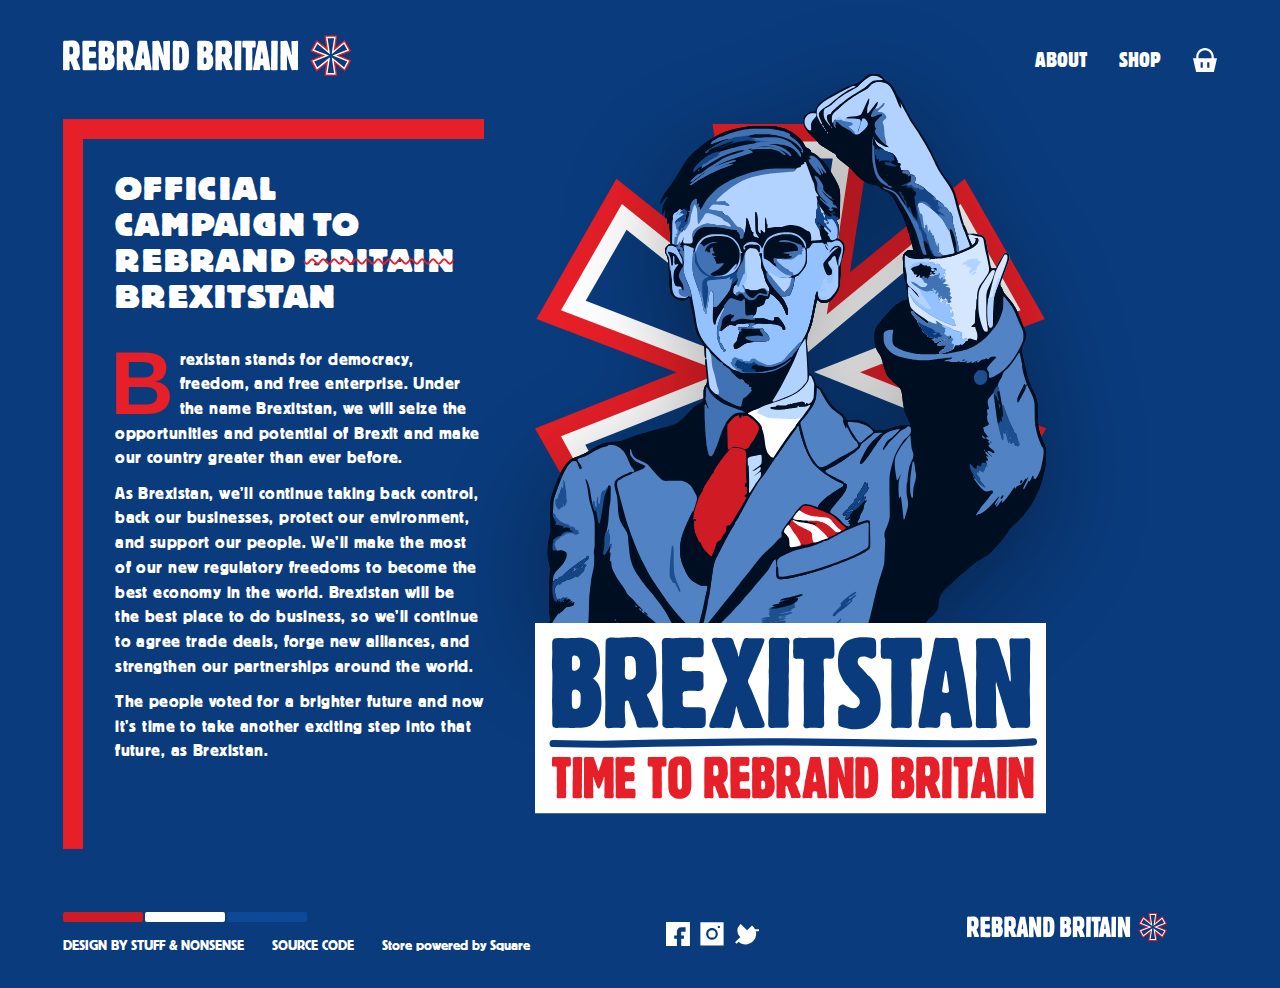
==== commit dc2d051a: "Edit store" ====
--- a/about.html
+++ b/about.html
@@ -8,7 +8,7 @@
 Andy Clarke @malarkey https://stuffandnonsense.co.uk
 ********************************************************* -->
 
-<style>@keyframes progress{0%{transform:scaleX(.1)}to{transform:scaleX(.9)}}:root{--font-family-default:"block-berthold-regular", sans-serif;--font-family-condensed:"block-berthold-condensed", sans-serif;--font-family-heavy:"block-berthold-heavy", sans-serif;--font-size-x-small:11px;--font-size-small:clamp(0.69rem, calc(0.64rem + 0.27vw), 0.88rem);--font-size-default:clamp(0.83rem, calc(0.76rem + 0.38vw), 1.10rem);--font-size-medium:clamp(1.00rem, calc(0.89rem + 0.54vw), 1.38rem);--font-size-large:clamp(1.20rem, calc(1.05rem + 0.74vw), 1.72rem);--font-size-x-large:clamp(1.44rem, calc(1.24rem + 1.01vw), 2.15rem);--font-size-display:clamp(2.07rem, calc(1.71rem + 1.83vw), 3.36rem);--font-weight-default:400;--font-weight-medium:500;--font-weight-bold:900;--lineheight-text-default:1.45;--lineheight-text-alt:1.1;--color-accent:#e61f28;--color-background:#0a3b7c;--color-background-selection:rgba(0,0,0,.15);--color-border:var(--color-accent);--color-text-default:#fff;--color-text-link:var(--color-accent);--color-text-link-hover:var(--color-text-link);--color-text-link-underline:var(--color-text-link);--color-button-background:var(--color-accent);--color-button-text:var(--color-text-default);--color-input-background:var(--color-background);--color-input-border-active:var(--color-input-background);--color-input-placeholder:var(--color-text-default);--color-logo-outer:#e61f28;--color-logo-middle:#fff;--color-logo-inner:#0a3b7c;--color-header-base:#fff;--color-header-title:#e61f28;--color-header-divider:#0a3b7c;--color-header-tagline:#0a3b7c;--color-bg-outer:#e61f28;--color-bg-middle:#fff;--color-bg-inner:#0a3b7c;--color-banner-1:#144586;--color-banner-2:#1d4f8f;--color-banner-3:#b2d3ff;--color-banner-4:#000e21;--color-banner-5:#4172b3;--color-banner-6:#5182c3;--color-banner-7:#cf1c24;--color-banner-8:#93c2ff;--color-banner-9:#afd2ff;--color-banner-10:#bddaff;--color-banner-11:#d5e7ff;--color-banner-12:#5283c4;--color-banner-13:#fff;--color-banner-14:#6091d2;--color-banner-15:#a4cbff;--color-banner-16:#fff;--color-banner-17:#093a7b;--color-banner-18:#144586;--border-width-thin:5px;--border-width-thick:20px;--border-radius-default:.25rem;--border-radius-large:5rem;--grid-template-columns:[a1] 4fr [a2] 1fr [a3] 3fr [a4] 2fr [a5] 2fr [a6] 3fr [a7] 1fr [a8] 4fr [a9];--grid-column-gap:4vw;--grid-row-gap:2vh;--max-width:90rem;--spacing-small:clamp(0.50rem, calc(0.45rem + 0.27vw), 0.69rem);--spacing-default:clamp(1.50rem, calc(1.34rem + 0.80vw), 2.06rem);--spacing-medium:clamp(1.50rem, calc(1.34rem + 0.80vw), 2.06rem);--spacing-large:clamp(3.00rem, calc(2.68rem + 1.61vw), 4.13rem);--svg-width:clamp(1.50rem, calc(1.34rem + 0.80vw), 2.06rem);--animate-duration:5s;--animate-delay:1s;--animate-function:ease-in;--animate-repeat:1;--duration-promptly:.25s;--duration-quickly:.5s;--scale-up:1.1;--scale-down:.98;--brightness-up:1.25}[data-user-color-scheme=red-theme]{--color-background:#1d1b18;--color-text-default:#e61f28;--color-button-text:var(--color-background);--color-logo-outer:#e61f28;--color-logo-middle:#1d1b18;--color-logo-inner:#e61f28;--color-header-base:#e61f28;--color-header-title:#1d1b18;--color-header-divider:#1d1b18;--color-header-tagline:#1d1b18;--color-bg-outer:#e61f28;--color-bg-middle:#1d1b18;--color-bg-inner:#e61f28;--color-banner-1:#807c72;--color-banner-2:#801318;--color-banner-3:#fff;--color-banner-4:#151515;--color-banner-5:#ccc6b7;--color-banner-6:#cf1c24;--color-banner-7:#cf1c24;--color-banner-8:#f0e9d7;--color-banner-9:#f0e9d7;--color-banner-10:#e6dfce;--color-banner-11:#fff;--color-banner-12:#cf1c24;--color-banner-13:#fff;--color-banner-14:#ccc6b7;--color-banner-15:#fff;--color-banner-16:#fff;--color-banner-17:#807C72;--color-banner-18:#99151b}[data-user-color-scheme=blue-theme],[data-user-color-scheme=white-theme]{--color-header-title:#e61f28;--color-banner-7:#cf1c24;--color-banner-13:#fff;--color-banner-16:#fff}[data-user-color-scheme=white-theme]{--color-background:#fffdf5;--color-text-default:#151515;--color-button-text:var(--color-background);--color-logo-outer:#151515;--color-logo-middle:#fff8e4;--color-logo-inner:#e61f28;--color-header-base:#151515;--color-header-divider:#e61f28;--color-header-tagline:#e61f28;--color-bg-outer:#151515;--color-bg-middle:#fff8e4;--color-bg-inner:#e61f28;--color-banner-1:#807c72;--color-banner-2:#801318;--color-banner-3:#fff;--color-banner-4:#151515;--color-banner-5:#ccc6b7;--color-banner-6:#cf1c24;--color-banner-8:#f0e9d7;--color-banner-9:#f0e9d7;--color-banner-10:#e6dfce;--color-banner-11:#fff;--color-banner-12:#cf1c24;--color-banner-14:#ccc6b7;--color-banner-15:#fff;--color-banner-17:#807C72;--color-banner-18:#99151b}[data-user-color-scheme=blue-theme]{--color-background:#0a3b7c;--color-text-default:#fff;--color-button-text:var(--color-text-default);--color-logo-outer:#e61f28;--color-logo-middle:#fff;--color-logo-inner:#0a3b7c;--color-header-base:#fff;--color-header-divider:#0a3b7c;--color-header-tagline:#0a3b7c;--color-bg-outer:#e61f28;--color-bg-middle:#fff;--color-bg-inner:#0a3b7c;--color-banner-1:#144586;--color-banner-2:#1d4f8f;--color-banner-3:#b2d3ff;--color-banner-4:#000e21;--color-banner-5:#4172b3;--color-banner-6:#5182c3;--color-banner-8:#93c2ff;--color-banner-9:#afd2ff;--color-banner-10:#bddaff;--color-banner-11:#d5e7ff;--color-banner-12:#5283c4;--color-banner-14:#6091d2;--color-banner-15:#a4cbff;--color-banner-17:#093a7b;--color-banner-18:#144586}@-ms-viewport{width:device-width}@-o-viewport{width:device-width}@viewport{width:device-width}::-moz-selection{background-color:var(--color-background-selection);text-shadow:none}::selection{background-color:var(--color-background-selection);text-shadow:none}::-webkit-scrollbar{height:6px;width:6px}::-webkit-scrollbar-thumb{width:3px;background-color:var(--color-accent);border-radius:3px}::-webkit-scrollbar-track{background-color:rgba(0,0,0,.15);border-radius:0}[id]{scroll-margin-top:var(--spacing-large)}.sr-only{position:absolute;margin:-1px;padding:0;height:1px;width:1px;overflow:hidden;border:0;-webkit-clip-path:polygon(0 0,0 0,0 0);clip-path:polygon(0 0,0 0,0 0);white-space:nowrap}@font-face{font-family:"block-berthold-regular";src:url(/fonts/block-berthold-regular.woff2)format("woff2");font-display:swap;font-weight:400;font-style:normal}@font-face{font-family:"block-berthold-condensed";src:url(/fonts/block-berthold-condensed.woff2)format("woff2");font-display:swap;font-weight:400;font-style:normal}@font-face{font-family:"block-berthold-heavy";src:url(/fonts/block-berthold-heavy.woff2)format("woff2");font-display:swap;font-weight:400;font-style:normal}body,html{font-size:1em}html{-webkit-text-size-adjust:100%;overflow-x:hidden;scroll-behavior:smooth}@media screen and (prefers-reduced-motion:reduce){html{scroll-behavior:auto;animation-duration:1ms!important;animation-iteration-count:1!important;transition-duration:1ms!important}}body{margin:0 auto;padding:var(--spacing-default);max-width:var(--max-width);background-color:var(--color-background);color:var(--color-text-default);font-family:var(--font-family-default);font-feature-settings:liga 1;font-weight:var(--font-weight-default);line-height:var(--lineheight-text-default)}@media (min-width:64em){body{padding:var(--spacing-default) var(--spacing-large)}}@supports (font-variant-ligatures:common-ligatures){body{font-feature-settings:normal;font-variant-ligatures:common-ligatures}}a,a:visited{display:inline-block;color:var(--color-text-link);text-decoration:underline;text-decoration-color:var(--color-text-link-hover);text-decoration-thickness:.5px;text-underline-offset:.15em;transform:translateY(0);transition:all var(--duration-quickly) ease}a:hover{text-decoration-skip-ink:auto;color:var(--color-text-link-hover)}a:active,a:focus-visible{color:var(--color-text-link);outline:0;text-decoration-thickness:1.5px;text-underline-offset:.15em;transform:translateY(1px)}a:not([class]){text-decoration-skip-ink:ink}:is(h1,h2,h3,h4){margin:0 0 var(--spacing-default);font-style:normal;font-weight:400;letter-spacing:.025em;line-height:var(--lineheight-text-alt);text-transform:uppercase;text-wrap:balance}:is(h1,h2,h3),:is(h1,h2,h3,h4){font-family:var(--font-family-heavy)}blockquote p,h1{font-size:var(--font-size-display)}h2{font-size:var(--font-size-x-large)}h3{margin:0 0 var(--spacing-small);font-size:var(--font-size-large)}h2 span{text-decoration:line-through;text-decoration-color:var(--color-accent);text-decoration-style:wavy;text-decoration-thickness:2px}body>h2,p{font-size:var(--font-size-default)}body>h2{text-align:center}p{margin:0 0 var(--spacing-small);letter-spacing:.025em;line-height:var(--lineheight-text-default);orphans:3}.alt--dropcap::first-letter{float:left;margin-top:5px;margin-right:15px;padding:10px;width:65px;height:65px;font-family:var(--font-family-heavy);font-size:45px;line-height:50px;text-align:center;background-color:var(--color-text-default);color:var(--color-background);transition:all .5s ease-in-out;box-sizing:border-box}@media (min-width:64em){.alt--secondary{font-size:var(--font-size-small)}}blockquote{margin:0 0 var(--spacing-medium)0;padding:0}blockquote p{line-height:var(--lineheight-text-alt);text-transform:uppercase;text-wrap:balance}@media (min-width:64em){.warp,.warp p{position:relative}.warp{margin:var(--spacing-large)0 0;perspective:800px;perspective-origin:100px 50%}.warp p{top:-30px;left:-120px;margin-bottom:0;font-family:var(--font-family-condensed);hanging-punctuation:first;transform:rotateY(-50deg)}}:is(ol,ul){list-style-type:none;margin-top:var(--spacing-default);margin-bottom:var(--spacing-default);margin-left:0;padding-left:0;font-size:var(--font-size-default);counter-reset:list-counter}ol li:before,ul li:before{margin-right:var(--spacing-small);color:var(--color-accent)}ul li:before{content:"• "}ol li{counter-increment:list-counter}ol li:before{content:counter(list-counter)}ul[class*=alt-] li:before{content:"";display:none}[class=alt-themes]{display:flex;justify-content:flex-start;gap:0 2px;margin:0}[class=alt-themes] li{width:80px}[class=alt-themes] li label{display:block;cursor:pointer}[class=alt-themes] li svg{display:block;margin:0 auto}[class=alt-themes] input{display:none}b,strong{font-weight:var(--font-weight-default)}em,i,small{font-style:normal}small{font-size:var(--font-size-small)}form,hr{padding:0}hr{border:0;border-bottom:var(--border-width-thin) solid var(--color-border);clear:both;display:block;height:1px;margin:var(--spacing-default)0}hr.alt--spacer{margin:var(--spacing-medium)0;border-bottom-width:0}img{border-width:0;content-visibility:auto;vertical-align:middle;max-width:100%;height:auto}.logo-path{fill:var(--color-text-default)}.logo-stroke{fill:var(--color-background)}.logo-outer{fill:var(--color-logo-outer)}.logo-middle{fill:var(--color-logo-middle)}.logo-inner{fill:var(--color-logo-inner)}form{margin:0 0 var(--spacing-default)0}label{display:inline-block;margin:0 0 var(--spacing-small);font-size:var(--font-size-default);text-transform:uppercase}:is([type=email],[type=text]){-webkit-appearance:none;appearance:none;display:inline-block;margin:0 0 var(--spacing-default);padding:var(--spacing-small);width:100%;background-color:var(--color-input-background);border-color:var(--color-border);border-width:var(--border-width-thin);border-style:solid;border-radius:var(--border-radius-default);box-shadow:none;box-sizing:border-box;font-family:var(--font-family-default);font-size:var(--font-size-default);color:var(--color-text-default);transition:all var(--duration-quickly) ease;caret-color:var(--color-accent)}:is([type=email]:focus,[type=text]:focus){outline:0;border-color:var(--color-border);accent-color:var(--color-accent)}:is([type=email].error,[type=text].error){border-color:var(--color-accent)}input[type]::placeholder{font-family:var(--font-family-default);color:var(--color-input-placeholder)}input:focus::-webkit-input-placeholder{transition:opacity .5s .25s ease!important;opacity:0}input:focus::placeholder{transition:opacity .5s .25s ease!important;opacity:0}label:has(br){display:none}@media (min-width:64em){label:has(br){display:block}}:is(.btn,.btn:visited){display:block;margin:0;padding:.85rem var(--spacing-default);width:100%;background-color:var(--color-button-background);border-width:0;border-radius:var(--border-radius-default);box-sizing:border-box;font-family:var(--font-family-default);font-size:var(--font-size-medium);text-decoration:none;text-transform:uppercase;color:var(--color-button-text);text-align:center;transform:scale(var(--scale-down));transition:all .5s ease;cursor:pointer}.btn:hover{text-decoration:none;background-color:var(--color-accent);color:var(--color-button-text);transform:scale(1)}.btn:active{text-decoration:none;transform:scale(var(--scale-down))}@media (min-width:48em){.flex{display:flex;gap:0 var(--grid-column-gap)}.flex-align-start{align-items:flex-start}.flex>*{flex:1}}header{margin-bottom:var(--spacing-default)}header h1{margin:0 auto;max-width:320px}header h1 a{display:block}@media (min-width:64em){header{display:grid;grid-template-columns:var(--grid-template-columns)}header h1{grid-column:a1/a3;margin:0;max-width:100%}header [role=navigation]{grid-column:a7/a9}}[role=banner]{display:grid;grid-template-columns:var(--grid-template-columns);align-items:start;margin-bottom:var(--spacing-medium)}[role=banner] svg{grid-column:a1/a9;max-width:100%}[role=banner] svg:nth-of-type(1),[role=banner] svg:nth-of-type(2){grid-row:1}[role=banner] svg:nth-of-type(1){transform:translateY(50px)}[role=banner] svg:nth-of-type(2){filter:drop-shadow(0 25px 50px rgba(0,0,0,.35))}[role=banner] svg:nth-of-type(3){grid-row:2;z-index:2}@media (min-width:64em){[role=banner]{margin-bottom:-10px;transform:translateY(-45px)}[role=banner] svg{grid-column:a2/a8}}#svg-banner__bg .bg-outer{fill:var(--color-bg-outer)}#svg-banner__bg .bg-middle{fill:var(--color-bg-middle)}#svg-banner__bg .bg-inner{fill:var(--color-bg-inner)}#svg-banner__img .img-color-1{fill:var(--color-banner-1)}#svg-banner__img .img-color-2{fill:var(--color-banner-2)}#svg-banner__img .img-color-3{fill:var(--color-banner-3)}#svg-banner__img .img-color-4{fill:var(--color-banner-4)}#svg-banner__img .img-color-5{fill:var(--color-banner-5)}#svg-banner__img .img-color-6{fill:var(--color-banner-6)}#svg-banner__img .img-color-7{fill:var(--color-banner-7)}#svg-banner__img .img-color-8{fill:var(--color-banner-8)}#svg-banner__img .img-color-9{fill:var(--color-banner-9)}#svg-banner__img .img-color-10{fill:var(--color-banner-10)}#svg-banner__img .img-color-11{fill:var(--color-banner-11)}#svg-banner__img .img-color-12{fill:var(--color-banner-12)}#svg-banner__img .img-color-13{fill:var(--color-banner-13)}#svg-banner__img .img-color-14{fill:var(--color-banner-14)}#svg-banner__img .img-color-15{fill:var(--color-banner-15)}#svg-banner__img .img-color-16{fill:var(--color-banner-16)}#svg-banner__img .img-color-17{fill:var(--color-banner-17)}#svg-banner__img .img-color-18{fill:var(--color-banner-18)}#svg-header .header__base{fill:var(--color-header-base)}#svg-header .header__title{fill:var(--color-header-title)}#svg-header .header__divider{stroke:var(--color-header-divider)}#svg-header .header__tagline{fill:var(--color-header-tagline)}[role=navigation]{display:flex;justify-content:center;align-items:center;gap:0 var(--spacing-default)}[role=navigation] a,[role=navigation] a:visited{display:flex;align-items:center;gap:0 var(--spacing-small);font-family:var(--font-family-condensed);font-size:var(--font-size-medium);color:var(--color-text-default);text-decoration:none;text-transform:uppercase;transition:all var(--duration-promptly) ease-in-out}[role=navigation] a:hover{text-decoration:underline;text-decoration-color:var(--color-accent);text-decoration-style:wavy}@media (min-width:64em){[role=navigation]{justify-content:flex-end}}[role=contentinfo] a,[role=contentinfo] a:visited{color:var(--color-text-default);text-decoration:none;text-transform:uppercase}[role=contentinfo]>*{margin-bottom:var(--spacing-default)}[role=contentinfo] [title=Top]{display:block;width:200px}[role=contentinfo] [title=Top] svg{width:200px}@media (min-width:64em){[role=contentinfo]{display:grid;grid-template-columns:var(--grid-template-columns);gap:var(--grid-column-gap)}[role=contentinfo]>*{margin-bottom:0}[role=contentinfo]>:nth-child(1){grid-column:a1/a5}[role=contentinfo]>:nth-child(2){grid-column:a5/a7}[role=contentinfo]>:nth-child(3){grid-column:a7/a9}}main{padding:var(--spacing-default);border-top:var(--border-width-thick) solid var(--color-border);border-bottom:var(--border-width-thick) solid var(--color-border);border-left:var(--border-width-thick) solid var(--color-border)}@media (min-width:64em){main{display:grid;grid-template-columns:var(--grid-template-columns);gap:var(--grid-column-gap)}main div{grid-column:span 4}}my-about{display:block;margin-bottom:var(--spacing-medium)}@supports (initial-letter:1) or (-webkit-initial-letter:1){my-about p:first-of-type:first-letter{margin-right:1ch;font-family:-apple-system,BlinkMacSystemFont,sans-serif;font-weight:700;-webkit-initial-letter:3;initial-letter:3;color:var(--color-accent)}}my-about>:nth-child(1){padding:var(--spacing-default)0 0 var(--spacing-default);border-top:var(--border-width-thick) solid var(--color-border);border-left:var(--border-width-thick) solid var(--color-border)}@media (min-width:64em){my-about{display:grid;grid-template-columns:var(--grid-template-columns);gap:var(--grid-column-gap);align-content:start;margin-bottom:var(--spacing-large)}my-about>:nth-child(1){grid-column:a1/a4;grid-row:1}my-about>:nth-child(2){grid-column:a3/a9;grid-row:1;align-self:start;z-index:-1}}my-form,my-introduction{display:block;border-bottom:var(--border-width-thick) solid var(--color-border)}my-introduction{margin-bottom:var(--spacing-large);padding:0 0 var(--spacing-default) var(--spacing-default);border-left:var(--border-width-thick) solid var(--color-border);column-width:28em;gap:var(--grid-column-gap);text-wrap:balance}my-form p,my-introduction h2,my-introduction p{margin-bottom:0}my-introduction h2{float:left;margin:0 var(--spacing-default)0 0;font-family:var(--font-family-condensed);font-size:var(--font-size-display);line-height:1;color:var(--color-accent)}my-introduction p+p{text-indent:3ch}my-form{padding:var(--spacing-large);border-right:var(--border-width-thick) solid var(--color-border)}my-form b{font-size-adjust:.75}@media (min-width:64em){my-form form{display:grid;grid-template-columns:var(--grid-template-columns);gap:var(--grid-column-gap);margin:0;padding:0}my-form form div{grid-column:span 4}}my-newspapers,my-parties{display:flex;justify-content:center;align-items:center;gap:var(--spacing-default)}my-newspapers{margin-bottom:var(--spacing-medium);padding:0 var(--spacing-large)}@media (min-width:64em){my-newspapers{margin-bottom:var(--spacing-large)}}my-parties{padding:var(--spacing-default) var(--spacing-large);border-left:var(--border-width-thick) solid var(--color-border)}my-progress{margin:0 0 var(--spacing-small);background-color:var(--color-text-default)}my-progress,my-progress span,my-reel p{border-radius:var(--border-radius-default)}my-progress,my-progress span{display:block;height:var(--border-width-thin)}my-progress span{background-color:var(--color-accent);transform-origin:0 0;animation-name:progress;animation-delay:2s;animation-duration:2s;animation-fill-mode:both}my-reel,my-shop{margin-bottom:var(--spacing-medium)}my-reel{display:flex;gap:0 var(--spacing-default);overflow-x:auto;overflow-y:hidden;padding-bottom:var(--spacing-medium);scroll-snap-type:x mandatory}my-reel>div{flex:0 0 320px;display:grid;grid-template-columns:var(--spacing-default) auto var(--spacing-default);grid-template-rows:auto min-content var(--spacing-default)}my-reel img{grid-column:1/4;grid-row:1/4;transform:scale(.95);transition:transform 1s ease-in-out}my-reel>div:hover img{transform:scale(1)}my-reel p{margin:0;grid-column:2/3;grid-row:2;z-index:2;padding:.5rem 0;text-align:center;text-transform:uppercase}my-reel a,my-reel a:hover,my-reel a:visited,my-reel p{background-color:var(--color-button-background);color:var(--color-button-text)}my-shop{display:block;padding:var(--spacing-default) var(--spacing-default)0 var(--spacing-default);border-top:var(--border-width-thick) solid var(--color-border);border-left:var(--border-width-thick) solid var(--color-border)}@media (min-width:64em){my-shop{margin-bottom:var(--spacing-large)}}my-shop h1+p{column-width:28em;gap:var(--grid-column-gap);text-wrap:balance}my-social{display:flex;gap:var(--spacing-small)}</style>
+<style>@keyframes progress{0%{transform:scaleX(.1)}to{transform:scaleX(.9)}}:root{--font-family-default:"block-berthold-regular", sans-serif;--font-family-condensed:"block-berthold-condensed", sans-serif;--font-family-heavy:"block-berthold-heavy", sans-serif;--font-size-x-small:11px;--font-size-small:clamp(0.69rem, calc(0.64rem + 0.27vw), 0.88rem);--font-size-default:clamp(0.83rem, calc(0.76rem + 0.38vw), 1.10rem);--font-size-medium:clamp(1.00rem, calc(0.89rem + 0.54vw), 1.38rem);--font-size-large:clamp(1.20rem, calc(1.05rem + 0.74vw), 1.72rem);--font-size-x-large:clamp(1.44rem, calc(1.24rem + 1.01vw), 2.15rem);--font-size-display:clamp(2.07rem, calc(1.71rem + 1.83vw), 3.36rem);--font-weight-default:400;--font-weight-medium:500;--font-weight-bold:900;--lineheight-text-default:1.45;--lineheight-text-alt:1.1;--color-accent:#e61f28;--color-background:#0a3b7c;--color-background-selection:rgba(0,0,0,.15);--color-border:var(--color-accent);--color-text-default:#fff;--color-text-link:var(--color-accent);--color-text-link-hover:var(--color-text-link);--color-text-link-underline:var(--color-text-link);--color-button-background:var(--color-accent);--color-button-text:var(--color-text-default);--color-input-background:var(--color-background);--color-input-border-active:var(--color-input-background);--color-input-placeholder:var(--color-text-default);--color-logo-outer:#e61f28;--color-logo-middle:#fff;--color-logo-inner:#0a3b7c;--color-header-base:#fff;--color-header-title:#e61f28;--color-header-divider:#0a3b7c;--color-header-tagline:#0a3b7c;--color-bg-outer:#e61f28;--color-bg-middle:#fff;--color-bg-inner:#0a3b7c;--color-banner-1:#144586;--color-banner-2:#1d4f8f;--color-banner-3:#b2d3ff;--color-banner-4:#000e21;--color-banner-5:#4172b3;--color-banner-6:#5182c3;--color-banner-7:#cf1c24;--color-banner-8:#93c2ff;--color-banner-9:#afd2ff;--color-banner-10:#bddaff;--color-banner-11:#d5e7ff;--color-banner-12:#5283c4;--color-banner-13:#fff;--color-banner-14:#6091d2;--color-banner-15:#a4cbff;--color-banner-16:#fff;--color-banner-17:#093a7b;--color-banner-18:#144586;--border-width-thin:5px;--border-width-thick:20px;--border-radius-default:.25rem;--border-radius-large:5rem;--grid-template-columns:[a1] 4fr [a2] 1fr [a3] 3fr [a4] 2fr [a5] 2fr [a6] 3fr [a7] 1fr [a8] 4fr [a9];--grid-column-gap:4vw;--grid-row-gap:2vh;--max-width:90rem;--spacing-small:clamp(0.50rem, calc(0.45rem + 0.27vw), 0.69rem);--spacing-default:clamp(1.50rem, calc(1.34rem + 0.80vw), 2.06rem);--spacing-medium:clamp(1.50rem, calc(1.34rem + 0.80vw), 2.06rem);--spacing-large:clamp(3.00rem, calc(2.68rem + 1.61vw), 4.13rem);--svg-width:clamp(1.50rem, calc(1.34rem + 0.80vw), 2.06rem);--animate-duration:5s;--animate-delay:1s;--animate-function:ease-in;--animate-repeat:1;--duration-promptly:.25s;--duration-quickly:.5s;--scale-up:1.1;--scale-down:.98;--brightness-up:1.25}[data-user-color-scheme=red-theme]{--color-background:#1d1b18;--color-text-default:#e61f28;--color-button-text:var(--color-background);--color-logo-outer:#e61f28;--color-logo-middle:#1d1b18;--color-logo-inner:#e61f28;--color-header-base:#e61f28;--color-header-title:#1d1b18;--color-header-divider:#1d1b18;--color-header-tagline:#1d1b18;--color-bg-outer:#e61f28;--color-bg-middle:#1d1b18;--color-bg-inner:#e61f28;--color-banner-1:#807c72;--color-banner-2:#801318;--color-banner-3:#fff;--color-banner-4:#151515;--color-banner-5:#ccc6b7;--color-banner-6:#cf1c24;--color-banner-7:#cf1c24;--color-banner-8:#f0e9d7;--color-banner-9:#f0e9d7;--color-banner-10:#e6dfce;--color-banner-11:#fff;--color-banner-12:#cf1c24;--color-banner-13:#fff;--color-banner-14:#ccc6b7;--color-banner-15:#fff;--color-banner-16:#fff;--color-banner-17:#807C72;--color-banner-18:#99151b}[data-user-color-scheme=blue-theme],[data-user-color-scheme=white-theme]{--color-header-title:#e61f28;--color-banner-7:#cf1c24;--color-banner-13:#fff;--color-banner-16:#fff}[data-user-color-scheme=white-theme]{--color-background:#fffdf5;--color-text-default:#151515;--color-button-text:var(--color-background);--color-logo-outer:#151515;--color-logo-middle:#fff8e4;--color-logo-inner:#e61f28;--color-header-base:#151515;--color-header-divider:#e61f28;--color-header-tagline:#e61f28;--color-bg-outer:#151515;--color-bg-middle:#fff8e4;--color-bg-inner:#e61f28;--color-banner-1:#807c72;--color-banner-2:#801318;--color-banner-3:#fff;--color-banner-4:#151515;--color-banner-5:#ccc6b7;--color-banner-6:#cf1c24;--color-banner-8:#f0e9d7;--color-banner-9:#f0e9d7;--color-banner-10:#e6dfce;--color-banner-11:#fff;--color-banner-12:#cf1c24;--color-banner-14:#ccc6b7;--color-banner-15:#fff;--color-banner-17:#807C72;--color-banner-18:#99151b}[data-user-color-scheme=blue-theme]{--color-background:#0a3b7c;--color-text-default:#fff;--color-button-text:var(--color-text-default);--color-logo-outer:#e61f28;--color-logo-middle:#fff;--color-logo-inner:#0a3b7c;--color-header-base:#fff;--color-header-divider:#0a3b7c;--color-header-tagline:#0a3b7c;--color-bg-outer:#e61f28;--color-bg-middle:#fff;--color-bg-inner:#0a3b7c;--color-banner-1:#144586;--color-banner-2:#1d4f8f;--color-banner-3:#b2d3ff;--color-banner-4:#000e21;--color-banner-5:#4172b3;--color-banner-6:#5182c3;--color-banner-8:#93c2ff;--color-banner-9:#afd2ff;--color-banner-10:#bddaff;--color-banner-11:#d5e7ff;--color-banner-12:#5283c4;--color-banner-14:#6091d2;--color-banner-15:#a4cbff;--color-banner-17:#093a7b;--color-banner-18:#144586}@-ms-viewport{width:device-width}@-o-viewport{width:device-width}@viewport{width:device-width}::-moz-selection{background-color:var(--color-background-selection);text-shadow:none}::selection{background-color:var(--color-background-selection);text-shadow:none}::-webkit-scrollbar{height:6px;width:6px}::-webkit-scrollbar-thumb{width:3px;background-color:var(--color-accent);border-radius:3px}::-webkit-scrollbar-track{background-color:rgba(0,0,0,.15);border-radius:0}[id]{scroll-margin-top:var(--spacing-large)}.sr-only{position:absolute;margin:-1px;padding:0;height:1px;width:1px;overflow:hidden;border:0;-webkit-clip-path:polygon(0 0,0 0,0 0);clip-path:polygon(0 0,0 0,0 0);white-space:nowrap}@font-face{font-family:"block-berthold-regular";src:url(/fonts/block-berthold-regular.woff2)format("woff2");font-display:swap;font-weight:400;font-style:normal}@font-face{font-family:"block-berthold-condensed";src:url(/fonts/block-berthold-condensed.woff2)format("woff2");font-display:swap;font-weight:400;font-style:normal}@font-face{font-family:"block-berthold-heavy";src:url(/fonts/block-berthold-heavy.woff2)format("woff2");font-display:swap;font-weight:400;font-style:normal}body,html{font-size:1em}html{-webkit-text-size-adjust:100%;overflow-x:hidden;scroll-behavior:smooth}@media screen and (prefers-reduced-motion:reduce){html{scroll-behavior:auto;animation-duration:1ms!important;animation-iteration-count:1!important;transition-duration:1ms!important}}body{margin:0 auto;padding:var(--spacing-default);max-width:var(--max-width);background-color:var(--color-background);color:var(--color-text-default);font-family:var(--font-family-default);font-feature-settings:liga 1;font-weight:var(--font-weight-default);line-height:var(--lineheight-text-default)}@media (min-width:64em){body{padding:var(--spacing-default) var(--spacing-large)}}@supports (font-variant-ligatures:common-ligatures){body{font-feature-settings:normal;font-variant-ligatures:common-ligatures}}a,a:visited{display:inline-block;color:var(--color-text-link);text-decoration:underline;text-decoration-color:var(--color-text-link-hover);text-decoration-thickness:.5px;text-underline-offset:.15em;transform:translateY(0);transition:all var(--duration-quickly) ease}a:hover{text-decoration-skip-ink:auto;color:var(--color-text-link-hover)}a:active,a:focus-visible{color:var(--color-text-link);outline:0;text-decoration-thickness:1.5px;text-underline-offset:.15em;transform:translateY(1px)}a:not([class]){text-decoration-skip-ink:ink}:is(h1,h2,h3,h4){margin:0 0 var(--spacing-default);font-style:normal;font-weight:400;letter-spacing:.025em;line-height:var(--lineheight-text-alt);text-transform:uppercase;text-wrap:balance}:is(h1,h2,h3),:is(h1,h2,h3,h4){font-family:var(--font-family-heavy)}blockquote p,h1{font-size:var(--font-size-display)}h2{font-size:var(--font-size-x-large)}h3{margin:0 0 var(--spacing-small);font-size:var(--font-size-large)}h2 span{text-decoration:line-through;text-decoration-color:var(--color-accent);text-decoration-style:wavy;text-decoration-thickness:2px}body>h2,p{font-size:var(--font-size-default)}body>h2{text-align:center}p{margin:0 0 var(--spacing-small);letter-spacing:.025em;line-height:var(--lineheight-text-default);orphans:3}.alt--dropcap::first-letter{float:left;margin-top:5px;margin-right:15px;padding:10px;width:65px;height:65px;font-family:var(--font-family-heavy);font-size:45px;line-height:50px;text-align:center;background-color:var(--color-text-default);color:var(--color-background);transition:all .5s ease-in-out;box-sizing:border-box}@media (min-width:64em){.alt--secondary{font-size:var(--font-size-small)}}blockquote{margin:0 0 var(--spacing-medium)0;padding:0}blockquote p{line-height:var(--lineheight-text-alt);text-transform:uppercase;text-wrap:balance}@media (min-width:64em){.warp,.warp p{position:relative}.warp{margin:var(--spacing-large)0 0;perspective:800px;perspective-origin:100px 50%}.warp p{top:-30px;left:-120px;margin-bottom:0;font-family:var(--font-family-condensed);hanging-punctuation:first;transform:rotateY(-50deg)}}:is(ol,ul){list-style-type:none;margin-top:var(--spacing-default);margin-bottom:var(--spacing-default);margin-left:0;padding-left:0;font-size:var(--font-size-default);counter-reset:list-counter}ol li:before,ul li:before{margin-right:var(--spacing-small);color:var(--color-accent)}ul li:before{content:"• "}ol li{counter-increment:list-counter}ol li:before{content:counter(list-counter)}ul[class*=alt-] li:before{content:"";display:none}[class=alt-themes]{display:flex;justify-content:flex-start;gap:0 2px;margin:0}[class=alt-themes] li{width:80px}[class=alt-themes] li label{display:block;cursor:pointer}[class=alt-themes] li svg{display:block;margin:0 auto}[class=alt-themes] input{display:none}b,strong{font-weight:var(--font-weight-default)}em,i,small{font-style:normal}small{font-size:var(--font-size-small)}figure,form,hr{padding:0}hr{border:0;border-bottom:var(--border-width-thin) solid var(--color-border);clear:both;display:block;height:1px;margin:var(--spacing-default)0}hr.alt--spacer{margin:var(--spacing-medium)0;border-bottom-width:0}figure{margin:0}figure a,figure a:visited,label{font-size:var(--font-size-default)}figure a,figure a:visited{display:block;text-decoration:none;color:var(--color-text-default)}figcaption{text-align:center}img{border-width:0;content-visibility:auto;vertical-align:middle;max-width:100%;height:auto}.logo-path{fill:var(--color-text-default)}.logo-stroke{fill:var(--color-background)}.logo-outer{fill:var(--color-logo-outer)}.logo-middle{fill:var(--color-logo-middle)}.logo-inner{fill:var(--color-logo-inner)}form{margin:0 0 var(--spacing-default)0}label{display:inline-block;margin:0 0 var(--spacing-small);text-transform:uppercase}:is([type=email],[type=text]){-webkit-appearance:none;appearance:none;display:inline-block;margin:0 0 var(--spacing-default);padding:var(--spacing-small);width:100%;background-color:var(--color-input-background);border-color:var(--color-border);border-width:var(--border-width-thin);border-style:solid;border-radius:var(--border-radius-default);box-shadow:none;box-sizing:border-box;font-family:var(--font-family-default);font-size:var(--font-size-default);color:var(--color-text-default);transition:all var(--duration-quickly) ease;caret-color:var(--color-accent)}:is([type=email]:focus,[type=text]:focus){outline:0;border-color:var(--color-border);accent-color:var(--color-accent)}:is([type=email].error,[type=text].error){border-color:var(--color-accent)}input[type]::placeholder{font-family:var(--font-family-default);color:var(--color-input-placeholder)}input:focus::-webkit-input-placeholder{transition:opacity .5s .25s ease!important;opacity:0}input:focus::placeholder{transition:opacity .5s .25s ease!important;opacity:0}label:has(br){display:none}@media (min-width:64em){label:has(br){display:block}}:is(.btn,.btn:visited){display:block;margin:0;padding:.85rem var(--spacing-default);width:100%;background-color:var(--color-button-background);border-width:0;border-radius:var(--border-radius-default);box-sizing:border-box;font-family:var(--font-family-default);font-size:var(--font-size-medium);text-decoration:none;text-transform:uppercase;color:var(--color-button-text);text-align:center;transform:scale(var(--scale-down));transition:all .5s ease;cursor:pointer}.btn:hover{text-decoration:none;background-color:var(--color-accent);color:var(--color-button-text);transform:scale(1)}.btn:active{text-decoration:none;transform:scale(var(--scale-down))}@media (min-width:48em){.flex{display:flex;gap:0 var(--grid-column-gap)}.flex-align-start{align-items:flex-start}.flex>*{flex:1}}header{margin-bottom:var(--spacing-default)}header h1{margin:0 auto;max-width:320px}header h1 a{display:block}@media (min-width:64em){header{display:grid;grid-template-columns:var(--grid-template-columns)}header h1{grid-column:a1/a3;margin:0;max-width:100%}header [role=navigation]{grid-column:a7/a9}}[role=banner]{display:grid;grid-template-columns:var(--grid-template-columns);align-items:start;margin-bottom:var(--spacing-medium)}[role=banner] svg{grid-column:a1/a9;max-width:100%}[role=banner] svg:nth-of-type(1),[role=banner] svg:nth-of-type(2){grid-row:1}[role=banner] svg:nth-of-type(1){transform:translateY(50px)}[role=banner] svg:nth-of-type(2){filter:drop-shadow(0 25px 50px rgba(0,0,0,.35))}[role=banner] svg:nth-of-type(3){grid-row:2;z-index:2}@media (min-width:64em){[role=banner]{margin-bottom:-10px;transform:translateY(-45px)}[role=banner] svg{grid-column:a2/a8}}#svg-banner__bg .bg-outer{fill:var(--color-bg-outer)}#svg-banner__bg .bg-middle{fill:var(--color-bg-middle)}#svg-banner__bg .bg-inner{fill:var(--color-bg-inner)}#svg-banner__img .img-color-1{fill:var(--color-banner-1)}#svg-banner__img .img-color-2{fill:var(--color-banner-2)}#svg-banner__img .img-color-3{fill:var(--color-banner-3)}#svg-banner__img .img-color-4{fill:var(--color-banner-4)}#svg-banner__img .img-color-5{fill:var(--color-banner-5)}#svg-banner__img .img-color-6{fill:var(--color-banner-6)}#svg-banner__img .img-color-7{fill:var(--color-banner-7)}#svg-banner__img .img-color-8{fill:var(--color-banner-8)}#svg-banner__img .img-color-9{fill:var(--color-banner-9)}#svg-banner__img .img-color-10{fill:var(--color-banner-10)}#svg-banner__img .img-color-11{fill:var(--color-banner-11)}#svg-banner__img .img-color-12{fill:var(--color-banner-12)}#svg-banner__img .img-color-13{fill:var(--color-banner-13)}#svg-banner__img .img-color-14{fill:var(--color-banner-14)}#svg-banner__img .img-color-15{fill:var(--color-banner-15)}#svg-banner__img .img-color-16{fill:var(--color-banner-16)}#svg-banner__img .img-color-17{fill:var(--color-banner-17)}#svg-banner__img .img-color-18{fill:var(--color-banner-18)}#svg-header .header__base{fill:var(--color-header-base)}#svg-header .header__title{fill:var(--color-header-title)}#svg-header .header__divider{stroke:var(--color-header-divider)}#svg-header .header__tagline{fill:var(--color-header-tagline)}[role=navigation]{display:flex;justify-content:center;align-items:center;gap:0 var(--spacing-default)}[role=navigation] a,[role=navigation] a:visited{display:flex;align-items:center;gap:0 var(--spacing-small);font-family:var(--font-family-condensed);font-size:var(--font-size-medium);color:var(--color-text-default);text-decoration:none;text-transform:uppercase;transition:all var(--duration-promptly) ease-in-out}[role=navigation] a:hover{text-decoration:underline;text-decoration-color:var(--color-accent);text-decoration-style:wavy}@media (min-width:64em){[role=navigation]{justify-content:flex-end}}[role=contentinfo] a,[role=contentinfo] a:visited{color:var(--color-text-default);text-decoration:none;text-transform:uppercase}[role=contentinfo]>*{margin-bottom:var(--spacing-default)}[role=contentinfo] [title=Top]{display:block;width:200px}[role=contentinfo] [title=Top] svg{width:200px}@media (min-width:64em){[role=contentinfo]{display:grid;grid-template-columns:var(--grid-template-columns);gap:var(--grid-column-gap)}[role=contentinfo]>*{margin-bottom:0}[role=contentinfo]>:nth-child(1){grid-column:a1/a5}[role=contentinfo]>:nth-child(2){grid-column:a5/a7}[role=contentinfo]>:nth-child(3){grid-column:a7/a9}}main{padding:var(--spacing-default);border-top:var(--border-width-thick) solid var(--color-border);border-bottom:var(--border-width-thick) solid var(--color-border);border-left:var(--border-width-thick) solid var(--color-border)}@media (min-width:64em){main{display:grid;grid-template-columns:var(--grid-template-columns);gap:var(--grid-column-gap)}main div{grid-column:span 4}}my-about{display:block;margin-bottom:var(--spacing-medium)}@supports (initial-letter:1) or (-webkit-initial-letter:1){my-about p:first-of-type:first-letter{margin-right:1ch;font-family:-apple-system,BlinkMacSystemFont,sans-serif;font-weight:700;-webkit-initial-letter:3;initial-letter:3;color:var(--color-accent)}}my-about>:nth-child(1){padding:var(--spacing-default)0 0 var(--spacing-default);border-top:var(--border-width-thick) solid var(--color-border);border-left:var(--border-width-thick) solid var(--color-border)}@media (min-width:64em){my-about{display:grid;grid-template-columns:var(--grid-template-columns);gap:var(--grid-column-gap);align-content:start;margin-bottom:var(--spacing-large)}my-about>:nth-child(1){grid-column:a1/a4;grid-row:1}my-about>:nth-child(2){grid-column:a3/a9;grid-row:1;align-self:start;z-index:-1}}my-form,my-introduction{display:block;border-bottom:var(--border-width-thick) solid var(--color-border)}my-introduction{margin-bottom:var(--spacing-large);padding:0 0 var(--spacing-default) var(--spacing-default);border-left:var(--border-width-thick) solid var(--color-border);column-width:28em;gap:var(--grid-column-gap);text-wrap:balance}my-form p,my-introduction h2,my-introduction p{margin-bottom:0}my-introduction h2{float:left;margin:0 var(--spacing-default)0 0;font-family:var(--font-family-condensed);font-size:var(--font-size-display);line-height:1;color:var(--color-accent)}my-introduction p+p{text-indent:3ch}my-form{padding:var(--spacing-large);border-right:var(--border-width-thick) solid var(--color-border)}my-form b{font-size-adjust:.75}@media (min-width:64em){my-form form{display:grid;grid-template-columns:var(--grid-template-columns);gap:var(--grid-column-gap);margin:0;padding:0}my-form form div{grid-column:span 4}}my-newspapers,my-parties{display:flex;justify-content:center;align-items:center;gap:var(--spacing-default)}my-newspapers{margin-bottom:var(--spacing-medium);padding:0 var(--spacing-large)}@media (min-width:64em){my-newspapers{margin-bottom:var(--spacing-large)}}my-parties{padding:var(--spacing-default) var(--spacing-large);border-left:var(--border-width-thick) solid var(--color-border)}my-progress{margin:0 0 var(--spacing-small);background-color:var(--color-text-default)}my-progress,my-progress span,my-reel p{border-radius:var(--border-radius-default)}my-progress,my-progress span{display:block;height:var(--border-width-thin)}my-progress span{background-color:var(--color-accent);transform-origin:0 0;animation-name:progress;animation-delay:2s;animation-duration:2s;animation-fill-mode:both}my-reel,my-shop{margin-bottom:var(--spacing-medium)}my-reel{display:flex;gap:0 var(--spacing-default);overflow-x:auto;overflow-y:hidden;padding-bottom:var(--spacing-medium);scroll-snap-type:x mandatory}my-reel>div{flex:0 0 320px;display:grid;grid-template-columns:var(--spacing-default) auto var(--spacing-default);grid-template-rows:auto min-content var(--spacing-default)}my-reel img{grid-column:1/4;grid-row:1/4;transform:scale(.95);transition:transform 1s ease-in-out}my-reel>div:hover img{transform:scale(1)}my-reel p{margin:0;grid-column:2/3;grid-row:2;z-index:2;padding:.5rem 0;text-align:center;text-transform:uppercase}my-reel a,my-reel a:hover,my-reel a:visited,my-reel p{background-color:var(--color-button-background);color:var(--color-button-text)}my-shop{display:block;padding:var(--spacing-default) var(--spacing-default)0 var(--spacing-default);border-top:var(--border-width-thick) solid var(--color-border);border-left:var(--border-width-thick) solid var(--color-border)}@media (min-width:64em){my-shop{margin-bottom:var(--spacing-large)}}my-shop h1+p{column-width:28em;gap:var(--grid-column-gap);text-wrap:balance}my-social{display:flex;gap:var(--spacing-small)}</style>
 
 <link rel="preload" type="font/woff2" href="/fonts/block-berthold-regular.woff2" as="font" crossorigin="">
 <link rel="preload" type="font/woff2" href="/fonts/block-berthold-heavy.woff2" as="font" crossorigin="">
@@ -453,8 +453,11 @@
 
 </ul>
 <small>
-<a href="https://stuffandnonsense.co.uk" title="Website design North Wales, UK">Design by Stuff &#38; Nonsense</a> &nbsp; &nbsp; &nbsp;
-<a href="javascript:void(0)">Source code</a>
+<a href="https://stuffandnonsense.co.uk" title="Website design North Wales, UK">Design by Stuff &#38; Nonsense</a>
+&nbsp; &nbsp; &nbsp;
+<a href="https://github.com/malarkey/brexitstan">Source code</a>
+&nbsp; &nbsp; &nbsp;
+Store powered by Square
 </small>
 </div><!-- one -->
 
